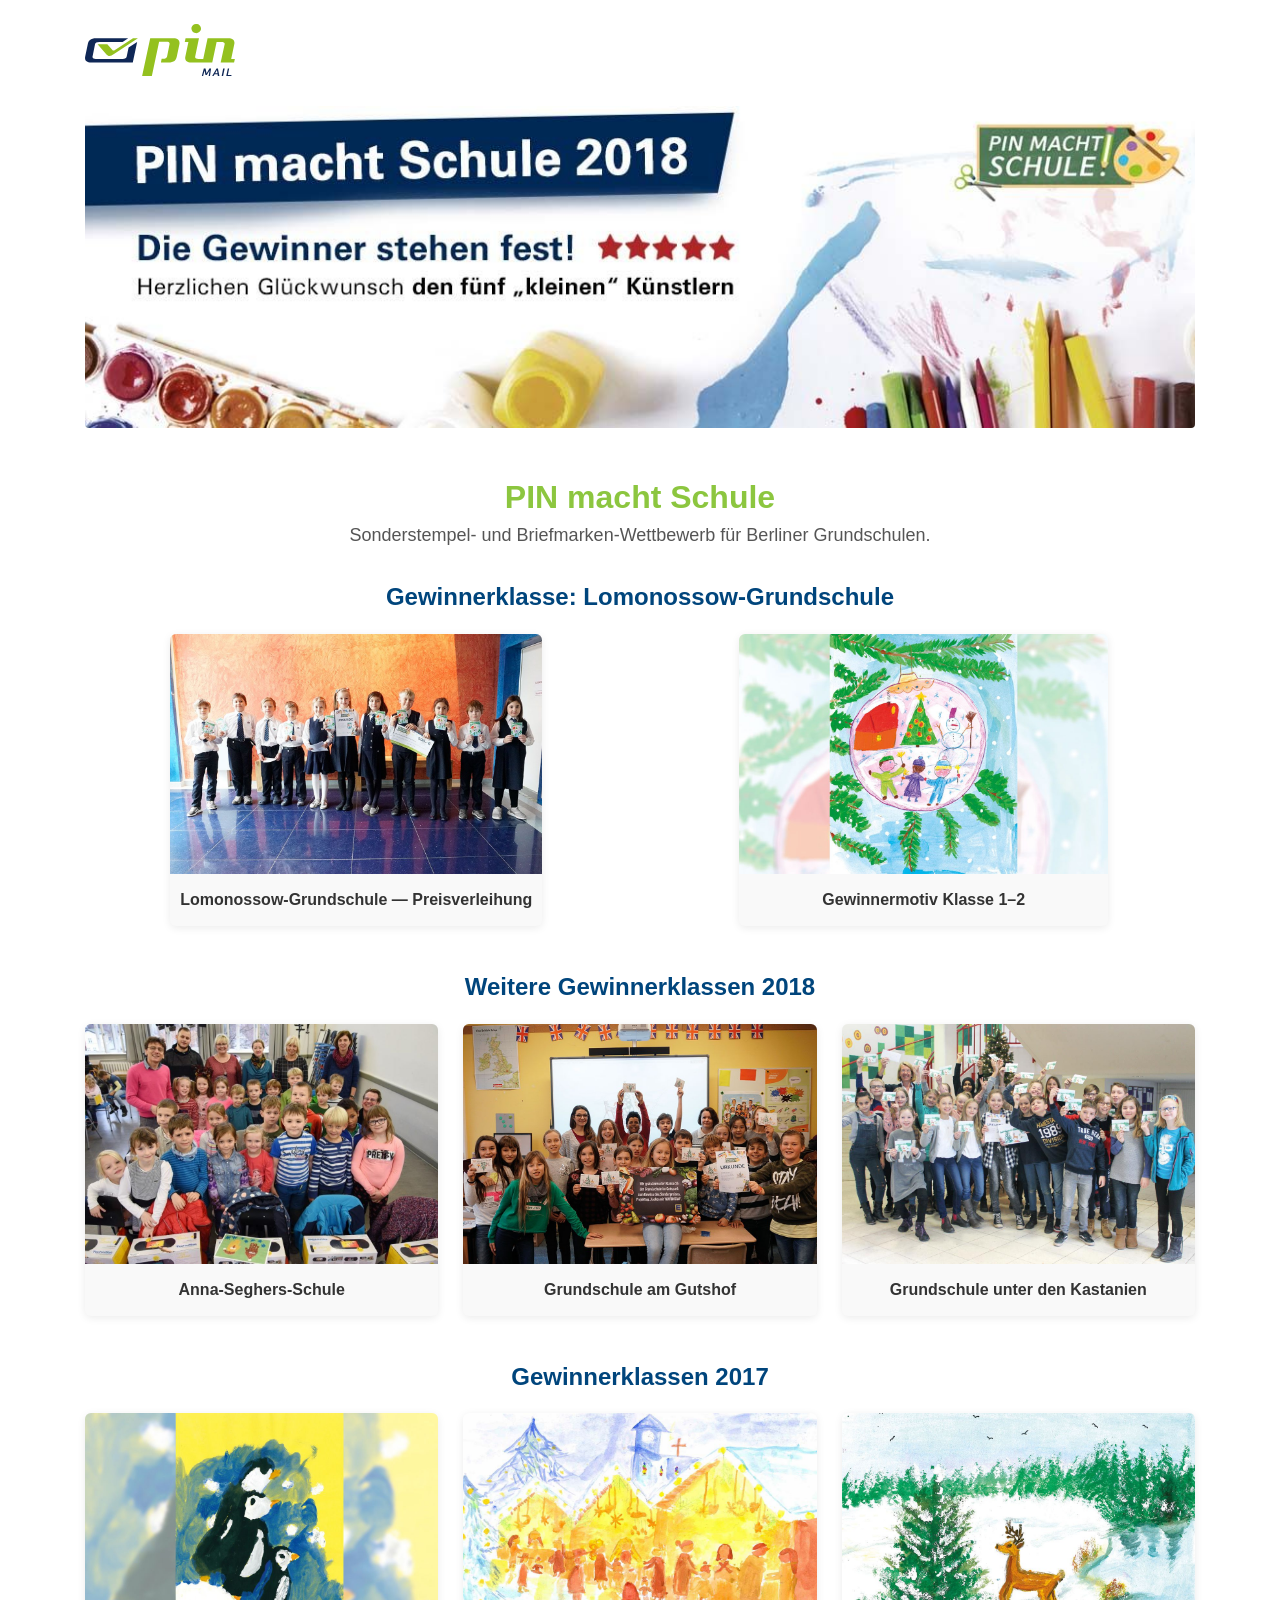
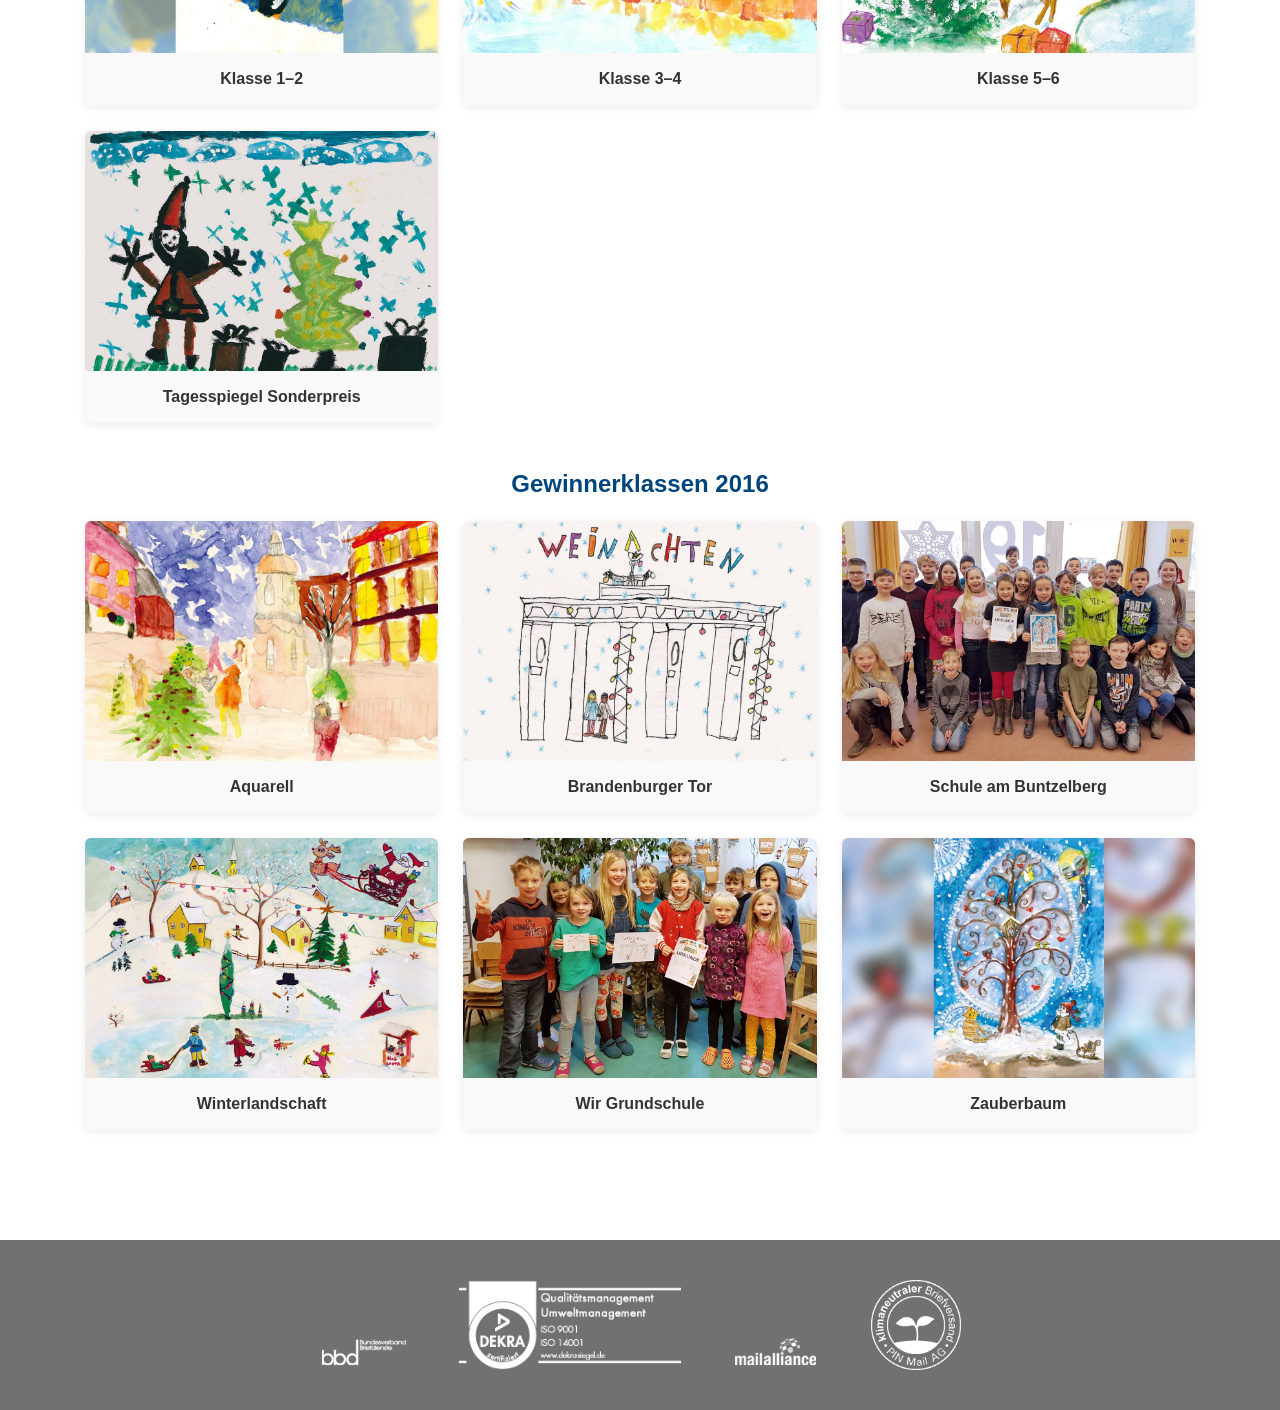
==== index.html @ e13f1462 "updates" ====
<!DOCTYPE html>
<html lang="de">
<head>
    <meta charset="UTF-8">
    <meta name="viewport" content="width=device-width, initial-scale=1.0">
    <title>PIN macht Schule — Gewinner</title>

    <!-- Open Graph Meta Tags -->
    <meta property="og:type" content="website">
    <meta property="og:url" content="https://pin-macht-schule-katja-win.vercel.app">
    <meta property="og:title" content="PIN macht Schule — Gewinner 2018">
    <meta property="og:description" content="Sonderstempel- und Briefmarken-Wettbewerb für Berliner Grundschulen. Gewinnerklasse Lomonossow-Grundschule.">
    <meta property="og:image" content="https://pin-macht-schule-katja-win.vercel.app/katja_ausweises_back_files/header_pin-macht-schule-2018_gewinner-stehen-fest.jpg">
    <meta property="og:image:width" content="1200">
    <meta property="og:image:height" content="630">

    <!-- Twitter Meta Tags -->
    <meta name="twitter:card" content="summary_large_image">
    <meta name="twitter:title" content="PIN macht Schule — Gewinner 2018">
    <meta name="twitter:description" content="Sonderstempel- und Briefmarken-Wettbewerb für Berliner Grundschulen.">
    <meta name="twitter:image" content="https://pin-macht-schule-katja-win.vercel.app/katja_ausweises_back_files/header_pin-macht-schule-2018_gewinner-stehen-fest.jpg">

    <!-- Исходные CSS из архива -->
    <link rel="stylesheet" href="katja_ausweises_back_files/css_xk9mMWFa_7xPuj9GRkROb4jde2uUqfm0CEAH4OjG288.css">
    <link rel="stylesheet" href="katja_ausweises_back_files/css_xE-rWrJf-fncB6ztZfd2huxqgxu4WO-qwma6Xer30m4.css">
    <link rel="stylesheet" href="katja_ausweises_back_files/css_Thp1QEB4qoB5nfa5xS7vRV6wtSxY0aHxZzTykwhQUDg.css">

    <style>
        /* Сброс конфликтующих отступов и высоты из старых CSS */
        html, body {
            margin: 0 !important;
            padding: 0 !important;
            height: auto !important;
            min-height: 100% !important;
        }

        /* Центрирование и максимальная ширина контента */
        .site-header, .main-content {
            max-width: 1140px;
            margin: 0 auto;
            padding: 20px 15px;
        }

        .site-header {
            padding-bottom: 0;
        }

        .main-logo {
            max-height: 60px;
            width: auto;
            margin-bottom: 20px;
        }

        .header-banner {
            width: 100%;
            height: auto;
            display: block;
            border-radius: 4px;
        }

        .intro {
            text-align: center;
            margin: 30px 0 40px;
        }

        .intro h1 {
            color: #8cc63f;
            font-size: 32px;
            margin-bottom: 8px;
        }

        .intro p {
            color: #555;
            font-size: 18px;
            margin: 0;
        }

        .featured-winner {
            margin-bottom: 50px;
        }

        .featured-winner h2 {
            text-align: center;
            color: #00457c;
            font-size: 24px;
            margin-bottom: 25px;
        }

        .card-grid {
            display: grid;
            grid-template-columns: repeat(auto-fit, minmax(300px, 1fr));
            gap: 25px;
        }

        .card {
            background: #f9f9f9;
            border-radius: 6px;
            overflow: hidden;
            box-shadow: 0 2px 8px rgba(0,0,0,0.08);
            text-align: center;
        }

        /* Hover-эффект для картинок */
        .card img {
            width: 100%;
            height: 240px;
            object-fit: cover;
            display: block;
            cursor: pointer;
            transition: transform 0.2s ease, box-shadow 0.2s ease;
        }

        .card img:hover {
            transform: scale(1.02);
            box-shadow: 0 4px 15px rgba(0,0,0,0.2);
        }

        .card h3 {
            font-size: 16px;
            color: #333;
            padding: 15px 10px;
            margin: 0;
        }

        /* Модальное окно просмотра во весь экран */
        .lightbox-modal {
            display: none;
            position: fixed;
            z-index: 9999;
            top: 0;
            left: 0;
            width: 100vw;
            height: 100vh;
            background-color: rgba(0, 0, 0, 0.88);
            justify-content: center;
            align-items: center;
            cursor: zoom-out;
        }

        .lightbox-modal img {
            max-width: 90vw;
            max-height: 90vh;
            object-fit: contain;
            border-radius: 6px;
            box-shadow: 0 5px 25px rgba(0,0,0,0.6);
        }

        /* Принудительная подтяжка подвала */
        footer.site-footer {
            background-color: #717171 !important;
            padding: 40px 20px !important;
            margin-top: 40px !important;
            height: auto !important;
            min-height: 0 !important;
            max-height: none !important;
            display: block !important;
            position: relative !important;
            clear: both !important;
        }

        .partner-logos {
            display: flex !important;
            justify-content: center !important;
            align-items: center !important;
            gap: 50px !important;
            flex-wrap: wrap !important;
            max-width: 1140px !important;
            margin: 0 auto !important;
        }

        .partner-logos img {
            height: 90px !important;
            min-height: 90px !important;
            max-height: 90px !important;
            width: auto !important;
            object-fit: contain !important;
            display: block !important;
        }
    </style>
</head>
<body>

<header class="site-header">
    <div class="logo-container">
        <img src="katja_ausweises_back_files/pin-logo.svg" alt="PIN AG Logo" class="main-logo">
    </div>
    <div class="banner">
        <img src="katja_ausweises_back_files/header_pin-macht-schule-2018_gewinner-stehen-fest.jpg" alt="PIN macht Schule 2018" class="header-banner">
    </div>
</header>

<main class="main-content">
    <section class="intro">
        <h1>PIN macht Schule</h1>
        <p>Sonderstempel- und Briefmarken-Wettbewerb für Berliner Grundschulen.</p>
    </section>

    <!-- Главный блок: Ломоносовская школа -->
    <section class="featured-winner">
        <h2>Gewinnerklasse: Lomonossow-Grundschule</h2>
        <div class="card-grid">
            <article class="card">
                <img src="photo/pin-macht-schule-2018_gewinnerklasse-lommonsssow-grundschule-2.jpg" alt="Lomonossow-Grundschule Preisverleihung">
                <h3>Lomonossow-Grundschule — Preisverleihung</h3>
            </article>
            <article class="card">
                <img src="photo/pin_macht_schule_2018_gewinnermotive_klasse-1-2.jpg" alt="Gewinnermotiv Klasse 1-2">
                <h3>Gewinnermotiv Klasse 1–2</h3>
            </article>
        </div>
    </section>

    <section class="featured-winner">
        <h2>Weitere Gewinnerklassen 2018</h2>
        <div class="card-grid">
            <article class="card">
                <img src="katja_ausweises_back_files/pin-macht-schule-2018_gewinnerklasse-anna-seghers-schule.jpg" alt="Anna-Seghers-Schule">
                <h3>Anna-Seghers-Schule</h3>
            </article>
            <article class="card">
                <img src="katja_ausweises_back_files/pin-macht-schule-2018_gewinnerklasse-grundschule-am-gutshof.jpg" alt="Grundschule am Gutshof">
                <h3>Grundschule am Gutshof</h3>
            </article>
            <article class="card">
                <img src="katja_ausweises_back_files/pin-macht-schule_gewinner-gsunterdenkastanien_small.jpg" alt="Grundschule unter den Kastanien">
                <h3>Grundschule unter den Kastanien</h3>
            </article>
        </div>
    </section>

    <section class="featured-winner">
        <h2>Gewinnerklassen 2017</h2>
        <div class="card-grid">
            <article class="card">
                <img src="katja_ausweises_back_files/pin_macht_schule_gewinner_2017_klasse_1-2.jpg" alt="Klasse 1-2">
                <h3>Klasse 1–2</h3>
            </article>
            <article class="card">
                <img src="katja_ausweises_back_files/pin_macht_schule_gewinner_2017_klasse_3-4.jpg" alt="Klasse 3-4">
                <h3>Klasse 3–4</h3>
            </article>
            <article class="card">
                <img src="katja_ausweises_back_files/pin_macht_schule_gewinner_2017_klasse_5-6.jpg" alt="Klasse 5-6">
                <h3>Klasse 5–6</h3>
            </article>
            <article class="card">
                <img src="katja_ausweises_back_files/pin_macht_schule_gewinner_2017_tagesspiegel.jpg" alt="Tagesspiegel Sonderpreis">
                <h3>Tagesspiegel Sonderpreis</h3>
            </article>
        </div>
    </section>

    <section class="featured-winner">
        <h2>Gewinnerklassen 2016</h2>
        <div class="card-grid">
            <article class="card"><img src="katja_ausweises_back_files/gewinnenklassen_aquarell-2016.jpg" alt="Aquarell 2016"><h3>Aquarell</h3></article>
            <article class="card"><img src="katja_ausweises_back_files/gewinnenklassen_brandenburgertor-2016.jpg" alt="Brandenburger Tor 2016"><h3>Brandenburger Tor</h3></article>
            <article class="card"><img src="katja_ausweises_back_files/gewinnenklassen_schule-am-buntzelberg-2016_0.jpg" alt="Schule am Buntzelberg 2016"><h3>Schule am Buntzelberg</h3></article>
            <article class="card"><img src="katja_ausweises_back_files/gewinnenklassen_winterlandschaft-2016.jpg" alt="Winterlandschaft 2016"><h3>Winterlandschaft</h3></article>
            <article class="card"><img src="katja_ausweises_back_files/gewinnenklassen_wir-grundschule-2016.jpg" alt="Wir Grundschule 2016"><h3>Wir Grundschule</h3></article>
            <article class="card"><img src="katja_ausweises_back_files/gewinnenklassen_zauberbaum-2016.jpg" alt="Zauberbaum 2016"><h3>Zauberbaum</h3></article>
        </div>
    </section>
</main>

<footer class="site-footer">
    <div class="partner-logos">
        <img src="katja_ausweises_back_files/bbd_logo.png" alt="BBD Logo">
        <img src="katja_ausweises_back_files/dekra_logo.png" alt="DEKRA Logo">
        <img src="katja_ausweises_back_files/mailalliance_logo.png" alt="Mail Alliance Logo">
        <img src="katja_ausweises_back_files/KlimaneutralerBriefversand_logo.png" alt="Klimaneutraler Briefversand Logo">
    </div>
</footer>

<!-- Полноэкранный просмотр изображений -->
<div id="lightbox" class="lightbox-modal">
    <img id="lightbox-img" src="" alt="Enlarged preview">
</div>

<script src="katja_ausweises_back_files/js_fIBJ_rzx6JGKi6zqBu9NK90vGZHnsfQ-2NYsbdBdmPw.js"></script>
<script src="katja_ausweises_back_files/js_EebRuRXFlkaf356V0T2K_8cnUVfCKesNTxdvvPSEhCM.js"></script>
<script src="katja_ausweises_back_files/js_zEwEc4eDBxYLPmT7AbZiF9X1_YHVX2Pq4hPMkfdRESA.js"></script>
<script src="katja_ausweises_back_files/util.js"></script>
<script src="katja_ausweises_back_files/ad_status.js"></script>
<script src="katja_ausweises_back_files/www-widgetapi.js"></script>
<script src="katja_ausweises_back_files/www-embed-player.js"></script>

<script>
    const lightbox = document.getElementById('lightbox');
    const lightboxImg = document.getElementById('lightbox-img');

    // Клик по любой картинке карточки открывает её во весь экран
    document.querySelectorAll('.card img').forEach(img => {
        img.addEventListener('click', () => {
            lightboxImg.src = img.src;
            lightbox.style.display = 'flex';
        });
    });

    // Клик по экрану закрывает полноэкранный режим
    lightbox.addEventListener('click', () => {
        lightbox.style.display = 'none';
    });
</script>
</body>
</html>
---- katja_ausweises_back_files/css_xk9mMWFa_7xPuj9GRkROb4jde2uUqfm0CEAH4OjG288.css ----
html,body,div,span,applet,object,iframe,h1,h2,h3,h4,h5,h6,p,blockquote,pre,a,abbr,acronym,address,big,cite,code,del,dfn,em,img,ins,kbd,q,s,samp,small,strike,strong,sub,sup,tt,var,b,u,i,center,dl,dt,dd,ol,ul,li,fieldset,form,label,legend,table,caption,tbody,tfoot,thead,tr,th,td,article,aside,canvas,details,embed,figure,figcaption,footer,header,hgroup,menu,nav,output,ruby,section,summary,time,mark,audio,video{margin:0;padding:0;border:0;font-size:100%;font:inherit;vertical-align:baseline;}article,aside,details,figcaption,figure,footer,header,hgroup,menu,nav,section{display:block;}body{line-height:1;}ol,ul{list-style:none;}blockquote,q{quotes:none;}blockquote:before,blockquote:after{content:'';content:none;}q:before,q:after{content:'';content:none;}table{border-collapse:collapse;border-spacing:0;}html{scroll-behavior:smooth;font-family:sans-serif;-ms-text-size-adjust:100%;-webkit-text-size-adjust:100%;}body{margin:0;}article,aside,details,figcaption,figure,footer,header,hgroup,main,menu,nav,section,summary{display:block;}audio,canvas,progress,video{display:inline-block;vertical-align:baseline;}audio:not([controls]){display:none;height:0;}[hidden],template{display:none;}a{background-color:transparent;}a:active,a:hover{outline:0;}abbr[title]{border-bottom:1px dotted;}b,strong{font-weight:bold;}dfn{font-style:italic;}h1{font-size:2em;margin:0.67em 0;}mark{background:#ff0;color:#000;}small{font-size:80%;}sub,sup{font-size:75%;line-height:0;position:relative;vertical-align:baseline;}sup{top:-0.5em;}sub{bottom:-0.25em;}img{border:0;}svg:not(:root){overflow:hidden;}figure{margin:1em 40px;}hr{-moz-box-sizing:content-box;box-sizing:content-box;height:0;}pre{overflow:auto;}code,kbd,pre,samp{font-family:monospace,monospace;font-size:1em;}button,input,optgroup,select,textarea{color:inherit;font:inherit;margin:0;}button{overflow:visible;}button,select{text-transform:none;}button,html input[type="button"],input[type="reset"],input[type="submit"]{-webkit-appearance:button;cursor:pointer;}button[disabled],html input[disabled]{cursor:default;}button::-moz-focus-inner,input::-moz-focus-inner{border:0;padding:0;}input{line-height:normal;}input[type="checkbox"],input[type="radio"]{box-sizing:border-box;padding:0;}input[type="number"]::-webkit-inner-spin-button,input[type="number"]::-webkit-outer-spin-button{height:auto;}input[type="search"]{-webkit-appearance:textfield;-moz-box-sizing:content-box;-webkit-box-sizing:content-box;box-sizing:content-box;}input[type="search"]::-webkit-search-cancel-button,input[type="search"]::-webkit-search-decoration{-webkit-appearance:none;}fieldset{border:1px solid #c0c0c0;margin:0 2px;padding:0.35em 0.625em 0.75em;}legend{border:0;padding:0;}textarea{overflow:auto;}optgroup{font-weight:bold;}table{border-collapse:collapse;border-spacing:0;}td,th{padding:0;}*{-webkit-box-sizing:border-box;-moz-box-sizing:border-box;box-sizing:border-box;}.gallery-slider .gallery-extra-content .teaser-text:before{content:'';display:block;position:absolute;}@font-face{font-family:"OpenSans";font-weight:normal;font-style:normal;src:url(/sites/all/themes/pinag/fonts/OpenSans-Regular.eot);src:url(/sites/all/themes/pinag/fonts/OpenSans-Regular.eot?#iefix) format("embedded-opentype"),url(/sites/all/themes/pinag/fonts/OpenSans-Regular.woff) format("woff"),url(/sites/all/themes/pinag/fonts/OpenSans-Regular.ttf) format("truetype");}@font-face{font-family:"OpenSans";font-weight:bold;font-style:normal;src:url(/sites/all/themes/pinag/fonts/OpenSans-Bold.eot);src:url(/sites/all/themes/pinag/fonts/OpenSans-Bold.eot?#iefix) format("embedded-opentype"),url(/sites/all/themes/pinag/fonts/OpenSans-Bold.woff) format("woff"),url(/sites/all/themes/pinag/fonts/OpenSans-Bold.ttf) format("truetype");}@font-face{font-family:"OpenSans";font-weight:normal;font-style:italic;src:url(/sites/all/themes/pinag/fonts/OpenSans-Italic.eot);src:url(/sites/all/themes/pinag/fonts/OpenSans-Italic.eot?#iefix) format("embedded-opentype"),url(/sites/all/themes/pinag/fonts/OpenSans-Italic.woff) format("woff"),url(/sites/all/themes/pinag/fonts/OpenSans-Italic.ttf) format("truetype");}@font-face{font-family:"OpenSans";font-weight:bold;font-style:italic;src:url(/sites/all/themes/pinag/fonts/OpenSans-BoldItalic.eot);src:url(/sites/all/themes/pinag/fonts/OpenSans-BoldItalic.eot?#iefix) format("embedded-opentype"),url(/sites/all/themes/pinag/fonts/OpenSans-BoldItalic.woff) format("woff"),url(/sites/all/themes/pinag/fonts/OpenSans-BoldItalic.ttf) format("truetype");}html{font-size:62.5%;position:relative;min-height:100%;}body{height:100%;margin:0 0 400px;font-family:'OpenSans',sans-serif;font-size:16px;color:#333333;line-height:140%;-webkit-backface-visibility:hidden;-webkit-font-smoothing:antialiased;-moz-osx-font-smoothing:grayscale;}@media screen and (max-width:865px){body{font-size:14px;}}@media screen and (max-width:523px){body{font-size:13.5px;}}@media screen and (max-width:330px){body{font-size:12px;}}body a{color:#003366;text-decoration:none;}body a:hover{text-decoration:underline;}body h1{font-size:2em;font-weight:bold;line-height:120%;color:#99cc00;margin:0.9em 0 0.3em 0;}@media screen and (max-width:523px){body h1{margin-top:0.1em;margin-bottom:0.1em;}}body h2{font-size:1.3em;font-weight:bold;color:#003366;}body h3{font-weight:bold;font-size:1.1em;color:#003366;}body.noscroll{overflow:hidden;position:fixed;top:0;bottom:0;left:0;right:0;}figure{margin:0;}#main{padding-left:0px;padding-right:0px;padding-top:160px;padding-bottom:80px;}@media screen and (max-width:1023px){#main{padding-top:150px;padding-left:0px;padding-right:0px;}}@media screen and (max-width:865px){#main{padding-top:50px;padding-left:0px;padding-right:0px;padding-bottom:30px;}}@media screen and (max-width:730px){#main{padding-left:0px;padding-right:0px;padding-bottom:30px;}}@media screen and (max-width:523px){#main{padding-left:0px;padding-right:0px;}}.back-to-top-button{display:none;position:fixed;bottom:2em;right:2em;border-radius:100%;width:50px;height:50px;background-color:#999999;text-align:center;line-height:40px;opacity:0.5;cursor:pointer;border:3px solid #fff;}.back-to-top-button::after{content:' ';display:inline-block;transform:scale(1,-1);width:34px;height:34px;vertical-align:middle;background-size:100%;background-position:center;}.back-to-top-button:hover{opacity:1;transform:opacity 0.5s ease;}.lt-ie9 #mainnav{}.lt-ie9 #mainnav li:hover .subnav{display:block;}.lt-ie9 #mainnav li .subnav{display:none;}.media-wrapper{z-index:1002;}fieldset{background-color:white;border:1px solid #efefef;margin:0 0 0.75em;padding:1.5em;}input,label,select{display:block;font-family:"Helvetica Neue",Helvetica,Roboto,Arial,sans-serif;font-size:1em;}button:focus{outline:0;}label{font-weight:600;margin-bottom:0.375em;}label.required::after{content:"*";}label abbr{display:none;}input[type="email"],input[type="number"],input[type="password"],input[type="search"],input[type="tel"],input[type="text"],input[type="url"],input[type="color"],input[type="date"],input[type="datetime"],input[type="datetime-local"],input[type="month"],input[type="time"],input[type="week"],select[multiple=multiple],textarea{background-color:#fff;border:1px solid #efefef;border-radius:3px;box-shadow:inset 0 1px 3px rgba(0,0,0,0.06);box-sizing:border-box;font-family:"Helvetica Neue",Helvetica,Roboto,Arial,sans-serif;font-size:1em;margin-bottom:0.75em;padding:0.5em;transition:border-color;width:100%;}input[type="email"]:hover,input[type="number"]:hover,input[type="password"]:hover,input[type="search"]:hover,input[type="tel"]:hover,input[type="text"]:hover,input[type="url"]:hover,input[type="color"]:hover,input[type="date"]:hover,input[type="datetime"]:hover,input[type="datetime-local"]:hover,input[type="month"]:hover,input[type="time"]:hover,input[type="week"]:hover,select[multiple=multiple]:hover,textarea:hover{border-color:#d6d6d6;}input[type="email"]:focus,input[type="number"]:focus,input[type="password"]:focus,input[type="search"]:focus,input[type="tel"]:focus,input[type="text"]:focus,input[type="url"]:focus,input[type="color"]:focus,input[type="date"]:focus,input[type="datetime"]:focus,input[type="datetime-local"]:focus,input[type="month"]:focus,input[type="time"]:focus,input[type="week"]:focus,select[multiple=multiple]:focus,textarea:focus{border-color:#003366;box-shadow:inset 0 1px 3px rgba(0,0,0,0.06),0 0 5px rgba(0,38,77,0.7);outline:none;}input[type="email"]:disabled,input[type="number"]:disabled,input[type="password"]:disabled,input[type="search"]:disabled,input[type="tel"]:disabled,input[type="text"]:disabled,input[type="url"]:disabled,input[type="color"]:disabled,input[type="date"]:disabled,input[type="datetime"]:disabled,input[type="datetime-local"]:disabled,input[type="month"]:disabled,input[type="time"]:disabled,input[type="week"]:disabled,select[multiple=multiple]:disabled,textarea:disabled{background-color:#f0f0f0;cursor:not-allowed;}input[type="email"]:disabled:hover,input[type="number"]:disabled:hover,input[type="password"]:disabled:hover,input[type="search"]:disabled:hover,input[type="tel"]:disabled:hover,input[type="text"]:disabled:hover,input[type="url"]:disabled:hover,input[type="color"]:disabled:hover,input[type="date"]:disabled:hover,input[type="datetime"]:disabled:hover,input[type="datetime-local"]:disabled:hover,input[type="month"]:disabled:hover,input[type="time"]:disabled:hover,input[type="week"]:disabled:hover,select[multiple=multiple]:disabled:hover,textarea:disabled:hover{border:1px solid #efefef;}textarea{resize:vertical;}input[type="search"]{-webkit-appearance:none;-moz-appearance:none;-ms-appearance:none;-o-appearance:none;appearance:none;}input[type="checkbox"],input[type="radio"]{display:inline;margin-right:0.375em;}input[type="file"]{padding-bottom:0.75em;width:100%;}select{margin-bottom:1.5em;max-width:100%;width:auto;}.headerfunctions .portoselect h2 .arrow,footer .footerlinklist li h3 .arrow,.linklist .linkdropdown li h2 .arrow{background-image:url("data:image/svg+xml;charset%3DUS-ASCII,%3C%3Fxml%20version%3D%221.0%22%20encoding%3D%22utf-8%22%3F%3E%3Csvg%20version%3D%221.1%22%20id%3D%22Ebene_1%22%20xmlns%3D%22http%3A%2F%2Fwww.w3.org%2F2000%2Fsvg%22%20xmlns%3Axlink%3D%22http%3A%2F%2Fwww.w3.org%2F1999%2Fxlink%22%20x%3D%220px%22%20y%3D%220px%22%20%20viewBox%3D%22579.5%20412.5%2032.4%2018.7%22%20enable-background%3D%22new%20579.5%20412.5%2032.4%2018.7%22%20xml%3Aspace%3D%22preserve%22%3E%3Cpolyline%20fill%3D%22none%22%20stroke%3D%22%23000000%22%20stroke-width%3D%223.4641%22%20points%3D%22610.7%2C413.7%20595.7%2C428.7%20580.7%2C413.7%20%22%2F%3E%3C%2Fsvg%3E");background-repeat:no-repeat;}.faq article h2 .arrow,.pinagpickup article h2 .arrow{background-image:url("data:image/svg+xml;charset%3DUS-ASCII,%3C%3Fxml%20version%3D%221.0%22%20encoding%3D%22utf-8%22%3F%3E%3Csvg%20version%3D%221.1%22%20id%3D%22Ebene_1%22%20xmlns%3D%22http%3A%2F%2Fwww.w3.org%2F2000%2Fsvg%22%20xmlns%3Axlink%3D%22http%3A%2F%2Fwww.w3.org%2F1999%2Fxlink%22%20x%3D%220px%22%20y%3D%220px%22%20%20viewBox%3D%22538.7%20248.5%2036.2%2076%22%20enable-background%3D%22new%20538.7%20248.5%2036.2%2076%22%20xml%3Aspace%3D%22preserve%22%3E%3Cpolyline%20fill%3D%22none%22%20stroke%3D%22%2399CC00%22%20stroke-width%3D%227%22%20points%3D%22541.4%2C250.7%20570.4%2C286.5%20541.4%2C322.4%20%22%2F%3E%3C%2Fsvg%3E");background-repeat:no-repeat;}.faq article h2 .arrow_down,.pinagpickup article h2 .arrow_down{background-image:url("data:image/svg+xml;charset%3DUS-ASCII,%3C%3Fxml%20version%3D%221.0%22%20encoding%3D%22utf-8%22%3F%3E%3Csvg%20version%3D%221.1%22%20id%3D%22Ebene_1%22%20xmlns%3D%22http%3A%2F%2Fwww.w3.org%2F2000%2Fsvg%22%20xmlns%3Axlink%3D%22http%3A%2F%2Fwww.w3.org%2F1999%2Fxlink%22%20x%3D%220px%22%20y%3D%220px%22%20%20viewBox%3D%22517.9%20269.4%2076%2036.2%22%20enable-background%3D%22new%20517.9%20269.4%2076%2036.2%22%20xml%3Aspace%3D%22preserve%22%3E%3Cpolyline%20fill%3D%22none%22%20stroke%3D%22%2399CC00%22%20stroke-width%3D%227%22%20points%3D%22591.7%2C272.1%20555.9%2C301%20520.1%2C272.1%20%22%2F%3E%3C%2Fsvg%3E");background-repeat:no-repeat;}.headerfunctions .places .widgetarrow,.headerfunctions .prices .widgetarrow,.tracking .widgetarrow{background-image:url("data:image/svg+xml;charset%3DUS-ASCII,%3Csvg%20xmlns%3D%22http%3A%2F%2Fwww.w3.org%2F2000%2Fsvg%22%20xmlns%3Axlink%3D%22http%3A%2F%2Fwww.w3.org%2F1999%2Fxlink%22%20version%3D%221.1%22%20id%3D%22Ebene_1%22%20x%3D%220%22%20y%3D%220%22%20viewBox%3D%220%200%2015%207.5%22%20width%3D%2215%22%20height%3D%228%22%20enable-background%3D%22new%200%200%2015%207.5%22%20xml%3Aspace%3D%22preserve%22%3E%20%20%3Cpolygon%20fill%3D%22%2399CC00%22%20points%3D%220%207.5%207.5%200%2015%207.5%20%22%2F%3E%3C%2Fsvg%3E");background-repeat:no-repeat;}.navigation li .navcontrol_top_mobile,.navigation li .subnav ul li .navcontrol{background-image:url("data:image/svg+xml;charset%3DUS-ASCII,%3C%3Fxml%20version%3D%221.0%22%20encoding%3D%22utf-8%22%3F%3E%3Csvg%20version%3D%221.1%22%20id%3D%22Ebene_1%22%20xmlns%3D%22http%3A%2F%2Fwww.w3.org%2F2000%2Fsvg%22%20xmlns%3Axlink%3D%22http%3A%2F%2Fwww.w3.org%2F1999%2Fxlink%22%20x%3D%220px%22%20y%3D%220px%22%20%20viewBox%3D%221115.3%20653.8%2018.7%2032.4%22%20enable-background%3D%22new%201115.3%20653.8%2018.7%2032.4%22%20xml%3Aspace%3D%22preserve%22%3E%3Cpolyline%20fill%3D%22none%22%20stroke%3D%22%236B6B6B%22%20stroke-width%3D%223.4641%22%20points%3D%221116.5%2C655%201131.5%2C670%201116.5%2C685%20%22%2F%3E%3C%2Fsvg%3E");background-repeat:no-repeat;}.navigation li .navcontrol_top_mobile_down,.navigation li .subnav ul li .navcontrol_down{background-image:url("data:image/svg+xml;charset%3DUS-ASCII,%3C%3Fxml%20version%3D%221.0%22%20encoding%3D%22utf-8%22%3F%3E%3Csvg%20version%3D%221.1%22%20id%3D%22Ebene_1%22%20xmlns%3D%22http%3A%2F%2Fwww.w3.org%2F2000%2Fsvg%22%20xmlns%3Axlink%3D%22http%3A%2F%2Fwww.w3.org%2F1999%2Fxlink%22%20x%3D%220px%22%20y%3D%220px%22%20%20viewBox%3D%22579.5%20412.5%2032.4%2018.7%22%20enable-background%3D%22new%20579.5%20412.5%2032.4%2018.7%22%20xml%3Aspace%3D%22preserve%22%3E%3Cpolyline%20fill%3D%22none%22%20stroke%3D%22%236B6B6B%22%20stroke-width%3D%223.4641%22%20points%3D%22610.7%2C413.7%20595.7%2C428.7%20580.7%2C413.7%20%22%2F%3E%3C%2Fsvg%3E");background-repeat:no-repeat;}.gallery-slider .gallery-pagination .next{background-image:url("data:image/svg+xml;charset%3DUS-ASCII,%3Csvg%20xmlns%3D%22http%3A%2F%2Fwww.w3.org%2F2000%2Fsvg%22%20xmlns%3Axlink%3D%22http%3A%2F%2Fwww.w3.org%2F1999%2Fxlink%22%20version%3D%221.1%22%20id%3D%22Ebene_1%22%20x%3D%220%22%20y%3D%220%22%20viewBox%3D%221115.3%20654.2%2010.1%2016.5%22%20width%3D%228%22%20height%3D%2215%22%20enable-background%3D%22new%201115.3%20654.2%2010.1%2016.5%22%20xml%3Aspace%3D%22preserve%22%3E%20%20%3Cpolyline%20fill%3D%22none%22%20stroke%3D%22%23FFFFFF%22%20stroke-width%3D%222%22%20points%3D%221116%20669.9%201124%20662.4%201116%20654.9%20%22%2F%3E%3C%2Fsvg%3E");background-repeat:no-repeat;}.back-to-top-button::after{background-image:url("data:image/svg+xml;charset%3DUS-ASCII,%3C%3Fxml%20version%3D%221.0%22%20encoding%3D%22utf-8%22%3F%3E%3Csvg%20version%3D%221.1%22%20id%3D%22Ebene_1%22%20xmlns%3D%22http%3A%2F%2Fwww.w3.org%2F2000%2Fsvg%22%20xmlns%3Axlink%3D%22http%3A%2F%2Fwww.w3.org%2F1999%2Fxlink%22%20x%3D%220px%22%20y%3D%220px%22%20%20viewBox%3D%22517.9%20269.4%2076%2036.2%22%20enable-background%3D%22new%20517.9%20269.4%2076%2036.2%22%20xml%3Aspace%3D%22preserve%22%3E%3Cpolyline%20fill%3D%22none%22%20stroke%3D%22%23FFFFFF%22%20stroke-width%3D%227%22%20points%3D%22591.7%2C272.1%20555.9%2C301%20520.1%2C272.1%20%22%2F%3E%3C%2Fsvg%3E");background-repeat:no-repeat;}.gallery-slider .gallery-pagination .prev{background-image:url("data:image/svg+xml;charset%3DUS-ASCII,%3Csvg%20xmlns%3D%22http%3A%2F%2Fwww.w3.org%2F2000%2Fsvg%22%20xmlns%3Axlink%3D%22http%3A%2F%2Fwww.w3.org%2F1999%2Fxlink%22%20version%3D%221.1%22%20id%3D%22Ebene_1%22%20x%3D%220%22%20y%3D%220%22%20viewBox%3D%221115%20654.2%2010.1%2016.5%22%20width%3D%228%22%20height%3D%2215%22%20enable-background%3D%22new%201115%20654.2%2010.1%2016.5%22%20xml%3Aspace%3D%22preserve%22%3E%20%20%3Cpolyline%20fill%3D%22none%22%20stroke%3D%22%23FFFFFF%22%20stroke-width%3D%222%22%20points%3D%221124.4%20654.9%201116.4%20662.4%201124.4%20669.9%20%22%2F%3E%3C%2Fsvg%3E");background-repeat:no-repeat;}.headerfunctions .topwidget .cta,.headerfunctions .tracking input[type=submit],.headerfunctions--mobile .tracking input[type=submit],.headerfunctions--mobile.headerfunctions--tracking .cta,article .cta,article .file_link a,.login input[type=submit],.tracking input[type="submit"],.tracking button{background-image:url("data:image/svg+xml;charset%3DUS-ASCII,%3Csvg%20xmlns%3D%22http%3A%2F%2Fwww.w3.org%2F2000%2Fsvg%22%20xmlns%3Axlink%3D%22http%3A%2F%2Fwww.w3.org%2F1999%2Fxlink%22%20version%3D%221.1%22%20id%3D%22Ebene_1%22%20x%3D%220%22%20y%3D%220%22%20viewBox%3D%221115.3%20654.2%2010.1%2016.5%22%20width%3D%228%22%20height%3D%2215%22%20enable-background%3D%22new%201115.3%20654.2%2010.1%2016.5%22%20xml%3Aspace%3D%22preserve%22%3E%20%20%3Cpolyline%20fill%3D%22none%22%20stroke%3D%22%23FFFFFF%22%20stroke-width%3D%222%22%20points%3D%221116%20669.9%201124%20662.4%201116%20654.9%20%22%2F%3E%3C%2Fsvg%3E");background-repeat:no-repeat;}.navigation li .subnav ul li a:before,.navigation li .subnav ul li a,.twocol article h2,.faq article h2,.pinagpickup article h2,.glossary article dt,.search article .searchresult-list ol li h2{background-image:url("data:image/svg+xml;charset%3DUS-ASCII,%3Csvg%20xmlns%3D%22http%3A%2F%2Fwww.w3.org%2F2000%2Fsvg%22%20xmlns%3Axlink%3D%22http%3A%2F%2Fwww.w3.org%2F1999%2Fxlink%22%20version%3D%221.1%22%20id%3D%22Ebene_1%22%20x%3D%220%22%20y%3D%220%22%20viewBox%3D%220%200%2015%2015%22%20width%3D%2215%22%20height%3D%2215%22%20enable-background%3D%22new%200%200%2015%2015%22%20xml%3Aspace%3D%22preserve%22%3E%20%20%3Crect%20x%3D%220%22%20y%3D%220%22%20fill%3D%22%2399CC00%22%20width%3D%2215%22%20height%3D%2215%22%2F%3E%3C%2Fsvg%3E");background-repeat:no-repeat;}.headerfunctions .topwidget .message .checkbox,article .delivery .checkbox{background-image:url("data:image/svg+xml;charset%3DUS-ASCII,%3Csvg%20xmlns%3D%22http%3A%2F%2Fwww.w3.org%2F2000%2Fsvg%22%20xmlns%3Axlink%3D%22http%3A%2F%2Fwww.w3.org%2F1999%2Fxlink%22%20version%3D%221.1%22%20id%3D%22Ebene_1%22%20x%3D%220px%22%20y%3D%220px%22%20width%3D%2240px%22%20height%3D%2240px%22%20viewBox%3D%220%200%2040%2040%22%20enable-background%3D%22new%200%200%2040%2040%22%20xml%3Aspace%3D%22preserve%22%3E%20%20%3Crect%20x%3D%221.5%22%20y%3D%226.5%22%20fill%3D%22none%22%20stroke%3D%22%23003366%22%20stroke-width%3D%223%22%20stroke-miterlimit%3D%2210%22%20width%3D%2230%22%20height%3D%2230%22%2F%3E%20%20%3Cg%3E%20%20%20%20%3Cpath%20fill%3D%22%2399CC00%22%20d%3D%22M15.077%2031.625c-0.11%200-0.222-0.007-0.333-0.021%20-1.193-0.147-2.147-1.062-2.345-2.247%20-0.008-0.043-1.809-5.251-6.28-8.453C4.9%2020.032%205.415%2018.1%206.288%2016.881c0.874-1.219%202.235-0.865%203.462-0.006%200.827%200.578%203.974%203.057%205.665%205.029C22.553%2010.341%2034.648%202.754%2035.25%202.25c1.15-0.962%202.699-1.648%203.659-0.5%200.962%201.15%200.313%202.343-0.837%203.305%20-0.16%200.135-15.135%2012.594-20.508%2024.939C17.129%2030.993%2016.146%2031.625%2015.077%2031.625z%22%2F%3E%20%20%3C%2Fg%3E%3C%2Fsvg%3E");background-repeat:no-repeat;}.navigation li .subnavclose{background-image:url("data:image/svg+xml;charset%3DUS-ASCII,%3Csvg%20xmlns%3D%22http%3A%2F%2Fwww.w3.org%2F2000%2Fsvg%22%20xmlns%3Axlink%3D%22http%3A%2F%2Fwww.w3.org%2F1999%2Fxlink%22%20version%3D%221.1%22%20id%3D%22Ebene_1%22%20x%3D%220%22%20y%3D%220%22%20viewBox%3D%22369.1%20210.7%2027.3%2027.3%22%20width%3D%2228%22%20height%3D%2228%22%20enable-background%3D%22new%20369.1%20210.7%2027.3%2027.3%22%20xml%3Aspace%3D%22preserve%22%3E%20%20%3Cellipse%20fill%3D%22none%22%20stroke%3D%22%236D6D6D%22%20stroke-width%3D%222.34%22%20stroke-miterlimit%3D%2210%22%20cx%3D%22382.8%22%20cy%3D%22224.3%22%20rx%3D%2212.5%22%20ry%3D%2212.5%22%2F%3E%20%20%3Cline%20fill%3D%22none%22%20stroke%3D%22%236D6D6D%22%20stroke-width%3D%222.34%22%20stroke-miterlimit%3D%2210%22%20x1%3D%22376.7%22%20y1%3D%22217.5%22%20x2%3D%22389%22%20y2%3D%22230.9%22%2F%3E%20%20%3Cline%20fill%3D%22none%22%20stroke%3D%22%236D6D6D%22%20stroke-width%3D%222.34%22%20stroke-miterlimit%3D%2210%22%20x1%3D%22389.1%22%20y1%3D%22217.5%22%20x2%3D%22376.7%22%20y2%3D%22230.9%22%2F%3E%3C%2Fsvg%3E");background-repeat:no-repeat;}.headerfunctions .topwidget .widgetclose{background-image:url("data:image/svg+xml;charset%3DUS-ASCII,%3Csvg%20xmlns%3D%22http%3A%2F%2Fwww.w3.org%2F2000%2Fsvg%22%20xmlns%3Axlink%3D%22http%3A%2F%2Fwww.w3.org%2F1999%2Fxlink%22%20version%3D%221.1%22%20id%3D%22Ebene_1%22%20x%3D%220%22%20y%3D%220%22%20viewBox%3D%22369.1%20210.7%2027.3%2027.3%22%20width%3D%2228%22%20height%3D%2228%22%20enable-background%3D%22new%20369.1%20210.7%2027.3%2027.3%22%20xml%3Aspace%3D%22preserve%22%3E%20%20%3Cellipse%20fill%3D%22none%22%20stroke%3D%22%23FFFFFF%22%20stroke-width%3D%222.34%22%20stroke-miterlimit%3D%2210%22%20cx%3D%22382.8%22%20cy%3D%22224.3%22%20rx%3D%2212.5%22%20ry%3D%2212.5%22%2F%3E%20%20%3Cline%20fill%3D%22none%22%20stroke%3D%22%23FFFFFF%22%20stroke-width%3D%222.34%22%20stroke-miterlimit%3D%2210%22%20x1%3D%22376.7%22%20y1%3D%22217.5%22%20x2%3D%22389%22%20y2%3D%22230.9%22%2F%3E%20%20%3Cline%20fill%3D%22none%22%20stroke%3D%22%23FFFFFF%22%20stroke-width%3D%222.34%22%20stroke-miterlimit%3D%2210%22%20x1%3D%22389.1%22%20y1%3D%22217.5%22%20x2%3D%22376.7%22%20y2%3D%22230.9%22%2F%3E%3C%2Fsvg%3E");background-repeat:no-repeat;}.tracking .excel{background-image:url("data:image/svg+xml;charset%3DUS-ASCII,%3C%3Fxml%20version%3D%221.0%22%20encoding%3D%22utf-8%22%3F%3E%3C!DOCTYPE%20svg%20PUBLIC%20%22-%2F%2FW3C%2F%2FDTD%20SVG%201.1%2F%2FEN%22%20%22http%3A%2F%2Fwww.w3.org%2FGraphics%2FSVG%2F1.1%2FDTD%2Fsvg11.dtd%22%3E%3Csvg%20version%3D%221.1%22%20id%3D%22Ebene_1%22%20xmlns%3D%22http%3A%2F%2Fwww.w3.org%2F2000%2Fsvg%22%20xmlns%3Axlink%3D%22http%3A%2F%2Fwww.w3.org%2F1999%2Fxlink%22%20x%3D%220px%22%20y%3D%220px%22%20%20width%3D%2228px%22%20height%3D%2235.191px%22%20viewBox%3D%220%200%2028%2035.191%22%20enable-background%3D%22new%200%200%2028%2035.191%22%20xml%3Aspace%3D%22preserve%22%3E%3Cg%3E%20%3Cpolygon%20fill%3D%22%23FFFFFF%22%20points%3D%220.362%2C0.306%2018.28%2C0.382%2027.639%2C10.121%2027.525%2C34.887%200.4%2C34.887%20%20%22%2F%3E%20%3Cpath%20fill%3D%22%239D9D9C%22%20d%3D%22M27.827%2C35.191H0.096L0.057%2C0L18.41%2C0.078l9.533%2C9.921L27.827%2C35.191z%20M0.704%2C34.582h26.519l0.11-24.339%20%20l-9.184-9.557L0.667%2C0.612L0.704%2C34.582z%22%2F%3E%3C%2Fg%3E%3Cg%3E%20%3Crect%20x%3D%222.72%22%20y%3D%222.17%22%20fill%3D%22%237CB928%22%20width%3D%2222.484%22%20height%3D%228.065%22%2F%3E%3C%2Fg%3E%3Cg%3E%20%3Cpath%20fill%3D%22%23FFFFFF%22%20d%3D%22M9.604%2C5.787L7.979%2C3.54H8.38h0.404l1.253%2C1.83l1.249-1.83h0.384h0.385L10.411%2C5.8l1.809%2C2.458h-0.411%20%20h-0.415l-1.408-2.01L8.61%2C8.258H8.216H7.822L9.604%2C5.787z%22%2F%3E%20%3Cpath%20fill%3D%22%23FFFFFF%22%20d%3D%22M13.072%2C8.258V3.54h0.32h0.324v4.183h2.227V7.99v0.268H13.072z%22%2F%3E%20%3Cpath%20fill%3D%22%23FFFFFF%22%20d%3D%22M19.398%2C4.72c-0.014-0.216-0.111-0.391-0.291-0.525c-0.181-0.134-0.412-0.201-0.692-0.201%20%20c-0.354%2C0-0.63%2C0.067-0.824%2C0.201c-0.195%2C0.134-0.292%2C0.322-0.292%2C0.565c0%2C0.161%2C0.057%2C0.293%2C0.171%2C0.398%20%20c0.11%2C0.104%2C0.282%2C0.185%2C0.511%2C0.24l0.95%2C0.228c0.442%2C0.107%2C0.76%2C0.257%2C0.957%2C0.451c0.192%2C0.194%2C0.289%2C0.457%2C0.289%2C0.789%20%20c0%2C0.463-0.158%2C0.827-0.477%2C1.09c-0.318%2C0.263-0.756%2C0.394-1.315%2C0.394c-0.551%2C0-0.976-0.122-1.276-0.366%20%20c-0.302-0.245-0.474-0.609-0.519-1.096h0.646c0.011%2C0.314%2C0.11%2C0.547%2C0.297%2C0.699c0.188%2C0.152%2C0.472%2C0.228%2C0.851%2C0.228%20%20c0.366%2C0%2C0.649-0.079%2C0.849-0.234c0.199-0.156%2C0.299-0.376%2C0.299-0.662c0-0.165-0.06-0.303-0.184-0.415%20%20c-0.12-0.112-0.307-0.197-0.559-0.257l-0.95-0.228c-0.423-0.101-0.728-0.246-0.915-0.438c-0.188-0.19-0.28-0.448-0.28-0.776%20%20c0-0.425%2C0.157-0.758%2C0.472-0.999c0.314-0.241%2C0.748-0.362%2C1.301-0.362c0.506%2C0%2C0.899%2C0.109%2C1.179%2C0.326%20%20c0.28%2C0.218%2C0.434%2C0.534%2C0.46%2C0.948H19.398z%22%2F%3E%3C%2Fg%3E%3Cg%3E%20%3Cg%3E%20%20%3Cg%3E%20%20%20%3Cpath%20fill-rule%3D%22evenodd%22%20clip-rule%3D%22evenodd%22%20fill%3D%22%237CB928%22%20d%3D%22M21.47%2C26.12c0.022%2C0.258-0.044%2C0.579-0.198%2C0.885%20%20%20%20c-0.42%2C0.834-1.461%2C0.943-2.049%2C0.216c-0.248-0.305-0.348-0.669-0.426-1.043c-0.072-0.358-0.211-0.683-0.445-0.969%20%20%20%20c-0.45-0.549-1.033-0.761-1.724-0.678c-1.03%2C0.125-2.059%2C0.266-3.087%2C0.397c-1.915%2C0.247-3.544-0.352-4.931-1.664%20%20%20%20c-0.87-0.823-1.44-1.836-1.754-2.978c-0.298-1.083-0.553-2.179-0.788-3.277c-0.064-0.302-0.036-0.644%2C0.03-0.949%20%20%20%20c0.146-0.674%2C0.652-0.979%2C1.289-1.084c1.233-0.205%2C2.278%2C0.216%2C3.208%2C0.998c0.865%2C0.727%2C1.305%2C1.679%2C1.507%2C2.766%20%20%20%20c0.135%2C0.732%2C0.264%2C1.469%2C0.447%2C2.188c0.2%2C0.788%2C0.647%2C1.415%2C1.48%2C1.602c0.445%2C0.1%2C0.927%2C0.089%2C1.386%2C0.055%20%20%20%20c0.768-0.056%2C1.53-0.216%2C2.299-0.248c1.351-0.056%2C2.359%2C0.596%2C3.106%2C1.68C21.237%2C24.619%2C21.479%2C25.291%2C21.47%2C26.12z%22%2F%3E%20%20%3C%2Fg%3E%20%20%3Cg%3E%20%20%20%3Cpath%20fill-rule%3D%22evenodd%22%20clip-rule%3D%22evenodd%22%20fill%3D%22%237CB928%22%20d%3D%22M13.628%2C27.786c0%2C1.16-0.892%2C2.094-2.185%2C2.17%20%20%20%20c-0.95%2C0.055-1.784-0.208-2.396-0.978c-0.561-0.705-0.662-1.763-0.246-2.461c0.332-0.556%2C0.85-0.846%2C1.462-0.994%20%20%20%20c0.835-0.202%2C1.631-0.108%2C2.363%2C0.349C13.289%2C26.287%2C13.65%2C26.884%2C13.628%2C27.786z%22%2F%3E%20%20%3C%2Fg%3E%20%20%3Cg%3E%20%20%20%3Cpath%20fill-rule%3D%22evenodd%22%20clip-rule%3D%22evenodd%22%20fill%3D%22%237CB928%22%20d%3D%22M20.587%2C19.866c0.015%2C0.396-0.056%2C0.765-0.24%2C1.106%20%20%20%20c-0.288%2C0.538-0.813%2C0.765-1.397%2C0.593c-0.688-0.202-1.135-0.699-1.49-1.286c-0.344-0.568-0.524-1.184-0.469-1.861%20%20%20%20c0.079-0.95%2C0.918-1.526%2C1.823-1.219c0.743%2C0.252%2C1.194%2C0.818%2C1.519%2C1.5C20.509%2C19.069%2C20.608%2C19.461%2C20.587%2C19.866z%22%2F%3E%20%20%3C%2Fg%3E%20%3C%2Fg%3E%3C%2Fg%3E%3C%2Fsvg%3E");background-repeat:no-repeat;}.tracking .popup-gallery{background-image:url("data:image/svg+xml;charset%3DUS-ASCII,%3C%3Fxml%20version%3D%221.0%22%20encoding%3D%22utf-8%22%3F%3E%3C!DOCTYPE%20svg%20PUBLIC%20%22-%2F%2FW3C%2F%2FDTD%20SVG%201.1%2F%2FEN%22%20%22http%3A%2F%2Fwww.w3.org%2FGraphics%2FSVG%2F1.1%2FDTD%2Fsvg11.dtd%22%3E%3Csvg%20version%3D%221.1%22%20id%3D%22Ebene_1%22%20xmlns%3D%22http%3A%2F%2Fwww.w3.org%2F2000%2Fsvg%22%20xmlns%3Axlink%3D%22http%3A%2F%2Fwww.w3.org%2F1999%2Fxlink%22%20x%3D%220px%22%20y%3D%220px%22%20%20width%3D%2295px%22%20height%3D%2243.667px%22%20viewBox%3D%220%200%2095%2043.667%22%20enable-background%3D%22new%200%200%2095%2043.667%22%20xml%3Aspace%3D%22preserve%22%3E%3Cg%3E%20%3Cg%3E%20%20%3Crect%20x%3D%221.843%22%20y%3D%221.713%22%20fill%3D%22%23FFFFFF%22%20width%3D%2291.4%22%20height%3D%2240.111%22%2F%3E%20%20%3Cpath%20fill%3D%22%23000207%22%20d%3D%22M92.782%2C2.174v39.189H2.304V2.174H92.782%20M93.704%2C1.253H1.382v41.032h92.322V1.253L93.704%2C1.253z%22%2F%3E%20%20%3Cpath%20fill%3D%22%23FFFFFF%22%20d%3D%22M93.704%2C1.253v41.032H1.382V1.253H93.704%20M95.086-0.129h-1.382H1.382H0v1.382v41.032v1.382h1.382h92.322%20%20%20h1.382v-1.382V1.253V-0.129L95.086-0.129z%22%2F%3E%20%3C%2Fg%3E%20%3Crect%20x%3D%2278.846%22%20y%3D%225.67%22%20fill%3D%22%23A3C31D%22%20width%3D%229.65%22%20height%3D%2211.761%22%2F%3E%20%3Crect%20x%3D%229.485%22%20y%3D%2225.921%22%20fill%3D%22%23A4A3A3%22%20width%3D%2236.248%22%20height%3D%221.323%22%2F%3E%20%3Crect%20x%3D%229.485%22%20y%3D%2229.571%22%20fill%3D%22%23A4A3A3%22%20width%3D%2236.248%22%20height%3D%221.322%22%2F%3E%20%3Crect%20x%3D%229.485%22%20y%3D%2233.22%22%20fill%3D%22%23A4A3A3%22%20width%3D%2236.248%22%20height%3D%221.322%22%2F%3E%3C%2Fg%3E%3C%2Fsvg%3E");background-repeat:no-repeat;}.headerfunctions .topwidget input[type=text],.headerfunctions--mobile.headerfunctions--tracking input[type="text"],.headerfunctions--places input[name="search"],article .delivery input[type=text]{background-image:url("data:image/svg+xml;charset%3DUS-ASCII,%3C%3Fxml%20version%3D%221.0%22%20encoding%3D%22utf-8%22%3F%3E%3Csvg%20version%3D%221.1%22%20id%3D%22Ebene_1%22%20xmlns%3D%22http%3A%2F%2Fwww.w3.org%2F2000%2Fsvg%22%20xmlns%3Axlink%3D%22http%3A%2F%2Fwww.w3.org%2F1999%2Fxlink%22%20x%3D%220px%22%20y%3D%220px%22%20%20viewBox%3D%22-585%20400.9%2040%2040%22%20width%3D%2240%22%20height%3D%2240%22%20enable-background%3D%22new%20-585%20400.9%2040%2040%22%20xml%3Aspace%3D%22preserve%22%3E%3Crect%20x%3D%22-585%22%20y%3D%22400.9%22%20fill%3D%22%231C3660%22%20width%3D%2240%22%20height%3D%2240%22%2F%3E%3Cpath%20fill%3D%22%23FFFFFF%22%20d%3D%22M-568.4%2C409.8c4.2%2C0%2C7.6%2C3.4%2C7.6%2C7.6c0%2C4.2-3.4%2C7.6-7.6%2C7.6s-7.6-3.4-7.6-7.6%20C-576%2C413.2-572.6%2C409.8-568.4%2C409.8%20M-568.4%2C407.6c-5.4%2C0-9.8%2C4.4-9.8%2C9.8c0%2C5.4%2C4.4%2C9.8%2C9.8%2C9.8s9.8-4.4%2C9.8-9.8%20C-558.6%2C412-563%2C407.6-568.4%2C407.6L-568.4%2C407.6z%22%2F%3E%3Cpath%20fill%3D%22%23FFFFFF%22%20d%3D%22M-553.3%2C435.3c-0.5%2C0-1-0.2-1.4-0.6l-8.5-8.5c-0.8-0.8-0.8-2.1%2C0-2.9c0.8-0.8%2C2.1-0.8%2C2.9%2C0l8.5%2C8.5%20c0.8%2C0.8%2C0.8%2C2.1%2C0%2C2.9C-552.3%2C435.1-552.8%2C435.3-553.3%2C435.3z%22%2F%3E%3C%2Fsvg%3E");background-repeat:no-repeat;}.navicon{background-image:url("data:image/svg+xml;charset%3DUS-ASCII,%3C%3Fxml%20version%3D%221.0%22%20encoding%3D%22utf-8%22%3F%3E%3Csvg%20version%3D%221.1%22%20id%3D%22Ebene_1%22%20xmlns%3D%22http%3A%2F%2Fwww.w3.org%2F2000%2Fsvg%22%20xmlns%3Axlink%3D%22http%3A%2F%2Fwww.w3.org%2F1999%2Fxlink%22%20x%3D%220px%22%20y%3D%220px%22%20%20viewBox%3D%22-273%20396.9%2048%2048%22%20enable-background%3D%22new%20-273%20396.9%2048%2048%22%20xml%3Aspace%3D%22preserve%22%3E%3Cpath%20fill%3D%22%23565656%22%20d%3D%22M-227%2C402.3v7.1c0%2C0.2-0.1%2C0.4-0.3%2C0.4h-43.3c-0.2%2C0-0.3-0.2-0.3-0.4v-7.1c0-0.2%2C0.2-0.4%2C0.3-0.4h43.3%20C-227.1%2C401.9-227%2C402.1-227%2C402.3z%20M-227%2C432.3v7.1c0%2C0.2-0.1%2C0.4-0.3%2C0.4h-43.3c-0.2%2C0-0.3-0.2-0.3-0.4v-7.1%20c0-0.2%2C0.2-0.4%2C0.3-0.4h43.3C-227.1%2C431.9-227%2C432.1-227%2C432.3z%20M-227%2C417.3v7.1c0%2C0.2-0.1%2C0.4-0.3%2C0.4h-43.3%20c-0.2%2C0-0.3-0.2-0.3-0.4v-7.1c0-0.2%2C0.2-0.4%2C0.3-0.4h43.3C-227.1%2C416.9-227%2C417.1-227%2C417.3z%22%2F%3E%3C%2Fsvg%3E");background-repeat:no-repeat;}.gallery-slider .next,.gallery-slider .slideshow-thumbs .next,.gallery-slider .slideshow-thumbs .next:hover,.gallery-slider .slideshow-thumbs .next:focus{background-image:url("data:image/svg+xml;charset%3DUS-ASCII,%3C%3Fxml%20version%3D%221.0%22%20standalone%3D%22no%22%3F%3E%3C!DOCTYPE%20svg%20PUBLIC%20%22-%2F%2FW3C%2F%2FDTD%20SVG%201.1%2F%2FEN%22%20%22http%3A%2F%2Fwww.w3.org%2FGraphics%2FSVG%2F1.1%2FDTD%2Fsvg11.dtd%22%3E%3Csvg%20id%3D%22%22%20viewBox%3D%220%200%2012%2018%22%20style%3D%22background-color%3A%23ffffff00%22%20version%3D%221.1%22%20xmlns%3D%22http%3A%2F%2Fwww.w3.org%2F2000%2Fsvg%22%20xmlns%3Axlink%3D%22http%3A%2F%2Fwww.w3.org%2F1999%2Fxlink%22%20xml%3Aspace%3D%22preserve%22%20x%3D%220px%22%20y%3D%220px%22%20width%3D%2212px%22%20height%3D%2218px%22%3E%20%3Cg%20id%3D%22Ebene%25201%22%3E%20%20%3Cpath%20d%3D%22M%205.8499%208.2467%20C%205.8343%208.2291%205.8176%208.2106%205.801%208.1941%20C%205.7833%208.1765%205.7667%208.161%205.7479%208.1445%20L%205.7458%208.1436%20L%201.9246%204.3544%20L%201.0975%203.532%20C%200.2819%202.724%200.2819%201.4146%201.0975%200.6066%20C%201.9006%20-0.192%203.2001%20-0.2024%204.0157%200.5778%20L%204.076%200.6376%20L%2011.6208%208.1207%20C%2011.6344%208.1343%2011.6489%208.1477%2011.6625%208.1621%20L%2011.6646%208.1631%20C%2011.8955%208.3932%2012.0079%208.6976%2011.9996%209%20C%2012.0079%209.3033%2011.8955%209.6068%2011.6646%209.8379%20L%2011.6625%209.8389%20C%2011.6489%209.8523%2011.6344%209.8657%2011.6208%209.8801%20L%204.076%2017.3634%20L%204.0157%2017.4222%20C%203.2001%2018.2023%201.9006%2018.192%201.0975%2017.3943%20C%200.2819%2016.5864%200.2819%2015.2759%201.0975%2014.4679%20L%201.9246%2013.6455%20L%205.7458%209.8564%20L%205.7479%209.8553%20C%205.7667%209.84%205.7833%209.8234%205.801%209.8069%20C%205.8176%209.7894%205.8343%209.7708%205.8499%209.7543%20L%205.851%209.7522%20C%206.0424%209.5376%206.1381%209.2683%206.1381%209%20C%206.1381%208.7317%206.0424%208.4634%205.851%208.2488%20L%205.8499%208.2467%20Z%22%20fill%3D%22%23ffffff%22%2F%3E%20%3C%2Fg%3E%3C%2Fsvg%3E");background-repeat:no-repeat;}article .file_pdf{background-image:url("data:image/svg+xml;charset%3DUS-ASCII,%3Csvg%20xmlns%3D%22http%3A%2F%2Fwww.w3.org%2F2000%2Fsvg%22%20xmlns%3Axlink%3D%22http%3A%2F%2Fwww.w3.org%2F1999%2Fxlink%22%20version%3D%221.1%22%20id%3D%22Ebene_1%22%20x%3D%220%22%20y%3D%220%22%20viewBox%3D%22-423.6%20382.3%2061.4%2081.4%22%20width%3D%2260%22%20height%3D%2280%22%20enable-background%3D%22new%20-423.6%20382.3%2061.4%2081.4%22%20xml%3Aspace%3D%22preserve%22%3E%20%20%3Cg%20id%3D%22Ebene_2%22%20display%3D%22none%22%3E%20%20%20%20%3Cimage%20display%3D%22inline%22%20overflow%3D%22visible%22%20enable-background%3D%22new%20%20%20%20%22%20width%3D%22202%22%20height%3D%22250%22%20xlink%3Ahref%3D%226%22%20transform%3D%22matrix%281%200%200%201%20-484%20287.89%29%22%2F%3E%20%20%3C%2Fg%3E%20%20%3Cg%20id%3D%22Ebene_1_1_%22%3E%20%20%20%20%3Cpolygon%20fill%3D%22%23FFFFFF%22%20stroke%3D%22%239D9D9C%22%20stroke-width%3D%221.37%22%20stroke-miterlimit%3D%2210%22%20points%3D%22-422.9%20383%20-383.5%20383.2%20-362.9%20405.7%20-363.1%20463%20-422.8%20463%20%22%2F%3E%20%20%20%20%3Crect%20x%3D%22-417.7%22%20y%3D%22387.3%22%20fill%3D%22%23C8191B%22%20width%3D%2249.5%22%20height%3D%2218.7%22%2F%3E%20%20%20%20%3Cpath%20fill%3D%22%23FFFFFF%22%20d%3D%22M-405.8%20389.8h0.8%203.3c1.2%200%202.1%200.3%202.7%200.9%200.7%200.6%201%201.4%201%202.4%200%201.1-0.3%201.9-1%202.5%20-0.7%200.6-1.6%200.9-2.7%200.9h-2.5v4.9h-0.8%20-0.8V389.8zM-404.3%20395.2h2.5c0.7%200%201.3-0.2%201.6-0.5%200.4-0.4%200.6-0.9%200.6-1.5%200-0.6-0.2-1.1-0.6-1.5%20-0.4-0.4-0.9-0.5-1.6-0.5h-2.5C-404.3%20391.1-404.3%20395.2-404.3%20395.2z%22%2F%3E%20%20%20%20%3Cpath%20fill%3D%22%23FFFFFF%22%20d%3D%22M-396.3%20389.8h0.8%202.8c1.9%200%203.2%200.5%204.2%201.5%200.9%201%201.4%202.5%201.4%204.5%200%201.9-0.4%203.3-1.3%204.2%20-0.9%200.9-2.2%201.4-4%201.4h-3.1%20-0.8L-396.3%20389.8%20-396.3%20389.8zM-394.8%20400.1h2.3c1.3%200%202.2-0.4%202.9-1.1%200.6-0.7%200.9-1.9%200.9-3.5%200-1.5-0.3-2.6-1-3.3%20-0.7-0.7-1.7-1.1-3.1-1.1h-2V400.1z%22%2F%3E%20%20%20%20%3Cpath%20fill%3D%22%23FFFFFF%22%20d%3D%22M-384.8%20401.4v-11.6h6.8v0.7%200.7h-5.3v3.7h5v0.7%200.7h-5v5.3h-0.8L-384.8%20401.4%20-384.8%20401.4z%22%2F%3E%20%20%20%20%3Cpath%20fill%3D%22%23C11C1C%22%20d%3D%22M-393.3%20415.3c0%200-0.2%208.4-3%2014.4%20-2.8%206-6.2%2012.4-7%2014.1s-5.6%209.9-7.4%2010.7c-1.8%200.8-3.3%201.6-4.9%200.5%20-1.6-1.2%201.8-6.9%207.3-9.7%200%200-4.6%204.9-4.9%206%20-0.3%201.1-1.5%203.2-0.8%203.2s4-3.5%207.3-8.8S-394.6%20422.6-393.3%20415.3z%22%2F%3E%20%20%20%20%3Cpath%20fill%3D%22%23C11C1C%22%20d%3D%22M-392.5%20412.2c0%200-0.4-5-3.5-5.2%20-3-0.1-2.6%205.5-2.5%206.9%200.1%201.4%200.1%2018.3%2015%2025.8%2011.7%206.1%2013.2%201.3%2013.2%201.3s-2.5%200.4-4.6-0.1c-2.1-0.5-11.4-2.3-17-12%20-5.6-9.6-4.5-18.8-4.2-20.2%200.2-1.4%201.5-1.5%203.1%203.4S-392.5%20412.2-392.5%20412.2z%22%2F%3E%20%20%20%20%3Cpath%20fill%3D%22%23C11C1C%22%20d%3D%22M-369.9%20439.8c0%200%200.3-2.7-2.3-3.1%20-2.7-0.4-13.9-1.8-30.9%205.7%20-0.4%200.1-1.5%202.6-1.5%202.6s13.3-8.6%2028.7-6.8c5.1%200.1%205%200.8%205.2%201.2C-370.5%20439.8-369.9%20439.8-369.9%20439.8z%22%2F%3E%20%20%3C%2Fg%3E%3C%2Fsvg%3E");background-repeat:no-repeat;}.logo{background-image:url("data:image/svg+xml;charset%3DUS-ASCII,%3Csvg%20xmlns%3D%22http%3A%2F%2Fwww.w3.org%2F2000%2Fsvg%22%20xmlns%3Axlink%3D%22http%3A%2F%2Fwww.w3.org%2F1999%2Fxlink%22%20version%3D%221%22%20id%3D%22Ebene_1%22%20x%3D%220%22%20y%3D%220%22%20viewBox%3D%220%20635.7%20595.3%20206.4%22%20width%3D%22150%22%20height%3D%2260%22%20enable-background%3D%22new%200%20635.7%20595.3%20206.4%22%20xml%3Aspace%3D%22preserve%22%3E%20%20%3Cdefs%3E%20%20%20%20%3Crect%20id%3D%22SVGID_1_%22%20y%3D%22635.8%22%20width%3D%22595.3%22%20height%3D%22206%22%2F%3E%20%20%3C%2Fdefs%3E%20%20%3CclipPath%20id%3D%22SVGID_2_%22%3E%20%20%20%20%3Cuse%20xlink%3Ahref%3D%22%23SVGID_1_%22%20overflow%3D%22visible%22%2F%3E%20%20%3C%2FclipPath%3E%20%20%3Cpath%20clip-path%3D%22url%28%23SVGID_2_%29%22%20fill%3D%22%230F2756%22%20d%3D%22M149.3%20706.7H56.7c-9.8%200-15.8%203.2-16.9%209.5L30%20764.7c-2%207.1%205.1%209.5%2012.2%209.5H149c9.8%200%2015.8-3.2%2016.5-9.5l7.5-35.5%2033.9-22.5%20-17.3%2081.9H24.8c-19.3%200-27.2-9.5-24-24L11%20716.2c2.8-14.6%209.8-24%2033.9-24h126.5%22%2F%3E%20%20%3Cdefs%3E%20%20%20%20%3Crect%20id%3D%22SVGID_3_%22%20y%3D%22635.8%22%20width%3D%22595.3%22%20height%3D%22206%22%2F%3E%20%20%3C%2Fdefs%3E%20%20%3CclipPath%20id%3D%22SVGID_4_%22%3E%20%20%20%20%3Cuse%20xlink%3Ahref%3D%22%23SVGID_3_%22%20overflow%3D%22visible%22%2F%3E%20%20%3C%2FclipPath%3E%20%20%3Cpath%20clip-path%3D%22url%28%23SVGID_4_%29%22%20fill%3D%22%2394C11F%22%20d%3D%22M258.8%20692.2h91.8c19.3%200%2026.8%209.5%2024%2024l-10.2%2048.5c-3.2%2014.6-9.8%2024-34.3%2024h-28.8l2.8-14.6h5.1c9.5%200%2015-3.2%2016.5-9.5l9.8-48.5c2-7.5-4.7-9.5-12.2-9.5h-29.2l-28.8%20135.5h-38.6M437.7%20671.7c-10.2-2-16.9-11.8-15-21.7%202.4-9.8%2012.2-16.2%2022.8-13.8%209.8%202%2016.5%2011.8%2014.6%2021.7C457.4%20668.1%20447.5%20674%20437.7%20671.7M115%20754.8c-12.6%208.7-21.3%2011.8-30.7%200.8L50%20715.8h38.6l19.3%2022.1c3.9%204.3%205.5%204.7%2012.6%200l70.1-46.1H210L115%20754.8zM421.9%20788.7c-19.3%200-26.8-9.5-23.6-24l12.2-57.9h-14.6l3.2-14.6h53.2l-15%2072.5c-1.6%207.1%205.1%209.5%2012.6%209.5h19.3l17.3-81.9h81.9c19.7%200%2027.2%209.5%2024%2024l-12.2%2057.9h14.6l-3.2%2014.6h-53.2l15.8-72.5c1.6-7.5-5.1-9.5-12.2-9.5h-19.7L505%20788.7H421.9L421.9%20788.7z%22%2F%3E%20%20%3Cpolyline%20fill%3D%22%230F2756%22%20points%3D%22496%20841.9%20490.9%20841.9%20494.4%20819.8%20483.4%20838.3%20478.3%20838.3%20474.3%20819.8%20468.8%20841.9%20463.7%20841.9%20471.6%20812.7%20478.3%20812.7%20482.6%20832%20493.6%20812.7%20500.3%20812.7%20%22%2F%3E%20%20%3Cpath%20fill%3D%22%230F2756%22%20d%3D%22M525.9%20831.2l-2.4-12.6%20-7.1%2012.6M533.4%20841.9h-6.3l-0.8-7.1h-11.8l-4.3%207.1h-5.5l17.3-29.2h5.5L533.4%20841.9z%22%2F%3E%20%20%3Cpolyline%20fill%3D%22%230F2756%22%20points%3D%22548%20841.9%20542.5%20841.9%20548.4%20812.7%20554.3%20812.7%20%22%2F%3E%20%20%3Cpolyline%20fill%3D%22%230F2756%22%20points%3D%22580.7%20841.9%20560.6%20841.9%20566.9%20812.7%20572%20812.7%20566.9%20837.9%20581.5%20837.9%20%22%2F%3E%3C%2Fsvg%3E");background-repeat:no-repeat;}.gallery-slider .prev,.gallery-slider .slideshow-thumbs .prev,.gallery-slider .slideshow-thumbs .prev:hover,.gallery-slider .slideshow-thumbs .prev:focus{background-image:url("data:image/svg+xml;charset%3DUS-ASCII,%3C%3Fxml%20version%3D%221.0%22%20standalone%3D%22no%22%3F%3E%3C!DOCTYPE%20svg%20PUBLIC%20%22-%2F%2FW3C%2F%2FDTD%20SVG%201.1%2F%2FEN%22%20%22http%3A%2F%2Fwww.w3.org%2FGraphics%2FSVG%2F1.1%2FDTD%2Fsvg11.dtd%22%3E%3Csvg%20id%3D%22%22%20viewBox%3D%220%200%2012%2018%22%20style%3D%22background-color%3A%23ffffff00%22%20version%3D%221.1%22%20xmlns%3D%22http%3A%2F%2Fwww.w3.org%2F2000%2Fsvg%22%20xmlns%3Axlink%3D%22http%3A%2F%2Fwww.w3.org%2F1999%2Fxlink%22%20xml%3Aspace%3D%22preserve%22%20x%3D%220px%22%20y%3D%220px%22%20width%3D%2212px%22%20height%3D%2218px%22%3E%20%3Cg%20id%3D%22Ebene%25201%22%3E%20%20%3Cpath%20d%3D%22M%206.636%208.2467%20C%206.6516%208.2291%206.6682%208.2106%206.6848%208.1941%20C%206.7025%208.1765%206.7191%208.161%206.7379%208.1445%20L%206.74%208.1436%20L%2010.5613%204.3544%20L%2011.3884%203.532%20C%2012.204%202.724%2012.204%201.4146%2011.3884%200.6066%20C%2010.5852%20-0.192%209.2858%20-0.2024%208.4701%200.5778%20L%208.4098%200.6376%20L%200.865%208.1207%20C%200.8514%208.1343%200.8369%208.1477%200.8234%208.1621%20L%200.8213%208.1631%20C%200.5903%208.3932%200.478%208.6976%200.4863%209%20C%200.478%209.3033%200.5903%209.6068%200.8213%209.8379%20L%200.8234%209.8389%20C%200.8369%209.8523%200.8514%209.8657%200.865%209.8801%20L%208.4098%2017.3634%20L%208.4701%2017.4222%20C%209.2858%2018.2023%2010.5852%2018.192%2011.3884%2017.3943%20C%2012.204%2016.5864%2012.204%2015.2759%2011.3884%2014.4679%20L%2010.5613%2013.6455%20L%206.74%209.8564%20L%206.7379%209.8553%20C%206.7191%209.84%206.7025%209.8234%206.6848%209.8069%20C%206.6682%209.7894%206.6516%209.7708%206.636%209.7543%20L%206.6349%209.7522%20C%206.4435%209.5376%206.3478%209.2683%206.3478%209%20C%206.3478%208.7317%206.4435%208.4634%206.6349%208.2488%20L%206.636%208.2467%20Z%22%20fill%3D%22%23ffffff%22%2F%3E%20%3C%2Fg%3E%3C%2Fsvg%3E");background-repeat:no-repeat;}.headerfunctions .tracking_printdiv,.headerfunctions--mobile .tracking_printdiv{background-image:url("data:image/svg+xml;charset%3DUS-ASCII,%3Csvg%20xmlns%3D%22http%3A%2F%2Fwww.w3.org%2F2000%2Fsvg%22%20xmlns%3Axlink%3D%22http%3A%2F%2Fwww.w3.org%2F1999%2Fxlink%22%20version%3D%221.1%22%20id%3D%22Ebene_1%22%20x%3D%220px%22%20y%3D%220px%22%20viewBox%3D%22397.3%20348.5%2032%2032%22%20height%3D%2220%22%20width%3D%2220%22%20enable-background%3D%22new%20397.3%20348.5%2032%2032%22%20xml%3Aspace%3D%22preserve%22%3E%20%20%3Cpath%20fill%3D%22%23B3B2B2%22%20d%3D%22M404.6%20377.9h17.2v-5.3h-17.2V377.9zM404.6%20364.5h17.2v-8h-3.1c-0.5%200-0.9-0.2-1.3-0.6%20-0.4-0.4-0.5-0.9-0.5-1.4v-3.3h-12.3V364.5L404.6%20364.5zM426.8%20365.9c0-0.4-0.1-0.7-0.4-0.9s-0.5-0.4-0.9-0.4c-0.3%200-0.6%200.1-0.9%200.4s-0.4%200.6-0.4%200.9%200.1%200.7%200.4%200.9%200.5%200.4%200.9%200.4c0.3%200%200.6-0.1%200.9-0.4S426.8%20366.2%20426.8%20365.9zM429.3%20365.9v8.7c0%200.2-0.1%200.3-0.2%200.5%20-0.1%200.1-0.3%200.2-0.4%200.2h-4.3v3.3c0%200.6-0.2%201-0.5%201.4s-0.8%200.6-1.3%200.6H404c-0.5%200-0.9-0.2-1.3-0.6s-0.5-0.9-0.5-1.4v-3.3h-4.3c-0.2%200-0.3-0.1-0.4-0.2s-0.2-0.3-0.2-0.5v-8.7c0-1.1%200.4-2%201.1-2.8%200.7-0.8%201.6-1.2%202.6-1.2h1.2v-11.3c0-0.6%200.2-1%200.5-1.4s0.8-0.6%201.3-0.6h12.9c0.5%200%201.1%200.1%201.7%200.4%200.6%200.3%201.1%200.6%201.5%201l2.9%203.2c0.4%200.4%200.7%200.9%200.9%201.6%200.3%200.7%200.4%201.3%200.4%201.8v5.3h1.2c1%200%201.9%200.4%202.6%201.2S429.3%20364.8%20429.3%20365.9L429.3%20365.9z%22%2F%3E%3C%2Fsvg%3E");background-repeat:no-repeat;}.cite{background-image:url("data:image/svg+xml;charset%3DUS-ASCII,%3C%3Fxml%20version%3D%221.0%22%20encoding%3D%22utf-8%22%3F%3E%3C!DOCTYPE%20svg%20PUBLIC%20%22-%2F%2FW3C%2F%2FDTD%20SVG%201.1%2F%2FEN%22%20%22http%3A%2F%2Fwww.w3.org%2FGraphics%2FSVG%2F1.1%2FDTD%2Fsvg11.dtd%22%3E%3Csvg%20version%3D%221.1%22%20id%3D%22Ebene_1%22%20xmlns%3D%22http%3A%2F%2Fwww.w3.org%2F2000%2Fsvg%22%20xmlns%3Axlink%3D%22http%3A%2F%2Fwww.w3.org%2F1999%2Fxlink%22%20x%3D%220px%22%20y%3D%220px%22%20%20width%3D%2239px%22%20height%3D%2222.917px%22%20viewBox%3D%220%200%2039%2022.917%22%20enable-background%3D%22new%200%200%2039%2022.917%22%20xml%3Aspace%3D%22preserve%22%3E%3Cpath%20fill%3D%22%231C3661%22%20d%3D%22M0.5%2C22.5L6.708%2C0.376h13.403L10.108%2C22.5H0.5z%20M18.682%2C22.5l6.208-22.124h13.402L28.29%2C22.5H18.682z%22%2F%3E%3C%2Fsvg%3E");background-repeat:no-repeat;}.searchicon{background-image:url("data:image/svg+xml;charset%3DUS-ASCII,%3C%3Fxml%20version%3D%221.0%22%20standalone%3D%22no%22%3F%3E%3C!DOCTYPE%20svg%20PUBLIC%20%22-%2F%2FW3C%2F%2FDTD%20SVG%201.1%2F%2FEN%22%20%22http%3A%2F%2Fwww.w3.org%2FGraphics%2FSVG%2F1.1%2FDTD%2Fsvg11.dtd%22%3E%3Csvg%20id%3D%22Untitled-Seite%25201%22%20viewBox%3D%220%200%2010%2010%22%20style%3D%22background-color%3A%23ffffff00%22%20version%3D%221.1%22%20xmlns%3D%22http%3A%2F%2Fwww.w3.org%2F2000%2Fsvg%22%20xmlns%3Axlink%3D%22http%3A%2F%2Fwww.w3.org%2F1999%2Fxlink%22%20xml%3Aspace%3D%22preserve%22%20x%3D%220px%22%20y%3D%220px%22%20width%3D%2210px%22%20height%3D%2210px%22%3E%20%3Cg%20id%3D%22Ebene%25201%22%3E%20%20%3Cg%3E%20%20%20%3Cg%3E%20%20%20%20%3Cg%3E%20%20%20%20%20%3Cpath%20d%3D%22M%209.7531%208.4565%20C%209.746%208.4494%209.739%208.4433%209.7319%208.4371%20C%208.6442%207.4905%207.8907%206.802%207.5144%206.4524%20C%207.4674%206.4198%207.4255%206.3802%207.389%206.3362%20C%207.2966%206.2243%207.2412%206.08%207.2412%205.9232%20C%207.2412%205.8951%207.2429%205.8677%207.2466%205.8405%20C%207.2531%205.7859%207.2667%205.733%207.287%205.6837%20C%207.3019%205.645%207.3208%205.608%207.3433%205.5737%20C%207.5923%205.0674%207.734%204.4977%207.738%203.8954%20C%207.7516%201.7575%206.0306%200.0132%203.8937%200%20C%203.8853%200%203.8765%200%203.8682%200%20C%201.7432%200%200.0137%201.717%200.0001%203.8461%20C%20-0.0135%205.984%201.7075%207.7274%203.844%207.7415%20C%203.8527%207.7415%203.8611%207.7415%203.8694%207.7415%20C%204.4839%207.7415%205.0656%207.5971%205.5812%207.3417%20C%205.5953%207.3338%205.6091%207.3268%205.6235%207.3206%20C%205.6975%207.2863%205.7793%207.2651%205.8656%207.2625%20C%205.8752%207.2616%205.8845%207.2616%205.8937%207.2616%20C%206.0496%207.2616%206.1921%207.3162%206.3038%207.4078%20C%206.3395%207.4359%206.3716%207.4685%206.3999%207.5037%20C%206.7594%207.8692%207.5088%208.6458%208.4597%209.7297%20C%208.4673%209.7376%208.4747%209.7464%208.483%209.7543%20C%208.8175%2010.1048%209.3975%2010.0687%209.7417%209.72%20C%2010.0857%209.3704%2010.0826%208.7673%209.7531%208.4565%20ZM%205.2742%204.2361%20L%205.2742%204.2361%20Z%22%20fill%3D%22%23565656%22%2F%3E%20%20%20%20%3C%2Fg%3E%20%20%20%20%3Cpath%20id%3D%22Ellipse%22%20d%3D%22M%202%204%20C%202%202.8954%202.8954%202%204%202%20C%205.1046%202%206%202.8954%206%204%20C%206%205.1046%205.1046%206%204%206%20C%202.8954%206%202%205.1046%202%204%20Z%22%20fill%3D%22%23ffffff%22%2F%3E%20%20%20%3C%2Fg%3E%20%20%3C%2Fg%3E%20%3C%2Fg%3E%3C%2Fsvg%3E");background-repeat:no-repeat;}.twocol .telephone{background-image:url("data:image/svg+xml;charset%3DUS-ASCII,%3Csvg%20xmlns%3D%22http%3A%2F%2Fwww.w3.org%2F2000%2Fsvg%22%20xmlns%3Axlink%3D%22http%3A%2F%2Fwww.w3.org%2F1999%2Fxlink%22%20version%3D%221.1%22%20id%3D%22Ebene_1%22%20x%3D%220px%22%20y%3D%220px%22%20viewBox%3D%22-325%20387.1%2060%2065%22%20enable-background%3D%22new%20-325%20387.1%2060%2065%22%20width%3D%2260%22%20height%3D%2260%22%20xml%3Aspace%3D%22preserve%22%3E%20%20%3Cpath%20fill%3D%22%230F3654%22%20d%3D%22M-267.4%20436.1c0%200-5-3.9-8.6-6.7%20-3.5-2.8-4.8-0.8-4.8-0.8s-0.3%200.8-3.9%203.8c-3.6%203-6.8%200.3-6.8%200.3l-15.6-17.1c0%200-2.4-3.4%200.5-7.3%202.9-3.8%203.6-4%203.6-4s1.9-1.3-0.6-5.1c-2.5-3.9-6-9.4-6-9.4s-2.7-5.3-6.3-0.7c-3.5%204.6-7.2%209.3-7.2%209.3s-4.6%208.2%200.2%2014.9c3.5%204.9%2010.6%2013.5%2014.3%2017.8l0%200c0%200%200%200%200.1%200.1%201.4%201.6%2014.2%2014.5%2018.7%2018.4%206.2%205.4%2014%200.7%2014%200.7s4.5-3.8%208.9-7.4C-262.4%20439.2-267.4%20436.1-267.4%20436.1z%22%2F%3E%20%20%3Cpath%20fill%3D%22%230F3654%22%20d%3D%22M-281.7%20417.8c-1.1%200-2-0.9-2-2.1%20-0.1-3.1-0.9-5.4-2.4-6.9%20-2.1-2-4.9-1.8-4.9-1.8%20-1.1%200.1-2.1-0.8-2.2-2%20-0.1-1.2%200.7-2.2%201.8-2.3%200.2%200%204.6-0.4%207.9%202.9%202.4%202.3%203.6%205.6%203.7%2010C-279.7%20416.8-280.5%20417.8-281.7%20417.8%20-281.7%20417.8-281.7%20417.8-281.7%20417.8z%22%2F%3E%20%20%3Cpath%20fill%3D%22%230F3654%22%20d%3D%22M-272.9%20417.5c-1.1%200-2-0.9-2-2.1%20-0.6-18-15.8-17.9-16.4-18%200%200%200%200%200%200%20-1.1%200-2-0.9-2-2.1%200-1.2%200.9-2.2%202-2.2%200.2-0.1%2019.9-0.2%2020.6%2022.1C-270.8%20416.5-271.7%20417.5-272.9%20417.5%20-272.8%20417.5-272.9%20417.5-272.9%20417.5z%22%2F%3E%3C%2Fsvg%3E");background-repeat:no-repeat;}#inner-meta-nav .telephone{background-image:url("data:image/svg+xml;charset%3DUS-ASCII,%3Csvg%20xmlns%3D%22http%3A%2F%2Fwww.w3.org%2F2000%2Fsvg%22%20xmlns%3Axlink%3D%22http%3A%2F%2Fwww.w3.org%2F1999%2Fxlink%22%20version%3D%221.1%22%20id%3D%22Ebene_1%22%20x%3D%220%22%20y%3D%220%22%20viewBox%3D%22-325%20387.1%2060%2065%22%20enable-background%3D%22new%20-325%20387.1%2060%2065%22%20width%3D%2215%22%20height%3D%2215%22%20xml%3Aspace%3D%22preserve%22%3E%20%20%3Cpath%20fill%3D%22%23FFFFFF%22%20d%3D%22M-267.4%20436.1c0%200-5-3.9-8.6-6.7-3.5-2.8-4.8-0.8-4.8-0.8s-0.3%200.8-3.9%203.8c-3.6%203-6.8%200.3-6.8%200.3l-15.6-17.1c0%200-2.4-3.4%200.5-7.3%202.9-3.8%203.6-4%203.6-4s1.9-1.3-0.6-5.1c-2.5-3.9-6-9.4-6-9.4s-2.7-5.3-6.3-0.7c-3.5%204.6-7.2%209.3-7.2%209.3s-4.6%208.2%200.2%2014.9c3.5%204.9%2010.6%2013.5%2014.3%2017.8l0%200c0%200%200%200%200.1%200.1%201.4%201.6%2014.2%2014.5%2018.7%2018.4%206.2%205.4%2014%200.7%2014%200.7s4.5-3.8%208.9-7.4C-262.4%20439.2-267.4%20436.1-267.4%20436.1z%22%2F%3E%20%20%3Cpath%20fill%3D%22%23FFFFFF%22%20d%3D%22M-281.7%20417.8c-1.1%200-2-0.9-2-2.1-0.1-3.1-0.9-5.4-2.4-6.9-2.1-2-4.9-1.8-4.9-1.8-1.1%200.1-2.1-0.8-2.2-2-0.1-1.2%200.7-2.2%201.8-2.3%200.2%200%204.6-0.4%207.9%202.9%202.4%202.3%203.6%205.6%203.7%2010C-279.7%20416.8-280.5%20417.8-281.7%20417.8-281.7%20417.8-281.7%20417.8-281.7%20417.8z%22%2F%3E%20%20%3Cpath%20fill%3D%22%23FFFFFF%22%20d%3D%22M-272.9%20417.5c-1.1%200-2-0.9-2-2.1-0.6-18-15.8-17.9-16.4-18%200%200%200%200%200%200-1.1%200-2-0.9-2-2.1%200-1.2%200.9-2.2%202-2.2%200.2-0.1%2019.9-0.2%2020.6%2022.1C-270.8%20416.5-271.7%20417.5-272.9%20417.5-272.8%20417.5-272.9%20417.5-272.9%20417.5z%22%2F%3E%3C%2Fsvg%3E");background-repeat:no-repeat;}.lt-ie9 .headerfunctions .portoselect h2 .arrow,.lt-ie9 footer .footerlinklist li h3 .arrow,.lt-ie9 .linklist .linkdropdown li h2 .arrow{background-image:url(/sites/all/themes/pinag/img/png_icons/arrow_black_down.png);background-repeat:no-repeat;}.lt-ie9 .faq article h2 .arrow,.lt-ie9 .pinagpickup article h2 .arrow{background-image:url(/sites/all/themes/pinag/img/png_icons/arrow_green.png);background-repeat:no-repeat;}.lt-ie9 .faq article h2 .arrow_down,.lt-ie9 .pinagpickup article h2 .arrow_down{background-image:url(/sites/all/themes/pinag/img/png_icons/arrow_green_down.png);background-repeat:no-repeat;}.lt-ie9 .headerfunctions .places .widgetarrow,.lt-ie9 .headerfunctions .prices .widgetarrow,.lt-ie9 .tracking .widgetarrow{background-image:url(/sites/all/themes/pinag/img/png_icons/arrow_green_top.png);background-repeat:no-repeat;}.lt-ie9 .navigation li .navcontrol_top_mobile,.lt-ie9 .navigation li .subnav ul li .navcontrol{background-image:url(/sites/all/themes/pinag/img/png_icons/arrow_grey.png);background-repeat:no-repeat;}.lt-ie9 .navigation li .navcontrol_top_mobile_down,.lt-ie9 .navigation li .subnav ul li .navcontrol_down{background-image:url(/sites/all/themes/pinag/img/png_icons/arrow_grey_down.png);background-repeat:no-repeat;}.lt-ie9 .gallery-slider .gallery-pagination .next{background-image:url(/sites/all/themes/pinag/img/png_icons/arrow_white.png);background-repeat:no-repeat;}.lt-ie9 .back-to-top-button::after{background-image:url(/sites/all/themes/pinag/img/png_icons/arrow_white_down.png);background-repeat:no-repeat;}.lt-ie9 .gallery-slider .gallery-pagination .prev{background-image:url(/sites/all/themes/pinag/img/png_icons/arrow_white_left.png);background-repeat:no-repeat;}.lt-ie9 .headerfunctions .topwidget .cta,.lt-ie9 .headerfunctions .tracking input[type=submit],.lt-ie9 .headerfunctions--mobile .tracking input[type=submit],.lt-ie9 .headerfunctions--mobile.headerfunctions--tracking .cta,.lt-ie9 article .cta,.lt-ie9 article .file_link a,.lt-ie9 .login input[type=submit],.lt-ie9 .tracking input[type="submit"],.lt-ie9 .tracking button{background-image:url(/sites/all/themes/pinag/img/png_icons/arrow_white_space.png);background-repeat:no-repeat;}.lt-ie9 .navigation li .subnav ul li a:before,.lt-ie9 .navigation li .subnav ul li a,.lt-ie9 .twocol article h2,.lt-ie9 .faq article h2,.lt-ie9 .pinagpickup article h2,.lt-ie9 .glossary article dt,.lt-ie9 .search article .searchresult-list ol li h2{background-image:url(/sites/all/themes/pinag/img/png_icons/block_green.png);background-repeat:no-repeat;}.lt-ie9 .headerfunctions .topwidget .message .checkbox,.lt-ie9 article .delivery .checkbox{background-image:url(/sites/all/themes/pinag/img/png_icons/checkbox.png);background-repeat:no-repeat;}.lt-ie9 .navigation li .subnavclose{background-image:url(/sites/all/themes/pinag/img/png_icons/close.png);background-repeat:no-repeat;}.lt-ie9 .headerfunctions .topwidget .widgetclose{background-image:url(/sites/all/themes/pinag/img/png_icons/close_white.png);background-repeat:no-repeat;}.lt-ie9 .tracking .excel{background-image:url(/sites/all/themes/pinag/img/png_icons/excel.png);background-repeat:no-repeat;}.lt-ie9 .tracking .popup-gallery{background-image:url(/sites/all/themes/pinag/img/png_icons/letter.png);background-repeat:no-repeat;}.lt-ie9 .headerfunctions .topwidget input[type=text],.lt-ie9 .headerfunctions--mobile.headerfunctions--tracking input[type="text"],.lt-ie9 .headerfunctions--places input[name="search"],.lt-ie9 article .delivery input[type=text]{background-image:url(/sites/all/themes/pinag/img/png_icons/magnifying_glass_blue.png);background-repeat:no-repeat;}.lt-ie9 .navicon{background-image:url(/sites/all/themes/pinag/img/png_icons/mobile_menu_button.png);background-repeat:no-repeat;}.lt-ie9 .gallery-slider .next,.lt-ie9 .gallery-slider .slideshow-thumbs .next,.lt-ie9 .gallery-slider .slideshow-thumbs .next:hover,.lt-ie9 .gallery-slider .slideshow-thumbs .next:focus{background-image:url(/sites/all/themes/pinag/img/png_icons/next.png);background-repeat:no-repeat;}.lt-ie9 article .file_pdf{background-image:url(/sites/all/themes/pinag/img/png_icons/pdf_icon.png);background-repeat:no-repeat;}.lt-ie9 .logo{background-image:url(/sites/all/themes/pinag/img/png_icons/pin-logo.png);background-repeat:no-repeat;}.lt-ie9 .gallery-slider .prev,.lt-ie9 .gallery-slider .slideshow-thumbs .prev,.lt-ie9 .gallery-slider .slideshow-thumbs .prev:hover,.lt-ie9 .gallery-slider .slideshow-thumbs .prev:focus{background-image:url(/sites/all/themes/pinag/img/png_icons/prev.png);background-repeat:no-repeat;}.lt-ie9 .headerfunctions .tracking_printdiv,.lt-ie9 .headerfunctions--mobile .tracking_printdiv{background-image:url(/sites/all/themes/pinag/img/png_icons/print.png);background-repeat:no-repeat;}.lt-ie9 .cite{background-image:url(/sites/all/themes/pinag/img/png_icons/quotation_mark.png);background-repeat:no-repeat;}.lt-ie9 .searchicon{background-image:url(/sites/all/themes/pinag/img/png_icons/searchicon.png);background-repeat:no-repeat;}.lt-ie9 .twocol .telephone{background-image:url(/sites/all/themes/pinag/img/png_icons/telephone_blue.png);background-repeat:no-repeat;}.lt-ie9 #inner-meta-nav .telephone{background-image:url(/sites/all/themes/pinag/img/png_icons/telephone_white.png);background-repeat:no-repeat;}.gallery-slider .gallery-extra-content .teaser-text:before{background-image:url("[data-uri]");background-repeat:no-repeat;}.searchinputform input,.search article .searchresult-form input{background-image:url("[data-uri]");background-repeat:no-repeat;}.gallery-slider .video-wrapper .icon:hover,.gallery-slider .video-wrapper .icon:focus{background-image:url("[data-uri]");background-repeat:no-repeat;}.gallery-slider .video-wrapper .icon{background-image:url("[data-uri]");background-repeat:no-repeat;}.gallery-slider .gallery-extra-content .teaser-text:before{background-image:url("data:image/svg+xml;charset=US-ASCII,%3C%3Fxml%20version%3D%221.0%22%20standalone%3D%22no%22%3F%3E%3C!DOCTYPE%20svg%20PUBLIC%20%22-%2F%2FW3C%2F%2FDTD%20SVG%201.1%2F%2FEN%22%20%22http%3A%2F%2Fwww.w3.org%2FGraphics%2FSVG%2F1.1%2FDTD%2Fsvg11.dtd%22%3E%3Csvg%20id%3D%22Untitled-Seite%25201%22%20viewBox%3D%220%200%2022%2011%22%20style%3D%22background-color%3A%23ffffff00%22%20version%3D%221.1%22%20xmlns%3D%22http%3A%2F%2Fwww.w3.org%2F2000%2Fsvg%22%20xmlns%3Axlink%3D%22http%3A%2F%2Fwww.w3.org%2F1999%2Fxlink%22%20xml%3Aspace%3D%22preserve%22%20x%3D%220px%22%20y%3D%220px%22%20width%3D%2222px%22%20height%3D%2211px%22%3E%20%3Cg%20id%3D%22Ebene%25201%22%3E%20%20%3Cpath%20d%3D%22M%200%2011%20L%2011%200%20L%2022%2011%20L%200%2011%20Z%22%20fill%3D%22%23ececed%22%2F%3E%20%3C%2Fg%3E%3C%2Fsvg%3E");background-repeat:no-repeat;}.searchinputform input,.search article .searchresult-form input{background-image:url("data:image/svg+xml;charset=US-ASCII,%3C%3Fxml%20version%3D%221.0%22%20standalone%3D%22no%22%3F%3E%3C!DOCTYPE%20svg%20PUBLIC%20%22-%2F%2FW3C%2F%2FDTD%20SVG%201.1%2F%2FEN%22%20%22http%3A%2F%2Fwww.w3.org%2FGraphics%2FSVG%2F1.1%2FDTD%2Fsvg11.dtd%22%3E%3Csvg%20id%3D%22Untitled-Seite%25201%22%20viewBox%3D%220%200%2010%2010%22%20style%3D%22background-color%3A%23ffffff00%22%20version%3D%221.1%22%20xmlns%3D%22http%3A%2F%2Fwww.w3.org%2F2000%2Fsvg%22%20xmlns%3Axlink%3D%22http%3A%2F%2Fwww.w3.org%2F1999%2Fxlink%22%20xml%3Aspace%3D%22preserve%22%20x%3D%220px%22%20y%3D%220px%22%20width%3D%2210px%22%20height%3D%2210px%22%3E%20%3Cg%20id%3D%22Ebene%25201%22%3E%20%20%3Cg%3E%20%20%20%3Cg%3E%20%20%20%20%3Cg%3E%20%20%20%20%20%3Cpath%20d%3D%22M%209.7531%208.4565%20C%209.746%208.4494%209.739%208.4433%209.7319%208.4371%20C%208.6442%207.4905%207.8907%206.802%207.5144%206.4524%20C%207.4674%206.4198%207.4255%206.3802%207.389%206.3362%20C%207.2966%206.2243%207.2412%206.08%207.2412%205.9232%20C%207.2412%205.8951%207.2429%205.8677%207.2466%205.8405%20C%207.2531%205.7859%207.2667%205.733%207.287%205.6837%20C%207.3019%205.645%207.3208%205.608%207.3433%205.5737%20C%207.5923%205.0674%207.734%204.4977%207.738%203.8954%20C%207.7516%201.7575%206.0306%200.0132%203.8937%200%20C%203.8853%200%203.8765%200%203.8682%200%20C%201.7432%200%200.0137%201.717%200.0001%203.8461%20C%20-0.0135%205.984%201.7075%207.7274%203.844%207.7415%20C%203.8527%207.7415%203.8611%207.7415%203.8694%207.7415%20C%204.4839%207.7415%205.0656%207.5971%205.5812%207.3417%20C%205.5953%207.3338%205.6091%207.3268%205.6235%207.3206%20C%205.6975%207.2863%205.7793%207.2651%205.8656%207.2625%20C%205.8752%207.2616%205.8845%207.2616%205.8937%207.2616%20C%206.0496%207.2616%206.1921%207.3162%206.3038%207.4078%20C%206.3395%207.4359%206.3716%207.4685%206.3999%207.5037%20C%206.7594%207.8692%207.5088%208.6458%208.4597%209.7297%20C%208.4673%209.7376%208.4747%209.7464%208.483%209.7543%20C%208.8175%2010.1048%209.3975%2010.0687%209.7417%209.72%20C%2010.0857%209.3704%2010.0826%208.7673%209.7531%208.4565%20ZM%205.2742%204.2361%20L%205.2742%204.2361%20Z%22%20fill%3D%22%23a9aaaf%22%2F%3E%20%20%20%20%3C%2Fg%3E%20%20%20%20%3Cpath%20id%3D%22Ellipse%22%20d%3D%22M%202%204%20C%202%202.8954%202.8954%202%204%202%20C%205.1046%202%206%202.8954%206%204%20C%206%205.1046%205.1046%206%204%206%20C%202.8954%206%202%205.1046%202%204%20Z%22%20fill%3D%22%23ffffff%22%2F%3E%20%20%20%3C%2Fg%3E%20%20%3C%2Fg%3E%20%3C%2Fg%3E%3C%2Fsvg%3E");background-repeat:no-repeat;}.gallery-slider .video-wrapper .icon:hover,.gallery-slider .video-wrapper .icon:focus{background-image:url("data:image/svg+xml;charset=US-ASCII,%3C%3Fxml%20version%3D%221.0%22%20standalone%3D%22no%22%3F%3E%3C!DOCTYPE%20svg%20PUBLIC%20%22-%2F%2FW3C%2F%2FDTD%20SVG%201.1%2F%2FEN%22%20%22http%3A%2F%2Fwww.w3.org%2FGraphics%2FSVG%2F1.1%2FDTD%2Fsvg11.dtd%22%3E%3Csvg%20id%3D%22%22%20viewBox%3D%220%200%2095%2096%22%20style%3D%22background-color%3A%23ffffff00%22%20version%3D%221.1%22%20xmlns%3D%22http%3A%2F%2Fwww.w3.org%2F2000%2Fsvg%22%20xmlns%3Axlink%3D%22http%3A%2F%2Fwww.w3.org%2F1999%2Fxlink%22%20xml%3Aspace%3D%22preserve%22%20x%3D%220px%22%20y%3D%220px%22%20width%3D%2295px%22%20height%3D%2296px%22%3E%20%3Cg%20id%3D%22Ebene%25201%22%3E%20%20%3Cg%20opacity%3D%220.8%22%3E%20%20%20%3Cg%3E%20%20%20%20%3Cg%3E%20%20%20%20%20%3Cpath%20d%3D%22M%2047.5%200%20C%2021.2682%200%200%2021.491%200%2048.0024%20C%200%2074.509%2021.2682%2096%2047.5%2096%20C%2073.7366%2096%2095%2074.509%2095%2048.0024%20C%2095%2021.491%2073.7366%200%2047.5%200%20ZM%2047.5%2085.8724%20C%2026.8051%2085.8724%2010.0226%2068.9189%2010.0226%2048.0024%20C%2010.0226%2027.0858%2026.8051%2010.1276%2047.5%2010.1276%20C%2068.2045%2010.1276%2084.9822%2027.0858%2084.9822%2048.0024%20C%2084.9822%2068.9189%2068.2045%2085.8724%2047.5%2085.8724%20Z%22%20fill%3D%22%237b7c7e%22%2F%3E%20%20%20%20%20%3Cpath%20d%3D%22M%2042.6368%2029.0795%20L%2042.1686%2028.6064%20C%2041.6336%2028.172%2040.96%2027.9113%2040.2195%2027.9113%20C%2038.5092%2027.9113%2037.1191%2029.3112%2037.1191%2031.0442%20L%2037.1191%2065.844%20C%2037.1191%2067.577%2038.5092%2068.9769%2040.2195%2068.9769%20C%2041.0746%2068.9769%2041.8533%2068.6245%2042.4123%2068.0597%20L%2042.4266%2068.0693%20L%2063.4225%2051.5988%20C%2064.2681%2050.8939%2064.7649%2050.1071%2064.7649%2048.4707%20C%2064.7649%2047.0225%2064.2681%2045.9943%2063.4368%2045.3523%20L%2042.6368%2029.0795%20Z%22%20fill%3D%22%237b7c7e%22%2F%3E%20%20%20%20%3C%2Fg%3E%20%20%20%3C%2Fg%3E%20%20%3C%2Fg%3E%20%3C%2Fg%3E%3C%2Fsvg%3E");background-repeat:no-repeat;}.gallery-slider .video-wrapper .icon{background-image:url("data:image/svg+xml;charset=US-ASCII,%3C%3Fxml%20version%3D%221.0%22%20standalone%3D%22no%22%3F%3E%3C!DOCTYPE%20svg%20PUBLIC%20%22-%2F%2FW3C%2F%2FDTD%20SVG%201.1%2F%2FEN%22%20%22http%3A%2F%2Fwww.w3.org%2FGraphics%2FSVG%2F1.1%2FDTD%2Fsvg11.dtd%22%3E%3Csvg%20id%3D%22%22%20viewBox%3D%220%200%2095%2096%22%20style%3D%22background-color%3A%23ffffff00%22%20version%3D%221.1%22%20xmlns%3D%22http%3A%2F%2Fwww.w3.org%2F2000%2Fsvg%22%20xmlns%3Axlink%3D%22http%3A%2F%2Fwww.w3.org%2F1999%2Fxlink%22%20xml%3Aspace%3D%22preserve%22%20x%3D%220px%22%20y%3D%220px%22%20width%3D%2295px%22%20height%3D%2296px%22%3E%20%3Cg%20id%3D%22Ebene%25201%22%3E%20%20%3Cg%20opacity%3D%220.8%22%3E%20%20%20%3Cg%3E%20%20%20%20%3Cg%3E%20%20%20%20%20%3Cpath%20d%3D%22M%2047.5%200%20C%2021.2682%200%200%2021.491%200%2048.0024%20C%200%2074.509%2021.2682%2096%2047.5%2096%20C%2073.7366%2096%2095%2074.509%2095%2048.0024%20C%2095%2021.491%2073.7366%200%2047.5%200%20ZM%2047.5%2085.8724%20C%2026.8051%2085.8724%2010.0226%2068.9189%2010.0226%2048.0024%20C%2010.0226%2027.0858%2026.8051%2010.1276%2047.5%2010.1276%20C%2068.2045%2010.1276%2084.9822%2027.0858%2084.9822%2048.0024%20C%2084.9822%2068.9189%2068.2045%2085.8724%2047.5%2085.8724%20Z%22%20fill%3D%22%23ffffff%22%2F%3E%20%20%20%20%20%3Cpath%20d%3D%22M%2042.6368%2029.0795%20L%2042.1686%2028.6064%20C%2041.6336%2028.172%2040.96%2027.9113%2040.2195%2027.9113%20C%2038.5092%2027.9113%2037.1191%2029.3112%2037.1191%2031.0442%20L%2037.1191%2065.844%20C%2037.1191%2067.577%2038.5092%2068.9769%2040.2195%2068.9769%20C%2041.0746%2068.9769%2041.8533%2068.6245%2042.4123%2068.0597%20L%2042.4266%2068.0693%20L%2063.4225%2051.5988%20C%2064.2681%2050.8939%2064.7649%2050.1071%2064.7649%2048.4707%20C%2064.7649%2047.0225%2064.2681%2045.9943%2063.4368%2045.3523%20L%2042.6368%2029.0795%20Z%22%20fill%3D%22%23ffffff%22%2F%3E%20%20%20%20%3C%2Fg%3E%20%20%20%3C%2Fg%3E%20%20%3C%2Fg%3E%20%3C%2Fg%3E%3C%2Fsvg%3E");background-repeat:no-repeat;}@media print{*{background:transparent !important;color:#000 !important;box-shadow:none !important;text-shadow:none !important;}a,a:visited{text-decoration:underline;}abbr[title]:after{content:" (" attr(title) ")";}.ir a:after,a[href^="javascript:"]:after,a[href^="#"]:after{content:"";}pre,blockquote{border:1px solid #999;page-break-inside:avoid;}thead{display:table-header-group;}tr,img{page-break-inside:avoid;}img{max-width:100% !important;}@page{margin:0.5cm;}p,h2,h3{orphans:3;widows:3;}h2,h3{page-break-after:avoid;}a,button{display:none;height:0;}#main{padding-top:80px;padding-bottom:0px;}#headerfunctions,#meta-nav,#navicon_div,.navigation,.footerlinklist,.header_callme,.homepage_link,.footer_logos,.cta,.arrow,.searchresult-pager{display:none !important;height:0 !important;}.logobackground{height:80px !important;margin-top:0 !important;position:relative;}.logobackground a{display:block;}#logo{display:block !important;}.logo img{display:block !important;}.header{border-bottom:0px !important;}.innerheader{border-bottom:0 !important;}.header{margin-top:5px !important;}body{font-size:100%;}.form-item-pickup-nochanged:before{clear:both;content:'---Helloo-----';}.remark:after{clear:both;content:' ';}.pinagpickup .form-checkbox{clear:both !important;}.remark{clear:both;}.answer{display:block !important;}.sf_list_item{background:inherit !important;}#sl_map_spinner{display:none !important;}.sf_details{display:block !important;}.psf-resultList-wrapper,.psf-gmap{width:100% !important;overflow:hidden !important;}.psf-resultList-wrapper{height:100% !important;}.psf-locationResList{overflow:hidden;}.psf-resultList-wrapper:after{clear:both;content:'';}.sf_list_item,.catfield{background-repeat:no-repeat !important;}.catfield{background-size:24px !important;}.sf_list_item_2,.catfield_2{background-image:url(/sites/all/themes/pinag/img/pinstation_finder/markers/PIN_Edeka.png) !important;}.sf_list_item_3,.catfield_3{background-image:url(/sites/all/themes/pinag/img/pinstation_finder/markers/PIN_Briefkasten.png) !important;}.sf_list_item_4,.catfield_4{background-image:url(/sites/all/themes/pinag/img/pinstation_finder/markers/PIN_Partnershop.png) !important;}.sf_list_item_5,.catfield_5{background-image:url(/sites/all/themes/pinag/img/pinstation_finder/markers/PIN_Depot.png) !important;}.print table td{padding:1em;padding-left:0;}}.vjs-default-skin{color:#cccccc;}@font-face{font-family:'VideoJS';src:url(/sites/all/themes/pinag/fonts/vjs.eot);src:url(/sites/all/themes/pinag/fonts/vjs.eot?#iefix) format("embedded-opentype"),url(/sites/all/themes/pinag/fonts/vjs.woff) format("woff"),url(/sites/all/themes/pinag/fonts/vjs.ttf) format("truetype");font-weight:normal;font-style:normal;}.vjs-default-skin .vjs-slider{outline:0;position:relative;cursor:pointer;padding:0;background-color:#333333;background-color:rgba(51,51,51,0.9);}.vjs-default-skin .vjs-slider:focus{-webkit-box-shadow:0 0 2em #ffffff;-moz-box-shadow:0 0 2em #ffffff;box-shadow:0 0 2em #ffffff;}.vjs-default-skin .vjs-slider-handle{position:absolute;left:0;top:0;}.vjs-default-skin .vjs-slider-handle:before{content:"\e009";font-family:VideoJS;font-size:1em;line-height:1;text-align:center;text-shadow:0em 0em 1em #fff;position:absolute;top:0;left:0;-webkit-transform:rotate(-45deg);-moz-transform:rotate(-45deg);-ms-transform:rotate(-45deg);-o-transform:rotate(-45deg);transform:rotate(-45deg);}.vjs-default-skin .vjs-control-bar{display:none;position:absolute;bottom:0;left:0;right:0;height:3.0em;background-color:#07141e;background-color:rgba(7,20,30,0.7);}.vjs-default-skin.vjs-has-started .vjs-control-bar{display:block;visibility:visible;opacity:1;-webkit-transition:visibility 0.1s,opacity 0.1s;-moz-transition:visibility 0.1s,opacity 0.1s;-o-transition:visibility 0.1s,opacity 0.1s;transition:visibility 0.1s,opacity 0.1s;}.vjs-default-skin.vjs-has-started.vjs-user-inactive.vjs-playing .vjs-control-bar{display:block;visibility:hidden;opacity:0;-webkit-transition:visibility 1s,opacity 1s;-moz-transition:visibility 1s,opacity 1s;-o-transition:visibility 1s,opacity 1s;transition:visibility 1s,opacity 1s;}.vjs-default-skin.vjs-controls-disabled .vjs-control-bar{display:none;}.vjs-default-skin.vjs-using-native-controls .vjs-control-bar{display:none;}@media \0screen{.vjs-default-skin.vjs-user-inactive.vjs-playing .vjs-control-bar :before{content:"";}}.vjs-default-skin .vjs-control{outline:none;position:relative;float:left;text-align:center;margin:0;padding:0;height:3.0em;width:4em;}.vjs-default-skin .vjs-control:before{font-family:VideoJS;font-size:1.5em;line-height:2;position:absolute;top:0;left:0;width:100%;height:100%;text-align:center;text-shadow:1px 1px 1px rgba(0,0,0,0.5);}.vjs-default-skin .vjs-control:focus:before,.vjs-default-skin .vjs-control:hover:before{text-shadow:0em 0em 1em #ffffff;}.vjs-default-skin .vjs-control:focus{}.vjs-default-skin .vjs-control-text{border:0;clip:rect(0 0 0 0);height:1px;margin:-1px;overflow:hidden;padding:0;position:absolute;width:1px;}.vjs-default-skin .vjs-play-control{width:5em;cursor:pointer;}.vjs-default-skin .vjs-play-control:before{content:"\e001";}.vjs-default-skin.vjs-playing .vjs-play-control:before{content:"\e002";}.vjs-default-skin .vjs-mute-control,.vjs-default-skin .vjs-volume-menu-button{cursor:pointer;float:right;}.vjs-default-skin .vjs-mute-control:before,.vjs-default-skin .vjs-volume-menu-button:before{content:"\e006";}.vjs-default-skin .vjs-mute-control.vjs-vol-0:before,.vjs-default-skin .vjs-volume-menu-button.vjs-vol-0:before{content:"\e003";}.vjs-default-skin .vjs-mute-control.vjs-vol-1:before,.vjs-default-skin .vjs-volume-menu-button.vjs-vol-1:before{content:"\e004";}.vjs-default-skin .vjs-mute-control.vjs-vol-2:before,.vjs-default-skin .vjs-volume-menu-button.vjs-vol-2:before{content:"\e005";}.vjs-default-skin .vjs-volume-control{width:5em;float:right;}.vjs-default-skin .vjs-volume-bar{width:5em;height:0.6em;margin:1.1em auto 0;}.vjs-default-skin .vjs-volume-menu-button .vjs-menu-content{height:2.9em;}.vjs-default-skin .vjs-volume-level{position:absolute;top:0;left:0;height:0.5em;background:#66a8cc url([data-uri]) -50% 0 repeat;}.vjs-default-skin .vjs-volume-bar .vjs-volume-handle{width:0.5em;height:0.5em;}.vjs-default-skin .vjs-volume-handle:before{font-size:0.9em;top:-0.2em;left:-0.2em;width:1em;height:1em;}.vjs-default-skin .vjs-volume-menu-button .vjs-menu .vjs-menu-content{width:6em;left:-4em;}.vjs-default-skin .vjs-progress-control{position:absolute;left:0;right:0;width:auto;font-size:0.3em;height:1em;top:-1em;-webkit-transition:all 0.4s;-moz-transition:all 0.4s;-o-transition:all 0.4s;transition:all 0.4s;}.vjs-default-skin:hover .vjs-progress-control{font-size:.9em;-webkit-transition:all 0.2s;-moz-transition:all 0.2s;-o-transition:all 0.2s;transition:all 0.2s;}.vjs-default-skin .vjs-progress-holder{height:100%;}.vjs-default-skin .vjs-progress-holder .vjs-play-progress,.vjs-default-skin .vjs-progress-holder .vjs-load-progress{position:absolute;display:block;height:100%;margin:0;padding:0;left:0;top:0;}.vjs-default-skin .vjs-play-progress{background:#66a8cc url([data-uri]) -50% 0 repeat;}.vjs-default-skin .vjs-load-progress{background:#646464;background:rgba(255,255,255,0.4);}.vjs-default-skin .vjs-seek-handle{width:1.5em;height:100%;}.vjs-default-skin .vjs-seek-handle:before{padding-top:0.1em;}.vjs-default-skin .vjs-time-controls{font-size:1em;line-height:3em;}.vjs-default-skin .vjs-current-time{float:left;}.vjs-default-skin .vjs-duration{float:left;}.vjs-default-skin .vjs-remaining-time{display:none;float:left;}.vjs-time-divider{float:left;line-height:3em;}.vjs-default-skin .vjs-fullscreen-control{width:3.8em;cursor:pointer;float:right;}.vjs-default-skin .vjs-fullscreen-control:before{content:"\e000";}.vjs-default-skin.vjs-fullscreen .vjs-fullscreen-control:before{content:"\e00b";}.vjs-default-skin .vjs-big-play-button{top:50%;left:50%;margin-top:-1.4em;margin-left:-1.9em;font-size:3em;display:none;z-index:2;position:absolute;width:4em;height:2.6em;text-align:center;vertical-align:middle;cursor:pointer;opacity:.7;background-color:#07141e;background-color:rgba(7,20,30,0.7);border:0.1em solid #3b4249;-webkit-border-radius:0.8em;-moz-border-radius:0.8em;border-radius:0.8em;-webkit-box-shadow:0px 0px 1em rgba(255,255,255,0.25);-moz-box-shadow:0px 0px 1em rgba(255,255,255,0.25);box-shadow:0px 0px 1em rgba(255,255,255,0.25);-webkit-transition:all 0.4s;-moz-transition:all 0.4s;-o-transition:all 0.4s;transition:all 0.4s;}.vjs-default-skin.vjs-big-play-centered .vjs-big-play-button{left:50%;margin-left:-2.1em;top:50%;margin-top:-1.4000000000000001em;}.vjs-default-skin.vjs-controls-disabled .vjs-big-play-button{display:none;}.vjs-default-skin.vjs-has-started .vjs-big-play-button{display:none;}.vjs-default-skin.vjs-using-native-controls .vjs-big-play-button{display:none;}.vjs-default-skin:hover .vjs-big-play-button,.vjs-default-skin .vjs-big-play-button:focus{outline:0;border-color:#fff;background-color:#505050;background-color:rgba(50,50,50,0.75);-webkit-box-shadow:0 0 3em #ffffff;-moz-box-shadow:0 0 3em #ffffff;box-shadow:0 0 3em #ffffff;-webkit-transition:all 0s;-moz-transition:all 0s;-o-transition:all 0s;transition:all 0s;}.vjs-default-skin .vjs-big-play-button:before{content:"\e001";font-family:VideoJS;line-height:2.6em;text-shadow:0.05em 0.05em 0.1em #000;text-align:center;position:absolute;left:0;width:100%;height:100%;}.vjs-loading-spinner{display:none;position:absolute;top:50%;left:50%;font-size:4em;line-height:1;width:1em;height:1em;margin-left:-0.5em;margin-top:-0.5em;opacity:0.75;-webkit-animation:spin 1.5s infinite linear;-moz-animation:spin 1.5s infinite linear;-o-animation:spin 1.5s infinite linear;animation:spin 1.5s infinite linear;}.vjs-default-skin .vjs-loading-spinner:before{content:"\e01e";font-family:VideoJS;position:absolute;top:0;left:0;width:1em;height:1em;text-align:center;text-shadow:0em 0em 0.1em #000;}@-moz-keyframes spin{0%{-moz-transform:rotate(0deg);}100%{-moz-transform:rotate(359deg);}}@-webkit-keyframes spin{0%{-webkit-transform:rotate(0deg);}100%{-webkit-transform:rotate(359deg);}}@-o-keyframes spin{0%{-o-transform:rotate(0deg);}100%{-o-transform:rotate(359deg);}}@keyframes spin{0%{transform:rotate(0deg);}100%{transform:rotate(359deg);}}.vjs-default-skin .vjs-menu-button{float:right;cursor:pointer;}.vjs-default-skin .vjs-menu{display:none;position:absolute;bottom:0;left:0em;width:0em;height:0em;margin-bottom:3em;border-left:2em solid transparent;border-right:2em solid transparent;border-top:1.55em solid #000000;border-top-color:rgba(7,40,50,0.5);}.vjs-default-skin .vjs-menu-button .vjs-menu .vjs-menu-content{display:block;padding:0;margin:0;position:absolute;width:10em;bottom:1.5em;max-height:15em;overflow:auto;left:-5em;background-color:#07141e;background-color:rgba(7,20,30,0.7);-webkit-box-shadow:-0.2em -0.2em 0.3em rgba(255,255,255,0.2);-moz-box-shadow:-0.2em -0.2em 0.3em rgba(255,255,255,0.2);box-shadow:-0.2em -0.2em 0.3em rgba(255,255,255,0.2);}.vjs-default-skin .vjs-menu-button:hover .vjs-menu{display:block;}.vjs-default-skin .vjs-menu-button ul li{list-style:none;margin:0;padding:0.3em 0 0.3em 0;line-height:1.4em;font-size:1.2em;text-align:center;text-transform:lowercase;}.vjs-default-skin .vjs-menu-button ul li.vjs-selected{background-color:#000;}.vjs-default-skin .vjs-menu-button ul li:focus,.vjs-default-skin .vjs-menu-button ul li:hover,.vjs-default-skin .vjs-menu-button ul li.vjs-selected:focus,.vjs-default-skin .vjs-menu-button ul li.vjs-selected:hover{outline:0;color:#111;background-color:#ffffff;background-color:rgba(255,255,255,0.75);-webkit-box-shadow:0 0 1em #ffffff;-moz-box-shadow:0 0 1em #ffffff;box-shadow:0 0 1em #ffffff;}.vjs-default-skin .vjs-menu-button ul li.vjs-menu-title{text-align:center;text-transform:uppercase;font-size:1em;line-height:2em;padding:0;margin:0 0 0.3em 0;font-weight:bold;cursor:default;}.vjs-default-skin .vjs-subtitles-button:before{content:"\e00c";}.vjs-default-skin .vjs-captions-button:before{content:"\e008";}.vjs-default-skin .vjs-captions-button:focus .vjs-control-content:before,.vjs-default-skin .vjs-captions-button:hover .vjs-control-content:before{-webkit-box-shadow:0 0 1em #ffffff;-moz-box-shadow:0 0 1em #ffffff;box-shadow:0 0 1em #ffffff;}.video-js{background-color:#000;position:relative;padding:56.25% 0 0 0;font-size:10px;vertical-align:middle;font-weight:normal;font-style:normal;font-family:Arial,sans-serif;-webkit-user-select:none;-moz-user-select:none;-ms-user-select:none;user-select:none;}.video-js .vjs-tech{position:absolute;top:0;left:0;width:100%;height:100%;}.video-js:-moz-full-screen{position:absolute;}body.vjs-full-window{padding:0;margin:0;height:100%;overflow-y:auto;}.video-js.vjs-fullscreen{position:fixed;overflow:hidden;z-index:1000;left:0;top:0;bottom:0;right:0;width:100% !important;height:100% !important;_position:absolute;}.video-js:-webkit-full-screen{width:100% !important;height:100% !important;}.video-js.vjs-fullscreen.vjs-user-inactive{cursor:none;}.vjs-poster{background-repeat:no-repeat;background-position:50% 50%;background-size:contain;cursor:pointer;height:100%;margin:0;padding:0;position:relative;width:100%;}.vjs-poster img{display:block;margin:0 auto;max-height:100%;padding:0;width:100%;}.video-js.vjs-using-native-controls .vjs-poster{display:none;}.video-js .vjs-text-track-display{text-align:center;position:absolute;bottom:4em;left:1em;right:1em;}.video-js .vjs-text-track{display:none;font-size:1.4em;text-align:center;margin-bottom:0.1em;background-color:#000000;background-color:rgba(0,0,0,0.5);}.video-js .vjs-subtitles{color:#ffffff;}.video-js .vjs-captions{color:#ffcc66;}.vjs-tt-cue{display:block;}.vjs-default-skin .vjs-hidden{display:none;}.vjs-lock-showing{display:block !important;opacity:1;visibility:visible;}.breadcrumbs{margin-top:0.3em;padding:0;display:block;background-color:#f0f0f0;}.breadcrumbs ol{max-width:71.25em;margin-left:auto;margin-right:auto;}.breadcrumbs ol:after{content:"";display:table;clear:both;}.breadcrumbs ol li{float:left;padding-right:0px;margin-left:6px;}.breadcrumbs ol a{font-size:0.7em;border:none;position:relative;text-decoration:none;margin:0 0.8em;}.breadcrumbs ol a span{color:#333333;margin-right:5px;}.breadcrumbs ol a:hover{text-decoration:underline;}.breadcrumbs ol li:first-child{margin-left:0;margin-right:0;padding-left:0;}.breadcrumbs ol li a:after{font-size:0.7em;content:">";text-decoration:none;position:absolute;margin-left:0.8em;margin-top:0.3em;}.breadcrumbs ol li:last-child a:after{content:'';}.breadcrumbs ol a:after:hover{text-decoration:none;}@media screen and (max-width:865px){.breadcrumbs{margin-top:0;}}.gallery-slider{position:relative;}@media screen and (max-width:523px){.gallery-slider{padding-bottom:3em;border-bottom:2px solid #efefef;}}.gallery-slider .teaser-text{display:block;width:100%;}.gallery-slider .inner-text{float:left;margin:-14em 2em 2em 5em;width:32em;height:14.2em;position:absolute;padding:0em 0.5em 1em 1em;-ms-filter:"progid:DXImageTransform.Microsoft.Alpha(Opacity=90)";background-color:#cccccc;background-color:rgba(255,255,255,0.8);}@media screen and (max-width:730px){.gallery-slider .inner-text span{display:none;}}.gallery-slider .inner-text p{margin:0px;}.gallery-slider .inner-text h1{color:#99cc00;margin-bottom:0.2em;}.gallery-slider .inner-text .cta{float:left;}@media screen and (max-width:730px){.gallery-slider .inner-text{margin:-14em 1em 2em 6em;width:30em;height:13.7em;position:absolute;padding:0em 0.5em 1em 1em;font-size:0.8em;}.gallery-slider .inner-text p{margin-top:0.1em;margin-bottom:0em;line-height:13px;}}@media screen and (max-width:600px){.gallery-slider .inner-text{float:none;margin:auto;width:auto;height:auto;position:relative;padding:0 1em 0.5em 1em;font-size:1em;}.gallery-slider .inner-text h1{margin-top:0.5em;margin-bottom:0.3em;}.gallery-slider .inner-text p{margin-top:0em;margin-bottom:0;font-size:1em;line-height:1.5;}.gallery-slider .inner-text .cta{float:none;margin-top:1em;margin-right:0.3em;display:block;}}.gallery-slider .clearfix{clear:both;}.gallery-slider .gallery-extra-content{overflow:hidden;}.gallery-slider .gallery-extra-content .teaser-text{background:#999;float:left;margin-top:20px;margin-bottom:20px;padding:12px 10px;position:relative;width:100%;}.gallery-slider .gallery-extra-content .teaser-text:before{height:11px;left:50%;margin-left:-11px;top:-10px;width:22px;}.gallery-slider .gallery-extra-content .teaser-text.active{display:block;}.gallery-slider .gallery-extra-content .teaser-text img{float:left;margin:0 15px 10px 0;max-width:115px;height:auto;}.gallery-slider .gallery-extra-content .teaser-text .inner-text p{margin-top:0;padding-top:0;z-index:1010;}.gallery-slider .gallery-extra-content .teaser-text .inner-text p:last-child{margin-bottom:0;}.gallery-slider .gallery-pagination{margin-top:1.2em;position:absolute;z-index:1;width:100%;}.gallery-slider .gallery-pagination .dot{height:12px;width:12px;}@media screen and (max-width:730px){.gallery-slider .gallery-pagination .dot{}}@media screen and (max-width:730px){.gallery-slider .gallery-pagination{margin-top:-20px;margin-bottom:25px;}}@media screen and (max-width:523px){.gallery-slider .gallery-pagination{bottom:0;margin-bottom:10px;}}.gallery-slider .gallery-pagination .next{display:block;width:70px;height:120px;margin-top:10em;padding:15px;background-position:center;background-size:50px;-ms-background-position-x:50%;opacity:0.5;}@media screen and (max-width:730px){.gallery-slider .gallery-pagination .next{display:none;}}.gallery-slider .gallery-pagination .prev{display:block;width:70px;height:120px;margin-top:10em;padding:15px;background-position:center;background-size:50px;-ms-background-position-x:50%;opacity:0.5;}@media screen and (max-width:730px){.gallery-slider .gallery-pagination .prev{display:none;}}.gallery-slider .gallery-pagination .cepinbs{margin-top:.8em !important;width:100px;height:180px;}.gallery-slider .video-wrapper{position:relative;}.gallery-slider .video-wrapper .icon{display:block;position:absolute;left:50%;top:50%;margin-top:-48px;margin-left:-48px;width:96px;height:96px;text-indent:-9999em;}.gallery-slider .video-wrapper iframe{display:none;width:100%;}.gallery-slider .video-wrapper.js-yt-init img,.gallery-slider .video-wrapper.js-yt-init .icon{display:none;}.gallery-slider .video-wrapper.js-yt-init iframe{display:block;}.gallery-slider .slides{overflow:hidden;position:relative;}.gallery-slider.article img{width:100%;}.gallery-slider .slide{-webkit-transform:translate3d(0,0,0);-moz-transform:translate3d(0,0,0);-ms-transform:translate3d(0,0,0);-o-transform:translate3d(0,0,0);transform:translate3d(0,0,0);left:0;position:absolute;top:0;}.gallery-slider .slide.animate{-webkit-transition:left 250ms ease-out;-moz-transition:left 250ms ease-out;transition:left 250ms ease-out;}.gallery-slider .slide.animate250{-webkit-transition:left 250ms ease-out;-moz-transition:left 250ms ease-out;transition:left 250ms ease-out;}.gallery-slider .slide.animate350{-webkit-transition:left 350ms ease-out;-moz-transition:left 350ms ease-out;transition:left 350ms ease-out;}.gallery-slider .slide.animate450{-webkit-transition:left 450ms ease-out;-moz-transition:left 450ms ease-out;transition:left 450ms ease-out;}.gallery-slider .slide.animate550{-webkit-transition:left 550ms ease-out;-moz-transition:left 550ms ease-out;transition:left 550ms ease-out;}.gallery-slider .slide img{width:100%;}.gallery-slider .caption{font-size:15px;font-size:1.5rem;line-height:20px;line-height:2rem;margin-top:6px;}.gallery-slider .next,.gallery-slider .prev{background-color:transparent;border:0;cursor:pointer;padding:0;position:absolute;top:50%;z-index:1;}.gallery-slider .next span,.gallery-slider .prev span{display:inline-block;position:absolute;text-indent:-9999em;}.gallery-slider .next:hover,.gallery-slider .next:focus,.gallery-slider .prev:hover,.gallery-slider .prev:focus{outline:0;}.gallery-slider .next{right:-6px;}.gallery-slider .prev{left:-6px;}.gallery-slider .slideshow-thumbs{margin-top:24px;overflow:hidden;}.gallery-slider .slideshow-thumbs .thumbs{height:80px;margin-left:75px;margin-right:65px;overflow:hidden;position:relative;}.gallery-slider .slideshow-thumbs .skid{-webkit-transform:translate3d(0,0,0);-moz-transform:translate3d(0,0,0);-ms-transform:translate3d(0,0,0);-o-transform:translate3d(0,0,0);transform:translate3d(0,0,0);-webkit-transition:left 250ms ease-out;-moz-transition:left 250ms ease-out;transition:left 250ms ease-out;font-size:0;left:0;line-height:0;position:absolute;white-space:nowrap;}.gallery-slider .slideshow-thumbs .thumb{-webkit-box-sizing:border-box;-moz-box-sizing:border-box;box-sizing:border-box;cursor:pointer;display:inline-block;padding-right:20px;}.gallery-slider .slideshow-thumbs .next,.gallery-slider .slideshow-thumbs .prev{background-color:transparent;border:0;cursor:pointer;height:80px;margin:0;padding:0;background-position:center;}.gallery-slider .slideshow-thumbs .next span,.gallery-slider .slideshow-thumbs .prev span{display:inline-block;position:absolute;text-indent:-9999em;}.gallery-slider .slideshow-thumbs .next:hover,.gallery-slider .slideshow-thumbs .next:focus,.gallery-slider .slideshow-thumbs .prev:hover,.gallery-slider .slideshow-thumbs .prev:focus{outline:0;}.gallery-slider .slideshow-thumbs .next{float:right;margin-right:24px;}.gallery-slider .slideshow-thumbs .next:hover,.gallery-slider .slideshow-thumbs .next:focus{}.gallery-slider .slideshow-thumbs .prev{float:left;margin-left:24px;}.gallery-slider .slideshow-thumbs .prev:hover,.gallery-slider .slideshow-thumbs .prev:focus{}.gallery-slider .slideshow-pager .dots-wrapper{text-align:right;margin-right:2em;}@media screen and (max-width:523px){.gallery-slider .slideshow-pager .dots-wrapper{text-align:center;margin-right:0;}}.gallery-slider .slideshow-pager .dots{display:inline-block;font-size:0;line-height:0;}.gallery-slider .slideshow-pager .dot{background-color:transparent;border:2px solid white;border-radius:15px;cursor:pointer;display:inline-block;height:15px;margin:0 4px;width:15px;}@media screen and (max-width:523px){.gallery-slider .slideshow-pager .dot{border-color:#efefef;border-width:1px;}}.gallery-slider .slideshow-pager .dot.active{background-color:#99cc00;}.lt-ie9 .gallery-slider .gallery-pagination .next,.lt-ie9 .gallery-slider .gallery-pagination .prev{background-size:100px;-ms-filter:"progid:DXImageTransform.Microsoft.Alpha(Opacity=40)";}.gallery-slider__image{height:475px;background-size:cover;background-position:top right;}@media screen and (min-width:1150px){.gallery-slider__image{height:475px;}}@media screen and (max-width:1023px){.gallery-slider__image{height:300px;}}@media screen and (max-width:600px){.gallery-slider__image{height:145px;}}@media screen and (max-width:523px){.gallery-slider__image{height:145px;}}.hljs{display:block;padding:0.5em;background:#F0F0F0;}.hljs,.hljs-subst,.hljs-tag .hljs-title,.lisp .hljs-title,.clojure .hljs-built_in,.nginx .hljs-title{color:black;}.hljs-string,.hljs-title,.hljs-constant,.hljs-parent,.hljs-tag .hljs-value,.hljs-rules .hljs-value,.hljs-rules .hljs-value .hljs-number,.hljs-preprocessor,.hljs-pragma,.haml .hljs-symbol,.ruby .hljs-symbol,.ruby .hljs-symbol .hljs-string,.hljs-aggregate,.hljs-template_tag,.django .hljs-variable,.smalltalk .hljs-class,.hljs-addition,.hljs-flow,.hljs-stream,.bash .hljs-variable,.apache .hljs-tag,.apache .hljs-cbracket,.tex .hljs-command,.tex .hljs-special,.erlang_repl .hljs-function_or_atom,.asciidoc .hljs-header,.markdown .hljs-header,.coffeescript .hljs-attribute{color:#800;}.smartquote,.hljs-comment,.hljs-annotation,.hljs-template_comment,.diff .hljs-header,.hljs-chunk,.asciidoc .hljs-blockquote,.markdown .hljs-blockquote{color:#888;}.hljs-number,.hljs-date,.hljs-regexp,.hljs-literal,.hljs-hexcolor,.smalltalk .hljs-symbol,.smalltalk .hljs-char,.go .hljs-constant,.hljs-change,.lasso .hljs-variable,.makefile .hljs-variable,.asciidoc .hljs-bullet,.markdown .hljs-bullet,.asciidoc .hljs-link_url,.markdown .hljs-link_url{color:#080;}.hljs-label,.hljs-javadoc,.ruby .hljs-string,.hljs-decorator,.hljs-filter .hljs-argument,.hljs-localvars,.hljs-array,.hljs-attr_selector,.hljs-important,.hljs-pseudo,.hljs-pi,.haml .hljs-bullet,.hljs-doctype,.hljs-deletion,.hljs-envvar,.hljs-shebang,.apache .hljs-sqbracket,.nginx .hljs-built_in,.tex .hljs-formula,.erlang_repl .hljs-reserved,.hljs-prompt,.asciidoc .hljs-link_label,.markdown .hljs-link_label,.vhdl .hljs-attribute,.clojure .hljs-attribute,.asciidoc .hljs-attribute,.lasso .hljs-attribute,.coffeescript .hljs-property,.hljs-phony{color:#8888ff;}.hljs-keyword,.hljs-id,.hljs-title,.hljs-built_in,.hljs-aggregate,.css .hljs-tag,.hljs-javadoctag,.hljs-phpdoc,.hljs-yardoctag,.smalltalk .hljs-class,.hljs-winutils,.bash .hljs-variable,.apache .hljs-tag,.go .hljs-typename,.tex .hljs-command,.asciidoc .hljs-strong,.markdown .hljs-strong,.hljs-request,.hljs-status{font-weight:bold;}.asciidoc .hljs-emphasis,.markdown .hljs-emphasis{font-style:italic;}.nginx .hljs-built_in{font-weight:normal;}.coffeescript .javascript,.javascript .xml,.lasso .markup,.tex .hljs-formula,.xml .javascript,.xml .vbscript,.xml .css,.xml .hljs-cdata{opacity:0.5;}.gallery-slider.logo-slider .slide{text-align:center;padding-bottom:2%;}.gallery-slider.logo-slider img{display:inline-block;width:31.111%;margin:0 2.333% 20px 0;float:left;border:1px solid #333;}.gallery-slider.logo-slider img:nth-child(3n){margin-right:0;}.hljs{display:block;padding:0.5em;background:#23241f;}.hljs,.hljs-tag,.css .hljs-rules,.css .hljs-value,.css .hljs-function .hljs-preprocessor,.hljs-pragma{color:#f8f8f2;}.hljs-strongemphasis,.hljs-strong,.hljs-emphasis{color:#a8a8a2;}.hljs-bullet,.hljs-blockquote,.hljs-horizontal_rule,.hljs-number,.hljs-regexp,.alias .hljs-keyword,.hljs-literal,.hljs-hexcolor{color:#ae81ff;}.hljs-tag .hljs-value,.hljs-code,.hljs-title,.css .hljs-class,.handlebars .hljs-expression,.hljs-class .hljs-title:last-child{color:#a6e22e;}.hljs-link_url{font-size:80%;}.hljs-strong,.hljs-strongemphasis{font-weight:bold;}.hljs-emphasis,.hljs-strongemphasis,.hljs-class .hljs-title:last-child{font-style:italic;}.hljs-keyword,.hljs-function,.hljs-change,.hljs-winutils,.hljs-flow,.lisp .hljs-title,.clojure .hljs-built_in,.nginx .hljs-title,.tex .hljs-special,.hljs-header,.hljs-attribute,.hljs-symbol,.hljs-symbol .hljs-string,.hljs-tag .hljs-title,.hljs-value,.alias .hljs-keyword:first-child,.css .hljs-tag,.css .unit,.css .hljs-important{color:#F92672;}.hljs-function .hljs-keyword,.hljs-class .hljs-keyword:first-child,.hljs-constant,.css .hljs-attribute{color:#66d9ef;}.hljs-variable,.hljs-params,.hljs-class .hljs-title{color:#f8f8f2;}.hljs-string,.css .hljs-id,.hljs-subst,.haskell .hljs-type,.ruby .hljs-class .hljs-parent,.hljs-built_in,.sql .hljs-aggregate,.django .hljs-template_tag,.django .hljs-variable,.smalltalk .hljs-class,.django .hljs-filter .hljs-argument,.smalltalk .hljs-localvars,.smalltalk .hljs-array,.hljs-attr_selector,.hljs-pseudo,.hljs-addition,.hljs-stream,.hljs-envvar,.apache .hljs-tag,.apache .hljs-cbracket,.tex .hljs-command,.hljs-prompt,.hljs-link_label,.hljs-link_url{color:#e6db74;}.hljs-comment,.hljs-javadoc,.java .hljs-annotation,.python .hljs-decorator,.hljs-template_comment,.hljs-pi,.hljs-doctype,.hljs-deletion,.hljs-shebang,.apache .hljs-sqbracket,.tex .hljs-formula{color:#75715e;}.coffeescript .javascript,.javascript .xml,.tex .hljs-formula,.xml .javascript,.xml .vbscript,.xml .css,.xml .hljs-cdata,.xml .php,.php .xml{opacity:0.5;}.mfp-bg{top:0;left:0;width:100%;height:100%;z-index:1042;overflow:hidden;position:fixed;background:#0b0b0b;opacity:0.8;filter:alpha(opacity=80);}.mfp-wrap{top:0;left:0;width:100%;height:100%;z-index:1043;position:fixed;outline:none !important;-webkit-backface-visibility:hidden;}.mfp-container{text-align:center;position:absolute;width:100%;height:100%;left:0;top:0;padding:0 8px;-webkit-box-sizing:border-box;-moz-box-sizing:border-box;box-sizing:border-box;}.mfp-container:before{content:'';display:inline-block;height:100%;vertical-align:middle;}.mfp-align-top .mfp-container:before{display:none;}.mfp-content{position:relative;display:inline-block;vertical-align:middle;margin:0 auto;text-align:left;z-index:1045;}.mfp-inline-holder .mfp-content,.mfp-ajax-holder .mfp-content{width:100%;cursor:auto;}.mfp-ajax-cur{cursor:progress;}.mfp-zoom-out-cur,.mfp-zoom-out-cur .mfp-image-holder .mfp-close{cursor:-moz-zoom-out;cursor:-webkit-zoom-out;cursor:zoom-out;}.mfp-zoom{cursor:pointer;cursor:-webkit-zoom-in;cursor:-moz-zoom-in;cursor:zoom-in;}.mfp-auto-cursor .mfp-content{cursor:auto;}.mfp-close,.mfp-arrow,.mfp-preloader,.mfp-counter{-webkit-user-select:none;-moz-user-select:none;user-select:none;padding-bottom:0.5em;}.mfp-loading.mfp-figure{display:none;}.mfp-hide{display:none !important;}.mfp-preloader{color:#CCC;position:absolute;top:50%;width:auto;text-align:center;margin-top:-0.8em;left:8px;right:8px;z-index:1044;}.mfp-preloader a{color:#CCC;}.mfp-preloader a:hover{color:#FFF;}.mfp-s-ready .mfp-preloader{display:none;}.mfp-s-error .mfp-content{display:none;}button.mfp-close,button.mfp-arrow{overflow:visible;cursor:pointer;background:transparent;border:0;-webkit-appearance:none;display:block;outline:none;padding:0;z-index:1046;-webkit-box-shadow:none;box-shadow:none;}button::-moz-focus-inner{padding:0;border:0;}.mfp-close{width:44px;height:44px;line-height:44px;position:absolute;right:0;top:0;text-decoration:none;text-align:center;opacity:0.65;filter:alpha(opacity=65);padding:0 0 18px 10px;color:#FFF;font-style:normal;font-size:28px;font-family:Arial,Baskerville,monospace;}.mfp-close:hover,.mfp-close:focus{opacity:1;filter:alpha(opacity=100);}.mfp-close:active{top:1px;}.mfp-close-btn-in .mfp-close{color:#333;}.mfp-image-holder .mfp-close,.mfp-iframe-holder .mfp-close{color:#FFF;right:-6px;text-align:right;padding-right:6px;width:100%;}.mfp-counter{position:absolute;top:0;right:0;color:#CCC;font-size:12px;line-height:18px;white-space:nowrap;}.mfp-arrow{position:absolute;opacity:0.65;filter:alpha(opacity=65);margin:0;top:50%;margin-top:-55px;padding:0;width:90px;height:110px;-webkit-tap-highlight-color:transparent;}.mfp-arrow:active{margin-top:-54px;}.mfp-arrow:hover,.mfp-arrow:focus{opacity:1;filter:alpha(opacity=100);}.mfp-arrow:before,.mfp-arrow:after,.mfp-arrow .mfp-b,.mfp-arrow .mfp-a{content:'';display:block;width:0;height:0;position:absolute;left:0;top:0;margin-top:35px;margin-left:35px;border:medium inset transparent;}.mfp-arrow:after,.mfp-arrow .mfp-a{border-top-width:13px;border-bottom-width:13px;top:8px;}.mfp-arrow:before,.mfp-arrow .mfp-b{border-top-width:21px;border-bottom-width:21px;opacity:0.7;}.mfp-arrow-left{left:0;}.mfp-arrow-left:after,.mfp-arrow-left .mfp-a{border-right:17px solid #FFF;margin-left:31px;}.mfp-arrow-left:before,.mfp-arrow-left .mfp-b{margin-left:25px;border-right:27px solid #3F3F3F;}.mfp-arrow-right{right:0;}.mfp-arrow-right:after,.mfp-arrow-right .mfp-a{border-left:17px solid #FFF;margin-left:39px;}.mfp-arrow-right:before,.mfp-arrow-right .mfp-b{border-left:27px solid #3F3F3F;}.mfp-iframe-holder{padding-top:40px;padding-bottom:40px;}.mfp-iframe-holder .mfp-content{line-height:0;width:100%;max-width:900px;}.mfp-iframe-holder .mfp-close{top:-40px;}.mfp-iframe-scaler{width:100%;height:0;overflow:hidden;padding-top:56.25%;}.mfp-iframe-scaler iframe{position:absolute;display:block;top:0;left:0;width:100%;height:100%;box-shadow:0 0 8px rgba(0,0,0,0.6);background:#000;}img.mfp-img{width:auto;max-width:100%;height:auto;display:block;line-height:0;-webkit-box-sizing:border-box;-moz-box-sizing:border-box;box-sizing:border-box;padding:40px 0 40px;margin:0 auto;}.mfp-figure{line-height:0;}.mfp-figure:after{content:'';position:absolute;left:0;top:40px;bottom:40px;display:block;right:0;width:auto;height:auto;z-index:-1;box-shadow:0 0 8px rgba(0,0,0,0.6);background:#444;}.mfp-figure small{color:#BDBDBD;display:block;font-size:12px;line-height:14px;}.mfp-figure figure{margin:0;}.mfp-bottom-bar{margin-top:-36px;position:absolute;top:100%;left:0;width:100%;cursor:auto;}.mfp-title{text-align:left;line-height:18px;color:#F3F3F3;word-wrap:break-word;padding-right:36px;}.mfp-image-holder .mfp-content{max-width:100%;}.mfp-gallery .mfp-image-holder .mfp-figure{cursor:pointer;}@media screen and (max-width:800px) and (orientation:landscape),screen and (max-height:300px){.mfp-img-mobile .mfp-image-holder{padding-left:0;padding-right:0;}.mfp-img-mobile img.mfp-img{padding:0;}.mfp-img-mobile .mfp-figure:after{top:0;bottom:0;}.mfp-img-mobile .mfp-figure small{display:inline;margin-left:5px;}.mfp-img-mobile .mfp-bottom-bar{background:rgba(0,0,0,0.6);bottom:0;margin:0;top:auto;padding:3px 5px;position:fixed;-webkit-box-sizing:border-box;-moz-box-sizing:border-box;box-sizing:border-box;}.mfp-img-mobile .mfp-bottom-bar:empty{padding:0;}.mfp-img-mobile .mfp-counter{right:5px;top:3px;}.mfp-img-mobile .mfp-close{top:0;right:0;width:35px;height:35px;line-height:35px;background:rgba(0,0,0,0.6);position:fixed;text-align:center;padding:0;}}@media all and (max-width:900px){.mfp-arrow{-webkit-transform:scale(0.75);transform:scale(0.75);}.mfp-arrow-left{-webkit-transform-origin:0;transform-origin:0;}.mfp-arrow-right{-webkit-transform-origin:100%;transform-origin:100%;}.mfp-container{padding-left:6px;padding-right:6px;}}.mfp-ie7 .mfp-img{padding:0;}.mfp-ie7 .mfp-bottom-bar{width:600px;left:50%;margin-left:-300px;margin-top:5px;padding-bottom:5px;}.mfp-ie7 .mfp-container{padding:0;}.mfp-ie7 .mfp-content{padding-top:44px;}.mfp-ie7 .mfp-close{top:0;right:0;padding-top:0;}.mfp-close button,.mfp-arrow button,.mfp-preloader button,.mfp-counter button{color:#000000;}.metanav{width:100%;position:absolute;}.noshift{width:99%;position:fixed;}.absolute{position:absolute;}.relative{position:relative;}.fixedheader{width:100%;position:fixed;}.element-invisible{position:absolute !important;clip:rect(1px 1px 1px 1px);clip:rect(1px,1px,1px,1px);overflow:hidden;height:1px;}.logobackground{float:left;margin-top:10px;background-image:none;background-color:transparent;height:50px;margin:0;}@media screen and (min-width:1024px){.logobackground{width:170px;height:70px;margin-top:10px;padding:8px 8px 8px 0px;}}@media screen and (max-width:1023px){.logobackground{width:160px;height:40px;margin-top:10px;margin-bottom:-20px;float:right;padding:0px 0px 0px 0px;}}@media screen and (max-width:865px){.logobackground{width:110px;height:30px;margin-top:-3px;margin-bottom:-15px;float:right;}}.logobackground span{display:none;}.logo{margin-top:8px;margin-left:3px;width:120px;height:38px;float:left;background-size:contain;}.logo img{display:none;}@media screen and (min-width:1024px){.logo{width:150px;height:60px;}}.searchinputform{padding-top:0px;}.searchinputform input{z-index:2001;background-color:white;background-size:20px 20px;background-position:98% 50%;margin-top:-12px;padding-right:38px;float:left;display:block;margin-right:2.35765%;width:40.29137%;}.searchinputform input:last-child{margin-right:0;}@media screen and (max-width:1023px){.searchinputform input{margin-top:-1.6em;margin-left:58.85565%;float:left;display:block;margin-right:2.35765%;width:40.29137%;}.searchinputform input:last-child{margin-right:0;}}@media screen and (max-width:865px){.searchinputform input{float:none;margin-top:0;margin-bottom:0;}}@media screen and (min-width:1024px){.searchinputform input{margin-top:2.1em;width:100%;}}#searchbutton{right:0px;top:34px;background-image:none;}@media screen and (max-width:1023px){#searchbutton{right:10px;top:-4px;}}@media screen and (max-width:865px){#searchbutton{right:10px;top:15px;}}#mobile-navicons{display:none;visibility:hidden;}@media screen and (max-width:865px){#mobile-navicons{display:block;visibility:visible;}}.navicon{width:28px;height:28px;visibility:hidden;opacity:0;transition:visibility 0s linear 0.3s,opacity 0.3s linear;cursor:pointer;display:block;visibility:visible;opacity:1;transition-delay:0s;-webkit-user-select:none;-webkit-touch-callout:none;z-index:2020;}#navicon_div{float:left;padding:10px;}#navicon_div.active{background-color:#efefef;}.searchicon{background-size:24px 24px;background-position:0% 50%;width:28px;height:28px;visibility:hidden;opacity:0;transition:visibility 0s linear 0.3s,opacity 0.3s linear;cursor:pointer;display:block;visibility:visible;opacity:1;transition-delay:0s;-webkit-user-select:none;-webkit-touch-callout:none;z-index:2020;}#searchicon_div{float:left;padding:10px;}#searchicon_div.active{background-color:#efefef;}#mobilesearch{padding-left:8px;padding-right:8px;}.header{text-align:center;margin-top:40px;width:100%;position:absolute;text-align:center;right:0;left:0;margin-right:auto;margin-left:auto;z-index:499;height:140px;background-color:white;border-bottom:2px solid #dddddd;}@media screen and (min-width:1024px){.header{height:125px;}}@media screen and (max-width:1023px){.header{height:110px;}}@media screen and (max-width:865px){.header{height:50px;margin-top:0;}}.innerheader{width:100%;position:absolute;max-width:71.25em;margin-left:auto;margin-right:auto;text-align:center;right:0;left:0;margin-right:auto;margin-left:auto;z-index:500;height:140px;background-color:white;border-bottom:2px solid #dddddd;}.innerheader:after{content:"";display:table;clear:both;}@media screen and (min-width:1024px){.innerheader{height:125px;}}@media screen and (max-width:1023px){.innerheader{height:110px;}}@media screen and (max-width:865px){.innerheader{height:50px;}}@media screen and (max-width:523px){.stickyheader{}}#meta-nav{box-sizing:border-box;background-color:#003366;text-align:center;height:35px;z-index:499;}@media screen and (max-width:865px){#meta-nav{background-color:white;}}@media screen and (max-width:523px){#meta-nav{height:0px;}}#inner-meta-nav{background-color:#003366;color:white;z-index:500;margin-top:5px;max-width:71.25em;margin-left:auto;margin-right:auto;right:0;left:0;}#inner-meta-nav:after{content:"";display:table;clear:both;}#inner-meta-nav ul{float:right;}#inner-meta-nav li{float:left;padding:1px 10px 1px 10px;font-size:smaller;border-left:1px solid white;}#inner-meta-nav a{color:white;}@media screen and (max-width:865px){#inner-meta-nav{background-color:white;color:#333333;}#inner-meta-nav a{color:#003366;}#inner-meta-nav li{border-left:1px solid #003366;}}#inner-meta-nav .telephone{border-left:0px;padding-left:1.5em;background-size:14px;background-position:left center;-webkit-background-size:14px;-webkit-background-position:left center;}@media screen and (max-width:523px){#inner-meta-nav{display:none;}}.lt-ie9 #inner-meta-nav .telephone{background-size:15px;}.row{width:100%;}.row_50{width:50%}.headerfunctions{float:left;float:left;display:block;margin-right:2.35765%;width:100%;position:relative;margin-top:10px;width:100%;}.headerfunctions:last-child{margin-right:0;}@media screen and (min-width:1024px){.headerfunctions{margin-top:-90px;position:relative;float:right;width:455px;}}@media screen and (max-width:865px){.headerfunctions{display:none;position:fixed;top:50px;left:0;right:0;}.headerfunctions.active{display:block;}}.headerfunctions .cta-buttons{margin-top:0px;height:20px;cursor:pointer;float:left;display:block;margin-right:2.35765%;width:48.82117%;white-space:nowrap;}@media screen and (min-width:1024px){.headerfunctions .cta-buttons{position:absolute;margin-top:78px;width:102%;margin-left:-4px;}}.headerfunctions .cta-buttons:last-child{margin-right:0;}@media screen and (max-width:1023px){.headerfunctions .cta-buttons{float:left;display:block;margin-right:2.35765%;width:49.67415%;}.headerfunctions .cta-buttons:last-child{margin-right:0;}}@media screen and (max-width:865px){.headerfunctions .cta-buttons{float:left;display:block;margin-right:2.35765%;width:100%;margin-top:2.7em;}.headerfunctions .cta-buttons:last-child{margin-right:0;}}@media screen and (max-width:523px){.headerfunctions .cta-buttons{text-align:center;margin-top:-0.12em;}}.headerfunctions .cta-buttons li{float:left;background-color:#99cc00;font-weight:bold;padding:2px 7px 2px 7px;margin-left:4px;}@media screen and (min-width:1024px){.headerfunctions .cta-buttons li{font-size:15px;padding:4px 4px 7px 6px;}}@media screen and (max-width:1023px){.headerfunctions .cta-buttons li{font-size:14px;padding:4px 5px 6px 5px;}}@media screen and (max-width:865px){.headerfunctions .cta-buttons li{font-size:14px;width:32.2%;padding:4px 4px 4px 6px;}}@media screen and (max-width:523px){.headerfunctions .cta-buttons li{font-size:77%;padding:2px 5px 2px 4px;}}@media screen and (max-width:330px){.headerfunctions .cta-buttons li{font-size:86%;width:auto;padding:2px 5px 2px 5px;}}.headerfunctions .cta-buttons li a{color:white;}.headerfunctions .places{position:absolute;display:none;}.headerfunctions .places .widgetarrow{width:40px;height:12px;margin-top:-0.76em;margin-left:11%;}@media screen and (max-width:865px){.headerfunctions .places .widgetarrow{margin-left:15%;}}@media screen and (max-width:523px){.headerfunctions .places .widgetarrow{margin-left:15%;}}.headerfunctions .prices{position:absolute;display:none;}.headerfunctions .prices .widgetarrow{width:40px;height:12px;margin-top:-0.76em;margin-left:43%;}@media screen and (max-width:865px){.headerfunctions .prices .widgetarrow{margin-left:50%;}}@media screen and (max-width:523px){.headerfunctions .prices .widgetarrow{margin-left:48%;}}.headerfunctions .display{display:block;}.headerfunctions--mobile{display:none;}@media screen and (min-width:1023px){.headerfunctions .cta-buttons li:nth-child(3){width:35%;}}.headerfunctions .topwidget{padding:5px;background-color:#99cc00;margin-top:120px;width:455px;text-align:left;}@media screen and (max-width:1000px){.headerfunctions .topwidget{margin-top:37px;}}@media screen and (max-width:1023px){.headerfunctions .topwidget{margin-top:38px;width:426px;}}@media screen and (max-width:865px){.headerfunctions .topwidget{margin-top:70px;width:99%;}}@media screen and (max-width:523px){.headerfunctions .topwidget{margin-top:25px;width:99%;}}.headerfunctions .topwidget select{width:32%;float:left;}.headerfunctions .topwidget input{margin:2px;margin-bottom:10px;}.headerfunctions .topwidget input[type=text]{width:88%;float:left;padding-right:80px;background-position:right center;background-position-x:100%;background-position-y:50%;border:1px solid #003366;}@media screen and (max-width:523px){.headerfunctions .topwidget input[type=text]{width:86%;}}.headerfunctions .topwidget input:-webkit-autofill{-webkit-box-shadow:0 0 0 50px white inset;-webkit-text-fill-color:#333;}.headerfunctions .topwidget input:-webkit-autofill:focus{-webkit-box-shadow:0 0 0 50px white inset;-webkit-text-fill-color:#333;}.headerfunctions .topwidget .cta{font-style:italic;font-weight:bold;background-color:#003366;color:#ffffff;float:right;padding:0.4em 1.8em 0.4em 1em;margin:1em 0em 0em 0em;border:1px solid white;background-position:95% 50%;-webkit-background-size:15px;-webkit-background-position:right center;}@media screen and (max-width:523px){.headerfunctions .topwidget .cta{background-position:98% 50%;-webkit-background-size:12px;width:100%;padding-top:7px;padding-bottom:7px;margin-left:auto;margin-right:auto;text-align:center;}}.headerfunctions .topwidget input[type=checkbox]{margin-right:2px;margin-bottom:10px;}.headerfunctions .topwidget .widgetclose{position:absolute;color:transparent;background-color:#99cc00;background-position:center;background-repeat:no-repeat;top:8px;right:0%;z-index:999;width:48px;height:30px;cursor:pointer;float:right;}.headerfunctions .topwidget .message{background-color:#efefef;clear:both;padding:0.5em;padding-bottom:1em;}.headerfunctions .topwidget .message h2{font-size:1em;margin-bottom:0.5em;}.geoloc_trigger{bottom:-9px;position:relative;border:0;right:78px;color:white;padding:4px;padding-right:24px;cursor:pointer;background-image:url("/sites/all/themes/pinag/img/png_icons/my_location.png");background-repeat:no-repeat;background-size:cover;}.searchbutton{width:35px;height:35px;cursor:pointer;position:absolute;background-color:transparent;border:0;}#searchbutton_places{right:60px;top:7px;}@media screen and (max-width:865px){#searchbutton_places{right:12%;width:42px;}}@media screen and (max-width:523px){#searchbutton_places{width:42px;right:18%;}}#searchbutton_prices{right:60px;top:7px;}#searchbutton_tracking{right:60px;top:7px;background-image:none;}.headerfunctions .topwidget .message .checkbox{background-position:center;background-position-y:50%;height:35px;width:35px;float:left;background-size:cover;margin-right:0.5em;}.headerfunctions .topwidget .message .map{background-image:url(/sites/all/themes/pinag/img/map.png);background-repeat:no-repeat;height:180px;width:35%;float:left;margin-right:0.5em;}.headerfunctions .topwidget .trackingwidget{height:185px;}.headerfunctions .topwidget .trackingwidget b{display:block;}.legend{margin-top:6em;}@media screen and (max-width:865px){.legend{margin-top:12em;}}@media screen and (max-width:523px){.legend{margin-top:8em;}}.legend .legend1{font-size:0.8em;line-height:auto;width:49%;}.legend .legend1 .legend1color{width:20px;height:15px;background-color:#99cc00;background-size:cover;float:left;margin-top:10px;margin-bottom:20px;margin-right:10px;}@media screen and (max-width:865px){.legend .legend1 .legend1color{margin-top:0px;}}@media screen and (max-width:523px){.legend .legend1 .legend1color{margin-top:10px;}}.legend .legend2{width:48%;margin-top:-3.45em;font-size:0.8em;line-height:auto;float:right;}.legend .legend2 .legend2color{width:20px;height:15px;background-color:#d0e09b;float:left;margin-top:10px;margin-bottom:20px;margin-right:10px;}@media screen and (max-width:865px){.legend .legend2 .legend2color{margin-top:0px;}}@media screen and (max-width:523px){.legend .legend2 .legend2color{margin-top:10px;}}@media screen and (max-width:865px){.legend .legend2{margin-top:-1.6em;}}@media screen and (max-width:523px){.legend .legend2{margin-top:-3.45em;}}.headerfunctions .portoselect{width:33.33%;cursor:pointer;float:left;font-size:0.94em;background-image:-webkit-linear-gradient(top,#efefef,white);background-image:linear-gradient(to bottom,#efefef,white);background-color:white;}@media screen and (max-width:523px){.headerfunctions .portoselect{font-size:0.80em;}}.headerfunctions .portoselect ul{margin-top:0px;margin-bottom:0px;padding-left:0px;list-style-type:none;width:15.5%;box-sizing:border-box;margin-left:2px;margin-top:-30px;display:none;border-style:solid;border-width:1px;border-color:#efefef;border-bottom-width:0px;position:absolute;background-image:-webkit-linear-gradient(bottom,#efefef,white);background-image:linear-gradient(to top,#efefef,white);background-color:white;}@media screen and (max-width:730px){.headerfunctions .portoselect ul{width:32.2%;}}.headerfunctions .portoselect ul li{width:100%;padding:10px 10px;text-decoration:none;color:#333333;border-bottom-style:solid;border-bottom-width:1px;border-bottom-color:#efefef;}@media screen and (max-width:865px){.headerfunctions .portoselect ul li{padding:10px 4px;}}.headerfunctions .portoselect ul li a{text-decoration:none;color:#333333;}.headerfunctions .portoselect ul li:hover{background-color:#99cc00;}.headerfunctions .portoselect ul li:hover a{color:white;}.headerfunctions .portoselect ul h3{padding:5px;font-size:1em;display:none;}.headerfunctions .portoselect h2{color:#4f4c4b;background:none;background-repeat:repeat-y;padding:20px 4px;text-align:center;font-size:1em;border-style:solid;border-width:1px;border-color:#efefef;margin-top:2px;margin-left:2px;margin-right:0px;margin-bottom:0px;}@media screen and (max-width:865px){.headerfunctions .portoselect h2{padding:15px 2px;}}.headerfunctions .portoselect h2 p{padding:10px 10px;margin-left:0em;font-weight:normal;text-align:left;}@media screen and (max-width:865px){.headerfunctions .portoselect h2 p{padding:10px 3px;}}.headerfunctions .portoselect h2 .arrow{background-position:50%;-webkit-background-position:50%;height:9px;color:transparent;}.headerfunctions .portoresult{margin-top:150px;border-bottom:1px solid #efefef;}.headerfunctions .portoresult p{margin-left:-1.9em;}.headerfunctions .portoresult .portoresultprice{float:right;font-weight:bold;}.headerfunctions .portoswitch{border-bottom:1px solid #efefef;height:2.5em;}.headerfunctions .portoswitch .portoswitchlabel{margin-right:1em;}.headerfunctions .portoswitch p{margin-left:-1.9em;float:right;}.headerfunctions .portodeliverymessage{margin-top:0.2em;margin-bottom:0.2em;}.headerfunctions .tracking,.headerfunctions--mobile .tracking{position:absolute;display:none;}.headerfunctions .tracking input[type=submit],.headerfunctions--mobile .tracking input[type=submit]{clear:none;font-style:italic;font-weight:bold;background-color:#99cc00;color:#ffffff;margin-top:1px;border:1px solid white;padding:0.4em 1.8em 0.4em 1em;background-position:95% 50%;-webkit-background-size:15px;-webkit-background-position:right center;}.headerfunctions .tracking span,.headerfunctions--mobile .tracking span{margin-top:10px;}.headerfunctions .tracking form,.headerfunctions--mobile .tracking form{margin-bottom:0;}.headerfunctions .tracking ul li,.headerfunctions--mobile .tracking ul li{font-size:0.95em;list-style:none;}.headerfunctions .tracking ul li:before,.headerfunctions--mobile .tracking ul li:before{white-space:nowrap;overflow:auto;color:#99cc00;content:"\25A0";font-size:1.5em;padding-right:.25em;position:relative;top:.1em;}.headerfunctions .tracking_printdiv,.headerfunctions--mobile .tracking_printdiv{float:right;cursor:pointer;height:20px;width:20px;}.headerfunctions .tracking_picturediv,.headerfunctions--mobile .tracking_picturediv{position:relative;background-image:url(/sites/all/themes/pinag/img/tracking.png);background-repeat:no-repeat;height:119px;width:180px;float:right;margin-right:0.2em;}.headerfunctions--mobile.headerfunctions--tracking .subnav{padding-left:8px;padding-right:8px;padding-bottom:0.8em;position:relative;background-color:#99cc00;}.headerfunctions--mobile.headerfunctions--tracking .widgetclose,.headerfunctions--mobile.headerfunctions--tracking .widgetarrow{display:none;}.headerfunctions--mobile.headerfunctions--tracking form{margin-bottom:0;}.headerfunctions--mobile.headerfunctions--tracking .tracking{position:relative;}.headerfunctions--mobile.headerfunctions--tracking input[type="text"]{background-position:right center;background-position-x:100%;background-position-y:50%;}.headerfunctions--mobile.headerfunctions--tracking #searchbutton_tracking{right:0;top:0;}.headerfunctions--mobile.headerfunctions--tracking .message{margin-top:0.8em;padding:0.8em;background-color:#efefef;line-height:1.5;}.headerfunctions--mobile.headerfunctions--tracking .message:after{display:block;content:' ';clear:both;}.headerfunctions--mobile.headerfunctions--tracking .message b{margin-right:0.5em;}.headerfunctions--mobile.headerfunctions--tracking .tracking_picturediv{max-width:40%;}.headerfunctions--mobile.headerfunctions--tracking .cta{display:inline-block;text-align:center;color:#fff;padding:0.4em;background-color:#003366;margin-top:0.8em;clear:both;background-position:95% 50%;-webkit-background-size:15px;-webkit-background-position:right center;}.navoverlay_none{-ms-filter:"progid:DXImageTransform.Microsoft.Alpha(Opacity=0)";background-color:white;background-color:transparent;background-color:#000;transition-delay:0s;-webkit-user-select:none;-webkit-touch-callout:none;position:absolute;z-index:0;width:0%;height:0%;margin-top:160px;}@media screen and (max-width:865px){.navoverlay_none{display:none;}}.navoverlay{-ms-filter:"progid:DXImageTransform.Microsoft.Alpha(Opacity=60)";background-color:gray;background-color:rgba(0,0,0,0.5);transition-delay:0s;-webkit-user-select:none;-webkit-touch-callout:none;position:absolute;z-index:498;width:100%;height:100%;margin-top:160px;}@media screen and (max-width:865px){.navoverlay{display:none;}}.lt-ie9 .navigation ul li a:before{background-image:none;}.lt-ie9 .navigation ul li .subnav ul li{float:left;}.lt-ie9 .navigation ul li .subnav ul li a:before{padding-left:1.5em;content:'';color:transparent;background-image:none;}.lt-ie9 .navigation ul li .subnav ul li a{background-size:20px;background-position-y:60%;border-bottom:0;}.lt-ie9 .navigation ul li .subnav ul li .navcontrol{display:none;}.lt-ie9 .navigation ul li .subnav ul li ul li{clear:both;}.lt-ie9 .navigation ul li .subnav ul li ul li a:before{padding-left:1.5em;background-image:none;}.lt-ie9 .navigation ul li .subnav ul li ul li a{background-image:none;}.mobilenoshift{position:relative;margin-right:0px;margin-left:0px;}.mobileshift{position:absolute;margin-right:222px;margin-left:-222px;}.mobilehide{position:absolute;display:none;width:0px;min-height:100%;background-color:#003366;}.mobileshow{position:fixed;top:48px;bottom:0;overflow-y:scroll;overflow-x:hidden;left:0;right:0;display:block;width:100%;padding:0em;height:auto;background-color:#efefef;margin-top:0;width:100%;z-index:1999;}.mobileshow.not-fullscreen{bottom:auto;}.mobileshow.not-fullscreen ul{padding-bottom:0;}.mobileshow ul{margin-bottom:0;padding-left:0px;margin-left:0em;min-height:100%;padding-bottom:140px;position:relative;}.mobileshow ul li{width:100%;float:none;padding-left:0em;padding-top:1em;padding-bottom:1em;border-bottom:1px solid #999999;margin-left:0;}.mobileshow ul li .subnav{margin-top:1em;margin-bottom:0em;box-shadow:none;margin-left:0em;}.mobileshow ul li .subnav ul{margin-top:0em;}.mobileshow ul li .subnav ul li{border-top:0px solid #efefef;border-bottom:1px solid #999999;padding-top:1em;padding-bottom:1em;}.mobileshow ul li a{color:#003366;width:100%;border-bottom:0px solid #efefef;}.mobileshow ul li a:hover{border-bottom:0px solid #efefef;}.mobileshow ul li a:visited{border-bottom:0px solid #efefef;}.mobileshow ul li a:active{border-bottom:0px solid #efefef;}.mobileshow ul li input{margin-left:0px;padding-right:0;z-index:2001;width:100%;height:3em;margin-top:0em;margin-bottom:0em;padding-bottom:0em;}.mobileshow ul li ul{padding-top:0em;padding-bottom:0;}.mobileshow ul li ul li{padding-top:2em;padding-bottom:2em;}.mobileshow ul li ul li ul{border-top:none;}.mobileshow ul li ul li ul li{padding-top:2em;padding-bottom:2em;}.mobileshow ul li.metanav-mobile{border-bottom:0;padding-bottom:0;position:absolute;bottom:0;left:0;right:0;}.mobileshow .n-secondlevel{background-color:#d9d9d9;}.mobileshow .thirdlevel{background-color:#c5c3c4;}.mobileshow .metanavli{background-color:#565656;border-bottom:2px solid white;}.mobileshow .metanavli a{color:#fff;}.mobileshow li.headerfunctions--mobile{border-top:2px solid white;border-bottom:0;}.mobileshow li.headerfunctions--mobile a,.mobileshow li.headerfunctions--mobile a:active,.mobileshow li.headerfunctions--mobile a:focus,.mobileshow li.headerfunctions--mobile a:hover{color:#fff;}.mobileshow li.headerfunctions--places{border-top:1px solid white;}.mobileshow .headerfunctions--mobile{display:block;}.headerfunctions--mobile{margin-top:0;background-color:#99cc00;}.headerfunctions--mobile a{color:#fff;}.headerfunctions--mobile .navcontrol_top_mobile,.headerfunctions--mobile .navcontrol_top_mobile_down{filter:hue-rotate(40deg) saturate(0.5) brightness(390%) saturate(4);}.headerfunctions--mobile .subnav{margin:0;}.headerfunctions--places{margin-top:0;width:100%;}.headerfunctions--places input[name="search"]{width:100%;margin-left:0;margin-top:0;background-position:right center;background-position-x:100%;background-position-y:50%;border:1px solid #003366;}.headerfunctions--places button{right:14px;top:0px;}.headerfunctions--places .places{background-color:#99cc00;padding-left:8px;padding-right:8px;padding-bottom:12px;}.headerfunctions--places .geoloc_trigger{bottom:16px;right:55px;padding-bottom:9px;position:absolute;}.navigation{width:100%;clear:both;}.navigation .toplink{text-transform:uppercase;}.navigation .ebrief{text-transform:none;}@media screen and (max-width:865px){.navigation{margin-top:0px;}}.navigation ul{padding-top:12px;}@media screen and (max-width:865px){.navigation ul{padding-top:0px;margin-top:0px;}}@media screen and (min-width:1024px){.navigation li:first-child{padding-left:0;}}.navigation li:hover .subnav{visibility:visible;opacity:0.98;transition-delay:0s;-webkit-user-select:none;-webkit-touch-callout:none;}@media screen and (max-width:865px){.navigation{}.navigation li:hover .subnav{visibility:auto;opacity:none;transition-delay:none;-webkit-user-select:auto;-webkit-touch-callout:auto;}.navigation li:hover .navoverlay{opacity:auto;}}.navigation li:hover a{text-decoration:none;-webkit-user-select:none;-webkit-touch-callout:none;}@media screen and (min-width:1024px){.navigation li:hover a{border-bottom:7px solid #99cc00;}}@media screen and (min-width:1024px){.navigation li:first-child a{padding-left:0px;}}.navigation li{height:20px;float:left;text-align:left;margin-left:1px;margin-right:1px;}.navigation li .navcontrol_top_mobile{display:none;width:18px;height:18px;float:right;padding-right:20px;cursor:pointer;}.navigation li .navcontrol_top_mobile_down{display:none;width:11px;height:11px;float:right;padding-right:25px;margin-top:3px;cursor:pointer;}@media screen and (min-width:1024px){.navigation li .active{border-bottom:7px solid #99cc00;}}.navigation li a{color:#111111;font-weight:bold;padding-left:8px;padding-right:8px;font-size:0.9em;padding-top:9px;padding-bottom:9px;}.navigation li a:hover{color:#99cc00;text-decoration:none;-webkit-user-select:none;-webkit-touch-callout:none;}@media screen and (min-width:1024px){.navigation li a:hover{border-bottom:7px solid #99cc00;}}@media screen and (max-width:865px){.navigation li{clear:both;height:auto;}.navigation li a:hover{color:#003366;text-decoration:none;border-bottom:none;}.navigation li .navcontrol_top_mobile{display:block;}.navigation li .navcontrol_top_mobile_down{display:block;}}@media screen and (max-width:865px){.navigation li{border-left:none;}}@media screen and (min-width:1024px){.navigation li a{font-size:1em;padding-left:10px;padding-right:10px;padding-top:11px;padding-bottom:4px;}}.navigation li .subnavclose{position:absolute;color:transparent;background-color:#efefef;background-position:center;background-repeat:no-repeat;border-top:2px solid #efefef;border-left:10px solid #efefef;border-right:10px solid #efefef;top:20px;left:94%;z-index:1030;width:48px;height:30px;cursor:pointer;}@media screen and (max-width:865px){.navigation li .subnavclose{width:50px;height:40px;top:0px;left:93%;}}@media screen and (max-width:865px){.navigation li .subnavclose{display:none;}}.navigation li .subnav{float:left;display:block;margin-right:2.35765%;width:100%;visibility:hidden;opacity:0;transition:visibility 0s linear 0.3s,opacity 0.3s linear;padding-left:0px;left:0px;position:absolute;height:310px;margin-top:11px;background-color:#efefef;z-index:1030;box-shadow:5px 5px 3px #888888;}.navigation li .subnav:last-child{margin-right:0;}@media screen and (max-width:1149px){.navigation li .subnav{margin-top:3px;height:auto;}}@media screen and (max-width:865px){.navigation li .subnav{margin-top:4px;}}@media screen and (max-width:865px){.navigation li .subnav{position:relative;display:none;}}.navigation li .subnav .mobilesearch input{width:100%;margin:0;}.navigation li .subnav ul{}.navigation li .subnav ul li .navcontrol{}.navigation li .subnav ul li .navcontrol_down{}.navigation li .subnav ul li a:before{}@media screen and (max-width:1149px){.navigation li .subnav ul{position:relative;margin-top:-8px;}}@media screen and (max-width:1149px) and (max-width:865px){.navigation li .subnav ul{margin-top:2px;}}@media screen and (max-width:1149px){.navigation li .subnav ul li{padding-top:1.5em;padding-bottom:1.5em;padding-left:0em;border-bottom:1px solid #B1B1B1;clear:both;width:100%;margin-left:0;height:auto;}.navigation li .subnav ul li .navcontrol{float:right;width:18px;height:18px;padding-right:20px;cursor:pointer;}.navigation li .subnav ul li .navcontrol_down{float:right;width:11px;height:11px;padding-right:25px;margin-top:3px;cursor:pointer;}.navigation li .subnav ul li a:before{padding-left:2.2em;content:'';color:transparent;background-position-x:-50px;background-position-y:50%;background-size:13px;background-repeat:no-repeat;}.navigation li .subnav ul li a{padding-left:0.2em;background:none;color:#003366;font-weight:bold;padding-left:1em;padding-top:9px;padding-bottom:9px;border-bottom:0px;clear:both;text-decoration:none;vertical-align:middle;}}@media screen and (max-width:1149px) and (max-width:865px){.navigation li .subnav ul li a::before{content:' ';display:inline-block;width:0.9em;height:0.9em;background-color:#99cc00;margin-right:0.5em;padding:0;}}@media screen and (max-width:1149px){.navigation li .subnav ul li a:hover{color:#99cc00;text-decoration:underline;}.navigation li .subnav ul li ul{padding-top:0em;display:none;position:relative;margin-top:1em;margin-bottom:-1em;margin-left:0;width:100%;}.navigation li .subnav ul li ul li{border-top:1px solid #B1B1B1;padding-top:1em;padding-bottom:1em;padding-left:1.4em;height:auto;float:none;width:102%;border-bottom:none;}}@media screen and (max-width:1149px) and (max-width:865px){.navigation li .subnav ul li ul li{padding-top:1em;padding-bottom:1em;}}@media screen and (max-width:1149px){.navigation li .subnav ul li ul li a:before{padding-left:0em;background:none;}}@media screen and (max-width:1149px) and (max-width:865px){.navigation li .subnav ul li ul li a::before{content:' ';display:inline-block;width:0.9em;height:0.9em;background-color:#565656;margin-right:0.5em;padding:0;}}@media screen and (max-width:1149px){.navigation li .subnav ul li ul li a{padding-left:1em;background-image:none;background-image:none;font-weight:bold;}}.navigation li .subnav ul li a{}@media screen and (min-width:1150px){.navigation li .subnav ul{position:relative;margin-top:2px;}}@media screen and (min-width:1150px) and (max-width:865px){.navigation li .subnav ul{margin-top:13px;}}@media screen and (min-width:1150px){.navigation li .subnav ul li{height:1.2em;float:left;margin-left:1em;}.navigation li .subnav ul li .navcontrol{display:none;}.navigation li .subnav ul li .navcontrol_down{display:none;}.navigation li .subnav ul li a{padding-left:2.2em;background-size:15px;background-position:3px;-webkit-background-size:15px;-webkit-background-position:3px;padding-top:5px;padding-bottom:5px;color:#003366;font-weight:bold;font-size:0.95em;border-bottom:0px;}.navigation li .subnav ul li a:hover{color:#99cc00;text-decoration:underline;}.navigation li .subnav ul li ul{padding-top:0px;display:block;position:relative;margin-top:0.6em;z-index:1030;width:100%;}}@media screen and (min-width:1150px) and (max-width:865px){.navigation li .subnav ul li ul{margin-top:12px;}}@media screen and (min-width:1150px){.navigation li .subnav ul li ul li{margin-left:2em;font-weight:normal;height:2em;float:none;}.navigation li .subnav ul li ul li a:before{padding-left:0;background:none;}.navigation li .subnav ul li ul li a{padding-left:0em;background-image:none;background-image:none;font-weight:normal;}}.subnav_show{visibility:visible;opacity:1.00;transition-delay:0s;-webkit-user-select:none;-webkit-touch-callout:none;}.navoverlay_show{opacity:0.5;}footer{margin-top:4em;position:absolute;background-color:#999999;left:0;bottom:0;height:458px;width:100%;overflow:hidden;list-style-type:none;padding-left:10px;padding-right:10px;}@media screen and (max-width:865px){footer{height:400px;}}@media screen and (max-width:730px){footer{height:400px;}}@media screen and (max-width:523px){footer{height:400px;}}@media screen and (min-width:1024px){footer{padding-left:0px;padding-right:0px;}}footer ul.footer_logos{display:none;width:100%;padding:0;list-style-type:none;text-align:center;}#pinKlimaLogo{width:105px;height:105px;}footer .footer_logos a.footer_link_zwo{padding:0 !important;text-decoration:none;vertical-align:baseline;}footer .footer_logos a.fll_intern{padding:0 !important;}footer .footer_logos li{display:table-cell;width:auto;padding:.6em;text-align:center;}footer .footer_logos li:first-child{text-align:left;}footer .footer_logos li:last-child{text-align:right;}footer .footer_logos a{vertical-align:top;padding:0.6em;text-decoration:none;}@media screen and (max-width:1149px){footer .footer_logos li,footer .footer_logos a{padding:0.333em;}}@media screen and (min-width:1098px){footer ul.footer_logos{display:table;}}footer .footerlinklist{padding-left:0px;list-style-type:none;text-align:left;color:white;margin-top:10px;margin-bottom:5px;}footer .footerlinklist .active{display:block;}footer .footerlinklist li h3{cursor:default;color:#ffffff;font-weight:bold;font-size:1em;text-align:left;text-transform:uppercase;padding:10px;margin-bottom:10px;}footer .footerlinklist li h3 .arrow{display:none;}@media screen and (max-width:730px){footer .footerlinklist li h3{cursor:pointer;border-color:#efefef;color:black;background-image:-webkit-linear-gradient(bottom,#d6d6d6,#efefef);background-image:linear-gradient(to top,#d6d6d6,#efefef);}footer .footerlinklist li h3 .arrow{display:block;height:10px;color:transparent;text-align:right;margin-left:82%;margin-top:6px;width:25px;background-size:15px;background-position-y:30%;-webkit-background-position-y:30%;-webkit-background-size:15px;box-sizing:border-box;position:absolute;}}@media screen and (max-width:730px) and (max-width:523px){footer .footerlinklist li h3 .arrow{margin-left:78%;}}footer .footerlinklist ul{margin-top:0px;margin-bottom:0px;list-style-type:none;padding-left:26px;}footer .footerlinklist ul li{list-style-type:disc;padding:0px 0px 8px 0px;}footer .footerlinklist ul li a{font-weight:normal;width:100%;color:white;}footer .footerlinklist ul li a:hover{text-decoration:none;}@media screen and (max-width:730px){footer .footerlinklist ul{padding-left:0px;margin-top:-11px;display:none;border-style:solid;border-width:1px;border-color:#efefef;border-bottom-width:1px;background-image:-webkit-linear-gradient(bottom,#efefef,white);background-image:linear-gradient(to top,#efefef,white);background-color:white;}footer .footerlinklist ul li{cursor:pointer;list-style:none;width:100%;padding:10px 10px;text-decoration:none;color:#333333;border-bottom-style:solid;border-bottom-width:1px;border-bottom-color:#efefef;background-image:none;}footer .footerlinklist ul li a{text-decoration:none;width:auto;color:#333333;}footer .footerlinklist ul li:hover{background-color:#999999;}}article{text-align:left;}@media screen and (max-width:730px){article{padding-bottom:1.5em;}article:last-child{padding-bottom:.5em;}}article .image img{width:100%;height:auto;}article .image figcaption{text-align:left;font-size:smaller;font-style:italic;text-align:right;}article .inline{width:50%;float:right;margin-left:1em;}@media screen and (max-width:730px){article .inline{width:100%;margin-bottom:1em;}}article h2{margin-top:10px;margin-bottom:10px;}article h3{margin-top:0.5em;margin-bottom:0.5em;}article ul{list-style-type:disc;margin-top:0.5em;margin-bottom:0.5em;padding-left:1.3em;}article p{line-height:150%;}article .cta{font-style:italic;font-weight:bold;background-color:#99cc00;color:#ffffff;float:right;padding:0.4em 1.8em 0.4em 1em;margin:1em 0em 0em 0em;background-position:97% 50%;-webkit-background-size:15px;-webkit-background-position:right center;}@media screen and (max-width:865px){article .cta{background-position:97% 50%;-webkit-background-size:12px;margin-left:0;}}@media screen and (max-width:600px){article .cta{background-position:98% 50%;-webkit-background-size:12px;width:100%;padding-top:7px;padding-bottom:7px;margin-left:auto !important;margin-right:auto;margin-top:20px;text-align:center;display:block;font-size:14px;}}article .cta--pinblue{background-color:#003366;}article .cta--pingray{background-color:#c5c3c4;}article .media-element-container{margin:0;padding:0;}article .downloadlist{list-style:none;padding:0;}article .downloadlist li{padding-bottom:1em;}article .file_zip{display:block;height:80px;width:60px;background-size:cover;-webkit-background-size:cover;position:relative;margin-top:0.4em;border:0;}article .file_pdf{display:block;height:80px;width:60px;background-size:cover;-webkit-background-size:cover;position:relative;margin-top:0.4em;border:0;}article .file_link{margin-top:-0.9em;margin-left:2.3em;}@media screen and (max-width:865px){article .file_link{margin-left:2.8em;}}@media screen and (max-width:523px){article .file_link{margin-left:3.2em;}}article .file_link a{font-style:italic;font-weight:bold;background-color:#003366;color:#ffffff;padding:0.4em 1.9em 0.4em 1.8em;background-position:95% 50%;-webkit-background-size:15px;-webkit-background-position:right center;}article dl dt{font-weight:bold;}@media screen and (min-width:523px){article dl dt{width:30%;float:left;}}@media screen and (max-width:730px){article dl dt{width:40%;}}@media screen and (max-width:523px){article dl dt{clear:both;margin-bottom:0.3em;}}article dl dd{margin-left:30%;width:70%;margin-bottom:0.5em;}@media screen and (max-width:730px){article dl dd{margin-left:40%;width:60%;}}@media screen and (max-width:523px){article dl dd{margin-left:0;width:100%;}}@media screen and (max-width:523px){.video{margin-top:20px;margin-bottom:10px;}}.lt-ie9 article .cta{background-position-x:97%;background-position-y:50%;background-size:18px;}.lt-ie9 .vjs-poster{display:none;}section{max-width:71.25em;margin-left:auto;margin-right:auto;text-align:center;margin-top:1em;margin-bottom:1em;}section:after{content:"";display:table;clear:both;}@media screen and (max-width:1149px){section{margin-left:10px;margin-right:10px;}}article{max-width:71.25em;margin-left:auto;margin-right:auto;}article:after{content:"";display:table;clear:both;}.stage{margin-top:0em;padding-bottom:1.6em;}.stage article{max-width:100%;margin-bottom:-3.4em;}@media screen and (max-width:1149px){.stage{margin-left:0px;margin-right:0px;}}.stageframe{height:475px;margin-bottom:1.4em;}@media screen and (min-width:1150px){.stageframe{background-color:#efefef;height:475px;}}@media screen and (max-width:1023px){.stageframe{height:auto;margin-bottom:2.2em;}}@media screen and (max-width:523px){.stageframe{margin-bottom:2.2em;}}.pin-bild-slider{height:239px;margin-bottom:2.5em;}@media screen and (min-width:1150px){.pin-bild-slider{background-color:#f0f0f0;height:239px;}}@media screen and (max-width:1023px){.pin-bild-slider{height:auto;margin-bottom:2.2em;}}@media screen and (max-width:523px){.pin-bild-slider{margin-bottom:2.2em;}}.onecol article figure{margin-bottom:2em;}.twocol{}.twocol h1{text-align:left;margin-bottom:15px;}.twocol article{float:left;display:block;margin-right:2.35765%;width:48.82117%;}.twocol article h2{padding-left:1.5em;background-size:15px;background-position:0px 10px;-webkit-background-size:15px;-webkit-background-position:left;padding-top:5px;padding-bottom:5px;}.twocol article p{padding-left:2em;}.twocol article ul{padding-left:3.3em;}.twocol article h3{padding-left:1.8em;}.twocol article:last-child{margin-right:0;}@media screen and (max-width:730px){.twocol article{width:100%;}}.twocol .twocol_p_noleftpadding{padding-bottom:1em;}.twocol .twocol_p_noleftpadding p{padding-left:0;display:inline;}.twocol article .ctaFloatLeft{margin-left:30px;float:left;}@media screen and (max-width:865px){.twocol article .ctaFloatLeft{margin-left:0;}}.lt-ie9 .twocol article h2{background-size:20px;}.fourcol h1{text-align:left;margin-bottom:15px;}.fourcol article{float:left;display:block;margin-right:2.35765%;width:47.627%;}.fourcol article h2{padding-top:5px;padding-bottom:5px;}.fourcol article:last-child{margin-right:0;}@media screen and (min-width:1024px){.fourcol article{float:left;display:block;margin-right:2.35765%;width:23.23176%;}.fourcol article:last-child{margin-right:0;}}@media screen and (max-width:730px){.fourcol article{box-sizing:border-box;float:left;display:block;margin-right:2.35765%;width:100%;}.fourcol article:last-child{margin-right:0;}}.grayframe .fourcol article{background-color:white;border:1px solid #999999;}.grayframe .fourcol article p,.grayframe .fourcol article h2,.grayframe .fourcol article figcaption,.grayframe .fourcol article .cta{padding:1px 15px;}.grayframe .fourcol article .cta{margin-bottom:10px;}@media screen and (min-width:1024px){.grayframe .fourcol article .cta{padding-right:30px;font-size:90%;}}@media screen and (max-width:1015px){.grayframe .fourcol article .cta{padding-right:30px;}}.linklist{padding-left:0;}.linklist .linkdropdown{margin-top:0px;margin-bottom:0px;padding-left:0px;list-style-type:none;border-bottom-width:0px;margin-bottom:20px;}@media screen and (max-width:730px){.linklist .linkdropdown{border-color:#efefef;}}.linklist .linkdropdown li h2{padding-left:1.5em;}.linklist .linkdropdown li h2 .arrow{display:none;}@media screen and (max-width:730px){.linklist .linkdropdown li h2{margin-top:2em;margin-bottom:0;cursor:pointer;border-color:#efefef;color:black;background-color:#efefef;background-image:none;padding:10px;padding-left:1em;font-weight:bold;font-size:1.2em;color:#003366;}.linklist .linkdropdown li h2 .arrow{display:block;height:10px;color:transparent;text-align:right;margin-left:82%;margin-top:6px;width:25px;background-size:15px;background-position-y:30%;-webkit-background-position-y:30%;-webkit-background-size:15px;background-repeat:no-repeat;box-sizing:border-box;position:absolute;}}@media screen and (max-width:730px) and (max-width:523px){.linklist .linkdropdown li h2 .arrow{margin-left:78%;}}.linklist .linkdropdown .active{display:block;}.linklist .linkdropdown ul{margin-top:0px;margin-bottom:0px;padding-left:0px;list-style-type:none;}.linklist .linkdropdown ul li{background-image:none;clear:both;}@media screen and (max-width:730px){.linklist .linkdropdown ul li{border-bottom-color:#efefef;}}.linklist .linkdropdown ul li a{display:block;float:left;width:100%;padding-left:30%;}.linklist .linkdropdown ul li:hover{background-image:none;background-color:#efefef;}.linklist .linkdropdown ul li:hover a{text-decoration:none;}@media screen and (max-width:730px){.linklist .linkdropdown ul{display:none;border-style:solid;border-width:1px;border-color:#efefef;border-bottom-width:1px;background-color:white;font-size:1.1em;}.linklist .linkdropdown ul li{padding-top:0.5em;height:2.3em;text-decoration:none;color:#333333;border-bottom-style:solid;border-bottom-width:1px;border-bottom-color:#efefef;}.linklist .linkdropdown ul li a{text-decoration:none;color:#333333;padding-left:1em;}}.faq ul{list-style-type:none;}.faq h1{text-align:left;margin-bottom:15px;}.faq article h2{padding-left:1.5em;background-size:15px;background-position:0px 10px;-webkit-background-size:15px;-webkit-background-position:left;padding-top:8px;padding-bottom:5px;cursor:pointer;width:100%;float:left;clear:left;}.faq article h2 .arrow{display:block;height:25px;float:right;color:transparent;width:25px;-webkit-background-size:90%;-webkit-background-position-y:-3px;box-sizing:border-box;position:relative;margin-left:10px;}.faq article h2 .arrow_down{display:block;height:25px;float:right;color:transparent;width:25px;margin-top:8px;margin-bottom:-8px;background-position-y:0px;-webkit-background-size:90%;-webkit-background-position-y:-5px;box-sizing:border-box;position:relative;}.faq article p{padding-left:2em;}.faq .answer{clear:left;width:100%;}.faq .answer ul{margin-left:1.5em;}.pinagpickup{position:relative;}.pinagpickup ul{list-style-type:none;}.pinagpickup h1{text-align:left;margin-bottom:15px;}.pinagpickup article h2{padding-left:1.5em;background-size:15px;background-position:left;-webkit-background-size:15px;-webkit-background-position:left;padding-top:5px;padding-bottom:5px;cursor:pointer;width:auto;float:left;clear:left;}.pinagpickup article h2 .arrow{display:block;height:25px;float:right;color:transparent;width:25px;background-size:15px;background-position-y:-3px;-webkit-background-size:15px;-webkit-background-position-y:-3px;box-sizing:border-box;position:relative;margin-left:10px;}.pinagpickup article h2 .arrow_down{display:block;height:25px;float:right;color:transparent;width:30px;margin-top:8px;margin-bottom:-8px;background-size:30px;background-position-y:0;-webkit-background-size:30px;-webkit-background-position-y:0;box-sizing:border-box;position:relative;}.pinagpickup article label{clear:left;}.pinagpickup article input[type="submit"]{clear:left;float:left;border:none;display:block;margin-bottom:2em;}@media screen and (min-width:1024px){.pinagpickup article input[type="submit"]{float:left;display:block;margin-right:2.35765%;width:23.23176%;}.pinagpickup article input[type="submit"]:last-child{margin-right:0;}}.pinagpickup .answer{clear:left;width:100%;}.pinagpickup .option{padding-left:1.5em;margin-top:-1.15em;float:left;}.pinagpickup .form-checkbox{margin-top:0.5em;float:left;}.pinagpickup .holidays{padding-top:1em;}.pinagpickup .container-inline-date{float:left;}.pinagpickup .form-item-pickup-changed{clear:both;margin-bottom:2em;padding-top:1em;}.pinagpickup .form-item-pickup-changed label{font-weight:normal;}.pinagpickup .form-item-pickup-start-time1,.pinagpickup .form-item-pickup-end-time1{padding-top:1em;}.pinagpickup .form-item-pickup-start-time1,.pinagpickup .form-item-pickup-start-time2,.pinagpickup .form-item-pickup-start-time3,.pinagpickup .form-item-pickup-start-time4,.pinagpickup .form-item-pickup-start-time5,.pinagpickup .form-item-pickup-start-time6{clear:left;}.pinagpickup .form-item-pickup-end-time1,.pinagpickup .form-item-pickup-end-time2,.pinagpickup .form-item-pickup-end-time3,.pinagpickup .form-item-pickup-end-time4,.pinagpickup .form-item-pickup-end-time5,.pinagpickup .form-item-pickup-end-time6{float:left;}.pinagpickup .form-item-pickup-end-time1 label,.pinagpickup .form-item-pickup-end-time2 label,.pinagpickup .form-item-pickup-end-time3 label,.pinagpickup .form-item-pickup-end-time4 label,.pinagpickup .form-item-pickup-end-time5 label,.pinagpickup .form-item-pickup-end-time6 label{margin-left:1em;}@media screen and (min-width:1024px){.pinagpickup .form-disabled{float:left;display:block;margin-right:2.35765%;width:48.82117%;}.pinagpickup .form-disabled:last-child{margin-right:0;}}@media screen and (min-width:1024px){.pinagpickup .form-item-pickup-remark,.pinagpickup .remark{clear:both;float:left;display:block;margin-right:2.35765%;width:48.82117%;margin-top:1.7em;}.pinagpickup .form-item-pickup-remark:last-child,.pinagpickup .remark:last-child{margin-right:0;}}@media screen and (max-width:730px){.pinagpickup .form-item-pickup-remark,.pinagpickup .remark{clear:both;float:left;display:block;margin-right:2.35765%;width:100%;}.pinagpickup .form-item-pickup-remark:last-child,.pinagpickup .remark:last-child{margin-right:0;}}.pinagpickup .pickup_time{clear:both;width:100%;}.pinagpickup .date-hour{clear:both;margin:0;}.pinagpickup .element-invisible{display:none;}.pinagpickup .date-spacer{display:none;float:left;}.pinagpickup .form-type-date-select,.pinagpickup .form-type-select{float:left;margin-right:0;}.pinagpickup .container-inline-date{float:left;}.pinagpickup #edit-pickup-start-time1 .form-type-select{float:left;}.glossary h1{text-align:left;text-transform:uppercase;margin-bottom:15px;}.glossary article dt{padding-left:1.5em;background-position:left;background-size:15px;margin-bottom:10px;font-size:1.3em;font-weight:bold;}.glossary article dd{padding-left:2em;}.glossary article p{min-height:40px;}.glossary .glossary-links{margin-top:1.2em;margin-bottom:1.6em;font-size:1.3em;letter-spacing:0.1em;text-transform:uppercase;}.glossary-term{cursor:help;color:#333333;}.lexicon-admin-links{margin-top:0;}.search article .searchresult-info{margin-top:1em;margin-bottom:1.5em;font-size:1.2em;font-weight:bold;color:#999999;}.search article .searchresult-form{margin-bottom:4em;}.search article .searchresult-form input{background-size:20px 20px;background-position:98% 50%;margin-top:-12px;float:left;display:block;margin-right:2.35765%;width:48.82117%;float:left;}.search article .searchresult-form input:last-child{margin-right:0;}.search article h1{color:#999999;}.search article .searchresult-list{clear:both;margin-top:0.8em;border-top:1px solid #999999;}.search article .searchresult-list ol li{padding:1em 0em;border-bottom:1px solid #999999;}.search article .searchresult-list ol li h2{padding-left:1.5em;background-size:15px;background-position:left;-webkit-background-size:15px;-webkit-background-position:left;padding-top:5px;padding-bottom:5px;}.search article .searchresult-list ol li h2 a{color:#111111;}.search article .searchresult-list ol li h2 a:hover{color:#111111;}.search article .searchresult-list ol li h2 a:visited{color:#111111;}.search article .searchresult-list ol li p{padding-left:2em;color:#111111;}.search article .searchresult-list ol li p strong{color:#99cc00;font-weight:normal;}.search article .searchresult-list ol li ul{padding-left:0;padding-bottom:1em;list-style-type:none;font-size:1em;}.search article .searchresult-list ol li ul li{padding:0;border-bottom:none;float:left;padding-right:0px;margin-left:5px;}.search article .searchresult-list ol li ul a{border:none;color:#999999;margin-right:5px;font-size:90%;}.search article .searchresult-list ol li ul li:first-child{margin-left:0;margin-right:0;padding-left:0;}.search article .searchresult-list ol li ul li:after{content:">";}.search article .searchresult-list ol li ul li:last-child:after{content:'';}.search article .searchresult-list ol li div{clear:both;}.search article .searchresult-pager{padding:2em 0em;}.search article .searchresult-pager .pager{padding-left:0;list-style-type:none;}.search article .searchresult-pager .pager li{float:left;padding:0em 1em;}.search article .searchresult-pager .pager li a{color:#333333;}#searchnav{position:relative;border-bottom:10px solid #efefef;}.product table{width:65%;}@media screen and (max-width:1023px){.product table{width:100%;}}.product table td{padding:5px;}.product table tr{border-bottom:1px solid #999999;}.product figure{float:left;width:170px;text-align:center;margin-right:1em;}.product figure img{height:auto;width:auto;}.product p{padding-top:2em;}.fourcol .product table{width:100%;}.fourcol h2{}.fourcol figure{}.news-list h1{text-align:left;}.news-list article{padding-bottom:2em;cursor:pointer;}.news-list figure{float:left;float:left;display:block;margin-right:2.35765%;width:23.23176%;}.news-list figure:last-child{margin-right:0;}@media screen and (max-width:865px){.news-list figure{float:left;display:block;margin-right:2.35765%;width:48.82117%;}.news-list figure:last-child{margin-right:0;}}@media screen and (max-width:523px){.news-list figure{float:left;display:block;margin-right:2.35765%;width:100%;}.news-list figure:last-child{margin-right:0;}}.news-list .publishDate{color:#4f4c4b;}.news-list p{padding-bottom:0.5em;}@media screen and (max-width:865px){.news-list .morelink{float:right;}}.news-list-pager{padding:2em 0em;}.news-list-pager .pager{padding-left:0;list-style-type:none;}.news-list-pager .pager li{float:left;padding:0em 1em;}.news-list-pager .pager li a{color:#333333;}.news-single h1{text-align:left;}.news-single article{padding-bottom:2em;}.news-single .image{float:right;}.news-single figure{float:right;margin-left:10px;float:left;display:block;margin-right:2.35765%;width:31.76157%;}.news-single figure:last-child{margin-right:0;}@media screen and (max-width:865px){.news-single figure{float:left;display:block;margin-right:2.35765%;width:48.82117%;}.news-single figure:last-child{margin-right:0;}}@media screen and (max-width:523px){.news-single figure{float:left;display:block;margin-right:2.35765%;width:100%;float:left;margin:0;}.news-single figure:last-child{margin-right:0;}}.news-single .publishDate{color:#4f4c4b;}.news-single p{padding-bottom:0.5em;}@media screen and (max-width:523px){.news-single p{float:left;}}.form-required{color:#000000;}.contactform label{font-weight:bold;margin-bottom:0px;}.contactform input[type=submit]{font-style:italic;font-weight:bold;background-color:#99cc00;color:#ffffff;padding:8px 1.8em 8px 1em;margin:-0.6em 0em 0em 0em;background-position:95% 50%;-webkit-background-size:15px;-webkit-background-position:right center;border:0;width:100%;margin-top:20px;font-size:14px;}.contactform select{width:100%;clear:both;border:1px solid #efefef;border-radius:3px;height:32px;color:#999999;box-shadow:inset 0 1px 3px rgba(0,0,0,0.06);}.contactform select:first-child{color:gray;}.contactform select:focus{border-color:black;}.contactform #edit-submitted-subject option{border-right:1px solid black;}.contactform option:hover{color:black;}.contactform .webform-component--firma{margin-top:-3.6em;}.contactform .webform-component--name,.contactform .webform-component--city{margin-top:-3em;}#edit-submitted-nachricht{height:16em;resize:none;}.webform-component--salutation{width:23%;}#edit-submitted-salutation{clear:both;}.webform-component--firma{float:right;margin-top:-3.2em;width:76%;margin-bottom:1px;}.webform-component--givenname{width:48%;}.webform-component--name{float:right;width:48%;margin-top:-3.21em;margin-bottom:1px;}.webform-component--plz{width:48%;}.webform-component--city{float:right;width:48%;margin-top:-3.4em;margin-bottom:1px;}.webform-component--agb{margin-bottom:1px;}.webform-component--agb label{margin-right:5.5em;font-weight:normal;float:right;}.edit-submitted-agb{margin-top:-4.4em;}.captcha{padding-left:0;background-color:transparent;width:60%;margin-top:0em;}.captcha img{width:200px;margin-top:5px;margin-bottom:5px;}.captcha label{display:none;}.captcha .description{display:none;}.captcha legend{display:none;}#edit-captcha-response{width:200px;font-size:95%;}.twocol .telephone{float:left;margin-right:1em;width:60px;height:130px;background-size:60px;-webkit-background-size:60px;}.twocol .telephone_number{font-size:2em;color:#4f4c4b;font-weight:bold;line-height:130%;}.twocol .telephone_text{font-size:1.4em;color:#99cc00;font-weight:bold;line-height:130%;margin-bottom:0.4em;}.login{margin-bottom:5em;}.login input[type=text],.login input[type=password]{clear:both;}.login input[type=submit]{font-style:italic;font-weight:bold;background-color:#99cc00;color:#ffffff;padding:0.4em 1.8em 0.4em 1em;background-position:95% 50%;-webkit-background-size:15px;-webkit-background-position:right center;border:0;}@media screen and (max-width:865px){.login input[type=submit]{width:100%;}}.referenceItem{border-bottom:1px solid #999999;display:block;width:100%;padding-bottom:16px;}.reftext .intro{margin-bottom:12px;}.reftext{float:left;width:70%;}.refimage{width:29%;float:right;}.refimage{display:block;margin-right:2.3576515979%;width:23.2317613015%;}.referenceItem .logoImg{width:auto;max-width:160px;}.referenceItem .personImg{width:auto;max-width:160px;height:auto;padding-top:6px;}@media screen and (max-width:523px){.referenceItem .personImg{display:none;}}.cite{padding-left:48px;background-position-y:6px;}.referenceItem .citesource{padding-top:6px;font-style:italic;color:#999999;}.tracking .widgetarrow{width:40px;height:12px;margin-top:-0.76em;margin-left:44%;}@media screen and (max-width:865px){.tracking .widgetarrow{margin-left:82%;}}@media screen and (max-width:523px){.tracking .widgetarrow{margin-left:82%;}}.tracking input[type=text],.tracking input[type=password]{clear:both;}.tracking input[type="submit"],.tracking button{font-style:italic;font-weight:bold;color:#ffffff;padding:0.4em 1.8em 0.4em 1em;background-position:95% 50%;-webkit-background-size:15px;-webkit-background-position:right center;border:0;float:right;height:40px;margin-right:0.6em;}@media screen and (max-width:730px){.tracking input[type="submit"],.tracking button{float:left;margin-left:0;margin-right:0.6em;}}.tracking input[type="submit"]{background-color:#99cc00;float:left;margin-left:0;}.tracking .excel{background-position:center;background-size:auto;background-color:#003366;padding-left:2em;margin-right:-1em;}@media screen and (max-width:730px){.tracking .excel{float:left;margin-left:-10em;}}.tracking .buttonblue{margin-left:0;background-color:#003366;}@media screen and (max-width:730px){.tracking .buttonblue{float:left;margin-left:3.5em;}}.tracking .buttongreen{background-color:#99cc00;}.tracking table{padding:0;margin:0;clear:both;width:100%;margin-bottom:2em;}.tracking table td,.tracking table th{padding:1em;padding-left:0;border-bottom:1px solid #efefef;}.tracking table th{font-weight:bold;border-bottom:3px solid #efefef;border-top:3px solid #efefef;}.tracking .popup-gallery{}.tracking .popup-gallery div{width:100%;height:80px;color:transparent;}.tracking .popup-gallery a{text-decoration:none;}.tracking .mobile{padding:0;display:none;}@media screen and (max-width:730px){.tracking .mobile{display:block;}}.tracking .mobile table{width:100%;margin-top:1em;}.tracking .mobile table tr{border-bottom:1px solid #efefef;}@media screen and (max-width:730px){.tracking .desktop{display:none;}}.tracking .small{font-weight:normal;font-size:0.8em;line-height:auto;}.tracking .form-item-street{width:72%;float:left;}.tracking .form-item-number{width:22%;margin-left:5%;float:left;}.tracking .form-item-zip{width:22%;float:left;}.tracking .form-item-city{width:72%;float:left;margin-left:5%;}.tracking .count{float:left;font-size:1.6em;}.tracking .bodytext{float:left;width:90%;padding-left:0.8em;margin-top:0.2em;margin-bottom:1.5em;}@media screen and (max-width:730px){.tracking .count{display:none;}.tracking .bodytext{display:none;}}.tracking form{margin-bottom:6em;}.container-inline-date{float:left;width:50%;}.container-inline-date #edit-date-until{width:94%;margin-left:1em;}#trackinglist_button{clear:both;float:right;width:50%;margin-top:-3.8em;height:2em;}#trackinglist_button div{white-space:nowrap;}@media screen and (max-width:730px){#trackinglist_button{margin-top:0;float:left;width:100%;margin-bottom:1em;}}.tracking_grayframe{padding-top:0.5em;padding-bottom:0.5em;background-color:#efefef;}.tracking_grayframe .count{display:none;}.tracking_grayframe .bodytext{display:none;}@media screen and (max-width:730px){.tracking_grayframe{background-color:transparent;}.tracking_grayframe .count{display:block;}.tracking_grayframe .bodytext{display:block;}}.tracking_singlestatus{float:left;margin-right:1em;margin-left:-3.2em;padding-top:1.7em;}@media screen and (min-width:1150px){.tracking_singlestatus{margin-right:0.6em;width:60%;}}.tracking_single{width:100px;height:150px;margin-top:0.5em;}.tracking_singlediv{padding:0.8em;height:100%;}.tracking_statusdiv,.tracking_picturediv{float:left;}.tracking_singletop{border-bottom:2px solid #dddddd;width:100%;}@media screen and (max-width:865px){.tracking_singletop{margin-top:5em;margin-bottom:1em;}}@media screen and (max-width:730px){.tracking_singledata{border-top:2px solid #dddddd;}}.tracking_trafficlight_red{display:none;width:50px;height:90px;margin-right:1em;margin-top:0.5em;background-image:url(/sites/all/themes/pinag/img/png_icons/trafficlight_red.png);}.tracking_trafficlight_yellow{display:none;width:50px;height:90px;margin-right:1em;margin-top:0.5em;background-image:url(/sites/all/themes/pinag/img/png_icons/trafficlight_yellow.png);}.tracking_trafficlight_green{display:none;width:50px;height:90px;margin-right:1em;margin-top:0.5em;background-image:url(/sites/all/themes/pinag/img/png_icons/trafficlight_green.png);}.pinagtracking input[type=submit]{margin-top:2em;}article .delivery .left{padding-right:2%;height:600px;float:left;display:block;margin-right:2.35765%;width:54.79204%;float:left;}@media screen and (max-width:1149px){article .delivery .left{padding-right:0;}}article .delivery .left:last-child{margin-right:0;}@media screen and (max-width:865px){article .delivery .left{height:auto;width:100%;}}article .delivery .map{padding-left:5%;float:left;display:block;margin-right:2.35765%;width:40.29137%;}article .delivery .map:last-child{margin-right:0;}@media screen and (max-width:1149px){article .delivery .map{padding-left:0;}}@media screen and (max-width:865px){article .delivery .map{width:60%;}}article .delivery .legend{margin-top:1em;float:left;display:block;margin-right:2.35765%;width:40.29137%;}article .delivery .legend:last-child{margin-right:0;}@media screen and (max-width:865px){article .delivery .legend{width:100%;}}article .delivery .legend .legend1{float:left;width:100%;}article .delivery .legend .legend1 .legend1color{margin-bottom:6em;}article .delivery .legend .legend2{float:left;margin-top:1em;width:100%;}article .delivery .legend .legend2 .legend2color{margin-bottom:6em;}article .delivery input[type=text]{width:350px;background-position:right center;background-position-x:100%;background-position-y:50%;border:1px solid #003366;}@media screen and (max-width:523px){article .delivery input[type=text]{width:82%;}}article .delivery .searchbutton_area_plugin{position:absolute;background-color:transparent;margin-top:-45px;margin-left:312px;width:36px;border:0;}article .delivery .checkbox{background-position:center;background-position-y:50%;height:35px;width:35px;float:left;background-size:cover;margin-right:0.5em;}article .delivery .message{margin-top:2em;}article .delivery .cta{float:left;margin-top:1em;}input.form-autocomplete,input.form-text,input.form-file,textarea.form-textarea,select.form-select{display:block;clear:both;}.stationfinder{}.stationfinder #sl_search_container{border:10px solid #99cc00;padding:12px;padding-bottom:2px;}.stationfinder #sl_map_spinner{display:none;padding-left:3px;vertical-align:middle;}.stationfinder #sl_search_container .catfields{float:left;padding-bottom:20px;}.stationfinder .catfields{float:left;width:100%;position:relative;}.stationfinder .gm-style{line-height:18px;}.stationfinder .gm-style hr{border:none;height:1px;color:#333;background-color:#333;}.stationfinder .catfield{height:70px;width:25%;float:left;padding-top:40px;background-repeat:no-repeat;background-size:24px;}.stationfinder .catfield_2{background-image:url("/sites/all/themes/pinag/img/pinstation_finder/markers/PIN_Edeka.png");background-size:24px;}.stationfinder .catfield_3{background-image:url("/sites/all/themes/pinag/img/pinstation_finder/markers/PIN_Briefkasten.png");}.stationfinder .catfield_4{background-image:url("/sites/all/themes/pinag/img/pinstation_finder/markers/PIN_Partnershop.png");}.stationfinder .catfield_5{background-image:url("/sites/all/themes/pinag/img/pinstation_finder/markers/PIN_Depot.png");}.stationfinder .catfield input,.stationfinder .catfield label{float:left;bottom:0;}.stationfinder .catfield label{padding-left:4px;}@media screen and (max-width:730px){.stationfinder .catfield label{font-size:75%;clear:both;}}.stationfinder .catid_2,.stationfinder .catid_3,.stationfinder .catid_4,.stationfinder .catid_5{font-weight:normal;}.stationfinder .catfield input[type=checkbox]{margin-top:3px;margin-right:6px;margin-left:6px;}.stationfinder .myPosition{height:12px;line-height:12px;font-size:75%;padding-left:5px;padding-bottom:40px;}.stationfinder #userLocationCB{float:left;}.stationfinder .psf-resultList-wrapper{width:40%;height:500px;float:left;overflow-y:scroll;}.stationfinder .psf-resultList{height:100%;}.stationfinder .psf-gmap{width:59%;height:500px;float:right;position:relative;overflow:hidden;transform:translateZ(0px);background-color:#e5e3df;}@media screen and (max-width:730px){.stationfinder .psf-result{display:-webkit-box;display:-moz-box;display:-ms-flexbox;display:-webkit-flex;display:flex;-webkit-box-orient:vertical;-moz-box-orient:vertical;-webkit-flex-direction:column;-ms-flex-direction:column;flex-direction:column;-webkit-box-align:start;-moz-box-align:start;-ms-flex-align:start;-webkit-align-items:flex-start;align-items:flex-start;}.stationfinder .psf-gmap{width:100%;max-height:300px;-webkit-box-ordinal-group:1;-moz-box-ordinal-group:1;-ms-flex-order:1;-webkit-order:1;order:1;}.stationfinder .psf-resultList-wrapper{width:100%;-webkit-box-ordinal-group:2;-moz-box-ordinal-group:2;-ms-flex-order:2;-webkit-order:2;order:2;margin-top:10px;margin-bottom:10px;}}.stationfinder .psf-result{padding-bottom:40px;}.stationfinder .marker_name{font-weight:bold;font-size:14px;}.stationfinder #sl_sidebar{list-style:none;display:none;overflow:visible !important;height:100%;}.stationfinder .sf_list_item{cursor:pointer;padding-left:80px;border-bottom:1px dotted #999999;padding-bottom:8px;padding-top:8px;background-repeat:no-repeat;background-position:15px 10px;min-height:80px;font-size:0.90em;background-size:30px;line-height:18px;}@media screen and (max-width:523px){.stationfinder .sf_list_item{font-weight:bold;font-size:0.95em;}}.stationfinder .sf_list_item:before{font-size:10px;font-weight:bold;left:-52px;top:40px;position:relative;}.stationfinder .sf_list_item_1:before{content:'unused Category';}.stationfinder .sf_list_item_2{background-image:url(/sites/all/themes/pinag/img/pinstation_finder/markers/PIN_Edeka.png);}.stationfinder .sf_list_item_3{background-image:url(/sites/all/themes/pinag/img/pinstation_finder/markers/PIN_Briefkasten.png);}.stationfinder .sf_list_item_4{background-image:url(/sites/all/themes/pinag/img/pinstation_finder/markers/PIN_Partnershop.png);}.stationfinder .sf_list_item_5{background-image:url(/sites/all/themes/pinag/img/pinstation_finder/markers/PIN_Depot.png);}.stationfinder .sf_moreLink{font-weight:bold;font-style:italic;}.stationfinder .sf_moreLink:after{content:' >';}.stationfinder .sf_list_details{font-size:85%;padding-top:6px;}.stationfinder .toggleAddFilter{font-size:85%;}.stationfinder .toggleAddFilter:after{content:' <';}.stationfinder .AdditionalFilterSelection{display:none;margin-top:6px;}.stationfinder .AdditionalFilterSelection input,.stationfinder label{float:left;}.stationfinder .AdditionalFilterSelection input[type=checkbox]{margin-top:3px;margin-left:6px;}.stationfinder .AdditionalFilterSelection label{padding-left:5px;font-size:85%;font-weight:normal;padding-right:12px;}.lt-ie9 .catfield_2{background-image:url(/sites/all/themes/pinag/img/pinstation_finder/markers/PIN_Edeka.png);}.lt-ie9 .catfield_3{background-image:url(/sites/all/themes/pinag/img/pinstation_finder/markers/PIN_Briefkasten_ie.png);}.lt-ie9 .catfield_4{background-image:url(/sites/all/themes/pinag/img/pinstation_finder/markers/PIN_Partnershop_ie.png);}.lt-ie9 .catfield_5{background-image:url(/sites/all/themes/pinag/img/pinstation_finder/markers/PIN_Depot_ie.png);}.grayframe{padding-top:0.5em;padding-bottom:0.5em;background-color:#efefef;border-top:1px solid #dddddd;border-bottom:1px solid #dddddd;}#zstgpr_stoerer{box-sizing:border-box;display:none;position:absolute;top:75px;width:100%;height:87px;}#zstgpr_stoerer *{box-sizing:border-box;}#zstgpr_stoerer div.zstgpr_cell{display:table-cell;height:87px;}#zstgpr_stoerer div.zstgpr_outer{min-width:228px;padding:0 10px 1px 10px;}#zstgpr_stoerer div.zstgpr_inner{width:1140px;padding-bottom:1px;}#zstgpr_stoerer_box{position:relative;z-index:500;display:table;width:218px;height:87px;line-height:115%;font-size:12px;text-align:center;color:#003366;background:#ffffff url("/sites/all/themes/pinag/img/zstgpr_arraow.png") no-repeat 3px 45px;}#zstgpr_stoerer_box p.zstgpr_p{padding-bottom:15px;}#zstgpr_stoerer_box a.zstgpr_a{display:block;width:100%;height:100%;text-decoration:none;}@-moz-document url-prefix(){#zstgpr_stoerer{top:0;}}@media screen and (min-width:1615px){#zstgpr_stoerer{display:table;}}article.ceakkordeon .akkordeon_header{font-size:2em;font-weight:bold;line-height:120%;color:#99cc00;margin:.9em 0 .94em 0;text-align:left;}article.ceakkordeon ul.cea-main-ul{list-style-type:none;padding-left:0;border-top:1px solid #f0f0f0;}article.ceakkordeon ul.cea-main-ul li.cea-element{border-bottom:1px solid #f0f0f0;display:table;width:100%;}article.ceakkordeon ul.cea-main-ul li.cea-element .answer p,article.ceakkordeon ul.cea-main-ul li.cea-element .answer ul{margin-bottom:1em;line-height:150%;}article.ceakkordeon ul.cea-main-ul .question{display:table;width:100%;height:60px;cursor:pointer;}article.ceakkordeon ul.cea-main-ul .akkordeon_question{display:table-cell;padding:18px 0 18px 0;width:90%;line-height:150%;vertical-align:middle;}article.ceakkordeon ul.qbox .akkordeon_question{padding-left:1.5em;background:url("data:image/svg+xml;charset=US-ASCII,%3Csvg%20xmlns%3D%22http%3A%2F%2Fwww.w3.org%2F2000%2Fsvg%22%20xmlns%3Axlink%3D%22http%3A%2F%2Fwww.w3.org%2F1999%2Fxlink%22%20version%3D%221.1%22%20id%3D%22Ebene_1%22%20x%3D%220%22%20y%3D%220%22%20viewBox%3D%220%200%2015%2015%22%20width%3D%2215%22%20height%3D%2215%22%20enable-background%3D%22new%200%200%2015%2015%22%20xml%3Aspace%3D%22preserve%22%3E%20%20%3Crect%20x%3D%220%22%20y%3D%220%22%20fill%3D%22%2399CC00%22%20width%3D%2215%22%20height%3D%2215%22%2F%3E%3C%2Fsvg%3E");background-repeat:no-repeat;}article.ceakkordeon ul.qbox .cea-answer-wrapper,article.ceakkordeon ul.none .cea-answer-wrapper{padding-left:2em;}article.ceakkordeon ul.qbox .cea-answer-wrapper-100,article.ceakkordeon ul.none .cea-answer-wrapper-100{width:100%;padding-left:2em;}article.ceakkordeon ul.qbox .cea-answer-wrapper-100-32,article.ceakkordeon ul.none .cea-answer-wrapper-100-32{width:100%;padding-left:2em;padding-bottom:2em !important;}article.ceakkordeon ul li.slh2 .akkordeon_question{-webkit-background-size:15px;-moz-background-size:15px;-o-background-size:15px;background-size:15px;-webkit-background-position:0 15px;-moz-background-position:0 15px;-o-background-position:0 15px;background-position:0 25px;}article.ceakkordeon ul.cea-main-ul li.plain .akkordeon_question,article.ceakkordeon ul.cea-main-ul li.plain_bold .akkordeon_question,article.ceakkordeon ul.cea-main-ul li.plain_italic .akkordeon_question,article.ceakkordeon ul.cea-main-ul li.plain_bold_italic .akkordeon_question{-webkit-background-size:13px;-moz-background-size:13px;-o-background-size:13px;background-size:13px;-webkit-background-position:0 13px;-moz-background-position:0 13px;-o-background-position:0 13px;background-position:0 22px;}article.ceakkordeon p.slh2{font-size:1.3em;font-weight:bold;color:#003366;}article.ceakkordeon p.plain_bold{font-weight:bold;}article.ceakkordeon p.plain_italic{font-style:italic;}article.ceakkordeon p.plain_bold_italic{font-weight:bold;font-style:italic;}article.ceakkordeon .arrow-wrapper{display:table-cell;vertical-align:top;width:10%;color:transparent;padding-top:17px;}article.ceakkordeon .arrow{display:block;height:25px;width:25px;float:right;color:transparent;box-sizing:border-box;position:relative;margin-left:10px;background:url(data:image/svg+xml;charset=US-ASCII,%3C%3Fxml%20version%3D%221.0%22%20encoding%3D%22utf-8%22%3F%3E%3Csvg%20version%3D%221.1%22%20id%3D%22Ebene_1%22%20xmlns%3D%22http%3A%2F%2Fwww.w3.org%2F2000%2Fsvg%22%20xmlns%3Axlink%3D%22http%3A%2F%2Fwww.w3.org%2F1999%2Fxlink%22%20x%3D%220px%22%20y%3D%220px%22%20%20viewBox%3D%22538.7%20248.5%2036.2%2076%22%20enable-background%3D%22new%20538.7%20248.5%2036.2%2076%22%20xml%3Aspace%3D%22preserve%22%3E%3Cpolyline%20fill%3D%22none%22%20stroke%3D%22%2399CC00%22%20stroke-width%3D%227%22%20points%3D%22541.4%2C250.7%20570.4%2C286.5%20541.4%2C322.4%20%22%2F%3E%3C%2Fsvg%3E);-webkit-background-size:40%;-moz-background-size:40%;-o-background-size:40%;background-size:40%;-webkit-background-position-y:5px;-moz-background-position-y:5px;-o-background-position-y:5px;background-position-y:5px;-webkit-background-position-x:4px;-moz-background-position-x:4px;-o-background-position-x:4px;background-position-x:4px;background-repeat:no-repeat;}article.ceakkordeon .arrow_down{display:block;height:25px;width:25px;float:right;color:transparent;margin-top:4px;box-sizing:border-box;position:relative;background:url("data:image/svg+xml;charset=US-ASCII,%3C%3Fxml%20version%3D%221.0%22%20encoding%3D%22utf-8%22%3F%3E%3Csvg%20version%3D%221.1%22%20id%3D%22Ebene_1%22%20xmlns%3D%22http%3A%2F%2Fwww.w3.org%2F2000%2Fsvg%22%20xmlns%3Axlink%3D%22http%3A%2F%2Fwww.w3.org%2F1999%2Fxlink%22%20x%3D%220px%22%20y%3D%220px%22%20%20viewBox%3D%22517.9%20269.4%2076%2036.2%22%20enable-background%3D%22new%20517.9%20269.4%2076%2036.2%22%20xml%3Aspace%3D%22preserve%22%3E%3Cpolyline%20fill%3D%22none%22%20stroke%3D%22%2399CC00%22%20stroke-width%3D%227%22%20points%3D%22591.7%2C272.1%20555.9%2C301%20520.1%2C272.1%20%22%2F%3E%3C%2Fsvg%3E");-webkit-background-size:90%;-moz-background-size:90%;-o-background-size:90%;background-size:90%;-webkit-background-position-y:5px;-moz-background-position-y:5px;-o-background-position-y:5px;background-position-y:5px;-webkit-background-position-x:0;-moz-background-position-x:0;-o-background-position-x:0;background-position-x:0;background-repeat:no-repeat;}article.ceakkordeon p.plain .arrow_down,article.ceakkordeon p.plain_bold .arrow_down,article.ceakkordeon p.plain_italic .arrow_down,article.ceakkordeon p.plain_bold_italic .arrow_down{top:-2px;}.lt-ie9 article.ceakkordeon .arrow{background-image:url(/sites/all/themes/pinag/img/png_icons/arrow_green.png);background-repeat:no-repeat;}.lt-ie9 article.ceakkordeon .arrow_down{background-image:url(/sites/all/themes/pinag/img/png_icons/arrow_green_down.png);background-repeat:no-repeat;}article.ceakkordeon div.answer{display:none;width:100%;padding-top:15px;padding-right:10%;}article.ceakkordeon div.cea-answer-wrapper{display:table;padding-bottom:35px;}article.ceakkordeon div.answer_img{width:100%;padding:5px 0 20px 0;}.section.twocol article.ceakkordeon div.answer_img{width:100% !important;padding:0 0 20px 0 !important;}article.ceakkordeon ul.cea-main-ul li.cea-element a.cta{float:left;width:100%;text-align:center;}article.ceakkordeon ul.cea-main-ul li.cea-element a.m2b32{margin-bottom:2em;}article.ceakkordeon ul.cea-main-ul li.cea-element li{list-style-type:none;}article.ceakkordeon ul.cea-main-ul li.cea-element ul{padding-left:0;}article.ceakkordeon ul.cea-main-ul li.tick_99cc00 ul li,.ceakkordeon ul.cea-main-ul li.tick_333333 ul li{padding-left:30px;list-style-type:none;box-sizing:border-box;position:relative;-webkit-background-size:16px;-moz-background-size:16px;-o-background-size:16px;background-size:16px;-webkit-background-position-x:0;-moz-background-position-x:0;-o-background-position-x:0;background-position-x:0;-webkit-background-position-y:4px;-moz-background-position-y:4px;-o-background-position-y:4px;background-position-y:4px;background-repeat:no-repeat;}article.ceakkordeon ul.cea-main-ul li.tick_99cc00 ul li{background-image:url(/sites/all/themes/pinag/img/tick_99cc00.svg);}article.ceakkordeon ul.cea-main-ul li.tick_333333 ul li{background-image:url(/sites/all/themes/pinag/img/tick_333333.svg);}article.ceakkordeon ul.cea-main-ul li.square_99cc00 ul li,.ceakkordeon ul.cea-main-ul li.square_333333 ul li{padding-left:30px;list-style-type:none;box-sizing:border-box;position:relative;-webkit-background-size:10px;-moz-background-size:10px;-o-background-size:10px;background-size:10px;-webkit-background-position-x:2px;-moz-background-position-x:2px;-o-background-position-x:2px;background-position-x:2px;-webkit-background-position-y:6px;-moz-background-position-y:6px;-o-background-position-y:6px;background-position-y:6px;background-repeat:no-repeat;}article.ceakkordeon ul.cea-main-ul li.square_99cc00 ul li{background-image:url("data:image/svg+xml;charset=US-ASCII,%3Csvg%20xmlns%3D%22http%3A%2F%2Fwww.w3.org%2F2000%2Fsvg%22%20xmlns%3Axlink%3D%22http%3A%2F%2Fwww.w3.org%2F1999%2Fxlink%22%20version%3D%221.1%22%20id%3D%22Ebene_1%22%20x%3D%220%22%20y%3D%220%22%20viewBox%3D%220%200%2015%2015%22%20width%3D%2215%22%20height%3D%2215%22%20enable-background%3D%22new%200%200%2015%2015%22%20xml%3Aspace%3D%22preserve%22%3E%20%20%3Crect%20x%3D%220%22%20y%3D%220%22%20fill%3D%22%2399CC00%22%20width%3D%2215%22%20height%3D%2215%22%2F%3E%3C%2Fsvg%3E");}article.ceakkordeon ul.cea-main-ul li.square_333333 ul li{background-image:url("data:image/svg+xml;charset=US-ASCII,%3Csvg%20xmlns%3D%22http%3A%2F%2Fwww.w3.org%2F2000%2Fsvg%22%20xmlns%3Axlink%3D%22http%3A%2F%2Fwww.w3.org%2F1999%2Fxlink%22%20version%3D%221.1%22%20id%3D%22Ebene_1%22%20x%3D%220%22%20y%3D%220%22%20viewBox%3D%220%200%2015%2015%22%20width%3D%2215%22%20height%3D%2215%22%20enable-background%3D%22new%200%200%2015%2015%22%20xml%3Aspace%3D%22preserve%22%3E%20%20%3Crect%20x%3D%220%22%20y%3D%220%22%20fill%3D%22%23333333%22%20width%3D%2215%22%20height%3D%2215%22%2F%3E%3C%2Fsvg%3E");}section.twocol article.ceakkordeon p{padding-left:0;}article.ceakkordeon .keyfactsPanel{display:table;border-collapse:collapse;background-color:#e5e5e5;border:6px solid #e5e5e5;margin-bottom:24px;}article.ceakkordeon .keyfactsPanel .factRow{display:table-row;width:100%;border-bottom:1px solid white;}article.ceakkordeon .keyfactsPanel .factRow div{display:table-cell;vertical-align:top;font-size:95%;padding:2px 12px;}article.ceakkordeon .keyfactsPanel .factRow:last-child{border-bottom:none;}article.ceakkordeon .keyfactsPanel .factsLabel{width:90px;font-weight:bold;}article.ceakkordeon p.job_list_info{padding:.5em 0 1em 0;}@media screen and (min-width:376px){article.ceakkordeon div.answer_img{float:right;width:33.3333%;padding:0 0 10px 25px;}article.ceakkordeon ul.cea-main-ul li.cea-element a.cta{width:auto;text-align:left;}section.twocol article.ceakkordeon ul.cea-main-ul li.cea-element a.cta{width:100%;text-align:center;}}@media screen and (min-width:523px){article.ceakkordeon div.answer_img{padding:0 0 15px 35px;}section.twocol article.ceakkordeon ul.cea-main-ul li.cea-element a.cta{width:auto;text-align:left;}section.twocol article.ceakkordeon div.answer_img{float:right !important;width:33.3333% !important;padding:0 0 10px 25px !important;}section.twocol article.ceakkordeon ul.cea-main-ul li.cea-element a.cta{width:100%;text-align:center;}article.ceakkordeon .keyfactsPanel .factsLabel{width:130px;}}@media screen and (min-width:730px){section.twocol article.ceakkordeon div.answer_img{width:100% !important;padding:5px 0 20px 0 !important;}section.twocol article.ceakkordeon ul.cea-main-ul li.cea-element a.cta{width:auto;text-align:left;}}@media screen and (min-width:865px){article.ceakkordeon div.answer_img{padding:0 0 25px 50px;}}.inner-subnav{display:table;width:100%;height:100%;}.inner-subnav div.menu_subnav{display:table-cell;width:100%;text-align:left;vertical-align:top;}.inner-subnav div.menu_subnav ul.n-secondlevel{width:100%;}.inner-subnav div.menu_subnav ul.n-secondlevel li.n-secondlevel-li{display:inline-block;}.inner-subnav div.menu_promo{display:none;text-align:center;vertical-align:middle;height:294px;}.inner-subnav div.menu_left_promo{padding:12px 0 12px 20px;}.inner-subnav div.menu_right_promo{padding:12px 20px 12px 0;}.inner-subnav div.menu_left_promo img,.inner-subnav div.menu_right_promo img{display:block;margin:0 auto;max-width:100%;max-height:270px;}.inner-subnav div.menu_left_promo a,.inner-subnav div.menu_right_promo a{border-bottom:none;padding:0;}@media screen and (min-width:1149px){.inner-subnav div.menu_subnav ul.n-secondlevel{display:inline-block;width:auto;}}.ui-state-active,.ui-widget-content .ui-state-active,.ui-widget-header .ui-state-active,a.ui-button:active,.ui-button:active,.ui-button.ui-state-active:hover{border:1px solid #c5c5c5;}
.headerfunctions .portoselect h2 .arrow,.linklist .linkdropdown li h2 .arrow,footer .footerlinklist li h3 .arrow{background-image:url('data:image/svg+xml;charset=US-ASCII,%3C%3Fxml%20version%3D%221.0%22%20encoding%3D%22utf-8%22%3F%3E%3Csvg%20version%3D%221.1%22%20id%3D%22Ebene_1%22%20xmlns%3D%22http%3A%2F%2Fwww.w3.org%2F2000%2Fsvg%22%20xmlns%3Axlink%3D%22http%3A%2F%2Fwww.w3.org%2F1999%2Fxlink%22%20x%3D%220px%22%20y%3D%220px%22%20%20viewBox%3D%22579.5%20412.5%2032.4%2018.7%22%20enable-background%3D%22new%20579.5%20412.5%2032.4%2018.7%22%20xml%3Aspace%3D%22preserve%22%3E%3Cpolyline%20fill%3D%22none%22%20stroke%3D%22%23000000%22%20stroke-width%3D%223.4641%22%20points%3D%22610.7%2C413.7%20595.7%2C428.7%20580.7%2C413.7%20%22%2F%3E%3C%2Fsvg%3E');background-repeat:no-repeat}.faq article h2 .arrow,.pinagpickup article h2 .arrow{background-image:url('data:image/svg+xml;charset=US-ASCII,%3C%3Fxml%20version%3D%221.0%22%20encoding%3D%22utf-8%22%3F%3E%3Csvg%20version%3D%221.1%22%20id%3D%22Ebene_1%22%20xmlns%3D%22http%3A%2F%2Fwww.w3.org%2F2000%2Fsvg%22%20xmlns%3Axlink%3D%22http%3A%2F%2Fwww.w3.org%2F1999%2Fxlink%22%20x%3D%220px%22%20y%3D%220px%22%20%20viewBox%3D%22538.7%20248.5%2036.2%2076%22%20enable-background%3D%22new%20538.7%20248.5%2036.2%2076%22%20xml%3Aspace%3D%22preserve%22%3E%3Cpolyline%20fill%3D%22none%22%20stroke%3D%22%2399CC00%22%20stroke-width%3D%227%22%20points%3D%22541.4%2C250.7%20570.4%2C286.5%20541.4%2C322.4%20%22%2F%3E%3C%2Fsvg%3E');background-repeat:no-repeat}.faq article h2 .arrow_down,.pinagpickup article h2 .arrow_down{background-image:url('data:image/svg+xml;charset=US-ASCII,%3C%3Fxml%20version%3D%221.0%22%20encoding%3D%22utf-8%22%3F%3E%3Csvg%20version%3D%221.1%22%20id%3D%22Ebene_1%22%20xmlns%3D%22http%3A%2F%2Fwww.w3.org%2F2000%2Fsvg%22%20xmlns%3Axlink%3D%22http%3A%2F%2Fwww.w3.org%2F1999%2Fxlink%22%20x%3D%220px%22%20y%3D%220px%22%20%20viewBox%3D%22517.9%20269.4%2076%2036.2%22%20enable-background%3D%22new%20517.9%20269.4%2076%2036.2%22%20xml%3Aspace%3D%22preserve%22%3E%3Cpolyline%20fill%3D%22none%22%20stroke%3D%22%2399CC00%22%20stroke-width%3D%227%22%20points%3D%22591.7%2C272.1%20555.9%2C301%20520.1%2C272.1%20%22%2F%3E%3C%2Fsvg%3E');background-repeat:no-repeat}.headerfunctions .places .widgetarrow,.headerfunctions .prices .widgetarrow,.tracking .widgetarrow{background-image:url('data:image/svg+xml;charset=US-ASCII,%3Csvg%20xmlns%3D%22http%3A%2F%2Fwww.w3.org%2F2000%2Fsvg%22%20xmlns%3Axlink%3D%22http%3A%2F%2Fwww.w3.org%2F1999%2Fxlink%22%20version%3D%221.1%22%20id%3D%22Ebene_1%22%20x%3D%220%22%20y%3D%220%22%20viewBox%3D%220%200%2015%207.5%22%20width%3D%2215%22%20height%3D%228%22%20enable-background%3D%22new%200%200%2015%207.5%22%20xml%3Aspace%3D%22preserve%22%3E%20%20%3Cpolygon%20fill%3D%22%2399CC00%22%20points%3D%220%207.5%207.5%200%2015%207.5%20%22%2F%3E%3C%2Fsvg%3E');background-repeat:no-repeat}.navigation li .navcontrol_top_mobile,.navigation li .subnav ul li .navcontrol{background-image:url('data:image/svg+xml;charset=US-ASCII,%3C%3Fxml%20version%3D%221.0%22%20encoding%3D%22utf-8%22%3F%3E%3Csvg%20version%3D%221.1%22%20id%3D%22Ebene_1%22%20xmlns%3D%22http%3A%2F%2Fwww.w3.org%2F2000%2Fsvg%22%20xmlns%3Axlink%3D%22http%3A%2F%2Fwww.w3.org%2F1999%2Fxlink%22%20x%3D%220px%22%20y%3D%220px%22%20%20viewBox%3D%221115.3%20653.8%2018.7%2032.4%22%20enable-background%3D%22new%201115.3%20653.8%2018.7%2032.4%22%20xml%3Aspace%3D%22preserve%22%3E%3Cpolyline%20fill%3D%22none%22%20stroke%3D%22%236B6B6B%22%20stroke-width%3D%223.4641%22%20points%3D%221116.5%2C655%201131.5%2C670%201116.5%2C685%20%22%2F%3E%3C%2Fsvg%3E');background-repeat:no-repeat}.navigation li .navcontrol_top_mobile_down,.navigation li .subnav ul li .navcontrol_down{background-image:url('data:image/svg+xml;charset=US-ASCII,%3C%3Fxml%20version%3D%221.0%22%20encoding%3D%22utf-8%22%3F%3E%3Csvg%20version%3D%221.1%22%20id%3D%22Ebene_1%22%20xmlns%3D%22http%3A%2F%2Fwww.w3.org%2F2000%2Fsvg%22%20xmlns%3Axlink%3D%22http%3A%2F%2Fwww.w3.org%2F1999%2Fxlink%22%20x%3D%220px%22%20y%3D%220px%22%20%20viewBox%3D%22579.5%20412.5%2032.4%2018.7%22%20enable-background%3D%22new%20579.5%20412.5%2032.4%2018.7%22%20xml%3Aspace%3D%22preserve%22%3E%3Cpolyline%20fill%3D%22none%22%20stroke%3D%22%236B6B6B%22%20stroke-width%3D%223.4641%22%20points%3D%22610.7%2C413.7%20595.7%2C428.7%20580.7%2C413.7%20%22%2F%3E%3C%2Fsvg%3E');background-repeat:no-repeat}.gallery-slider .gallery-pagination .next{background-image:url('data:image/svg+xml;charset=US-ASCII,%3Csvg%20xmlns%3D%22http%3A%2F%2Fwww.w3.org%2F2000%2Fsvg%22%20xmlns%3Axlink%3D%22http%3A%2F%2Fwww.w3.org%2F1999%2Fxlink%22%20version%3D%221.1%22%20id%3D%22Ebene_1%22%20x%3D%220%22%20y%3D%220%22%20viewBox%3D%221115.3%20654.2%2010.1%2016.5%22%20width%3D%228%22%20height%3D%2215%22%20enable-background%3D%22new%201115.3%20654.2%2010.1%2016.5%22%20xml%3Aspace%3D%22preserve%22%3E%20%20%3Cpolyline%20fill%3D%22none%22%20stroke%3D%22%23FFFFFF%22%20stroke-width%3D%222%22%20points%3D%221116%20669.9%201124%20662.4%201116%20654.9%20%22%2F%3E%3C%2Fsvg%3E');background-repeat:no-repeat}.gallery-slider .gallery-pagination .prev{background-image:url('data:image/svg+xml;charset=US-ASCII,%3Csvg%20xmlns%3D%22http%3A%2F%2Fwww.w3.org%2F2000%2Fsvg%22%20xmlns%3Axlink%3D%22http%3A%2F%2Fwww.w3.org%2F1999%2Fxlink%22%20version%3D%221.1%22%20id%3D%22Ebene_1%22%20x%3D%220%22%20y%3D%220%22%20viewBox%3D%221115%20654.2%2010.1%2016.5%22%20width%3D%228%22%20height%3D%2215%22%20enable-background%3D%22new%201115%20654.2%2010.1%2016.5%22%20xml%3Aspace%3D%22preserve%22%3E%20%20%3Cpolyline%20fill%3D%22none%22%20stroke%3D%22%23FFFFFF%22%20stroke-width%3D%222%22%20points%3D%221124.4%20654.9%201116.4%20662.4%201124.4%20669.9%20%22%2F%3E%3C%2Fsvg%3E');background-repeat:no-repeat}.headerfunctions .topwidget .cta,.headerfunctions .tracking input[type=submit],.login input[type=submit],.tracking button,.tracking input[type=submit],article .cta,article .file_link a{background-image:url('data:image/svg+xml;charset=US-ASCII,%3Csvg%20xmlns%3D%22http%3A%2F%2Fwww.w3.org%2F2000%2Fsvg%22%20xmlns%3Axlink%3D%22http%3A%2F%2Fwww.w3.org%2F1999%2Fxlink%22%20version%3D%221.1%22%20id%3D%22Ebene_1%22%20x%3D%220%22%20y%3D%220%22%20viewBox%3D%221115.3%20654.2%2010.1%2016.5%22%20width%3D%228%22%20height%3D%2215%22%20enable-background%3D%22new%201115.3%20654.2%2010.1%2016.5%22%20xml%3Aspace%3D%22preserve%22%3E%20%20%3Cpolyline%20fill%3D%22none%22%20stroke%3D%22%23FFFFFF%22%20stroke-width%3D%222%22%20points%3D%221116%20669.9%201124%20662.4%201116%20654.9%20%22%2F%3E%3C%2Fsvg%3E');background-repeat:no-repeat}.faq article h2,.glossary article dt,.pinagpickup article h2,.search article .searchresult-list ol li h2,.twocol article h2{background-image:url('data:image/svg+xml;charset=US-ASCII,%3Csvg%20xmlns%3D%22http%3A%2F%2Fwww.w3.org%2F2000%2Fsvg%22%20xmlns%3Axlink%3D%22http%3A%2F%2Fwww.w3.org%2F1999%2Fxlink%22%20version%3D%221.1%22%20id%3D%22Ebene_1%22%20x%3D%220%22%20y%3D%220%22%20viewBox%3D%220%200%2015%2015%22%20width%3D%2215%22%20height%3D%2215%22%20enable-background%3D%22new%200%200%2015%2015%22%20xml%3Aspace%3D%22preserve%22%3E%20%20%3Crect%20x%3D%220%22%20y%3D%220%22%20fill%3D%22%2399CC00%22%20width%3D%2215%22%20height%3D%2215%22%2F%3E%3C%2Fsvg%3E');background-repeat:no-repeat}.headerfunctions .topwidget .message .checkbox,article .delivery .checkbox{background-image:url('data:image/svg+xml;charset=US-ASCII,%3Csvg%20xmlns%3D%22http%3A%2F%2Fwww.w3.org%2F2000%2Fsvg%22%20xmlns%3Axlink%3D%22http%3A%2F%2Fwww.w3.org%2F1999%2Fxlink%22%20version%3D%221.1%22%20id%3D%22Ebene_1%22%20x%3D%220px%22%20y%3D%220px%22%20width%3D%2240px%22%20height%3D%2240px%22%20viewBox%3D%220%200%2040%2040%22%20enable-background%3D%22new%200%200%2040%2040%22%20xml%3Aspace%3D%22preserve%22%3E%20%20%3Crect%20x%3D%221.5%22%20y%3D%226.5%22%20fill%3D%22none%22%20stroke%3D%22%23003366%22%20stroke-width%3D%223%22%20stroke-miterlimit%3D%2210%22%20width%3D%2230%22%20height%3D%2230%22%2F%3E%20%20%3Cg%3E%20%20%20%20%3Cpath%20fill%3D%22%2399CC00%22%20d%3D%22M15.077%2031.625c-0.11%200-0.222-0.007-0.333-0.021%20-1.193-0.147-2.147-1.062-2.345-2.247%20-0.008-0.043-1.809-5.251-6.28-8.453C4.9%2020.032%205.415%2018.1%206.288%2016.881c0.874-1.219%202.235-0.865%203.462-0.006%200.827%200.578%203.974%203.057%205.665%205.029C22.553%2010.341%2034.648%202.754%2035.25%202.25c1.15-0.962%202.699-1.648%203.659-0.5%200.962%201.15%200.313%202.343-0.837%203.305%20-0.16%200.135-15.135%2012.594-20.508%2024.939C17.129%2030.993%2016.146%2031.625%2015.077%2031.625z%22%2F%3E%20%20%3C%2Fg%3E%3C%2Fsvg%3E');background-repeat:no-repeat}.navigation li .subnavclose{background-image:url('data:image/svg+xml;charset=US-ASCII,%3Csvg%20xmlns%3D%22http%3A%2F%2Fwww.w3.org%2F2000%2Fsvg%22%20xmlns%3Axlink%3D%22http%3A%2F%2Fwww.w3.org%2F1999%2Fxlink%22%20version%3D%221.1%22%20id%3D%22Ebene_1%22%20x%3D%220%22%20y%3D%220%22%20viewBox%3D%22369.1%20210.7%2027.3%2027.3%22%20width%3D%2228%22%20height%3D%2228%22%20enable-background%3D%22new%20369.1%20210.7%2027.3%2027.3%22%20xml%3Aspace%3D%22preserve%22%3E%20%20%3Cellipse%20fill%3D%22none%22%20stroke%3D%22%236D6D6D%22%20stroke-width%3D%222.34%22%20stroke-miterlimit%3D%2210%22%20cx%3D%22382.8%22%20cy%3D%22224.3%22%20rx%3D%2212.5%22%20ry%3D%2212.5%22%2F%3E%20%20%3Cline%20fill%3D%22none%22%20stroke%3D%22%236D6D6D%22%20stroke-width%3D%222.34%22%20stroke-miterlimit%3D%2210%22%20x1%3D%22376.7%22%20y1%3D%22217.5%22%20x2%3D%22389%22%20y2%3D%22230.9%22%2F%3E%20%20%3Cline%20fill%3D%22none%22%20stroke%3D%22%236D6D6D%22%20stroke-width%3D%222.34%22%20stroke-miterlimit%3D%2210%22%20x1%3D%22389.1%22%20y1%3D%22217.5%22%20x2%3D%22376.7%22%20y2%3D%22230.9%22%2F%3E%3C%2Fsvg%3E');background-repeat:no-repeat}.headerfunctions .topwidget .widgetclose{background-image:url('data:image/svg+xml;charset=US-ASCII,%3Csvg%20xmlns%3D%22http%3A%2F%2Fwww.w3.org%2F2000%2Fsvg%22%20xmlns%3Axlink%3D%22http%3A%2F%2Fwww.w3.org%2F1999%2Fxlink%22%20version%3D%221.1%22%20id%3D%22Ebene_1%22%20x%3D%220%22%20y%3D%220%22%20viewBox%3D%22369.1%20210.7%2027.3%2027.3%22%20width%3D%2228%22%20height%3D%2228%22%20enable-background%3D%22new%20369.1%20210.7%2027.3%2027.3%22%20xml%3Aspace%3D%22preserve%22%3E%20%20%3Cellipse%20fill%3D%22none%22%20stroke%3D%22%23FFFFFF%22%20stroke-width%3D%222.34%22%20stroke-miterlimit%3D%2210%22%20cx%3D%22382.8%22%20cy%3D%22224.3%22%20rx%3D%2212.5%22%20ry%3D%2212.5%22%2F%3E%20%20%3Cline%20fill%3D%22none%22%20stroke%3D%22%23FFFFFF%22%20stroke-width%3D%222.34%22%20stroke-miterlimit%3D%2210%22%20x1%3D%22376.7%22%20y1%3D%22217.5%22%20x2%3D%22389%22%20y2%3D%22230.9%22%2F%3E%20%20%3Cline%20fill%3D%22none%22%20stroke%3D%22%23FFFFFF%22%20stroke-width%3D%222.34%22%20stroke-miterlimit%3D%2210%22%20x1%3D%22389.1%22%20y1%3D%22217.5%22%20x2%3D%22376.7%22%20y2%3D%22230.9%22%2F%3E%3C%2Fsvg%3E');background-repeat:no-repeat}.geoloc_trigger{background-image:url('data:image/svg+xml;charset=US-ASCII,%3Csvg%20xmlns%3D%22http%3A%2F%2Fwww.w3.org%2F2000%2Fsvg%22%20xmlns%3Axlink%3D%22http%3A%2F%2Fwww.w3.org%2F1999%2Fxlink%22%20version%3D%221.1%22%20id%3D%22Ebene_1%22%20x%3D%220%22%20y%3D%220%22%20width%3D%2230.5%22%20height%3D%2230.63%22%20viewBox%3D%220%200%2030.5%2030.63%22%20enable-background%3D%22new%200%200%2030.5%2030.625%22%20xml%3Aspace%3D%22preserve%22%3E%20%20%3Cpath%20d%3D%22M15.39%202.97c6.45%200%2011.7%205.25%2011.7%2011.7s-5.25%2011.7-11.7%2011.7S3.69%2021.13%203.69%2014.67%208.94%202.97%2015.39%202.97M15.39%202.22c-6.88%200-12.45%205.58-12.45%2012.45%200%206.88%205.58%2012.45%2012.45%2012.45%206.88%200%2012.45-5.57%2012.45-12.45C27.84%207.79%2022.27%202.22%2015.39%202.22L15.39%202.22z%22%2F%3E%20%20%3Crect%20x%3D%2214.94%22%20y%3D%220.63%22%20width%3D%221%22%20height%3D%2210%22%2F%3E%20%20%3Crect%20x%3D%2214.94%22%20y%3D%2219.63%22%20width%3D%221%22%20height%3D%2210%22%2F%3E%20%20%3Crect%20x%3D%220.94%22%20y%3D%2214.17%22%20width%3D%2210%22%20height%3D%220.91%22%2F%3E%20%20%3Crect%20x%3D%2219.94%22%20y%3D%2214.12%22%20width%3D%2210%22%20height%3D%220.91%22%2F%3E%3C%2Fsvg%3E');background-repeat:no-repeat}.tracking .excel{background-image:url('data:image/svg+xml;charset=US-ASCII,%3C%3Fxml%20version%3D%221.0%22%20encoding%3D%22utf-8%22%3F%3E%3C!DOCTYPE%20svg%20PUBLIC%20%22-%2F%2FW3C%2F%2FDTD%20SVG%201.1%2F%2FEN%22%20%22http%3A%2F%2Fwww.w3.org%2FGraphics%2FSVG%2F1.1%2FDTD%2Fsvg11.dtd%22%3E%3Csvg%20version%3D%221.1%22%20id%3D%22Ebene_1%22%20xmlns%3D%22http%3A%2F%2Fwww.w3.org%2F2000%2Fsvg%22%20xmlns%3Axlink%3D%22http%3A%2F%2Fwww.w3.org%2F1999%2Fxlink%22%20x%3D%220px%22%20y%3D%220px%22%20%20width%3D%2228px%22%20height%3D%2235.191px%22%20viewBox%3D%220%200%2028%2035.191%22%20enable-background%3D%22new%200%200%2028%2035.191%22%20xml%3Aspace%3D%22preserve%22%3E%3Cg%3E%20%3Cpolygon%20fill%3D%22%23FFFFFF%22%20points%3D%220.362%2C0.306%2018.28%2C0.382%2027.639%2C10.121%2027.525%2C34.887%200.4%2C34.887%20%20%22%2F%3E%20%3Cpath%20fill%3D%22%239D9D9C%22%20d%3D%22M27.827%2C35.191H0.096L0.057%2C0L18.41%2C0.078l9.533%2C9.921L27.827%2C35.191z%20M0.704%2C34.582h26.519l0.11-24.339%20%20l-9.184-9.557L0.667%2C0.612L0.704%2C34.582z%22%2F%3E%3C%2Fg%3E%3Cg%3E%20%3Crect%20x%3D%222.72%22%20y%3D%222.17%22%20fill%3D%22%237CB928%22%20width%3D%2222.484%22%20height%3D%228.065%22%2F%3E%3C%2Fg%3E%3Cg%3E%20%3Cpath%20fill%3D%22%23FFFFFF%22%20d%3D%22M9.604%2C5.787L7.979%2C3.54H8.38h0.404l1.253%2C1.83l1.249-1.83h0.384h0.385L10.411%2C5.8l1.809%2C2.458h-0.411%20%20h-0.415l-1.408-2.01L8.61%2C8.258H8.216H7.822L9.604%2C5.787z%22%2F%3E%20%3Cpath%20fill%3D%22%23FFFFFF%22%20d%3D%22M13.072%2C8.258V3.54h0.32h0.324v4.183h2.227V7.99v0.268H13.072z%22%2F%3E%20%3Cpath%20fill%3D%22%23FFFFFF%22%20d%3D%22M19.398%2C4.72c-0.014-0.216-0.111-0.391-0.291-0.525c-0.181-0.134-0.412-0.201-0.692-0.201%20%20c-0.354%2C0-0.63%2C0.067-0.824%2C0.201c-0.195%2C0.134-0.292%2C0.322-0.292%2C0.565c0%2C0.161%2C0.057%2C0.293%2C0.171%2C0.398%20%20c0.11%2C0.104%2C0.282%2C0.185%2C0.511%2C0.24l0.95%2C0.228c0.442%2C0.107%2C0.76%2C0.257%2C0.957%2C0.451c0.192%2C0.194%2C0.289%2C0.457%2C0.289%2C0.789%20%20c0%2C0.463-0.158%2C0.827-0.477%2C1.09c-0.318%2C0.263-0.756%2C0.394-1.315%2C0.394c-0.551%2C0-0.976-0.122-1.276-0.366%20%20c-0.302-0.245-0.474-0.609-0.519-1.096h0.646c0.011%2C0.314%2C0.11%2C0.547%2C0.297%2C0.699c0.188%2C0.152%2C0.472%2C0.228%2C0.851%2C0.228%20%20c0.366%2C0%2C0.649-0.079%2C0.849-0.234c0.199-0.156%2C0.299-0.376%2C0.299-0.662c0-0.165-0.06-0.303-0.184-0.415%20%20c-0.12-0.112-0.307-0.197-0.559-0.257l-0.95-0.228c-0.423-0.101-0.728-0.246-0.915-0.438c-0.188-0.19-0.28-0.448-0.28-0.776%20%20c0-0.425%2C0.157-0.758%2C0.472-0.999c0.314-0.241%2C0.748-0.362%2C1.301-0.362c0.506%2C0%2C0.899%2C0.109%2C1.179%2C0.326%20%20c0.28%2C0.218%2C0.434%2C0.534%2C0.46%2C0.948H19.398z%22%2F%3E%3C%2Fg%3E%3Cg%3E%20%3Cg%3E%20%20%3Cg%3E%20%20%20%3Cpath%20fill-rule%3D%22evenodd%22%20clip-rule%3D%22evenodd%22%20fill%3D%22%237CB928%22%20d%3D%22M21.47%2C26.12c0.022%2C0.258-0.044%2C0.579-0.198%2C0.885%20%20%20%20c-0.42%2C0.834-1.461%2C0.943-2.049%2C0.216c-0.248-0.305-0.348-0.669-0.426-1.043c-0.072-0.358-0.211-0.683-0.445-0.969%20%20%20%20c-0.45-0.549-1.033-0.761-1.724-0.678c-1.03%2C0.125-2.059%2C0.266-3.087%2C0.397c-1.915%2C0.247-3.544-0.352-4.931-1.664%20%20%20%20c-0.87-0.823-1.44-1.836-1.754-2.978c-0.298-1.083-0.553-2.179-0.788-3.277c-0.064-0.302-0.036-0.644%2C0.03-0.949%20%20%20%20c0.146-0.674%2C0.652-0.979%2C1.289-1.084c1.233-0.205%2C2.278%2C0.216%2C3.208%2C0.998c0.865%2C0.727%2C1.305%2C1.679%2C1.507%2C2.766%20%20%20%20c0.135%2C0.732%2C0.264%2C1.469%2C0.447%2C2.188c0.2%2C0.788%2C0.647%2C1.415%2C1.48%2C1.602c0.445%2C0.1%2C0.927%2C0.089%2C1.386%2C0.055%20%20%20%20c0.768-0.056%2C1.53-0.216%2C2.299-0.248c1.351-0.056%2C2.359%2C0.596%2C3.106%2C1.68C21.237%2C24.619%2C21.479%2C25.291%2C21.47%2C26.12z%22%2F%3E%20%20%3C%2Fg%3E%20%20%3Cg%3E%20%20%20%3Cpath%20fill-rule%3D%22evenodd%22%20clip-rule%3D%22evenodd%22%20fill%3D%22%237CB928%22%20d%3D%22M13.628%2C27.786c0%2C1.16-0.892%2C2.094-2.185%2C2.17%20%20%20%20c-0.95%2C0.055-1.784-0.208-2.396-0.978c-0.561-0.705-0.662-1.763-0.246-2.461c0.332-0.556%2C0.85-0.846%2C1.462-0.994%20%20%20%20c0.835-0.202%2C1.631-0.108%2C2.363%2C0.349C13.289%2C26.287%2C13.65%2C26.884%2C13.628%2C27.786z%22%2F%3E%20%20%3C%2Fg%3E%20%20%3Cg%3E%20%20%20%3Cpath%20fill-rule%3D%22evenodd%22%20clip-rule%3D%22evenodd%22%20fill%3D%22%237CB928%22%20d%3D%22M20.587%2C19.866c0.015%2C0.396-0.056%2C0.765-0.24%2C1.106%20%20%20%20c-0.288%2C0.538-0.813%2C0.765-1.397%2C0.593c-0.688-0.202-1.135-0.699-1.49-1.286c-0.344-0.568-0.524-1.184-0.469-1.861%20%20%20%20c0.079-0.95%2C0.918-1.526%2C1.823-1.219c0.743%2C0.252%2C1.194%2C0.818%2C1.519%2C1.5C20.509%2C19.069%2C20.608%2C19.461%2C20.587%2C19.866z%22%2F%3E%20%20%3C%2Fg%3E%20%3C%2Fg%3E%3C%2Fg%3E%3C%2Fsvg%3E');background-repeat:no-repeat}.tracking .popup-gallery{background-image:url('data:image/svg+xml;charset=US-ASCII,%3C%3Fxml%20version%3D%221.0%22%20encoding%3D%22utf-8%22%3F%3E%3C!DOCTYPE%20svg%20PUBLIC%20%22-%2F%2FW3C%2F%2FDTD%20SVG%201.1%2F%2FEN%22%20%22http%3A%2F%2Fwww.w3.org%2FGraphics%2FSVG%2F1.1%2FDTD%2Fsvg11.dtd%22%3E%3Csvg%20version%3D%221.1%22%20id%3D%22Ebene_1%22%20xmlns%3D%22http%3A%2F%2Fwww.w3.org%2F2000%2Fsvg%22%20xmlns%3Axlink%3D%22http%3A%2F%2Fwww.w3.org%2F1999%2Fxlink%22%20x%3D%220px%22%20y%3D%220px%22%20%20width%3D%2295px%22%20height%3D%2243.667px%22%20viewBox%3D%220%200%2095%2043.667%22%20enable-background%3D%22new%200%200%2095%2043.667%22%20xml%3Aspace%3D%22preserve%22%3E%3Cg%3E%20%3Cg%3E%20%20%3Crect%20x%3D%221.843%22%20y%3D%221.713%22%20fill%3D%22%23FFFFFF%22%20width%3D%2291.4%22%20height%3D%2240.111%22%2F%3E%20%20%3Cpath%20fill%3D%22%23000207%22%20d%3D%22M92.782%2C2.174v39.189H2.304V2.174H92.782%20M93.704%2C1.253H1.382v41.032h92.322V1.253L93.704%2C1.253z%22%2F%3E%20%20%3Cpath%20fill%3D%22%23FFFFFF%22%20d%3D%22M93.704%2C1.253v41.032H1.382V1.253H93.704%20M95.086-0.129h-1.382H1.382H0v1.382v41.032v1.382h1.382h92.322%20%20%20h1.382v-1.382V1.253V-0.129L95.086-0.129z%22%2F%3E%20%3C%2Fg%3E%20%3Crect%20x%3D%2278.846%22%20y%3D%225.67%22%20fill%3D%22%23A3C31D%22%20width%3D%229.65%22%20height%3D%2211.761%22%2F%3E%20%3Crect%20x%3D%229.485%22%20y%3D%2225.921%22%20fill%3D%22%23A4A3A3%22%20width%3D%2236.248%22%20height%3D%221.323%22%2F%3E%20%3Crect%20x%3D%229.485%22%20y%3D%2229.571%22%20fill%3D%22%23A4A3A3%22%20width%3D%2236.248%22%20height%3D%221.322%22%2F%3E%20%3Crect%20x%3D%229.485%22%20y%3D%2233.22%22%20fill%3D%22%23A4A3A3%22%20width%3D%2236.248%22%20height%3D%221.322%22%2F%3E%3C%2Fg%3E%3C%2Fsvg%3E');background-repeat:no-repeat}.headerfunctions .topwidget input[type=text],article .delivery input[type=text]{background-image:url('data:image/svg+xml;charset=US-ASCII,%3C%3Fxml%20version%3D%221.0%22%20encoding%3D%22utf-8%22%3F%3E%3Csvg%20version%3D%221.1%22%20id%3D%22Ebene_1%22%20xmlns%3D%22http%3A%2F%2Fwww.w3.org%2F2000%2Fsvg%22%20xmlns%3Axlink%3D%22http%3A%2F%2Fwww.w3.org%2F1999%2Fxlink%22%20x%3D%220px%22%20y%3D%220px%22%20%20viewBox%3D%22-585%20400.9%2040%2040%22%20width%3D%2240%22%20height%3D%2240%22%20enable-background%3D%22new%20-585%20400.9%2040%2040%22%20xml%3Aspace%3D%22preserve%22%3E%3Crect%20x%3D%22-585%22%20y%3D%22400.9%22%20fill%3D%22%231C3660%22%20width%3D%2240%22%20height%3D%2240%22%2F%3E%3Cpath%20fill%3D%22%23FFFFFF%22%20d%3D%22M-568.4%2C409.8c4.2%2C0%2C7.6%2C3.4%2C7.6%2C7.6c0%2C4.2-3.4%2C7.6-7.6%2C7.6s-7.6-3.4-7.6-7.6%20C-576%2C413.2-572.6%2C409.8-568.4%2C409.8%20M-568.4%2C407.6c-5.4%2C0-9.8%2C4.4-9.8%2C9.8c0%2C5.4%2C4.4%2C9.8%2C9.8%2C9.8s9.8-4.4%2C9.8-9.8%20C-558.6%2C412-563%2C407.6-568.4%2C407.6L-568.4%2C407.6z%22%2F%3E%3Cpath%20fill%3D%22%23FFFFFF%22%20d%3D%22M-553.3%2C435.3c-0.5%2C0-1-0.2-1.4-0.6l-8.5-8.5c-0.8-0.8-0.8-2.1%2C0-2.9c0.8-0.8%2C2.1-0.8%2C2.9%2C0l8.5%2C8.5%20c0.8%2C0.8%2C0.8%2C2.1%2C0%2C2.9C-552.3%2C435.1-552.8%2C435.3-553.3%2C435.3z%22%2F%3E%3C%2Fsvg%3E');background-repeat:no-repeat}.navicon{background-image:url('data:image/svg+xml;charset=US-ASCII,%3C%3Fxml%20version%3D%221.0%22%20encoding%3D%22utf-8%22%3F%3E%3Csvg%20version%3D%221.1%22%20id%3D%22Ebene_1%22%20xmlns%3D%22http%3A%2F%2Fwww.w3.org%2F2000%2Fsvg%22%20xmlns%3Axlink%3D%22http%3A%2F%2Fwww.w3.org%2F1999%2Fxlink%22%20x%3D%220px%22%20y%3D%220px%22%20%20viewBox%3D%22-273%20396.9%2048%2048%22%20enable-background%3D%22new%20-273%20396.9%2048%2048%22%20xml%3Aspace%3D%22preserve%22%3E%3Cpath%20fill%3D%22%23565656%22%20d%3D%22M-227%2C402.3v7.1c0%2C0.2-0.1%2C0.4-0.3%2C0.4h-43.3c-0.2%2C0-0.3-0.2-0.3-0.4v-7.1c0-0.2%2C0.2-0.4%2C0.3-0.4h43.3%20C-227.1%2C401.9-227%2C402.1-227%2C402.3z%20M-227%2C432.3v7.1c0%2C0.2-0.1%2C0.4-0.3%2C0.4h-43.3c-0.2%2C0-0.3-0.2-0.3-0.4v-7.1%20c0-0.2%2C0.2-0.4%2C0.3-0.4h43.3C-227.1%2C431.9-227%2C432.1-227%2C432.3z%20M-227%2C417.3v7.1c0%2C0.2-0.1%2C0.4-0.3%2C0.4h-43.3%20c-0.2%2C0-0.3-0.2-0.3-0.4v-7.1c0-0.2%2C0.2-0.4%2C0.3-0.4h43.3C-227.1%2C416.9-227%2C417.1-227%2C417.3z%22%2F%3E%3C%2Fsvg%3E');background-repeat:no-repeat}.gallery-slider .next,.gallery-slider .slideshow-thumbs .next,.gallery-slider .slideshow-thumbs .next:focus,.gallery-slider .slideshow-thumbs .next:hover{background-image:url('data:image/svg+xml;charset=US-ASCII,%3C%3Fxml%20version%3D%221.0%22%20standalone%3D%22no%22%3F%3E%3C!DOCTYPE%20svg%20PUBLIC%20%22-%2F%2FW3C%2F%2FDTD%20SVG%201.1%2F%2FEN%22%20%22http%3A%2F%2Fwww.w3.org%2FGraphics%2FSVG%2F1.1%2FDTD%2Fsvg11.dtd%22%3E%3Csvg%20id%3D%22%22%20viewBox%3D%220%200%2012%2018%22%20style%3D%22background-color%3A%23ffffff00%22%20version%3D%221.1%22%20xmlns%3D%22http%3A%2F%2Fwww.w3.org%2F2000%2Fsvg%22%20xmlns%3Axlink%3D%22http%3A%2F%2Fwww.w3.org%2F1999%2Fxlink%22%20xml%3Aspace%3D%22preserve%22%20x%3D%220px%22%20y%3D%220px%22%20width%3D%2212px%22%20height%3D%2218px%22%3E%20%3Cg%20id%3D%22Ebene%25201%22%3E%20%20%3Cpath%20d%3D%22M%205.8499%208.2467%20C%205.8343%208.2291%205.8176%208.2106%205.801%208.1941%20C%205.7833%208.1765%205.7667%208.161%205.7479%208.1445%20L%205.7458%208.1436%20L%201.9246%204.3544%20L%201.0975%203.532%20C%200.2819%202.724%200.2819%201.4146%201.0975%200.6066%20C%201.9006%20-0.192%203.2001%20-0.2024%204.0157%200.5778%20L%204.076%200.6376%20L%2011.6208%208.1207%20C%2011.6344%208.1343%2011.6489%208.1477%2011.6625%208.1621%20L%2011.6646%208.1631%20C%2011.8955%208.3932%2012.0079%208.6976%2011.9996%209%20C%2012.0079%209.3033%2011.8955%209.6068%2011.6646%209.8379%20L%2011.6625%209.8389%20C%2011.6489%209.8523%2011.6344%209.8657%2011.6208%209.8801%20L%204.076%2017.3634%20L%204.0157%2017.4222%20C%203.2001%2018.2023%201.9006%2018.192%201.0975%2017.3943%20C%200.2819%2016.5864%200.2819%2015.2759%201.0975%2014.4679%20L%201.9246%2013.6455%20L%205.7458%209.8564%20L%205.7479%209.8553%20C%205.7667%209.84%205.7833%209.8234%205.801%209.8069%20C%205.8176%209.7894%205.8343%209.7708%205.8499%209.7543%20L%205.851%209.7522%20C%206.0424%209.5376%206.1381%209.2683%206.1381%209%20C%206.1381%208.7317%206.0424%208.4634%205.851%208.2488%20L%205.8499%208.2467%20Z%22%20fill%3D%22%23ffffff%22%2F%3E%20%3C%2Fg%3E%3C%2Fsvg%3E');background-repeat:no-repeat}article .file_pdf{background-image:url('data:image/svg+xml;charset=US-ASCII,%3Csvg%20xmlns%3D%22http%3A%2F%2Fwww.w3.org%2F2000%2Fsvg%22%20xmlns%3Axlink%3D%22http%3A%2F%2Fwww.w3.org%2F1999%2Fxlink%22%20version%3D%221.1%22%20id%3D%22Ebene_1%22%20x%3D%220%22%20y%3D%220%22%20viewBox%3D%22-423.6%20382.3%2061.4%2081.4%22%20width%3D%2260%22%20height%3D%2280%22%20enable-background%3D%22new%20-423.6%20382.3%2061.4%2081.4%22%20xml%3Aspace%3D%22preserve%22%3E%20%20%3Cg%20id%3D%22Ebene_2%22%20display%3D%22none%22%3E%20%20%20%20%3Cimage%20display%3D%22inline%22%20overflow%3D%22visible%22%20enable-background%3D%22new%20%20%20%20%22%20width%3D%22202%22%20height%3D%22250%22%20xlink%3Ahref%3D%226%22%20transform%3D%22matrix(1%200%200%201%20-484%20287.89)%22%2F%3E%20%20%3C%2Fg%3E%20%20%3Cg%20id%3D%22Ebene_1_1_%22%3E%20%20%20%20%3Cpolygon%20fill%3D%22%23FFFFFF%22%20stroke%3D%22%239D9D9C%22%20stroke-width%3D%221.37%22%20stroke-miterlimit%3D%2210%22%20points%3D%22-422.9%20383%20-383.5%20383.2%20-362.9%20405.7%20-363.1%20463%20-422.8%20463%20%22%2F%3E%20%20%20%20%3Crect%20x%3D%22-417.7%22%20y%3D%22387.3%22%20fill%3D%22%23C8191B%22%20width%3D%2249.5%22%20height%3D%2218.7%22%2F%3E%20%20%20%20%3Cpath%20fill%3D%22%23FFFFFF%22%20d%3D%22M-405.8%20389.8h0.8%203.3c1.2%200%202.1%200.3%202.7%200.9%200.7%200.6%201%201.4%201%202.4%200%201.1-0.3%201.9-1%202.5%20-0.7%200.6-1.6%200.9-2.7%200.9h-2.5v4.9h-0.8%20-0.8V389.8zM-404.3%20395.2h2.5c0.7%200%201.3-0.2%201.6-0.5%200.4-0.4%200.6-0.9%200.6-1.5%200-0.6-0.2-1.1-0.6-1.5%20-0.4-0.4-0.9-0.5-1.6-0.5h-2.5C-404.3%20391.1-404.3%20395.2-404.3%20395.2z%22%2F%3E%20%20%20%20%3Cpath%20fill%3D%22%23FFFFFF%22%20d%3D%22M-396.3%20389.8h0.8%202.8c1.9%200%203.2%200.5%204.2%201.5%200.9%201%201.4%202.5%201.4%204.5%200%201.9-0.4%203.3-1.3%204.2%20-0.9%200.9-2.2%201.4-4%201.4h-3.1%20-0.8L-396.3%20389.8%20-396.3%20389.8zM-394.8%20400.1h2.3c1.3%200%202.2-0.4%202.9-1.1%200.6-0.7%200.9-1.9%200.9-3.5%200-1.5-0.3-2.6-1-3.3%20-0.7-0.7-1.7-1.1-3.1-1.1h-2V400.1z%22%2F%3E%20%20%20%20%3Cpath%20fill%3D%22%23FFFFFF%22%20d%3D%22M-384.8%20401.4v-11.6h6.8v0.7%200.7h-5.3v3.7h5v0.7%200.7h-5v5.3h-0.8L-384.8%20401.4%20-384.8%20401.4z%22%2F%3E%20%20%20%20%3Cpath%20fill%3D%22%23C11C1C%22%20d%3D%22M-393.3%20415.3c0%200-0.2%208.4-3%2014.4%20-2.8%206-6.2%2012.4-7%2014.1s-5.6%209.9-7.4%2010.7c-1.8%200.8-3.3%201.6-4.9%200.5%20-1.6-1.2%201.8-6.9%207.3-9.7%200%200-4.6%204.9-4.9%206%20-0.3%201.1-1.5%203.2-0.8%203.2s4-3.5%207.3-8.8S-394.6%20422.6-393.3%20415.3z%22%2F%3E%20%20%20%20%3Cpath%20fill%3D%22%23C11C1C%22%20d%3D%22M-392.5%20412.2c0%200-0.4-5-3.5-5.2%20-3-0.1-2.6%205.5-2.5%206.9%200.1%201.4%200.1%2018.3%2015%2025.8%2011.7%206.1%2013.2%201.3%2013.2%201.3s-2.5%200.4-4.6-0.1c-2.1-0.5-11.4-2.3-17-12%20-5.6-9.6-4.5-18.8-4.2-20.2%200.2-1.4%201.5-1.5%203.1%203.4S-392.5%20412.2-392.5%20412.2z%22%2F%3E%20%20%20%20%3Cpath%20fill%3D%22%23C11C1C%22%20d%3D%22M-369.9%20439.8c0%200%200.3-2.7-2.3-3.1%20-2.7-0.4-13.9-1.8-30.9%205.7%20-0.4%200.1-1.5%202.6-1.5%202.6s13.3-8.6%2028.7-6.8c5.1%200.1%205%200.8%205.2%201.2C-370.5%20439.8-369.9%20439.8-369.9%20439.8z%22%2F%3E%20%20%3C%2Fg%3E%3C%2Fsvg%3E');background-repeat:no-repeat}.logo{background-image:url('data:image/svg+xml;charset=US-ASCII,%3Csvg%20xmlns%3D%22http%3A%2F%2Fwww.w3.org%2F2000%2Fsvg%22%20xmlns%3Axlink%3D%22http%3A%2F%2Fwww.w3.org%2F1999%2Fxlink%22%20version%3D%221%22%20id%3D%22Ebene_1%22%20x%3D%220%22%20y%3D%220%22%20viewBox%3D%220%20635.7%20595.3%20206.4%22%20width%3D%22150%22%20height%3D%2260%22%20enable-background%3D%22new%200%20635.7%20595.3%20206.4%22%20xml%3Aspace%3D%22preserve%22%3E%20%20%3Cdefs%3E%20%20%20%20%3Crect%20id%3D%22SVGID_1_%22%20y%3D%22635.8%22%20width%3D%22595.3%22%20height%3D%22206%22%2F%3E%20%20%3C%2Fdefs%3E%20%20%3CclipPath%20id%3D%22SVGID_2_%22%3E%20%20%20%20%3Cuse%20xlink%3Ahref%3D%22%23SVGID_1_%22%20overflow%3D%22visible%22%2F%3E%20%20%3C%2FclipPath%3E%20%20%3Cpath%20clip-path%3D%22url(/sites/all/themes/pinag/css/%23SVGID_2_)%22%20fill%3D%22%230F2756%22%20d%3D%22M149.3%20706.7H56.7c-9.8%200-15.8%203.2-16.9%209.5L30%20764.7c-2%207.1%205.1%209.5%2012.2%209.5H149c9.8%200%2015.8-3.2%2016.5-9.5l7.5-35.5%2033.9-22.5%20-17.3%2081.9H24.8c-19.3%200-27.2-9.5-24-24L11%20716.2c2.8-14.6%209.8-24%2033.9-24h126.5%22%2F%3E%20%20%3Cdefs%3E%20%20%20%20%3Crect%20id%3D%22SVGID_3_%22%20y%3D%22635.8%22%20width%3D%22595.3%22%20height%3D%22206%22%2F%3E%20%20%3C%2Fdefs%3E%20%20%3CclipPath%20id%3D%22SVGID_4_%22%3E%20%20%20%20%3Cuse%20xlink%3Ahref%3D%22%23SVGID_3_%22%20overflow%3D%22visible%22%2F%3E%20%20%3C%2FclipPath%3E%20%20%3Cpath%20clip-path%3D%22url(/sites/all/themes/pinag/css/%23SVGID_4_)%22%20fill%3D%22%2394C11F%22%20d%3D%22M258.8%20692.2h91.8c19.3%200%2026.8%209.5%2024%2024l-10.2%2048.5c-3.2%2014.6-9.8%2024-34.3%2024h-28.8l2.8-14.6h5.1c9.5%200%2015-3.2%2016.5-9.5l9.8-48.5c2-7.5-4.7-9.5-12.2-9.5h-29.2l-28.8%20135.5h-38.6M437.7%20671.7c-10.2-2-16.9-11.8-15-21.7%202.4-9.8%2012.2-16.2%2022.8-13.8%209.8%202%2016.5%2011.8%2014.6%2021.7C457.4%20668.1%20447.5%20674%20437.7%20671.7M115%20754.8c-12.6%208.7-21.3%2011.8-30.7%200.8L50%20715.8h38.6l19.3%2022.1c3.9%204.3%205.5%204.7%2012.6%200l70.1-46.1H210L115%20754.8zM421.9%20788.7c-19.3%200-26.8-9.5-23.6-24l12.2-57.9h-14.6l3.2-14.6h53.2l-15%2072.5c-1.6%207.1%205.1%209.5%2012.6%209.5h19.3l17.3-81.9h81.9c19.7%200%2027.2%209.5%2024%2024l-12.2%2057.9h14.6l-3.2%2014.6h-53.2l15.8-72.5c1.6-7.5-5.1-9.5-12.2-9.5h-19.7L505%20788.7H421.9L421.9%20788.7z%22%2F%3E%20%20%3Cpolyline%20fill%3D%22%230F2756%22%20points%3D%22496%20841.9%20490.9%20841.9%20494.4%20819.8%20483.4%20838.3%20478.3%20838.3%20474.3%20819.8%20468.8%20841.9%20463.7%20841.9%20471.6%20812.7%20478.3%20812.7%20482.6%20832%20493.6%20812.7%20500.3%20812.7%20%22%2F%3E%20%20%3Cpath%20fill%3D%22%230F2756%22%20d%3D%22M525.9%20831.2l-2.4-12.6%20-7.1%2012.6M533.4%20841.9h-6.3l-0.8-7.1h-11.8l-4.3%207.1h-5.5l17.3-29.2h5.5L533.4%20841.9z%22%2F%3E%20%20%3Cpolyline%20fill%3D%22%230F2756%22%20points%3D%22548%20841.9%20542.5%20841.9%20548.4%20812.7%20554.3%20812.7%20%22%2F%3E%20%20%3Cpolyline%20fill%3D%22%230F2756%22%20points%3D%22580.7%20841.9%20560.6%20841.9%20566.9%20812.7%20572%20812.7%20566.9%20837.9%20581.5%20837.9%20%22%2F%3E%3C%2Fsvg%3E');background-repeat:no-repeat}.gallery-slider .prev,.gallery-slider .slideshow-thumbs .prev,.gallery-slider .slideshow-thumbs .prev:focus,.gallery-slider .slideshow-thumbs .prev:hover{background-image:url('data:image/svg+xml;charset=US-ASCII,%3C%3Fxml%20version%3D%221.0%22%20standalone%3D%22no%22%3F%3E%3C!DOCTYPE%20svg%20PUBLIC%20%22-%2F%2FW3C%2F%2FDTD%20SVG%201.1%2F%2FEN%22%20%22http%3A%2F%2Fwww.w3.org%2FGraphics%2FSVG%2F1.1%2FDTD%2Fsvg11.dtd%22%3E%3Csvg%20id%3D%22%22%20viewBox%3D%220%200%2012%2018%22%20style%3D%22background-color%3A%23ffffff00%22%20version%3D%221.1%22%20xmlns%3D%22http%3A%2F%2Fwww.w3.org%2F2000%2Fsvg%22%20xmlns%3Axlink%3D%22http%3A%2F%2Fwww.w3.org%2F1999%2Fxlink%22%20xml%3Aspace%3D%22preserve%22%20x%3D%220px%22%20y%3D%220px%22%20width%3D%2212px%22%20height%3D%2218px%22%3E%20%3Cg%20id%3D%22Ebene%25201%22%3E%20%20%3Cpath%20d%3D%22M%206.636%208.2467%20C%206.6516%208.2291%206.6682%208.2106%206.6848%208.1941%20C%206.7025%208.1765%206.7191%208.161%206.7379%208.1445%20L%206.74%208.1436%20L%2010.5613%204.3544%20L%2011.3884%203.532%20C%2012.204%202.724%2012.204%201.4146%2011.3884%200.6066%20C%2010.5852%20-0.192%209.2858%20-0.2024%208.4701%200.5778%20L%208.4098%200.6376%20L%200.865%208.1207%20C%200.8514%208.1343%200.8369%208.1477%200.8234%208.1621%20L%200.8213%208.1631%20C%200.5903%208.3932%200.478%208.6976%200.4863%209%20C%200.478%209.3033%200.5903%209.6068%200.8213%209.8379%20L%200.8234%209.8389%20C%200.8369%209.8523%200.8514%209.8657%200.865%209.8801%20L%208.4098%2017.3634%20L%208.4701%2017.4222%20C%209.2858%2018.2023%2010.5852%2018.192%2011.3884%2017.3943%20C%2012.204%2016.5864%2012.204%2015.2759%2011.3884%2014.4679%20L%2010.5613%2013.6455%20L%206.74%209.8564%20L%206.7379%209.8553%20C%206.7191%209.84%206.7025%209.8234%206.6848%209.8069%20C%206.6682%209.7894%206.6516%209.7708%206.636%209.7543%20L%206.6349%209.7522%20C%206.4435%209.5376%206.3478%209.2683%206.3478%209%20C%206.3478%208.7317%206.4435%208.4634%206.6349%208.2488%20L%206.636%208.2467%20Z%22%20fill%3D%22%23ffffff%22%2F%3E%20%3C%2Fg%3E%3C%2Fsvg%3E');background-repeat:no-repeat}.headerfunctions .tracking_printdiv{background-image:url('data:image/svg+xml;charset=US-ASCII,%3Csvg%20xmlns%3D%22http%3A%2F%2Fwww.w3.org%2F2000%2Fsvg%22%20xmlns%3Axlink%3D%22http%3A%2F%2Fwww.w3.org%2F1999%2Fxlink%22%20version%3D%221.1%22%20id%3D%22Ebene_1%22%20x%3D%220px%22%20y%3D%220px%22%20viewBox%3D%22397.3%20348.5%2032%2032%22%20height%3D%2220%22%20width%3D%2220%22%20enable-background%3D%22new%20397.3%20348.5%2032%2032%22%20xml%3Aspace%3D%22preserve%22%3E%20%20%3Cpath%20fill%3D%22%23B3B2B2%22%20d%3D%22M404.6%20377.9h17.2v-5.3h-17.2V377.9zM404.6%20364.5h17.2v-8h-3.1c-0.5%200-0.9-0.2-1.3-0.6%20-0.4-0.4-0.5-0.9-0.5-1.4v-3.3h-12.3V364.5L404.6%20364.5zM426.8%20365.9c0-0.4-0.1-0.7-0.4-0.9s-0.5-0.4-0.9-0.4c-0.3%200-0.6%200.1-0.9%200.4s-0.4%200.6-0.4%200.9%200.1%200.7%200.4%200.9%200.5%200.4%200.9%200.4c0.3%200%200.6-0.1%200.9-0.4S426.8%20366.2%20426.8%20365.9zM429.3%20365.9v8.7c0%200.2-0.1%200.3-0.2%200.5%20-0.1%200.1-0.3%200.2-0.4%200.2h-4.3v3.3c0%200.6-0.2%201-0.5%201.4s-0.8%200.6-1.3%200.6H404c-0.5%200-0.9-0.2-1.3-0.6s-0.5-0.9-0.5-1.4v-3.3h-4.3c-0.2%200-0.3-0.1-0.4-0.2s-0.2-0.3-0.2-0.5v-8.7c0-1.1%200.4-2%201.1-2.8%200.7-0.8%201.6-1.2%202.6-1.2h1.2v-11.3c0-0.6%200.2-1%200.5-1.4s0.8-0.6%201.3-0.6h12.9c0.5%200%201.1%200.1%201.7%200.4%200.6%200.3%201.1%200.6%201.5%201l2.9%203.2c0.4%200.4%200.7%200.9%200.9%201.6%200.3%200.7%200.4%201.3%200.4%201.8v5.3h1.2c1%200%201.9%200.4%202.6%201.2S429.3%20364.8%20429.3%20365.9L429.3%20365.9z%22%2F%3E%3C%2Fsvg%3E');background-repeat:no-repeat}.cite{background-image:url('data:image/svg+xml;charset=US-ASCII,%3C%3Fxml%20version%3D%221.0%22%20encoding%3D%22utf-8%22%3F%3E%3C!DOCTYPE%20svg%20PUBLIC%20%22-%2F%2FW3C%2F%2FDTD%20SVG%201.1%2F%2FEN%22%20%22http%3A%2F%2Fwww.w3.org%2FGraphics%2FSVG%2F1.1%2FDTD%2Fsvg11.dtd%22%3E%3Csvg%20version%3D%221.1%22%20id%3D%22Ebene_1%22%20xmlns%3D%22http%3A%2F%2Fwww.w3.org%2F2000%2Fsvg%22%20xmlns%3Axlink%3D%22http%3A%2F%2Fwww.w3.org%2F1999%2Fxlink%22%20x%3D%220px%22%20y%3D%220px%22%20%20width%3D%2239px%22%20height%3D%2222.917px%22%20viewBox%3D%220%200%2039%2022.917%22%20enable-background%3D%22new%200%200%2039%2022.917%22%20xml%3Aspace%3D%22preserve%22%3E%3Cpath%20fill%3D%22%231C3661%22%20d%3D%22M0.5%2C22.5L6.708%2C0.376h13.403L10.108%2C22.5H0.5z%20M18.682%2C22.5l6.208-22.124h13.402L28.29%2C22.5H18.682z%22%2F%3E%3C%2Fsvg%3E');background-repeat:no-repeat}#inner-meta-nav .telephone,.twocol .telephone{background-image:url('data:image/svg+xml;charset=US-ASCII,%3Csvg%20xmlns%3D%22http%3A%2F%2Fwww.w3.org%2F2000%2Fsvg%22%20xmlns%3Axlink%3D%22http%3A%2F%2Fwww.w3.org%2F1999%2Fxlink%22%20version%3D%221.1%22%20id%3D%22Ebene_1%22%20x%3D%220px%22%20y%3D%220px%22%20viewBox%3D%22-325%20387.1%2060%2065%22%20enable-background%3D%22new%20-325%20387.1%2060%2065%22%20width%3D%2260%22%20height%3D%2260%22%20xml%3Aspace%3D%22preserve%22%3E%20%20%3Cpath%20fill%3D%22%230F3654%22%20d%3D%22M-267.4%20436.1c0%200-5-3.9-8.6-6.7%20-3.5-2.8-4.8-0.8-4.8-0.8s-0.3%200.8-3.9%203.8c-3.6%203-6.8%200.3-6.8%200.3l-15.6-17.1c0%200-2.4-3.4%200.5-7.3%202.9-3.8%203.6-4%203.6-4s1.9-1.3-0.6-5.1c-2.5-3.9-6-9.4-6-9.4s-2.7-5.3-6.3-0.7c-3.5%204.6-7.2%209.3-7.2%209.3s-4.6%208.2%200.2%2014.9c3.5%204.9%2010.6%2013.5%2014.3%2017.8l0%200c0%200%200%200%200.1%200.1%201.4%201.6%2014.2%2014.5%2018.7%2018.4%206.2%205.4%2014%200.7%2014%200.7s4.5-3.8%208.9-7.4C-262.4%20439.2-267.4%20436.1-267.4%20436.1z%22%2F%3E%20%20%3Cpath%20fill%3D%22%230F3654%22%20d%3D%22M-281.7%20417.8c-1.1%200-2-0.9-2-2.1%20-0.1-3.1-0.9-5.4-2.4-6.9%20-2.1-2-4.9-1.8-4.9-1.8%20-1.1%200.1-2.1-0.8-2.2-2%20-0.1-1.2%200.7-2.2%201.8-2.3%200.2%200%204.6-0.4%207.9%202.9%202.4%202.3%203.6%205.6%203.7%2010C-279.7%20416.8-280.5%20417.8-281.7%20417.8%20-281.7%20417.8-281.7%20417.8-281.7%20417.8z%22%2F%3E%20%20%3Cpath%20fill%3D%22%230F3654%22%20d%3D%22M-272.9%20417.5c-1.1%200-2-0.9-2-2.1%20-0.6-18-15.8-17.9-16.4-18%200%200%200%200%200%200%20-1.1%200-2-0.9-2-2.1%200-1.2%200.9-2.2%202-2.2%200.2-0.1%2019.9-0.2%2020.6%2022.1C-270.8%20416.5-271.7%20417.5-272.9%20417.5%20-272.8%20417.5-272.9%20417.5-272.9%20417.5z%22%2F%3E%3C%2Fsvg%3E');background-repeat:no-repeat}#inner-meta-nav .telephone{background-image:url('data:image/svg+xml;charset=US-ASCII,%3Csvg%20xmlns%3D%22http%3A%2F%2Fwww.w3.org%2F2000%2Fsvg%22%20xmlns%3Axlink%3D%22http%3A%2F%2Fwww.w3.org%2F1999%2Fxlink%22%20version%3D%221.1%22%20id%3D%22Ebene_1%22%20x%3D%220%22%20y%3D%220%22%20viewBox%3D%22-325%20387.1%2060%2065%22%20enable-background%3D%22new%20-325%20387.1%2060%2065%22%20width%3D%2215%22%20height%3D%2215%22%20xml%3Aspace%3D%22preserve%22%3E%20%20%3Cpath%20fill%3D%22%23FFFFFF%22%20d%3D%22M-267.4%20436.1c0%200-5-3.9-8.6-6.7-3.5-2.8-4.8-0.8-4.8-0.8s-0.3%200.8-3.9%203.8c-3.6%203-6.8%200.3-6.8%200.3l-15.6-17.1c0%200-2.4-3.4%200.5-7.3%202.9-3.8%203.6-4%203.6-4s1.9-1.3-0.6-5.1c-2.5-3.9-6-9.4-6-9.4s-2.7-5.3-6.3-0.7c-3.5%204.6-7.2%209.3-7.2%209.3s-4.6%208.2%200.2%2014.9c3.5%204.9%2010.6%2013.5%2014.3%2017.8l0%200c0%200%200%200%200.1%200.1%201.4%201.6%2014.2%2014.5%2018.7%2018.4%206.2%205.4%2014%200.7%2014%200.7s4.5-3.8%208.9-7.4C-262.4%20439.2-267.4%20436.1-267.4%20436.1z%22%2F%3E%20%20%3Cpath%20fill%3D%22%23FFFFFF%22%20d%3D%22M-281.7%20417.8c-1.1%200-2-0.9-2-2.1-0.1-3.1-0.9-5.4-2.4-6.9-2.1-2-4.9-1.8-4.9-1.8-1.1%200.1-2.1-0.8-2.2-2-0.1-1.2%200.7-2.2%201.8-2.3%200.2%200%204.6-0.4%207.9%202.9%202.4%202.3%203.6%205.6%203.7%2010C-279.7%20416.8-280.5%20417.8-281.7%20417.8-281.7%20417.8-281.7%20417.8-281.7%20417.8z%22%2F%3E%20%20%3Cpath%20fill%3D%22%23FFFFFF%22%20d%3D%22M-272.9%20417.5c-1.1%200-2-0.9-2-2.1-0.6-18-15.8-17.9-16.4-18%200%200%200%200%200%200-1.1%200-2-0.9-2-2.1%200-1.2%200.9-2.2%202-2.2%200.2-0.1%2019.9-0.2%2020.6%2022.1C-270.8%20416.5-271.7%20417.5-272.9%20417.5-272.8%20417.5-272.9%20417.5-272.9%20417.5z%22%2F%3E%3C%2Fsvg%3E');background-repeat:no-repeat}.gallery-slider .gallery-extra-content .teaser-text:before{background-image:url("data:image/svg+xml;charset=US-ASCII,%3C%3Fxml%20version%3D%221.0%22%20standalone%3D%22no%22%3F%3E%3C!DOCTYPE%20svg%20PUBLIC%20%22-%2F%2FW3C%2F%2FDTD%20SVG%201.1%2F%2FEN%22%20%22http%3A%2F%2Fwww.w3.org%2FGraphics%2FSVG%2F1.1%2FDTD%2Fsvg11.dtd%22%3E%3Csvg%20id%3D%22Untitled-Seite%25201%22%20viewBox%3D%220%200%2022%2011%22%20style%3D%22background-color%3A%23ffffff00%22%20version%3D%221.1%22%20xmlns%3D%22http%3A%2F%2Fwww.w3.org%2F2000%2Fsvg%22%20xmlns%3Axlink%3D%22http%3A%2F%2Fwww.w3.org%2F1999%2Fxlink%22%20xml%3Aspace%3D%22preserve%22%20x%3D%220px%22%20y%3D%220px%22%20width%3D%2222px%22%20height%3D%2211px%22%3E%20%3Cg%20id%3D%22Ebene%25201%22%3E%20%20%3Cpath%20d%3D%22M%200%2011%20L%2011%200%20L%2022%2011%20L%200%2011%20Z%22%20fill%3D%22%23ececed%22%2F%3E%20%3C%2Fg%3E%3C%2Fsvg%3E");background-repeat:no-repeat}.search article .searchresult-form input,.searchinputform input{background-image:url("data:image/svg+xml;charset=US-ASCII,%3C%3Fxml%20version%3D%221.0%22%20standalone%3D%22no%22%3F%3E%3C!DOCTYPE%20svg%20PUBLIC%20%22-%2F%2FW3C%2F%2FDTD%20SVG%201.1%2F%2FEN%22%20%22http%3A%2F%2Fwww.w3.org%2FGraphics%2FSVG%2F1.1%2FDTD%2Fsvg11.dtd%22%3E%3Csvg%20id%3D%22Untitled-Seite%25201%22%20viewBox%3D%220%200%2010%2010%22%20style%3D%22background-color%3A%23ffffff00%22%20version%3D%221.1%22%20xmlns%3D%22http%3A%2F%2Fwww.w3.org%2F2000%2Fsvg%22%20xmlns%3Axlink%3D%22http%3A%2F%2Fwww.w3.org%2F1999%2Fxlink%22%20xml%3Aspace%3D%22preserve%22%20x%3D%220px%22%20y%3D%220px%22%20width%3D%2210px%22%20height%3D%2210px%22%3E%20%3Cg%20id%3D%22Ebene%25201%22%3E%20%20%3Cg%3E%20%20%20%3Cg%3E%20%20%20%20%3Cg%3E%20%20%20%20%20%3Cpath%20d%3D%22M%209.7531%208.4565%20C%209.746%208.4494%209.739%208.4433%209.7319%208.4371%20C%208.6442%207.4905%207.8907%206.802%207.5144%206.4524%20C%207.4674%206.4198%207.4255%206.3802%207.389%206.3362%20C%207.2966%206.2243%207.2412%206.08%207.2412%205.9232%20C%207.2412%205.8951%207.2429%205.8677%207.2466%205.8405%20C%207.2531%205.7859%207.2667%205.733%207.287%205.6837%20C%207.3019%205.645%207.3208%205.608%207.3433%205.5737%20C%207.5923%205.0674%207.734%204.4977%207.738%203.8954%20C%207.7516%201.7575%206.0306%200.0132%203.8937%200%20C%203.8853%200%203.8765%200%203.8682%200%20C%201.7432%200%200.0137%201.717%200.0001%203.8461%20C%20-0.0135%205.984%201.7075%207.7274%203.844%207.7415%20C%203.8527%207.7415%203.8611%207.7415%203.8694%207.7415%20C%204.4839%207.7415%205.0656%207.5971%205.5812%207.3417%20C%205.5953%207.3338%205.6091%207.3268%205.6235%207.3206%20C%205.6975%207.2863%205.7793%207.2651%205.8656%207.2625%20C%205.8752%207.2616%205.8845%207.2616%205.8937%207.2616%20C%206.0496%207.2616%206.1921%207.3162%206.3038%207.4078%20C%206.3395%207.4359%206.3716%207.4685%206.3999%207.5037%20C%206.7594%207.8692%207.5088%208.6458%208.4597%209.7297%20C%208.4673%209.7376%208.4747%209.7464%208.483%209.7543%20C%208.8175%2010.1048%209.3975%2010.0687%209.7417%209.72%20C%2010.0857%209.3704%2010.0826%208.7673%209.7531%208.4565%20ZM%205.2742%204.2361%20L%205.2742%204.2361%20Z%22%20fill%3D%22%23a9aaaf%22%2F%3E%20%20%20%20%3C%2Fg%3E%20%20%20%20%3Cpath%20id%3D%22Ellipse%22%20d%3D%22M%202%204%20C%202%202.8954%202.8954%202%204%202%20C%205.1046%202%206%202.8954%206%204%20C%206%205.1046%205.1046%206%204%206%20C%202.8954%206%202%205.1046%202%204%20Z%22%20fill%3D%22%23ffffff%22%2F%3E%20%20%20%3C%2Fg%3E%20%20%3C%2Fg%3E%20%3C%2Fg%3E%3C%2Fsvg%3E");background-repeat:no-repeat}.gallery-slider .video-wrapper .icon:focus,.gallery-slider .video-wrapper .icon:hover{background-image:url("data:image/svg+xml;charset=US-ASCII,%3C%3Fxml%20version%3D%221.0%22%20standalone%3D%22no%22%3F%3E%3C!DOCTYPE%20svg%20PUBLIC%20%22-%2F%2FW3C%2F%2FDTD%20SVG%201.1%2F%2FEN%22%20%22http%3A%2F%2Fwww.w3.org%2FGraphics%2FSVG%2F1.1%2FDTD%2Fsvg11.dtd%22%3E%3Csvg%20id%3D%22%22%20viewBox%3D%220%200%2095%2096%22%20style%3D%22background-color%3A%23ffffff00%22%20version%3D%221.1%22%20xmlns%3D%22http%3A%2F%2Fwww.w3.org%2F2000%2Fsvg%22%20xmlns%3Axlink%3D%22http%3A%2F%2Fwww.w3.org%2F1999%2Fxlink%22%20xml%3Aspace%3D%22preserve%22%20x%3D%220px%22%20y%3D%220px%22%20width%3D%2295px%22%20height%3D%2296px%22%3E%20%3Cg%20id%3D%22Ebene%25201%22%3E%20%20%3Cg%20opacity%3D%220.8%22%3E%20%20%20%3Cg%3E%20%20%20%20%3Cg%3E%20%20%20%20%20%3Cpath%20d%3D%22M%2047.5%200%20C%2021.2682%200%200%2021.491%200%2048.0024%20C%200%2074.509%2021.2682%2096%2047.5%2096%20C%2073.7366%2096%2095%2074.509%2095%2048.0024%20C%2095%2021.491%2073.7366%200%2047.5%200%20ZM%2047.5%2085.8724%20C%2026.8051%2085.8724%2010.0226%2068.9189%2010.0226%2048.0024%20C%2010.0226%2027.0858%2026.8051%2010.1276%2047.5%2010.1276%20C%2068.2045%2010.1276%2084.9822%2027.0858%2084.9822%2048.0024%20C%2084.9822%2068.9189%2068.2045%2085.8724%2047.5%2085.8724%20Z%22%20fill%3D%22%237b7c7e%22%2F%3E%20%20%20%20%20%3Cpath%20d%3D%22M%2042.6368%2029.0795%20L%2042.1686%2028.6064%20C%2041.6336%2028.172%2040.96%2027.9113%2040.2195%2027.9113%20C%2038.5092%2027.9113%2037.1191%2029.3112%2037.1191%2031.0442%20L%2037.1191%2065.844%20C%2037.1191%2067.577%2038.5092%2068.9769%2040.2195%2068.9769%20C%2041.0746%2068.9769%2041.8533%2068.6245%2042.4123%2068.0597%20L%2042.4266%2068.0693%20L%2063.4225%2051.5988%20C%2064.2681%2050.8939%2064.7649%2050.1071%2064.7649%2048.4707%20C%2064.7649%2047.0225%2064.2681%2045.9943%2063.4368%2045.3523%20L%2042.6368%2029.0795%20Z%22%20fill%3D%22%237b7c7e%22%2F%3E%20%20%20%20%3C%2Fg%3E%20%20%20%3C%2Fg%3E%20%20%3C%2Fg%3E%20%3C%2Fg%3E%3C%2Fsvg%3E");background-repeat:no-repeat}.gallery-slider .video-wrapper .icon{background-image:url("data:image/svg+xml;charset=US-ASCII,%3C%3Fxml%20version%3D%221.0%22%20standalone%3D%22no%22%3F%3E%3C!DOCTYPE%20svg%20PUBLIC%20%22-%2F%2FW3C%2F%2FDTD%20SVG%201.1%2F%2FEN%22%20%22http%3A%2F%2Fwww.w3.org%2FGraphics%2FSVG%2F1.1%2FDTD%2Fsvg11.dtd%22%3E%3Csvg%20id%3D%22%22%20viewBox%3D%220%200%2095%2096%22%20style%3D%22background-color%3A%23ffffff00%22%20version%3D%221.1%22%20xmlns%3D%22http%3A%2F%2Fwww.w3.org%2F2000%2Fsvg%22%20xmlns%3Axlink%3D%22http%3A%2F%2Fwww.w3.org%2F1999%2Fxlink%22%20xml%3Aspace%3D%22preserve%22%20x%3D%220px%22%20y%3D%220px%22%20width%3D%2295px%22%20height%3D%2296px%22%3E%20%3Cg%20id%3D%22Ebene%25201%22%3E%20%20%3Cg%20opacity%3D%220.8%22%3E%20%20%20%3Cg%3E%20%20%20%20%3Cg%3E%20%20%20%20%20%3Cpath%20d%3D%22M%2047.5%200%20C%2021.2682%200%200%2021.491%200%2048.0024%20C%200%2074.509%2021.2682%2096%2047.5%2096%20C%2073.7366%2096%2095%2074.509%2095%2048.0024%20C%2095%2021.491%2073.7366%200%2047.5%200%20ZM%2047.5%2085.8724%20C%2026.8051%2085.8724%2010.0226%2068.9189%2010.0226%2048.0024%20C%2010.0226%2027.0858%2026.8051%2010.1276%2047.5%2010.1276%20C%2068.2045%2010.1276%2084.9822%2027.0858%2084.9822%2048.0024%20C%2084.9822%2068.9189%2068.2045%2085.8724%2047.5%2085.8724%20Z%22%20fill%3D%22%23ffffff%22%2F%3E%20%20%20%20%20%3Cpath%20d%3D%22M%2042.6368%2029.0795%20L%2042.1686%2028.6064%20C%2041.6336%2028.172%2040.96%2027.9113%2040.2195%2027.9113%20C%2038.5092%2027.9113%2037.1191%2029.3112%2037.1191%2031.0442%20L%2037.1191%2065.844%20C%2037.1191%2067.577%2038.5092%2068.9769%2040.2195%2068.9769%20C%2041.0746%2068.9769%2041.8533%2068.6245%2042.4123%2068.0597%20L%2042.4266%2068.0693%20L%2063.4225%2051.5988%20C%2064.2681%2050.8939%2064.7649%2050.1071%2064.7649%2048.4707%20C%2064.7649%2047.0225%2064.2681%2045.9943%2063.4368%2045.3523%20L%2042.6368%2029.0795%20Z%22%20fill%3D%22%23ffffff%22%2F%3E%20%20%20%20%3C%2Fg%3E%20%20%20%3C%2Fg%3E%20%20%3C%2Fg%3E%20%3C%2Fg%3E%3C%2Fsvg%3E");background-repeat:no-repeat}.vjs-default-skin .vjs-volume-level{position:absolute;top:0;left:0;height:.5em;background:url([data-uri]) -50% 0 #66a8cc}.vjs-default-skin .vjs-play-progress{background:url([data-uri]) -50% 0 #66a8cc}@media screen and (min-width:1149px){.navigation li .subnav ul li a,.navigation li .subnav ul li a:before{background-image:url('data:image/svg+xml;charset=US-ASCII,%3Csvg%20xmlns%3D%22http%3A%2F%2Fwww.w3.org%2F2000%2Fsvg%22%20xmlns%3Axlink%3D%22http%3A%2F%2Fwww.w3.org%2F1999%2Fxlink%22%20version%3D%221.1%22%20id%3D%22Ebene_1%22%20x%3D%220%22%20y%3D%220%22%20viewBox%3D%220%200%2015%2015%22%20width%3D%2215%22%20height%3D%2215%22%20enable-background%3D%22new%200%200%2015%2015%22%20xml%3Aspace%3D%22preserve%22%3E%20%20%3Crect%20x%3D%220%22%20y%3D%220%22%20fill%3D%22%2399CC00%22%20width%3D%2215%22%20height%3D%2215%22%2F%3E%3C%2Fsvg%3E');}}
---- katja_ausweises_back_files/css_xE-rWrJf-fncB6ztZfd2huxqgxu4WO-qwma6Xer30m4.css ----
#autocomplete{border:1px solid;overflow:hidden;position:absolute;z-index:100;}#autocomplete ul{list-style:none;list-style-image:none;margin:0;padding:0;}#autocomplete li{background:#fff;color:#000;cursor:default;white-space:pre;zoom:1;}html.js input.form-autocomplete{background-image:url(/misc/throbber-inactive.png);background-position:100% center;background-repeat:no-repeat;}html.js input.throbbing{background-image:url(/misc/throbber-active.gif);background-position:100% center;}html.js fieldset.collapsed{border-bottom-width:0;border-left-width:0;border-right-width:0;height:1em;}html.js fieldset.collapsed .fieldset-wrapper{display:none;}fieldset.collapsible{position:relative;}fieldset.collapsible .fieldset-legend{display:block;}.form-textarea-wrapper textarea{display:block;margin:0;width:100%;-moz-box-sizing:border-box;-webkit-box-sizing:border-box;box-sizing:border-box;}.resizable-textarea .grippie{background:#eee url(/misc/grippie.png) no-repeat center 2px;border:1px solid #ddd;border-top-width:0;cursor:s-resize;height:9px;overflow:hidden;}body.drag{cursor:move;}.draggable a.tabledrag-handle{cursor:move;float:left;height:1.7em;margin-left:-1em;overflow:hidden;text-decoration:none;}a.tabledrag-handle:hover{text-decoration:none;}a.tabledrag-handle .handle{background:url(/misc/draggable.png) no-repeat 6px 9px;height:13px;margin:-0.4em 0.5em;padding:0.42em 0.5em;width:13px;}a.tabledrag-handle-hover .handle{background-position:6px -11px;}div.indentation{float:left;height:1.7em;margin:-0.4em 0.2em -0.4em -0.4em;padding:0.42em 0 0.42em 0.6em;width:20px;}div.tree-child{background:url(/misc/tree.png) no-repeat 11px center;}div.tree-child-last{background:url(/misc/tree-bottom.png) no-repeat 11px center;}div.tree-child-horizontal{background:url(/misc/tree.png) no-repeat -11px center;}.tabledrag-toggle-weight-wrapper{text-align:right;}table.sticky-header{background-color:#fff;margin-top:0;}.progress .bar{background-color:#fff;border:1px solid;}.progress .filled{background-color:#000;height:1.5em;width:5px;}.progress .percentage{float:right;}.ajax-progress{display:inline-block;}.ajax-progress .throbber{background:transparent url(/misc/throbber-active.gif) no-repeat 0px center;float:left;height:15px;margin:2px;width:15px;}.ajax-progress .message{padding-left:20px;}tr .ajax-progress .throbber{margin:0 2px;}.ajax-progress-bar{width:16em;}.container-inline div,.container-inline label{display:inline;}.container-inline .fieldset-wrapper{display:block;}.nowrap{white-space:nowrap;}html.js .js-hide{display:none;}.element-hidden{display:none;}.element-invisible{position:absolute !important;clip:rect(1px 1px 1px 1px);clip:rect(1px,1px,1px,1px);overflow:hidden;height:1px;}.element-invisible.element-focusable:active,.element-invisible.element-focusable:focus{position:static !important;clip:auto;overflow:visible;height:auto;}.clearfix:after{content:".";display:block;height:0;clear:both;visibility:hidden;}* html .clearfix{height:1%;}*:first-child + html .clearfix{min-height:1%;}
ul.menu{border:none;list-style:none;text-align:left;}ul.menu li{margin:0 0 0 0.5em;}ul li.expanded{list-style-image:url(/misc/menu-expanded.png);list-style-type:circle;}ul li.collapsed{list-style-image:url(/misc/menu-collapsed.png);list-style-type:disc;}ul li.leaf{list-style-image:url(/misc/menu-leaf.png);list-style-type:square;}li.expanded,li.collapsed,li.leaf{padding:0.2em 0.5em 0 0;margin:0;}li a.active{color:#000;}td.menu-disabled{background:#ccc;}ul.inline,ul.links.inline{display:inline;padding-left:0;}ul.inline li{display:inline;list-style-type:none;padding:0 0.5em;}.breadcrumb{padding-bottom:0.5em;}ul.primary{border-bottom:1px solid #bbb;border-collapse:collapse;height:auto;line-height:normal;list-style:none;margin:5px;padding:0 0 0 1em;white-space:nowrap;}ul.primary li{display:inline;}ul.primary li a{background-color:#ddd;border-color:#bbb;border-style:solid solid none solid;border-width:1px;height:auto;margin-right:0.5em;padding:0 1em;text-decoration:none;}ul.primary li.active a{background-color:#fff;border:1px solid #bbb;border-bottom:1px solid #fff;}ul.primary li a:hover{background-color:#eee;border-color:#ccc;border-bottom-color:#eee;}ul.secondary{border-bottom:1px solid #bbb;padding:0.5em 1em;margin:5px;}ul.secondary li{border-right:1px solid #ccc;display:inline;padding:0 1em;}ul.secondary a{padding:0;text-decoration:none;}ul.secondary a.active{border-bottom:4px solid #999;}
div.messages{background-position:8px 8px;background-repeat:no-repeat;border:1px solid;margin:6px 0;padding:10px 10px 10px 50px;}div.status{background-image:url(/misc/message-24-ok.png);border-color:#be7;}div.status,.ok{color:#234600;}div.status,table tr.ok{background-color:#f8fff0;}div.warning{background-image:url(/misc/message-24-warning.png);border-color:#ed5;}div.warning,.warning{color:#840;}div.warning,table tr.warning{background-color:#fffce5;}div.error{background-image:url(/misc/message-24-error.png);border-color:#ed541d;}div.error,.error{color:#8c2e0b;}div.error,table tr.error{background-color:#fef5f1;}div.error p.error{color:#333;}div.messages ul{margin:0 0 0 1em;padding:0;}div.messages ul li{list-style-image:none;}
fieldset{margin-bottom:1em;padding:0.5em;}form{margin:0;padding:0;}hr{border:1px solid gray;height:1px;}img{border:0;}table{border-collapse:collapse;}th{border-bottom:3px solid #ccc;padding-right:1em;text-align:left;}tbody{border-top:1px solid #ccc;}tr.even,tr.odd{background-color:#eee;border-bottom:1px solid #ccc;padding:0.1em 0.6em;}th.active img{display:inline;}td.active{background-color:#ddd;}.item-list .title{font-weight:bold;}.item-list ul{margin:0 0 0.75em 0;padding:0;}.item-list ul li{margin:0 0 0.25em 1.5em;padding:0;}.form-item,.form-actions{margin-top:1em;margin-bottom:1em;}tr.odd .form-item,tr.even .form-item{margin-top:0;margin-bottom:0;white-space:nowrap;}.form-item .description{font-size:0.85em;}label{display:block;font-weight:bold;}label.option{display:inline;font-weight:normal;}.form-checkboxes .form-item,.form-radios .form-item{margin-top:0.4em;margin-bottom:0.4em;}.form-type-radio .description,.form-type-checkbox .description{margin-left:2.4em;}input.form-checkbox,input.form-radio{vertical-align:middle;}.marker,.form-required{color:#f00;}.form-item input.error,.form-item textarea.error,.form-item select.error{border:2px solid red;}.container-inline .form-actions,.container-inline.form-actions{margin-top:0;margin-bottom:0;}.more-link{text-align:right;}.more-help-link{text-align:right;}.more-help-link a{background:url(/misc/help.png) 0 50% no-repeat;padding:1px 0 1px 20px;}.item-list .pager{clear:both;text-align:center;}.item-list .pager li{background-image:none;display:inline;list-style-type:none;padding:0.5em;}.pager-current{font-weight:bold;}#autocomplete li.selected{background:#0072b9;color:#fff;}html.js fieldset.collapsible .fieldset-legend{background:url(/misc/menu-expanded.png) 5px 65% no-repeat;padding-left:15px;}html.js fieldset.collapsed .fieldset-legend{background-image:url(/misc/menu-collapsed.png);background-position:5px 50%;}.fieldset-legend span.summary{color:#999;font-size:0.9em;margin-left:0.5em;}tr.drag{background-color:#fffff0;}tr.drag-previous{background-color:#ffd;}.tabledrag-toggle-weight{font-size:0.9em;}body div.tabledrag-changed-warning{margin-bottom:0.5em;}tr.selected td{background:#ffc;}td.checkbox,th.checkbox{text-align:center;}.progress{font-weight:bold;}.progress .bar{background:#ccc;border-color:#666;margin:0 0.2em;-moz-border-radius:3px;-webkit-border-radius:3px;border-radius:3px;}.progress .filled{background:#0072b9 url(/misc/progress.gif);}
---- katja_ausweises_back_files/css_Thp1QEB4qoB5nfa5xS7vRV6wtSxY0aHxZzTykwhQUDg.css ----
#comments{margin-top:15px;}.indented{margin-left:25px;}.comment-unpublished{background-color:#fff4f4;}.comment-preview{background-color:#ffffea;}
#ui-datepicker-div{font-size:100%;font-family:Verdana,sans-serif;background:#eee;border-right:2px #666 solid;border-bottom:2px #666 solid;z-index:9999;}.ui-datepicker{width:17em;padding:.2em .2em 0;}.ui-datepicker .ui-datepicker-header{position:relative;padding:.2em 0;}.ui-datepicker .ui-datepicker-prev,.ui-datepicker .ui-datepicker-next{position:absolute;top:2px;width:1.8em;height:1.8em;}.ui-datepicker .ui-datepicker-prev-hover,.ui-datepicker .ui-datepicker-next-hover{top:1px;}.ui-datepicker .ui-datepicker-prev{left:2px;}.ui-datepicker .ui-datepicker-next{right:2px;}.ui-datepicker .ui-datepicker-prev-hover{left:1px;}.ui-datepicker .ui-datepicker-next-hover{right:1px;}.ui-datepicker .ui-datepicker-prev span,.ui-datepicker .ui-datepicker-next span{display:block;position:absolute;left:50%;margin-left:-8px;top:50%;margin-top:-8px;}.ui-datepicker .ui-datepicker-title{margin:0 2.3em;line-height:1.8em;text-align:center;}.ui-datepicker .ui-datepicker-title select{float:left;font-size:1em;margin:1px 0;}.ui-datepicker select.ui-datepicker-month-year{width:100%;}.ui-datepicker select.ui-datepicker-month,.ui-datepicker select.ui-datepicker-year{width:49%;}.ui-datepicker .ui-datepicker-title select.ui-datepicker-year{float:right;}.ui-datepicker table{width:100%;font-size:.9em;border-collapse:collapse;margin:0 0 .4em;}.ui-datepicker th{padding:.7em .3em;text-align:center;font-weight:bold;border:0;}.ui-datepicker td{border:0;padding:1px;}.ui-datepicker td span,.ui-datepicker td a{display:block;padding:.2em;text-align:right;text-decoration:none;}.ui-datepicker .ui-datepicker-buttonpane{background-image:none;margin:.7em 0 0 0;padding:0 .2em;border-left:0;border-right:0;border-bottom:0;}.ui-datepicker .ui-datepicker-buttonpane button{float:right;margin:.5em .2em .4em;cursor:pointer;padding:.2em .6em .3em .6em;width:auto;overflow:visible;}.ui-datepicker .ui-datepicker-buttonpane button.ui-datepicker-current{float:left;}.ui-datepicker.ui-datepicker-multi{width:auto;}.ui-datepicker-multi .ui-datepicker-group{float:left;}.ui-datepicker-multi .ui-datepicker-group table{width:95%;margin:0 auto .4em;}.ui-datepicker-multi-2 .ui-datepicker-group{width:50%;}.ui-datepicker-multi-3 .ui-datepicker-group{width:33.3%;}.ui-datepicker-multi-4 .ui-datepicker-group{width:25%;}.ui-datepicker-multi .ui-datepicker-group-last .ui-datepicker-header{border-left-width:0;}.ui-datepicker-multi .ui-datepicker-group-middle .ui-datepicker-header{border-left-width:0;}.ui-datepicker-multi .ui-datepicker-buttonpane{clear:left;}.ui-datepicker-row-break{clear:both;width:100%;}.ui-datepicker-rtl{direction:rtl;}.ui-datepicker-rtl .ui-datepicker-prev{right:2px;left:auto;}.ui-datepicker-rtl .ui-datepicker-next{left:2px;right:auto;}.ui-datepicker-rtl .ui-datepicker-prev:hover{right:1px;left:auto;}.ui-datepicker-rtl .ui-datepicker-next:hover{left:1px;right:auto;}.ui-datepicker-rtl .ui-datepicker-buttonpane{clear:right;}.ui-datepicker-rtl .ui-datepicker-buttonpane button{float:left;}.ui-datepicker-rtl .ui-datepicker-buttonpane button.ui-datepicker-current{float:right;}.ui-datepicker-rtl .ui-datepicker-group{float:right;}.ui-datepicker-rtl .ui-datepicker-group-last .ui-datepicker-header{border-right-width:0;border-left-width:1px;}.ui-datepicker-rtl .ui-datepicker-group-middle .ui-datepicker-header{border-right-width:0;border-left-width:1px;}
.field .field-label{font-weight:bold;}.field-label-inline .field-label,.field-label-inline .field-items{float:left;}form .field-multiple-table{margin:0;}form .field-multiple-table th.field-label{padding-left:0;}form .field-multiple-table td.field-multiple-drag{width:30px;padding-right:0;}form .field-multiple-table td.field-multiple-drag a.tabledrag-handle{padding-right:.5em;}form .field-add-more-submit{margin:.5em 0 0;}
.node-unpublished{background-color:#fff4f4;}.preview .node{background-color:#ffffea;}td.revision-current{background:#ffc;}
#sl_search_container{border:10px solid #99cc00;padding:20px;padding-bottom:2px;}#sl_map_spinner{display:none;padding-left:3px;vertical-align:middle;}#sl_search_container .catfields{float:left;}.catfields{float:left;width:100%;position:relative;}.catfield{height:70px;width:25%;float:left;padding-top:40px;background-repeat:no-repeat;background-size:24px;}.catfield_2{background-image:url("/sites/all/themes/pinag/img/pinstation_finder/markers/PIN_Kaisers.png");background-size:24px;}.catfield_3{background-image:url("/sites/all/themes/pinag/img/pinstation_finder/markers/PIN_Briefkasten.png");}.catfield_4{background-image:url("/sites/all/themes/pinag/img/pinstation_finder/markers/PIN_Partnershop.png");}.catfield_5{background-image:url("/sites/all/themes/pinag/img/pinstation_finder/markers/PIN_Depot.png");}.catfield input,.catfield label{float:left;bottom:0;}.catid_2,.catid_3,.catid_4,.catid_5{font-weight:normal;}.catfield input[type=checkbox]{margin-top:3px;margin-right:6px;margin-left:6px;}.psf-resultList-wrapper{width:40%;height:500px;float:left;}.psf-locationResList{}.psf-resultList{height:100%;}.psf-gmap{width:59%;height:500px;float:right;position:relative;overflow:hidden;transform:translateZ(0px);background-color:rgb(229,227,223);}@media screen and (max-width:730px){.psf-result{display:-webkit-box;display:-moz-box;display:-ms-flexbox;display:-webkit-flex;display:flex;-webkit-box-orient:vertical;-moz-box-orient:vertical;-webkit-flex-direction:column;-ms-flex-direction:column;flex-direction:column;-webkit-box-align:start;-moz-box-align:start;-ms-flex-align:start;-webkit-align-items:flex-start;align-items:flex-start;}.psf-gmap{width:100%;max-height:300px;-webkit-box-ordinal-group:1;-moz-box-ordinal-group:1;-ms-flex-order:1;-webkit-order:1;order:1;}.psf-resultList-wrapper{width:100%;-webkit-box-ordinal-group:2;-moz-box-ordinal-group:2;-ms-flex-order:2;-webkit-order:2;order:2;margin-top:10px;margin-bottom:10px;}}.marker_name{font-weight:bold;}#sl_sidebar{list-style:none;display:none;overflow:auto;}.sf_list_item{padding-left:80px;border-bottom:1px dotted grey;padding-bottom:8px;padding-top:8px;background-repeat:no-repeat;background-position:15px 10px;min-height:100px;}.sf_list_item:before{font-size:10px;font-weight:bold;left:-52px;top:40px;position:relative;}.sf_list_item_1{}.sf_list_item_1:before{content:'unused Category'}.sf_list_item_2{background-image:url(/sites/all/themes/pinag/img/pinstation_finder/markers/PIN_Kaisers.png);}.sf_list_item_3{background-image:url(/sites/all/themes/pinag/img/pinstation_finder/markers/PIN_Briefkasten.png);}.sf_list_item_4{background-image:url(/sites/all/themes/pinag/img/pinstation_finder/markers/PIN_Partnershop.png);}.sf_list_item_5{background-image:url(/sites/all/themes/pinag/img/pinstation_finder/markers/PIN_Depot.png);}.sf_moreLink{font-weight:bold;font-style:italic;}.sf_moreLink:after{content:' >';}.sf_list_details{font-size:85%;}.toggleAddFilter{font-size:85%;}.toggleAddFilter:after{content :' <';}.AdditionalFilterSelection{display:none;margin-top:6px;}.AdditionalFilterSelection input,.AdditionalFilterSelection label{float:left;}.AdditionalFilterSelection input[type=checkbox]{margin-top:3px;margin-left:6px;}.AdditionalFilterSelection label{padding-left:5px;font-size:85%;font-weight:normal;padding-right:12px;}
.search-form{margin-bottom:1em;}.search-form input{margin-top:0;margin-bottom:0;}.search-results{list-style:none;}.search-results p{margin-top:0;}.search-results .title{font-size:1.2em;}.search-results li{margin-bottom:1em;}.search-results .search-snippet-info{padding-left:1em;}.search-results .search-info{font-size:0.85em;}.search-advanced .criterion{float:left;margin-right:2em;}.search-advanced .action{float:left;clear:left;}
#permissions td.module{font-weight:bold;}#permissions td.permission{padding-left:1.5em;}#permissions tr.odd .form-item,#permissions tr.even .form-item{white-space:normal;}#user-admin-settings fieldset .fieldset-description{font-size:0.85em;padding-bottom:.5em;}#user-admin-roles td.edit-name{clear:both;}#user-admin-roles .form-item-name{float:left;margin-right:1em;}.password-strength{width:17em;float:right;margin-top:1.4em;}.password-strength-title{display:inline;}.password-strength-text{float:right;font-weight:bold;}.password-indicator{background-color:#C4C4C4;height:0.3em;width:100%;}.password-indicator div{height:100%;width:0%;background-color:#47C965;}input.password-confirm,input.password-field{width:16em;margin-bottom:0.4em;}div.password-confirm{float:right;margin-top:1.5em;visibility:hidden;width:17em;}div.form-item div.password-suggestions{padding:0.2em 0.5em;margin:0.7em 0;width:38.5em;border:1px solid #B4B4B4;}div.password-suggestions ul{margin-bottom:0;}.confirm-parent,.password-parent{clear:left;margin:0;width:36.3em;}.profile{clear:both;margin:1em 0;}.profile .user-picture{float:right;margin:0 1em 1em 0;}.profile h3{border-bottom:1px solid #ccc;}.profile dl{margin:0 0 1.5em 0;}.profile dt{margin:0 0 0.2em 0;font-weight:bold;}.profile dd{margin:0 0 1em 0;}
.views-exposed-form .views-exposed-widget{float:left;padding:.5em 1em 0 0;}.views-exposed-form .views-exposed-widget .form-submit{margin-top:1.6em;}.views-exposed-form .form-item,.views-exposed-form .form-submit{margin-top:0;margin-bottom:0;}.views-exposed-form label{font-weight:bold;}.views-exposed-widgets{margin-bottom:.5em;}.views-align-left{text-align:left;}.views-align-right{text-align:right;}.views-align-center{text-align:center;}.views-view-grid tbody{border-top:none;}.view .progress-disabled{float:none;}
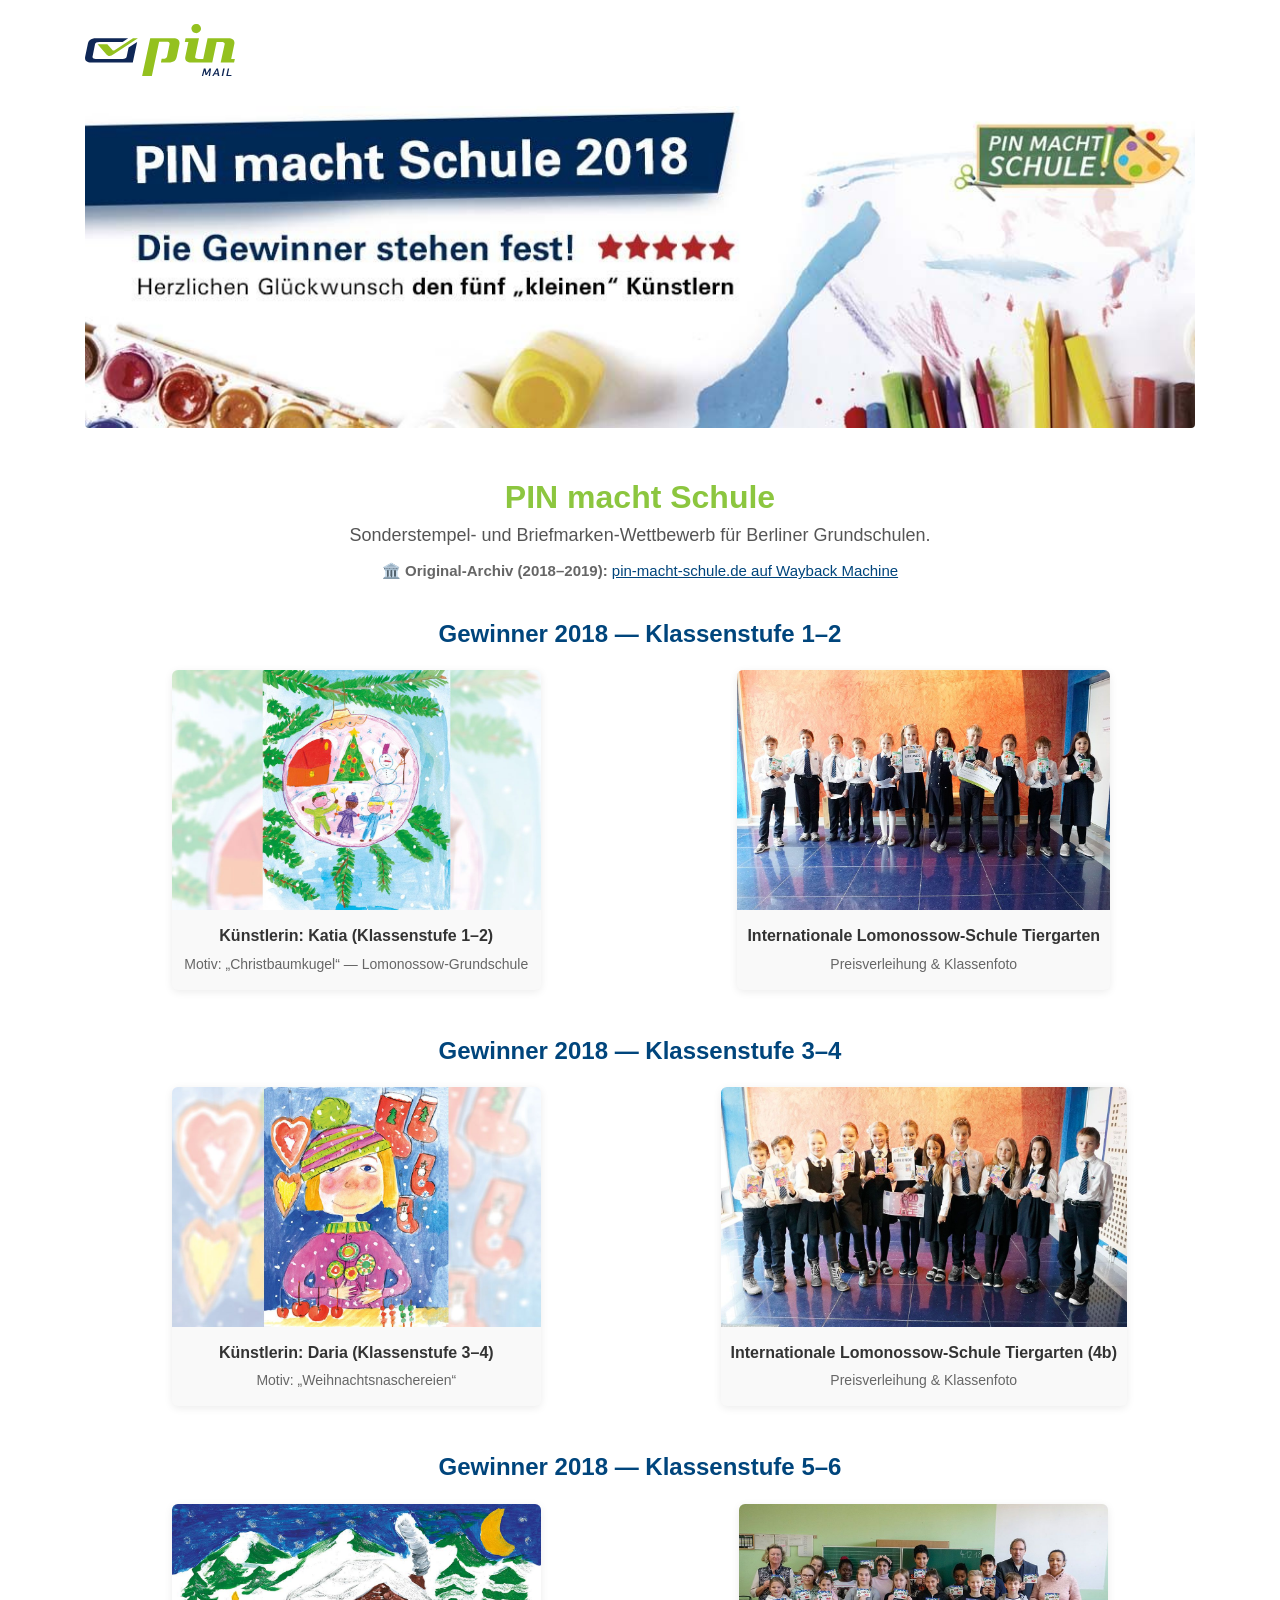
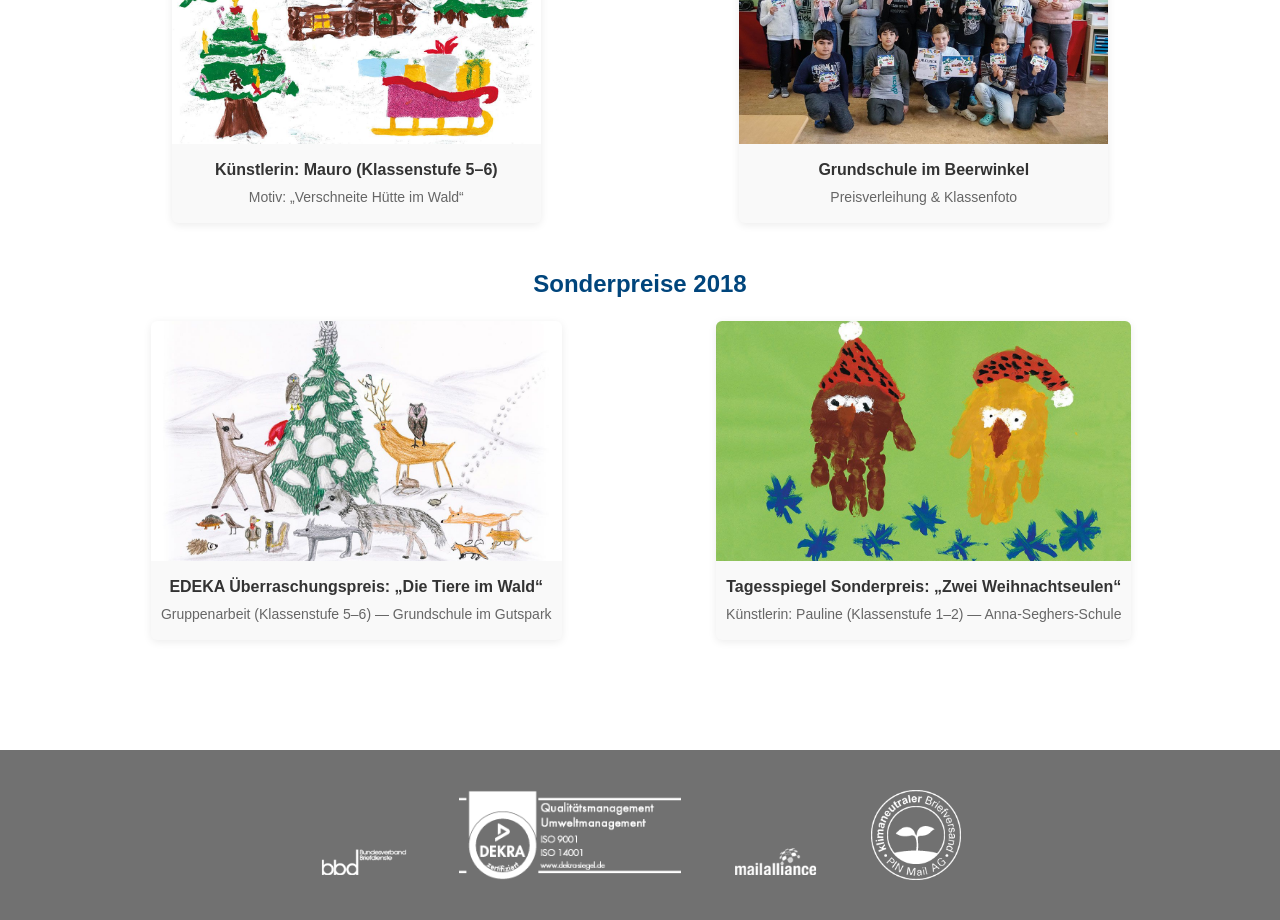
==== commit cd454287: "update index.html and README.md for 2018 winners and archive link" ====
--- a/index.html
+++ b/index.html
@@ -3,30 +3,30 @@
 <head>
     <meta charset="UTF-8">
     <meta name="viewport" content="width=device-width, initial-scale=1.0">
-    <title>PIN macht Schule — Gewinner</title>
-
-    <!-- Open Graph Meta Tags -->
+    <title>PIN macht Schule — Gewinner 2018</title>
+
+    <!-- Vercel Web Analytics -->
+    <script defer src="/_vercel/insights/script.js"></script>
+
+    <!-- Open Graph / Meta Tags -->
     <meta property="og:type" content="website">
-    <meta property="og:url" content="https://pin-macht-schule-katja-win.vercel.app">
+    <meta property="og:url" content="https://pin-macht-schule-katja-win.vercel.app/">
     <meta property="og:title" content="PIN macht Schule — Gewinner 2018">
     <meta property="og:description" content="Sonderstempel- und Briefmarken-Wettbewerb für Berliner Grundschulen. Gewinnerklasse Lomonossow-Grundschule.">
-    <meta property="og:image" content="https://pin-macht-schule-katja-win.vercel.app/katja_ausweises_back_files/header_pin-macht-schule-2018_gewinner-stehen-fest.jpg">
-    <meta property="og:image:width" content="1200">
-    <meta property="og:image:height" content="630">
-
-    <!-- Twitter Meta Tags -->
+    <meta property="og:image" content="https://pin-macht-schule-katja-win.vercel.app/photo/pin_macht_schule_2018_gewinnermotive_klasse-1-2.jpg">
+
+    <!-- Twitter Card -->
     <meta name="twitter:card" content="summary_large_image">
     <meta name="twitter:title" content="PIN macht Schule — Gewinner 2018">
-    <meta name="twitter:description" content="Sonderstempel- und Briefmarken-Wettbewerb für Berliner Grundschulen.">
-    <meta name="twitter:image" content="https://pin-macht-schule-katja-win.vercel.app/katja_ausweises_back_files/header_pin-macht-schule-2018_gewinner-stehen-fest.jpg">
-
-    <!-- Исходные CSS из архива -->
+    <meta name="twitter:description" content="Sonderstempel- und Briefmarken-Wettbewerb für Berliner Grundschulen. Gewinnerklasse Lomonossow-Grundschule.">
+    <meta name="twitter:image" content="https://pin-macht-schule-katja-win.vercel.app/photo/pin_macht_schule_2018_gewinnermotive_klasse-1-2.jpg">
+
+    <!-- CSS Files -->
     <link rel="stylesheet" href="katja_ausweises_back_files/css_xk9mMWFa_7xPuj9GRkROb4jde2uUqfm0CEAH4OjG288.css">
     <link rel="stylesheet" href="katja_ausweises_back_files/css_xE-rWrJf-fncB6ztZfd2huxqgxu4WO-qwma6Xer30m4.css">
     <link rel="stylesheet" href="katja_ausweises_back_files/css_Thp1QEB4qoB5nfa5xS7vRV6wtSxY0aHxZzTykwhQUDg.css">
 
     <style>
-        /* Сброс конфликтующих отступов и высоты из старых CSS */
         html, body {
             margin: 0 !important;
             padding: 0 !important;
@@ -34,7 +34,6 @@
             min-height: 100% !important;
         }
 
-        /* Центрирование и максимальная ширина контента */
         .site-header, .main-content {
             max-width: 1140px;
             margin: 0 auto;
@@ -73,6 +72,22 @@
             color: #555;
             font-size: 18px;
             margin: 0;
+        }
+
+        .intro .archive-link {
+            margin-top: 14px;
+            font-size: 15px;
+            color: #666;
+        }
+
+        .intro .archive-link a {
+            color: #00457c;
+            text-decoration: underline;
+            font-weight: 500;
+        }
+
+        .intro .archive-link a:hover {
+            color: #8cc63f;
         }
 
         .featured-winner {
@@ -100,7 +115,6 @@
             text-align: center;
         }
 
-        /* Hover-эффект для картинок */
         .card img {
             width: 100%;
             height: 240px;
@@ -115,14 +129,22 @@
             box-shadow: 0 4px 15px rgba(0,0,0,0.2);
         }
 
+        .card-details {
+            padding: 15px 10px;
+        }
+
         .card h3 {
             font-size: 16px;
             color: #333;
-            padding: 15px 10px;
+            margin: 0 0 6px 0;
+        }
+
+        .card p {
+            font-size: 14px;
+            color: #666;
             margin: 0;
         }
 
-        /* Модальное окно просмотра во весь экран */
         .lightbox-modal {
             display: none;
             position: fixed;
@@ -145,7 +167,6 @@
             box-shadow: 0 5px 25px rgba(0,0,0,0.6);
         }
 
-        /* Принудительная подтяжка подвала */
         footer.site-footer {
             background-color: #717171 !important;
             padding: 40px 20px !important;
@@ -193,72 +214,95 @@
     <section class="intro">
         <h1>PIN macht Schule</h1>
         <p>Sonderstempel- und Briefmarken-Wettbewerb für Berliner Grundschulen.</p>
-    </section>
-
-    <!-- Главный блок: Ломоносовская школа -->
+        <p class="archive-link">
+            🏛️ <strong>Original-Archiv (2018–2019):</strong>
+            <a href="https://web.archive.org/web/20191111202148/https://pin-macht-schule.de/" target="_blank" rel="noopener">
+                pin-macht-schule.de auf Wayback Machine
+            </a>
+        </p>
+    </section>
+
+    <!-- 2018 Winner 1: Katja (Lomonossow Tiergarten) -->
     <section class="featured-winner">
-        <h2>Gewinnerklasse: Lomonossow-Grundschule</h2>
+        <h2>Gewinner 2018 — Klassenstufe 1–2</h2>
         <div class="card-grid">
             <article class="card">
+                <img src="photo/pin_macht_schule_2018_gewinnermotive_klasse-1-2.jpg" alt="Gewinnermotiv Christbaumkugel">
+                <div class="card-details">
+                    <h3>Künstlerin: Katia (Klassenstufe 1–2)</h3>
+                    <p>Motiv: „Christbaumkugel“ — Lomonossow-Grundschule</p>
+                </div>
+            </article>
+            <article class="card">
                 <img src="photo/pin-macht-schule-2018_gewinnerklasse-lommonsssow-grundschule-2.jpg" alt="Lomonossow-Grundschule Preisverleihung">
-                <h3>Lomonossow-Grundschule — Preisverleihung</h3>
-            </article>
-            <article class="card">
-                <img src="photo/pin_macht_schule_2018_gewinnermotive_klasse-1-2.jpg" alt="Gewinnermotiv Klasse 1-2">
-                <h3>Gewinnermotiv Klasse 1–2</h3>
+                <div class="card-details">
+                    <h3>Internationale Lomonossow-Schule Tiergarten</h3>
+                    <p>Preisverleihung & Klassenfoto</p>
+                </div>
             </article>
         </div>
     </section>
 
+    <!-- 2018 Winner 2: Daria (Lomonossow 4b) -->
     <section class="featured-winner">
-        <h2>Weitere Gewinnerklassen 2018</h2>
+        <h2>Gewinner 2018 — Klassenstufe 3–4</h2>
         <div class="card-grid">
             <article class="card">
-                <img src="katja_ausweises_back_files/pin-macht-schule-2018_gewinnerklasse-anna-seghers-schule.jpg" alt="Anna-Seghers-Schule">
-                <h3>Anna-Seghers-Schule</h3>
-            </article>
-            <article class="card">
-                <img src="katja_ausweises_back_files/pin-macht-schule-2018_gewinnerklasse-grundschule-am-gutshof.jpg" alt="Grundschule am Gutshof">
-                <h3>Grundschule am Gutshof</h3>
-            </article>
-            <article class="card">
-                <img src="katja_ausweises_back_files/pin-macht-schule_gewinner-gsunterdenkastanien_small.jpg" alt="Grundschule unter den Kastanien">
-                <h3>Grundschule unter den Kastanien</h3>
+                <img src="katja_ausweises_back_files/pin_macht_schule_2018_gewinnermotive_klasse-3-4.jpg" alt="Gewinnermotiv Weihnachtsnaschereien">
+                <div class="card-details">
+                    <h3>Künstlerin: Daria (Klassenstufe 3–4)</h3>
+                    <p>Motiv: „Weihnachtsnaschereien“</p>
+                </div>
+            </article>
+            <article class="card">
+                <img src="katja_ausweises_back_files/pin-macht-schule-2018_gewinnerklasse-lommonsssow-grundschule-1.jpg" alt="Lomonossow-Schule 4b">
+                <div class="card-details">
+                    <h3>Internationale Lomonossow-Schule Tiergarten (4b)</h3>
+                    <p>Preisverleihung & Klassenfoto</p>
+                </div>
             </article>
         </div>
     </section>
 
+    <!-- 2018 Winner 3: Mauro (Beerwinkel) -->
     <section class="featured-winner">
-        <h2>Gewinnerklassen 2017</h2>
+        <h2>Gewinner 2018 — Klassenstufe 5–6</h2>
         <div class="card-grid">
             <article class="card">
-                <img src="katja_ausweises_back_files/pin_macht_schule_gewinner_2017_klasse_1-2.jpg" alt="Klasse 1-2">
-                <h3>Klasse 1–2</h3>
-            </article>
-            <article class="card">
-                <img src="katja_ausweises_back_files/pin_macht_schule_gewinner_2017_klasse_3-4.jpg" alt="Klasse 3-4">
-                <h3>Klasse 3–4</h3>
-            </article>
-            <article class="card">
-                <img src="katja_ausweises_back_files/pin_macht_schule_gewinner_2017_klasse_5-6.jpg" alt="Klasse 5-6">
-                <h3>Klasse 5–6</h3>
-            </article>
-            <article class="card">
-                <img src="katja_ausweises_back_files/pin_macht_schule_gewinner_2017_tagesspiegel.jpg" alt="Tagesspiegel Sonderpreis">
-                <h3>Tagesspiegel Sonderpreis</h3>
+                <img src="katja_ausweises_back_files/pin_macht_schule_2018_gewinnermotive_klasse-5-6.jpg" alt="Gewinnermotiv Verschneite Hütte im Wald">
+                <div class="card-details">
+                    <h3>Künstlerin: Mauro (Klassenstufe 5–6)</h3>
+                    <p>Motiv: „Verschneite Hütte im Wald“</p>
+                </div>
+            </article>
+            <article class="card">
+                <img src="katja_ausweises_back_files/pin-macht-schule-2018_gewinnerklasse-grundschule-im-beerwinkel.jpg" alt="Grundschule im Beerwinkel">
+                <div class="card-details">
+                    <h3>Grundschule im Beerwinkel</h3>
+                    <p>Preisverleihung & Klassenfoto</p>
+                </div>
             </article>
         </div>
     </section>
 
+    <!-- 2018 Special Prizes: EDEKA & Tagesspiegel -->
     <section class="featured-winner">
-        <h2>Gewinnerklassen 2016</h2>
+        <h2>Sonderpreise 2018</h2>
         <div class="card-grid">
-            <article class="card"><img src="katja_ausweises_back_files/gewinnenklassen_aquarell-2016.jpg" alt="Aquarell 2016"><h3>Aquarell</h3></article>
-            <article class="card"><img src="katja_ausweises_back_files/gewinnenklassen_brandenburgertor-2016.jpg" alt="Brandenburger Tor 2016"><h3>Brandenburger Tor</h3></article>
-            <article class="card"><img src="katja_ausweises_back_files/gewinnenklassen_schule-am-buntzelberg-2016_0.jpg" alt="Schule am Buntzelberg 2016"><h3>Schule am Buntzelberg</h3></article>
-            <article class="card"><img src="katja_ausweises_back_files/gewinnenklassen_winterlandschaft-2016.jpg" alt="Winterlandschaft 2016"><h3>Winterlandschaft</h3></article>
-            <article class="card"><img src="katja_ausweises_back_files/gewinnenklassen_wir-grundschule-2016.jpg" alt="Wir Grundschule 2016"><h3>Wir Grundschule</h3></article>
-            <article class="card"><img src="katja_ausweises_back_files/gewinnenklassen_zauberbaum-2016.jpg" alt="Zauberbaum 2016"><h3>Zauberbaum</h3></article>
+            <article class="card">
+                <img src="katja_ausweises_back_files/pin_macht_schule_2018_gewinnermotive_edeka.jpg" alt="EDEKA Überraschungspreis">
+                <div class="card-details">
+                    <h3>EDEKA Überraschungspreis: „Die Tiere im Wald“</h3>
+                    <p>Gruppenarbeit (Klassenstufe 5–6) — Grundschule im Gutspark</p>
+                </div>
+            </article>
+            <article class="card">
+                <img src="katja_ausweises_back_files/pin_macht_schule_2018_gewinnermotive_tagesspiegel.jpg" alt="Tagesspiegel Sonderpreis">
+                <div class="card-details">
+                    <h3>Tagesspiegel Sonderpreis: „Zwei Weihnachtseulen“</h3>
+                    <p>Künstlerin: Pauline (Klassenstufe 1–2) — Anna-Seghers-Schule</p>
+                </div>
+            </article>
         </div>
     </section>
 </main>
@@ -272,24 +316,14 @@
     </div>
 </footer>
 
-<!-- Полноэкранный просмотр изображений -->
 <div id="lightbox" class="lightbox-modal">
     <img id="lightbox-img" src="" alt="Enlarged preview">
 </div>
 
-<script src="katja_ausweises_back_files/js_fIBJ_rzx6JGKi6zqBu9NK90vGZHnsfQ-2NYsbdBdmPw.js"></script>
-<script src="katja_ausweises_back_files/js_EebRuRXFlkaf356V0T2K_8cnUVfCKesNTxdvvPSEhCM.js"></script>
-<script src="katja_ausweises_back_files/js_zEwEc4eDBxYLPmT7AbZiF9X1_YHVX2Pq4hPMkfdRESA.js"></script>
-<script src="katja_ausweises_back_files/util.js"></script>
-<script src="katja_ausweises_back_files/ad_status.js"></script>
-<script src="katja_ausweises_back_files/www-widgetapi.js"></script>
-<script src="katja_ausweises_back_files/www-embed-player.js"></script>
-
 <script>
     const lightbox = document.getElementById('lightbox');
     const lightboxImg = document.getElementById('lightbox-img');
 
-    // Клик по любой картинке карточки открывает её во весь экран
     document.querySelectorAll('.card img').forEach(img => {
         img.addEventListener('click', () => {
             lightboxImg.src = img.src;
@@ -297,7 +331,6 @@
         });
     });
 
-    // Клик по экрану закрывает полноэкранный режим
     lightbox.addEventListener('click', () => {
         lightbox.style.display = 'none';
     });
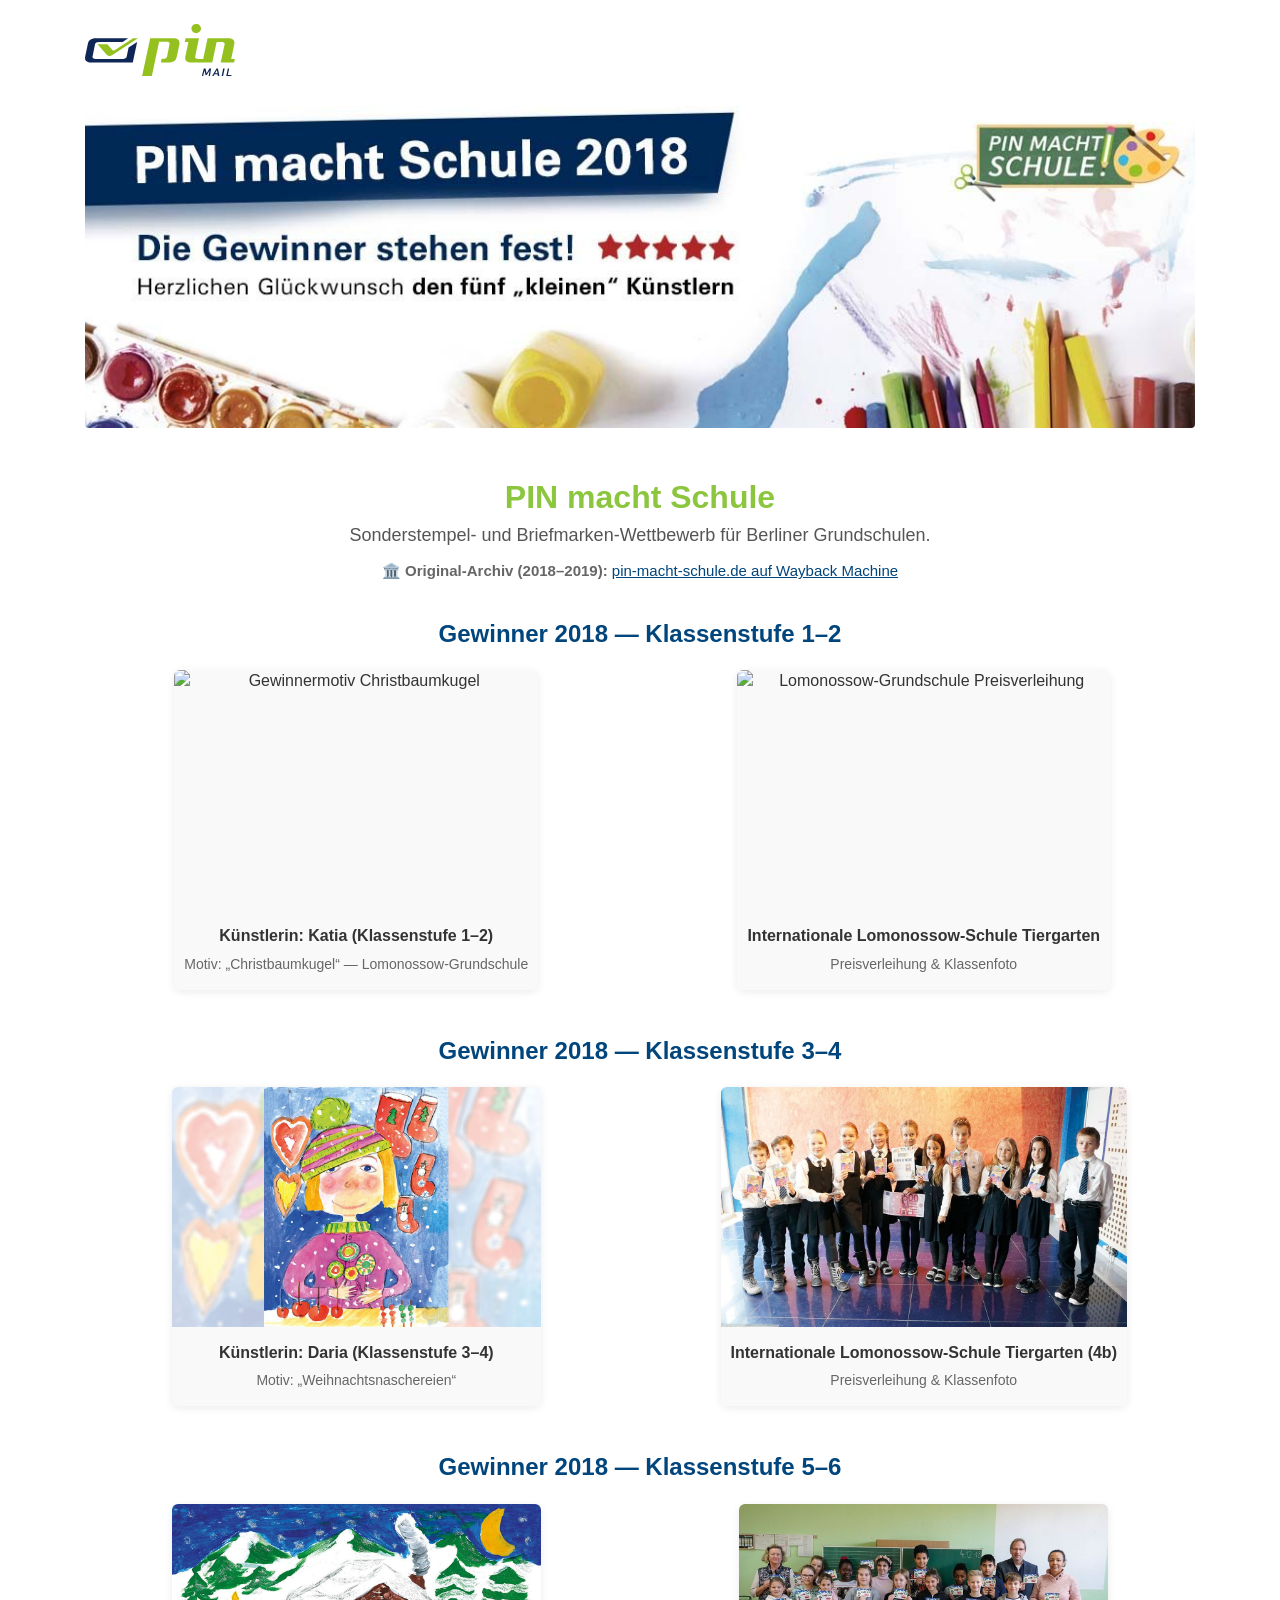
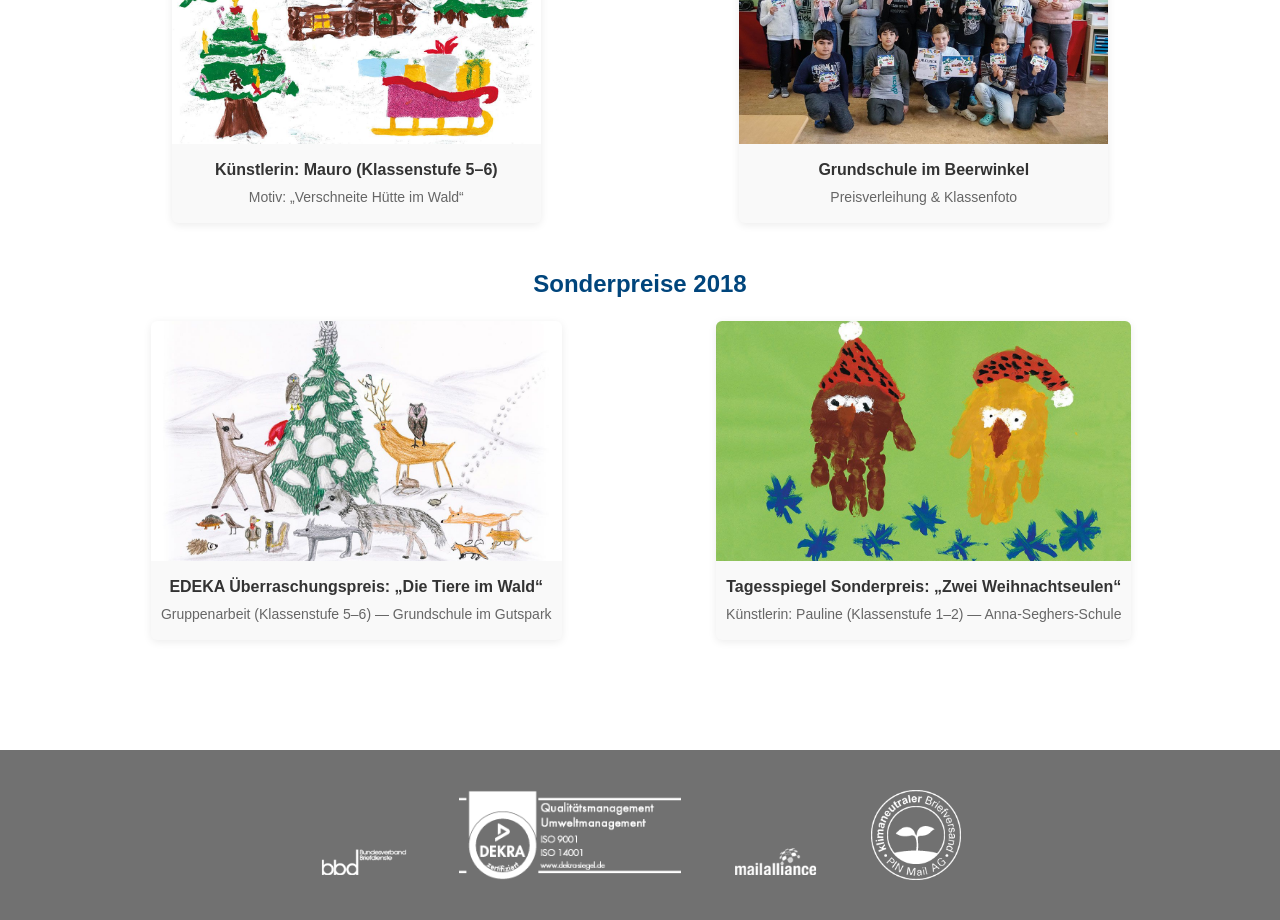
==== commit 53525d04: "refactor: reorganize file structure and update asset paths in index.html and README.md" ====
--- a/index.html
+++ b/index.html
@@ -8,23 +8,22 @@
     <!-- Vercel Web Analytics -->
     <script defer src="/_vercel/insights/script.js"></script>
 
-    <!-- Open Graph / Meta Tags -->
+    <!-- Open Graph / Social Media Meta Tags -->
     <meta property="og:type" content="website">
     <meta property="og:url" content="https://pin-macht-schule-katja-win.vercel.app/">
-    <meta property="og:title" content="PIN macht Schule — Gewinner 2018">
-    <meta property="og:description" content="Sonderstempel- und Briefmarken-Wettbewerb für Berliner Grundschulen. Gewinnerklasse Lomonossow-Grundschule.">
+    <meta property="og:title" content="PIN macht Schule 2018 — Gewinner Katia (Lomonossow-Grundschule)">
+    <meta property="og:description" content="Gewinnermotiv Klasse 1–2 (Christbaumkugel) von Katia (Ekaterina Bazhanova) — Lomonossow-Grundschule Berlin.">
     <meta property="og:image" content="https://pin-macht-schule-katja-win.vercel.app/photo/pin_macht_schule_2018_gewinnermotive_klasse-1-2.jpg">
 
     <!-- Twitter Card -->
     <meta name="twitter:card" content="summary_large_image">
-    <meta name="twitter:title" content="PIN macht Schule — Gewinner 2018">
-    <meta name="twitter:description" content="Sonderstempel- und Briefmarken-Wettbewerb für Berliner Grundschulen. Gewinnerklasse Lomonossow-Grundschule.">
+    <meta name="twitter:title" content="PIN macht Schule 2018 — Gewinner Katia">
+    <meta name="twitter:description" content="Gewinnermotiv Klasse 1–2 von Katia (Ekaterina Bazhanova) — Lomonossow-Grundschule Berlin.">
     <meta name="twitter:image" content="https://pin-macht-schule-katja-win.vercel.app/photo/pin_macht_schule_2018_gewinnermotive_klasse-1-2.jpg">
-
     <!-- CSS Files -->
-    <link rel="stylesheet" href="katja_ausweises_back_files/css_xk9mMWFa_7xPuj9GRkROb4jde2uUqfm0CEAH4OjG288.css">
-    <link rel="stylesheet" href="katja_ausweises_back_files/css_xE-rWrJf-fncB6ztZfd2huxqgxu4WO-qwma6Xer30m4.css">
-    <link rel="stylesheet" href="katja_ausweises_back_files/css_Thp1QEB4qoB5nfa5xS7vRV6wtSxY0aHxZzTykwhQUDg.css">
+    <link rel="stylesheet" href="assets/css_xk9mMWFa_7xPuj9GRkROb4jde2uUqfm0CEAH4OjG288.css">
+    <link rel="stylesheet" href="assets/css_xE-rWrJf-fncB6ztZfd2huxqgxu4WO-qwma6Xer30m4.css">
+    <link rel="stylesheet" href="assets/css_Thp1QEB4qoB5nfa5xS7vRV6wtSxY0aHxZzTykwhQUDg.css">
 
     <style>
         html, body {
@@ -203,10 +202,10 @@
 
 <header class="site-header">
     <div class="logo-container">
-        <img src="katja_ausweises_back_files/pin-logo.svg" alt="PIN AG Logo" class="main-logo">
+        <img src="assets/pin-logo.svg" alt="PIN AG Logo" class="main-logo">
     </div>
     <div class="banner">
-        <img src="katja_ausweises_back_files/header_pin-macht-schule-2018_gewinner-stehen-fest.jpg" alt="PIN macht Schule 2018" class="header-banner">
+        <img src="assets/header_pin-macht-schule-2018_gewinner-stehen-fest.jpg" alt="PIN macht Schule 2018" class="header-banner">
     </div>
 </header>
 
@@ -248,14 +247,14 @@
         <h2>Gewinner 2018 — Klassenstufe 3–4</h2>
         <div class="card-grid">
             <article class="card">
-                <img src="katja_ausweises_back_files/pin_macht_schule_2018_gewinnermotive_klasse-3-4.jpg" alt="Gewinnermotiv Weihnachtsnaschereien">
+                <img src="assets/pin_macht_schule_2018_gewinnermotive_klasse-3-4.jpg" alt="Gewinnermotiv Weihnachtsnaschereien">
                 <div class="card-details">
                     <h3>Künstlerin: Daria (Klassenstufe 3–4)</h3>
                     <p>Motiv: „Weihnachtsnaschereien“</p>
                 </div>
             </article>
             <article class="card">
-                <img src="katja_ausweises_back_files/pin-macht-schule-2018_gewinnerklasse-lommonsssow-grundschule-1.jpg" alt="Lomonossow-Schule 4b">
+                <img src="assets/pin-macht-schule-2018_gewinnerklasse-lommonsssow-grundschule-1.jpg" alt="Lomonossow-Schule 4b">
                 <div class="card-details">
                     <h3>Internationale Lomonossow-Schule Tiergarten (4b)</h3>
                     <p>Preisverleihung & Klassenfoto</p>
@@ -269,14 +268,14 @@
         <h2>Gewinner 2018 — Klassenstufe 5–6</h2>
         <div class="card-grid">
             <article class="card">
-                <img src="katja_ausweises_back_files/pin_macht_schule_2018_gewinnermotive_klasse-5-6.jpg" alt="Gewinnermotiv Verschneite Hütte im Wald">
+                <img src="assets/pin_macht_schule_2018_gewinnermotive_klasse-5-6.jpg" alt="Gewinnermotiv Verschneite Hütte im Wald">
                 <div class="card-details">
                     <h3>Künstlerin: Mauro (Klassenstufe 5–6)</h3>
                     <p>Motiv: „Verschneite Hütte im Wald“</p>
                 </div>
             </article>
             <article class="card">
-                <img src="katja_ausweises_back_files/pin-macht-schule-2018_gewinnerklasse-grundschule-im-beerwinkel.jpg" alt="Grundschule im Beerwinkel">
+                <img src="assets/pin-macht-schule-2018_gewinnerklasse-grundschule-im-beerwinkel.jpg" alt="Grundschule im Beerwinkel">
                 <div class="card-details">
                     <h3>Grundschule im Beerwinkel</h3>
                     <p>Preisverleihung & Klassenfoto</p>
@@ -290,14 +289,14 @@
         <h2>Sonderpreise 2018</h2>
         <div class="card-grid">
             <article class="card">
-                <img src="katja_ausweises_back_files/pin_macht_schule_2018_gewinnermotive_edeka.jpg" alt="EDEKA Überraschungspreis">
+                <img src="assets/pin_macht_schule_2018_gewinnermotive_edeka.jpg" alt="EDEKA Überraschungspreis">
                 <div class="card-details">
                     <h3>EDEKA Überraschungspreis: „Die Tiere im Wald“</h3>
                     <p>Gruppenarbeit (Klassenstufe 5–6) — Grundschule im Gutspark</p>
                 </div>
             </article>
             <article class="card">
-                <img src="katja_ausweises_back_files/pin_macht_schule_2018_gewinnermotive_tagesspiegel.jpg" alt="Tagesspiegel Sonderpreis">
+                <img src="assets/pin_macht_schule_2018_gewinnermotive_tagesspiegel.jpg" alt="Tagesspiegel Sonderpreis">
                 <div class="card-details">
                     <h3>Tagesspiegel Sonderpreis: „Zwei Weihnachtseulen“</h3>
                     <p>Künstlerin: Pauline (Klassenstufe 1–2) — Anna-Seghers-Schule</p>
@@ -309,10 +308,10 @@
 
 <footer class="site-footer">
     <div class="partner-logos">
-        <img src="katja_ausweises_back_files/bbd_logo.png" alt="BBD Logo">
-        <img src="katja_ausweises_back_files/dekra_logo.png" alt="DEKRA Logo">
-        <img src="katja_ausweises_back_files/mailalliance_logo.png" alt="Mail Alliance Logo">
-        <img src="katja_ausweises_back_files/KlimaneutralerBriefversand_logo.png" alt="Klimaneutraler Briefversand Logo">
+        <img src="assets/bbd_logo.png" alt="BBD Logo">
+        <img src="assets/dekra_logo.png" alt="DEKRA Logo">
+        <img src="assets/mailalliance_logo.png" alt="Mail Alliance Logo">
+        <img src="assets/KlimaneutralerBriefversand_logo.png" alt="Klimaneutraler Briefversand Logo">
     </div>
 </footer>
 
--- a/assets/css_xk9mMWFa_7xPuj9GRkROb4jde2uUqfm0CEAH4OjG288.css
+++ b/assets/css_xk9mMWFa_7xPuj9GRkROb4jde2uUqfm0CEAH4OjG288.css
@@ -0,0 +1,2 @@
+html,body,div,span,applet,object,iframe,h1,h2,h3,h4,h5,h6,p,blockquote,pre,a,abbr,acronym,address,big,cite,code,del,dfn,em,img,ins,kbd,q,s,samp,small,strike,strong,sub,sup,tt,var,b,u,i,center,dl,dt,dd,ol,ul,li,fieldset,form,label,legend,table,caption,tbody,tfoot,thead,tr,th,td,article,aside,canvas,details,embed,figure,figcaption,footer,header,hgroup,menu,nav,output,ruby,section,summary,time,mark,audio,video{margin:0;padding:0;border:0;font-size:100%;font:inherit;vertical-align:baseline;}article,aside,details,figcaption,figure,footer,header,hgroup,menu,nav,section{display:block;}body{line-height:1;}ol,ul{list-style:none;}blockquote,q{quotes:none;}blockquote:before,blockquote:after{content:'';content:none;}q:before,q:after{content:'';content:none;}table{border-collapse:collapse;border-spacing:0;}html{scroll-behavior:smooth;font-family:sans-serif;-ms-text-size-adjust:100%;-webkit-text-size-adjust:100%;}body{margin:0;}article,aside,details,figcaption,figure,footer,header,hgroup,main,menu,nav,section,summary{display:block;}audio,canvas,progress,video{display:inline-block;vertical-align:baseline;}audio:not([controls]){display:none;height:0;}[hidden],template{display:none;}a{background-color:transparent;}a:active,a:hover{outline:0;}abbr[title]{border-bottom:1px dotted;}b,strong{font-weight:bold;}dfn{font-style:italic;}h1{font-size:2em;margin:0.67em 0;}mark{background:#ff0;color:#000;}small{font-size:80%;}sub,sup{font-size:75%;line-height:0;position:relative;vertical-align:baseline;}sup{top:-0.5em;}sub{bottom:-0.25em;}img{border:0;}svg:not(:root){overflow:hidden;}figure{margin:1em 40px;}hr{-moz-box-sizing:content-box;box-sizing:content-box;height:0;}pre{overflow:auto;}code,kbd,pre,samp{font-family:monospace,monospace;font-size:1em;}button,input,optgroup,select,textarea{color:inherit;font:inherit;margin:0;}button{overflow:visible;}button,select{text-transform:none;}button,html input[type="button"],input[type="reset"],input[type="submit"]{-webkit-appearance:button;cursor:pointer;}button[disabled],html input[disabled]{cursor:default;}button::-moz-focus-inner,input::-moz-focus-inner{border:0;padding:0;}input{line-height:normal;}input[type="checkbox"],input[type="radio"]{box-sizing:border-box;padding:0;}input[type="number"]::-webkit-inner-spin-button,input[type="number"]::-webkit-outer-spin-button{height:auto;}input[type="search"]{-webkit-appearance:textfield;-moz-box-sizing:content-box;-webkit-box-sizing:content-box;box-sizing:content-box;}input[type="search"]::-webkit-search-cancel-button,input[type="search"]::-webkit-search-decoration{-webkit-appearance:none;}fieldset{border:1px solid #c0c0c0;margin:0 2px;padding:0.35em 0.625em 0.75em;}legend{border:0;padding:0;}textarea{overflow:auto;}optgroup{font-weight:bold;}table{border-collapse:collapse;border-spacing:0;}td,th{padding:0;}*{-webkit-box-sizing:border-box;-moz-box-sizing:border-box;box-sizing:border-box;}.gallery-slider .gallery-extra-content .teaser-text:before{content:'';display:block;position:absolute;}@font-face{font-family:"OpenSans";font-weight:normal;font-style:normal;src:url(/sites/all/themes/pinag/fonts/OpenSans-Regular.eot);src:url(/sites/all/themes/pinag/fonts/OpenSans-Regular.eot?#iefix) format("embedded-opentype"),url(/sites/all/themes/pinag/fonts/OpenSans-Regular.woff) format("woff"),url(/sites/all/themes/pinag/fonts/OpenSans-Regular.ttf) format("truetype");}@font-face{font-family:"OpenSans";font-weight:bold;font-style:normal;src:url(/sites/all/themes/pinag/fonts/OpenSans-Bold.eot);src:url(/sites/all/themes/pinag/fonts/OpenSans-Bold.eot?#iefix) format("embedded-opentype"),url(/sites/all/themes/pinag/fonts/OpenSans-Bold.woff) format("woff"),url(/sites/all/themes/pinag/fonts/OpenSans-Bold.ttf) format("truetype");}@font-face{font-family:"OpenSans";font-weight:normal;font-style:italic;src:url(/sites/all/themes/pinag/fonts/OpenSans-Italic.eot);src:url(/sites/all/themes/pinag/fonts/OpenSans-Italic.eot?#iefix) format("embedded-opentype"),url(/sites/all/themes/pinag/fonts/OpenSans-Italic.woff) format("woff"),url(/sites/all/themes/pinag/fonts/OpenSans-Italic.ttf) format("truetype");}@font-face{font-family:"OpenSans";font-weight:bold;font-style:italic;src:url(/sites/all/themes/pinag/fonts/OpenSans-BoldItalic.eot);src:url(/sites/all/themes/pinag/fonts/OpenSans-BoldItalic.eot?#iefix) format("embedded-opentype"),url(/sites/all/themes/pinag/fonts/OpenSans-BoldItalic.woff) format("woff"),url(/sites/all/themes/pinag/fonts/OpenSans-BoldItalic.ttf) format("truetype");}html{font-size:62.5%;position:relative;min-height:100%;}body{height:100%;margin:0 0 400px;font-family:'OpenSans',sans-serif;font-size:16px;color:#333333;line-height:140%;-webkit-backface-visibility:hidden;-webkit-font-smoothing:antialiased;-moz-osx-font-smoothing:grayscale;}@media screen and (max-width:865px){body{font-size:14px;}}@media screen and (max-width:523px){body{font-size:13.5px;}}@media screen and (max-width:330px){body{font-size:12px;}}body a{color:#003366;text-decoration:none;}body a:hover{text-decoration:underline;}body h1{font-size:2em;font-weight:bold;line-height:120%;color:#99cc00;margin:0.9em 0 0.3em 0;}@media screen and (max-width:523px){body h1{margin-top:0.1em;margin-bottom:0.1em;}}body h2{font-size:1.3em;font-weight:bold;color:#003366;}body h3{font-weight:bold;font-size:1.1em;color:#003366;}body.noscroll{overflow:hidden;position:fixed;top:0;bottom:0;left:0;right:0;}figure{margin:0;}#main{padding-left:0px;padding-right:0px;padding-top:160px;padding-bottom:80px;}@media screen and (max-width:1023px){#main{padding-top:150px;padding-left:0px;padding-right:0px;}}@media screen and (max-width:865px){#main{padding-top:50px;padding-left:0px;padding-right:0px;padding-bottom:30px;}}@media screen and (max-width:730px){#main{padding-left:0px;padding-right:0px;padding-bottom:30px;}}@media screen and (max-width:523px){#main{padding-left:0px;padding-right:0px;}}.back-to-top-button{display:none;position:fixed;bottom:2em;right:2em;border-radius:100%;width:50px;height:50px;background-color:#999999;text-align:center;line-height:40px;opacity:0.5;cursor:pointer;border:3px solid #fff;}.back-to-top-button::after{content:' ';display:inline-block;transform:scale(1,-1);width:34px;height:34px;vertical-align:middle;background-size:100%;background-position:center;}.back-to-top-button:hover{opacity:1;transform:opacity 0.5s ease;}.lt-ie9 #mainnav{}.lt-ie9 #mainnav li:hover .subnav{display:block;}.lt-ie9 #mainnav li .subnav{display:none;}.media-wrapper{z-index:1002;}fieldset{background-color:white;border:1px solid #efefef;margin:0 0 0.75em;padding:1.5em;}input,label,select{display:block;font-family:"Helvetica Neue",Helvetica,Roboto,Arial,sans-serif;font-size:1em;}button:focus{outline:0;}label{font-weight:600;margin-bottom:0.375em;}label.required::after{content:"*";}label abbr{display:none;}input[type="email"],input[type="number"],input[type="password"],input[type="search"],input[type="tel"],input[type="text"],input[type="url"],input[type="color"],input[type="date"],input[type="datetime"],input[type="datetime-local"],input[type="month"],input[type="time"],input[type="week"],select[multiple=multiple],textarea{background-color:#fff;border:1px solid #efefef;border-radius:3px;box-shadow:inset 0 1px 3px rgba(0,0,0,0.06);box-sizing:border-box;font-family:"Helvetica Neue",Helvetica,Roboto,Arial,sans-serif;font-size:1em;margin-bottom:0.75em;padding:0.5em;transition:border-color;width:100%;}input[type="email"]:hover,input[type="number"]:hover,input[type="password"]:hover,input[type="search"]:hover,input[type="tel"]:hover,input[type="text"]:hover,input[type="url"]:hover,input[type="color"]:hover,input[type="date"]:hover,input[type="datetime"]:hover,input[type="datetime-local"]:hover,input[type="month"]:hover,input[type="time"]:hover,input[type="week"]:hover,select[multiple=multiple]:hover,textarea:hover{border-color:#d6d6d6;}input[type="email"]:focus,input[type="number"]:focus,input[type="password"]:focus,input[type="search"]:focus,input[type="tel"]:focus,input[type="text"]:focus,input[type="url"]:focus,input[type="color"]:focus,input[type="date"]:focus,input[type="datetime"]:focus,input[type="datetime-local"]:focus,input[type="month"]:focus,input[type="time"]:focus,input[type="week"]:focus,select[multiple=multiple]:focus,textarea:focus{border-color:#003366;box-shadow:inset 0 1px 3px rgba(0,0,0,0.06),0 0 5px rgba(0,38,77,0.7);outline:none;}input[type="email"]:disabled,input[type="number"]:disabled,input[type="password"]:disabled,input[type="search"]:disabled,input[type="tel"]:disabled,input[type="text"]:disabled,input[type="url"]:disabled,input[type="color"]:disabled,input[type="date"]:disabled,input[type="datetime"]:disabled,input[type="datetime-local"]:disabled,input[type="month"]:disabled,input[type="time"]:disabled,input[type="week"]:disabled,select[multiple=multiple]:disabled,textarea:disabled{background-color:#f0f0f0;cursor:not-allowed;}input[type="email"]:disabled:hover,input[type="number"]:disabled:hover,input[type="password"]:disabled:hover,input[type="search"]:disabled:hover,input[type="tel"]:disabled:hover,input[type="text"]:disabled:hover,input[type="url"]:disabled:hover,input[type="color"]:disabled:hover,input[type="date"]:disabled:hover,input[type="datetime"]:disabled:hover,input[type="datetime-local"]:disabled:hover,input[type="month"]:disabled:hover,input[type="time"]:disabled:hover,input[type="week"]:disabled:hover,select[multiple=multiple]:disabled:hover,textarea:disabled:hover{border:1px solid #efefef;}textarea{resize:vertical;}input[type="search"]{-webkit-appearance:none;-moz-appearance:none;-ms-appearance:none;-o-appearance:none;appearance:none;}input[type="checkbox"],input[type="radio"]{display:inline;margin-right:0.375em;}input[type="file"]{padding-bottom:0.75em;width:100%;}select{margin-bottom:1.5em;max-width:100%;width:auto;}.headerfunctions .portoselect h2 .arrow,footer .footerlinklist li h3 .arrow,.linklist .linkdropdown li h2 .arrow{background-image:url("data:image/svg+xml;charset%3DUS-ASCII,%3C%3Fxml%20version%3D%221.0%22%20encoding%3D%22utf-8%22%3F%3E%3Csvg%20version%3D%221.1%22%20id%3D%22Ebene_1%22%20xmlns%3D%22http%3A%2F%2Fwww.w3.org%2F2000%2Fsvg%22%20xmlns%3Axlink%3D%22http%3A%2F%2Fwww.w3.org%2F1999%2Fxlink%22%20x%3D%220px%22%20y%3D%220px%22%20%20viewBox%3D%22579.5%20412.5%2032.4%2018.7%22%20enable-background%3D%22new%20579.5%20412.5%2032.4%2018.7%22%20xml%3Aspace%3D%22preserve%22%3E%3Cpolyline%20fill%3D%22none%22%20stroke%3D%22%23000000%22%20stroke-width%3D%223.4641%22%20points%3D%22610.7%2C413.7%20595.7%2C428.7%20580.7%2C413.7%20%22%2F%3E%3C%2Fsvg%3E");background-repeat:no-repeat;}.faq article h2 .arrow,.pinagpickup article h2 .arrow{background-image:url("data:image/svg+xml;charset%3DUS-ASCII,%3C%3Fxml%20version%3D%221.0%22%20encoding%3D%22utf-8%22%3F%3E%3Csvg%20version%3D%221.1%22%20id%3D%22Ebene_1%22%20xmlns%3D%22http%3A%2F%2Fwww.w3.org%2F2000%2Fsvg%22%20xmlns%3Axlink%3D%22http%3A%2F%2Fwww.w3.org%2F1999%2Fxlink%22%20x%3D%220px%22%20y%3D%220px%22%20%20viewBox%3D%22538.7%20248.5%2036.2%2076%22%20enable-background%3D%22new%20538.7%20248.5%2036.2%2076%22%20xml%3Aspace%3D%22preserve%22%3E%3Cpolyline%20fill%3D%22none%22%20stroke%3D%22%2399CC00%22%20stroke-width%3D%227%22%20points%3D%22541.4%2C250.7%20570.4%2C286.5%20541.4%2C322.4%20%22%2F%3E%3C%2Fsvg%3E");background-repeat:no-repeat;}.faq article h2 .arrow_down,.pinagpickup article h2 .arrow_down{background-image:url("data:image/svg+xml;charset%3DUS-ASCII,%3C%3Fxml%20version%3D%221.0%22%20encoding%3D%22utf-8%22%3F%3E%3Csvg%20version%3D%221.1%22%20id%3D%22Ebene_1%22%20xmlns%3D%22http%3A%2F%2Fwww.w3.org%2F2000%2Fsvg%22%20xmlns%3Axlink%3D%22http%3A%2F%2Fwww.w3.org%2F1999%2Fxlink%22%20x%3D%220px%22%20y%3D%220px%22%20%20viewBox%3D%22517.9%20269.4%2076%2036.2%22%20enable-background%3D%22new%20517.9%20269.4%2076%2036.2%22%20xml%3Aspace%3D%22preserve%22%3E%3Cpolyline%20fill%3D%22none%22%20stroke%3D%22%2399CC00%22%20stroke-width%3D%227%22%20points%3D%22591.7%2C272.1%20555.9%2C301%20520.1%2C272.1%20%22%2F%3E%3C%2Fsvg%3E");background-repeat:no-repeat;}.headerfunctions .places .widgetarrow,.headerfunctions .prices .widgetarrow,.tracking .widgetarrow{background-image:url("data:image/svg+xml;charset%3DUS-ASCII,%3Csvg%20xmlns%3D%22http%3A%2F%2Fwww.w3.org%2F2000%2Fsvg%22%20xmlns%3Axlink%3D%22http%3A%2F%2Fwww.w3.org%2F1999%2Fxlink%22%20version%3D%221.1%22%20id%3D%22Ebene_1%22%20x%3D%220%22%20y%3D%220%22%20viewBox%3D%220%200%2015%207.5%22%20width%3D%2215%22%20height%3D%228%22%20enable-background%3D%22new%200%200%2015%207.5%22%20xml%3Aspace%3D%22preserve%22%3E%20%20%3Cpolygon%20fill%3D%22%2399CC00%22%20points%3D%220%207.5%207.5%200%2015%207.5%20%22%2F%3E%3C%2Fsvg%3E");background-repeat:no-repeat;}.navigation li .navcontrol_top_mobile,.navigation li .subnav ul li .navcontrol{background-image:url("data:image/svg+xml;charset%3DUS-ASCII,%3C%3Fxml%20version%3D%221.0%22%20encoding%3D%22utf-8%22%3F%3E%3Csvg%20version%3D%221.1%22%20id%3D%22Ebene_1%22%20xmlns%3D%22http%3A%2F%2Fwww.w3.org%2F2000%2Fsvg%22%20xmlns%3Axlink%3D%22http%3A%2F%2Fwww.w3.org%2F1999%2Fxlink%22%20x%3D%220px%22%20y%3D%220px%22%20%20viewBox%3D%221115.3%20653.8%2018.7%2032.4%22%20enable-background%3D%22new%201115.3%20653.8%2018.7%2032.4%22%20xml%3Aspace%3D%22preserve%22%3E%3Cpolyline%20fill%3D%22none%22%20stroke%3D%22%236B6B6B%22%20stroke-width%3D%223.4641%22%20points%3D%221116.5%2C655%201131.5%2C670%201116.5%2C685%20%22%2F%3E%3C%2Fsvg%3E");background-repeat:no-repeat;}.navigation li .navcontrol_top_mobile_down,.navigation li .subnav ul li .navcontrol_down{background-image:url("data:image/svg+xml;charset%3DUS-ASCII,%3C%3Fxml%20version%3D%221.0%22%20encoding%3D%22utf-8%22%3F%3E%3Csvg%20version%3D%221.1%22%20id%3D%22Ebene_1%22%20xmlns%3D%22http%3A%2F%2Fwww.w3.org%2F2000%2Fsvg%22%20xmlns%3Axlink%3D%22http%3A%2F%2Fwww.w3.org%2F1999%2Fxlink%22%20x%3D%220px%22%20y%3D%220px%22%20%20viewBox%3D%22579.5%20412.5%2032.4%2018.7%22%20enable-background%3D%22new%20579.5%20412.5%2032.4%2018.7%22%20xml%3Aspace%3D%22preserve%22%3E%3Cpolyline%20fill%3D%22none%22%20stroke%3D%22%236B6B6B%22%20stroke-width%3D%223.4641%22%20points%3D%22610.7%2C413.7%20595.7%2C428.7%20580.7%2C413.7%20%22%2F%3E%3C%2Fsvg%3E");background-repeat:no-repeat;}.gallery-slider .gallery-pagination .next{background-image:url("data:image/svg+xml;charset%3DUS-ASCII,%3Csvg%20xmlns%3D%22http%3A%2F%2Fwww.w3.org%2F2000%2Fsvg%22%20xmlns%3Axlink%3D%22http%3A%2F%2Fwww.w3.org%2F1999%2Fxlink%22%20version%3D%221.1%22%20id%3D%22Ebene_1%22%20x%3D%220%22%20y%3D%220%22%20viewBox%3D%221115.3%20654.2%2010.1%2016.5%22%20width%3D%228%22%20height%3D%2215%22%20enable-background%3D%22new%201115.3%20654.2%2010.1%2016.5%22%20xml%3Aspace%3D%22preserve%22%3E%20%20%3Cpolyline%20fill%3D%22none%22%20stroke%3D%22%23FFFFFF%22%20stroke-width%3D%222%22%20points%3D%221116%20669.9%201124%20662.4%201116%20654.9%20%22%2F%3E%3C%2Fsvg%3E");background-repeat:no-repeat;}.back-to-top-button::after{background-image:url("data:image/svg+xml;charset%3DUS-ASCII,%3C%3Fxml%20version%3D%221.0%22%20encoding%3D%22utf-8%22%3F%3E%3Csvg%20version%3D%221.1%22%20id%3D%22Ebene_1%22%20xmlns%3D%22http%3A%2F%2Fwww.w3.org%2F2000%2Fsvg%22%20xmlns%3Axlink%3D%22http%3A%2F%2Fwww.w3.org%2F1999%2Fxlink%22%20x%3D%220px%22%20y%3D%220px%22%20%20viewBox%3D%22517.9%20269.4%2076%2036.2%22%20enable-background%3D%22new%20517.9%20269.4%2076%2036.2%22%20xml%3Aspace%3D%22preserve%22%3E%3Cpolyline%20fill%3D%22none%22%20stroke%3D%22%23FFFFFF%22%20stroke-width%3D%227%22%20points%3D%22591.7%2C272.1%20555.9%2C301%20520.1%2C272.1%20%22%2F%3E%3C%2Fsvg%3E");background-repeat:no-repeat;}.gallery-slider .gallery-pagination .prev{background-image:url("data:image/svg+xml;charset%3DUS-ASCII,%3Csvg%20xmlns%3D%22http%3A%2F%2Fwww.w3.org%2F2000%2Fsvg%22%20xmlns%3Axlink%3D%22http%3A%2F%2Fwww.w3.org%2F1999%2Fxlink%22%20version%3D%221.1%22%20id%3D%22Ebene_1%22%20x%3D%220%22%20y%3D%220%22%20viewBox%3D%221115%20654.2%2010.1%2016.5%22%20width%3D%228%22%20height%3D%2215%22%20enable-background%3D%22new%201115%20654.2%2010.1%2016.5%22%20xml%3Aspace%3D%22preserve%22%3E%20%20%3Cpolyline%20fill%3D%22none%22%20stroke%3D%22%23FFFFFF%22%20stroke-width%3D%222%22%20points%3D%221124.4%20654.9%201116.4%20662.4%201124.4%20669.9%20%22%2F%3E%3C%2Fsvg%3E");background-repeat:no-repeat;}.headerfunctions .topwidget .cta,.headerfunctions .tracking input[type=submit],.headerfunctions--mobile .tracking input[type=submit],.headerfunctions--mobile.headerfunctions--tracking .cta,article .cta,article .file_link a,.login input[type=submit],.tracking input[type="submit"],.tracking button{background-image:url("data:image/svg+xml;charset%3DUS-ASCII,%3Csvg%20xmlns%3D%22http%3A%2F%2Fwww.w3.org%2F2000%2Fsvg%22%20xmlns%3Axlink%3D%22http%3A%2F%2Fwww.w3.org%2F1999%2Fxlink%22%20version%3D%221.1%22%20id%3D%22Ebene_1%22%20x%3D%220%22%20y%3D%220%22%20viewBox%3D%221115.3%20654.2%2010.1%2016.5%22%20width%3D%228%22%20height%3D%2215%22%20enable-background%3D%22new%201115.3%20654.2%2010.1%2016.5%22%20xml%3Aspace%3D%22preserve%22%3E%20%20%3Cpolyline%20fill%3D%22none%22%20stroke%3D%22%23FFFFFF%22%20stroke-width%3D%222%22%20points%3D%221116%20669.9%201124%20662.4%201116%20654.9%20%22%2F%3E%3C%2Fsvg%3E");background-repeat:no-repeat;}.navigation li .subnav ul li a:before,.navigation li .subnav ul li a,.twocol article h2,.faq article h2,.pinagpickup article h2,.glossary article dt,.search article .searchresult-list ol li h2{background-image:url("data:image/svg+xml;charset%3DUS-ASCII,%3Csvg%20xmlns%3D%22http%3A%2F%2Fwww.w3.org%2F2000%2Fsvg%22%20xmlns%3Axlink%3D%22http%3A%2F%2Fwww.w3.org%2F1999%2Fxlink%22%20version%3D%221.1%22%20id%3D%22Ebene_1%22%20x%3D%220%22%20y%3D%220%22%20viewBox%3D%220%200%2015%2015%22%20width%3D%2215%22%20height%3D%2215%22%20enable-background%3D%22new%200%200%2015%2015%22%20xml%3Aspace%3D%22preserve%22%3E%20%20%3Crect%20x%3D%220%22%20y%3D%220%22%20fill%3D%22%2399CC00%22%20width%3D%2215%22%20height%3D%2215%22%2F%3E%3C%2Fsvg%3E");background-repeat:no-repeat;}.headerfunctions .topwidget .message .checkbox,article .delivery .checkbox{background-image:url("data:image/svg+xml;charset%3DUS-ASCII,%3Csvg%20xmlns%3D%22http%3A%2F%2Fwww.w3.org%2F2000%2Fsvg%22%20xmlns%3Axlink%3D%22http%3A%2F%2Fwww.w3.org%2F1999%2Fxlink%22%20version%3D%221.1%22%20id%3D%22Ebene_1%22%20x%3D%220px%22%20y%3D%220px%22%20width%3D%2240px%22%20height%3D%2240px%22%20viewBox%3D%220%200%2040%2040%22%20enable-background%3D%22new%200%200%2040%2040%22%20xml%3Aspace%3D%22preserve%22%3E%20%20%3Crect%20x%3D%221.5%22%20y%3D%226.5%22%20fill%3D%22none%22%20stroke%3D%22%23003366%22%20stroke-width%3D%223%22%20stroke-miterlimit%3D%2210%22%20width%3D%2230%22%20height%3D%2230%22%2F%3E%20%20%3Cg%3E%20%20%20%20%3Cpath%20fill%3D%22%2399CC00%22%20d%3D%22M15.077%2031.625c-0.11%200-0.222-0.007-0.333-0.021%20-1.193-0.147-2.147-1.062-2.345-2.247%20-0.008-0.043-1.809-5.251-6.28-8.453C4.9%2020.032%205.415%2018.1%206.288%2016.881c0.874-1.219%202.235-0.865%203.462-0.006%200.827%200.578%203.974%203.057%205.665%205.029C22.553%2010.341%2034.648%202.754%2035.25%202.25c1.15-0.962%202.699-1.648%203.659-0.5%200.962%201.15%200.313%202.343-0.837%203.305%20-0.16%200.135-15.135%2012.594-20.508%2024.939C17.129%2030.993%2016.146%2031.625%2015.077%2031.625z%22%2F%3E%20%20%3C%2Fg%3E%3C%2Fsvg%3E");background-repeat:no-repeat;}.navigation li .subnavclose{background-image:url("data:image/svg+xml;charset%3DUS-ASCII,%3Csvg%20xmlns%3D%22http%3A%2F%2Fwww.w3.org%2F2000%2Fsvg%22%20xmlns%3Axlink%3D%22http%3A%2F%2Fwww.w3.org%2F1999%2Fxlink%22%20version%3D%221.1%22%20id%3D%22Ebene_1%22%20x%3D%220%22%20y%3D%220%22%20viewBox%3D%22369.1%20210.7%2027.3%2027.3%22%20width%3D%2228%22%20height%3D%2228%22%20enable-background%3D%22new%20369.1%20210.7%2027.3%2027.3%22%20xml%3Aspace%3D%22preserve%22%3E%20%20%3Cellipse%20fill%3D%22none%22%20stroke%3D%22%236D6D6D%22%20stroke-width%3D%222.34%22%20stroke-miterlimit%3D%2210%22%20cx%3D%22382.8%22%20cy%3D%22224.3%22%20rx%3D%2212.5%22%20ry%3D%2212.5%22%2F%3E%20%20%3Cline%20fill%3D%22none%22%20stroke%3D%22%236D6D6D%22%20stroke-width%3D%222.34%22%20stroke-miterlimit%3D%2210%22%20x1%3D%22376.7%22%20y1%3D%22217.5%22%20x2%3D%22389%22%20y2%3D%22230.9%22%2F%3E%20%20%3Cline%20fill%3D%22none%22%20stroke%3D%22%236D6D6D%22%20stroke-width%3D%222.34%22%20stroke-miterlimit%3D%2210%22%20x1%3D%22389.1%22%20y1%3D%22217.5%22%20x2%3D%22376.7%22%20y2%3D%22230.9%22%2F%3E%3C%2Fsvg%3E");background-repeat:no-repeat;}.headerfunctions .topwidget .widgetclose{background-image:url("data:image/svg+xml;charset%3DUS-ASCII,%3Csvg%20xmlns%3D%22http%3A%2F%2Fwww.w3.org%2F2000%2Fsvg%22%20xmlns%3Axlink%3D%22http%3A%2F%2Fwww.w3.org%2F1999%2Fxlink%22%20version%3D%221.1%22%20id%3D%22Ebene_1%22%20x%3D%220%22%20y%3D%220%22%20viewBox%3D%22369.1%20210.7%2027.3%2027.3%22%20width%3D%2228%22%20height%3D%2228%22%20enable-background%3D%22new%20369.1%20210.7%2027.3%2027.3%22%20xml%3Aspace%3D%22preserve%22%3E%20%20%3Cellipse%20fill%3D%22none%22%20stroke%3D%22%23FFFFFF%22%20stroke-width%3D%222.34%22%20stroke-miterlimit%3D%2210%22%20cx%3D%22382.8%22%20cy%3D%22224.3%22%20rx%3D%2212.5%22%20ry%3D%2212.5%22%2F%3E%20%20%3Cline%20fill%3D%22none%22%20stroke%3D%22%23FFFFFF%22%20stroke-width%3D%222.34%22%20stroke-miterlimit%3D%2210%22%20x1%3D%22376.7%22%20y1%3D%22217.5%22%20x2%3D%22389%22%20y2%3D%22230.9%22%2F%3E%20%20%3Cline%20fill%3D%22none%22%20stroke%3D%22%23FFFFFF%22%20stroke-width%3D%222.34%22%20stroke-miterlimit%3D%2210%22%20x1%3D%22389.1%22%20y1%3D%22217.5%22%20x2%3D%22376.7%22%20y2%3D%22230.9%22%2F%3E%3C%2Fsvg%3E");background-repeat:no-repeat;}.tracking .excel{background-image:url("data:image/svg+xml;charset%3DUS-ASCII,%3C%3Fxml%20version%3D%221.0%22%20encoding%3D%22utf-8%22%3F%3E%3C!DOCTYPE%20svg%20PUBLIC%20%22-%2F%2FW3C%2F%2FDTD%20SVG%201.1%2F%2FEN%22%20%22http%3A%2F%2Fwww.w3.org%2FGraphics%2FSVG%2F1.1%2FDTD%2Fsvg11.dtd%22%3E%3Csvg%20version%3D%221.1%22%20id%3D%22Ebene_1%22%20xmlns%3D%22http%3A%2F%2Fwww.w3.org%2F2000%2Fsvg%22%20xmlns%3Axlink%3D%22http%3A%2F%2Fwww.w3.org%2F1999%2Fxlink%22%20x%3D%220px%22%20y%3D%220px%22%20%20width%3D%2228px%22%20height%3D%2235.191px%22%20viewBox%3D%220%200%2028%2035.191%22%20enable-background%3D%22new%200%200%2028%2035.191%22%20xml%3Aspace%3D%22preserve%22%3E%3Cg%3E%20%3Cpolygon%20fill%3D%22%23FFFFFF%22%20points%3D%220.362%2C0.306%2018.28%2C0.382%2027.639%2C10.121%2027.525%2C34.887%200.4%2C34.887%20%20%22%2F%3E%20%3Cpath%20fill%3D%22%239D9D9C%22%20d%3D%22M27.827%2C35.191H0.096L0.057%2C0L18.41%2C0.078l9.533%2C9.921L27.827%2C35.191z%20M0.704%2C34.582h26.519l0.11-24.339%20%20l-9.184-9.557L0.667%2C0.612L0.704%2C34.582z%22%2F%3E%3C%2Fg%3E%3Cg%3E%20%3Crect%20x%3D%222.72%22%20y%3D%222.17%22%20fill%3D%22%237CB928%22%20width%3D%2222.484%22%20height%3D%228.065%22%2F%3E%3C%2Fg%3E%3Cg%3E%20%3Cpath%20fill%3D%22%23FFFFFF%22%20d%3D%22M9.604%2C5.787L7.979%2C3.54H8.38h0.404l1.253%2C1.83l1.249-1.83h0.384h0.385L10.411%2C5.8l1.809%2C2.458h-0.411%20%20h-0.415l-1.408-2.01L8.61%2C8.258H8.216H7.822L9.604%2C5.787z%22%2F%3E%20%3Cpath%20fill%3D%22%23FFFFFF%22%20d%3D%22M13.072%2C8.258V3.54h0.32h0.324v4.183h2.227V7.99v0.268H13.072z%22%2F%3E%20%3Cpath%20fill%3D%22%23FFFFFF%22%20d%3D%22M19.398%2C4.72c-0.014-0.216-0.111-0.391-0.291-0.525c-0.181-0.134-0.412-0.201-0.692-0.201%20%20c-0.354%2C0-0.63%2C0.067-0.824%2C0.201c-0.195%2C0.134-0.292%2C0.322-0.292%2C0.565c0%2C0.161%2C0.057%2C0.293%2C0.171%2C0.398%20%20c0.11%2C0.104%2C0.282%2C0.185%2C0.511%2C0.24l0.95%2C0.228c0.442%2C0.107%2C0.76%2C0.257%2C0.957%2C0.451c0.192%2C0.194%2C0.289%2C0.457%2C0.289%2C0.789%20%20c0%2C0.463-0.158%2C0.827-0.477%2C1.09c-0.318%2C0.263-0.756%2C0.394-1.315%2C0.394c-0.551%2C0-0.976-0.122-1.276-0.366%20%20c-0.302-0.245-0.474-0.609-0.519-1.096h0.646c0.011%2C0.314%2C0.11%2C0.547%2C0.297%2C0.699c0.188%2C0.152%2C0.472%2C0.228%2C0.851%2C0.228%20%20c0.366%2C0%2C0.649-0.079%2C0.849-0.234c0.199-0.156%2C0.299-0.376%2C0.299-0.662c0-0.165-0.06-0.303-0.184-0.415%20%20c-0.12-0.112-0.307-0.197-0.559-0.257l-0.95-0.228c-0.423-0.101-0.728-0.246-0.915-0.438c-0.188-0.19-0.28-0.448-0.28-0.776%20%20c0-0.425%2C0.157-0.758%2C0.472-0.999c0.314-0.241%2C0.748-0.362%2C1.301-0.362c0.506%2C0%2C0.899%2C0.109%2C1.179%2C0.326%20%20c0.28%2C0.218%2C0.434%2C0.534%2C0.46%2C0.948H19.398z%22%2F%3E%3C%2Fg%3E%3Cg%3E%20%3Cg%3E%20%20%3Cg%3E%20%20%20%3Cpath%20fill-rule%3D%22evenodd%22%20clip-rule%3D%22evenodd%22%20fill%3D%22%237CB928%22%20d%3D%22M21.47%2C26.12c0.022%2C0.258-0.044%2C0.579-0.198%2C0.885%20%20%20%20c-0.42%2C0.834-1.461%2C0.943-2.049%2C0.216c-0.248-0.305-0.348-0.669-0.426-1.043c-0.072-0.358-0.211-0.683-0.445-0.969%20%20%20%20c-0.45-0.549-1.033-0.761-1.724-0.678c-1.03%2C0.125-2.059%2C0.266-3.087%2C0.397c-1.915%2C0.247-3.544-0.352-4.931-1.664%20%20%20%20c-0.87-0.823-1.44-1.836-1.754-2.978c-0.298-1.083-0.553-2.179-0.788-3.277c-0.064-0.302-0.036-0.644%2C0.03-0.949%20%20%20%20c0.146-0.674%2C0.652-0.979%2C1.289-1.084c1.233-0.205%2C2.278%2C0.216%2C3.208%2C0.998c0.865%2C0.727%2C1.305%2C1.679%2C1.507%2C2.766%20%20%20%20c0.135%2C0.732%2C0.264%2C1.469%2C0.447%2C2.188c0.2%2C0.788%2C0.647%2C1.415%2C1.48%2C1.602c0.445%2C0.1%2C0.927%2C0.089%2C1.386%2C0.055%20%20%20%20c0.768-0.056%2C1.53-0.216%2C2.299-0.248c1.351-0.056%2C2.359%2C0.596%2C3.106%2C1.68C21.237%2C24.619%2C21.479%2C25.291%2C21.47%2C26.12z%22%2F%3E%20%20%3C%2Fg%3E%20%20%3Cg%3E%20%20%20%3Cpath%20fill-rule%3D%22evenodd%22%20clip-rule%3D%22evenodd%22%20fill%3D%22%237CB928%22%20d%3D%22M13.628%2C27.786c0%2C1.16-0.892%2C2.094-2.185%2C2.17%20%20%20%20c-0.95%2C0.055-1.784-0.208-2.396-0.978c-0.561-0.705-0.662-1.763-0.246-2.461c0.332-0.556%2C0.85-0.846%2C1.462-0.994%20%20%20%20c0.835-0.202%2C1.631-0.108%2C2.363%2C0.349C13.289%2C26.287%2C13.65%2C26.884%2C13.628%2C27.786z%22%2F%3E%20%20%3C%2Fg%3E%20%20%3Cg%3E%20%20%20%3Cpath%20fill-rule%3D%22evenodd%22%20clip-rule%3D%22evenodd%22%20fill%3D%22%237CB928%22%20d%3D%22M20.587%2C19.866c0.015%2C0.396-0.056%2C0.765-0.24%2C1.106%20%20%20%20c-0.288%2C0.538-0.813%2C0.765-1.397%2C0.593c-0.688-0.202-1.135-0.699-1.49-1.286c-0.344-0.568-0.524-1.184-0.469-1.861%20%20%20%20c0.079-0.95%2C0.918-1.526%2C1.823-1.219c0.743%2C0.252%2C1.194%2C0.818%2C1.519%2C1.5C20.509%2C19.069%2C20.608%2C19.461%2C20.587%2C19.866z%22%2F%3E%20%20%3C%2Fg%3E%20%3C%2Fg%3E%3C%2Fg%3E%3C%2Fsvg%3E");background-repeat:no-repeat;}.tracking .popup-gallery{background-image:url("data:image/svg+xml;charset%3DUS-ASCII,%3C%3Fxml%20version%3D%221.0%22%20encoding%3D%22utf-8%22%3F%3E%3C!DOCTYPE%20svg%20PUBLIC%20%22-%2F%2FW3C%2F%2FDTD%20SVG%201.1%2F%2FEN%22%20%22http%3A%2F%2Fwww.w3.org%2FGraphics%2FSVG%2F1.1%2FDTD%2Fsvg11.dtd%22%3E%3Csvg%20version%3D%221.1%22%20id%3D%22Ebene_1%22%20xmlns%3D%22http%3A%2F%2Fwww.w3.org%2F2000%2Fsvg%22%20xmlns%3Axlink%3D%22http%3A%2F%2Fwww.w3.org%2F1999%2Fxlink%22%20x%3D%220px%22%20y%3D%220px%22%20%20width%3D%2295px%22%20height%3D%2243.667px%22%20viewBox%3D%220%200%2095%2043.667%22%20enable-background%3D%22new%200%200%2095%2043.667%22%20xml%3Aspace%3D%22preserve%22%3E%3Cg%3E%20%3Cg%3E%20%20%3Crect%20x%3D%221.843%22%20y%3D%221.713%22%20fill%3D%22%23FFFFFF%22%20width%3D%2291.4%22%20height%3D%2240.111%22%2F%3E%20%20%3Cpath%20fill%3D%22%23000207%22%20d%3D%22M92.782%2C2.174v39.189H2.304V2.174H92.782%20M93.704%2C1.253H1.382v41.032h92.322V1.253L93.704%2C1.253z%22%2F%3E%20%20%3Cpath%20fill%3D%22%23FFFFFF%22%20d%3D%22M93.704%2C1.253v41.032H1.382V1.253H93.704%20M95.086-0.129h-1.382H1.382H0v1.382v41.032v1.382h1.382h92.322%20%20%20h1.382v-1.382V1.253V-0.129L95.086-0.129z%22%2F%3E%20%3C%2Fg%3E%20%3Crect%20x%3D%2278.846%22%20y%3D%225.67%22%20fill%3D%22%23A3C31D%22%20width%3D%229.65%22%20height%3D%2211.761%22%2F%3E%20%3Crect%20x%3D%229.485%22%20y%3D%2225.921%22%20fill%3D%22%23A4A3A3%22%20width%3D%2236.248%22%20height%3D%221.323%22%2F%3E%20%3Crect%20x%3D%229.485%22%20y%3D%2229.571%22%20fill%3D%22%23A4A3A3%22%20width%3D%2236.248%22%20height%3D%221.322%22%2F%3E%20%3Crect%20x%3D%229.485%22%20y%3D%2233.22%22%20fill%3D%22%23A4A3A3%22%20width%3D%2236.248%22%20height%3D%221.322%22%2F%3E%3C%2Fg%3E%3C%2Fsvg%3E");background-repeat:no-repeat;}.headerfunctions .topwidget input[type=text],.headerfunctions--mobile.headerfunctions--tracking input[type="text"],.headerfunctions--places input[name="search"],article .delivery input[type=text]{background-image:url("data:image/svg+xml;charset%3DUS-ASCII,%3C%3Fxml%20version%3D%221.0%22%20encoding%3D%22utf-8%22%3F%3E%3Csvg%20version%3D%221.1%22%20id%3D%22Ebene_1%22%20xmlns%3D%22http%3A%2F%2Fwww.w3.org%2F2000%2Fsvg%22%20xmlns%3Axlink%3D%22http%3A%2F%2Fwww.w3.org%2F1999%2Fxlink%22%20x%3D%220px%22%20y%3D%220px%22%20%20viewBox%3D%22-585%20400.9%2040%2040%22%20width%3D%2240%22%20height%3D%2240%22%20enable-background%3D%22new%20-585%20400.9%2040%2040%22%20xml%3Aspace%3D%22preserve%22%3E%3Crect%20x%3D%22-585%22%20y%3D%22400.9%22%20fill%3D%22%231C3660%22%20width%3D%2240%22%20height%3D%2240%22%2F%3E%3Cpath%20fill%3D%22%23FFFFFF%22%20d%3D%22M-568.4%2C409.8c4.2%2C0%2C7.6%2C3.4%2C7.6%2C7.6c0%2C4.2-3.4%2C7.6-7.6%2C7.6s-7.6-3.4-7.6-7.6%20C-576%2C413.2-572.6%2C409.8-568.4%2C409.8%20M-568.4%2C407.6c-5.4%2C0-9.8%2C4.4-9.8%2C9.8c0%2C5.4%2C4.4%2C9.8%2C9.8%2C9.8s9.8-4.4%2C9.8-9.8%20C-558.6%2C412-563%2C407.6-568.4%2C407.6L-568.4%2C407.6z%22%2F%3E%3Cpath%20fill%3D%22%23FFFFFF%22%20d%3D%22M-553.3%2C435.3c-0.5%2C0-1-0.2-1.4-0.6l-8.5-8.5c-0.8-0.8-0.8-2.1%2C0-2.9c0.8-0.8%2C2.1-0.8%2C2.9%2C0l8.5%2C8.5%20c0.8%2C0.8%2C0.8%2C2.1%2C0%2C2.9C-552.3%2C435.1-552.8%2C435.3-553.3%2C435.3z%22%2F%3E%3C%2Fsvg%3E");background-repeat:no-repeat;}.navicon{background-image:url("data:image/svg+xml;charset%3DUS-ASCII,%3C%3Fxml%20version%3D%221.0%22%20encoding%3D%22utf-8%22%3F%3E%3Csvg%20version%3D%221.1%22%20id%3D%22Ebene_1%22%20xmlns%3D%22http%3A%2F%2Fwww.w3.org%2F2000%2Fsvg%22%20xmlns%3Axlink%3D%22http%3A%2F%2Fwww.w3.org%2F1999%2Fxlink%22%20x%3D%220px%22%20y%3D%220px%22%20%20viewBox%3D%22-273%20396.9%2048%2048%22%20enable-background%3D%22new%20-273%20396.9%2048%2048%22%20xml%3Aspace%3D%22preserve%22%3E%3Cpath%20fill%3D%22%23565656%22%20d%3D%22M-227%2C402.3v7.1c0%2C0.2-0.1%2C0.4-0.3%2C0.4h-43.3c-0.2%2C0-0.3-0.2-0.3-0.4v-7.1c0-0.2%2C0.2-0.4%2C0.3-0.4h43.3%20C-227.1%2C401.9-227%2C402.1-227%2C402.3z%20M-227%2C432.3v7.1c0%2C0.2-0.1%2C0.4-0.3%2C0.4h-43.3c-0.2%2C0-0.3-0.2-0.3-0.4v-7.1%20c0-0.2%2C0.2-0.4%2C0.3-0.4h43.3C-227.1%2C431.9-227%2C432.1-227%2C432.3z%20M-227%2C417.3v7.1c0%2C0.2-0.1%2C0.4-0.3%2C0.4h-43.3%20c-0.2%2C0-0.3-0.2-0.3-0.4v-7.1c0-0.2%2C0.2-0.4%2C0.3-0.4h43.3C-227.1%2C416.9-227%2C417.1-227%2C417.3z%22%2F%3E%3C%2Fsvg%3E");background-repeat:no-repeat;}.gallery-slider .next,.gallery-slider .slideshow-thumbs .next,.gallery-slider .slideshow-thumbs .next:hover,.gallery-slider .slideshow-thumbs .next:focus{background-image:url("data:image/svg+xml;charset%3DUS-ASCII,%3C%3Fxml%20version%3D%221.0%22%20standalone%3D%22no%22%3F%3E%3C!DOCTYPE%20svg%20PUBLIC%20%22-%2F%2FW3C%2F%2FDTD%20SVG%201.1%2F%2FEN%22%20%22http%3A%2F%2Fwww.w3.org%2FGraphics%2FSVG%2F1.1%2FDTD%2Fsvg11.dtd%22%3E%3Csvg%20id%3D%22%22%20viewBox%3D%220%200%2012%2018%22%20style%3D%22background-color%3A%23ffffff00%22%20version%3D%221.1%22%20xmlns%3D%22http%3A%2F%2Fwww.w3.org%2F2000%2Fsvg%22%20xmlns%3Axlink%3D%22http%3A%2F%2Fwww.w3.org%2F1999%2Fxlink%22%20xml%3Aspace%3D%22preserve%22%20x%3D%220px%22%20y%3D%220px%22%20width%3D%2212px%22%20height%3D%2218px%22%3E%20%3Cg%20id%3D%22Ebene%25201%22%3E%20%20%3Cpath%20d%3D%22M%205.8499%208.2467%20C%205.8343%208.2291%205.8176%208.2106%205.801%208.1941%20C%205.7833%208.1765%205.7667%208.161%205.7479%208.1445%20L%205.7458%208.1436%20L%201.9246%204.3544%20L%201.0975%203.532%20C%200.2819%202.724%200.2819%201.4146%201.0975%200.6066%20C%201.9006%20-0.192%203.2001%20-0.2024%204.0157%200.5778%20L%204.076%200.6376%20L%2011.6208%208.1207%20C%2011.6344%208.1343%2011.6489%208.1477%2011.6625%208.1621%20L%2011.6646%208.1631%20C%2011.8955%208.3932%2012.0079%208.6976%2011.9996%209%20C%2012.0079%209.3033%2011.8955%209.6068%2011.6646%209.8379%20L%2011.6625%209.8389%20C%2011.6489%209.8523%2011.6344%209.8657%2011.6208%209.8801%20L%204.076%2017.3634%20L%204.0157%2017.4222%20C%203.2001%2018.2023%201.9006%2018.192%201.0975%2017.3943%20C%200.2819%2016.5864%200.2819%2015.2759%201.0975%2014.4679%20L%201.9246%2013.6455%20L%205.7458%209.8564%20L%205.7479%209.8553%20C%205.7667%209.84%205.7833%209.8234%205.801%209.8069%20C%205.8176%209.7894%205.8343%209.7708%205.8499%209.7543%20L%205.851%209.7522%20C%206.0424%209.5376%206.1381%209.2683%206.1381%209%20C%206.1381%208.7317%206.0424%208.4634%205.851%208.2488%20L%205.8499%208.2467%20Z%22%20fill%3D%22%23ffffff%22%2F%3E%20%3C%2Fg%3E%3C%2Fsvg%3E");background-repeat:no-repeat;}article .file_pdf{background-image:url("data:image/svg+xml;charset%3DUS-ASCII,%3Csvg%20xmlns%3D%22http%3A%2F%2Fwww.w3.org%2F2000%2Fsvg%22%20xmlns%3Axlink%3D%22http%3A%2F%2Fwww.w3.org%2F1999%2Fxlink%22%20version%3D%221.1%22%20id%3D%22Ebene_1%22%20x%3D%220%22%20y%3D%220%22%20viewBox%3D%22-423.6%20382.3%2061.4%2081.4%22%20width%3D%2260%22%20height%3D%2280%22%20enable-background%3D%22new%20-423.6%20382.3%2061.4%2081.4%22%20xml%3Aspace%3D%22preserve%22%3E%20%20%3Cg%20id%3D%22Ebene_2%22%20display%3D%22none%22%3E%20%20%20%20%3Cimage%20display%3D%22inline%22%20overflow%3D%22visible%22%20enable-background%3D%22new%20%20%20%20%22%20width%3D%22202%22%20height%3D%22250%22%20xlink%3Ahref%3D%226%22%20transform%3D%22matrix%281%200%200%201%20-484%20287.89%29%22%2F%3E%20%20%3C%2Fg%3E%20%20%3Cg%20id%3D%22Ebene_1_1_%22%3E%20%20%20%20%3Cpolygon%20fill%3D%22%23FFFFFF%22%20stroke%3D%22%239D9D9C%22%20stroke-width%3D%221.37%22%20stroke-miterlimit%3D%2210%22%20points%3D%22-422.9%20383%20-383.5%20383.2%20-362.9%20405.7%20-363.1%20463%20-422.8%20463%20%22%2F%3E%20%20%20%20%3Crect%20x%3D%22-417.7%22%20y%3D%22387.3%22%20fill%3D%22%23C8191B%22%20width%3D%2249.5%22%20height%3D%2218.7%22%2F%3E%20%20%20%20%3Cpath%20fill%3D%22%23FFFFFF%22%20d%3D%22M-405.8%20389.8h0.8%203.3c1.2%200%202.1%200.3%202.7%200.9%200.7%200.6%201%201.4%201%202.4%200%201.1-0.3%201.9-1%202.5%20-0.7%200.6-1.6%200.9-2.7%200.9h-2.5v4.9h-0.8%20-0.8V389.8zM-404.3%20395.2h2.5c0.7%200%201.3-0.2%201.6-0.5%200.4-0.4%200.6-0.9%200.6-1.5%200-0.6-0.2-1.1-0.6-1.5%20-0.4-0.4-0.9-0.5-1.6-0.5h-2.5C-404.3%20391.1-404.3%20395.2-404.3%20395.2z%22%2F%3E%20%20%20%20%3Cpath%20fill%3D%22%23FFFFFF%22%20d%3D%22M-396.3%20389.8h0.8%202.8c1.9%200%203.2%200.5%204.2%201.5%200.9%201%201.4%202.5%201.4%204.5%200%201.9-0.4%203.3-1.3%204.2%20-0.9%200.9-2.2%201.4-4%201.4h-3.1%20-0.8L-396.3%20389.8%20-396.3%20389.8zM-394.8%20400.1h2.3c1.3%200%202.2-0.4%202.9-1.1%200.6-0.7%200.9-1.9%200.9-3.5%200-1.5-0.3-2.6-1-3.3%20-0.7-0.7-1.7-1.1-3.1-1.1h-2V400.1z%22%2F%3E%20%20%20%20%3Cpath%20fill%3D%22%23FFFFFF%22%20d%3D%22M-384.8%20401.4v-11.6h6.8v0.7%200.7h-5.3v3.7h5v0.7%200.7h-5v5.3h-0.8L-384.8%20401.4%20-384.8%20401.4z%22%2F%3E%20%20%20%20%3Cpath%20fill%3D%22%23C11C1C%22%20d%3D%22M-393.3%20415.3c0%200-0.2%208.4-3%2014.4%20-2.8%206-6.2%2012.4-7%2014.1s-5.6%209.9-7.4%2010.7c-1.8%200.8-3.3%201.6-4.9%200.5%20-1.6-1.2%201.8-6.9%207.3-9.7%200%200-4.6%204.9-4.9%206%20-0.3%201.1-1.5%203.2-0.8%203.2s4-3.5%207.3-8.8S-394.6%20422.6-393.3%20415.3z%22%2F%3E%20%20%20%20%3Cpath%20fill%3D%22%23C11C1C%22%20d%3D%22M-392.5%20412.2c0%200-0.4-5-3.5-5.2%20-3-0.1-2.6%205.5-2.5%206.9%200.1%201.4%200.1%2018.3%2015%2025.8%2011.7%206.1%2013.2%201.3%2013.2%201.3s-2.5%200.4-4.6-0.1c-2.1-0.5-11.4-2.3-17-12%20-5.6-9.6-4.5-18.8-4.2-20.2%200.2-1.4%201.5-1.5%203.1%203.4S-392.5%20412.2-392.5%20412.2z%22%2F%3E%20%20%20%20%3Cpath%20fill%3D%22%23C11C1C%22%20d%3D%22M-369.9%20439.8c0%200%200.3-2.7-2.3-3.1%20-2.7-0.4-13.9-1.8-30.9%205.7%20-0.4%200.1-1.5%202.6-1.5%202.6s13.3-8.6%2028.7-6.8c5.1%200.1%205%200.8%205.2%201.2C-370.5%20439.8-369.9%20439.8-369.9%20439.8z%22%2F%3E%20%20%3C%2Fg%3E%3C%2Fsvg%3E");background-repeat:no-repeat;}.logo{background-image:url("data:image/svg+xml;charset%3DUS-ASCII,%3Csvg%20xmlns%3D%22http%3A%2F%2Fwww.w3.org%2F2000%2Fsvg%22%20xmlns%3Axlink%3D%22http%3A%2F%2Fwww.w3.org%2F1999%2Fxlink%22%20version%3D%221%22%20id%3D%22Ebene_1%22%20x%3D%220%22%20y%3D%220%22%20viewBox%3D%220%20635.7%20595.3%20206.4%22%20width%3D%22150%22%20height%3D%2260%22%20enable-background%3D%22new%200%20635.7%20595.3%20206.4%22%20xml%3Aspace%3D%22preserve%22%3E%20%20%3Cdefs%3E%20%20%20%20%3Crect%20id%3D%22SVGID_1_%22%20y%3D%22635.8%22%20width%3D%22595.3%22%20height%3D%22206%22%2F%3E%20%20%3C%2Fdefs%3E%20%20%3CclipPath%20id%3D%22SVGID_2_%22%3E%20%20%20%20%3Cuse%20xlink%3Ahref%3D%22%23SVGID_1_%22%20overflow%3D%22visible%22%2F%3E%20%20%3C%2FclipPath%3E%20%20%3Cpath%20clip-path%3D%22url%28%23SVGID_2_%29%22%20fill%3D%22%230F2756%22%20d%3D%22M149.3%20706.7H56.7c-9.8%200-15.8%203.2-16.9%209.5L30%20764.7c-2%207.1%205.1%209.5%2012.2%209.5H149c9.8%200%2015.8-3.2%2016.5-9.5l7.5-35.5%2033.9-22.5%20-17.3%2081.9H24.8c-19.3%200-27.2-9.5-24-24L11%20716.2c2.8-14.6%209.8-24%2033.9-24h126.5%22%2F%3E%20%20%3Cdefs%3E%20%20%20%20%3Crect%20id%3D%22SVGID_3_%22%20y%3D%22635.8%22%20width%3D%22595.3%22%20height%3D%22206%22%2F%3E%20%20%3C%2Fdefs%3E%20%20%3CclipPath%20id%3D%22SVGID_4_%22%3E%20%20%20%20%3Cuse%20xlink%3Ahref%3D%22%23SVGID_3_%22%20overflow%3D%22visible%22%2F%3E%20%20%3C%2FclipPath%3E%20%20%3Cpath%20clip-path%3D%22url%28%23SVGID_4_%29%22%20fill%3D%22%2394C11F%22%20d%3D%22M258.8%20692.2h91.8c19.3%200%2026.8%209.5%2024%2024l-10.2%2048.5c-3.2%2014.6-9.8%2024-34.3%2024h-28.8l2.8-14.6h5.1c9.5%200%2015-3.2%2016.5-9.5l9.8-48.5c2-7.5-4.7-9.5-12.2-9.5h-29.2l-28.8%20135.5h-38.6M437.7%20671.7c-10.2-2-16.9-11.8-15-21.7%202.4-9.8%2012.2-16.2%2022.8-13.8%209.8%202%2016.5%2011.8%2014.6%2021.7C457.4%20668.1%20447.5%20674%20437.7%20671.7M115%20754.8c-12.6%208.7-21.3%2011.8-30.7%200.8L50%20715.8h38.6l19.3%2022.1c3.9%204.3%205.5%204.7%2012.6%200l70.1-46.1H210L115%20754.8zM421.9%20788.7c-19.3%200-26.8-9.5-23.6-24l12.2-57.9h-14.6l3.2-14.6h53.2l-15%2072.5c-1.6%207.1%205.1%209.5%2012.6%209.5h19.3l17.3-81.9h81.9c19.7%200%2027.2%209.5%2024%2024l-12.2%2057.9h14.6l-3.2%2014.6h-53.2l15.8-72.5c1.6-7.5-5.1-9.5-12.2-9.5h-19.7L505%20788.7H421.9L421.9%20788.7z%22%2F%3E%20%20%3Cpolyline%20fill%3D%22%230F2756%22%20points%3D%22496%20841.9%20490.9%20841.9%20494.4%20819.8%20483.4%20838.3%20478.3%20838.3%20474.3%20819.8%20468.8%20841.9%20463.7%20841.9%20471.6%20812.7%20478.3%20812.7%20482.6%20832%20493.6%20812.7%20500.3%20812.7%20%22%2F%3E%20%20%3Cpath%20fill%3D%22%230F2756%22%20d%3D%22M525.9%20831.2l-2.4-12.6%20-7.1%2012.6M533.4%20841.9h-6.3l-0.8-7.1h-11.8l-4.3%207.1h-5.5l17.3-29.2h5.5L533.4%20841.9z%22%2F%3E%20%20%3Cpolyline%20fill%3D%22%230F2756%22%20points%3D%22548%20841.9%20542.5%20841.9%20548.4%20812.7%20554.3%20812.7%20%22%2F%3E%20%20%3Cpolyline%20fill%3D%22%230F2756%22%20points%3D%22580.7%20841.9%20560.6%20841.9%20566.9%20812.7%20572%20812.7%20566.9%20837.9%20581.5%20837.9%20%22%2F%3E%3C%2Fsvg%3E");background-repeat:no-repeat;}.gallery-slider .prev,.gallery-slider .slideshow-thumbs .prev,.gallery-slider .slideshow-thumbs .prev:hover,.gallery-slider .slideshow-thumbs .prev:focus{background-image:url("data:image/svg+xml;charset%3DUS-ASCII,%3C%3Fxml%20version%3D%221.0%22%20standalone%3D%22no%22%3F%3E%3C!DOCTYPE%20svg%20PUBLIC%20%22-%2F%2FW3C%2F%2FDTD%20SVG%201.1%2F%2FEN%22%20%22http%3A%2F%2Fwww.w3.org%2FGraphics%2FSVG%2F1.1%2FDTD%2Fsvg11.dtd%22%3E%3Csvg%20id%3D%22%22%20viewBox%3D%220%200%2012%2018%22%20style%3D%22background-color%3A%23ffffff00%22%20version%3D%221.1%22%20xmlns%3D%22http%3A%2F%2Fwww.w3.org%2F2000%2Fsvg%22%20xmlns%3Axlink%3D%22http%3A%2F%2Fwww.w3.org%2F1999%2Fxlink%22%20xml%3Aspace%3D%22preserve%22%20x%3D%220px%22%20y%3D%220px%22%20width%3D%2212px%22%20height%3D%2218px%22%3E%20%3Cg%20id%3D%22Ebene%25201%22%3E%20%20%3Cpath%20d%3D%22M%206.636%208.2467%20C%206.6516%208.2291%206.6682%208.2106%206.6848%208.1941%20C%206.7025%208.1765%206.7191%208.161%206.7379%208.1445%20L%206.74%208.1436%20L%2010.5613%204.3544%20L%2011.3884%203.532%20C%2012.204%202.724%2012.204%201.4146%2011.3884%200.6066%20C%2010.5852%20-0.192%209.2858%20-0.2024%208.4701%200.5778%20L%208.4098%200.6376%20L%200.865%208.1207%20C%200.8514%208.1343%200.8369%208.1477%200.8234%208.1621%20L%200.8213%208.1631%20C%200.5903%208.3932%200.478%208.6976%200.4863%209%20C%200.478%209.3033%200.5903%209.6068%200.8213%209.8379%20L%200.8234%209.8389%20C%200.8369%209.8523%200.8514%209.8657%200.865%209.8801%20L%208.4098%2017.3634%20L%208.4701%2017.4222%20C%209.2858%2018.2023%2010.5852%2018.192%2011.3884%2017.3943%20C%2012.204%2016.5864%2012.204%2015.2759%2011.3884%2014.4679%20L%2010.5613%2013.6455%20L%206.74%209.8564%20L%206.7379%209.8553%20C%206.7191%209.84%206.7025%209.8234%206.6848%209.8069%20C%206.6682%209.7894%206.6516%209.7708%206.636%209.7543%20L%206.6349%209.7522%20C%206.4435%209.5376%206.3478%209.2683%206.3478%209%20C%206.3478%208.7317%206.4435%208.4634%206.6349%208.2488%20L%206.636%208.2467%20Z%22%20fill%3D%22%23ffffff%22%2F%3E%20%3C%2Fg%3E%3C%2Fsvg%3E");background-repeat:no-repeat;}.headerfunctions .tracking_printdiv,.headerfunctions--mobile .tracking_printdiv{background-image:url("data:image/svg+xml;charset%3DUS-ASCII,%3Csvg%20xmlns%3D%22http%3A%2F%2Fwww.w3.org%2F2000%2Fsvg%22%20xmlns%3Axlink%3D%22http%3A%2F%2Fwww.w3.org%2F1999%2Fxlink%22%20version%3D%221.1%22%20id%3D%22Ebene_1%22%20x%3D%220px%22%20y%3D%220px%22%20viewBox%3D%22397.3%20348.5%2032%2032%22%20height%3D%2220%22%20width%3D%2220%22%20enable-background%3D%22new%20397.3%20348.5%2032%2032%22%20xml%3Aspace%3D%22preserve%22%3E%20%20%3Cpath%20fill%3D%22%23B3B2B2%22%20d%3D%22M404.6%20377.9h17.2v-5.3h-17.2V377.9zM404.6%20364.5h17.2v-8h-3.1c-0.5%200-0.9-0.2-1.3-0.6%20-0.4-0.4-0.5-0.9-0.5-1.4v-3.3h-12.3V364.5L404.6%20364.5zM426.8%20365.9c0-0.4-0.1-0.7-0.4-0.9s-0.5-0.4-0.9-0.4c-0.3%200-0.6%200.1-0.9%200.4s-0.4%200.6-0.4%200.9%200.1%200.7%200.4%200.9%200.5%200.4%200.9%200.4c0.3%200%200.6-0.1%200.9-0.4S426.8%20366.2%20426.8%20365.9zM429.3%20365.9v8.7c0%200.2-0.1%200.3-0.2%200.5%20-0.1%200.1-0.3%200.2-0.4%200.2h-4.3v3.3c0%200.6-0.2%201-0.5%201.4s-0.8%200.6-1.3%200.6H404c-0.5%200-0.9-0.2-1.3-0.6s-0.5-0.9-0.5-1.4v-3.3h-4.3c-0.2%200-0.3-0.1-0.4-0.2s-0.2-0.3-0.2-0.5v-8.7c0-1.1%200.4-2%201.1-2.8%200.7-0.8%201.6-1.2%202.6-1.2h1.2v-11.3c0-0.6%200.2-1%200.5-1.4s0.8-0.6%201.3-0.6h12.9c0.5%200%201.1%200.1%201.7%200.4%200.6%200.3%201.1%200.6%201.5%201l2.9%203.2c0.4%200.4%200.7%200.9%200.9%201.6%200.3%200.7%200.4%201.3%200.4%201.8v5.3h1.2c1%200%201.9%200.4%202.6%201.2S429.3%20364.8%20429.3%20365.9L429.3%20365.9z%22%2F%3E%3C%2Fsvg%3E");background-repeat:no-repeat;}.cite{background-image:url("data:image/svg+xml;charset%3DUS-ASCII,%3C%3Fxml%20version%3D%221.0%22%20encoding%3D%22utf-8%22%3F%3E%3C!DOCTYPE%20svg%20PUBLIC%20%22-%2F%2FW3C%2F%2FDTD%20SVG%201.1%2F%2FEN%22%20%22http%3A%2F%2Fwww.w3.org%2FGraphics%2FSVG%2F1.1%2FDTD%2Fsvg11.dtd%22%3E%3Csvg%20version%3D%221.1%22%20id%3D%22Ebene_1%22%20xmlns%3D%22http%3A%2F%2Fwww.w3.org%2F2000%2Fsvg%22%20xmlns%3Axlink%3D%22http%3A%2F%2Fwww.w3.org%2F1999%2Fxlink%22%20x%3D%220px%22%20y%3D%220px%22%20%20width%3D%2239px%22%20height%3D%2222.917px%22%20viewBox%3D%220%200%2039%2022.917%22%20enable-background%3D%22new%200%200%2039%2022.917%22%20xml%3Aspace%3D%22preserve%22%3E%3Cpath%20fill%3D%22%231C3661%22%20d%3D%22M0.5%2C22.5L6.708%2C0.376h13.403L10.108%2C22.5H0.5z%20M18.682%2C22.5l6.208-22.124h13.402L28.29%2C22.5H18.682z%22%2F%3E%3C%2Fsvg%3E");background-repeat:no-repeat;}.searchicon{background-image:url("data:image/svg+xml;charset%3DUS-ASCII,%3C%3Fxml%20version%3D%221.0%22%20standalone%3D%22no%22%3F%3E%3C!DOCTYPE%20svg%20PUBLIC%20%22-%2F%2FW3C%2F%2FDTD%20SVG%201.1%2F%2FEN%22%20%22http%3A%2F%2Fwww.w3.org%2FGraphics%2FSVG%2F1.1%2FDTD%2Fsvg11.dtd%22%3E%3Csvg%20id%3D%22Untitled-Seite%25201%22%20viewBox%3D%220%200%2010%2010%22%20style%3D%22background-color%3A%23ffffff00%22%20version%3D%221.1%22%20xmlns%3D%22http%3A%2F%2Fwww.w3.org%2F2000%2Fsvg%22%20xmlns%3Axlink%3D%22http%3A%2F%2Fwww.w3.org%2F1999%2Fxlink%22%20xml%3Aspace%3D%22preserve%22%20x%3D%220px%22%20y%3D%220px%22%20width%3D%2210px%22%20height%3D%2210px%22%3E%20%3Cg%20id%3D%22Ebene%25201%22%3E%20%20%3Cg%3E%20%20%20%3Cg%3E%20%20%20%20%3Cg%3E%20%20%20%20%20%3Cpath%20d%3D%22M%209.7531%208.4565%20C%209.746%208.4494%209.739%208.4433%209.7319%208.4371%20C%208.6442%207.4905%207.8907%206.802%207.5144%206.4524%20C%207.4674%206.4198%207.4255%206.3802%207.389%206.3362%20C%207.2966%206.2243%207.2412%206.08%207.2412%205.9232%20C%207.2412%205.8951%207.2429%205.8677%207.2466%205.8405%20C%207.2531%205.7859%207.2667%205.733%207.287%205.6837%20C%207.3019%205.645%207.3208%205.608%207.3433%205.5737%20C%207.5923%205.0674%207.734%204.4977%207.738%203.8954%20C%207.7516%201.7575%206.0306%200.0132%203.8937%200%20C%203.8853%200%203.8765%200%203.8682%200%20C%201.7432%200%200.0137%201.717%200.0001%203.8461%20C%20-0.0135%205.984%201.7075%207.7274%203.844%207.7415%20C%203.8527%207.7415%203.8611%207.7415%203.8694%207.7415%20C%204.4839%207.7415%205.0656%207.5971%205.5812%207.3417%20C%205.5953%207.3338%205.6091%207.3268%205.6235%207.3206%20C%205.6975%207.2863%205.7793%207.2651%205.8656%207.2625%20C%205.8752%207.2616%205.8845%207.2616%205.8937%207.2616%20C%206.0496%207.2616%206.1921%207.3162%206.3038%207.4078%20C%206.3395%207.4359%206.3716%207.4685%206.3999%207.5037%20C%206.7594%207.8692%207.5088%208.6458%208.4597%209.7297%20C%208.4673%209.7376%208.4747%209.7464%208.483%209.7543%20C%208.8175%2010.1048%209.3975%2010.0687%209.7417%209.72%20C%2010.0857%209.3704%2010.0826%208.7673%209.7531%208.4565%20ZM%205.2742%204.2361%20L%205.2742%204.2361%20Z%22%20fill%3D%22%23565656%22%2F%3E%20%20%20%20%3C%2Fg%3E%20%20%20%20%3Cpath%20id%3D%22Ellipse%22%20d%3D%22M%202%204%20C%202%202.8954%202.8954%202%204%202%20C%205.1046%202%206%202.8954%206%204%20C%206%205.1046%205.1046%206%204%206%20C%202.8954%206%202%205.1046%202%204%20Z%22%20fill%3D%22%23ffffff%22%2F%3E%20%20%20%3C%2Fg%3E%20%20%3C%2Fg%3E%20%3C%2Fg%3E%3C%2Fsvg%3E");background-repeat:no-repeat;}.twocol .telephone{background-image:url("data:image/svg+xml;charset%3DUS-ASCII,%3Csvg%20xmlns%3D%22http%3A%2F%2Fwww.w3.org%2F2000%2Fsvg%22%20xmlns%3Axlink%3D%22http%3A%2F%2Fwww.w3.org%2F1999%2Fxlink%22%20version%3D%221.1%22%20id%3D%22Ebene_1%22%20x%3D%220px%22%20y%3D%220px%22%20viewBox%3D%22-325%20387.1%2060%2065%22%20enable-background%3D%22new%20-325%20387.1%2060%2065%22%20width%3D%2260%22%20height%3D%2260%22%20xml%3Aspace%3D%22preserve%22%3E%20%20%3Cpath%20fill%3D%22%230F3654%22%20d%3D%22M-267.4%20436.1c0%200-5-3.9-8.6-6.7%20-3.5-2.8-4.8-0.8-4.8-0.8s-0.3%200.8-3.9%203.8c-3.6%203-6.8%200.3-6.8%200.3l-15.6-17.1c0%200-2.4-3.4%200.5-7.3%202.9-3.8%203.6-4%203.6-4s1.9-1.3-0.6-5.1c-2.5-3.9-6-9.4-6-9.4s-2.7-5.3-6.3-0.7c-3.5%204.6-7.2%209.3-7.2%209.3s-4.6%208.2%200.2%2014.9c3.5%204.9%2010.6%2013.5%2014.3%2017.8l0%200c0%200%200%200%200.1%200.1%201.4%201.6%2014.2%2014.5%2018.7%2018.4%206.2%205.4%2014%200.7%2014%200.7s4.5-3.8%208.9-7.4C-262.4%20439.2-267.4%20436.1-267.4%20436.1z%22%2F%3E%20%20%3Cpath%20fill%3D%22%230F3654%22%20d%3D%22M-281.7%20417.8c-1.1%200-2-0.9-2-2.1%20-0.1-3.1-0.9-5.4-2.4-6.9%20-2.1-2-4.9-1.8-4.9-1.8%20-1.1%200.1-2.1-0.8-2.2-2%20-0.1-1.2%200.7-2.2%201.8-2.3%200.2%200%204.6-0.4%207.9%202.9%202.4%202.3%203.6%205.6%203.7%2010C-279.7%20416.8-280.5%20417.8-281.7%20417.8%20-281.7%20417.8-281.7%20417.8-281.7%20417.8z%22%2F%3E%20%20%3Cpath%20fill%3D%22%230F3654%22%20d%3D%22M-272.9%20417.5c-1.1%200-2-0.9-2-2.1%20-0.6-18-15.8-17.9-16.4-18%200%200%200%200%200%200%20-1.1%200-2-0.9-2-2.1%200-1.2%200.9-2.2%202-2.2%200.2-0.1%2019.9-0.2%2020.6%2022.1C-270.8%20416.5-271.7%20417.5-272.9%20417.5%20-272.8%20417.5-272.9%20417.5-272.9%20417.5z%22%2F%3E%3C%2Fsvg%3E");background-repeat:no-repeat;}#inner-meta-nav .telephone{background-image:url("data:image/svg+xml;charset%3DUS-ASCII,%3Csvg%20xmlns%3D%22http%3A%2F%2Fwww.w3.org%2F2000%2Fsvg%22%20xmlns%3Axlink%3D%22http%3A%2F%2Fwww.w3.org%2F1999%2Fxlink%22%20version%3D%221.1%22%20id%3D%22Ebene_1%22%20x%3D%220%22%20y%3D%220%22%20viewBox%3D%22-325%20387.1%2060%2065%22%20enable-background%3D%22new%20-325%20387.1%2060%2065%22%20width%3D%2215%22%20height%3D%2215%22%20xml%3Aspace%3D%22preserve%22%3E%20%20%3Cpath%20fill%3D%22%23FFFFFF%22%20d%3D%22M-267.4%20436.1c0%200-5-3.9-8.6-6.7-3.5-2.8-4.8-0.8-4.8-0.8s-0.3%200.8-3.9%203.8c-3.6%203-6.8%200.3-6.8%200.3l-15.6-17.1c0%200-2.4-3.4%200.5-7.3%202.9-3.8%203.6-4%203.6-4s1.9-1.3-0.6-5.1c-2.5-3.9-6-9.4-6-9.4s-2.7-5.3-6.3-0.7c-3.5%204.6-7.2%209.3-7.2%209.3s-4.6%208.2%200.2%2014.9c3.5%204.9%2010.6%2013.5%2014.3%2017.8l0%200c0%200%200%200%200.1%200.1%201.4%201.6%2014.2%2014.5%2018.7%2018.4%206.2%205.4%2014%200.7%2014%200.7s4.5-3.8%208.9-7.4C-262.4%20439.2-267.4%20436.1-267.4%20436.1z%22%2F%3E%20%20%3Cpath%20fill%3D%22%23FFFFFF%22%20d%3D%22M-281.7%20417.8c-1.1%200-2-0.9-2-2.1-0.1-3.1-0.9-5.4-2.4-6.9-2.1-2-4.9-1.8-4.9-1.8-1.1%200.1-2.1-0.8-2.2-2-0.1-1.2%200.7-2.2%201.8-2.3%200.2%200%204.6-0.4%207.9%202.9%202.4%202.3%203.6%205.6%203.7%2010C-279.7%20416.8-280.5%20417.8-281.7%20417.8-281.7%20417.8-281.7%20417.8-281.7%20417.8z%22%2F%3E%20%20%3Cpath%20fill%3D%22%23FFFFFF%22%20d%3D%22M-272.9%20417.5c-1.1%200-2-0.9-2-2.1-0.6-18-15.8-17.9-16.4-18%200%200%200%200%200%200-1.1%200-2-0.9-2-2.1%200-1.2%200.9-2.2%202-2.2%200.2-0.1%2019.9-0.2%2020.6%2022.1C-270.8%20416.5-271.7%20417.5-272.9%20417.5-272.8%20417.5-272.9%20417.5-272.9%20417.5z%22%2F%3E%3C%2Fsvg%3E");background-repeat:no-repeat;}.lt-ie9 .headerfunctions .portoselect h2 .arrow,.lt-ie9 footer .footerlinklist li h3 .arrow,.lt-ie9 .linklist .linkdropdown li h2 .arrow{background-image:url(/sites/all/themes/pinag/img/png_icons/arrow_black_down.png);background-repeat:no-repeat;}.lt-ie9 .faq article h2 .arrow,.lt-ie9 .pinagpickup article h2 .arrow{background-image:url(/sites/all/themes/pinag/img/png_icons/arrow_green.png);background-repeat:no-repeat;}.lt-ie9 .faq article h2 .arrow_down,.lt-ie9 .pinagpickup article h2 .arrow_down{background-image:url(/sites/all/themes/pinag/img/png_icons/arrow_green_down.png);background-repeat:no-repeat;}.lt-ie9 .headerfunctions .places .widgetarrow,.lt-ie9 .headerfunctions .prices .widgetarrow,.lt-ie9 .tracking .widgetarrow{background-image:url(/sites/all/themes/pinag/img/png_icons/arrow_green_top.png);background-repeat:no-repeat;}.lt-ie9 .navigation li .navcontrol_top_mobile,.lt-ie9 .navigation li .subnav ul li .navcontrol{background-image:url(/sites/all/themes/pinag/img/png_icons/arrow_grey.png);background-repeat:no-repeat;}.lt-ie9 .navigation li .navcontrol_top_mobile_down,.lt-ie9 .navigation li .subnav ul li .navcontrol_down{background-image:url(/sites/all/themes/pinag/img/png_icons/arrow_grey_down.png);background-repeat:no-repeat;}.lt-ie9 .gallery-slider .gallery-pagination .next{background-image:url(/sites/all/themes/pinag/img/png_icons/arrow_white.png);background-repeat:no-repeat;}.lt-ie9 .back-to-top-button::after{background-image:url(/sites/all/themes/pinag/img/png_icons/arrow_white_down.png);background-repeat:no-repeat;}.lt-ie9 .gallery-slider .gallery-pagination .prev{background-image:url(/sites/all/themes/pinag/img/png_icons/arrow_white_left.png);background-repeat:no-repeat;}.lt-ie9 .headerfunctions .topwidget .cta,.lt-ie9 .headerfunctions .tracking input[type=submit],.lt-ie9 .headerfunctions--mobile .tracking input[type=submit],.lt-ie9 .headerfunctions--mobile.headerfunctions--tracking .cta,.lt-ie9 article .cta,.lt-ie9 article .file_link a,.lt-ie9 .login input[type=submit],.lt-ie9 .tracking input[type="submit"],.lt-ie9 .tracking button{background-image:url(/sites/all/themes/pinag/img/png_icons/arrow_white_space.png);background-repeat:no-repeat;}.lt-ie9 .navigation li .subnav ul li a:before,.lt-ie9 .navigation li .subnav ul li a,.lt-ie9 .twocol article h2,.lt-ie9 .faq article h2,.lt-ie9 .pinagpickup article h2,.lt-ie9 .glossary article dt,.lt-ie9 .search article .searchresult-list ol li h2{background-image:url(/sites/all/themes/pinag/img/png_icons/block_green.png);background-repeat:no-repeat;}.lt-ie9 .headerfunctions .topwidget .message .checkbox,.lt-ie9 article .delivery .checkbox{background-image:url(/sites/all/themes/pinag/img/png_icons/checkbox.png);background-repeat:no-repeat;}.lt-ie9 .navigation li .subnavclose{background-image:url(/sites/all/themes/pinag/img/png_icons/close.png);background-repeat:no-repeat;}.lt-ie9 .headerfunctions .topwidget .widgetclose{background-image:url(/sites/all/themes/pinag/img/png_icons/close_white.png);background-repeat:no-repeat;}.lt-ie9 .tracking .excel{background-image:url(/sites/all/themes/pinag/img/png_icons/excel.png);background-repeat:no-repeat;}.lt-ie9 .tracking .popup-gallery{background-image:url(/sites/all/themes/pinag/img/png_icons/letter.png);background-repeat:no-repeat;}.lt-ie9 .headerfunctions .topwidget input[type=text],.lt-ie9 .headerfunctions--mobile.headerfunctions--tracking input[type="text"],.lt-ie9 .headerfunctions--places input[name="search"],.lt-ie9 article .delivery input[type=text]{background-image:url(/sites/all/themes/pinag/img/png_icons/magnifying_glass_blue.png);background-repeat:no-repeat;}.lt-ie9 .navicon{background-image:url(/sites/all/themes/pinag/img/png_icons/mobile_menu_button.png);background-repeat:no-repeat;}.lt-ie9 .gallery-slider .next,.lt-ie9 .gallery-slider .slideshow-thumbs .next,.lt-ie9 .gallery-slider .slideshow-thumbs .next:hover,.lt-ie9 .gallery-slider .slideshow-thumbs .next:focus{background-image:url(/sites/all/themes/pinag/img/png_icons/next.png);background-repeat:no-repeat;}.lt-ie9 article .file_pdf{background-image:url(/sites/all/themes/pinag/img/png_icons/pdf_icon.png);background-repeat:no-repeat;}.lt-ie9 .logo{background-image:url(/sites/all/themes/pinag/img/png_icons/pin-logo.png);background-repeat:no-repeat;}.lt-ie9 .gallery-slider .prev,.lt-ie9 .gallery-slider .slideshow-thumbs .prev,.lt-ie9 .gallery-slider .slideshow-thumbs .prev:hover,.lt-ie9 .gallery-slider .slideshow-thumbs .prev:focus{background-image:url(/sites/all/themes/pinag/img/png_icons/prev.png);background-repeat:no-repeat;}.lt-ie9 .headerfunctions .tracking_printdiv,.lt-ie9 .headerfunctions--mobile .tracking_printdiv{background-image:url(/sites/all/themes/pinag/img/png_icons/print.png);background-repeat:no-repeat;}.lt-ie9 .cite{background-image:url(/sites/all/themes/pinag/img/png_icons/quotation_mark.png);background-repeat:no-repeat;}.lt-ie9 .searchicon{background-image:url(/sites/all/themes/pinag/img/png_icons/searchicon.png);background-repeat:no-repeat;}.lt-ie9 .twocol .telephone{background-image:url(/sites/all/themes/pinag/img/png_icons/telephone_blue.png);background-repeat:no-repeat;}.lt-ie9 #inner-meta-nav .telephone{background-image:url(/sites/all/themes/pinag/img/png_icons/telephone_white.png);background-repeat:no-repeat;}.gallery-slider .gallery-extra-content .teaser-text:before{background-image:url("[data-uri]");background-repeat:no-repeat;}.searchinputform input,.search article .searchresult-form input{background-image:url("[data-uri]");background-repeat:no-repeat;}.gallery-slider .video-wrapper .icon:hover,.gallery-slider .video-wrapper .icon:focus{background-image:url("[data-uri]");background-repeat:no-repeat;}.gallery-slider .video-wrapper .icon{background-image:url("[data-uri]");background-repeat:no-repeat;}.gallery-slider .gallery-extra-content .teaser-text:before{background-image:url("data:image/svg+xml;charset=US-ASCII,%3C%3Fxml%20version%3D%221.0%22%20standalone%3D%22no%22%3F%3E%3C!DOCTYPE%20svg%20PUBLIC%20%22-%2F%2FW3C%2F%2FDTD%20SVG%201.1%2F%2FEN%22%20%22http%3A%2F%2Fwww.w3.org%2FGraphics%2FSVG%2F1.1%2FDTD%2Fsvg11.dtd%22%3E%3Csvg%20id%3D%22Untitled-Seite%25201%22%20viewBox%3D%220%200%2022%2011%22%20style%3D%22background-color%3A%23ffffff00%22%20version%3D%221.1%22%20xmlns%3D%22http%3A%2F%2Fwww.w3.org%2F2000%2Fsvg%22%20xmlns%3Axlink%3D%22http%3A%2F%2Fwww.w3.org%2F1999%2Fxlink%22%20xml%3Aspace%3D%22preserve%22%20x%3D%220px%22%20y%3D%220px%22%20width%3D%2222px%22%20height%3D%2211px%22%3E%20%3Cg%20id%3D%22Ebene%25201%22%3E%20%20%3Cpath%20d%3D%22M%200%2011%20L%2011%200%20L%2022%2011%20L%200%2011%20Z%22%20fill%3D%22%23ececed%22%2F%3E%20%3C%2Fg%3E%3C%2Fsvg%3E");background-repeat:no-repeat;}.searchinputform input,.search article .searchresult-form input{background-image:url("data:image/svg+xml;charset=US-ASCII,%3C%3Fxml%20version%3D%221.0%22%20standalone%3D%22no%22%3F%3E%3C!DOCTYPE%20svg%20PUBLIC%20%22-%2F%2FW3C%2F%2FDTD%20SVG%201.1%2F%2FEN%22%20%22http%3A%2F%2Fwww.w3.org%2FGraphics%2FSVG%2F1.1%2FDTD%2Fsvg11.dtd%22%3E%3Csvg%20id%3D%22Untitled-Seite%25201%22%20viewBox%3D%220%200%2010%2010%22%20style%3D%22background-color%3A%23ffffff00%22%20version%3D%221.1%22%20xmlns%3D%22http%3A%2F%2Fwww.w3.org%2F2000%2Fsvg%22%20xmlns%3Axlink%3D%22http%3A%2F%2Fwww.w3.org%2F1999%2Fxlink%22%20xml%3Aspace%3D%22preserve%22%20x%3D%220px%22%20y%3D%220px%22%20width%3D%2210px%22%20height%3D%2210px%22%3E%20%3Cg%20id%3D%22Ebene%25201%22%3E%20%20%3Cg%3E%20%20%20%3Cg%3E%20%20%20%20%3Cg%3E%20%20%20%20%20%3Cpath%20d%3D%22M%209.7531%208.4565%20C%209.746%208.4494%209.739%208.4433%209.7319%208.4371%20C%208.6442%207.4905%207.8907%206.802%207.5144%206.4524%20C%207.4674%206.4198%207.4255%206.3802%207.389%206.3362%20C%207.2966%206.2243%207.2412%206.08%207.2412%205.9232%20C%207.2412%205.8951%207.2429%205.8677%207.2466%205.8405%20C%207.2531%205.7859%207.2667%205.733%207.287%205.6837%20C%207.3019%205.645%207.3208%205.608%207.3433%205.5737%20C%207.5923%205.0674%207.734%204.4977%207.738%203.8954%20C%207.7516%201.7575%206.0306%200.0132%203.8937%200%20C%203.8853%200%203.8765%200%203.8682%200%20C%201.7432%200%200.0137%201.717%200.0001%203.8461%20C%20-0.0135%205.984%201.7075%207.7274%203.844%207.7415%20C%203.8527%207.7415%203.8611%207.7415%203.8694%207.7415%20C%204.4839%207.7415%205.0656%207.5971%205.5812%207.3417%20C%205.5953%207.3338%205.6091%207.3268%205.6235%207.3206%20C%205.6975%207.2863%205.7793%207.2651%205.8656%207.2625%20C%205.8752%207.2616%205.8845%207.2616%205.8937%207.2616%20C%206.0496%207.2616%206.1921%207.3162%206.3038%207.4078%20C%206.3395%207.4359%206.3716%207.4685%206.3999%207.5037%20C%206.7594%207.8692%207.5088%208.6458%208.4597%209.7297%20C%208.4673%209.7376%208.4747%209.7464%208.483%209.7543%20C%208.8175%2010.1048%209.3975%2010.0687%209.7417%209.72%20C%2010.0857%209.3704%2010.0826%208.7673%209.7531%208.4565%20ZM%205.2742%204.2361%20L%205.2742%204.2361%20Z%22%20fill%3D%22%23a9aaaf%22%2F%3E%20%20%20%20%3C%2Fg%3E%20%20%20%20%3Cpath%20id%3D%22Ellipse%22%20d%3D%22M%202%204%20C%202%202.8954%202.8954%202%204%202%20C%205.1046%202%206%202.8954%206%204%20C%206%205.1046%205.1046%206%204%206%20C%202.8954%206%202%205.1046%202%204%20Z%22%20fill%3D%22%23ffffff%22%2F%3E%20%20%20%3C%2Fg%3E%20%20%3C%2Fg%3E%20%3C%2Fg%3E%3C%2Fsvg%3E");background-repeat:no-repeat;}.gallery-slider .video-wrapper .icon:hover,.gallery-slider .video-wrapper .icon:focus{background-image:url("data:image/svg+xml;charset=US-ASCII,%3C%3Fxml%20version%3D%221.0%22%20standalone%3D%22no%22%3F%3E%3C!DOCTYPE%20svg%20PUBLIC%20%22-%2F%2FW3C%2F%2FDTD%20SVG%201.1%2F%2FEN%22%20%22http%3A%2F%2Fwww.w3.org%2FGraphics%2FSVG%2F1.1%2FDTD%2Fsvg11.dtd%22%3E%3Csvg%20id%3D%22%22%20viewBox%3D%220%200%2095%2096%22%20style%3D%22background-color%3A%23ffffff00%22%20version%3D%221.1%22%20xmlns%3D%22http%3A%2F%2Fwww.w3.org%2F2000%2Fsvg%22%20xmlns%3Axlink%3D%22http%3A%2F%2Fwww.w3.org%2F1999%2Fxlink%22%20xml%3Aspace%3D%22preserve%22%20x%3D%220px%22%20y%3D%220px%22%20width%3D%2295px%22%20height%3D%2296px%22%3E%20%3Cg%20id%3D%22Ebene%25201%22%3E%20%20%3Cg%20opacity%3D%220.8%22%3E%20%20%20%3Cg%3E%20%20%20%20%3Cg%3E%20%20%20%20%20%3Cpath%20d%3D%22M%2047.5%200%20C%2021.2682%200%200%2021.491%200%2048.0024%20C%200%2074.509%2021.2682%2096%2047.5%2096%20C%2073.7366%2096%2095%2074.509%2095%2048.0024%20C%2095%2021.491%2073.7366%200%2047.5%200%20ZM%2047.5%2085.8724%20C%2026.8051%2085.8724%2010.0226%2068.9189%2010.0226%2048.0024%20C%2010.0226%2027.0858%2026.8051%2010.1276%2047.5%2010.1276%20C%2068.2045%2010.1276%2084.9822%2027.0858%2084.9822%2048.0024%20C%2084.9822%2068.9189%2068.2045%2085.8724%2047.5%2085.8724%20Z%22%20fill%3D%22%237b7c7e%22%2F%3E%20%20%20%20%20%3Cpath%20d%3D%22M%2042.6368%2029.0795%20L%2042.1686%2028.6064%20C%2041.6336%2028.172%2040.96%2027.9113%2040.2195%2027.9113%20C%2038.5092%2027.9113%2037.1191%2029.3112%2037.1191%2031.0442%20L%2037.1191%2065.844%20C%2037.1191%2067.577%2038.5092%2068.9769%2040.2195%2068.9769%20C%2041.0746%2068.9769%2041.8533%2068.6245%2042.4123%2068.0597%20L%2042.4266%2068.0693%20L%2063.4225%2051.5988%20C%2064.2681%2050.8939%2064.7649%2050.1071%2064.7649%2048.4707%20C%2064.7649%2047.0225%2064.2681%2045.9943%2063.4368%2045.3523%20L%2042.6368%2029.0795%20Z%22%20fill%3D%22%237b7c7e%22%2F%3E%20%20%20%20%3C%2Fg%3E%20%20%20%3C%2Fg%3E%20%20%3C%2Fg%3E%20%3C%2Fg%3E%3C%2Fsvg%3E");background-repeat:no-repeat;}.gallery-slider .video-wrapper .icon{background-image:url("data:image/svg+xml;charset=US-ASCII,%3C%3Fxml%20version%3D%221.0%22%20standalone%3D%22no%22%3F%3E%3C!DOCTYPE%20svg%20PUBLIC%20%22-%2F%2FW3C%2F%2FDTD%20SVG%201.1%2F%2FEN%22%20%22http%3A%2F%2Fwww.w3.org%2FGraphics%2FSVG%2F1.1%2FDTD%2Fsvg11.dtd%22%3E%3Csvg%20id%3D%22%22%20viewBox%3D%220%200%2095%2096%22%20style%3D%22background-color%3A%23ffffff00%22%20version%3D%221.1%22%20xmlns%3D%22http%3A%2F%2Fwww.w3.org%2F2000%2Fsvg%22%20xmlns%3Axlink%3D%22http%3A%2F%2Fwww.w3.org%2F1999%2Fxlink%22%20xml%3Aspace%3D%22preserve%22%20x%3D%220px%22%20y%3D%220px%22%20width%3D%2295px%22%20height%3D%2296px%22%3E%20%3Cg%20id%3D%22Ebene%25201%22%3E%20%20%3Cg%20opacity%3D%220.8%22%3E%20%20%20%3Cg%3E%20%20%20%20%3Cg%3E%20%20%20%20%20%3Cpath%20d%3D%22M%2047.5%200%20C%2021.2682%200%200%2021.491%200%2048.0024%20C%200%2074.509%2021.2682%2096%2047.5%2096%20C%2073.7366%2096%2095%2074.509%2095%2048.0024%20C%2095%2021.491%2073.7366%200%2047.5%200%20ZM%2047.5%2085.8724%20C%2026.8051%2085.8724%2010.0226%2068.9189%2010.0226%2048.0024%20C%2010.0226%2027.0858%2026.8051%2010.1276%2047.5%2010.1276%20C%2068.2045%2010.1276%2084.9822%2027.0858%2084.9822%2048.0024%20C%2084.9822%2068.9189%2068.2045%2085.8724%2047.5%2085.8724%20Z%22%20fill%3D%22%23ffffff%22%2F%3E%20%20%20%20%20%3Cpath%20d%3D%22M%2042.6368%2029.0795%20L%2042.1686%2028.6064%20C%2041.6336%2028.172%2040.96%2027.9113%2040.2195%2027.9113%20C%2038.5092%2027.9113%2037.1191%2029.3112%2037.1191%2031.0442%20L%2037.1191%2065.844%20C%2037.1191%2067.577%2038.5092%2068.9769%2040.2195%2068.9769%20C%2041.0746%2068.9769%2041.8533%2068.6245%2042.4123%2068.0597%20L%2042.4266%2068.0693%20L%2063.4225%2051.5988%20C%2064.2681%2050.8939%2064.7649%2050.1071%2064.7649%2048.4707%20C%2064.7649%2047.0225%2064.2681%2045.9943%2063.4368%2045.3523%20L%2042.6368%2029.0795%20Z%22%20fill%3D%22%23ffffff%22%2F%3E%20%20%20%20%3C%2Fg%3E%20%20%20%3C%2Fg%3E%20%20%3C%2Fg%3E%20%3C%2Fg%3E%3C%2Fsvg%3E");background-repeat:no-repeat;}@media print{*{background:transparent !important;color:#000 !important;box-shadow:none !important;text-shadow:none !important;}a,a:visited{text-decoration:underline;}abbr[title]:after{content:" (" attr(title) ")";}.ir a:after,a[href^="javascript:"]:after,a[href^="#"]:after{content:"";}pre,blockquote{border:1px solid #999;page-break-inside:avoid;}thead{display:table-header-group;}tr,img{page-break-inside:avoid;}img{max-width:100% !important;}@page{margin:0.5cm;}p,h2,h3{orphans:3;widows:3;}h2,h3{page-break-after:avoid;}a,button{display:none;height:0;}#main{padding-top:80px;padding-bottom:0px;}#headerfunctions,#meta-nav,#navicon_div,.navigation,.footerlinklist,.header_callme,.homepage_link,.footer_logos,.cta,.arrow,.searchresult-pager{display:none !important;height:0 !important;}.logobackground{height:80px !important;margin-top:0 !important;position:relative;}.logobackground a{display:block;}#logo{display:block !important;}.logo img{display:block !important;}.header{border-bottom:0px !important;}.innerheader{border-bottom:0 !important;}.header{margin-top:5px !important;}body{font-size:100%;}.form-item-pickup-nochanged:before{clear:both;content:'---Helloo-----';}.remark:after{clear:both;content:' ';}.pinagpickup .form-checkbox{clear:both !important;}.remark{clear:both;}.answer{display:block !important;}.sf_list_item{background:inherit !important;}#sl_map_spinner{display:none !important;}.sf_details{display:block !important;}.psf-resultList-wrapper,.psf-gmap{width:100% !important;overflow:hidden !important;}.psf-resultList-wrapper{height:100% !important;}.psf-locationResList{overflow:hidden;}.psf-resultList-wrapper:after{clear:both;content:'';}.sf_list_item,.catfield{background-repeat:no-repeat !important;}.catfield{background-size:24px !important;}.sf_list_item_2,.catfield_2{background-image:url(/sites/all/themes/pinag/img/pinstation_finder/markers/PIN_Edeka.png) !important;}.sf_list_item_3,.catfield_3{background-image:url(/sites/all/themes/pinag/img/pinstation_finder/markers/PIN_Briefkasten.png) !important;}.sf_list_item_4,.catfield_4{background-image:url(/sites/all/themes/pinag/img/pinstation_finder/markers/PIN_Partnershop.png) !important;}.sf_list_item_5,.catfield_5{background-image:url(/sites/all/themes/pinag/img/pinstation_finder/markers/PIN_Depot.png) !important;}.print table td{padding:1em;padding-left:0;}}.vjs-default-skin{color:#cccccc;}@font-face{font-family:'VideoJS';src:url(/sites/all/themes/pinag/fonts/vjs.eot);src:url(/sites/all/themes/pinag/fonts/vjs.eot?#iefix) format("embedded-opentype"),url(/sites/all/themes/pinag/fonts/vjs.woff) format("woff"),url(/sites/all/themes/pinag/fonts/vjs.ttf) format("truetype");font-weight:normal;font-style:normal;}.vjs-default-skin .vjs-slider{outline:0;position:relative;cursor:pointer;padding:0;background-color:#333333;background-color:rgba(51,51,51,0.9);}.vjs-default-skin .vjs-slider:focus{-webkit-box-shadow:0 0 2em #ffffff;-moz-box-shadow:0 0 2em #ffffff;box-shadow:0 0 2em #ffffff;}.vjs-default-skin .vjs-slider-handle{position:absolute;left:0;top:0;}.vjs-default-skin .vjs-slider-handle:before{content:"\e009";font-family:VideoJS;font-size:1em;line-height:1;text-align:center;text-shadow:0em 0em 1em #fff;position:absolute;top:0;left:0;-webkit-transform:rotate(-45deg);-moz-transform:rotate(-45deg);-ms-transform:rotate(-45deg);-o-transform:rotate(-45deg);transform:rotate(-45deg);}.vjs-default-skin .vjs-control-bar{display:none;position:absolute;bottom:0;left:0;right:0;height:3.0em;background-color:#07141e;background-color:rgba(7,20,30,0.7);}.vjs-default-skin.vjs-has-started .vjs-control-bar{display:block;visibility:visible;opacity:1;-webkit-transition:visibility 0.1s,opacity 0.1s;-moz-transition:visibility 0.1s,opacity 0.1s;-o-transition:visibility 0.1s,opacity 0.1s;transition:visibility 0.1s,opacity 0.1s;}.vjs-default-skin.vjs-has-started.vjs-user-inactive.vjs-playing .vjs-control-bar{display:block;visibility:hidden;opacity:0;-webkit-transition:visibility 1s,opacity 1s;-moz-transition:visibility 1s,opacity 1s;-o-transition:visibility 1s,opacity 1s;transition:visibility 1s,opacity 1s;}.vjs-default-skin.vjs-controls-disabled .vjs-control-bar{display:none;}.vjs-default-skin.vjs-using-native-controls .vjs-control-bar{display:none;}@media \0screen{.vjs-default-skin.vjs-user-inactive.vjs-playing .vjs-control-bar :before{content:"";}}.vjs-default-skin .vjs-control{outline:none;position:relative;float:left;text-align:center;margin:0;padding:0;height:3.0em;width:4em;}.vjs-default-skin .vjs-control:before{font-family:VideoJS;font-size:1.5em;line-height:2;position:absolute;top:0;left:0;width:100%;height:100%;text-align:center;text-shadow:1px 1px 1px rgba(0,0,0,0.5);}.vjs-default-skin .vjs-control:focus:before,.vjs-default-skin .vjs-control:hover:before{text-shadow:0em 0em 1em #ffffff;}.vjs-default-skin .vjs-control:focus{}.vjs-default-skin .vjs-control-text{border:0;clip:rect(0 0 0 0);height:1px;margin:-1px;overflow:hidden;padding:0;position:absolute;width:1px;}.vjs-default-skin .vjs-play-control{width:5em;cursor:pointer;}.vjs-default-skin .vjs-play-control:before{content:"\e001";}.vjs-default-skin.vjs-playing .vjs-play-control:before{content:"\e002";}.vjs-default-skin .vjs-mute-control,.vjs-default-skin .vjs-volume-menu-button{cursor:pointer;float:right;}.vjs-default-skin .vjs-mute-control:before,.vjs-default-skin .vjs-volume-menu-button:before{content:"\e006";}.vjs-default-skin .vjs-mute-control.vjs-vol-0:before,.vjs-default-skin .vjs-volume-menu-button.vjs-vol-0:before{content:"\e003";}.vjs-default-skin .vjs-mute-control.vjs-vol-1:before,.vjs-default-skin .vjs-volume-menu-button.vjs-vol-1:before{content:"\e004";}.vjs-default-skin .vjs-mute-control.vjs-vol-2:before,.vjs-default-skin .vjs-volume-menu-button.vjs-vol-2:before{content:"\e005";}.vjs-default-skin .vjs-volume-control{width:5em;float:right;}.vjs-default-skin .vjs-volume-bar{width:5em;height:0.6em;margin:1.1em auto 0;}.vjs-default-skin .vjs-volume-menu-button .vjs-menu-content{height:2.9em;}.vjs-default-skin .vjs-volume-level{position:absolute;top:0;left:0;height:0.5em;background:#66a8cc url([data-uri]) -50% 0 repeat;}.vjs-default-skin .vjs-volume-bar .vjs-volume-handle{width:0.5em;height:0.5em;}.vjs-default-skin .vjs-volume-handle:before{font-size:0.9em;top:-0.2em;left:-0.2em;width:1em;height:1em;}.vjs-default-skin .vjs-volume-menu-button .vjs-menu .vjs-menu-content{width:6em;left:-4em;}.vjs-default-skin .vjs-progress-control{position:absolute;left:0;right:0;width:auto;font-size:0.3em;height:1em;top:-1em;-webkit-transition:all 0.4s;-moz-transition:all 0.4s;-o-transition:all 0.4s;transition:all 0.4s;}.vjs-default-skin:hover .vjs-progress-control{font-size:.9em;-webkit-transition:all 0.2s;-moz-transition:all 0.2s;-o-transition:all 0.2s;transition:all 0.2s;}.vjs-default-skin .vjs-progress-holder{height:100%;}.vjs-default-skin .vjs-progress-holder .vjs-play-progress,.vjs-default-skin .vjs-progress-holder .vjs-load-progress{position:absolute;display:block;height:100%;margin:0;padding:0;left:0;top:0;}.vjs-default-skin .vjs-play-progress{background:#66a8cc url([data-uri]) -50% 0 repeat;}.vjs-default-skin .vjs-load-progress{background:#646464;background:rgba(255,255,255,0.4);}.vjs-default-skin .vjs-seek-handle{width:1.5em;height:100%;}.vjs-default-skin .vjs-seek-handle:before{padding-top:0.1em;}.vjs-default-skin .vjs-time-controls{font-size:1em;line-height:3em;}.vjs-default-skin .vjs-current-time{float:left;}.vjs-default-skin .vjs-duration{float:left;}.vjs-default-skin .vjs-remaining-time{display:none;float:left;}.vjs-time-divider{float:left;line-height:3em;}.vjs-default-skin .vjs-fullscreen-control{width:3.8em;cursor:pointer;float:right;}.vjs-default-skin .vjs-fullscreen-control:before{content:"\e000";}.vjs-default-skin.vjs-fullscreen .vjs-fullscreen-control:before{content:"\e00b";}.vjs-default-skin .vjs-big-play-button{top:50%;left:50%;margin-top:-1.4em;margin-left:-1.9em;font-size:3em;display:none;z-index:2;position:absolute;width:4em;height:2.6em;text-align:center;vertical-align:middle;cursor:pointer;opacity:.7;background-color:#07141e;background-color:rgba(7,20,30,0.7);border:0.1em solid #3b4249;-webkit-border-radius:0.8em;-moz-border-radius:0.8em;border-radius:0.8em;-webkit-box-shadow:0px 0px 1em rgba(255,255,255,0.25);-moz-box-shadow:0px 0px 1em rgba(255,255,255,0.25);box-shadow:0px 0px 1em rgba(255,255,255,0.25);-webkit-transition:all 0.4s;-moz-transition:all 0.4s;-o-transition:all 0.4s;transition:all 0.4s;}.vjs-default-skin.vjs-big-play-centered .vjs-big-play-button{left:50%;margin-left:-2.1em;top:50%;margin-top:-1.4000000000000001em;}.vjs-default-skin.vjs-controls-disabled .vjs-big-play-button{display:none;}.vjs-default-skin.vjs-has-started .vjs-big-play-button{display:none;}.vjs-default-skin.vjs-using-native-controls .vjs-big-play-button{display:none;}.vjs-default-skin:hover .vjs-big-play-button,.vjs-default-skin .vjs-big-play-button:focus{outline:0;border-color:#fff;background-color:#505050;background-color:rgba(50,50,50,0.75);-webkit-box-shadow:0 0 3em #ffffff;-moz-box-shadow:0 0 3em #ffffff;box-shadow:0 0 3em #ffffff;-webkit-transition:all 0s;-moz-transition:all 0s;-o-transition:all 0s;transition:all 0s;}.vjs-default-skin .vjs-big-play-button:before{content:"\e001";font-family:VideoJS;line-height:2.6em;text-shadow:0.05em 0.05em 0.1em #000;text-align:center;position:absolute;left:0;width:100%;height:100%;}.vjs-loading-spinner{display:none;position:absolute;top:50%;left:50%;font-size:4em;line-height:1;width:1em;height:1em;margin-left:-0.5em;margin-top:-0.5em;opacity:0.75;-webkit-animation:spin 1.5s infinite linear;-moz-animation:spin 1.5s infinite linear;-o-animation:spin 1.5s infinite linear;animation:spin 1.5s infinite linear;}.vjs-default-skin .vjs-loading-spinner:before{content:"\e01e";font-family:VideoJS;position:absolute;top:0;left:0;width:1em;height:1em;text-align:center;text-shadow:0em 0em 0.1em #000;}@-moz-keyframes spin{0%{-moz-transform:rotate(0deg);}100%{-moz-transform:rotate(359deg);}}@-webkit-keyframes spin{0%{-webkit-transform:rotate(0deg);}100%{-webkit-transform:rotate(359deg);}}@-o-keyframes spin{0%{-o-transform:rotate(0deg);}100%{-o-transform:rotate(359deg);}}@keyframes spin{0%{transform:rotate(0deg);}100%{transform:rotate(359deg);}}.vjs-default-skin .vjs-menu-button{float:right;cursor:pointer;}.vjs-default-skin .vjs-menu{display:none;position:absolute;bottom:0;left:0em;width:0em;height:0em;margin-bottom:3em;border-left:2em solid transparent;border-right:2em solid transparent;border-top:1.55em solid #000000;border-top-color:rgba(7,40,50,0.5);}.vjs-default-skin .vjs-menu-button .vjs-menu .vjs-menu-content{display:block;padding:0;margin:0;position:absolute;width:10em;bottom:1.5em;max-height:15em;overflow:auto;left:-5em;background-color:#07141e;background-color:rgba(7,20,30,0.7);-webkit-box-shadow:-0.2em -0.2em 0.3em rgba(255,255,255,0.2);-moz-box-shadow:-0.2em -0.2em 0.3em rgba(255,255,255,0.2);box-shadow:-0.2em -0.2em 0.3em rgba(255,255,255,0.2);}.vjs-default-skin .vjs-menu-button:hover .vjs-menu{display:block;}.vjs-default-skin .vjs-menu-button ul li{list-style:none;margin:0;padding:0.3em 0 0.3em 0;line-height:1.4em;font-size:1.2em;text-align:center;text-transform:lowercase;}.vjs-default-skin .vjs-menu-button ul li.vjs-selected{background-color:#000;}.vjs-default-skin .vjs-menu-button ul li:focus,.vjs-default-skin .vjs-menu-button ul li:hover,.vjs-default-skin .vjs-menu-button ul li.vjs-selected:focus,.vjs-default-skin .vjs-menu-button ul li.vjs-selected:hover{outline:0;color:#111;background-color:#ffffff;background-color:rgba(255,255,255,0.75);-webkit-box-shadow:0 0 1em #ffffff;-moz-box-shadow:0 0 1em #ffffff;box-shadow:0 0 1em #ffffff;}.vjs-default-skin .vjs-menu-button ul li.vjs-menu-title{text-align:center;text-transform:uppercase;font-size:1em;line-height:2em;padding:0;margin:0 0 0.3em 0;font-weight:bold;cursor:default;}.vjs-default-skin .vjs-subtitles-button:before{content:"\e00c";}.vjs-default-skin .vjs-captions-button:before{content:"\e008";}.vjs-default-skin .vjs-captions-button:focus .vjs-control-content:before,.vjs-default-skin .vjs-captions-button:hover .vjs-control-content:before{-webkit-box-shadow:0 0 1em #ffffff;-moz-box-shadow:0 0 1em #ffffff;box-shadow:0 0 1em #ffffff;}.video-js{background-color:#000;position:relative;padding:56.25% 0 0 0;font-size:10px;vertical-align:middle;font-weight:normal;font-style:normal;font-family:Arial,sans-serif;-webkit-user-select:none;-moz-user-select:none;-ms-user-select:none;user-select:none;}.video-js .vjs-tech{position:absolute;top:0;left:0;width:100%;height:100%;}.video-js:-moz-full-screen{position:absolute;}body.vjs-full-window{padding:0;margin:0;height:100%;overflow-y:auto;}.video-js.vjs-fullscreen{position:fixed;overflow:hidden;z-index:1000;left:0;top:0;bottom:0;right:0;width:100% !important;height:100% !important;_position:absolute;}.video-js:-webkit-full-screen{width:100% !important;height:100% !important;}.video-js.vjs-fullscreen.vjs-user-inactive{cursor:none;}.vjs-poster{background-repeat:no-repeat;background-position:50% 50%;background-size:contain;cursor:pointer;height:100%;margin:0;padding:0;position:relative;width:100%;}.vjs-poster img{display:block;margin:0 auto;max-height:100%;padding:0;width:100%;}.video-js.vjs-using-native-controls .vjs-poster{display:none;}.video-js .vjs-text-track-display{text-align:center;position:absolute;bottom:4em;left:1em;right:1em;}.video-js .vjs-text-track{display:none;font-size:1.4em;text-align:center;margin-bottom:0.1em;background-color:#000000;background-color:rgba(0,0,0,0.5);}.video-js .vjs-subtitles{color:#ffffff;}.video-js .vjs-captions{color:#ffcc66;}.vjs-tt-cue{display:block;}.vjs-default-skin .vjs-hidden{display:none;}.vjs-lock-showing{display:block !important;opacity:1;visibility:visible;}.breadcrumbs{margin-top:0.3em;padding:0;display:block;background-color:#f0f0f0;}.breadcrumbs ol{max-width:71.25em;margin-left:auto;margin-right:auto;}.breadcrumbs ol:after{content:"";display:table;clear:both;}.breadcrumbs ol li{float:left;padding-right:0px;margin-left:6px;}.breadcrumbs ol a{font-size:0.7em;border:none;position:relative;text-decoration:none;margin:0 0.8em;}.breadcrumbs ol a span{color:#333333;margin-right:5px;}.breadcrumbs ol a:hover{text-decoration:underline;}.breadcrumbs ol li:first-child{margin-left:0;margin-right:0;padding-left:0;}.breadcrumbs ol li a:after{font-size:0.7em;content:">";text-decoration:none;position:absolute;margin-left:0.8em;margin-top:0.3em;}.breadcrumbs ol li:last-child a:after{content:'';}.breadcrumbs ol a:after:hover{text-decoration:none;}@media screen and (max-width:865px){.breadcrumbs{margin-top:0;}}.gallery-slider{position:relative;}@media screen and (max-width:523px){.gallery-slider{padding-bottom:3em;border-bottom:2px solid #efefef;}}.gallery-slider .teaser-text{display:block;width:100%;}.gallery-slider .inner-text{float:left;margin:-14em 2em 2em 5em;width:32em;height:14.2em;position:absolute;padding:0em 0.5em 1em 1em;-ms-filter:"progid:DXImageTransform.Microsoft.Alpha(Opacity=90)";background-color:#cccccc;background-color:rgba(255,255,255,0.8);}@media screen and (max-width:730px){.gallery-slider .inner-text span{display:none;}}.gallery-slider .inner-text p{margin:0px;}.gallery-slider .inner-text h1{color:#99cc00;margin-bottom:0.2em;}.gallery-slider .inner-text .cta{float:left;}@media screen and (max-width:730px){.gallery-slider .inner-text{margin:-14em 1em 2em 6em;width:30em;height:13.7em;position:absolute;padding:0em 0.5em 1em 1em;font-size:0.8em;}.gallery-slider .inner-text p{margin-top:0.1em;margin-bottom:0em;line-height:13px;}}@media screen and (max-width:600px){.gallery-slider .inner-text{float:none;margin:auto;width:auto;height:auto;position:relative;padding:0 1em 0.5em 1em;font-size:1em;}.gallery-slider .inner-text h1{margin-top:0.5em;margin-bottom:0.3em;}.gallery-slider .inner-text p{margin-top:0em;margin-bottom:0;font-size:1em;line-height:1.5;}.gallery-slider .inner-text .cta{float:none;margin-top:1em;margin-right:0.3em;display:block;}}.gallery-slider .clearfix{clear:both;}.gallery-slider .gallery-extra-content{overflow:hidden;}.gallery-slider .gallery-extra-content .teaser-text{background:#999;float:left;margin-top:20px;margin-bottom:20px;padding:12px 10px;position:relative;width:100%;}.gallery-slider .gallery-extra-content .teaser-text:before{height:11px;left:50%;margin-left:-11px;top:-10px;width:22px;}.gallery-slider .gallery-extra-content .teaser-text.active{display:block;}.gallery-slider .gallery-extra-content .teaser-text img{float:left;margin:0 15px 10px 0;max-width:115px;height:auto;}.gallery-slider .gallery-extra-content .teaser-text .inner-text p{margin-top:0;padding-top:0;z-index:1010;}.gallery-slider .gallery-extra-content .teaser-text .inner-text p:last-child{margin-bottom:0;}.gallery-slider .gallery-pagination{margin-top:1.2em;position:absolute;z-index:1;width:100%;}.gallery-slider .gallery-pagination .dot{height:12px;width:12px;}@media screen and (max-width:730px){.gallery-slider .gallery-pagination .dot{}}@media screen and (max-width:730px){.gallery-slider .gallery-pagination{margin-top:-20px;margin-bottom:25px;}}@media screen and (max-width:523px){.gallery-slider .gallery-pagination{bottom:0;margin-bottom:10px;}}.gallery-slider .gallery-pagination .next{display:block;width:70px;height:120px;margin-top:10em;padding:15px;background-position:center;background-size:50px;-ms-background-position-x:50%;opacity:0.5;}@media screen and (max-width:730px){.gallery-slider .gallery-pagination .next{display:none;}}.gallery-slider .gallery-pagination .prev{display:block;width:70px;height:120px;margin-top:10em;padding:15px;background-position:center;background-size:50px;-ms-background-position-x:50%;opacity:0.5;}@media screen and (max-width:730px){.gallery-slider .gallery-pagination .prev{display:none;}}.gallery-slider .gallery-pagination .cepinbs{margin-top:.8em !important;width:100px;height:180px;}.gallery-slider .video-wrapper{position:relative;}.gallery-slider .video-wrapper .icon{display:block;position:absolute;left:50%;top:50%;margin-top:-48px;margin-left:-48px;width:96px;height:96px;text-indent:-9999em;}.gallery-slider .video-wrapper iframe{display:none;width:100%;}.gallery-slider .video-wrapper.js-yt-init img,.gallery-slider .video-wrapper.js-yt-init .icon{display:none;}.gallery-slider .video-wrapper.js-yt-init iframe{display:block;}.gallery-slider .slides{overflow:hidden;position:relative;}.gallery-slider.article img{width:100%;}.gallery-slider .slide{-webkit-transform:translate3d(0,0,0);-moz-transform:translate3d(0,0,0);-ms-transform:translate3d(0,0,0);-o-transform:translate3d(0,0,0);transform:translate3d(0,0,0);left:0;position:absolute;top:0;}.gallery-slider .slide.animate{-webkit-transition:left 250ms ease-out;-moz-transition:left 250ms ease-out;transition:left 250ms ease-out;}.gallery-slider .slide.animate250{-webkit-transition:left 250ms ease-out;-moz-transition:left 250ms ease-out;transition:left 250ms ease-out;}.gallery-slider .slide.animate350{-webkit-transition:left 350ms ease-out;-moz-transition:left 350ms ease-out;transition:left 350ms ease-out;}.gallery-slider .slide.animate450{-webkit-transition:left 450ms ease-out;-moz-transition:left 450ms ease-out;transition:left 450ms ease-out;}.gallery-slider .slide.animate550{-webkit-transition:left 550ms ease-out;-moz-transition:left 550ms ease-out;transition:left 550ms ease-out;}.gallery-slider .slide img{width:100%;}.gallery-slider .caption{font-size:15px;font-size:1.5rem;line-height:20px;line-height:2rem;margin-top:6px;}.gallery-slider .next,.gallery-slider .prev{background-color:transparent;border:0;cursor:pointer;padding:0;position:absolute;top:50%;z-index:1;}.gallery-slider .next span,.gallery-slider .prev span{display:inline-block;position:absolute;text-indent:-9999em;}.gallery-slider .next:hover,.gallery-slider .next:focus,.gallery-slider .prev:hover,.gallery-slider .prev:focus{outline:0;}.gallery-slider .next{right:-6px;}.gallery-slider .prev{left:-6px;}.gallery-slider .slideshow-thumbs{margin-top:24px;overflow:hidden;}.gallery-slider .slideshow-thumbs .thumbs{height:80px;margin-left:75px;margin-right:65px;overflow:hidden;position:relative;}.gallery-slider .slideshow-thumbs .skid{-webkit-transform:translate3d(0,0,0);-moz-transform:translate3d(0,0,0);-ms-transform:translate3d(0,0,0);-o-transform:translate3d(0,0,0);transform:translate3d(0,0,0);-webkit-transition:left 250ms ease-out;-moz-transition:left 250ms ease-out;transition:left 250ms ease-out;font-size:0;left:0;line-height:0;position:absolute;white-space:nowrap;}.gallery-slider .slideshow-thumbs .thumb{-webkit-box-sizing:border-box;-moz-box-sizing:border-box;box-sizing:border-box;cursor:pointer;display:inline-block;padding-right:20px;}.gallery-slider .slideshow-thumbs .next,.gallery-slider .slideshow-thumbs .prev{background-color:transparent;border:0;cursor:pointer;height:80px;margin:0;padding:0;background-position:center;}.gallery-slider .slideshow-thumbs .next span,.gallery-slider .slideshow-thumbs .prev span{display:inline-block;position:absolute;text-indent:-9999em;}.gallery-slider .slideshow-thumbs .next:hover,.gallery-slider .slideshow-thumbs .next:focus,.gallery-slider .slideshow-thumbs .prev:hover,.gallery-slider .slideshow-thumbs .prev:focus{outline:0;}.gallery-slider .slideshow-thumbs .next{float:right;margin-right:24px;}.gallery-slider .slideshow-thumbs .next:hover,.gallery-slider .slideshow-thumbs .next:focus{}.gallery-slider .slideshow-thumbs .prev{float:left;margin-left:24px;}.gallery-slider .slideshow-thumbs .prev:hover,.gallery-slider .slideshow-thumbs .prev:focus{}.gallery-slider .slideshow-pager .dots-wrapper{text-align:right;margin-right:2em;}@media screen and (max-width:523px){.gallery-slider .slideshow-pager .dots-wrapper{text-align:center;margin-right:0;}}.gallery-slider .slideshow-pager .dots{display:inline-block;font-size:0;line-height:0;}.gallery-slider .slideshow-pager .dot{background-color:transparent;border:2px solid white;border-radius:15px;cursor:pointer;display:inline-block;height:15px;margin:0 4px;width:15px;}@media screen and (max-width:523px){.gallery-slider .slideshow-pager .dot{border-color:#efefef;border-width:1px;}}.gallery-slider .slideshow-pager .dot.active{background-color:#99cc00;}.lt-ie9 .gallery-slider .gallery-pagination .next,.lt-ie9 .gallery-slider .gallery-pagination .prev{background-size:100px;-ms-filter:"progid:DXImageTransform.Microsoft.Alpha(Opacity=40)";}.gallery-slider__image{height:475px;background-size:cover;background-position:top right;}@media screen and (min-width:1150px){.gallery-slider__image{height:475px;}}@media screen and (max-width:1023px){.gallery-slider__image{height:300px;}}@media screen and (max-width:600px){.gallery-slider__image{height:145px;}}@media screen and (max-width:523px){.gallery-slider__image{height:145px;}}.hljs{display:block;padding:0.5em;background:#F0F0F0;}.hljs,.hljs-subst,.hljs-tag .hljs-title,.lisp .hljs-title,.clojure .hljs-built_in,.nginx .hljs-title{color:black;}.hljs-string,.hljs-title,.hljs-constant,.hljs-parent,.hljs-tag .hljs-value,.hljs-rules .hljs-value,.hljs-rules .hljs-value .hljs-number,.hljs-preprocessor,.hljs-pragma,.haml .hljs-symbol,.ruby .hljs-symbol,.ruby .hljs-symbol .hljs-string,.hljs-aggregate,.hljs-template_tag,.django .hljs-variable,.smalltalk .hljs-class,.hljs-addition,.hljs-flow,.hljs-stream,.bash .hljs-variable,.apache .hljs-tag,.apache .hljs-cbracket,.tex .hljs-command,.tex .hljs-special,.erlang_repl .hljs-function_or_atom,.asciidoc .hljs-header,.markdown .hljs-header,.coffeescript .hljs-attribute{color:#800;}.smartquote,.hljs-comment,.hljs-annotation,.hljs-template_comment,.diff .hljs-header,.hljs-chunk,.asciidoc .hljs-blockquote,.markdown .hljs-blockquote{color:#888;}.hljs-number,.hljs-date,.hljs-regexp,.hljs-literal,.hljs-hexcolor,.smalltalk .hljs-symbol,.smalltalk .hljs-char,.go .hljs-constant,.hljs-change,.lasso .hljs-variable,.makefile .hljs-variable,.asciidoc .hljs-bullet,.markdown .hljs-bullet,.asciidoc .hljs-link_url,.markdown .hljs-link_url{color:#080;}.hljs-label,.hljs-javadoc,.ruby .hljs-string,.hljs-decorator,.hljs-filter .hljs-argument,.hljs-localvars,.hljs-array,.hljs-attr_selector,.hljs-important,.hljs-pseudo,.hljs-pi,.haml .hljs-bullet,.hljs-doctype,.hljs-deletion,.hljs-envvar,.hljs-shebang,.apache .hljs-sqbracket,.nginx .hljs-built_in,.tex .hljs-formula,.erlang_repl .hljs-reserved,.hljs-prompt,.asciidoc .hljs-link_label,.markdown .hljs-link_label,.vhdl .hljs-attribute,.clojure .hljs-attribute,.asciidoc .hljs-attribute,.lasso .hljs-attribute,.coffeescript .hljs-property,.hljs-phony{color:#8888ff;}.hljs-keyword,.hljs-id,.hljs-title,.hljs-built_in,.hljs-aggregate,.css .hljs-tag,.hljs-javadoctag,.hljs-phpdoc,.hljs-yardoctag,.smalltalk .hljs-class,.hljs-winutils,.bash .hljs-variable,.apache .hljs-tag,.go .hljs-typename,.tex .hljs-command,.asciidoc .hljs-strong,.markdown .hljs-strong,.hljs-request,.hljs-status{font-weight:bold;}.asciidoc .hljs-emphasis,.markdown .hljs-emphasis{font-style:italic;}.nginx .hljs-built_in{font-weight:normal;}.coffeescript .javascript,.javascript .xml,.lasso .markup,.tex .hljs-formula,.xml .javascript,.xml .vbscript,.xml .css,.xml .hljs-cdata{opacity:0.5;}.gallery-slider.logo-slider .slide{text-align:center;padding-bottom:2%;}.gallery-slider.logo-slider img{display:inline-block;width:31.111%;margin:0 2.333% 20px 0;float:left;border:1px solid #333;}.gallery-slider.logo-slider img:nth-child(3n){margin-right:0;}.hljs{display:block;padding:0.5em;background:#23241f;}.hljs,.hljs-tag,.css .hljs-rules,.css .hljs-value,.css .hljs-function .hljs-preprocessor,.hljs-pragma{color:#f8f8f2;}.hljs-strongemphasis,.hljs-strong,.hljs-emphasis{color:#a8a8a2;}.hljs-bullet,.hljs-blockquote,.hljs-horizontal_rule,.hljs-number,.hljs-regexp,.alias .hljs-keyword,.hljs-literal,.hljs-hexcolor{color:#ae81ff;}.hljs-tag .hljs-value,.hljs-code,.hljs-title,.css .hljs-class,.handlebars .hljs-expression,.hljs-class .hljs-title:last-child{color:#a6e22e;}.hljs-link_url{font-size:80%;}.hljs-strong,.hljs-strongemphasis{font-weight:bold;}.hljs-emphasis,.hljs-strongemphasis,.hljs-class .hljs-title:last-child{font-style:italic;}.hljs-keyword,.hljs-function,.hljs-change,.hljs-winutils,.hljs-flow,.lisp .hljs-title,.clojure .hljs-built_in,.nginx .hljs-title,.tex .hljs-special,.hljs-header,.hljs-attribute,.hljs-symbol,.hljs-symbol .hljs-string,.hljs-tag .hljs-title,.hljs-value,.alias .hljs-keyword:first-child,.css .hljs-tag,.css .unit,.css .hljs-important{color:#F92672;}.hljs-function .hljs-keyword,.hljs-class .hljs-keyword:first-child,.hljs-constant,.css .hljs-attribute{color:#66d9ef;}.hljs-variable,.hljs-params,.hljs-class .hljs-title{color:#f8f8f2;}.hljs-string,.css .hljs-id,.hljs-subst,.haskell .hljs-type,.ruby .hljs-class .hljs-parent,.hljs-built_in,.sql .hljs-aggregate,.django .hljs-template_tag,.django .hljs-variable,.smalltalk .hljs-class,.django .hljs-filter .hljs-argument,.smalltalk .hljs-localvars,.smalltalk .hljs-array,.hljs-attr_selector,.hljs-pseudo,.hljs-addition,.hljs-stream,.hljs-envvar,.apache .hljs-tag,.apache .hljs-cbracket,.tex .hljs-command,.hljs-prompt,.hljs-link_label,.hljs-link_url{color:#e6db74;}.hljs-comment,.hljs-javadoc,.java .hljs-annotation,.python .hljs-decorator,.hljs-template_comment,.hljs-pi,.hljs-doctype,.hljs-deletion,.hljs-shebang,.apache .hljs-sqbracket,.tex .hljs-formula{color:#75715e;}.coffeescript .javascript,.javascript .xml,.tex .hljs-formula,.xml .javascript,.xml .vbscript,.xml .css,.xml .hljs-cdata,.xml .php,.php .xml{opacity:0.5;}.mfp-bg{top:0;left:0;width:100%;height:100%;z-index:1042;overflow:hidden;position:fixed;background:#0b0b0b;opacity:0.8;filter:alpha(opacity=80);}.mfp-wrap{top:0;left:0;width:100%;height:100%;z-index:1043;position:fixed;outline:none !important;-webkit-backface-visibility:hidden;}.mfp-container{text-align:center;position:absolute;width:100%;height:100%;left:0;top:0;padding:0 8px;-webkit-box-sizing:border-box;-moz-box-sizing:border-box;box-sizing:border-box;}.mfp-container:before{content:'';display:inline-block;height:100%;vertical-align:middle;}.mfp-align-top .mfp-container:before{display:none;}.mfp-content{position:relative;display:inline-block;vertical-align:middle;margin:0 auto;text-align:left;z-index:1045;}.mfp-inline-holder .mfp-content,.mfp-ajax-holder .mfp-content{width:100%;cursor:auto;}.mfp-ajax-cur{cursor:progress;}.mfp-zoom-out-cur,.mfp-zoom-out-cur .mfp-image-holder .mfp-close{cursor:-moz-zoom-out;cursor:-webkit-zoom-out;cursor:zoom-out;}.mfp-zoom{cursor:pointer;cursor:-webkit-zoom-in;cursor:-moz-zoom-in;cursor:zoom-in;}.mfp-auto-cursor .mfp-content{cursor:auto;}.mfp-close,.mfp-arrow,.mfp-preloader,.mfp-counter{-webkit-user-select:none;-moz-user-select:none;user-select:none;padding-bottom:0.5em;}.mfp-loading.mfp-figure{display:none;}.mfp-hide{display:none !important;}.mfp-preloader{color:#CCC;position:absolute;top:50%;width:auto;text-align:center;margin-top:-0.8em;left:8px;right:8px;z-index:1044;}.mfp-preloader a{color:#CCC;}.mfp-preloader a:hover{color:#FFF;}.mfp-s-ready .mfp-preloader{display:none;}.mfp-s-error .mfp-content{display:none;}button.mfp-close,button.mfp-arrow{overflow:visible;cursor:pointer;background:transparent;border:0;-webkit-appearance:none;display:block;outline:none;padding:0;z-index:1046;-webkit-box-shadow:none;box-shadow:none;}button::-moz-focus-inner{padding:0;border:0;}.mfp-close{width:44px;height:44px;line-height:44px;position:absolute;right:0;top:0;text-decoration:none;text-align:center;opacity:0.65;filter:alpha(opacity=65);padding:0 0 18px 10px;color:#FFF;font-style:normal;font-size:28px;font-family:Arial,Baskerville,monospace;}.mfp-close:hover,.mfp-close:focus{opacity:1;filter:alpha(opacity=100);}.mfp-close:active{top:1px;}.mfp-close-btn-in .mfp-close{color:#333;}.mfp-image-holder .mfp-close,.mfp-iframe-holder .mfp-close{color:#FFF;right:-6px;text-align:right;padding-right:6px;width:100%;}.mfp-counter{position:absolute;top:0;right:0;color:#CCC;font-size:12px;line-height:18px;white-space:nowrap;}.mfp-arrow{position:absolute;opacity:0.65;filter:alpha(opacity=65);margin:0;top:50%;margin-top:-55px;padding:0;width:90px;height:110px;-webkit-tap-highlight-color:transparent;}.mfp-arrow:active{margin-top:-54px;}.mfp-arrow:hover,.mfp-arrow:focus{opacity:1;filter:alpha(opacity=100);}.mfp-arrow:before,.mfp-arrow:after,.mfp-arrow .mfp-b,.mfp-arrow .mfp-a{content:'';display:block;width:0;height:0;position:absolute;left:0;top:0;margin-top:35px;margin-left:35px;border:medium inset transparent;}.mfp-arrow:after,.mfp-arrow .mfp-a{border-top-width:13px;border-bottom-width:13px;top:8px;}.mfp-arrow:before,.mfp-arrow .mfp-b{border-top-width:21px;border-bottom-width:21px;opacity:0.7;}.mfp-arrow-left{left:0;}.mfp-arrow-left:after,.mfp-arrow-left .mfp-a{border-right:17px solid #FFF;margin-left:31px;}.mfp-arrow-left:before,.mfp-arrow-left .mfp-b{margin-left:25px;border-right:27px solid #3F3F3F;}.mfp-arrow-right{right:0;}.mfp-arrow-right:after,.mfp-arrow-right .mfp-a{border-left:17px solid #FFF;margin-left:39px;}.mfp-arrow-right:before,.mfp-arrow-right .mfp-b{border-left:27px solid #3F3F3F;}.mfp-iframe-holder{padding-top:40px;padding-bottom:40px;}.mfp-iframe-holder .mfp-content{line-height:0;width:100%;max-width:900px;}.mfp-iframe-holder .mfp-close{top:-40px;}.mfp-iframe-scaler{width:100%;height:0;overflow:hidden;padding-top:56.25%;}.mfp-iframe-scaler iframe{position:absolute;display:block;top:0;left:0;width:100%;height:100%;box-shadow:0 0 8px rgba(0,0,0,0.6);background:#000;}img.mfp-img{width:auto;max-width:100%;height:auto;display:block;line-height:0;-webkit-box-sizing:border-box;-moz-box-sizing:border-box;box-sizing:border-box;padding:40px 0 40px;margin:0 auto;}.mfp-figure{line-height:0;}.mfp-figure:after{content:'';position:absolute;left:0;top:40px;bottom:40px;display:block;right:0;width:auto;height:auto;z-index:-1;box-shadow:0 0 8px rgba(0,0,0,0.6);background:#444;}.mfp-figure small{color:#BDBDBD;display:block;font-size:12px;line-height:14px;}.mfp-figure figure{margin:0;}.mfp-bottom-bar{margin-top:-36px;position:absolute;top:100%;left:0;width:100%;cursor:auto;}.mfp-title{text-align:left;line-height:18px;color:#F3F3F3;word-wrap:break-word;padding-right:36px;}.mfp-image-holder .mfp-content{max-width:100%;}.mfp-gallery .mfp-image-holder .mfp-figure{cursor:pointer;}@media screen and (max-width:800px) and (orientation:landscape),screen and (max-height:300px){.mfp-img-mobile .mfp-image-holder{padding-left:0;padding-right:0;}.mfp-img-mobile img.mfp-img{padding:0;}.mfp-img-mobile .mfp-figure:after{top:0;bottom:0;}.mfp-img-mobile .mfp-figure small{display:inline;margin-left:5px;}.mfp-img-mobile .mfp-bottom-bar{background:rgba(0,0,0,0.6);bottom:0;margin:0;top:auto;padding:3px 5px;position:fixed;-webkit-box-sizing:border-box;-moz-box-sizing:border-box;box-sizing:border-box;}.mfp-img-mobile .mfp-bottom-bar:empty{padding:0;}.mfp-img-mobile .mfp-counter{right:5px;top:3px;}.mfp-img-mobile .mfp-close{top:0;right:0;width:35px;height:35px;line-height:35px;background:rgba(0,0,0,0.6);position:fixed;text-align:center;padding:0;}}@media all and (max-width:900px){.mfp-arrow{-webkit-transform:scale(0.75);transform:scale(0.75);}.mfp-arrow-left{-webkit-transform-origin:0;transform-origin:0;}.mfp-arrow-right{-webkit-transform-origin:100%;transform-origin:100%;}.mfp-container{padding-left:6px;padding-right:6px;}}.mfp-ie7 .mfp-img{padding:0;}.mfp-ie7 .mfp-bottom-bar{width:600px;left:50%;margin-left:-300px;margin-top:5px;padding-bottom:5px;}.mfp-ie7 .mfp-container{padding:0;}.mfp-ie7 .mfp-content{padding-top:44px;}.mfp-ie7 .mfp-close{top:0;right:0;padding-top:0;}.mfp-close button,.mfp-arrow button,.mfp-preloader button,.mfp-counter button{color:#000000;}.metanav{width:100%;position:absolute;}.noshift{width:99%;position:fixed;}.absolute{position:absolute;}.relative{position:relative;}.fixedheader{width:100%;position:fixed;}.element-invisible{position:absolute !important;clip:rect(1px 1px 1px 1px);clip:rect(1px,1px,1px,1px);overflow:hidden;height:1px;}.logobackground{float:left;margin-top:10px;background-image:none;background-color:transparent;height:50px;margin:0;}@media screen and (min-width:1024px){.logobackground{width:170px;height:70px;margin-top:10px;padding:8px 8px 8px 0px;}}@media screen and (max-width:1023px){.logobackground{width:160px;height:40px;margin-top:10px;margin-bottom:-20px;float:right;padding:0px 0px 0px 0px;}}@media screen and (max-width:865px){.logobackground{width:110px;height:30px;margin-top:-3px;margin-bottom:-15px;float:right;}}.logobackground span{display:none;}.logo{margin-top:8px;margin-left:3px;width:120px;height:38px;float:left;background-size:contain;}.logo img{display:none;}@media screen and (min-width:1024px){.logo{width:150px;height:60px;}}.searchinputform{padding-top:0px;}.searchinputform input{z-index:2001;background-color:white;background-size:20px 20px;background-position:98% 50%;margin-top:-12px;padding-right:38px;float:left;display:block;margin-right:2.35765%;width:40.29137%;}.searchinputform input:last-child{margin-right:0;}@media screen and (max-width:1023px){.searchinputform input{margin-top:-1.6em;margin-left:58.85565%;float:left;display:block;margin-right:2.35765%;width:40.29137%;}.searchinputform input:last-child{margin-right:0;}}@media screen and (max-width:865px){.searchinputform input{float:none;margin-top:0;margin-bottom:0;}}@media screen and (min-width:1024px){.searchinputform input{margin-top:2.1em;width:100%;}}#searchbutton{right:0px;top:34px;background-image:none;}@media screen and (max-width:1023px){#searchbutton{right:10px;top:-4px;}}@media screen and (max-width:865px){#searchbutton{right:10px;top:15px;}}#mobile-navicons{display:none;visibility:hidden;}@media screen and (max-width:865px){#mobile-navicons{display:block;visibility:visible;}}.navicon{width:28px;height:28px;visibility:hidden;opacity:0;transition:visibility 0s linear 0.3s,opacity 0.3s linear;cursor:pointer;display:block;visibility:visible;opacity:1;transition-delay:0s;-webkit-user-select:none;-webkit-touch-callout:none;z-index:2020;}#navicon_div{float:left;padding:10px;}#navicon_div.active{background-color:#efefef;}.searchicon{background-size:24px 24px;background-position:0% 50%;width:28px;height:28px;visibility:hidden;opacity:0;transition:visibility 0s linear 0.3s,opacity 0.3s linear;cursor:pointer;display:block;visibility:visible;opacity:1;transition-delay:0s;-webkit-user-select:none;-webkit-touch-callout:none;z-index:2020;}#searchicon_div{float:left;padding:10px;}#searchicon_div.active{background-color:#efefef;}#mobilesearch{padding-left:8px;padding-right:8px;}.header{text-align:center;margin-top:40px;width:100%;position:absolute;text-align:center;right:0;left:0;margin-right:auto;margin-left:auto;z-index:499;height:140px;background-color:white;border-bottom:2px solid #dddddd;}@media screen and (min-width:1024px){.header{height:125px;}}@media screen and (max-width:1023px){.header{height:110px;}}@media screen and (max-width:865px){.header{height:50px;margin-top:0;}}.innerheader{width:100%;position:absolute;max-width:71.25em;margin-left:auto;margin-right:auto;text-align:center;right:0;left:0;margin-right:auto;margin-left:auto;z-index:500;height:140px;background-color:white;border-bottom:2px solid #dddddd;}.innerheader:after{content:"";display:table;clear:both;}@media screen and (min-width:1024px){.innerheader{height:125px;}}@media screen and (max-width:1023px){.innerheader{height:110px;}}@media screen and (max-width:865px){.innerheader{height:50px;}}@media screen and (max-width:523px){.stickyheader{}}#meta-nav{box-sizing:border-box;background-color:#003366;text-align:center;height:35px;z-index:499;}@media screen and (max-width:865px){#meta-nav{background-color:white;}}@media screen and (max-width:523px){#meta-nav{height:0px;}}#inner-meta-nav{background-color:#003366;color:white;z-index:500;margin-top:5px;max-width:71.25em;margin-left:auto;margin-right:auto;right:0;left:0;}#inner-meta-nav:after{content:"";display:table;clear:both;}#inner-meta-nav ul{float:right;}#inner-meta-nav li{float:left;padding:1px 10px 1px 10px;font-size:smaller;border-left:1px solid white;}#inner-meta-nav a{color:white;}@media screen and (max-width:865px){#inner-meta-nav{background-color:white;color:#333333;}#inner-meta-nav a{color:#003366;}#inner-meta-nav li{border-left:1px solid #003366;}}#inner-meta-nav .telephone{border-left:0px;padding-left:1.5em;background-size:14px;background-position:left center;-webkit-background-size:14px;-webkit-background-position:left center;}@media screen and (max-width:523px){#inner-meta-nav{display:none;}}.lt-ie9 #inner-meta-nav .telephone{background-size:15px;}.row{width:100%;}.row_50{width:50%}.headerfunctions{float:left;float:left;display:block;margin-right:2.35765%;width:100%;position:relative;margin-top:10px;width:100%;}.headerfunctions:last-child{margin-right:0;}@media screen and (min-width:1024px){.headerfunctions{margin-top:-90px;position:relative;float:right;width:455px;}}@media screen and (max-width:865px){.headerfunctions{display:none;position:fixed;top:50px;left:0;right:0;}.headerfunctions.active{display:block;}}.headerfunctions .cta-buttons{margin-top:0px;height:20px;cursor:pointer;float:left;display:block;margin-right:2.35765%;width:48.82117%;white-space:nowrap;}@media screen and (min-width:1024px){.headerfunctions .cta-buttons{position:absolute;margin-top:78px;width:102%;margin-left:-4px;}}.headerfunctions .cta-buttons:last-child{margin-right:0;}@media screen and (max-width:1023px){.headerfunctions .cta-buttons{float:left;display:block;margin-right:2.35765%;width:49.67415%;}.headerfunctions .cta-buttons:last-child{margin-right:0;}}@media screen and (max-width:865px){.headerfunctions .cta-buttons{float:left;display:block;margin-right:2.35765%;width:100%;margin-top:2.7em;}.headerfunctions .cta-buttons:last-child{margin-right:0;}}@media screen and (max-width:523px){.headerfunctions .cta-buttons{text-align:center;margin-top:-0.12em;}}.headerfunctions .cta-buttons li{float:left;background-color:#99cc00;font-weight:bold;padding:2px 7px 2px 7px;margin-left:4px;}@media screen and (min-width:1024px){.headerfunctions .cta-buttons li{font-size:15px;padding:4px 4px 7px 6px;}}@media screen and (max-width:1023px){.headerfunctions .cta-buttons li{font-size:14px;padding:4px 5px 6px 5px;}}@media screen and (max-width:865px){.headerfunctions .cta-buttons li{font-size:14px;width:32.2%;padding:4px 4px 4px 6px;}}@media screen and (max-width:523px){.headerfunctions .cta-buttons li{font-size:77%;padding:2px 5px 2px 4px;}}@media screen and (max-width:330px){.headerfunctions .cta-buttons li{font-size:86%;width:auto;padding:2px 5px 2px 5px;}}.headerfunctions .cta-buttons li a{color:white;}.headerfunctions .places{position:absolute;display:none;}.headerfunctions .places .widgetarrow{width:40px;height:12px;margin-top:-0.76em;margin-left:11%;}@media screen and (max-width:865px){.headerfunctions .places .widgetarrow{margin-left:15%;}}@media screen and (max-width:523px){.headerfunctions .places .widgetarrow{margin-left:15%;}}.headerfunctions .prices{position:absolute;display:none;}.headerfunctions .prices .widgetarrow{width:40px;height:12px;margin-top:-0.76em;margin-left:43%;}@media screen and (max-width:865px){.headerfunctions .prices .widgetarrow{margin-left:50%;}}@media screen and (max-width:523px){.headerfunctions .prices .widgetarrow{margin-left:48%;}}.headerfunctions .display{display:block;}.headerfunctions--mobile{display:none;}@media screen and (min-width:1023px){.headerfunctions .cta-buttons li:nth-child(3){width:35%;}}.headerfunctions .topwidget{padding:5px;background-color:#99cc00;margin-top:120px;width:455px;text-align:left;}@media screen and (max-width:1000px){.headerfunctions .topwidget{margin-top:37px;}}@media screen and (max-width:1023px){.headerfunctions .topwidget{margin-top:38px;width:426px;}}@media screen and (max-width:865px){.headerfunctions .topwidget{margin-top:70px;width:99%;}}@media screen and (max-width:523px){.headerfunctions .topwidget{margin-top:25px;width:99%;}}.headerfunctions .topwidget select{width:32%;float:left;}.headerfunctions .topwidget input{margin:2px;margin-bottom:10px;}.headerfunctions .topwidget input[type=text]{width:88%;float:left;padding-right:80px;background-position:right center;background-position-x:100%;background-position-y:50%;border:1px solid #003366;}@media screen and (max-width:523px){.headerfunctions .topwidget input[type=text]{width:86%;}}.headerfunctions .topwidget input:-webkit-autofill{-webkit-box-shadow:0 0 0 50px white inset;-webkit-text-fill-color:#333;}.headerfunctions .topwidget input:-webkit-autofill:focus{-webkit-box-shadow:0 0 0 50px white inset;-webkit-text-fill-color:#333;}.headerfunctions .topwidget .cta{font-style:italic;font-weight:bold;background-color:#003366;color:#ffffff;float:right;padding:0.4em 1.8em 0.4em 1em;margin:1em 0em 0em 0em;border:1px solid white;background-position:95% 50%;-webkit-background-size:15px;-webkit-background-position:right center;}@media screen and (max-width:523px){.headerfunctions .topwidget .cta{background-position:98% 50%;-webkit-background-size:12px;width:100%;padding-top:7px;padding-bottom:7px;margin-left:auto;margin-right:auto;text-align:center;}}.headerfunctions .topwidget input[type=checkbox]{margin-right:2px;margin-bottom:10px;}.headerfunctions .topwidget .widgetclose{position:absolute;color:transparent;background-color:#99cc00;background-position:center;background-repeat:no-repeat;top:8px;right:0%;z-index:999;width:48px;height:30px;cursor:pointer;float:right;}.headerfunctions .topwidget .message{background-color:#efefef;clear:both;padding:0.5em;padding-bottom:1em;}.headerfunctions .topwidget .message h2{font-size:1em;margin-bottom:0.5em;}.geoloc_trigger{bottom:-9px;position:relative;border:0;right:78px;color:white;padding:4px;padding-right:24px;cursor:pointer;background-image:url("/sites/all/themes/pinag/img/png_icons/my_location.png");background-repeat:no-repeat;background-size:cover;}.searchbutton{width:35px;height:35px;cursor:pointer;position:absolute;background-color:transparent;border:0;}#searchbutton_places{right:60px;top:7px;}@media screen and (max-width:865px){#searchbutton_places{right:12%;width:42px;}}@media screen and (max-width:523px){#searchbutton_places{width:42px;right:18%;}}#searchbutton_prices{right:60px;top:7px;}#searchbutton_tracking{right:60px;top:7px;background-image:none;}.headerfunctions .topwidget .message .checkbox{background-position:center;background-position-y:50%;height:35px;width:35px;float:left;background-size:cover;margin-right:0.5em;}.headerfunctions .topwidget .message .map{background-image:url(/sites/all/themes/pinag/img/map.png);background-repeat:no-repeat;height:180px;width:35%;float:left;margin-right:0.5em;}.headerfunctions .topwidget .trackingwidget{height:185px;}.headerfunctions .topwidget .trackingwidget b{display:block;}.legend{margin-top:6em;}@media screen and (max-width:865px){.legend{margin-top:12em;}}@media screen and (max-width:523px){.legend{margin-top:8em;}}.legend .legend1{font-size:0.8em;line-height:auto;width:49%;}.legend .legend1 .legend1color{width:20px;height:15px;background-color:#99cc00;background-size:cover;float:left;margin-top:10px;margin-bottom:20px;margin-right:10px;}@media screen and (max-width:865px){.legend .legend1 .legend1color{margin-top:0px;}}@media screen and (max-width:523px){.legend .legend1 .legend1color{margin-top:10px;}}.legend .legend2{width:48%;margin-top:-3.45em;font-size:0.8em;line-height:auto;float:right;}.legend .legend2 .legend2color{width:20px;height:15px;background-color:#d0e09b;float:left;margin-top:10px;margin-bottom:20px;margin-right:10px;}@media screen and (max-width:865px){.legend .legend2 .legend2color{margin-top:0px;}}@media screen and (max-width:523px){.legend .legend2 .legend2color{margin-top:10px;}}@media screen and (max-width:865px){.legend .legend2{margin-top:-1.6em;}}@media screen and (max-width:523px){.legend .legend2{margin-top:-3.45em;}}.headerfunctions .portoselect{width:33.33%;cursor:pointer;float:left;font-size:0.94em;background-image:-webkit-linear-gradient(top,#efefef,white);background-image:linear-gradient(to bottom,#efefef,white);background-color:white;}@media screen and (max-width:523px){.headerfunctions .portoselect{font-size:0.80em;}}.headerfunctions .portoselect ul{margin-top:0px;margin-bottom:0px;padding-left:0px;list-style-type:none;width:15.5%;box-sizing:border-box;margin-left:2px;margin-top:-30px;display:none;border-style:solid;border-width:1px;border-color:#efefef;border-bottom-width:0px;position:absolute;background-image:-webkit-linear-gradient(bottom,#efefef,white);background-image:linear-gradient(to top,#efefef,white);background-color:white;}@media screen and (max-width:730px){.headerfunctions .portoselect ul{width:32.2%;}}.headerfunctions .portoselect ul li{width:100%;padding:10px 10px;text-decoration:none;color:#333333;border-bottom-style:solid;border-bottom-width:1px;border-bottom-color:#efefef;}@media screen and (max-width:865px){.headerfunctions .portoselect ul li{padding:10px 4px;}}.headerfunctions .portoselect ul li a{text-decoration:none;color:#333333;}.headerfunctions .portoselect ul li:hover{background-color:#99cc00;}.headerfunctions .portoselect ul li:hover a{color:white;}.headerfunctions .portoselect ul h3{padding:5px;font-size:1em;display:none;}.headerfunctions .portoselect h2{color:#4f4c4b;background:none;background-repeat:repeat-y;padding:20px 4px;text-align:center;font-size:1em;border-style:solid;border-width:1px;border-color:#efefef;margin-top:2px;margin-left:2px;margin-right:0px;margin-bottom:0px;}@media screen and (max-width:865px){.headerfunctions .portoselect h2{padding:15px 2px;}}.headerfunctions .portoselect h2 p{padding:10px 10px;margin-left:0em;font-weight:normal;text-align:left;}@media screen and (max-width:865px){.headerfunctions .portoselect h2 p{padding:10px 3px;}}.headerfunctions .portoselect h2 .arrow{background-position:50%;-webkit-background-position:50%;height:9px;color:transparent;}.headerfunctions .portoresult{margin-top:150px;border-bottom:1px solid #efefef;}.headerfunctions .portoresult p{margin-left:-1.9em;}.headerfunctions .portoresult .portoresultprice{float:right;font-weight:bold;}.headerfunctions .portoswitch{border-bottom:1px solid #efefef;height:2.5em;}.headerfunctions .portoswitch .portoswitchlabel{margin-right:1em;}.headerfunctions .portoswitch p{margin-left:-1.9em;float:right;}.headerfunctions .portodeliverymessage{margin-top:0.2em;margin-bottom:0.2em;}.headerfunctions .tracking,.headerfunctions--mobile .tracking{position:absolute;display:none;}.headerfunctions .tracking input[type=submit],.headerfunctions--mobile .tracking input[type=submit]{clear:none;font-style:italic;font-weight:bold;background-color:#99cc00;color:#ffffff;margin-top:1px;border:1px solid white;padding:0.4em 1.8em 0.4em 1em;background-position:95% 50%;-webkit-background-size:15px;-webkit-background-position:right center;}.headerfunctions .tracking span,.headerfunctions--mobile .tracking span{margin-top:10px;}.headerfunctions .tracking form,.headerfunctions--mobile .tracking form{margin-bottom:0;}.headerfunctions .tracking ul li,.headerfunctions--mobile .tracking ul li{font-size:0.95em;list-style:none;}.headerfunctions .tracking ul li:before,.headerfunctions--mobile .tracking ul li:before{white-space:nowrap;overflow:auto;color:#99cc00;content:"\25A0";font-size:1.5em;padding-right:.25em;position:relative;top:.1em;}.headerfunctions .tracking_printdiv,.headerfunctions--mobile .tracking_printdiv{float:right;cursor:pointer;height:20px;width:20px;}.headerfunctions .tracking_picturediv,.headerfunctions--mobile .tracking_picturediv{position:relative;background-image:url(/sites/all/themes/pinag/img/tracking.png);background-repeat:no-repeat;height:119px;width:180px;float:right;margin-right:0.2em;}.headerfunctions--mobile.headerfunctions--tracking .subnav{padding-left:8px;padding-right:8px;padding-bottom:0.8em;position:relative;background-color:#99cc00;}.headerfunctions--mobile.headerfunctions--tracking .widgetclose,.headerfunctions--mobile.headerfunctions--tracking .widgetarrow{display:none;}.headerfunctions--mobile.headerfunctions--tracking form{margin-bottom:0;}.headerfunctions--mobile.headerfunctions--tracking .tracking{position:relative;}.headerfunctions--mobile.headerfunctions--tracking input[type="text"]{background-position:right center;background-position-x:100%;background-position-y:50%;}.headerfunctions--mobile.headerfunctions--tracking #searchbutton_tracking{right:0;top:0;}.headerfunctions--mobile.headerfunctions--tracking .message{margin-top:0.8em;padding:0.8em;background-color:#efefef;line-height:1.5;}.headerfunctions--mobile.headerfunctions--tracking .message:after{display:block;content:' ';clear:both;}.headerfunctions--mobile.headerfunctions--tracking .message b{margin-right:0.5em;}.headerfunctions--mobile.headerfunctions--tracking .tracking_picturediv{max-width:40%;}.headerfunctions--mobile.headerfunctions--tracking .cta{display:inline-block;text-align:center;color:#fff;padding:0.4em;background-color:#003366;margin-top:0.8em;clear:both;background-position:95% 50%;-webkit-background-size:15px;-webkit-background-position:right center;}.navoverlay_none{-ms-filter:"progid:DXImageTransform.Microsoft.Alpha(Opacity=0)";background-color:white;background-color:transparent;background-color:#000;transition-delay:0s;-webkit-user-select:none;-webkit-touch-callout:none;position:absolute;z-index:0;width:0%;height:0%;margin-top:160px;}@media screen and (max-width:865px){.navoverlay_none{display:none;}}.navoverlay{-ms-filter:"progid:DXImageTransform.Microsoft.Alpha(Opacity=60)";background-color:gray;background-color:rgba(0,0,0,0.5);transition-delay:0s;-webkit-user-select:none;-webkit-touch-callout:none;position:absolute;z-index:498;width:100%;height:100%;margin-top:160px;}@media screen and (max-width:865px){.navoverlay{display:none;}}.lt-ie9 .navigation ul li a:before{background-image:none;}.lt-ie9 .navigation ul li .subnav ul li{float:left;}.lt-ie9 .navigation ul li .subnav ul li a:before{padding-left:1.5em;content:'';color:transparent;background-image:none;}.lt-ie9 .navigation ul li .subnav ul li a{background-size:20px;background-position-y:60%;border-bottom:0;}.lt-ie9 .navigation ul li .subnav ul li .navcontrol{display:none;}.lt-ie9 .navigation ul li .subnav ul li ul li{clear:both;}.lt-ie9 .navigation ul li .subnav ul li ul li a:before{padding-left:1.5em;background-image:none;}.lt-ie9 .navigation ul li .subnav ul li ul li a{background-image:none;}.mobilenoshift{position:relative;margin-right:0px;margin-left:0px;}.mobileshift{position:absolute;margin-right:222px;margin-left:-222px;}.mobilehide{position:absolute;display:none;width:0px;min-height:100%;background-color:#003366;}.mobileshow{position:fixed;top:48px;bottom:0;overflow-y:scroll;overflow-x:hidden;left:0;right:0;display:block;width:100%;padding:0em;height:auto;background-color:#efefef;margin-top:0;width:100%;z-index:1999;}.mobileshow.not-fullscreen{bottom:auto;}.mobileshow.not-fullscreen ul{padding-bottom:0;}.mobileshow ul{margin-bottom:0;padding-left:0px;margin-left:0em;min-height:100%;padding-bottom:140px;position:relative;}.mobileshow ul li{width:100%;float:none;padding-left:0em;padding-top:1em;padding-bottom:1em;border-bottom:1px solid #999999;margin-left:0;}.mobileshow ul li .subnav{margin-top:1em;margin-bottom:0em;box-shadow:none;margin-left:0em;}.mobileshow ul li .subnav ul{margin-top:0em;}.mobileshow ul li .subnav ul li{border-top:0px solid #efefef;border-bottom:1px solid #999999;padding-top:1em;padding-bottom:1em;}.mobileshow ul li a{color:#003366;width:100%;border-bottom:0px solid #efefef;}.mobileshow ul li a:hover{border-bottom:0px solid #efefef;}.mobileshow ul li a:visited{border-bottom:0px solid #efefef;}.mobileshow ul li a:active{border-bottom:0px solid #efefef;}.mobileshow ul li input{margin-left:0px;padding-right:0;z-index:2001;width:100%;height:3em;margin-top:0em;margin-bottom:0em;padding-bottom:0em;}.mobileshow ul li ul{padding-top:0em;padding-bottom:0;}.mobileshow ul li ul li{padding-top:2em;padding-bottom:2em;}.mobileshow ul li ul li ul{border-top:none;}.mobileshow ul li ul li ul li{padding-top:2em;padding-bottom:2em;}.mobileshow ul li.metanav-mobile{border-bottom:0;padding-bottom:0;position:absolute;bottom:0;left:0;right:0;}.mobileshow .n-secondlevel{background-color:#d9d9d9;}.mobileshow .thirdlevel{background-color:#c5c3c4;}.mobileshow .metanavli{background-color:#565656;border-bottom:2px solid white;}.mobileshow .metanavli a{color:#fff;}.mobileshow li.headerfunctions--mobile{border-top:2px solid white;border-bottom:0;}.mobileshow li.headerfunctions--mobile a,.mobileshow li.headerfunctions--mobile a:active,.mobileshow li.headerfunctions--mobile a:focus,.mobileshow li.headerfunctions--mobile a:hover{color:#fff;}.mobileshow li.headerfunctions--places{border-top:1px solid white;}.mobileshow .headerfunctions--mobile{display:block;}.headerfunctions--mobile{margin-top:0;background-color:#99cc00;}.headerfunctions--mobile a{color:#fff;}.headerfunctions--mobile .navcontrol_top_mobile,.headerfunctions--mobile .navcontrol_top_mobile_down{filter:hue-rotate(40deg) saturate(0.5) brightness(390%) saturate(4);}.headerfunctions--mobile .subnav{margin:0;}.headerfunctions--places{margin-top:0;width:100%;}.headerfunctions--places input[name="search"]{width:100%;margin-left:0;margin-top:0;background-position:right center;background-position-x:100%;background-position-y:50%;border:1px solid #003366;}.headerfunctions--places button{right:14px;top:0px;}.headerfunctions--places .places{background-color:#99cc00;padding-left:8px;padding-right:8px;padding-bottom:12px;}.headerfunctions--places .geoloc_trigger{bottom:16px;right:55px;padding-bottom:9px;position:absolute;}.navigation{width:100%;clear:both;}.navigation .toplink{text-transform:uppercase;}.navigation .ebrief{text-transform:none;}@media screen and (max-width:865px){.navigation{margin-top:0px;}}.navigation ul{padding-top:12px;}@media screen and (max-width:865px){.navigation ul{padding-top:0px;margin-top:0px;}}@media screen and (min-width:1024px){.navigation li:first-child{padding-left:0;}}.navigation li:hover .subnav{visibility:visible;opacity:0.98;transition-delay:0s;-webkit-user-select:none;-webkit-touch-callout:none;}@media screen and (max-width:865px){.navigation{}.navigation li:hover .subnav{visibility:auto;opacity:none;transition-delay:none;-webkit-user-select:auto;-webkit-touch-callout:auto;}.navigation li:hover .navoverlay{opacity:auto;}}.navigation li:hover a{text-decoration:none;-webkit-user-select:none;-webkit-touch-callout:none;}@media screen and (min-width:1024px){.navigation li:hover a{border-bottom:7px solid #99cc00;}}@media screen and (min-width:1024px){.navigation li:first-child a{padding-left:0px;}}.navigation li{height:20px;float:left;text-align:left;margin-left:1px;margin-right:1px;}.navigation li .navcontrol_top_mobile{display:none;width:18px;height:18px;float:right;padding-right:20px;cursor:pointer;}.navigation li .navcontrol_top_mobile_down{display:none;width:11px;height:11px;float:right;padding-right:25px;margin-top:3px;cursor:pointer;}@media screen and (min-width:1024px){.navigation li .active{border-bottom:7px solid #99cc00;}}.navigation li a{color:#111111;font-weight:bold;padding-left:8px;padding-right:8px;font-size:0.9em;padding-top:9px;padding-bottom:9px;}.navigation li a:hover{color:#99cc00;text-decoration:none;-webkit-user-select:none;-webkit-touch-callout:none;}@media screen and (min-width:1024px){.navigation li a:hover{border-bottom:7px solid #99cc00;}}@media screen and (max-width:865px){.navigation li{clear:both;height:auto;}.navigation li a:hover{color:#003366;text-decoration:none;border-bottom:none;}.navigation li .navcontrol_top_mobile{display:block;}.navigation li .navcontrol_top_mobile_down{display:block;}}@media screen and (max-width:865px){.navigation li{border-left:none;}}@media screen and (min-width:1024px){.navigation li a{font-size:1em;padding-left:10px;padding-right:10px;padding-top:11px;padding-bottom:4px;}}.navigation li .subnavclose{position:absolute;color:transparent;background-color:#efefef;background-position:center;background-repeat:no-repeat;border-top:2px solid #efefef;border-left:10px solid #efefef;border-right:10px solid #efefef;top:20px;left:94%;z-index:1030;width:48px;height:30px;cursor:pointer;}@media screen and (max-width:865px){.navigation li .subnavclose{width:50px;height:40px;top:0px;left:93%;}}@media screen and (max-width:865px){.navigation li .subnavclose{display:none;}}.navigation li .subnav{float:left;display:block;margin-right:2.35765%;width:100%;visibility:hidden;opacity:0;transition:visibility 0s linear 0.3s,opacity 0.3s linear;padding-left:0px;left:0px;position:absolute;height:310px;margin-top:11px;background-color:#efefef;z-index:1030;box-shadow:5px 5px 3px #888888;}.navigation li .subnav:last-child{margin-right:0;}@media screen and (max-width:1149px){.navigation li .subnav{margin-top:3px;height:auto;}}@media screen and (max-width:865px){.navigation li .subnav{margin-top:4px;}}@media screen and (max-width:865px){.navigation li .subnav{position:relative;display:none;}}.navigation li .subnav .mobilesearch input{width:100%;margin:0;}.navigation li .subnav ul{}.navigation li .subnav ul li .navcontrol{}.navigation li .subnav ul li .navcontrol_down{}.navigation li .subnav ul li a:before{}@media screen and (max-width:1149px){.navigation li .subnav ul{position:relative;margin-top:-8px;}}@media screen and (max-width:1149px) and (max-width:865px){.navigation li .subnav ul{margin-top:2px;}}@media screen and (max-width:1149px){.navigation li .subnav ul li{padding-top:1.5em;padding-bottom:1.5em;padding-left:0em;border-bottom:1px solid #B1B1B1;clear:both;width:100%;margin-left:0;height:auto;}.navigation li .subnav ul li .navcontrol{float:right;width:18px;height:18px;padding-right:20px;cursor:pointer;}.navigation li .subnav ul li .navcontrol_down{float:right;width:11px;height:11px;padding-right:25px;margin-top:3px;cursor:pointer;}.navigation li .subnav ul li a:before{padding-left:2.2em;content:'';color:transparent;background-position-x:-50px;background-position-y:50%;background-size:13px;background-repeat:no-repeat;}.navigation li .subnav ul li a{padding-left:0.2em;background:none;color:#003366;font-weight:bold;padding-left:1em;padding-top:9px;padding-bottom:9px;border-bottom:0px;clear:both;text-decoration:none;vertical-align:middle;}}@media screen and (max-width:1149px) and (max-width:865px){.navigation li .subnav ul li a::before{content:' ';display:inline-block;width:0.9em;height:0.9em;background-color:#99cc00;margin-right:0.5em;padding:0;}}@media screen and (max-width:1149px){.navigation li .subnav ul li a:hover{color:#99cc00;text-decoration:underline;}.navigation li .subnav ul li ul{padding-top:0em;display:none;position:relative;margin-top:1em;margin-bottom:-1em;margin-left:0;width:100%;}.navigation li .subnav ul li ul li{border-top:1px solid #B1B1B1;padding-top:1em;padding-bottom:1em;padding-left:1.4em;height:auto;float:none;width:102%;border-bottom:none;}}@media screen and (max-width:1149px) and (max-width:865px){.navigation li .subnav ul li ul li{padding-top:1em;padding-bottom:1em;}}@media screen and (max-width:1149px){.navigation li .subnav ul li ul li a:before{padding-left:0em;background:none;}}@media screen and (max-width:1149px) and (max-width:865px){.navigation li .subnav ul li ul li a::before{content:' ';display:inline-block;width:0.9em;height:0.9em;background-color:#565656;margin-right:0.5em;padding:0;}}@media screen and (max-width:1149px){.navigation li .subnav ul li ul li a{padding-left:1em;background-image:none;background-image:none;font-weight:bold;}}.navigation li .subnav ul li a{}@media screen and (min-width:1150px){.navigation li .subnav ul{position:relative;margin-top:2px;}}@media screen and (min-width:1150px) and (max-width:865px){.navigation li .subnav ul{margin-top:13px;}}@media screen and (min-width:1150px){.navigation li .subnav ul li{height:1.2em;float:left;margin-left:1em;}.navigation li .subnav ul li .navcontrol{display:none;}.navigation li .subnav ul li .navcontrol_down{display:none;}.navigation li .subnav ul li a{padding-left:2.2em;background-size:15px;background-position:3px;-webkit-background-size:15px;-webkit-background-position:3px;padding-top:5px;padding-bottom:5px;color:#003366;font-weight:bold;font-size:0.95em;border-bottom:0px;}.navigation li .subnav ul li a:hover{color:#99cc00;text-decoration:underline;}.navigation li .subnav ul li ul{padding-top:0px;display:block;position:relative;margin-top:0.6em;z-index:1030;width:100%;}}@media screen and (min-width:1150px) and (max-width:865px){.navigation li .subnav ul li ul{margin-top:12px;}}@media screen and (min-width:1150px){.navigation li .subnav ul li ul li{margin-left:2em;font-weight:normal;height:2em;float:none;}.navigation li .subnav ul li ul li a:before{padding-left:0;background:none;}.navigation li .subnav ul li ul li a{padding-left:0em;background-image:none;background-image:none;font-weight:normal;}}.subnav_show{visibility:visible;opacity:1.00;transition-delay:0s;-webkit-user-select:none;-webkit-touch-callout:none;}.navoverlay_show{opacity:0.5;}footer{margin-top:4em;position:absolute;background-color:#999999;left:0;bottom:0;height:458px;width:100%;overflow:hidden;list-style-type:none;padding-left:10px;padding-right:10px;}@media screen and (max-width:865px){footer{height:400px;}}@media screen and (max-width:730px){footer{height:400px;}}@media screen and (max-width:523px){footer{height:400px;}}@media screen and (min-width:1024px){footer{padding-left:0px;padding-right:0px;}}footer ul.footer_logos{display:none;width:100%;padding:0;list-style-type:none;text-align:center;}#pinKlimaLogo{width:105px;height:105px;}footer .footer_logos a.footer_link_zwo{padding:0 !important;text-decoration:none;vertical-align:baseline;}footer .footer_logos a.fll_intern{padding:0 !important;}footer .footer_logos li{display:table-cell;width:auto;padding:.6em;text-align:center;}footer .footer_logos li:first-child{text-align:left;}footer .footer_logos li:last-child{text-align:right;}footer .footer_logos a{vertical-align:top;padding:0.6em;text-decoration:none;}@media screen and (max-width:1149px){footer .footer_logos li,footer .footer_logos a{padding:0.333em;}}@media screen and (min-width:1098px){footer ul.footer_logos{display:table;}}footer .footerlinklist{padding-left:0px;list-style-type:none;text-align:left;color:white;margin-top:10px;margin-bottom:5px;}footer .footerlinklist .active{display:block;}footer .footerlinklist li h3{cursor:default;color:#ffffff;font-weight:bold;font-size:1em;text-align:left;text-transform:uppercase;padding:10px;margin-bottom:10px;}footer .footerlinklist li h3 .arrow{display:none;}@media screen and (max-width:730px){footer .footerlinklist li h3{cursor:pointer;border-color:#efefef;color:black;background-image:-webkit-linear-gradient(bottom,#d6d6d6,#efefef);background-image:linear-gradient(to top,#d6d6d6,#efefef);}footer .footerlinklist li h3 .arrow{display:block;height:10px;color:transparent;text-align:right;margin-left:82%;margin-top:6px;width:25px;background-size:15px;background-position-y:30%;-webkit-background-position-y:30%;-webkit-background-size:15px;box-sizing:border-box;position:absolute;}}@media screen and (max-width:730px) and (max-width:523px){footer .footerlinklist li h3 .arrow{margin-left:78%;}}footer .footerlinklist ul{margin-top:0px;margin-bottom:0px;list-style-type:none;padding-left:26px;}footer .footerlinklist ul li{list-style-type:disc;padding:0px 0px 8px 0px;}footer .footerlinklist ul li a{font-weight:normal;width:100%;color:white;}footer .footerlinklist ul li a:hover{text-decoration:none;}@media screen and (max-width:730px){footer .footerlinklist ul{padding-left:0px;margin-top:-11px;display:none;border-style:solid;border-width:1px;border-color:#efefef;border-bottom-width:1px;background-image:-webkit-linear-gradient(bottom,#efefef,white);background-image:linear-gradient(to top,#efefef,white);background-color:white;}footer .footerlinklist ul li{cursor:pointer;list-style:none;width:100%;padding:10px 10px;text-decoration:none;color:#333333;border-bottom-style:solid;border-bottom-width:1px;border-bottom-color:#efefef;background-image:none;}footer .footerlinklist ul li a{text-decoration:none;width:auto;color:#333333;}footer .footerlinklist ul li:hover{background-color:#999999;}}article{text-align:left;}@media screen and (max-width:730px){article{padding-bottom:1.5em;}article:last-child{padding-bottom:.5em;}}article .image img{width:100%;height:auto;}article .image figcaption{text-align:left;font-size:smaller;font-style:italic;text-align:right;}article .inline{width:50%;float:right;margin-left:1em;}@media screen and (max-width:730px){article .inline{width:100%;margin-bottom:1em;}}article h2{margin-top:10px;margin-bottom:10px;}article h3{margin-top:0.5em;margin-bottom:0.5em;}article ul{list-style-type:disc;margin-top:0.5em;margin-bottom:0.5em;padding-left:1.3em;}article p{line-height:150%;}article .cta{font-style:italic;font-weight:bold;background-color:#99cc00;color:#ffffff;float:right;padding:0.4em 1.8em 0.4em 1em;margin:1em 0em 0em 0em;background-position:97% 50%;-webkit-background-size:15px;-webkit-background-position:right center;}@media screen and (max-width:865px){article .cta{background-position:97% 50%;-webkit-background-size:12px;margin-left:0;}}@media screen and (max-width:600px){article .cta{background-position:98% 50%;-webkit-background-size:12px;width:100%;padding-top:7px;padding-bottom:7px;margin-left:auto !important;margin-right:auto;margin-top:20px;text-align:center;display:block;font-size:14px;}}article .cta--pinblue{background-color:#003366;}article .cta--pingray{background-color:#c5c3c4;}article .media-element-container{margin:0;padding:0;}article .downloadlist{list-style:none;padding:0;}article .downloadlist li{padding-bottom:1em;}article .file_zip{display:block;height:80px;width:60px;background-size:cover;-webkit-background-size:cover;position:relative;margin-top:0.4em;border:0;}article .file_pdf{display:block;height:80px;width:60px;background-size:cover;-webkit-background-size:cover;position:relative;margin-top:0.4em;border:0;}article .file_link{margin-top:-0.9em;margin-left:2.3em;}@media screen and (max-width:865px){article .file_link{margin-left:2.8em;}}@media screen and (max-width:523px){article .file_link{margin-left:3.2em;}}article .file_link a{font-style:italic;font-weight:bold;background-color:#003366;color:#ffffff;padding:0.4em 1.9em 0.4em 1.8em;background-position:95% 50%;-webkit-background-size:15px;-webkit-background-position:right center;}article dl dt{font-weight:bold;}@media screen and (min-width:523px){article dl dt{width:30%;float:left;}}@media screen and (max-width:730px){article dl dt{width:40%;}}@media screen and (max-width:523px){article dl dt{clear:both;margin-bottom:0.3em;}}article dl dd{margin-left:30%;width:70%;margin-bottom:0.5em;}@media screen and (max-width:730px){article dl dd{margin-left:40%;width:60%;}}@media screen and (max-width:523px){article dl dd{margin-left:0;width:100%;}}@media screen and (max-width:523px){.video{margin-top:20px;margin-bottom:10px;}}.lt-ie9 article .cta{background-position-x:97%;background-position-y:50%;background-size:18px;}.lt-ie9 .vjs-poster{display:none;}section{max-width:71.25em;margin-left:auto;margin-right:auto;text-align:center;margin-top:1em;margin-bottom:1em;}section:after{content:"";display:table;clear:both;}@media screen and (max-width:1149px){section{margin-left:10px;margin-right:10px;}}article{max-width:71.25em;margin-left:auto;margin-right:auto;}article:after{content:"";display:table;clear:both;}.stage{margin-top:0em;padding-bottom:1.6em;}.stage article{max-width:100%;margin-bottom:-3.4em;}@media screen and (max-width:1149px){.stage{margin-left:0px;margin-right:0px;}}.stageframe{height:475px;margin-bottom:1.4em;}@media screen and (min-width:1150px){.stageframe{background-color:#efefef;height:475px;}}@media screen and (max-width:1023px){.stageframe{height:auto;margin-bottom:2.2em;}}@media screen and (max-width:523px){.stageframe{margin-bottom:2.2em;}}.pin-bild-slider{height:239px;margin-bottom:2.5em;}@media screen and (min-width:1150px){.pin-bild-slider{background-color:#f0f0f0;height:239px;}}@media screen and (max-width:1023px){.pin-bild-slider{height:auto;margin-bottom:2.2em;}}@media screen and (max-width:523px){.pin-bild-slider{margin-bottom:2.2em;}}.onecol article figure{margin-bottom:2em;}.twocol{}.twocol h1{text-align:left;margin-bottom:15px;}.twocol article{float:left;display:block;margin-right:2.35765%;width:48.82117%;}.twocol article h2{padding-left:1.5em;background-size:15px;background-position:0px 10px;-webkit-background-size:15px;-webkit-background-position:left;padding-top:5px;padding-bottom:5px;}.twocol article p{padding-left:2em;}.twocol article ul{padding-left:3.3em;}.twocol article h3{padding-left:1.8em;}.twocol article:last-child{margin-right:0;}@media screen and (max-width:730px){.twocol article{width:100%;}}.twocol .twocol_p_noleftpadding{padding-bottom:1em;}.twocol .twocol_p_noleftpadding p{padding-left:0;display:inline;}.twocol article .ctaFloatLeft{margin-left:30px;float:left;}@media screen and (max-width:865px){.twocol article .ctaFloatLeft{margin-left:0;}}.lt-ie9 .twocol article h2{background-size:20px;}.fourcol h1{text-align:left;margin-bottom:15px;}.fourcol article{float:left;display:block;margin-right:2.35765%;width:47.627%;}.fourcol article h2{padding-top:5px;padding-bottom:5px;}.fourcol article:last-child{margin-right:0;}@media screen and (min-width:1024px){.fourcol article{float:left;display:block;margin-right:2.35765%;width:23.23176%;}.fourcol article:last-child{margin-right:0;}}@media screen and (max-width:730px){.fourcol article{box-sizing:border-box;float:left;display:block;margin-right:2.35765%;width:100%;}.fourcol article:last-child{margin-right:0;}}.grayframe .fourcol article{background-color:white;border:1px solid #999999;}.grayframe .fourcol article p,.grayframe .fourcol article h2,.grayframe .fourcol article figcaption,.grayframe .fourcol article .cta{padding:1px 15px;}.grayframe .fourcol article .cta{margin-bottom:10px;}@media screen and (min-width:1024px){.grayframe .fourcol article .cta{padding-right:30px;font-size:90%;}}@media screen and (max-width:1015px){.grayframe .fourcol article .cta{padding-right:30px;}}.linklist{padding-left:0;}.linklist .linkdropdown{margin-top:0px;margin-bottom:0px;padding-left:0px;list-style-type:none;border-bottom-width:0px;margin-bottom:20px;}@media screen and (max-width:730px){.linklist .linkdropdown{border-color:#efefef;}}.linklist .linkdropdown li h2{padding-left:1.5em;}.linklist .linkdropdown li h2 .arrow{display:none;}@media screen and (max-width:730px){.linklist .linkdropdown li h2{margin-top:2em;margin-bottom:0;cursor:pointer;border-color:#efefef;color:black;background-color:#efefef;background-image:none;padding:10px;padding-left:1em;font-weight:bold;font-size:1.2em;color:#003366;}.linklist .linkdropdown li h2 .arrow{display:block;height:10px;color:transparent;text-align:right;margin-left:82%;margin-top:6px;width:25px;background-size:15px;background-position-y:30%;-webkit-background-position-y:30%;-webkit-background-size:15px;background-repeat:no-repeat;box-sizing:border-box;position:absolute;}}@media screen and (max-width:730px) and (max-width:523px){.linklist .linkdropdown li h2 .arrow{margin-left:78%;}}.linklist .linkdropdown .active{display:block;}.linklist .linkdropdown ul{margin-top:0px;margin-bottom:0px;padding-left:0px;list-style-type:none;}.linklist .linkdropdown ul li{background-image:none;clear:both;}@media screen and (max-width:730px){.linklist .linkdropdown ul li{border-bottom-color:#efefef;}}.linklist .linkdropdown ul li a{display:block;float:left;width:100%;padding-left:30%;}.linklist .linkdropdown ul li:hover{background-image:none;background-color:#efefef;}.linklist .linkdropdown ul li:hover a{text-decoration:none;}@media screen and (max-width:730px){.linklist .linkdropdown ul{display:none;border-style:solid;border-width:1px;border-color:#efefef;border-bottom-width:1px;background-color:white;font-size:1.1em;}.linklist .linkdropdown ul li{padding-top:0.5em;height:2.3em;text-decoration:none;color:#333333;border-bottom-style:solid;border-bottom-width:1px;border-bottom-color:#efefef;}.linklist .linkdropdown ul li a{text-decoration:none;color:#333333;padding-left:1em;}}.faq ul{list-style-type:none;}.faq h1{text-align:left;margin-bottom:15px;}.faq article h2{padding-left:1.5em;background-size:15px;background-position:0px 10px;-webkit-background-size:15px;-webkit-background-position:left;padding-top:8px;padding-bottom:5px;cursor:pointer;width:100%;float:left;clear:left;}.faq article h2 .arrow{display:block;height:25px;float:right;color:transparent;width:25px;-webkit-background-size:90%;-webkit-background-position-y:-3px;box-sizing:border-box;position:relative;margin-left:10px;}.faq article h2 .arrow_down{display:block;height:25px;float:right;color:transparent;width:25px;margin-top:8px;margin-bottom:-8px;background-position-y:0px;-webkit-background-size:90%;-webkit-background-position-y:-5px;box-sizing:border-box;position:relative;}.faq article p{padding-left:2em;}.faq .answer{clear:left;width:100%;}.faq .answer ul{margin-left:1.5em;}.pinagpickup{position:relative;}.pinagpickup ul{list-style-type:none;}.pinagpickup h1{text-align:left;margin-bottom:15px;}.pinagpickup article h2{padding-left:1.5em;background-size:15px;background-position:left;-webkit-background-size:15px;-webkit-background-position:left;padding-top:5px;padding-bottom:5px;cursor:pointer;width:auto;float:left;clear:left;}.pinagpickup article h2 .arrow{display:block;height:25px;float:right;color:transparent;width:25px;background-size:15px;background-position-y:-3px;-webkit-background-size:15px;-webkit-background-position-y:-3px;box-sizing:border-box;position:relative;margin-left:10px;}.pinagpickup article h2 .arrow_down{display:block;height:25px;float:right;color:transparent;width:30px;margin-top:8px;margin-bottom:-8px;background-size:30px;background-position-y:0;-webkit-background-size:30px;-webkit-background-position-y:0;box-sizing:border-box;position:relative;}.pinagpickup article label{clear:left;}.pinagpickup article input[type="submit"]{clear:left;float:left;border:none;display:block;margin-bottom:2em;}@media screen and (min-width:1024px){.pinagpickup article input[type="submit"]{float:left;display:block;margin-right:2.35765%;width:23.23176%;}.pinagpickup article input[type="submit"]:last-child{margin-right:0;}}.pinagpickup .answer{clear:left;width:100%;}.pinagpickup .option{padding-left:1.5em;margin-top:-1.15em;float:left;}.pinagpickup .form-checkbox{margin-top:0.5em;float:left;}.pinagpickup .holidays{padding-top:1em;}.pinagpickup .container-inline-date{float:left;}.pinagpickup .form-item-pickup-changed{clear:both;margin-bottom:2em;padding-top:1em;}.pinagpickup .form-item-pickup-changed label{font-weight:normal;}.pinagpickup .form-item-pickup-start-time1,.pinagpickup .form-item-pickup-end-time1{padding-top:1em;}.pinagpickup .form-item-pickup-start-time1,.pinagpickup .form-item-pickup-start-time2,.pinagpickup .form-item-pickup-start-time3,.pinagpickup .form-item-pickup-start-time4,.pinagpickup .form-item-pickup-start-time5,.pinagpickup .form-item-pickup-start-time6{clear:left;}.pinagpickup .form-item-pickup-end-time1,.pinagpickup .form-item-pickup-end-time2,.pinagpickup .form-item-pickup-end-time3,.pinagpickup .form-item-pickup-end-time4,.pinagpickup .form-item-pickup-end-time5,.pinagpickup .form-item-pickup-end-time6{float:left;}.pinagpickup .form-item-pickup-end-time1 label,.pinagpickup .form-item-pickup-end-time2 label,.pinagpickup .form-item-pickup-end-time3 label,.pinagpickup .form-item-pickup-end-time4 label,.pinagpickup .form-item-pickup-end-time5 label,.pinagpickup .form-item-pickup-end-time6 label{margin-left:1em;}@media screen and (min-width:1024px){.pinagpickup .form-disabled{float:left;display:block;margin-right:2.35765%;width:48.82117%;}.pinagpickup .form-disabled:last-child{margin-right:0;}}@media screen and (min-width:1024px){.pinagpickup .form-item-pickup-remark,.pinagpickup .remark{clear:both;float:left;display:block;margin-right:2.35765%;width:48.82117%;margin-top:1.7em;}.pinagpickup .form-item-pickup-remark:last-child,.pinagpickup .remark:last-child{margin-right:0;}}@media screen and (max-width:730px){.pinagpickup .form-item-pickup-remark,.pinagpickup .remark{clear:both;float:left;display:block;margin-right:2.35765%;width:100%;}.pinagpickup .form-item-pickup-remark:last-child,.pinagpickup .remark:last-child{margin-right:0;}}.pinagpickup .pickup_time{clear:both;width:100%;}.pinagpickup .date-hour{clear:both;margin:0;}.pinagpickup .element-invisible{display:none;}.pinagpickup .date-spacer{display:none;float:left;}.pinagpickup .form-type-date-select,.pinagpickup .form-type-select{float:left;margin-right:0;}.pinagpickup .container-inline-date{float:left;}.pinagpickup #edit-pickup-start-time1 .form-type-select{float:left;}.glossary h1{text-align:left;text-transform:uppercase;margin-bottom:15px;}.glossary article dt{padding-left:1.5em;background-position:left;background-size:15px;margin-bottom:10px;font-size:1.3em;font-weight:bold;}.glossary article dd{padding-left:2em;}.glossary article p{min-height:40px;}.glossary .glossary-links{margin-top:1.2em;margin-bottom:1.6em;font-size:1.3em;letter-spacing:0.1em;text-transform:uppercase;}.glossary-term{cursor:help;color:#333333;}.lexicon-admin-links{margin-top:0;}.search article .searchresult-info{margin-top:1em;margin-bottom:1.5em;font-size:1.2em;font-weight:bold;color:#999999;}.search article .searchresult-form{margin-bottom:4em;}.search article .searchresult-form input{background-size:20px 20px;background-position:98% 50%;margin-top:-12px;float:left;display:block;margin-right:2.35765%;width:48.82117%;float:left;}.search article .searchresult-form input:last-child{margin-right:0;}.search article h1{color:#999999;}.search article .searchresult-list{clear:both;margin-top:0.8em;border-top:1px solid #999999;}.search article .searchresult-list ol li{padding:1em 0em;border-bottom:1px solid #999999;}.search article .searchresult-list ol li h2{padding-left:1.5em;background-size:15px;background-position:left;-webkit-background-size:15px;-webkit-background-position:left;padding-top:5px;padding-bottom:5px;}.search article .searchresult-list ol li h2 a{color:#111111;}.search article .searchresult-list ol li h2 a:hover{color:#111111;}.search article .searchresult-list ol li h2 a:visited{color:#111111;}.search article .searchresult-list ol li p{padding-left:2em;color:#111111;}.search article .searchresult-list ol li p strong{color:#99cc00;font-weight:normal;}.search article .searchresult-list ol li ul{padding-left:0;padding-bottom:1em;list-style-type:none;font-size:1em;}.search article .searchresult-list ol li ul li{padding:0;border-bottom:none;float:left;padding-right:0px;margin-left:5px;}.search article .searchresult-list ol li ul a{border:none;color:#999999;margin-right:5px;font-size:90%;}.search article .searchresult-list ol li ul li:first-child{margin-left:0;margin-right:0;padding-left:0;}.search article .searchresult-list ol li ul li:after{content:">";}.search article .searchresult-list ol li ul li:last-child:after{content:'';}.search article .searchresult-list ol li div{clear:both;}.search article .searchresult-pager{padding:2em 0em;}.search article .searchresult-pager .pager{padding-left:0;list-style-type:none;}.search article .searchresult-pager .pager li{float:left;padding:0em 1em;}.search article .searchresult-pager .pager li a{color:#333333;}#searchnav{position:relative;border-bottom:10px solid #efefef;}.product table{width:65%;}@media screen and (max-width:1023px){.product table{width:100%;}}.product table td{padding:5px;}.product table tr{border-bottom:1px solid #999999;}.product figure{float:left;width:170px;text-align:center;margin-right:1em;}.product figure img{height:auto;width:auto;}.product p{padding-top:2em;}.fourcol .product table{width:100%;}.fourcol h2{}.fourcol figure{}.news-list h1{text-align:left;}.news-list article{padding-bottom:2em;cursor:pointer;}.news-list figure{float:left;float:left;display:block;margin-right:2.35765%;width:23.23176%;}.news-list figure:last-child{margin-right:0;}@media screen and (max-width:865px){.news-list figure{float:left;display:block;margin-right:2.35765%;width:48.82117%;}.news-list figure:last-child{margin-right:0;}}@media screen and (max-width:523px){.news-list figure{float:left;display:block;margin-right:2.35765%;width:100%;}.news-list figure:last-child{margin-right:0;}}.news-list .publishDate{color:#4f4c4b;}.news-list p{padding-bottom:0.5em;}@media screen and (max-width:865px){.news-list .morelink{float:right;}}.news-list-pager{padding:2em 0em;}.news-list-pager .pager{padding-left:0;list-style-type:none;}.news-list-pager .pager li{float:left;padding:0em 1em;}.news-list-pager .pager li a{color:#333333;}.news-single h1{text-align:left;}.news-single article{padding-bottom:2em;}.news-single .image{float:right;}.news-single figure{float:right;margin-left:10px;float:left;display:block;margin-right:2.35765%;width:31.76157%;}.news-single figure:last-child{margin-right:0;}@media screen and (max-width:865px){.news-single figure{float:left;display:block;margin-right:2.35765%;width:48.82117%;}.news-single figure:last-child{margin-right:0;}}@media screen and (max-width:523px){.news-single figure{float:left;display:block;margin-right:2.35765%;width:100%;float:left;margin:0;}.news-single figure:last-child{margin-right:0;}}.news-single .publishDate{color:#4f4c4b;}.news-single p{padding-bottom:0.5em;}@media screen and (max-width:523px){.news-single p{float:left;}}.form-required{color:#000000;}.contactform label{font-weight:bold;margin-bottom:0px;}.contactform input[type=submit]{font-style:italic;font-weight:bold;background-color:#99cc00;color:#ffffff;padding:8px 1.8em 8px 1em;margin:-0.6em 0em 0em 0em;background-position:95% 50%;-webkit-background-size:15px;-webkit-background-position:right center;border:0;width:100%;margin-top:20px;font-size:14px;}.contactform select{width:100%;clear:both;border:1px solid #efefef;border-radius:3px;height:32px;color:#999999;box-shadow:inset 0 1px 3px rgba(0,0,0,0.06);}.contactform select:first-child{color:gray;}.contactform select:focus{border-color:black;}.contactform #edit-submitted-subject option{border-right:1px solid black;}.contactform option:hover{color:black;}.contactform .webform-component--firma{margin-top:-3.6em;}.contactform .webform-component--name,.contactform .webform-component--city{margin-top:-3em;}#edit-submitted-nachricht{height:16em;resize:none;}.webform-component--salutation{width:23%;}#edit-submitted-salutation{clear:both;}.webform-component--firma{float:right;margin-top:-3.2em;width:76%;margin-bottom:1px;}.webform-component--givenname{width:48%;}.webform-component--name{float:right;width:48%;margin-top:-3.21em;margin-bottom:1px;}.webform-component--plz{width:48%;}.webform-component--city{float:right;width:48%;margin-top:-3.4em;margin-bottom:1px;}.webform-component--agb{margin-bottom:1px;}.webform-component--agb label{margin-right:5.5em;font-weight:normal;float:right;}.edit-submitted-agb{margin-top:-4.4em;}.captcha{padding-left:0;background-color:transparent;width:60%;margin-top:0em;}.captcha img{width:200px;margin-top:5px;margin-bottom:5px;}.captcha label{display:none;}.captcha .description{display:none;}.captcha legend{display:none;}#edit-captcha-response{width:200px;font-size:95%;}.twocol .telephone{float:left;margin-right:1em;width:60px;height:130px;background-size:60px;-webkit-background-size:60px;}.twocol .telephone_number{font-size:2em;color:#4f4c4b;font-weight:bold;line-height:130%;}.twocol .telephone_text{font-size:1.4em;color:#99cc00;font-weight:bold;line-height:130%;margin-bottom:0.4em;}.login{margin-bottom:5em;}.login input[type=text],.login input[type=password]{clear:both;}.login input[type=submit]{font-style:italic;font-weight:bold;background-color:#99cc00;color:#ffffff;padding:0.4em 1.8em 0.4em 1em;background-position:95% 50%;-webkit-background-size:15px;-webkit-background-position:right center;border:0;}@media screen and (max-width:865px){.login input[type=submit]{width:100%;}}.referenceItem{border-bottom:1px solid #999999;display:block;width:100%;padding-bottom:16px;}.reftext .intro{margin-bottom:12px;}.reftext{float:left;width:70%;}.refimage{width:29%;float:right;}.refimage{display:block;margin-right:2.3576515979%;width:23.2317613015%;}.referenceItem .logoImg{width:auto;max-width:160px;}.referenceItem .personImg{width:auto;max-width:160px;height:auto;padding-top:6px;}@media screen and (max-width:523px){.referenceItem .personImg{display:none;}}.cite{padding-left:48px;background-position-y:6px;}.referenceItem .citesource{padding-top:6px;font-style:italic;color:#999999;}.tracking .widgetarrow{width:40px;height:12px;margin-top:-0.76em;margin-left:44%;}@media screen and (max-width:865px){.tracking .widgetarrow{margin-left:82%;}}@media screen and (max-width:523px){.tracking .widgetarrow{margin-left:82%;}}.tracking input[type=text],.tracking input[type=password]{clear:both;}.tracking input[type="submit"],.tracking button{font-style:italic;font-weight:bold;color:#ffffff;padding:0.4em 1.8em 0.4em 1em;background-position:95% 50%;-webkit-background-size:15px;-webkit-background-position:right center;border:0;float:right;height:40px;margin-right:0.6em;}@media screen and (max-width:730px){.tracking input[type="submit"],.tracking button{float:left;margin-left:0;margin-right:0.6em;}}.tracking input[type="submit"]{background-color:#99cc00;float:left;margin-left:0;}.tracking .excel{background-position:center;background-size:auto;background-color:#003366;padding-left:2em;margin-right:-1em;}@media screen and (max-width:730px){.tracking .excel{float:left;margin-left:-10em;}}.tracking .buttonblue{margin-left:0;background-color:#003366;}@media screen and (max-width:730px){.tracking .buttonblue{float:left;margin-left:3.5em;}}.tracking .buttongreen{background-color:#99cc00;}.tracking table{padding:0;margin:0;clear:both;width:100%;margin-bottom:2em;}.tracking table td,.tracking table th{padding:1em;padding-left:0;border-bottom:1px solid #efefef;}.tracking table th{font-weight:bold;border-bottom:3px solid #efefef;border-top:3px solid #efefef;}.tracking .popup-gallery{}.tracking .popup-gallery div{width:100%;height:80px;color:transparent;}.tracking .popup-gallery a{text-decoration:none;}.tracking .mobile{padding:0;display:none;}@media screen and (max-width:730px){.tracking .mobile{display:block;}}.tracking .mobile table{width:100%;margin-top:1em;}.tracking .mobile table tr{border-bottom:1px solid #efefef;}@media screen and (max-width:730px){.tracking .desktop{display:none;}}.tracking .small{font-weight:normal;font-size:0.8em;line-height:auto;}.tracking .form-item-street{width:72%;float:left;}.tracking .form-item-number{width:22%;margin-left:5%;float:left;}.tracking .form-item-zip{width:22%;float:left;}.tracking .form-item-city{width:72%;float:left;margin-left:5%;}.tracking .count{float:left;font-size:1.6em;}.tracking .bodytext{float:left;width:90%;padding-left:0.8em;margin-top:0.2em;margin-bottom:1.5em;}@media screen and (max-width:730px){.tracking .count{display:none;}.tracking .bodytext{display:none;}}.tracking form{margin-bottom:6em;}.container-inline-date{float:left;width:50%;}.container-inline-date #edit-date-until{width:94%;margin-left:1em;}#trackinglist_button{clear:both;float:right;width:50%;margin-top:-3.8em;height:2em;}#trackinglist_button div{white-space:nowrap;}@media screen and (max-width:730px){#trackinglist_button{margin-top:0;float:left;width:100%;margin-bottom:1em;}}.tracking_grayframe{padding-top:0.5em;padding-bottom:0.5em;background-color:#efefef;}.tracking_grayframe .count{display:none;}.tracking_grayframe .bodytext{display:none;}@media screen and (max-width:730px){.tracking_grayframe{background-color:transparent;}.tracking_grayframe .count{display:block;}.tracking_grayframe .bodytext{display:block;}}.tracking_singlestatus{float:left;margin-right:1em;margin-left:-3.2em;padding-top:1.7em;}@media screen and (min-width:1150px){.tracking_singlestatus{margin-right:0.6em;width:60%;}}.tracking_single{width:100px;height:150px;margin-top:0.5em;}.tracking_singlediv{padding:0.8em;height:100%;}.tracking_statusdiv,.tracking_picturediv{float:left;}.tracking_singletop{border-bottom:2px solid #dddddd;width:100%;}@media screen and (max-width:865px){.tracking_singletop{margin-top:5em;margin-bottom:1em;}}@media screen and (max-width:730px){.tracking_singledata{border-top:2px solid #dddddd;}}.tracking_trafficlight_red{display:none;width:50px;height:90px;margin-right:1em;margin-top:0.5em;background-image:url(/sites/all/themes/pinag/img/png_icons/trafficlight_red.png);}.tracking_trafficlight_yellow{display:none;width:50px;height:90px;margin-right:1em;margin-top:0.5em;background-image:url(/sites/all/themes/pinag/img/png_icons/trafficlight_yellow.png);}.tracking_trafficlight_green{display:none;width:50px;height:90px;margin-right:1em;margin-top:0.5em;background-image:url(/sites/all/themes/pinag/img/png_icons/trafficlight_green.png);}.pinagtracking input[type=submit]{margin-top:2em;}article .delivery .left{padding-right:2%;height:600px;float:left;display:block;margin-right:2.35765%;width:54.79204%;float:left;}@media screen and (max-width:1149px){article .delivery .left{padding-right:0;}}article .delivery .left:last-child{margin-right:0;}@media screen and (max-width:865px){article .delivery .left{height:auto;width:100%;}}article .delivery .map{padding-left:5%;float:left;display:block;margin-right:2.35765%;width:40.29137%;}article .delivery .map:last-child{margin-right:0;}@media screen and (max-width:1149px){article .delivery .map{padding-left:0;}}@media screen and (max-width:865px){article .delivery .map{width:60%;}}article .delivery .legend{margin-top:1em;float:left;display:block;margin-right:2.35765%;width:40.29137%;}article .delivery .legend:last-child{margin-right:0;}@media screen and (max-width:865px){article .delivery .legend{width:100%;}}article .delivery .legend .legend1{float:left;width:100%;}article .delivery .legend .legend1 .legend1color{margin-bottom:6em;}article .delivery .legend .legend2{float:left;margin-top:1em;width:100%;}article .delivery .legend .legend2 .legend2color{margin-bottom:6em;}article .delivery input[type=text]{width:350px;background-position:right center;background-position-x:100%;background-position-y:50%;border:1px solid #003366;}@media screen and (max-width:523px){article .delivery input[type=text]{width:82%;}}article .delivery .searchbutton_area_plugin{position:absolute;background-color:transparent;margin-top:-45px;margin-left:312px;width:36px;border:0;}article .delivery .checkbox{background-position:center;background-position-y:50%;height:35px;width:35px;float:left;background-size:cover;margin-right:0.5em;}article .delivery .message{margin-top:2em;}article .delivery .cta{float:left;margin-top:1em;}input.form-autocomplete,input.form-text,input.form-file,textarea.form-textarea,select.form-select{display:block;clear:both;}.stationfinder{}.stationfinder #sl_search_container{border:10px solid #99cc00;padding:12px;padding-bottom:2px;}.stationfinder #sl_map_spinner{display:none;padding-left:3px;vertical-align:middle;}.stationfinder #sl_search_container .catfields{float:left;padding-bottom:20px;}.stationfinder .catfields{float:left;width:100%;position:relative;}.stationfinder .gm-style{line-height:18px;}.stationfinder .gm-style hr{border:none;height:1px;color:#333;background-color:#333;}.stationfinder .catfield{height:70px;width:25%;float:left;padding-top:40px;background-repeat:no-repeat;background-size:24px;}.stationfinder .catfield_2{background-image:url("/sites/all/themes/pinag/img/pinstation_finder/markers/PIN_Edeka.png");background-size:24px;}.stationfinder .catfield_3{background-image:url("/sites/all/themes/pinag/img/pinstation_finder/markers/PIN_Briefkasten.png");}.stationfinder .catfield_4{background-image:url("/sites/all/themes/pinag/img/pinstation_finder/markers/PIN_Partnershop.png");}.stationfinder .catfield_5{background-image:url("/sites/all/themes/pinag/img/pinstation_finder/markers/PIN_Depot.png");}.stationfinder .catfield input,.stationfinder .catfield label{float:left;bottom:0;}.stationfinder .catfield label{padding-left:4px;}@media screen and (max-width:730px){.stationfinder .catfield label{font-size:75%;clear:both;}}.stationfinder .catid_2,.stationfinder .catid_3,.stationfinder .catid_4,.stationfinder .catid_5{font-weight:normal;}.stationfinder .catfield input[type=checkbox]{margin-top:3px;margin-right:6px;margin-left:6px;}.stationfinder .myPosition{height:12px;line-height:12px;font-size:75%;padding-left:5px;padding-bottom:40px;}.stationfinder #userLocationCB{float:left;}.stationfinder .psf-resultList-wrapper{width:40%;height:500px;float:left;overflow-y:scroll;}.stationfinder .psf-resultList{height:100%;}.stationfinder .psf-gmap{width:59%;height:500px;float:right;position:relative;overflow:hidden;transform:translateZ(0px);background-color:#e5e3df;}@media screen and (max-width:730px){.stationfinder .psf-result{display:-webkit-box;display:-moz-box;display:-ms-flexbox;display:-webkit-flex;display:flex;-webkit-box-orient:vertical;-moz-box-orient:vertical;-webkit-flex-direction:column;-ms-flex-direction:column;flex-direction:column;-webkit-box-align:start;-moz-box-align:start;-ms-flex-align:start;-webkit-align-items:flex-start;align-items:flex-start;}.stationfinder .psf-gmap{width:100%;max-height:300px;-webkit-box-ordinal-group:1;-moz-box-ordinal-group:1;-ms-flex-order:1;-webkit-order:1;order:1;}.stationfinder .psf-resultList-wrapper{width:100%;-webkit-box-ordinal-group:2;-moz-box-ordinal-group:2;-ms-flex-order:2;-webkit-order:2;order:2;margin-top:10px;margin-bottom:10px;}}.stationfinder .psf-result{padding-bottom:40px;}.stationfinder .marker_name{font-weight:bold;font-size:14px;}.stationfinder #sl_sidebar{list-style:none;display:none;overflow:visible !important;height:100%;}.stationfinder .sf_list_item{cursor:pointer;padding-left:80px;border-bottom:1px dotted #999999;padding-bottom:8px;padding-top:8px;background-repeat:no-repeat;background-position:15px 10px;min-height:80px;font-size:0.90em;background-size:30px;line-height:18px;}@media screen and (max-width:523px){.stationfinder .sf_list_item{font-weight:bold;font-size:0.95em;}}.stationfinder .sf_list_item:before{font-size:10px;font-weight:bold;left:-52px;top:40px;position:relative;}.stationfinder .sf_list_item_1:before{content:'unused Category';}.stationfinder .sf_list_item_2{background-image:url(/sites/all/themes/pinag/img/pinstation_finder/markers/PIN_Edeka.png);}.stationfinder .sf_list_item_3{background-image:url(/sites/all/themes/pinag/img/pinstation_finder/markers/PIN_Briefkasten.png);}.stationfinder .sf_list_item_4{background-image:url(/sites/all/themes/pinag/img/pinstation_finder/markers/PIN_Partnershop.png);}.stationfinder .sf_list_item_5{background-image:url(/sites/all/themes/pinag/img/pinstation_finder/markers/PIN_Depot.png);}.stationfinder .sf_moreLink{font-weight:bold;font-style:italic;}.stationfinder .sf_moreLink:after{content:' >';}.stationfinder .sf_list_details{font-size:85%;padding-top:6px;}.stationfinder .toggleAddFilter{font-size:85%;}.stationfinder .toggleAddFilter:after{content:' <';}.stationfinder .AdditionalFilterSelection{display:none;margin-top:6px;}.stationfinder .AdditionalFilterSelection input,.stationfinder label{float:left;}.stationfinder .AdditionalFilterSelection input[type=checkbox]{margin-top:3px;margin-left:6px;}.stationfinder .AdditionalFilterSelection label{padding-left:5px;font-size:85%;font-weight:normal;padding-right:12px;}.lt-ie9 .catfield_2{background-image:url(/sites/all/themes/pinag/img/pinstation_finder/markers/PIN_Edeka.png);}.lt-ie9 .catfield_3{background-image:url(/sites/all/themes/pinag/img/pinstation_finder/markers/PIN_Briefkasten_ie.png);}.lt-ie9 .catfield_4{background-image:url(/sites/all/themes/pinag/img/pinstation_finder/markers/PIN_Partnershop_ie.png);}.lt-ie9 .catfield_5{background-image:url(/sites/all/themes/pinag/img/pinstation_finder/markers/PIN_Depot_ie.png);}.grayframe{padding-top:0.5em;padding-bottom:0.5em;background-color:#efefef;border-top:1px solid #dddddd;border-bottom:1px solid #dddddd;}#zstgpr_stoerer{box-sizing:border-box;display:none;position:absolute;top:75px;width:100%;height:87px;}#zstgpr_stoerer *{box-sizing:border-box;}#zstgpr_stoerer div.zstgpr_cell{display:table-cell;height:87px;}#zstgpr_stoerer div.zstgpr_outer{min-width:228px;padding:0 10px 1px 10px;}#zstgpr_stoerer div.zstgpr_inner{width:1140px;padding-bottom:1px;}#zstgpr_stoerer_box{position:relative;z-index:500;display:table;width:218px;height:87px;line-height:115%;font-size:12px;text-align:center;color:#003366;background:#ffffff url("/sites/all/themes/pinag/img/zstgpr_arraow.png") no-repeat 3px 45px;}#zstgpr_stoerer_box p.zstgpr_p{padding-bottom:15px;}#zstgpr_stoerer_box a.zstgpr_a{display:block;width:100%;height:100%;text-decoration:none;}@-moz-document url-prefix(){#zstgpr_stoerer{top:0;}}@media screen and (min-width:1615px){#zstgpr_stoerer{display:table;}}article.ceakkordeon .akkordeon_header{font-size:2em;font-weight:bold;line-height:120%;color:#99cc00;margin:.9em 0 .94em 0;text-align:left;}article.ceakkordeon ul.cea-main-ul{list-style-type:none;padding-left:0;border-top:1px solid #f0f0f0;}article.ceakkordeon ul.cea-main-ul li.cea-element{border-bottom:1px solid #f0f0f0;display:table;width:100%;}article.ceakkordeon ul.cea-main-ul li.cea-element .answer p,article.ceakkordeon ul.cea-main-ul li.cea-element .answer ul{margin-bottom:1em;line-height:150%;}article.ceakkordeon ul.cea-main-ul .question{display:table;width:100%;height:60px;cursor:pointer;}article.ceakkordeon ul.cea-main-ul .akkordeon_question{display:table-cell;padding:18px 0 18px 0;width:90%;line-height:150%;vertical-align:middle;}article.ceakkordeon ul.qbox .akkordeon_question{padding-left:1.5em;background:url("data:image/svg+xml;charset=US-ASCII,%3Csvg%20xmlns%3D%22http%3A%2F%2Fwww.w3.org%2F2000%2Fsvg%22%20xmlns%3Axlink%3D%22http%3A%2F%2Fwww.w3.org%2F1999%2Fxlink%22%20version%3D%221.1%22%20id%3D%22Ebene_1%22%20x%3D%220%22%20y%3D%220%22%20viewBox%3D%220%200%2015%2015%22%20width%3D%2215%22%20height%3D%2215%22%20enable-background%3D%22new%200%200%2015%2015%22%20xml%3Aspace%3D%22preserve%22%3E%20%20%3Crect%20x%3D%220%22%20y%3D%220%22%20fill%3D%22%2399CC00%22%20width%3D%2215%22%20height%3D%2215%22%2F%3E%3C%2Fsvg%3E");background-repeat:no-repeat;}article.ceakkordeon ul.qbox .cea-answer-wrapper,article.ceakkordeon ul.none .cea-answer-wrapper{padding-left:2em;}article.ceakkordeon ul.qbox .cea-answer-wrapper-100,article.ceakkordeon ul.none .cea-answer-wrapper-100{width:100%;padding-left:2em;}article.ceakkordeon ul.qbox .cea-answer-wrapper-100-32,article.ceakkordeon ul.none .cea-answer-wrapper-100-32{width:100%;padding-left:2em;padding-bottom:2em !important;}article.ceakkordeon ul li.slh2 .akkordeon_question{-webkit-background-size:15px;-moz-background-size:15px;-o-background-size:15px;background-size:15px;-webkit-background-position:0 15px;-moz-background-position:0 15px;-o-background-position:0 15px;background-position:0 25px;}article.ceakkordeon ul.cea-main-ul li.plain .akkordeon_question,article.ceakkordeon ul.cea-main-ul li.plain_bold .akkordeon_question,article.ceakkordeon ul.cea-main-ul li.plain_italic .akkordeon_question,article.ceakkordeon ul.cea-main-ul li.plain_bold_italic .akkordeon_question{-webkit-background-size:13px;-moz-background-size:13px;-o-background-size:13px;background-size:13px;-webkit-background-position:0 13px;-moz-background-position:0 13px;-o-background-position:0 13px;background-position:0 22px;}article.ceakkordeon p.slh2{font-size:1.3em;font-weight:bold;color:#003366;}article.ceakkordeon p.plain_bold{font-weight:bold;}article.ceakkordeon p.plain_italic{font-style:italic;}article.ceakkordeon p.plain_bold_italic{font-weight:bold;font-style:italic;}article.ceakkordeon .arrow-wrapper{display:table-cell;vertical-align:top;width:10%;color:transparent;padding-top:17px;}article.ceakkordeon .arrow{display:block;height:25px;width:25px;float:right;color:transparent;box-sizing:border-box;position:relative;margin-left:10px;background:url(data:image/svg+xml;charset=US-ASCII,%3C%3Fxml%20version%3D%221.0%22%20encoding%3D%22utf-8%22%3F%3E%3Csvg%20version%3D%221.1%22%20id%3D%22Ebene_1%22%20xmlns%3D%22http%3A%2F%2Fwww.w3.org%2F2000%2Fsvg%22%20xmlns%3Axlink%3D%22http%3A%2F%2Fwww.w3.org%2F1999%2Fxlink%22%20x%3D%220px%22%20y%3D%220px%22%20%20viewBox%3D%22538.7%20248.5%2036.2%2076%22%20enable-background%3D%22new%20538.7%20248.5%2036.2%2076%22%20xml%3Aspace%3D%22preserve%22%3E%3Cpolyline%20fill%3D%22none%22%20stroke%3D%22%2399CC00%22%20stroke-width%3D%227%22%20points%3D%22541.4%2C250.7%20570.4%2C286.5%20541.4%2C322.4%20%22%2F%3E%3C%2Fsvg%3E);-webkit-background-size:40%;-moz-background-size:40%;-o-background-size:40%;background-size:40%;-webkit-background-position-y:5px;-moz-background-position-y:5px;-o-background-position-y:5px;background-position-y:5px;-webkit-background-position-x:4px;-moz-background-position-x:4px;-o-background-position-x:4px;background-position-x:4px;background-repeat:no-repeat;}article.ceakkordeon .arrow_down{display:block;height:25px;width:25px;float:right;color:transparent;margin-top:4px;box-sizing:border-box;position:relative;background:url("data:image/svg+xml;charset=US-ASCII,%3C%3Fxml%20version%3D%221.0%22%20encoding%3D%22utf-8%22%3F%3E%3Csvg%20version%3D%221.1%22%20id%3D%22Ebene_1%22%20xmlns%3D%22http%3A%2F%2Fwww.w3.org%2F2000%2Fsvg%22%20xmlns%3Axlink%3D%22http%3A%2F%2Fwww.w3.org%2F1999%2Fxlink%22%20x%3D%220px%22%20y%3D%220px%22%20%20viewBox%3D%22517.9%20269.4%2076%2036.2%22%20enable-background%3D%22new%20517.9%20269.4%2076%2036.2%22%20xml%3Aspace%3D%22preserve%22%3E%3Cpolyline%20fill%3D%22none%22%20stroke%3D%22%2399CC00%22%20stroke-width%3D%227%22%20points%3D%22591.7%2C272.1%20555.9%2C301%20520.1%2C272.1%20%22%2F%3E%3C%2Fsvg%3E");-webkit-background-size:90%;-moz-background-size:90%;-o-background-size:90%;background-size:90%;-webkit-background-position-y:5px;-moz-background-position-y:5px;-o-background-position-y:5px;background-position-y:5px;-webkit-background-position-x:0;-moz-background-position-x:0;-o-background-position-x:0;background-position-x:0;background-repeat:no-repeat;}article.ceakkordeon p.plain .arrow_down,article.ceakkordeon p.plain_bold .arrow_down,article.ceakkordeon p.plain_italic .arrow_down,article.ceakkordeon p.plain_bold_italic .arrow_down{top:-2px;}.lt-ie9 article.ceakkordeon .arrow{background-image:url(/sites/all/themes/pinag/img/png_icons/arrow_green.png);background-repeat:no-repeat;}.lt-ie9 article.ceakkordeon .arrow_down{background-image:url(/sites/all/themes/pinag/img/png_icons/arrow_green_down.png);background-repeat:no-repeat;}article.ceakkordeon div.answer{display:none;width:100%;padding-top:15px;padding-right:10%;}article.ceakkordeon div.cea-answer-wrapper{display:table;padding-bottom:35px;}article.ceakkordeon div.answer_img{width:100%;padding:5px 0 20px 0;}.section.twocol article.ceakkordeon div.answer_img{width:100% !important;padding:0 0 20px 0 !important;}article.ceakkordeon ul.cea-main-ul li.cea-element a.cta{float:left;width:100%;text-align:center;}article.ceakkordeon ul.cea-main-ul li.cea-element a.m2b32{margin-bottom:2em;}article.ceakkordeon ul.cea-main-ul li.cea-element li{list-style-type:none;}article.ceakkordeon ul.cea-main-ul li.cea-element ul{padding-left:0;}article.ceakkordeon ul.cea-main-ul li.tick_99cc00 ul li,.ceakkordeon ul.cea-main-ul li.tick_333333 ul li{padding-left:30px;list-style-type:none;box-sizing:border-box;position:relative;-webkit-background-size:16px;-moz-background-size:16px;-o-background-size:16px;background-size:16px;-webkit-background-position-x:0;-moz-background-position-x:0;-o-background-position-x:0;background-position-x:0;-webkit-background-position-y:4px;-moz-background-position-y:4px;-o-background-position-y:4px;background-position-y:4px;background-repeat:no-repeat;}article.ceakkordeon ul.cea-main-ul li.tick_99cc00 ul li{background-image:url(/sites/all/themes/pinag/img/tick_99cc00.svg);}article.ceakkordeon ul.cea-main-ul li.tick_333333 ul li{background-image:url(/sites/all/themes/pinag/img/tick_333333.svg);}article.ceakkordeon ul.cea-main-ul li.square_99cc00 ul li,.ceakkordeon ul.cea-main-ul li.square_333333 ul li{padding-left:30px;list-style-type:none;box-sizing:border-box;position:relative;-webkit-background-size:10px;-moz-background-size:10px;-o-background-size:10px;background-size:10px;-webkit-background-position-x:2px;-moz-background-position-x:2px;-o-background-position-x:2px;background-position-x:2px;-webkit-background-position-y:6px;-moz-background-position-y:6px;-o-background-position-y:6px;background-position-y:6px;background-repeat:no-repeat;}article.ceakkordeon ul.cea-main-ul li.square_99cc00 ul li{background-image:url("data:image/svg+xml;charset=US-ASCII,%3Csvg%20xmlns%3D%22http%3A%2F%2Fwww.w3.org%2F2000%2Fsvg%22%20xmlns%3Axlink%3D%22http%3A%2F%2Fwww.w3.org%2F1999%2Fxlink%22%20version%3D%221.1%22%20id%3D%22Ebene_1%22%20x%3D%220%22%20y%3D%220%22%20viewBox%3D%220%200%2015%2015%22%20width%3D%2215%22%20height%3D%2215%22%20enable-background%3D%22new%200%200%2015%2015%22%20xml%3Aspace%3D%22preserve%22%3E%20%20%3Crect%20x%3D%220%22%20y%3D%220%22%20fill%3D%22%2399CC00%22%20width%3D%2215%22%20height%3D%2215%22%2F%3E%3C%2Fsvg%3E");}article.ceakkordeon ul.cea-main-ul li.square_333333 ul li{background-image:url("data:image/svg+xml;charset=US-ASCII,%3Csvg%20xmlns%3D%22http%3A%2F%2Fwww.w3.org%2F2000%2Fsvg%22%20xmlns%3Axlink%3D%22http%3A%2F%2Fwww.w3.org%2F1999%2Fxlink%22%20version%3D%221.1%22%20id%3D%22Ebene_1%22%20x%3D%220%22%20y%3D%220%22%20viewBox%3D%220%200%2015%2015%22%20width%3D%2215%22%20height%3D%2215%22%20enable-background%3D%22new%200%200%2015%2015%22%20xml%3Aspace%3D%22preserve%22%3E%20%20%3Crect%20x%3D%220%22%20y%3D%220%22%20fill%3D%22%23333333%22%20width%3D%2215%22%20height%3D%2215%22%2F%3E%3C%2Fsvg%3E");}section.twocol article.ceakkordeon p{padding-left:0;}article.ceakkordeon .keyfactsPanel{display:table;border-collapse:collapse;background-color:#e5e5e5;border:6px solid #e5e5e5;margin-bottom:24px;}article.ceakkordeon .keyfactsPanel .factRow{display:table-row;width:100%;border-bottom:1px solid white;}article.ceakkordeon .keyfactsPanel .factRow div{display:table-cell;vertical-align:top;font-size:95%;padding:2px 12px;}article.ceakkordeon .keyfactsPanel .factRow:last-child{border-bottom:none;}article.ceakkordeon .keyfactsPanel .factsLabel{width:90px;font-weight:bold;}article.ceakkordeon p.job_list_info{padding:.5em 0 1em 0;}@media screen and (min-width:376px){article.ceakkordeon div.answer_img{float:right;width:33.3333%;padding:0 0 10px 25px;}article.ceakkordeon ul.cea-main-ul li.cea-element a.cta{width:auto;text-align:left;}section.twocol article.ceakkordeon ul.cea-main-ul li.cea-element a.cta{width:100%;text-align:center;}}@media screen and (min-width:523px){article.ceakkordeon div.answer_img{padding:0 0 15px 35px;}section.twocol article.ceakkordeon ul.cea-main-ul li.cea-element a.cta{width:auto;text-align:left;}section.twocol article.ceakkordeon div.answer_img{float:right !important;width:33.3333% !important;padding:0 0 10px 25px !important;}section.twocol article.ceakkordeon ul.cea-main-ul li.cea-element a.cta{width:100%;text-align:center;}article.ceakkordeon .keyfactsPanel .factsLabel{width:130px;}}@media screen and (min-width:730px){section.twocol article.ceakkordeon div.answer_img{width:100% !important;padding:5px 0 20px 0 !important;}section.twocol article.ceakkordeon ul.cea-main-ul li.cea-element a.cta{width:auto;text-align:left;}}@media screen and (min-width:865px){article.ceakkordeon div.answer_img{padding:0 0 25px 50px;}}.inner-subnav{display:table;width:100%;height:100%;}.inner-subnav div.menu_subnav{display:table-cell;width:100%;text-align:left;vertical-align:top;}.inner-subnav div.menu_subnav ul.n-secondlevel{width:100%;}.inner-subnav div.menu_subnav ul.n-secondlevel li.n-secondlevel-li{display:inline-block;}.inner-subnav div.menu_promo{display:none;text-align:center;vertical-align:middle;height:294px;}.inner-subnav div.menu_left_promo{padding:12px 0 12px 20px;}.inner-subnav div.menu_right_promo{padding:12px 20px 12px 0;}.inner-subnav div.menu_left_promo img,.inner-subnav div.menu_right_promo img{display:block;margin:0 auto;max-width:100%;max-height:270px;}.inner-subnav div.menu_left_promo a,.inner-subnav div.menu_right_promo a{border-bottom:none;padding:0;}@media screen and (min-width:1149px){.inner-subnav div.menu_subnav ul.n-secondlevel{display:inline-block;width:auto;}}.ui-state-active,.ui-widget-content .ui-state-active,.ui-widget-header .ui-state-active,a.ui-button:active,.ui-button:active,.ui-button.ui-state-active:hover{border:1px solid #c5c5c5;}
+.headerfunctions .portoselect h2 .arrow,.linklist .linkdropdown li h2 .arrow,footer .footerlinklist li h3 .arrow{background-image:url('data:image/svg+xml;charset=US-ASCII,%3C%3Fxml%20version%3D%221.0%22%20encoding%3D%22utf-8%22%3F%3E%3Csvg%20version%3D%221.1%22%20id%3D%22Ebene_1%22%20xmlns%3D%22http%3A%2F%2Fwww.w3.org%2F2000%2Fsvg%22%20xmlns%3Axlink%3D%22http%3A%2F%2Fwww.w3.org%2F1999%2Fxlink%22%20x%3D%220px%22%20y%3D%220px%22%20%20viewBox%3D%22579.5%20412.5%2032.4%2018.7%22%20enable-background%3D%22new%20579.5%20412.5%2032.4%2018.7%22%20xml%3Aspace%3D%22preserve%22%3E%3Cpolyline%20fill%3D%22none%22%20stroke%3D%22%23000000%22%20stroke-width%3D%223.4641%22%20points%3D%22610.7%2C413.7%20595.7%2C428.7%20580.7%2C413.7%20%22%2F%3E%3C%2Fsvg%3E');background-repeat:no-repeat}.faq article h2 .arrow,.pinagpickup article h2 .arrow{background-image:url('data:image/svg+xml;charset=US-ASCII,%3C%3Fxml%20version%3D%221.0%22%20encoding%3D%22utf-8%22%3F%3E%3Csvg%20version%3D%221.1%22%20id%3D%22Ebene_1%22%20xmlns%3D%22http%3A%2F%2Fwww.w3.org%2F2000%2Fsvg%22%20xmlns%3Axlink%3D%22http%3A%2F%2Fwww.w3.org%2F1999%2Fxlink%22%20x%3D%220px%22%20y%3D%220px%22%20%20viewBox%3D%22538.7%20248.5%2036.2%2076%22%20enable-background%3D%22new%20538.7%20248.5%2036.2%2076%22%20xml%3Aspace%3D%22preserve%22%3E%3Cpolyline%20fill%3D%22none%22%20stroke%3D%22%2399CC00%22%20stroke-width%3D%227%22%20points%3D%22541.4%2C250.7%20570.4%2C286.5%20541.4%2C322.4%20%22%2F%3E%3C%2Fsvg%3E');background-repeat:no-repeat}.faq article h2 .arrow_down,.pinagpickup article h2 .arrow_down{background-image:url('data:image/svg+xml;charset=US-ASCII,%3C%3Fxml%20version%3D%221.0%22%20encoding%3D%22utf-8%22%3F%3E%3Csvg%20version%3D%221.1%22%20id%3D%22Ebene_1%22%20xmlns%3D%22http%3A%2F%2Fwww.w3.org%2F2000%2Fsvg%22%20xmlns%3Axlink%3D%22http%3A%2F%2Fwww.w3.org%2F1999%2Fxlink%22%20x%3D%220px%22%20y%3D%220px%22%20%20viewBox%3D%22517.9%20269.4%2076%2036.2%22%20enable-background%3D%22new%20517.9%20269.4%2076%2036.2%22%20xml%3Aspace%3D%22preserve%22%3E%3Cpolyline%20fill%3D%22none%22%20stroke%3D%22%2399CC00%22%20stroke-width%3D%227%22%20points%3D%22591.7%2C272.1%20555.9%2C301%20520.1%2C272.1%20%22%2F%3E%3C%2Fsvg%3E');background-repeat:no-repeat}.headerfunctions .places .widgetarrow,.headerfunctions .prices .widgetarrow,.tracking .widgetarrow{background-image:url('data:image/svg+xml;charset=US-ASCII,%3Csvg%20xmlns%3D%22http%3A%2F%2Fwww.w3.org%2F2000%2Fsvg%22%20xmlns%3Axlink%3D%22http%3A%2F%2Fwww.w3.org%2F1999%2Fxlink%22%20version%3D%221.1%22%20id%3D%22Ebene_1%22%20x%3D%220%22%20y%3D%220%22%20viewBox%3D%220%200%2015%207.5%22%20width%3D%2215%22%20height%3D%228%22%20enable-background%3D%22new%200%200%2015%207.5%22%20xml%3Aspace%3D%22preserve%22%3E%20%20%3Cpolygon%20fill%3D%22%2399CC00%22%20points%3D%220%207.5%207.5%200%2015%207.5%20%22%2F%3E%3C%2Fsvg%3E');background-repeat:no-repeat}.navigation li .navcontrol_top_mobile,.navigation li .subnav ul li .navcontrol{background-image:url('data:image/svg+xml;charset=US-ASCII,%3C%3Fxml%20version%3D%221.0%22%20encoding%3D%22utf-8%22%3F%3E%3Csvg%20version%3D%221.1%22%20id%3D%22Ebene_1%22%20xmlns%3D%22http%3A%2F%2Fwww.w3.org%2F2000%2Fsvg%22%20xmlns%3Axlink%3D%22http%3A%2F%2Fwww.w3.org%2F1999%2Fxlink%22%20x%3D%220px%22%20y%3D%220px%22%20%20viewBox%3D%221115.3%20653.8%2018.7%2032.4%22%20enable-background%3D%22new%201115.3%20653.8%2018.7%2032.4%22%20xml%3Aspace%3D%22preserve%22%3E%3Cpolyline%20fill%3D%22none%22%20stroke%3D%22%236B6B6B%22%20stroke-width%3D%223.4641%22%20points%3D%221116.5%2C655%201131.5%2C670%201116.5%2C685%20%22%2F%3E%3C%2Fsvg%3E');background-repeat:no-repeat}.navigation li .navcontrol_top_mobile_down,.navigation li .subnav ul li .navcontrol_down{background-image:url('data:image/svg+xml;charset=US-ASCII,%3C%3Fxml%20version%3D%221.0%22%20encoding%3D%22utf-8%22%3F%3E%3Csvg%20version%3D%221.1%22%20id%3D%22Ebene_1%22%20xmlns%3D%22http%3A%2F%2Fwww.w3.org%2F2000%2Fsvg%22%20xmlns%3Axlink%3D%22http%3A%2F%2Fwww.w3.org%2F1999%2Fxlink%22%20x%3D%220px%22%20y%3D%220px%22%20%20viewBox%3D%22579.5%20412.5%2032.4%2018.7%22%20enable-background%3D%22new%20579.5%20412.5%2032.4%2018.7%22%20xml%3Aspace%3D%22preserve%22%3E%3Cpolyline%20fill%3D%22none%22%20stroke%3D%22%236B6B6B%22%20stroke-width%3D%223.4641%22%20points%3D%22610.7%2C413.7%20595.7%2C428.7%20580.7%2C413.7%20%22%2F%3E%3C%2Fsvg%3E');background-repeat:no-repeat}.gallery-slider .gallery-pagination .next{background-image:url('data:image/svg+xml;charset=US-ASCII,%3Csvg%20xmlns%3D%22http%3A%2F%2Fwww.w3.org%2F2000%2Fsvg%22%20xmlns%3Axlink%3D%22http%3A%2F%2Fwww.w3.org%2F1999%2Fxlink%22%20version%3D%221.1%22%20id%3D%22Ebene_1%22%20x%3D%220%22%20y%3D%220%22%20viewBox%3D%221115.3%20654.2%2010.1%2016.5%22%20width%3D%228%22%20height%3D%2215%22%20enable-background%3D%22new%201115.3%20654.2%2010.1%2016.5%22%20xml%3Aspace%3D%22preserve%22%3E%20%20%3Cpolyline%20fill%3D%22none%22%20stroke%3D%22%23FFFFFF%22%20stroke-width%3D%222%22%20points%3D%221116%20669.9%201124%20662.4%201116%20654.9%20%22%2F%3E%3C%2Fsvg%3E');background-repeat:no-repeat}.gallery-slider .gallery-pagination .prev{background-image:url('data:image/svg+xml;charset=US-ASCII,%3Csvg%20xmlns%3D%22http%3A%2F%2Fwww.w3.org%2F2000%2Fsvg%22%20xmlns%3Axlink%3D%22http%3A%2F%2Fwww.w3.org%2F1999%2Fxlink%22%20version%3D%221.1%22%20id%3D%22Ebene_1%22%20x%3D%220%22%20y%3D%220%22%20viewBox%3D%221115%20654.2%2010.1%2016.5%22%20width%3D%228%22%20height%3D%2215%22%20enable-background%3D%22new%201115%20654.2%2010.1%2016.5%22%20xml%3Aspace%3D%22preserve%22%3E%20%20%3Cpolyline%20fill%3D%22none%22%20stroke%3D%22%23FFFFFF%22%20stroke-width%3D%222%22%20points%3D%221124.4%20654.9%201116.4%20662.4%201124.4%20669.9%20%22%2F%3E%3C%2Fsvg%3E');background-repeat:no-repeat}.headerfunctions .topwidget .cta,.headerfunctions .tracking input[type=submit],.login input[type=submit],.tracking button,.tracking input[type=submit],article .cta,article .file_link a{background-image:url('data:image/svg+xml;charset=US-ASCII,%3Csvg%20xmlns%3D%22http%3A%2F%2Fwww.w3.org%2F2000%2Fsvg%22%20xmlns%3Axlink%3D%22http%3A%2F%2Fwww.w3.org%2F1999%2Fxlink%22%20version%3D%221.1%22%20id%3D%22Ebene_1%22%20x%3D%220%22%20y%3D%220%22%20viewBox%3D%221115.3%20654.2%2010.1%2016.5%22%20width%3D%228%22%20height%3D%2215%22%20enable-background%3D%22new%201115.3%20654.2%2010.1%2016.5%22%20xml%3Aspace%3D%22preserve%22%3E%20%20%3Cpolyline%20fill%3D%22none%22%20stroke%3D%22%23FFFFFF%22%20stroke-width%3D%222%22%20points%3D%221116%20669.9%201124%20662.4%201116%20654.9%20%22%2F%3E%3C%2Fsvg%3E');background-repeat:no-repeat}.faq article h2,.glossary article dt,.pinagpickup article h2,.search article .searchresult-list ol li h2,.twocol article h2{background-image:url('data:image/svg+xml;charset=US-ASCII,%3Csvg%20xmlns%3D%22http%3A%2F%2Fwww.w3.org%2F2000%2Fsvg%22%20xmlns%3Axlink%3D%22http%3A%2F%2Fwww.w3.org%2F1999%2Fxlink%22%20version%3D%221.1%22%20id%3D%22Ebene_1%22%20x%3D%220%22%20y%3D%220%22%20viewBox%3D%220%200%2015%2015%22%20width%3D%2215%22%20height%3D%2215%22%20enable-background%3D%22new%200%200%2015%2015%22%20xml%3Aspace%3D%22preserve%22%3E%20%20%3Crect%20x%3D%220%22%20y%3D%220%22%20fill%3D%22%2399CC00%22%20width%3D%2215%22%20height%3D%2215%22%2F%3E%3C%2Fsvg%3E');background-repeat:no-repeat}.headerfunctions .topwidget .message .checkbox,article .delivery .checkbox{background-image:url('data:image/svg+xml;charset=US-ASCII,%3Csvg%20xmlns%3D%22http%3A%2F%2Fwww.w3.org%2F2000%2Fsvg%22%20xmlns%3Axlink%3D%22http%3A%2F%2Fwww.w3.org%2F1999%2Fxlink%22%20version%3D%221.1%22%20id%3D%22Ebene_1%22%20x%3D%220px%22%20y%3D%220px%22%20width%3D%2240px%22%20height%3D%2240px%22%20viewBox%3D%220%200%2040%2040%22%20enable-background%3D%22new%200%200%2040%2040%22%20xml%3Aspace%3D%22preserve%22%3E%20%20%3Crect%20x%3D%221.5%22%20y%3D%226.5%22%20fill%3D%22none%22%20stroke%3D%22%23003366%22%20stroke-width%3D%223%22%20stroke-miterlimit%3D%2210%22%20width%3D%2230%22%20height%3D%2230%22%2F%3E%20%20%3Cg%3E%20%20%20%20%3Cpath%20fill%3D%22%2399CC00%22%20d%3D%22M15.077%2031.625c-0.11%200-0.222-0.007-0.333-0.021%20-1.193-0.147-2.147-1.062-2.345-2.247%20-0.008-0.043-1.809-5.251-6.28-8.453C4.9%2020.032%205.415%2018.1%206.288%2016.881c0.874-1.219%202.235-0.865%203.462-0.006%200.827%200.578%203.974%203.057%205.665%205.029C22.553%2010.341%2034.648%202.754%2035.25%202.25c1.15-0.962%202.699-1.648%203.659-0.5%200.962%201.15%200.313%202.343-0.837%203.305%20-0.16%200.135-15.135%2012.594-20.508%2024.939C17.129%2030.993%2016.146%2031.625%2015.077%2031.625z%22%2F%3E%20%20%3C%2Fg%3E%3C%2Fsvg%3E');background-repeat:no-repeat}.navigation li .subnavclose{background-image:url('data:image/svg+xml;charset=US-ASCII,%3Csvg%20xmlns%3D%22http%3A%2F%2Fwww.w3.org%2F2000%2Fsvg%22%20xmlns%3Axlink%3D%22http%3A%2F%2Fwww.w3.org%2F1999%2Fxlink%22%20version%3D%221.1%22%20id%3D%22Ebene_1%22%20x%3D%220%22%20y%3D%220%22%20viewBox%3D%22369.1%20210.7%2027.3%2027.3%22%20width%3D%2228%22%20height%3D%2228%22%20enable-background%3D%22new%20369.1%20210.7%2027.3%2027.3%22%20xml%3Aspace%3D%22preserve%22%3E%20%20%3Cellipse%20fill%3D%22none%22%20stroke%3D%22%236D6D6D%22%20stroke-width%3D%222.34%22%20stroke-miterlimit%3D%2210%22%20cx%3D%22382.8%22%20cy%3D%22224.3%22%20rx%3D%2212.5%22%20ry%3D%2212.5%22%2F%3E%20%20%3Cline%20fill%3D%22none%22%20stroke%3D%22%236D6D6D%22%20stroke-width%3D%222.34%22%20stroke-miterlimit%3D%2210%22%20x1%3D%22376.7%22%20y1%3D%22217.5%22%20x2%3D%22389%22%20y2%3D%22230.9%22%2F%3E%20%20%3Cline%20fill%3D%22none%22%20stroke%3D%22%236D6D6D%22%20stroke-width%3D%222.34%22%20stroke-miterlimit%3D%2210%22%20x1%3D%22389.1%22%20y1%3D%22217.5%22%20x2%3D%22376.7%22%20y2%3D%22230.9%22%2F%3E%3C%2Fsvg%3E');background-repeat:no-repeat}.headerfunctions .topwidget .widgetclose{background-image:url('data:image/svg+xml;charset=US-ASCII,%3Csvg%20xmlns%3D%22http%3A%2F%2Fwww.w3.org%2F2000%2Fsvg%22%20xmlns%3Axlink%3D%22http%3A%2F%2Fwww.w3.org%2F1999%2Fxlink%22%20version%3D%221.1%22%20id%3D%22Ebene_1%22%20x%3D%220%22%20y%3D%220%22%20viewBox%3D%22369.1%20210.7%2027.3%2027.3%22%20width%3D%2228%22%20height%3D%2228%22%20enable-background%3D%22new%20369.1%20210.7%2027.3%2027.3%22%20xml%3Aspace%3D%22preserve%22%3E%20%20%3Cellipse%20fill%3D%22none%22%20stroke%3D%22%23FFFFFF%22%20stroke-width%3D%222.34%22%20stroke-miterlimit%3D%2210%22%20cx%3D%22382.8%22%20cy%3D%22224.3%22%20rx%3D%2212.5%22%20ry%3D%2212.5%22%2F%3E%20%20%3Cline%20fill%3D%22none%22%20stroke%3D%22%23FFFFFF%22%20stroke-width%3D%222.34%22%20stroke-miterlimit%3D%2210%22%20x1%3D%22376.7%22%20y1%3D%22217.5%22%20x2%3D%22389%22%20y2%3D%22230.9%22%2F%3E%20%20%3Cline%20fill%3D%22none%22%20stroke%3D%22%23FFFFFF%22%20stroke-width%3D%222.34%22%20stroke-miterlimit%3D%2210%22%20x1%3D%22389.1%22%20y1%3D%22217.5%22%20x2%3D%22376.7%22%20y2%3D%22230.9%22%2F%3E%3C%2Fsvg%3E');background-repeat:no-repeat}.geoloc_trigger{background-image:url('data:image/svg+xml;charset=US-ASCII,%3Csvg%20xmlns%3D%22http%3A%2F%2Fwww.w3.org%2F2000%2Fsvg%22%20xmlns%3Axlink%3D%22http%3A%2F%2Fwww.w3.org%2F1999%2Fxlink%22%20version%3D%221.1%22%20id%3D%22Ebene_1%22%20x%3D%220%22%20y%3D%220%22%20width%3D%2230.5%22%20height%3D%2230.63%22%20viewBox%3D%220%200%2030.5%2030.63%22%20enable-background%3D%22new%200%200%2030.5%2030.625%22%20xml%3Aspace%3D%22preserve%22%3E%20%20%3Cpath%20d%3D%22M15.39%202.97c6.45%200%2011.7%205.25%2011.7%2011.7s-5.25%2011.7-11.7%2011.7S3.69%2021.13%203.69%2014.67%208.94%202.97%2015.39%202.97M15.39%202.22c-6.88%200-12.45%205.58-12.45%2012.45%200%206.88%205.58%2012.45%2012.45%2012.45%206.88%200%2012.45-5.57%2012.45-12.45C27.84%207.79%2022.27%202.22%2015.39%202.22L15.39%202.22z%22%2F%3E%20%20%3Crect%20x%3D%2214.94%22%20y%3D%220.63%22%20width%3D%221%22%20height%3D%2210%22%2F%3E%20%20%3Crect%20x%3D%2214.94%22%20y%3D%2219.63%22%20width%3D%221%22%20height%3D%2210%22%2F%3E%20%20%3Crect%20x%3D%220.94%22%20y%3D%2214.17%22%20width%3D%2210%22%20height%3D%220.91%22%2F%3E%20%20%3Crect%20x%3D%2219.94%22%20y%3D%2214.12%22%20width%3D%2210%22%20height%3D%220.91%22%2F%3E%3C%2Fsvg%3E');background-repeat:no-repeat}.tracking .excel{background-image:url('data:image/svg+xml;charset=US-ASCII,%3C%3Fxml%20version%3D%221.0%22%20encoding%3D%22utf-8%22%3F%3E%3C!DOCTYPE%20svg%20PUBLIC%20%22-%2F%2FW3C%2F%2FDTD%20SVG%201.1%2F%2FEN%22%20%22http%3A%2F%2Fwww.w3.org%2FGraphics%2FSVG%2F1.1%2FDTD%2Fsvg11.dtd%22%3E%3Csvg%20version%3D%221.1%22%20id%3D%22Ebene_1%22%20xmlns%3D%22http%3A%2F%2Fwww.w3.org%2F2000%2Fsvg%22%20xmlns%3Axlink%3D%22http%3A%2F%2Fwww.w3.org%2F1999%2Fxlink%22%20x%3D%220px%22%20y%3D%220px%22%20%20width%3D%2228px%22%20height%3D%2235.191px%22%20viewBox%3D%220%200%2028%2035.191%22%20enable-background%3D%22new%200%200%2028%2035.191%22%20xml%3Aspace%3D%22preserve%22%3E%3Cg%3E%20%3Cpolygon%20fill%3D%22%23FFFFFF%22%20points%3D%220.362%2C0.306%2018.28%2C0.382%2027.639%2C10.121%2027.525%2C34.887%200.4%2C34.887%20%20%22%2F%3E%20%3Cpath%20fill%3D%22%239D9D9C%22%20d%3D%22M27.827%2C35.191H0.096L0.057%2C0L18.41%2C0.078l9.533%2C9.921L27.827%2C35.191z%20M0.704%2C34.582h26.519l0.11-24.339%20%20l-9.184-9.557L0.667%2C0.612L0.704%2C34.582z%22%2F%3E%3C%2Fg%3E%3Cg%3E%20%3Crect%20x%3D%222.72%22%20y%3D%222.17%22%20fill%3D%22%237CB928%22%20width%3D%2222.484%22%20height%3D%228.065%22%2F%3E%3C%2Fg%3E%3Cg%3E%20%3Cpath%20fill%3D%22%23FFFFFF%22%20d%3D%22M9.604%2C5.787L7.979%2C3.54H8.38h0.404l1.253%2C1.83l1.249-1.83h0.384h0.385L10.411%2C5.8l1.809%2C2.458h-0.411%20%20h-0.415l-1.408-2.01L8.61%2C8.258H8.216H7.822L9.604%2C5.787z%22%2F%3E%20%3Cpath%20fill%3D%22%23FFFFFF%22%20d%3D%22M13.072%2C8.258V3.54h0.32h0.324v4.183h2.227V7.99v0.268H13.072z%22%2F%3E%20%3Cpath%20fill%3D%22%23FFFFFF%22%20d%3D%22M19.398%2C4.72c-0.014-0.216-0.111-0.391-0.291-0.525c-0.181-0.134-0.412-0.201-0.692-0.201%20%20c-0.354%2C0-0.63%2C0.067-0.824%2C0.201c-0.195%2C0.134-0.292%2C0.322-0.292%2C0.565c0%2C0.161%2C0.057%2C0.293%2C0.171%2C0.398%20%20c0.11%2C0.104%2C0.282%2C0.185%2C0.511%2C0.24l0.95%2C0.228c0.442%2C0.107%2C0.76%2C0.257%2C0.957%2C0.451c0.192%2C0.194%2C0.289%2C0.457%2C0.289%2C0.789%20%20c0%2C0.463-0.158%2C0.827-0.477%2C1.09c-0.318%2C0.263-0.756%2C0.394-1.315%2C0.394c-0.551%2C0-0.976-0.122-1.276-0.366%20%20c-0.302-0.245-0.474-0.609-0.519-1.096h0.646c0.011%2C0.314%2C0.11%2C0.547%2C0.297%2C0.699c0.188%2C0.152%2C0.472%2C0.228%2C0.851%2C0.228%20%20c0.366%2C0%2C0.649-0.079%2C0.849-0.234c0.199-0.156%2C0.299-0.376%2C0.299-0.662c0-0.165-0.06-0.303-0.184-0.415%20%20c-0.12-0.112-0.307-0.197-0.559-0.257l-0.95-0.228c-0.423-0.101-0.728-0.246-0.915-0.438c-0.188-0.19-0.28-0.448-0.28-0.776%20%20c0-0.425%2C0.157-0.758%2C0.472-0.999c0.314-0.241%2C0.748-0.362%2C1.301-0.362c0.506%2C0%2C0.899%2C0.109%2C1.179%2C0.326%20%20c0.28%2C0.218%2C0.434%2C0.534%2C0.46%2C0.948H19.398z%22%2F%3E%3C%2Fg%3E%3Cg%3E%20%3Cg%3E%20%20%3Cg%3E%20%20%20%3Cpath%20fill-rule%3D%22evenodd%22%20clip-rule%3D%22evenodd%22%20fill%3D%22%237CB928%22%20d%3D%22M21.47%2C26.12c0.022%2C0.258-0.044%2C0.579-0.198%2C0.885%20%20%20%20c-0.42%2C0.834-1.461%2C0.943-2.049%2C0.216c-0.248-0.305-0.348-0.669-0.426-1.043c-0.072-0.358-0.211-0.683-0.445-0.969%20%20%20%20c-0.45-0.549-1.033-0.761-1.724-0.678c-1.03%2C0.125-2.059%2C0.266-3.087%2C0.397c-1.915%2C0.247-3.544-0.352-4.931-1.664%20%20%20%20c-0.87-0.823-1.44-1.836-1.754-2.978c-0.298-1.083-0.553-2.179-0.788-3.277c-0.064-0.302-0.036-0.644%2C0.03-0.949%20%20%20%20c0.146-0.674%2C0.652-0.979%2C1.289-1.084c1.233-0.205%2C2.278%2C0.216%2C3.208%2C0.998c0.865%2C0.727%2C1.305%2C1.679%2C1.507%2C2.766%20%20%20%20c0.135%2C0.732%2C0.264%2C1.469%2C0.447%2C2.188c0.2%2C0.788%2C0.647%2C1.415%2C1.48%2C1.602c0.445%2C0.1%2C0.927%2C0.089%2C1.386%2C0.055%20%20%20%20c0.768-0.056%2C1.53-0.216%2C2.299-0.248c1.351-0.056%2C2.359%2C0.596%2C3.106%2C1.68C21.237%2C24.619%2C21.479%2C25.291%2C21.47%2C26.12z%22%2F%3E%20%20%3C%2Fg%3E%20%20%3Cg%3E%20%20%20%3Cpath%20fill-rule%3D%22evenodd%22%20clip-rule%3D%22evenodd%22%20fill%3D%22%237CB928%22%20d%3D%22M13.628%2C27.786c0%2C1.16-0.892%2C2.094-2.185%2C2.17%20%20%20%20c-0.95%2C0.055-1.784-0.208-2.396-0.978c-0.561-0.705-0.662-1.763-0.246-2.461c0.332-0.556%2C0.85-0.846%2C1.462-0.994%20%20%20%20c0.835-0.202%2C1.631-0.108%2C2.363%2C0.349C13.289%2C26.287%2C13.65%2C26.884%2C13.628%2C27.786z%22%2F%3E%20%20%3C%2Fg%3E%20%20%3Cg%3E%20%20%20%3Cpath%20fill-rule%3D%22evenodd%22%20clip-rule%3D%22evenodd%22%20fill%3D%22%237CB928%22%20d%3D%22M20.587%2C19.866c0.015%2C0.396-0.056%2C0.765-0.24%2C1.106%20%20%20%20c-0.288%2C0.538-0.813%2C0.765-1.397%2C0.593c-0.688-0.202-1.135-0.699-1.49-1.286c-0.344-0.568-0.524-1.184-0.469-1.861%20%20%20%20c0.079-0.95%2C0.918-1.526%2C1.823-1.219c0.743%2C0.252%2C1.194%2C0.818%2C1.519%2C1.5C20.509%2C19.069%2C20.608%2C19.461%2C20.587%2C19.866z%22%2F%3E%20%20%3C%2Fg%3E%20%3C%2Fg%3E%3C%2Fg%3E%3C%2Fsvg%3E');background-repeat:no-repeat}.tracking .popup-gallery{background-image:url('data:image/svg+xml;charset=US-ASCII,%3C%3Fxml%20version%3D%221.0%22%20encoding%3D%22utf-8%22%3F%3E%3C!DOCTYPE%20svg%20PUBLIC%20%22-%2F%2FW3C%2F%2FDTD%20SVG%201.1%2F%2FEN%22%20%22http%3A%2F%2Fwww.w3.org%2FGraphics%2FSVG%2F1.1%2FDTD%2Fsvg11.dtd%22%3E%3Csvg%20version%3D%221.1%22%20id%3D%22Ebene_1%22%20xmlns%3D%22http%3A%2F%2Fwww.w3.org%2F2000%2Fsvg%22%20xmlns%3Axlink%3D%22http%3A%2F%2Fwww.w3.org%2F1999%2Fxlink%22%20x%3D%220px%22%20y%3D%220px%22%20%20width%3D%2295px%22%20height%3D%2243.667px%22%20viewBox%3D%220%200%2095%2043.667%22%20enable-background%3D%22new%200%200%2095%2043.667%22%20xml%3Aspace%3D%22preserve%22%3E%3Cg%3E%20%3Cg%3E%20%20%3Crect%20x%3D%221.843%22%20y%3D%221.713%22%20fill%3D%22%23FFFFFF%22%20width%3D%2291.4%22%20height%3D%2240.111%22%2F%3E%20%20%3Cpath%20fill%3D%22%23000207%22%20d%3D%22M92.782%2C2.174v39.189H2.304V2.174H92.782%20M93.704%2C1.253H1.382v41.032h92.322V1.253L93.704%2C1.253z%22%2F%3E%20%20%3Cpath%20fill%3D%22%23FFFFFF%22%20d%3D%22M93.704%2C1.253v41.032H1.382V1.253H93.704%20M95.086-0.129h-1.382H1.382H0v1.382v41.032v1.382h1.382h92.322%20%20%20h1.382v-1.382V1.253V-0.129L95.086-0.129z%22%2F%3E%20%3C%2Fg%3E%20%3Crect%20x%3D%2278.846%22%20y%3D%225.67%22%20fill%3D%22%23A3C31D%22%20width%3D%229.65%22%20height%3D%2211.761%22%2F%3E%20%3Crect%20x%3D%229.485%22%20y%3D%2225.921%22%20fill%3D%22%23A4A3A3%22%20width%3D%2236.248%22%20height%3D%221.323%22%2F%3E%20%3Crect%20x%3D%229.485%22%20y%3D%2229.571%22%20fill%3D%22%23A4A3A3%22%20width%3D%2236.248%22%20height%3D%221.322%22%2F%3E%20%3Crect%20x%3D%229.485%22%20y%3D%2233.22%22%20fill%3D%22%23A4A3A3%22%20width%3D%2236.248%22%20height%3D%221.322%22%2F%3E%3C%2Fg%3E%3C%2Fsvg%3E');background-repeat:no-repeat}.headerfunctions .topwidget input[type=text],article .delivery input[type=text]{background-image:url('data:image/svg+xml;charset=US-ASCII,%3C%3Fxml%20version%3D%221.0%22%20encoding%3D%22utf-8%22%3F%3E%3Csvg%20version%3D%221.1%22%20id%3D%22Ebene_1%22%20xmlns%3D%22http%3A%2F%2Fwww.w3.org%2F2000%2Fsvg%22%20xmlns%3Axlink%3D%22http%3A%2F%2Fwww.w3.org%2F1999%2Fxlink%22%20x%3D%220px%22%20y%3D%220px%22%20%20viewBox%3D%22-585%20400.9%2040%2040%22%20width%3D%2240%22%20height%3D%2240%22%20enable-background%3D%22new%20-585%20400.9%2040%2040%22%20xml%3Aspace%3D%22preserve%22%3E%3Crect%20x%3D%22-585%22%20y%3D%22400.9%22%20fill%3D%22%231C3660%22%20width%3D%2240%22%20height%3D%2240%22%2F%3E%3Cpath%20fill%3D%22%23FFFFFF%22%20d%3D%22M-568.4%2C409.8c4.2%2C0%2C7.6%2C3.4%2C7.6%2C7.6c0%2C4.2-3.4%2C7.6-7.6%2C7.6s-7.6-3.4-7.6-7.6%20C-576%2C413.2-572.6%2C409.8-568.4%2C409.8%20M-568.4%2C407.6c-5.4%2C0-9.8%2C4.4-9.8%2C9.8c0%2C5.4%2C4.4%2C9.8%2C9.8%2C9.8s9.8-4.4%2C9.8-9.8%20C-558.6%2C412-563%2C407.6-568.4%2C407.6L-568.4%2C407.6z%22%2F%3E%3Cpath%20fill%3D%22%23FFFFFF%22%20d%3D%22M-553.3%2C435.3c-0.5%2C0-1-0.2-1.4-0.6l-8.5-8.5c-0.8-0.8-0.8-2.1%2C0-2.9c0.8-0.8%2C2.1-0.8%2C2.9%2C0l8.5%2C8.5%20c0.8%2C0.8%2C0.8%2C2.1%2C0%2C2.9C-552.3%2C435.1-552.8%2C435.3-553.3%2C435.3z%22%2F%3E%3C%2Fsvg%3E');background-repeat:no-repeat}.navicon{background-image:url('data:image/svg+xml;charset=US-ASCII,%3C%3Fxml%20version%3D%221.0%22%20encoding%3D%22utf-8%22%3F%3E%3Csvg%20version%3D%221.1%22%20id%3D%22Ebene_1%22%20xmlns%3D%22http%3A%2F%2Fwww.w3.org%2F2000%2Fsvg%22%20xmlns%3Axlink%3D%22http%3A%2F%2Fwww.w3.org%2F1999%2Fxlink%22%20x%3D%220px%22%20y%3D%220px%22%20%20viewBox%3D%22-273%20396.9%2048%2048%22%20enable-background%3D%22new%20-273%20396.9%2048%2048%22%20xml%3Aspace%3D%22preserve%22%3E%3Cpath%20fill%3D%22%23565656%22%20d%3D%22M-227%2C402.3v7.1c0%2C0.2-0.1%2C0.4-0.3%2C0.4h-43.3c-0.2%2C0-0.3-0.2-0.3-0.4v-7.1c0-0.2%2C0.2-0.4%2C0.3-0.4h43.3%20C-227.1%2C401.9-227%2C402.1-227%2C402.3z%20M-227%2C432.3v7.1c0%2C0.2-0.1%2C0.4-0.3%2C0.4h-43.3c-0.2%2C0-0.3-0.2-0.3-0.4v-7.1%20c0-0.2%2C0.2-0.4%2C0.3-0.4h43.3C-227.1%2C431.9-227%2C432.1-227%2C432.3z%20M-227%2C417.3v7.1c0%2C0.2-0.1%2C0.4-0.3%2C0.4h-43.3%20c-0.2%2C0-0.3-0.2-0.3-0.4v-7.1c0-0.2%2C0.2-0.4%2C0.3-0.4h43.3C-227.1%2C416.9-227%2C417.1-227%2C417.3z%22%2F%3E%3C%2Fsvg%3E');background-repeat:no-repeat}.gallery-slider .next,.gallery-slider .slideshow-thumbs .next,.gallery-slider .slideshow-thumbs .next:focus,.gallery-slider .slideshow-thumbs .next:hover{background-image:url('data:image/svg+xml;charset=US-ASCII,%3C%3Fxml%20version%3D%221.0%22%20standalone%3D%22no%22%3F%3E%3C!DOCTYPE%20svg%20PUBLIC%20%22-%2F%2FW3C%2F%2FDTD%20SVG%201.1%2F%2FEN%22%20%22http%3A%2F%2Fwww.w3.org%2FGraphics%2FSVG%2F1.1%2FDTD%2Fsvg11.dtd%22%3E%3Csvg%20id%3D%22%22%20viewBox%3D%220%200%2012%2018%22%20style%3D%22background-color%3A%23ffffff00%22%20version%3D%221.1%22%20xmlns%3D%22http%3A%2F%2Fwww.w3.org%2F2000%2Fsvg%22%20xmlns%3Axlink%3D%22http%3A%2F%2Fwww.w3.org%2F1999%2Fxlink%22%20xml%3Aspace%3D%22preserve%22%20x%3D%220px%22%20y%3D%220px%22%20width%3D%2212px%22%20height%3D%2218px%22%3E%20%3Cg%20id%3D%22Ebene%25201%22%3E%20%20%3Cpath%20d%3D%22M%205.8499%208.2467%20C%205.8343%208.2291%205.8176%208.2106%205.801%208.1941%20C%205.7833%208.1765%205.7667%208.161%205.7479%208.1445%20L%205.7458%208.1436%20L%201.9246%204.3544%20L%201.0975%203.532%20C%200.2819%202.724%200.2819%201.4146%201.0975%200.6066%20C%201.9006%20-0.192%203.2001%20-0.2024%204.0157%200.5778%20L%204.076%200.6376%20L%2011.6208%208.1207%20C%2011.6344%208.1343%2011.6489%208.1477%2011.6625%208.1621%20L%2011.6646%208.1631%20C%2011.8955%208.3932%2012.0079%208.6976%2011.9996%209%20C%2012.0079%209.3033%2011.8955%209.6068%2011.6646%209.8379%20L%2011.6625%209.8389%20C%2011.6489%209.8523%2011.6344%209.8657%2011.6208%209.8801%20L%204.076%2017.3634%20L%204.0157%2017.4222%20C%203.2001%2018.2023%201.9006%2018.192%201.0975%2017.3943%20C%200.2819%2016.5864%200.2819%2015.2759%201.0975%2014.4679%20L%201.9246%2013.6455%20L%205.7458%209.8564%20L%205.7479%209.8553%20C%205.7667%209.84%205.7833%209.8234%205.801%209.8069%20C%205.8176%209.7894%205.8343%209.7708%205.8499%209.7543%20L%205.851%209.7522%20C%206.0424%209.5376%206.1381%209.2683%206.1381%209%20C%206.1381%208.7317%206.0424%208.4634%205.851%208.2488%20L%205.8499%208.2467%20Z%22%20fill%3D%22%23ffffff%22%2F%3E%20%3C%2Fg%3E%3C%2Fsvg%3E');background-repeat:no-repeat}article .file_pdf{background-image:url('data:image/svg+xml;charset=US-ASCII,%3Csvg%20xmlns%3D%22http%3A%2F%2Fwww.w3.org%2F2000%2Fsvg%22%20xmlns%3Axlink%3D%22http%3A%2F%2Fwww.w3.org%2F1999%2Fxlink%22%20version%3D%221.1%22%20id%3D%22Ebene_1%22%20x%3D%220%22%20y%3D%220%22%20viewBox%3D%22-423.6%20382.3%2061.4%2081.4%22%20width%3D%2260%22%20height%3D%2280%22%20enable-background%3D%22new%20-423.6%20382.3%2061.4%2081.4%22%20xml%3Aspace%3D%22preserve%22%3E%20%20%3Cg%20id%3D%22Ebene_2%22%20display%3D%22none%22%3E%20%20%20%20%3Cimage%20display%3D%22inline%22%20overflow%3D%22visible%22%20enable-background%3D%22new%20%20%20%20%22%20width%3D%22202%22%20height%3D%22250%22%20xlink%3Ahref%3D%226%22%20transform%3D%22matrix(1%200%200%201%20-484%20287.89)%22%2F%3E%20%20%3C%2Fg%3E%20%20%3Cg%20id%3D%22Ebene_1_1_%22%3E%20%20%20%20%3Cpolygon%20fill%3D%22%23FFFFFF%22%20stroke%3D%22%239D9D9C%22%20stroke-width%3D%221.37%22%20stroke-miterlimit%3D%2210%22%20points%3D%22-422.9%20383%20-383.5%20383.2%20-362.9%20405.7%20-363.1%20463%20-422.8%20463%20%22%2F%3E%20%20%20%20%3Crect%20x%3D%22-417.7%22%20y%3D%22387.3%22%20fill%3D%22%23C8191B%22%20width%3D%2249.5%22%20height%3D%2218.7%22%2F%3E%20%20%20%20%3Cpath%20fill%3D%22%23FFFFFF%22%20d%3D%22M-405.8%20389.8h0.8%203.3c1.2%200%202.1%200.3%202.7%200.9%200.7%200.6%201%201.4%201%202.4%200%201.1-0.3%201.9-1%202.5%20-0.7%200.6-1.6%200.9-2.7%200.9h-2.5v4.9h-0.8%20-0.8V389.8zM-404.3%20395.2h2.5c0.7%200%201.3-0.2%201.6-0.5%200.4-0.4%200.6-0.9%200.6-1.5%200-0.6-0.2-1.1-0.6-1.5%20-0.4-0.4-0.9-0.5-1.6-0.5h-2.5C-404.3%20391.1-404.3%20395.2-404.3%20395.2z%22%2F%3E%20%20%20%20%3Cpath%20fill%3D%22%23FFFFFF%22%20d%3D%22M-396.3%20389.8h0.8%202.8c1.9%200%203.2%200.5%204.2%201.5%200.9%201%201.4%202.5%201.4%204.5%200%201.9-0.4%203.3-1.3%204.2%20-0.9%200.9-2.2%201.4-4%201.4h-3.1%20-0.8L-396.3%20389.8%20-396.3%20389.8zM-394.8%20400.1h2.3c1.3%200%202.2-0.4%202.9-1.1%200.6-0.7%200.9-1.9%200.9-3.5%200-1.5-0.3-2.6-1-3.3%20-0.7-0.7-1.7-1.1-3.1-1.1h-2V400.1z%22%2F%3E%20%20%20%20%3Cpath%20fill%3D%22%23FFFFFF%22%20d%3D%22M-384.8%20401.4v-11.6h6.8v0.7%200.7h-5.3v3.7h5v0.7%200.7h-5v5.3h-0.8L-384.8%20401.4%20-384.8%20401.4z%22%2F%3E%20%20%20%20%3Cpath%20fill%3D%22%23C11C1C%22%20d%3D%22M-393.3%20415.3c0%200-0.2%208.4-3%2014.4%20-2.8%206-6.2%2012.4-7%2014.1s-5.6%209.9-7.4%2010.7c-1.8%200.8-3.3%201.6-4.9%200.5%20-1.6-1.2%201.8-6.9%207.3-9.7%200%200-4.6%204.9-4.9%206%20-0.3%201.1-1.5%203.2-0.8%203.2s4-3.5%207.3-8.8S-394.6%20422.6-393.3%20415.3z%22%2F%3E%20%20%20%20%3Cpath%20fill%3D%22%23C11C1C%22%20d%3D%22M-392.5%20412.2c0%200-0.4-5-3.5-5.2%20-3-0.1-2.6%205.5-2.5%206.9%200.1%201.4%200.1%2018.3%2015%2025.8%2011.7%206.1%2013.2%201.3%2013.2%201.3s-2.5%200.4-4.6-0.1c-2.1-0.5-11.4-2.3-17-12%20-5.6-9.6-4.5-18.8-4.2-20.2%200.2-1.4%201.5-1.5%203.1%203.4S-392.5%20412.2-392.5%20412.2z%22%2F%3E%20%20%20%20%3Cpath%20fill%3D%22%23C11C1C%22%20d%3D%22M-369.9%20439.8c0%200%200.3-2.7-2.3-3.1%20-2.7-0.4-13.9-1.8-30.9%205.7%20-0.4%200.1-1.5%202.6-1.5%202.6s13.3-8.6%2028.7-6.8c5.1%200.1%205%200.8%205.2%201.2C-370.5%20439.8-369.9%20439.8-369.9%20439.8z%22%2F%3E%20%20%3C%2Fg%3E%3C%2Fsvg%3E');background-repeat:no-repeat}.logo{background-image:url('data:image/svg+xml;charset=US-ASCII,%3Csvg%20xmlns%3D%22http%3A%2F%2Fwww.w3.org%2F2000%2Fsvg%22%20xmlns%3Axlink%3D%22http%3A%2F%2Fwww.w3.org%2F1999%2Fxlink%22%20version%3D%221%22%20id%3D%22Ebene_1%22%20x%3D%220%22%20y%3D%220%22%20viewBox%3D%220%20635.7%20595.3%20206.4%22%20width%3D%22150%22%20height%3D%2260%22%20enable-background%3D%22new%200%20635.7%20595.3%20206.4%22%20xml%3Aspace%3D%22preserve%22%3E%20%20%3Cdefs%3E%20%20%20%20%3Crect%20id%3D%22SVGID_1_%22%20y%3D%22635.8%22%20width%3D%22595.3%22%20height%3D%22206%22%2F%3E%20%20%3C%2Fdefs%3E%20%20%3CclipPath%20id%3D%22SVGID_2_%22%3E%20%20%20%20%3Cuse%20xlink%3Ahref%3D%22%23SVGID_1_%22%20overflow%3D%22visible%22%2F%3E%20%20%3C%2FclipPath%3E%20%20%3Cpath%20clip-path%3D%22url(/sites/all/themes/pinag/css/%23SVGID_2_)%22%20fill%3D%22%230F2756%22%20d%3D%22M149.3%20706.7H56.7c-9.8%200-15.8%203.2-16.9%209.5L30%20764.7c-2%207.1%205.1%209.5%2012.2%209.5H149c9.8%200%2015.8-3.2%2016.5-9.5l7.5-35.5%2033.9-22.5%20-17.3%2081.9H24.8c-19.3%200-27.2-9.5-24-24L11%20716.2c2.8-14.6%209.8-24%2033.9-24h126.5%22%2F%3E%20%20%3Cdefs%3E%20%20%20%20%3Crect%20id%3D%22SVGID_3_%22%20y%3D%22635.8%22%20width%3D%22595.3%22%20height%3D%22206%22%2F%3E%20%20%3C%2Fdefs%3E%20%20%3CclipPath%20id%3D%22SVGID_4_%22%3E%20%20%20%20%3Cuse%20xlink%3Ahref%3D%22%23SVGID_3_%22%20overflow%3D%22visible%22%2F%3E%20%20%3C%2FclipPath%3E%20%20%3Cpath%20clip-path%3D%22url(/sites/all/themes/pinag/css/%23SVGID_4_)%22%20fill%3D%22%2394C11F%22%20d%3D%22M258.8%20692.2h91.8c19.3%200%2026.8%209.5%2024%2024l-10.2%2048.5c-3.2%2014.6-9.8%2024-34.3%2024h-28.8l2.8-14.6h5.1c9.5%200%2015-3.2%2016.5-9.5l9.8-48.5c2-7.5-4.7-9.5-12.2-9.5h-29.2l-28.8%20135.5h-38.6M437.7%20671.7c-10.2-2-16.9-11.8-15-21.7%202.4-9.8%2012.2-16.2%2022.8-13.8%209.8%202%2016.5%2011.8%2014.6%2021.7C457.4%20668.1%20447.5%20674%20437.7%20671.7M115%20754.8c-12.6%208.7-21.3%2011.8-30.7%200.8L50%20715.8h38.6l19.3%2022.1c3.9%204.3%205.5%204.7%2012.6%200l70.1-46.1H210L115%20754.8zM421.9%20788.7c-19.3%200-26.8-9.5-23.6-24l12.2-57.9h-14.6l3.2-14.6h53.2l-15%2072.5c-1.6%207.1%205.1%209.5%2012.6%209.5h19.3l17.3-81.9h81.9c19.7%200%2027.2%209.5%2024%2024l-12.2%2057.9h14.6l-3.2%2014.6h-53.2l15.8-72.5c1.6-7.5-5.1-9.5-12.2-9.5h-19.7L505%20788.7H421.9L421.9%20788.7z%22%2F%3E%20%20%3Cpolyline%20fill%3D%22%230F2756%22%20points%3D%22496%20841.9%20490.9%20841.9%20494.4%20819.8%20483.4%20838.3%20478.3%20838.3%20474.3%20819.8%20468.8%20841.9%20463.7%20841.9%20471.6%20812.7%20478.3%20812.7%20482.6%20832%20493.6%20812.7%20500.3%20812.7%20%22%2F%3E%20%20%3Cpath%20fill%3D%22%230F2756%22%20d%3D%22M525.9%20831.2l-2.4-12.6%20-7.1%2012.6M533.4%20841.9h-6.3l-0.8-7.1h-11.8l-4.3%207.1h-5.5l17.3-29.2h5.5L533.4%20841.9z%22%2F%3E%20%20%3Cpolyline%20fill%3D%22%230F2756%22%20points%3D%22548%20841.9%20542.5%20841.9%20548.4%20812.7%20554.3%20812.7%20%22%2F%3E%20%20%3Cpolyline%20fill%3D%22%230F2756%22%20points%3D%22580.7%20841.9%20560.6%20841.9%20566.9%20812.7%20572%20812.7%20566.9%20837.9%20581.5%20837.9%20%22%2F%3E%3C%2Fsvg%3E');background-repeat:no-repeat}.gallery-slider .prev,.gallery-slider .slideshow-thumbs .prev,.gallery-slider .slideshow-thumbs .prev:focus,.gallery-slider .slideshow-thumbs .prev:hover{background-image:url('data:image/svg+xml;charset=US-ASCII,%3C%3Fxml%20version%3D%221.0%22%20standalone%3D%22no%22%3F%3E%3C!DOCTYPE%20svg%20PUBLIC%20%22-%2F%2FW3C%2F%2FDTD%20SVG%201.1%2F%2FEN%22%20%22http%3A%2F%2Fwww.w3.org%2FGraphics%2FSVG%2F1.1%2FDTD%2Fsvg11.dtd%22%3E%3Csvg%20id%3D%22%22%20viewBox%3D%220%200%2012%2018%22%20style%3D%22background-color%3A%23ffffff00%22%20version%3D%221.1%22%20xmlns%3D%22http%3A%2F%2Fwww.w3.org%2F2000%2Fsvg%22%20xmlns%3Axlink%3D%22http%3A%2F%2Fwww.w3.org%2F1999%2Fxlink%22%20xml%3Aspace%3D%22preserve%22%20x%3D%220px%22%20y%3D%220px%22%20width%3D%2212px%22%20height%3D%2218px%22%3E%20%3Cg%20id%3D%22Ebene%25201%22%3E%20%20%3Cpath%20d%3D%22M%206.636%208.2467%20C%206.6516%208.2291%206.6682%208.2106%206.6848%208.1941%20C%206.7025%208.1765%206.7191%208.161%206.7379%208.1445%20L%206.74%208.1436%20L%2010.5613%204.3544%20L%2011.3884%203.532%20C%2012.204%202.724%2012.204%201.4146%2011.3884%200.6066%20C%2010.5852%20-0.192%209.2858%20-0.2024%208.4701%200.5778%20L%208.4098%200.6376%20L%200.865%208.1207%20C%200.8514%208.1343%200.8369%208.1477%200.8234%208.1621%20L%200.8213%208.1631%20C%200.5903%208.3932%200.478%208.6976%200.4863%209%20C%200.478%209.3033%200.5903%209.6068%200.8213%209.8379%20L%200.8234%209.8389%20C%200.8369%209.8523%200.8514%209.8657%200.865%209.8801%20L%208.4098%2017.3634%20L%208.4701%2017.4222%20C%209.2858%2018.2023%2010.5852%2018.192%2011.3884%2017.3943%20C%2012.204%2016.5864%2012.204%2015.2759%2011.3884%2014.4679%20L%2010.5613%2013.6455%20L%206.74%209.8564%20L%206.7379%209.8553%20C%206.7191%209.84%206.7025%209.8234%206.6848%209.8069%20C%206.6682%209.7894%206.6516%209.7708%206.636%209.7543%20L%206.6349%209.7522%20C%206.4435%209.5376%206.3478%209.2683%206.3478%209%20C%206.3478%208.7317%206.4435%208.4634%206.6349%208.2488%20L%206.636%208.2467%20Z%22%20fill%3D%22%23ffffff%22%2F%3E%20%3C%2Fg%3E%3C%2Fsvg%3E');background-repeat:no-repeat}.headerfunctions .tracking_printdiv{background-image:url('data:image/svg+xml;charset=US-ASCII,%3Csvg%20xmlns%3D%22http%3A%2F%2Fwww.w3.org%2F2000%2Fsvg%22%20xmlns%3Axlink%3D%22http%3A%2F%2Fwww.w3.org%2F1999%2Fxlink%22%20version%3D%221.1%22%20id%3D%22Ebene_1%22%20x%3D%220px%22%20y%3D%220px%22%20viewBox%3D%22397.3%20348.5%2032%2032%22%20height%3D%2220%22%20width%3D%2220%22%20enable-background%3D%22new%20397.3%20348.5%2032%2032%22%20xml%3Aspace%3D%22preserve%22%3E%20%20%3Cpath%20fill%3D%22%23B3B2B2%22%20d%3D%22M404.6%20377.9h17.2v-5.3h-17.2V377.9zM404.6%20364.5h17.2v-8h-3.1c-0.5%200-0.9-0.2-1.3-0.6%20-0.4-0.4-0.5-0.9-0.5-1.4v-3.3h-12.3V364.5L404.6%20364.5zM426.8%20365.9c0-0.4-0.1-0.7-0.4-0.9s-0.5-0.4-0.9-0.4c-0.3%200-0.6%200.1-0.9%200.4s-0.4%200.6-0.4%200.9%200.1%200.7%200.4%200.9%200.5%200.4%200.9%200.4c0.3%200%200.6-0.1%200.9-0.4S426.8%20366.2%20426.8%20365.9zM429.3%20365.9v8.7c0%200.2-0.1%200.3-0.2%200.5%20-0.1%200.1-0.3%200.2-0.4%200.2h-4.3v3.3c0%200.6-0.2%201-0.5%201.4s-0.8%200.6-1.3%200.6H404c-0.5%200-0.9-0.2-1.3-0.6s-0.5-0.9-0.5-1.4v-3.3h-4.3c-0.2%200-0.3-0.1-0.4-0.2s-0.2-0.3-0.2-0.5v-8.7c0-1.1%200.4-2%201.1-2.8%200.7-0.8%201.6-1.2%202.6-1.2h1.2v-11.3c0-0.6%200.2-1%200.5-1.4s0.8-0.6%201.3-0.6h12.9c0.5%200%201.1%200.1%201.7%200.4%200.6%200.3%201.1%200.6%201.5%201l2.9%203.2c0.4%200.4%200.7%200.9%200.9%201.6%200.3%200.7%200.4%201.3%200.4%201.8v5.3h1.2c1%200%201.9%200.4%202.6%201.2S429.3%20364.8%20429.3%20365.9L429.3%20365.9z%22%2F%3E%3C%2Fsvg%3E');background-repeat:no-repeat}.cite{background-image:url('data:image/svg+xml;charset=US-ASCII,%3C%3Fxml%20version%3D%221.0%22%20encoding%3D%22utf-8%22%3F%3E%3C!DOCTYPE%20svg%20PUBLIC%20%22-%2F%2FW3C%2F%2FDTD%20SVG%201.1%2F%2FEN%22%20%22http%3A%2F%2Fwww.w3.org%2FGraphics%2FSVG%2F1.1%2FDTD%2Fsvg11.dtd%22%3E%3Csvg%20version%3D%221.1%22%20id%3D%22Ebene_1%22%20xmlns%3D%22http%3A%2F%2Fwww.w3.org%2F2000%2Fsvg%22%20xmlns%3Axlink%3D%22http%3A%2F%2Fwww.w3.org%2F1999%2Fxlink%22%20x%3D%220px%22%20y%3D%220px%22%20%20width%3D%2239px%22%20height%3D%2222.917px%22%20viewBox%3D%220%200%2039%2022.917%22%20enable-background%3D%22new%200%200%2039%2022.917%22%20xml%3Aspace%3D%22preserve%22%3E%3Cpath%20fill%3D%22%231C3661%22%20d%3D%22M0.5%2C22.5L6.708%2C0.376h13.403L10.108%2C22.5H0.5z%20M18.682%2C22.5l6.208-22.124h13.402L28.29%2C22.5H18.682z%22%2F%3E%3C%2Fsvg%3E');background-repeat:no-repeat}#inner-meta-nav .telephone,.twocol .telephone{background-image:url('data:image/svg+xml;charset=US-ASCII,%3Csvg%20xmlns%3D%22http%3A%2F%2Fwww.w3.org%2F2000%2Fsvg%22%20xmlns%3Axlink%3D%22http%3A%2F%2Fwww.w3.org%2F1999%2Fxlink%22%20version%3D%221.1%22%20id%3D%22Ebene_1%22%20x%3D%220px%22%20y%3D%220px%22%20viewBox%3D%22-325%20387.1%2060%2065%22%20enable-background%3D%22new%20-325%20387.1%2060%2065%22%20width%3D%2260%22%20height%3D%2260%22%20xml%3Aspace%3D%22preserve%22%3E%20%20%3Cpath%20fill%3D%22%230F3654%22%20d%3D%22M-267.4%20436.1c0%200-5-3.9-8.6-6.7%20-3.5-2.8-4.8-0.8-4.8-0.8s-0.3%200.8-3.9%203.8c-3.6%203-6.8%200.3-6.8%200.3l-15.6-17.1c0%200-2.4-3.4%200.5-7.3%202.9-3.8%203.6-4%203.6-4s1.9-1.3-0.6-5.1c-2.5-3.9-6-9.4-6-9.4s-2.7-5.3-6.3-0.7c-3.5%204.6-7.2%209.3-7.2%209.3s-4.6%208.2%200.2%2014.9c3.5%204.9%2010.6%2013.5%2014.3%2017.8l0%200c0%200%200%200%200.1%200.1%201.4%201.6%2014.2%2014.5%2018.7%2018.4%206.2%205.4%2014%200.7%2014%200.7s4.5-3.8%208.9-7.4C-262.4%20439.2-267.4%20436.1-267.4%20436.1z%22%2F%3E%20%20%3Cpath%20fill%3D%22%230F3654%22%20d%3D%22M-281.7%20417.8c-1.1%200-2-0.9-2-2.1%20-0.1-3.1-0.9-5.4-2.4-6.9%20-2.1-2-4.9-1.8-4.9-1.8%20-1.1%200.1-2.1-0.8-2.2-2%20-0.1-1.2%200.7-2.2%201.8-2.3%200.2%200%204.6-0.4%207.9%202.9%202.4%202.3%203.6%205.6%203.7%2010C-279.7%20416.8-280.5%20417.8-281.7%20417.8%20-281.7%20417.8-281.7%20417.8-281.7%20417.8z%22%2F%3E%20%20%3Cpath%20fill%3D%22%230F3654%22%20d%3D%22M-272.9%20417.5c-1.1%200-2-0.9-2-2.1%20-0.6-18-15.8-17.9-16.4-18%200%200%200%200%200%200%20-1.1%200-2-0.9-2-2.1%200-1.2%200.9-2.2%202-2.2%200.2-0.1%2019.9-0.2%2020.6%2022.1C-270.8%20416.5-271.7%20417.5-272.9%20417.5%20-272.8%20417.5-272.9%20417.5-272.9%20417.5z%22%2F%3E%3C%2Fsvg%3E');background-repeat:no-repeat}#inner-meta-nav .telephone{background-image:url('data:image/svg+xml;charset=US-ASCII,%3Csvg%20xmlns%3D%22http%3A%2F%2Fwww.w3.org%2F2000%2Fsvg%22%20xmlns%3Axlink%3D%22http%3A%2F%2Fwww.w3.org%2F1999%2Fxlink%22%20version%3D%221.1%22%20id%3D%22Ebene_1%22%20x%3D%220%22%20y%3D%220%22%20viewBox%3D%22-325%20387.1%2060%2065%22%20enable-background%3D%22new%20-325%20387.1%2060%2065%22%20width%3D%2215%22%20height%3D%2215%22%20xml%3Aspace%3D%22preserve%22%3E%20%20%3Cpath%20fill%3D%22%23FFFFFF%22%20d%3D%22M-267.4%20436.1c0%200-5-3.9-8.6-6.7-3.5-2.8-4.8-0.8-4.8-0.8s-0.3%200.8-3.9%203.8c-3.6%203-6.8%200.3-6.8%200.3l-15.6-17.1c0%200-2.4-3.4%200.5-7.3%202.9-3.8%203.6-4%203.6-4s1.9-1.3-0.6-5.1c-2.5-3.9-6-9.4-6-9.4s-2.7-5.3-6.3-0.7c-3.5%204.6-7.2%209.3-7.2%209.3s-4.6%208.2%200.2%2014.9c3.5%204.9%2010.6%2013.5%2014.3%2017.8l0%200c0%200%200%200%200.1%200.1%201.4%201.6%2014.2%2014.5%2018.7%2018.4%206.2%205.4%2014%200.7%2014%200.7s4.5-3.8%208.9-7.4C-262.4%20439.2-267.4%20436.1-267.4%20436.1z%22%2F%3E%20%20%3Cpath%20fill%3D%22%23FFFFFF%22%20d%3D%22M-281.7%20417.8c-1.1%200-2-0.9-2-2.1-0.1-3.1-0.9-5.4-2.4-6.9-2.1-2-4.9-1.8-4.9-1.8-1.1%200.1-2.1-0.8-2.2-2-0.1-1.2%200.7-2.2%201.8-2.3%200.2%200%204.6-0.4%207.9%202.9%202.4%202.3%203.6%205.6%203.7%2010C-279.7%20416.8-280.5%20417.8-281.7%20417.8-281.7%20417.8-281.7%20417.8-281.7%20417.8z%22%2F%3E%20%20%3Cpath%20fill%3D%22%23FFFFFF%22%20d%3D%22M-272.9%20417.5c-1.1%200-2-0.9-2-2.1-0.6-18-15.8-17.9-16.4-18%200%200%200%200%200%200-1.1%200-2-0.9-2-2.1%200-1.2%200.9-2.2%202-2.2%200.2-0.1%2019.9-0.2%2020.6%2022.1C-270.8%20416.5-271.7%20417.5-272.9%20417.5-272.8%20417.5-272.9%20417.5-272.9%20417.5z%22%2F%3E%3C%2Fsvg%3E');background-repeat:no-repeat}.gallery-slider .gallery-extra-content .teaser-text:before{background-image:url("data:image/svg+xml;charset=US-ASCII,%3C%3Fxml%20version%3D%221.0%22%20standalone%3D%22no%22%3F%3E%3C!DOCTYPE%20svg%20PUBLIC%20%22-%2F%2FW3C%2F%2FDTD%20SVG%201.1%2F%2FEN%22%20%22http%3A%2F%2Fwww.w3.org%2FGraphics%2FSVG%2F1.1%2FDTD%2Fsvg11.dtd%22%3E%3Csvg%20id%3D%22Untitled-Seite%25201%22%20viewBox%3D%220%200%2022%2011%22%20style%3D%22background-color%3A%23ffffff00%22%20version%3D%221.1%22%20xmlns%3D%22http%3A%2F%2Fwww.w3.org%2F2000%2Fsvg%22%20xmlns%3Axlink%3D%22http%3A%2F%2Fwww.w3.org%2F1999%2Fxlink%22%20xml%3Aspace%3D%22preserve%22%20x%3D%220px%22%20y%3D%220px%22%20width%3D%2222px%22%20height%3D%2211px%22%3E%20%3Cg%20id%3D%22Ebene%25201%22%3E%20%20%3Cpath%20d%3D%22M%200%2011%20L%2011%200%20L%2022%2011%20L%200%2011%20Z%22%20fill%3D%22%23ececed%22%2F%3E%20%3C%2Fg%3E%3C%2Fsvg%3E");background-repeat:no-repeat}.search article .searchresult-form input,.searchinputform input{background-image:url("data:image/svg+xml;charset=US-ASCII,%3C%3Fxml%20version%3D%221.0%22%20standalone%3D%22no%22%3F%3E%3C!DOCTYPE%20svg%20PUBLIC%20%22-%2F%2FW3C%2F%2FDTD%20SVG%201.1%2F%2FEN%22%20%22http%3A%2F%2Fwww.w3.org%2FGraphics%2FSVG%2F1.1%2FDTD%2Fsvg11.dtd%22%3E%3Csvg%20id%3D%22Untitled-Seite%25201%22%20viewBox%3D%220%200%2010%2010%22%20style%3D%22background-color%3A%23ffffff00%22%20version%3D%221.1%22%20xmlns%3D%22http%3A%2F%2Fwww.w3.org%2F2000%2Fsvg%22%20xmlns%3Axlink%3D%22http%3A%2F%2Fwww.w3.org%2F1999%2Fxlink%22%20xml%3Aspace%3D%22preserve%22%20x%3D%220px%22%20y%3D%220px%22%20width%3D%2210px%22%20height%3D%2210px%22%3E%20%3Cg%20id%3D%22Ebene%25201%22%3E%20%20%3Cg%3E%20%20%20%3Cg%3E%20%20%20%20%3Cg%3E%20%20%20%20%20%3Cpath%20d%3D%22M%209.7531%208.4565%20C%209.746%208.4494%209.739%208.4433%209.7319%208.4371%20C%208.6442%207.4905%207.8907%206.802%207.5144%206.4524%20C%207.4674%206.4198%207.4255%206.3802%207.389%206.3362%20C%207.2966%206.2243%207.2412%206.08%207.2412%205.9232%20C%207.2412%205.8951%207.2429%205.8677%207.2466%205.8405%20C%207.2531%205.7859%207.2667%205.733%207.287%205.6837%20C%207.3019%205.645%207.3208%205.608%207.3433%205.5737%20C%207.5923%205.0674%207.734%204.4977%207.738%203.8954%20C%207.7516%201.7575%206.0306%200.0132%203.8937%200%20C%203.8853%200%203.8765%200%203.8682%200%20C%201.7432%200%200.0137%201.717%200.0001%203.8461%20C%20-0.0135%205.984%201.7075%207.7274%203.844%207.7415%20C%203.8527%207.7415%203.8611%207.7415%203.8694%207.7415%20C%204.4839%207.7415%205.0656%207.5971%205.5812%207.3417%20C%205.5953%207.3338%205.6091%207.3268%205.6235%207.3206%20C%205.6975%207.2863%205.7793%207.2651%205.8656%207.2625%20C%205.8752%207.2616%205.8845%207.2616%205.8937%207.2616%20C%206.0496%207.2616%206.1921%207.3162%206.3038%207.4078%20C%206.3395%207.4359%206.3716%207.4685%206.3999%207.5037%20C%206.7594%207.8692%207.5088%208.6458%208.4597%209.7297%20C%208.4673%209.7376%208.4747%209.7464%208.483%209.7543%20C%208.8175%2010.1048%209.3975%2010.0687%209.7417%209.72%20C%2010.0857%209.3704%2010.0826%208.7673%209.7531%208.4565%20ZM%205.2742%204.2361%20L%205.2742%204.2361%20Z%22%20fill%3D%22%23a9aaaf%22%2F%3E%20%20%20%20%3C%2Fg%3E%20%20%20%20%3Cpath%20id%3D%22Ellipse%22%20d%3D%22M%202%204%20C%202%202.8954%202.8954%202%204%202%20C%205.1046%202%206%202.8954%206%204%20C%206%205.1046%205.1046%206%204%206%20C%202.8954%206%202%205.1046%202%204%20Z%22%20fill%3D%22%23ffffff%22%2F%3E%20%20%20%3C%2Fg%3E%20%20%3C%2Fg%3E%20%3C%2Fg%3E%3C%2Fsvg%3E");background-repeat:no-repeat}.gallery-slider .video-wrapper .icon:focus,.gallery-slider .video-wrapper .icon:hover{background-image:url("data:image/svg+xml;charset=US-ASCII,%3C%3Fxml%20version%3D%221.0%22%20standalone%3D%22no%22%3F%3E%3C!DOCTYPE%20svg%20PUBLIC%20%22-%2F%2FW3C%2F%2FDTD%20SVG%201.1%2F%2FEN%22%20%22http%3A%2F%2Fwww.w3.org%2FGraphics%2FSVG%2F1.1%2FDTD%2Fsvg11.dtd%22%3E%3Csvg%20id%3D%22%22%20viewBox%3D%220%200%2095%2096%22%20style%3D%22background-color%3A%23ffffff00%22%20version%3D%221.1%22%20xmlns%3D%22http%3A%2F%2Fwww.w3.org%2F2000%2Fsvg%22%20xmlns%3Axlink%3D%22http%3A%2F%2Fwww.w3.org%2F1999%2Fxlink%22%20xml%3Aspace%3D%22preserve%22%20x%3D%220px%22%20y%3D%220px%22%20width%3D%2295px%22%20height%3D%2296px%22%3E%20%3Cg%20id%3D%22Ebene%25201%22%3E%20%20%3Cg%20opacity%3D%220.8%22%3E%20%20%20%3Cg%3E%20%20%20%20%3Cg%3E%20%20%20%20%20%3Cpath%20d%3D%22M%2047.5%200%20C%2021.2682%200%200%2021.491%200%2048.0024%20C%200%2074.509%2021.2682%2096%2047.5%2096%20C%2073.7366%2096%2095%2074.509%2095%2048.0024%20C%2095%2021.491%2073.7366%200%2047.5%200%20ZM%2047.5%2085.8724%20C%2026.8051%2085.8724%2010.0226%2068.9189%2010.0226%2048.0024%20C%2010.0226%2027.0858%2026.8051%2010.1276%2047.5%2010.1276%20C%2068.2045%2010.1276%2084.9822%2027.0858%2084.9822%2048.0024%20C%2084.9822%2068.9189%2068.2045%2085.8724%2047.5%2085.8724%20Z%22%20fill%3D%22%237b7c7e%22%2F%3E%20%20%20%20%20%3Cpath%20d%3D%22M%2042.6368%2029.0795%20L%2042.1686%2028.6064%20C%2041.6336%2028.172%2040.96%2027.9113%2040.2195%2027.9113%20C%2038.5092%2027.9113%2037.1191%2029.3112%2037.1191%2031.0442%20L%2037.1191%2065.844%20C%2037.1191%2067.577%2038.5092%2068.9769%2040.2195%2068.9769%20C%2041.0746%2068.9769%2041.8533%2068.6245%2042.4123%2068.0597%20L%2042.4266%2068.0693%20L%2063.4225%2051.5988%20C%2064.2681%2050.8939%2064.7649%2050.1071%2064.7649%2048.4707%20C%2064.7649%2047.0225%2064.2681%2045.9943%2063.4368%2045.3523%20L%2042.6368%2029.0795%20Z%22%20fill%3D%22%237b7c7e%22%2F%3E%20%20%20%20%3C%2Fg%3E%20%20%20%3C%2Fg%3E%20%20%3C%2Fg%3E%20%3C%2Fg%3E%3C%2Fsvg%3E");background-repeat:no-repeat}.gallery-slider .video-wrapper .icon{background-image:url("data:image/svg+xml;charset=US-ASCII,%3C%3Fxml%20version%3D%221.0%22%20standalone%3D%22no%22%3F%3E%3C!DOCTYPE%20svg%20PUBLIC%20%22-%2F%2FW3C%2F%2FDTD%20SVG%201.1%2F%2FEN%22%20%22http%3A%2F%2Fwww.w3.org%2FGraphics%2FSVG%2F1.1%2FDTD%2Fsvg11.dtd%22%3E%3Csvg%20id%3D%22%22%20viewBox%3D%220%200%2095%2096%22%20style%3D%22background-color%3A%23ffffff00%22%20version%3D%221.1%22%20xmlns%3D%22http%3A%2F%2Fwww.w3.org%2F2000%2Fsvg%22%20xmlns%3Axlink%3D%22http%3A%2F%2Fwww.w3.org%2F1999%2Fxlink%22%20xml%3Aspace%3D%22preserve%22%20x%3D%220px%22%20y%3D%220px%22%20width%3D%2295px%22%20height%3D%2296px%22%3E%20%3Cg%20id%3D%22Ebene%25201%22%3E%20%20%3Cg%20opacity%3D%220.8%22%3E%20%20%20%3Cg%3E%20%20%20%20%3Cg%3E%20%20%20%20%20%3Cpath%20d%3D%22M%2047.5%200%20C%2021.2682%200%200%2021.491%200%2048.0024%20C%200%2074.509%2021.2682%2096%2047.5%2096%20C%2073.7366%2096%2095%2074.509%2095%2048.0024%20C%2095%2021.491%2073.7366%200%2047.5%200%20ZM%2047.5%2085.8724%20C%2026.8051%2085.8724%2010.0226%2068.9189%2010.0226%2048.0024%20C%2010.0226%2027.0858%2026.8051%2010.1276%2047.5%2010.1276%20C%2068.2045%2010.1276%2084.9822%2027.0858%2084.9822%2048.0024%20C%2084.9822%2068.9189%2068.2045%2085.8724%2047.5%2085.8724%20Z%22%20fill%3D%22%23ffffff%22%2F%3E%20%20%20%20%20%3Cpath%20d%3D%22M%2042.6368%2029.0795%20L%2042.1686%2028.6064%20C%2041.6336%2028.172%2040.96%2027.9113%2040.2195%2027.9113%20C%2038.5092%2027.9113%2037.1191%2029.3112%2037.1191%2031.0442%20L%2037.1191%2065.844%20C%2037.1191%2067.577%2038.5092%2068.9769%2040.2195%2068.9769%20C%2041.0746%2068.9769%2041.8533%2068.6245%2042.4123%2068.0597%20L%2042.4266%2068.0693%20L%2063.4225%2051.5988%20C%2064.2681%2050.8939%2064.7649%2050.1071%2064.7649%2048.4707%20C%2064.7649%2047.0225%2064.2681%2045.9943%2063.4368%2045.3523%20L%2042.6368%2029.0795%20Z%22%20fill%3D%22%23ffffff%22%2F%3E%20%20%20%20%3C%2Fg%3E%20%20%20%3C%2Fg%3E%20%20%3C%2Fg%3E%20%3C%2Fg%3E%3C%2Fsvg%3E");background-repeat:no-repeat}.vjs-default-skin .vjs-volume-level{position:absolute;top:0;left:0;height:.5em;background:url([data-uri]) -50% 0 #66a8cc}.vjs-default-skin .vjs-play-progress{background:url([data-uri]) -50% 0 #66a8cc}@media screen and (min-width:1149px){.navigation li .subnav ul li a,.navigation li .subnav ul li a:before{background-image:url('data:image/svg+xml;charset=US-ASCII,%3Csvg%20xmlns%3D%22http%3A%2F%2Fwww.w3.org%2F2000%2Fsvg%22%20xmlns%3Axlink%3D%22http%3A%2F%2Fwww.w3.org%2F1999%2Fxlink%22%20version%3D%221.1%22%20id%3D%22Ebene_1%22%20x%3D%220%22%20y%3D%220%22%20viewBox%3D%220%200%2015%2015%22%20width%3D%2215%22%20height%3D%2215%22%20enable-background%3D%22new%200%200%2015%2015%22%20xml%3Aspace%3D%22preserve%22%3E%20%20%3Crect%20x%3D%220%22%20y%3D%220%22%20fill%3D%22%2399CC00%22%20width%3D%2215%22%20height%3D%2215%22%2F%3E%3C%2Fsvg%3E');}}
--- a/assets/css_xE-rWrJf-fncB6ztZfd2huxqgxu4WO-qwma6Xer30m4.css
+++ b/assets/css_xE-rWrJf-fncB6ztZfd2huxqgxu4WO-qwma6Xer30m4.css
@@ -0,0 +1,4 @@
+#autocomplete{border:1px solid;overflow:hidden;position:absolute;z-index:100;}#autocomplete ul{list-style:none;list-style-image:none;margin:0;padding:0;}#autocomplete li{background:#fff;color:#000;cursor:default;white-space:pre;zoom:1;}html.js input.form-autocomplete{background-image:url(/misc/throbber-inactive.png);background-position:100% center;background-repeat:no-repeat;}html.js input.throbbing{background-image:url(/misc/throbber-active.gif);background-position:100% center;}html.js fieldset.collapsed{border-bottom-width:0;border-left-width:0;border-right-width:0;height:1em;}html.js fieldset.collapsed .fieldset-wrapper{display:none;}fieldset.collapsible{position:relative;}fieldset.collapsible .fieldset-legend{display:block;}.form-textarea-wrapper textarea{display:block;margin:0;width:100%;-moz-box-sizing:border-box;-webkit-box-sizing:border-box;box-sizing:border-box;}.resizable-textarea .grippie{background:#eee url(/misc/grippie.png) no-repeat center 2px;border:1px solid #ddd;border-top-width:0;cursor:s-resize;height:9px;overflow:hidden;}body.drag{cursor:move;}.draggable a.tabledrag-handle{cursor:move;float:left;height:1.7em;margin-left:-1em;overflow:hidden;text-decoration:none;}a.tabledrag-handle:hover{text-decoration:none;}a.tabledrag-handle .handle{background:url(/misc/draggable.png) no-repeat 6px 9px;height:13px;margin:-0.4em 0.5em;padding:0.42em 0.5em;width:13px;}a.tabledrag-handle-hover .handle{background-position:6px -11px;}div.indentation{float:left;height:1.7em;margin:-0.4em 0.2em -0.4em -0.4em;padding:0.42em 0 0.42em 0.6em;width:20px;}div.tree-child{background:url(/misc/tree.png) no-repeat 11px center;}div.tree-child-last{background:url(/misc/tree-bottom.png) no-repeat 11px center;}div.tree-child-horizontal{background:url(/misc/tree.png) no-repeat -11px center;}.tabledrag-toggle-weight-wrapper{text-align:right;}table.sticky-header{background-color:#fff;margin-top:0;}.progress .bar{background-color:#fff;border:1px solid;}.progress .filled{background-color:#000;height:1.5em;width:5px;}.progress .percentage{float:right;}.ajax-progress{display:inline-block;}.ajax-progress .throbber{background:transparent url(/misc/throbber-active.gif) no-repeat 0px center;float:left;height:15px;margin:2px;width:15px;}.ajax-progress .message{padding-left:20px;}tr .ajax-progress .throbber{margin:0 2px;}.ajax-progress-bar{width:16em;}.container-inline div,.container-inline label{display:inline;}.container-inline .fieldset-wrapper{display:block;}.nowrap{white-space:nowrap;}html.js .js-hide{display:none;}.element-hidden{display:none;}.element-invisible{position:absolute !important;clip:rect(1px 1px 1px 1px);clip:rect(1px,1px,1px,1px);overflow:hidden;height:1px;}.element-invisible.element-focusable:active,.element-invisible.element-focusable:focus{position:static !important;clip:auto;overflow:visible;height:auto;}.clearfix:after{content:".";display:block;height:0;clear:both;visibility:hidden;}* html .clearfix{height:1%;}*:first-child + html .clearfix{min-height:1%;}
+ul.menu{border:none;list-style:none;text-align:left;}ul.menu li{margin:0 0 0 0.5em;}ul li.expanded{list-style-image:url(/misc/menu-expanded.png);list-style-type:circle;}ul li.collapsed{list-style-image:url(/misc/menu-collapsed.png);list-style-type:disc;}ul li.leaf{list-style-image:url(/misc/menu-leaf.png);list-style-type:square;}li.expanded,li.collapsed,li.leaf{padding:0.2em 0.5em 0 0;margin:0;}li a.active{color:#000;}td.menu-disabled{background:#ccc;}ul.inline,ul.links.inline{display:inline;padding-left:0;}ul.inline li{display:inline;list-style-type:none;padding:0 0.5em;}.breadcrumb{padding-bottom:0.5em;}ul.primary{border-bottom:1px solid #bbb;border-collapse:collapse;height:auto;line-height:normal;list-style:none;margin:5px;padding:0 0 0 1em;white-space:nowrap;}ul.primary li{display:inline;}ul.primary li a{background-color:#ddd;border-color:#bbb;border-style:solid solid none solid;border-width:1px;height:auto;margin-right:0.5em;padding:0 1em;text-decoration:none;}ul.primary li.active a{background-color:#fff;border:1px solid #bbb;border-bottom:1px solid #fff;}ul.primary li a:hover{background-color:#eee;border-color:#ccc;border-bottom-color:#eee;}ul.secondary{border-bottom:1px solid #bbb;padding:0.5em 1em;margin:5px;}ul.secondary li{border-right:1px solid #ccc;display:inline;padding:0 1em;}ul.secondary a{padding:0;text-decoration:none;}ul.secondary a.active{border-bottom:4px solid #999;}
+div.messages{background-position:8px 8px;background-repeat:no-repeat;border:1px solid;margin:6px 0;padding:10px 10px 10px 50px;}div.status{background-image:url(/misc/message-24-ok.png);border-color:#be7;}div.status,.ok{color:#234600;}div.status,table tr.ok{background-color:#f8fff0;}div.warning{background-image:url(/misc/message-24-warning.png);border-color:#ed5;}div.warning,.warning{color:#840;}div.warning,table tr.warning{background-color:#fffce5;}div.error{background-image:url(/misc/message-24-error.png);border-color:#ed541d;}div.error,.error{color:#8c2e0b;}div.error,table tr.error{background-color:#fef5f1;}div.error p.error{color:#333;}div.messages ul{margin:0 0 0 1em;padding:0;}div.messages ul li{list-style-image:none;}
+fieldset{margin-bottom:1em;padding:0.5em;}form{margin:0;padding:0;}hr{border:1px solid gray;height:1px;}img{border:0;}table{border-collapse:collapse;}th{border-bottom:3px solid #ccc;padding-right:1em;text-align:left;}tbody{border-top:1px solid #ccc;}tr.even,tr.odd{background-color:#eee;border-bottom:1px solid #ccc;padding:0.1em 0.6em;}th.active img{display:inline;}td.active{background-color:#ddd;}.item-list .title{font-weight:bold;}.item-list ul{margin:0 0 0.75em 0;padding:0;}.item-list ul li{margin:0 0 0.25em 1.5em;padding:0;}.form-item,.form-actions{margin-top:1em;margin-bottom:1em;}tr.odd .form-item,tr.even .form-item{margin-top:0;margin-bottom:0;white-space:nowrap;}.form-item .description{font-size:0.85em;}label{display:block;font-weight:bold;}label.option{display:inline;font-weight:normal;}.form-checkboxes .form-item,.form-radios .form-item{margin-top:0.4em;margin-bottom:0.4em;}.form-type-radio .description,.form-type-checkbox .description{margin-left:2.4em;}input.form-checkbox,input.form-radio{vertical-align:middle;}.marker,.form-required{color:#f00;}.form-item input.error,.form-item textarea.error,.form-item select.error{border:2px solid red;}.container-inline .form-actions,.container-inline.form-actions{margin-top:0;margin-bottom:0;}.more-link{text-align:right;}.more-help-link{text-align:right;}.more-help-link a{background:url(/misc/help.png) 0 50% no-repeat;padding:1px 0 1px 20px;}.item-list .pager{clear:both;text-align:center;}.item-list .pager li{background-image:none;display:inline;list-style-type:none;padding:0.5em;}.pager-current{font-weight:bold;}#autocomplete li.selected{background:#0072b9;color:#fff;}html.js fieldset.collapsible .fieldset-legend{background:url(/misc/menu-expanded.png) 5px 65% no-repeat;padding-left:15px;}html.js fieldset.collapsed .fieldset-legend{background-image:url(/misc/menu-collapsed.png);background-position:5px 50%;}.fieldset-legend span.summary{color:#999;font-size:0.9em;margin-left:0.5em;}tr.drag{background-color:#fffff0;}tr.drag-previous{background-color:#ffd;}.tabledrag-toggle-weight{font-size:0.9em;}body div.tabledrag-changed-warning{margin-bottom:0.5em;}tr.selected td{background:#ffc;}td.checkbox,th.checkbox{text-align:center;}.progress{font-weight:bold;}.progress .bar{background:#ccc;border-color:#666;margin:0 0.2em;-moz-border-radius:3px;-webkit-border-radius:3px;border-radius:3px;}.progress .filled{background:#0072b9 url(/misc/progress.gif);}
--- a/assets/css_Thp1QEB4qoB5nfa5xS7vRV6wtSxY0aHxZzTykwhQUDg.css
+++ b/assets/css_Thp1QEB4qoB5nfa5xS7vRV6wtSxY0aHxZzTykwhQUDg.css
@@ -0,0 +1,8 @@
+#comments{margin-top:15px;}.indented{margin-left:25px;}.comment-unpublished{background-color:#fff4f4;}.comment-preview{background-color:#ffffea;}
+#ui-datepicker-div{font-size:100%;font-family:Verdana,sans-serif;background:#eee;border-right:2px #666 solid;border-bottom:2px #666 solid;z-index:9999;}.ui-datepicker{width:17em;padding:.2em .2em 0;}.ui-datepicker .ui-datepicker-header{position:relative;padding:.2em 0;}.ui-datepicker .ui-datepicker-prev,.ui-datepicker .ui-datepicker-next{position:absolute;top:2px;width:1.8em;height:1.8em;}.ui-datepicker .ui-datepicker-prev-hover,.ui-datepicker .ui-datepicker-next-hover{top:1px;}.ui-datepicker .ui-datepicker-prev{left:2px;}.ui-datepicker .ui-datepicker-next{right:2px;}.ui-datepicker .ui-datepicker-prev-hover{left:1px;}.ui-datepicker .ui-datepicker-next-hover{right:1px;}.ui-datepicker .ui-datepicker-prev span,.ui-datepicker .ui-datepicker-next span{display:block;position:absolute;left:50%;margin-left:-8px;top:50%;margin-top:-8px;}.ui-datepicker .ui-datepicker-title{margin:0 2.3em;line-height:1.8em;text-align:center;}.ui-datepicker .ui-datepicker-title select{float:left;font-size:1em;margin:1px 0;}.ui-datepicker select.ui-datepicker-month-year{width:100%;}.ui-datepicker select.ui-datepicker-month,.ui-datepicker select.ui-datepicker-year{width:49%;}.ui-datepicker .ui-datepicker-title select.ui-datepicker-year{float:right;}.ui-datepicker table{width:100%;font-size:.9em;border-collapse:collapse;margin:0 0 .4em;}.ui-datepicker th{padding:.7em .3em;text-align:center;font-weight:bold;border:0;}.ui-datepicker td{border:0;padding:1px;}.ui-datepicker td span,.ui-datepicker td a{display:block;padding:.2em;text-align:right;text-decoration:none;}.ui-datepicker .ui-datepicker-buttonpane{background-image:none;margin:.7em 0 0 0;padding:0 .2em;border-left:0;border-right:0;border-bottom:0;}.ui-datepicker .ui-datepicker-buttonpane button{float:right;margin:.5em .2em .4em;cursor:pointer;padding:.2em .6em .3em .6em;width:auto;overflow:visible;}.ui-datepicker .ui-datepicker-buttonpane button.ui-datepicker-current{float:left;}.ui-datepicker.ui-datepicker-multi{width:auto;}.ui-datepicker-multi .ui-datepicker-group{float:left;}.ui-datepicker-multi .ui-datepicker-group table{width:95%;margin:0 auto .4em;}.ui-datepicker-multi-2 .ui-datepicker-group{width:50%;}.ui-datepicker-multi-3 .ui-datepicker-group{width:33.3%;}.ui-datepicker-multi-4 .ui-datepicker-group{width:25%;}.ui-datepicker-multi .ui-datepicker-group-last .ui-datepicker-header{border-left-width:0;}.ui-datepicker-multi .ui-datepicker-group-middle .ui-datepicker-header{border-left-width:0;}.ui-datepicker-multi .ui-datepicker-buttonpane{clear:left;}.ui-datepicker-row-break{clear:both;width:100%;}.ui-datepicker-rtl{direction:rtl;}.ui-datepicker-rtl .ui-datepicker-prev{right:2px;left:auto;}.ui-datepicker-rtl .ui-datepicker-next{left:2px;right:auto;}.ui-datepicker-rtl .ui-datepicker-prev:hover{right:1px;left:auto;}.ui-datepicker-rtl .ui-datepicker-next:hover{left:1px;right:auto;}.ui-datepicker-rtl .ui-datepicker-buttonpane{clear:right;}.ui-datepicker-rtl .ui-datepicker-buttonpane button{float:left;}.ui-datepicker-rtl .ui-datepicker-buttonpane button.ui-datepicker-current{float:right;}.ui-datepicker-rtl .ui-datepicker-group{float:right;}.ui-datepicker-rtl .ui-datepicker-group-last .ui-datepicker-header{border-right-width:0;border-left-width:1px;}.ui-datepicker-rtl .ui-datepicker-group-middle .ui-datepicker-header{border-right-width:0;border-left-width:1px;}
+.field .field-label{font-weight:bold;}.field-label-inline .field-label,.field-label-inline .field-items{float:left;}form .field-multiple-table{margin:0;}form .field-multiple-table th.field-label{padding-left:0;}form .field-multiple-table td.field-multiple-drag{width:30px;padding-right:0;}form .field-multiple-table td.field-multiple-drag a.tabledrag-handle{padding-right:.5em;}form .field-add-more-submit{margin:.5em 0 0;}
+.node-unpublished{background-color:#fff4f4;}.preview .node{background-color:#ffffea;}td.revision-current{background:#ffc;}
+#sl_search_container{border:10px solid #99cc00;padding:20px;padding-bottom:2px;}#sl_map_spinner{display:none;padding-left:3px;vertical-align:middle;}#sl_search_container .catfields{float:left;}.catfields{float:left;width:100%;position:relative;}.catfield{height:70px;width:25%;float:left;padding-top:40px;background-repeat:no-repeat;background-size:24px;}.catfield_2{background-image:url("/sites/all/themes/pinag/img/pinstation_finder/markers/PIN_Kaisers.png");background-size:24px;}.catfield_3{background-image:url("/sites/all/themes/pinag/img/pinstation_finder/markers/PIN_Briefkasten.png");}.catfield_4{background-image:url("/sites/all/themes/pinag/img/pinstation_finder/markers/PIN_Partnershop.png");}.catfield_5{background-image:url("/sites/all/themes/pinag/img/pinstation_finder/markers/PIN_Depot.png");}.catfield input,.catfield label{float:left;bottom:0;}.catid_2,.catid_3,.catid_4,.catid_5{font-weight:normal;}.catfield input[type=checkbox]{margin-top:3px;margin-right:6px;margin-left:6px;}.psf-resultList-wrapper{width:40%;height:500px;float:left;}.psf-locationResList{}.psf-resultList{height:100%;}.psf-gmap{width:59%;height:500px;float:right;position:relative;overflow:hidden;transform:translateZ(0px);background-color:rgb(229,227,223);}@media screen and (max-width:730px){.psf-result{display:-webkit-box;display:-moz-box;display:-ms-flexbox;display:-webkit-flex;display:flex;-webkit-box-orient:vertical;-moz-box-orient:vertical;-webkit-flex-direction:column;-ms-flex-direction:column;flex-direction:column;-webkit-box-align:start;-moz-box-align:start;-ms-flex-align:start;-webkit-align-items:flex-start;align-items:flex-start;}.psf-gmap{width:100%;max-height:300px;-webkit-box-ordinal-group:1;-moz-box-ordinal-group:1;-ms-flex-order:1;-webkit-order:1;order:1;}.psf-resultList-wrapper{width:100%;-webkit-box-ordinal-group:2;-moz-box-ordinal-group:2;-ms-flex-order:2;-webkit-order:2;order:2;margin-top:10px;margin-bottom:10px;}}.marker_name{font-weight:bold;}#sl_sidebar{list-style:none;display:none;overflow:auto;}.sf_list_item{padding-left:80px;border-bottom:1px dotted grey;padding-bottom:8px;padding-top:8px;background-repeat:no-repeat;background-position:15px 10px;min-height:100px;}.sf_list_item:before{font-size:10px;font-weight:bold;left:-52px;top:40px;position:relative;}.sf_list_item_1{}.sf_list_item_1:before{content:'unused Category'}.sf_list_item_2{background-image:url(/sites/all/themes/pinag/img/pinstation_finder/markers/PIN_Kaisers.png);}.sf_list_item_3{background-image:url(/sites/all/themes/pinag/img/pinstation_finder/markers/PIN_Briefkasten.png);}.sf_list_item_4{background-image:url(/sites/all/themes/pinag/img/pinstation_finder/markers/PIN_Partnershop.png);}.sf_list_item_5{background-image:url(/sites/all/themes/pinag/img/pinstation_finder/markers/PIN_Depot.png);}.sf_moreLink{font-weight:bold;font-style:italic;}.sf_moreLink:after{content:' >';}.sf_list_details{font-size:85%;}.toggleAddFilter{font-size:85%;}.toggleAddFilter:after{content :' <';}.AdditionalFilterSelection{display:none;margin-top:6px;}.AdditionalFilterSelection input,.AdditionalFilterSelection label{float:left;}.AdditionalFilterSelection input[type=checkbox]{margin-top:3px;margin-left:6px;}.AdditionalFilterSelection label{padding-left:5px;font-size:85%;font-weight:normal;padding-right:12px;}
+.search-form{margin-bottom:1em;}.search-form input{margin-top:0;margin-bottom:0;}.search-results{list-style:none;}.search-results p{margin-top:0;}.search-results .title{font-size:1.2em;}.search-results li{margin-bottom:1em;}.search-results .search-snippet-info{padding-left:1em;}.search-results .search-info{font-size:0.85em;}.search-advanced .criterion{float:left;margin-right:2em;}.search-advanced .action{float:left;clear:left;}
+#permissions td.module{font-weight:bold;}#permissions td.permission{padding-left:1.5em;}#permissions tr.odd .form-item,#permissions tr.even .form-item{white-space:normal;}#user-admin-settings fieldset .fieldset-description{font-size:0.85em;padding-bottom:.5em;}#user-admin-roles td.edit-name{clear:both;}#user-admin-roles .form-item-name{float:left;margin-right:1em;}.password-strength{width:17em;float:right;margin-top:1.4em;}.password-strength-title{display:inline;}.password-strength-text{float:right;font-weight:bold;}.password-indicator{background-color:#C4C4C4;height:0.3em;width:100%;}.password-indicator div{height:100%;width:0%;background-color:#47C965;}input.password-confirm,input.password-field{width:16em;margin-bottom:0.4em;}div.password-confirm{float:right;margin-top:1.5em;visibility:hidden;width:17em;}div.form-item div.password-suggestions{padding:0.2em 0.5em;margin:0.7em 0;width:38.5em;border:1px solid #B4B4B4;}div.password-suggestions ul{margin-bottom:0;}.confirm-parent,.password-parent{clear:left;margin:0;width:36.3em;}.profile{clear:both;margin:1em 0;}.profile .user-picture{float:right;margin:0 1em 1em 0;}.profile h3{border-bottom:1px solid #ccc;}.profile dl{margin:0 0 1.5em 0;}.profile dt{margin:0 0 0.2em 0;font-weight:bold;}.profile dd{margin:0 0 1em 0;}
+.views-exposed-form .views-exposed-widget{float:left;padding:.5em 1em 0 0;}.views-exposed-form .views-exposed-widget .form-submit{margin-top:1.6em;}.views-exposed-form .form-item,.views-exposed-form .form-submit{margin-top:0;margin-bottom:0;}.views-exposed-form label{font-weight:bold;}.views-exposed-widgets{margin-bottom:.5em;}.views-align-left{text-align:left;}.views-align-right{text-align:right;}.views-align-center{text-align:center;}.views-view-grid tbody{border-top:none;}.view .progress-disabled{float:none;}
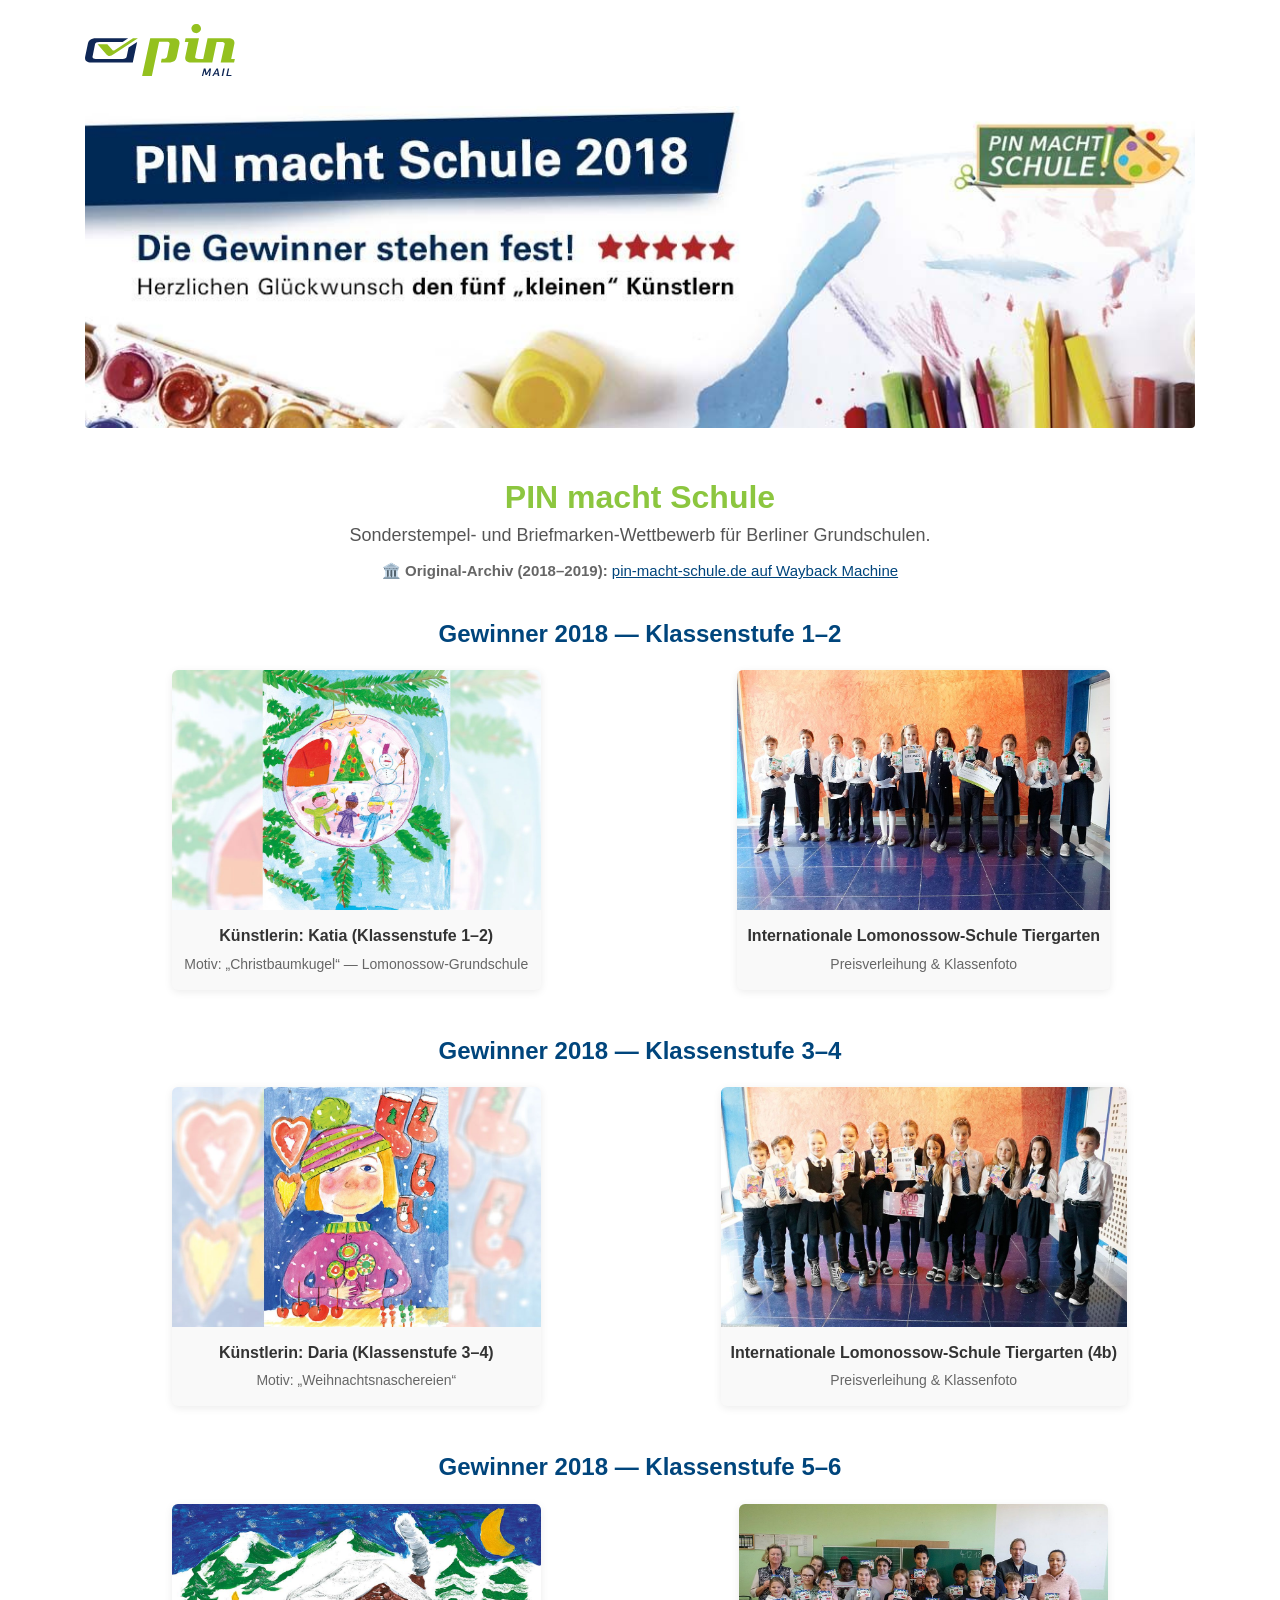
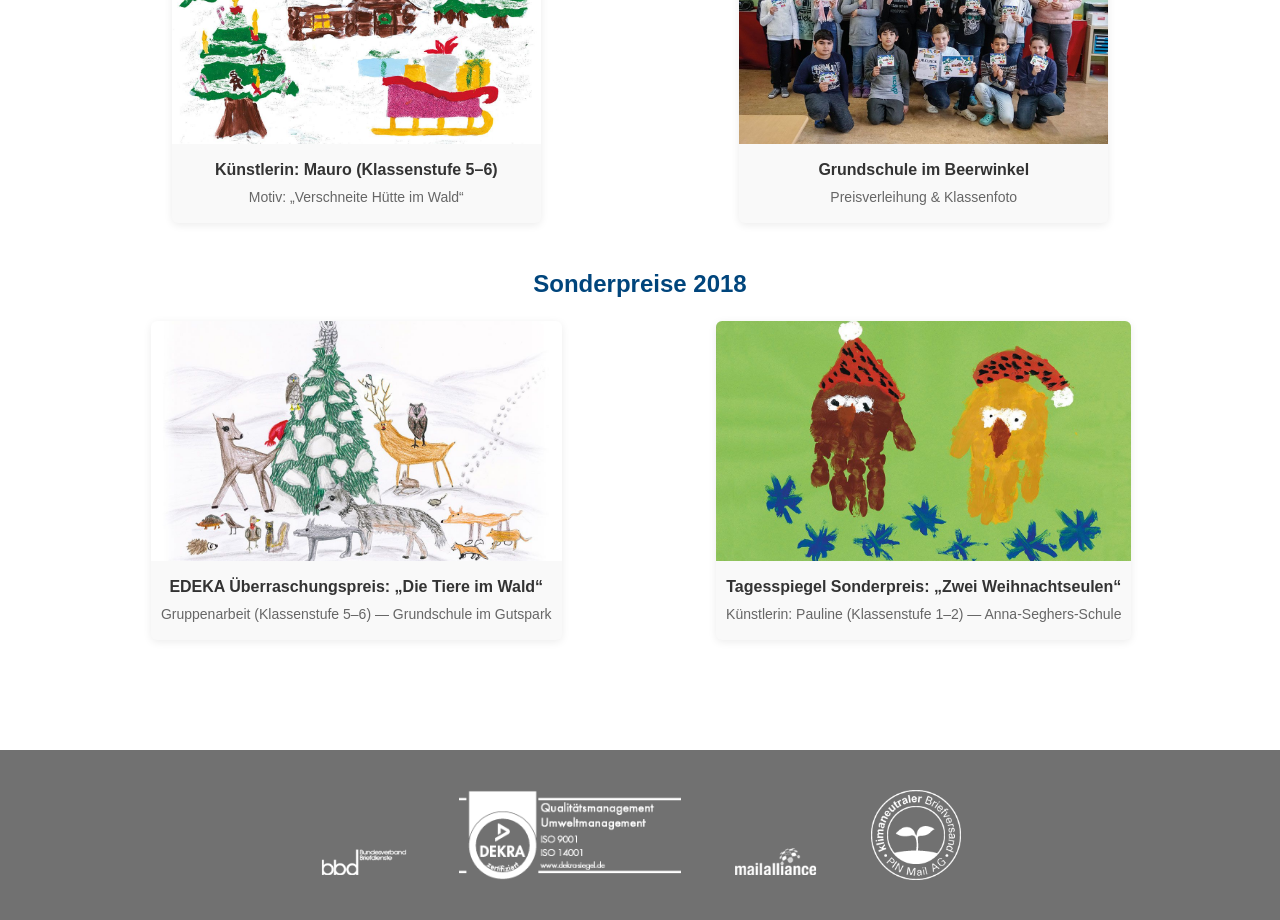
==== commit bd4590d6: "update index.html and README.md for 2018 winners with corrected asset paths and enhanced meta tags" ====
--- a/index.html
+++ b/index.html
@@ -8,18 +8,19 @@
     <!-- Vercel Web Analytics -->
     <script defer src="/_vercel/insights/script.js"></script>
 
-    <!-- Open Graph / Social Media Meta Tags -->
+    <!-- Open Graph / Meta Tags -->
     <meta property="og:type" content="website">
     <meta property="og:url" content="https://pin-macht-schule-katja-win.vercel.app/">
     <meta property="og:title" content="PIN macht Schule 2018 — Gewinner Katia (Lomonossow-Grundschule)">
     <meta property="og:description" content="Gewinnermotiv Klasse 1–2 (Christbaumkugel) von Katia (Ekaterina Bazhanova) — Lomonossow-Grundschule Berlin.">
-    <meta property="og:image" content="https://pin-macht-schule-katja-win.vercel.app/photo/pin_macht_schule_2018_gewinnermotive_klasse-1-2.jpg">
+    <meta property="og:image" content="https://pin-macht-schule-katja-win.vercel.app/assets/photo/pin_macht_schule_2018_gewinnermotive_klasse-1-2.jpg">
 
     <!-- Twitter Card -->
     <meta name="twitter:card" content="summary_large_image">
     <meta name="twitter:title" content="PIN macht Schule 2018 — Gewinner Katia">
     <meta name="twitter:description" content="Gewinnermotiv Klasse 1–2 von Katia (Ekaterina Bazhanova) — Lomonossow-Grundschule Berlin.">
-    <meta name="twitter:image" content="https://pin-macht-schule-katja-win.vercel.app/photo/pin_macht_schule_2018_gewinnermotive_klasse-1-2.jpg">
+    <meta name="twitter:image" content="https://pin-macht-schule-katja-win.vercel.app/assets/photo/pin_macht_schule_2018_gewinnermotive_klasse-1-2.jpg">
+
     <!-- CSS Files -->
     <link rel="stylesheet" href="assets/css_xk9mMWFa_7xPuj9GRkROb4jde2uUqfm0CEAH4OjG288.css">
     <link rel="stylesheet" href="assets/css_xE-rWrJf-fncB6ztZfd2huxqgxu4WO-qwma6Xer30m4.css">
@@ -226,14 +227,14 @@
         <h2>Gewinner 2018 — Klassenstufe 1–2</h2>
         <div class="card-grid">
             <article class="card">
-                <img src="photo/pin_macht_schule_2018_gewinnermotive_klasse-1-2.jpg" alt="Gewinnermotiv Christbaumkugel">
+                <img src="assets/photo/pin_macht_schule_2018_gewinnermotive_klasse-1-2.jpg" alt="Gewinnermotiv Christbaumkugel">
                 <div class="card-details">
                     <h3>Künstlerin: Katia (Klassenstufe 1–2)</h3>
                     <p>Motiv: „Christbaumkugel“ — Lomonossow-Grundschule</p>
                 </div>
             </article>
             <article class="card">
-                <img src="photo/pin-macht-schule-2018_gewinnerklasse-lommonsssow-grundschule-2.jpg" alt="Lomonossow-Grundschule Preisverleihung">
+                <img src="assets/photo/pin-macht-schule-2018_gewinnerklasse-lommonsssow-grundschule-2.jpg" alt="Lomonossow-Grundschule Preisverleihung">
                 <div class="card-details">
                     <h3>Internationale Lomonossow-Schule Tiergarten</h3>
                     <p>Preisverleihung & Klassenfoto</p>
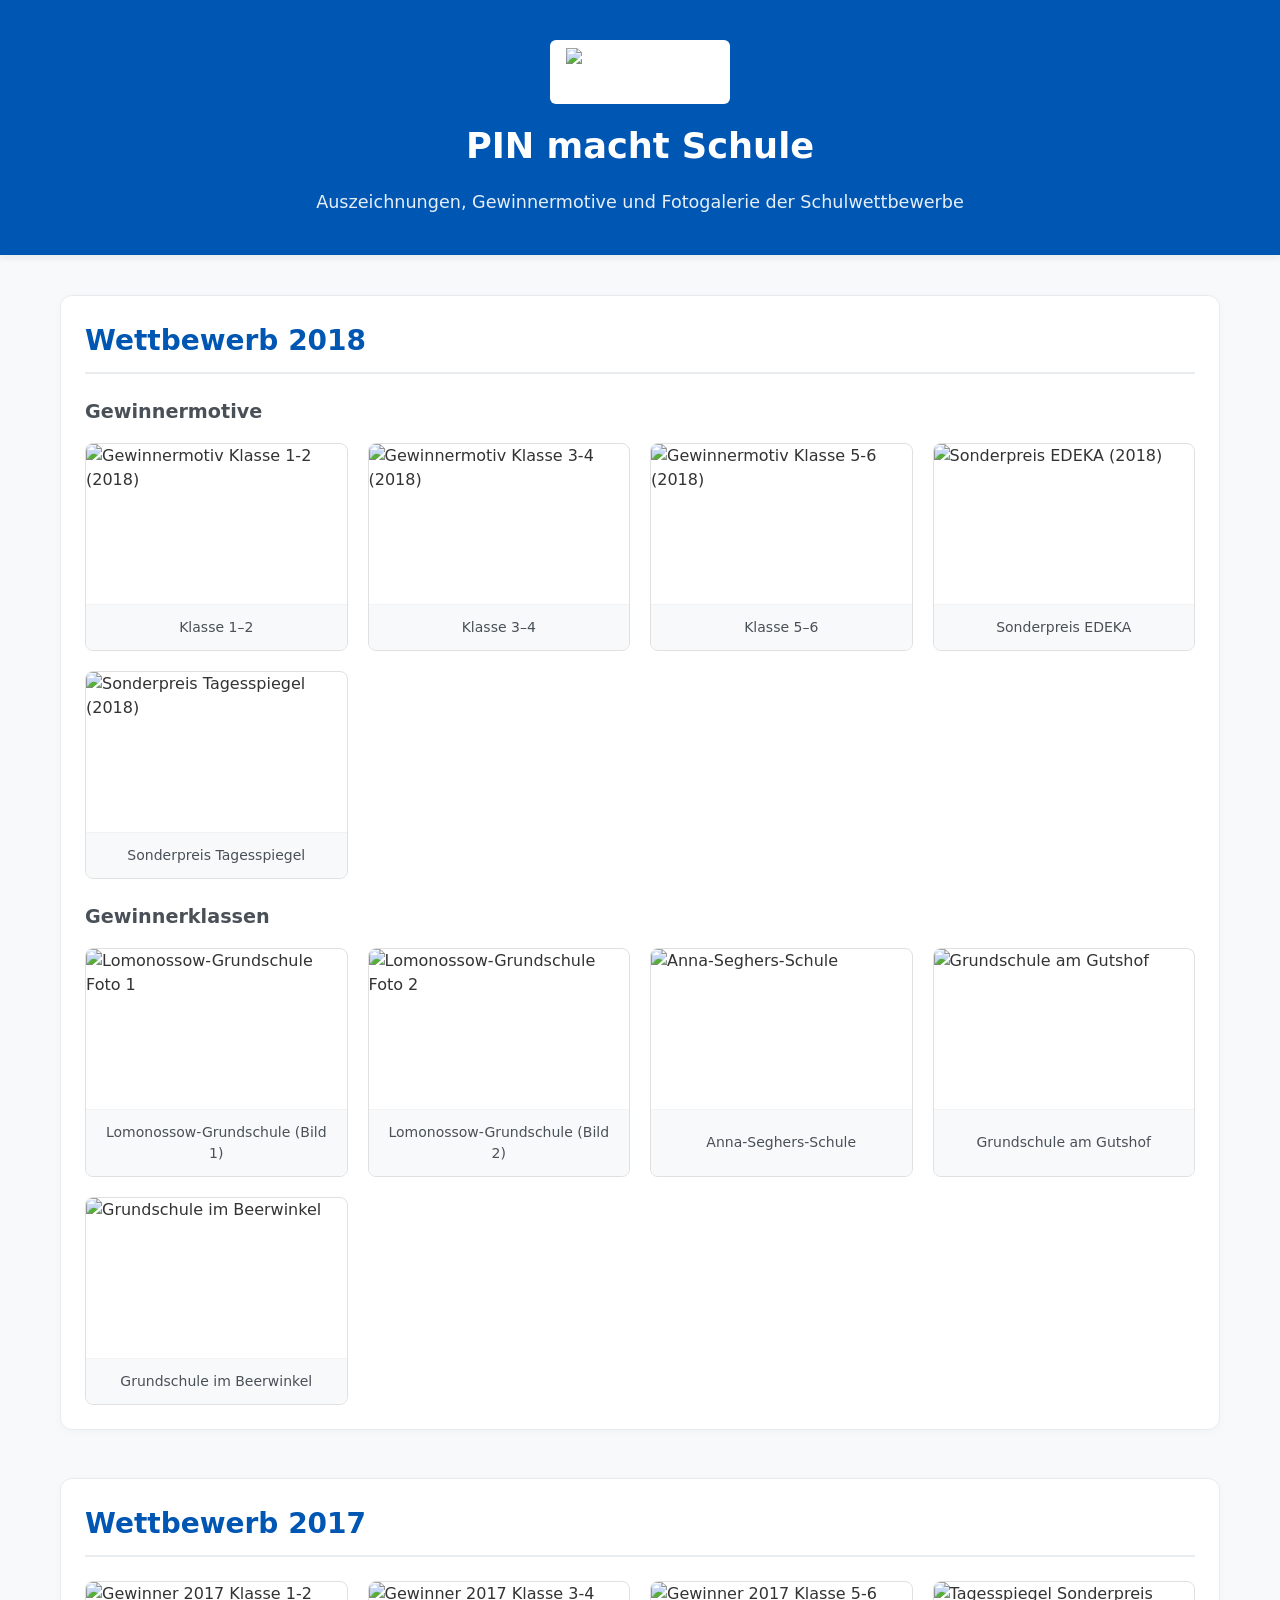
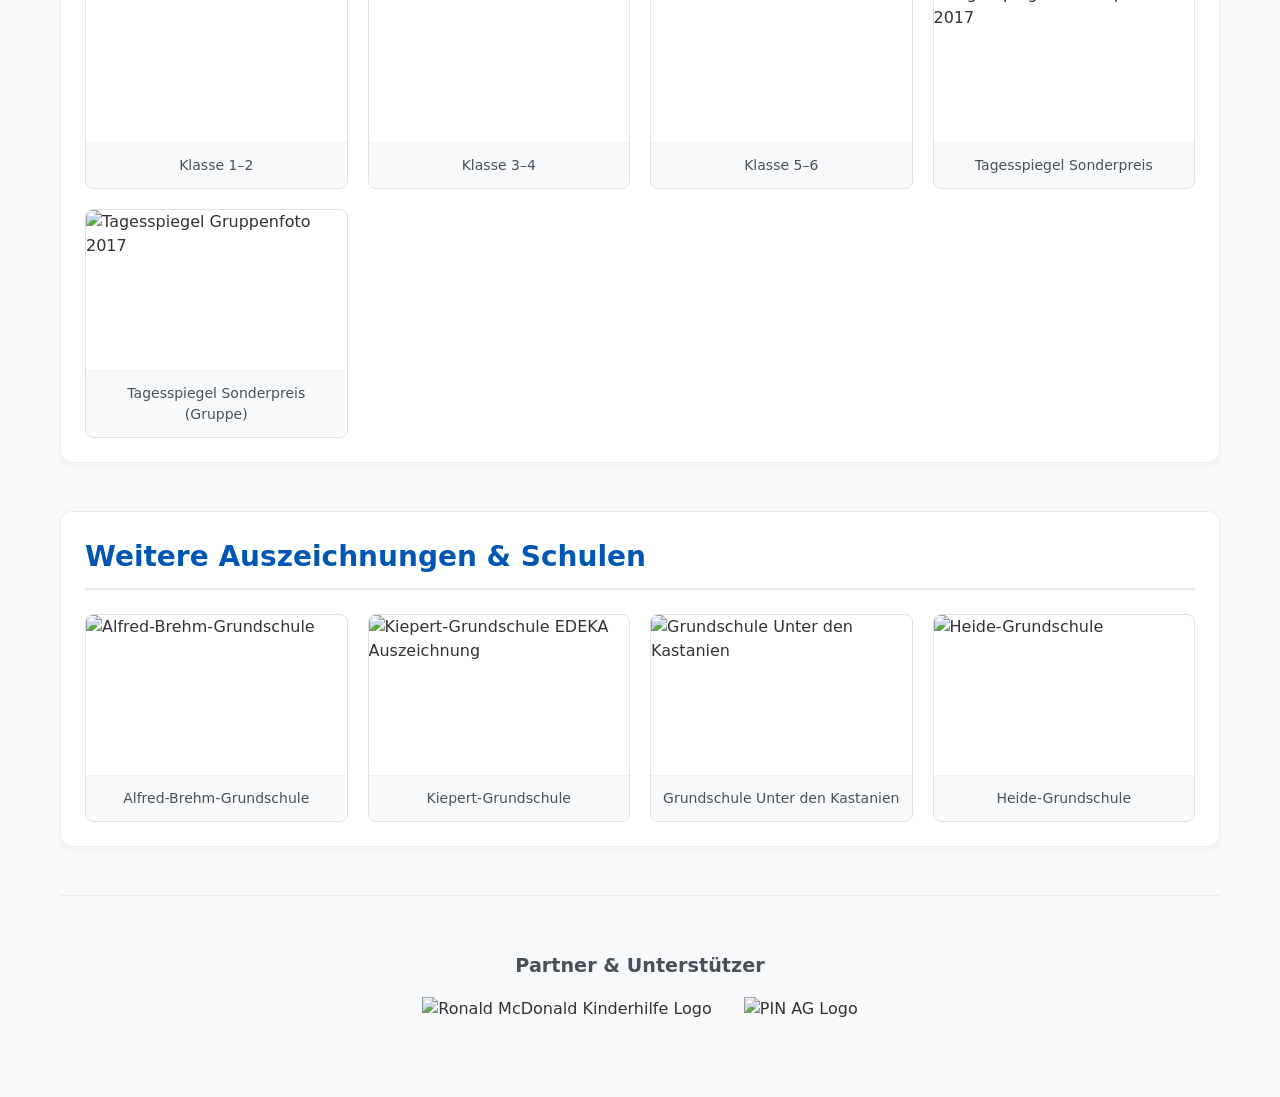
==== commit ef559bd4: "update index.html to enhance layout and styling for the 2018 winners gallery" ====
--- a/index.html
+++ b/index.html
@@ -3,337 +3,294 @@
 <head>
     <meta charset="UTF-8">
     <meta name="viewport" content="width=device-width, initial-scale=1.0">
-    <title>PIN macht Schule — Gewinner 2018</title>
-
-    <!-- Vercel Web Analytics -->
-    <script defer src="/_vercel/insights/script.js"></script>
-
-    <!-- Open Graph / Meta Tags -->
-    <meta property="og:type" content="website">
-    <meta property="og:url" content="https://pin-macht-schule-katja-win.vercel.app/">
-    <meta property="og:title" content="PIN macht Schule 2018 — Gewinner Katia (Lomonossow-Grundschule)">
-    <meta property="og:description" content="Gewinnermotiv Klasse 1–2 (Christbaumkugel) von Katia (Ekaterina Bazhanova) — Lomonossow-Grundschule Berlin.">
-    <meta property="og:image" content="https://pin-macht-schule-katja-win.vercel.app/assets/photo/pin_macht_schule_2018_gewinnermotive_klasse-1-2.jpg">
-
-    <!-- Twitter Card -->
-    <meta name="twitter:card" content="summary_large_image">
-    <meta name="twitter:title" content="PIN macht Schule 2018 — Gewinner Katia">
-    <meta name="twitter:description" content="Gewinnermotiv Klasse 1–2 von Katia (Ekaterina Bazhanova) — Lomonossow-Grundschule Berlin.">
-    <meta name="twitter:image" content="https://pin-macht-schule-katja-win.vercel.app/assets/photo/pin_macht_schule_2018_gewinnermotive_klasse-1-2.jpg">
-
-    <!-- CSS Files -->
-    <link rel="stylesheet" href="assets/css_xk9mMWFa_7xPuj9GRkROb4jde2uUqfm0CEAH4OjG288.css">
-    <link rel="stylesheet" href="assets/css_xE-rWrJf-fncB6ztZfd2huxqgxu4WO-qwma6Xer30m4.css">
-    <link rel="stylesheet" href="assets/css_Thp1QEB4qoB5nfa5xS7vRV6wtSxY0aHxZzTykwhQUDg.css">
-
+    <title>PIN macht Schule – Fotogalerie</title>
     <style>
-        html, body {
-            margin: 0 !important;
-            padding: 0 !important;
-            height: auto !important;
-            min-height: 100% !important;
-        }
-
-        .site-header, .main-content {
-            max-width: 1140px;
+        /* Global Reset & Base Styles */
+        *, *::before, *::after {
+            box-sizing: border-box;
+            margin: 0;
+            padding: 0;
+        }
+
+        body {
+            font-family: system-ui, -apple-system, BlinkMacSystemFont, "Segoe UI", Roboto, sans-serif;
+            line-height: 1.5;
+            color: #333333;
+            background-color: #f8f9fa;
+            padding-bottom: 60px;
+        }
+
+        /* Header Section */
+        .header {
+            background-color: #0056b3;
+            color: #ffffff;
+            padding: 40px 20px;
+            text-align: center;
+            margin-bottom: 40px;
+            box-shadow: 0 4px 6px rgba(0, 0, 0, 0.05);
+        }
+
+        .header-content {
+            max-width: 1200px;
             margin: 0 auto;
-            padding: 20px 15px;
-        }
-
-        .site-header {
-            padding-bottom: 0;
+            display: flex;
+            flex-direction: column;
+            align-items: center;
+            gap: 16px;
         }
 
         .main-logo {
-            max-height: 60px;
-            width: auto;
-            margin-bottom: 20px;
-        }
-
-        .header-banner {
+            max-width: 180px;
+            height: auto;
+            background: #ffffff;
+            padding: 8px 16px;
+            border-radius: 6px;
+        }
+
+        .header h1 {
+            font-size: 2.2rem;
+            font-weight: 700;
+        }
+
+        .header p {
+            font-size: 1.1rem;
+            opacity: 0.9;
+        }
+
+        /* Main Container */
+        .container {
+            max-width: 1200px;
+            margin: 0 auto;
+            padding: 0 20px;
+        }
+
+        .gallery-section {
+            margin-bottom: 48px;
+            background: #ffffff;
+            padding: 24px;
+            border-radius: 12px;
+            border: 1px solid #e9ecef;
+            box-shadow: 0 2px 8px rgba(0, 0, 0, 0.03);
+        }
+
+        .section-title {
+            font-size: 1.75rem;
+            color: #0056b3;
+            border-bottom: 2px solid #e9ecef;
+            padding-bottom: 10px;
+            margin-bottom: 24px;
+        }
+
+        .subsection-title {
+            font-size: 1.2rem;
+            color: #495057;
+            margin: 24px 0 16px 0;
+        }
+
+        /* Responsive Photo Grid */
+        .photo-grid {
+            display: grid;
+            grid-template-columns: repeat(auto-fill, minmax(220px, 1fr));
+            gap: 20px;
+        }
+
+        /* Photo Cards */
+        .photo-card {
+            background-color: #ffffff;
+            border: 1px solid #e0e0e0;
+            border-radius: 8px;
+            overflow: hidden;
+            display: flex;
+            flex-direction: column;
+            transition: transform 0.2s ease, box-shadow 0.2s ease;
+        }
+
+        .photo-card:hover {
+            transform: translateY(-4px);
+            box-shadow: 0 6px 16px rgba(0, 0, 0, 0.1);
+        }
+
+        .photo-card img {
             width: 100%;
-            height: auto;
-            display: block;
-            border-radius: 4px;
-        }
-
-        .intro {
-            text-align: center;
-            margin: 30px 0 40px;
-        }
-
-        .intro h1 {
-            color: #8cc63f;
-            font-size: 32px;
-            margin-bottom: 8px;
-        }
-
-        .intro p {
-            color: #555;
-            font-size: 18px;
-            margin: 0;
-        }
-
-        .intro .archive-link {
-            margin-top: 14px;
-            font-size: 15px;
-            color: #666;
-        }
-
-        .intro .archive-link a {
-            color: #00457c;
-            text-decoration: underline;
-            font-weight: 500;
-        }
-
-        .intro .archive-link a:hover {
-            color: #8cc63f;
-        }
-
-        .featured-winner {
-            margin-bottom: 50px;
-        }
-
-        .featured-winner h2 {
-            text-align: center;
-            color: #00457c;
-            font-size: 24px;
-            margin-bottom: 25px;
-        }
-
-        .card-grid {
-            display: grid;
-            grid-template-columns: repeat(auto-fit, minmax(300px, 1fr));
-            gap: 25px;
-        }
-
-        .card {
-            background: #f9f9f9;
-            border-radius: 6px;
-            overflow: hidden;
-            box-shadow: 0 2px 8px rgba(0,0,0,0.08);
-            text-align: center;
-        }
-
-        .card img {
-            width: 100%;
-            height: 240px;
+            height: 160px;
             object-fit: cover;
             display: block;
-            cursor: pointer;
-            transition: transform 0.2s ease, box-shadow 0.2s ease;
-        }
-
-        .card img:hover {
-            transform: scale(1.02);
-            box-shadow: 0 4px 15px rgba(0,0,0,0.2);
-        }
-
-        .card-details {
-            padding: 15px 10px;
-        }
-
-        .card h3 {
-            font-size: 16px;
-            color: #333;
-            margin: 0 0 6px 0;
-        }
-
-        .card p {
-            font-size: 14px;
-            color: #666;
-            margin: 0;
-        }
-
-        .lightbox-modal {
-            display: none;
-            position: fixed;
-            z-index: 9999;
-            top: 0;
-            left: 0;
-            width: 100vw;
-            height: 100vh;
-            background-color: rgba(0, 0, 0, 0.88);
+        }
+
+        .photo-card figcaption {
+            padding: 12px;
+            font-size: 0.875rem;
+            font-weight: 500;
+            color: #495057;
+            text-align: center;
+            background-color: #f8f9fa;
+            border-top: 1px solid #f1f3f5;
+            flex-grow: 1;
+            display: flex;
+            align-items: center;
+            justify-content: center;
+        }
+
+        /* Partner Section & Footer */
+        .partner-section {
+            text-align: center;
+            padding: 32px 0 16px;
+            border-top: 1px solid #e9ecef;
+            margin-top: 40px;
+        }
+
+        .partner-logos {
+            display: flex;
             justify-content: center;
             align-items: center;
-            cursor: zoom-out;
-        }
-
-        .lightbox-modal img {
-            max-width: 90vw;
-            max-height: 90vh;
+            gap: 32px;
+            flex-wrap: wrap;
+            margin-top: 16px;
+        }
+
+        .partner-logo {
+            max-height: 48px;
+            width: auto;
             object-fit: contain;
-            border-radius: 6px;
-            box-shadow: 0 5px 25px rgba(0,0,0,0.6);
-        }
-
-        footer.site-footer {
-            background-color: #717171 !important;
-            padding: 40px 20px !important;
-            margin-top: 40px !important;
-            height: auto !important;
-            min-height: 0 !important;
-            max-height: none !important;
-            display: block !important;
-            position: relative !important;
-            clear: both !important;
-        }
-
-        .partner-logos {
-            display: flex !important;
-            justify-content: center !important;
-            align-items: center !important;
-            gap: 50px !important;
-            flex-wrap: wrap !important;
-            max-width: 1140px !important;
-            margin: 0 auto !important;
-        }
-
-        .partner-logos img {
-            height: 90px !important;
-            min-height: 90px !important;
-            max-height: 90px !important;
-            width: auto !important;
-            object-fit: contain !important;
-            display: block !important;
+            filter: grayscale(20%);
+            transition: filter 0.2s ease, transform 0.2s ease;
+        }
+
+        .partner-logo:hover {
+            filter: grayscale(0%);
+            transform: scale(1.05);
         }
     </style>
 </head>
 <body>
 
-<header class="site-header">
-    <div class="logo-container">
-        <img src="assets/pin-logo.svg" alt="PIN AG Logo" class="main-logo">
-    </div>
-    <div class="banner">
-        <img src="assets/header_pin-macht-schule-2018_gewinner-stehen-fest.jpg" alt="PIN macht Schule 2018" class="header-banner">
+<!-- Site Header -->
+<header class="header">
+    <div class="header-content">
+        <img src="photo/pin-logo.svg" alt="PIN Mail AG Logo" class="main-logo">
+        <h1>PIN macht Schule</h1>
+        <p>Auszeichnungen, Gewinnermotive und Fotogalerie der Schulwettbewerbe</p>
     </div>
 </header>
 
-<main class="main-content">
-    <section class="intro">
-        <h1>PIN macht Schule</h1>
-        <p>Sonderstempel- und Briefmarken-Wettbewerb für Berliner Grundschulen.</p>
-        <p class="archive-link">
-            🏛️ <strong>Original-Archiv (2018–2019):</strong>
-            <a href="https://web.archive.org/web/20191111202148/https://pin-macht-schule.de/" target="_blank" rel="noopener">
-                pin-macht-schule.de auf Wayback Machine
-            </a>
-        </p>
-    </section>
-
-    <!-- 2018 Winner 1: Katja (Lomonossow Tiergarten) -->
-    <section class="featured-winner">
-        <h2>Gewinner 2018 — Klassenstufe 1–2</h2>
-        <div class="card-grid">
-            <article class="card">
-                <img src="assets/photo/pin_macht_schule_2018_gewinnermotive_klasse-1-2.jpg" alt="Gewinnermotiv Christbaumkugel">
-                <div class="card-details">
-                    <h3>Künstlerin: Katia (Klassenstufe 1–2)</h3>
-                    <p>Motiv: „Christbaumkugel“ — Lomonossow-Grundschule</p>
-                </div>
-            </article>
-            <article class="card">
-                <img src="assets/photo/pin-macht-schule-2018_gewinnerklasse-lommonsssow-grundschule-2.jpg" alt="Lomonossow-Grundschule Preisverleihung">
-                <div class="card-details">
-                    <h3>Internationale Lomonossow-Schule Tiergarten</h3>
-                    <p>Preisverleihung & Klassenfoto</p>
-                </div>
-            </article>
-        </div>
-    </section>
-
-    <!-- 2018 Winner 2: Daria (Lomonossow 4b) -->
-    <section class="featured-winner">
-        <h2>Gewinner 2018 — Klassenstufe 3–4</h2>
-        <div class="card-grid">
-            <article class="card">
-                <img src="assets/pin_macht_schule_2018_gewinnermotive_klasse-3-4.jpg" alt="Gewinnermotiv Weihnachtsnaschereien">
-                <div class="card-details">
-                    <h3>Künstlerin: Daria (Klassenstufe 3–4)</h3>
-                    <p>Motiv: „Weihnachtsnaschereien“</p>
-                </div>
-            </article>
-            <article class="card">
-                <img src="assets/pin-macht-schule-2018_gewinnerklasse-lommonsssow-grundschule-1.jpg" alt="Lomonossow-Schule 4b">
-                <div class="card-details">
-                    <h3>Internationale Lomonossow-Schule Tiergarten (4b)</h3>
-                    <p>Preisverleihung & Klassenfoto</p>
-                </div>
-            </article>
-        </div>
-    </section>
-
-    <!-- 2018 Winner 3: Mauro (Beerwinkel) -->
-    <section class="featured-winner">
-        <h2>Gewinner 2018 — Klassenstufe 5–6</h2>
-        <div class="card-grid">
-            <article class="card">
-                <img src="assets/pin_macht_schule_2018_gewinnermotive_klasse-5-6.jpg" alt="Gewinnermotiv Verschneite Hütte im Wald">
-                <div class="card-details">
-                    <h3>Künstlerin: Mauro (Klassenstufe 5–6)</h3>
-                    <p>Motiv: „Verschneite Hütte im Wald“</p>
-                </div>
-            </article>
-            <article class="card">
-                <img src="assets/pin-macht-schule-2018_gewinnerklasse-grundschule-im-beerwinkel.jpg" alt="Grundschule im Beerwinkel">
-                <div class="card-details">
-                    <h3>Grundschule im Beerwinkel</h3>
-                    <p>Preisverleihung & Klassenfoto</p>
-                </div>
-            </article>
-        </div>
-    </section>
-
-    <!-- 2018 Special Prizes: EDEKA & Tagesspiegel -->
-    <section class="featured-winner">
-        <h2>Sonderpreise 2018</h2>
-        <div class="card-grid">
-            <article class="card">
-                <img src="assets/pin_macht_schule_2018_gewinnermotive_edeka.jpg" alt="EDEKA Überraschungspreis">
-                <div class="card-details">
-                    <h3>EDEKA Überraschungspreis: „Die Tiere im Wald“</h3>
-                    <p>Gruppenarbeit (Klassenstufe 5–6) — Grundschule im Gutspark</p>
-                </div>
-            </article>
-            <article class="card">
-                <img src="assets/pin_macht_schule_2018_gewinnermotive_tagesspiegel.jpg" alt="Tagesspiegel Sonderpreis">
-                <div class="card-details">
-                    <h3>Tagesspiegel Sonderpreis: „Zwei Weihnachtseulen“</h3>
-                    <p>Künstlerin: Pauline (Klassenstufe 1–2) — Anna-Seghers-Schule</p>
-                </div>
-            </article>
-        </div>
-    </section>
+<!-- Main Content -->
+<main class="container">
+
+    <!-- Section: Gewinner 2018 -->
+    <section class="gallery-section">
+        <h2 class="section-title">Wettbewerb 2018</h2>
+
+        <h3 class="subsection-title">Gewinnermotive</h3>
+        <div class="photo-grid">
+            <figure class="photo-card">
+                <img src="photo/pin_macht_schule_2018_gewinnermotive_klasse-1-2.jpg" alt="Gewinnermotiv Klasse 1-2 (2018)" loading="lazy">
+                <figcaption>Klasse 1–2</figcaption>
+            </figure>
+            <figure class="photo-card">
+                <img src="photo/pin_macht_schule_2018_gewinnermotive_klasse-3-4.jpg" alt="Gewinnermotiv Klasse 3-4 (2018)" loading="lazy">
+                <figcaption>Klasse 3–4</figcaption>
+            </figure>
+            <figure class="photo-card">
+                <img src="photo/pin_macht_schule_2018_gewinnermotive_klasse-5-6.jpg" alt="Gewinnermotiv Klasse 5-6 (2018)" loading="lazy">
+                <figcaption>Klasse 5–6</figcaption>
+            </figure>
+            <figure class="photo-card">
+                <img src="photo/pin_macht_schule_2018_gewinnermotive_edeka.jpg" alt="Sonderpreis EDEKA (2018)" loading="lazy">
+                <figcaption>Sonderpreis EDEKA</figcaption>
+            </figure>
+            <figure class="photo-card">
+                <img src="photo/pin_macht_schule_2018_gewinnermotive_tagesspiegel.jpg" alt="Sonderpreis Tagesspiegel (2018)" loading="lazy">
+                <figcaption>Sonderpreis Tagesspiegel</figcaption>
+            </figure>
+        </div>
+
+        <h3 class="subsection-title">Gewinnerklassen</h3>
+        <div class="photo-grid">
+            <figure class="photo-card">
+                <img src="photo/pin-macht-schule-2018_gewinnerklasse-lommonsssow-grundschule-1.jpg" alt="Lomonossow-Grundschule Foto 1" loading="lazy">
+                <figcaption>Lomonossow-Grundschule (Bild 1)</figcaption>
+            </figure>
+            <figure class="photo-card">
+                <img src="photo/pin-macht-schule-2018_gewinnerklasse-lommonsssow-grundschule-2.jpg" alt="Lomonossow-Grundschule Foto 2" loading="lazy">
+                <figcaption>Lomonossow-Grundschule (Bild 2)</figcaption>
+            </figure>
+            <figure class="photo-card">
+                <img src="photo/pin-macht-schule-2018_gewinnerklasse-anna-seghers-schule.jpg" alt="Anna-Seghers-Schule" loading="lazy">
+                <figcaption>Anna-Seghers-Schule</figcaption>
+            </figure>
+            <figure class="photo-card">
+                <img src="photo/pin-macht-schule-2018_gewinnerklasse-grundschule-am-gutshof.jpg" alt="Grundschule am Gutshof" loading="lazy">
+                <figcaption>Grundschule am Gutshof</figcaption>
+            </figure>
+            <figure class="photo-card">
+                <img src="photo/pin-macht-schule-2018_gewinnerklasse-grundschule-im-beerwinkel.jpg" alt="Grundschule im Beerwinkel" loading="lazy">
+                <figcaption>Grundschule im Beerwinkel</figcaption>
+            </figure>
+        </div>
+    </section>
+
+    <!-- Section: Gewinner 2017 -->
+    <section class="gallery-section">
+        <h2 class="section-title">Wettbewerb 2017</h2>
+        <div class="photo-grid">
+            <figure class="photo-card">
+                <img src="photo/pin_macht_schule_gewinner_2017_klasse_1-2.jpg" alt="Gewinner 2017 Klasse 1-2" loading="lazy">
+                <figcaption>Klasse 1–2</figcaption>
+            </figure>
+            <figure class="photo-card">
+                <img src="photo/pin_macht_schule_gewinner_2017_klasse_3-4.jpg" alt="Gewinner 2017 Klasse 3-4" loading="lazy">
+                <figcaption>Klasse 3–4</figcaption>
+            </figure>
+            <figure class="photo-card">
+                <img src="photo/pin_macht_schule_gewinner_2017_klasse_5-6.jpg" alt="Gewinner 2017 Klasse 5-6" loading="lazy">
+                <figcaption>Klasse 5–6</figcaption>
+            </figure>
+            <figure class="photo-card">
+                <img src="photo/pin_macht_schule_gewinner_2017_tagesspiegel.jpg" alt="Tagesspiegel Sonderpreis 2017" loading="lazy">
+                <figcaption>Tagesspiegel Sonderpreis</figcaption>
+            </figure>
+            <figure class="photo-card">
+                <img src="photo/pin_macht_schule_gewinner_2017_tagesspiegel_0.jpg" alt="Tagesspiegel Gruppenfoto 2017" loading="lazy">
+                <figcaption>Tagesspiegel Sonderpreis (Gruppe)</figcaption>
+            </figure>
+        </div>
+    </section>
+
+    <!-- Section: Weitere Gewinnerschulen -->
+    <section class="gallery-section">
+        <h2 class="section-title">Weitere Auszeichnungen & Schulen</h2>
+        <div class="photo-grid">
+            <figure class="photo-card">
+                <img src="photo/pin-macht-schule_gewinner-alfredbrehmgrundschule_small.jpg" alt="Alfred-Brehm-Grundschule" loading="lazy">
+                <figcaption>Alfred-Brehm-Grundschule</figcaption>
+            </figure>
+            <figure class="photo-card">
+                <img src="photo/pin-macht-schule_gewinner-edeka_kiepertgrundschule_small.jpg" alt="Kiepert-Grundschule EDEKA Auszeichnung" loading="lazy">
+                <figcaption>Kiepert-Grundschule</figcaption>
+            </figure>
+            <figure class="photo-card">
+                <img src="photo/pin-macht-schule_gewinner-gsunterdenkastanien_small.jpg" alt="Grundschule Unter den Kastanien" loading="lazy">
+                <figcaption>Grundschule Unter den Kastanien</figcaption>
+            </figure>
+            <figure class="photo-card">
+                <img src="photo/pin-macht-schule_gewinner-heidegrundschule_small_0.jpg" alt="Heide-Grundschule" loading="lazy">
+                <figcaption>Heide-Grundschule</figcaption>
+            </figure>
+        </div>
+    </section>
+
+    <!-- Partners Section -->
+    <section class="partner-section">
+        <h3 class="subsection-title">Partner & Unterstützer</h3>
+        <div class="partner-logos">
+            <img src="photo/ronaldmcdonald_logo.png" alt="Ronald McDonald Kinderhilfe Logo" class="partner-logo">
+            <img src="photo/pin-logo.svg" alt="PIN AG Logo" class="partner-logo">
+        </div>
+    </section>
+
 </main>
 
-<footer class="site-footer">
-    <div class="partner-logos">
-        <img src="assets/bbd_logo.png" alt="BBD Logo">
-        <img src="assets/dekra_logo.png" alt="DEKRA Logo">
-        <img src="assets/mailalliance_logo.png" alt="Mail Alliance Logo">
-        <img src="assets/KlimaneutralerBriefversand_logo.png" alt="Klimaneutraler Briefversand Logo">
-    </div>
-</footer>
-
-<div id="lightbox" class="lightbox-modal">
-    <img id="lightbox-img" src="" alt="Enlarged preview">
-</div>
-
-<script>
-    const lightbox = document.getElementById('lightbox');
-    const lightboxImg = document.getElementById('lightbox-img');
-
-    document.querySelectorAll('.card img').forEach(img => {
-        img.addEventListener('click', () => {
-            lightboxImg.src = img.src;
-            lightbox.style.display = 'flex';
-        });
-    });
-
-    lightbox.addEventListener('click', () => {
-        lightbox.style.display = 'none';
-    });
-</script>
+<!-- Optional Script import -->
+<script src="util.js"></script>
 </body>
 </html>
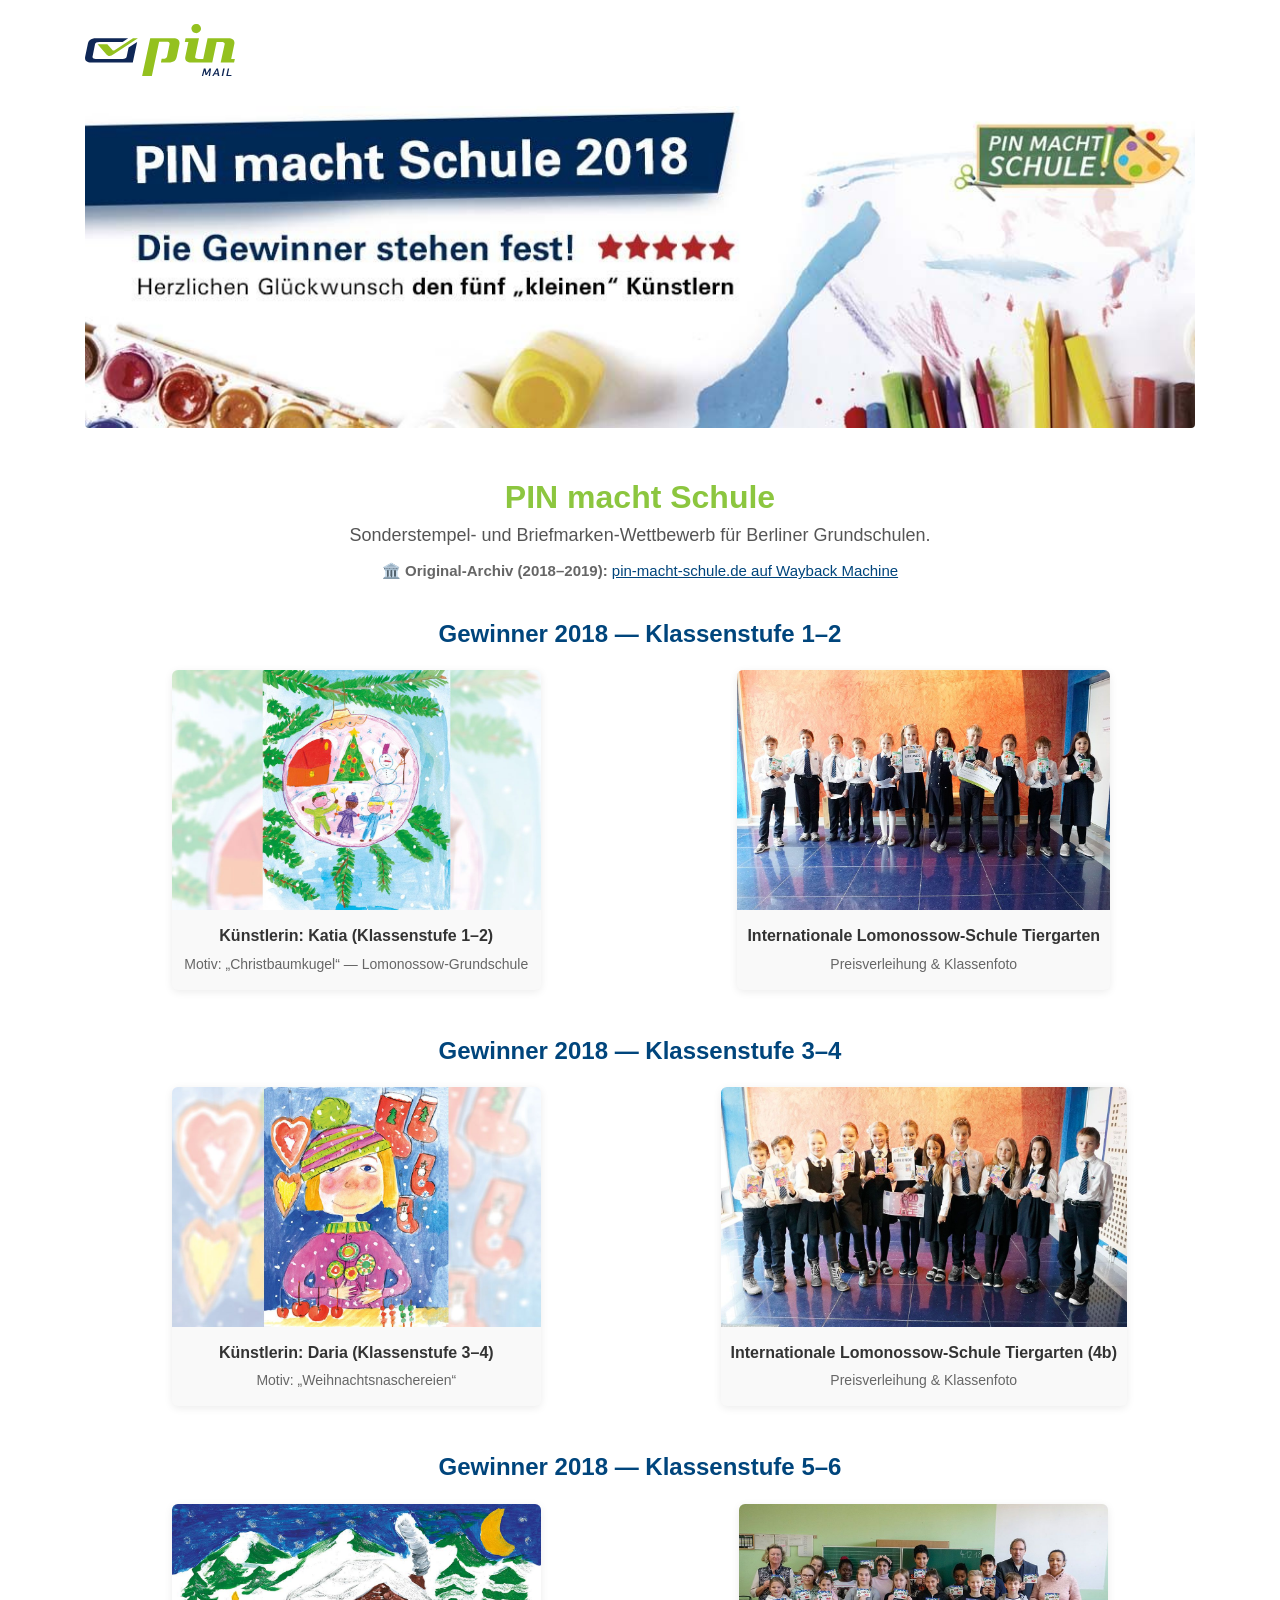
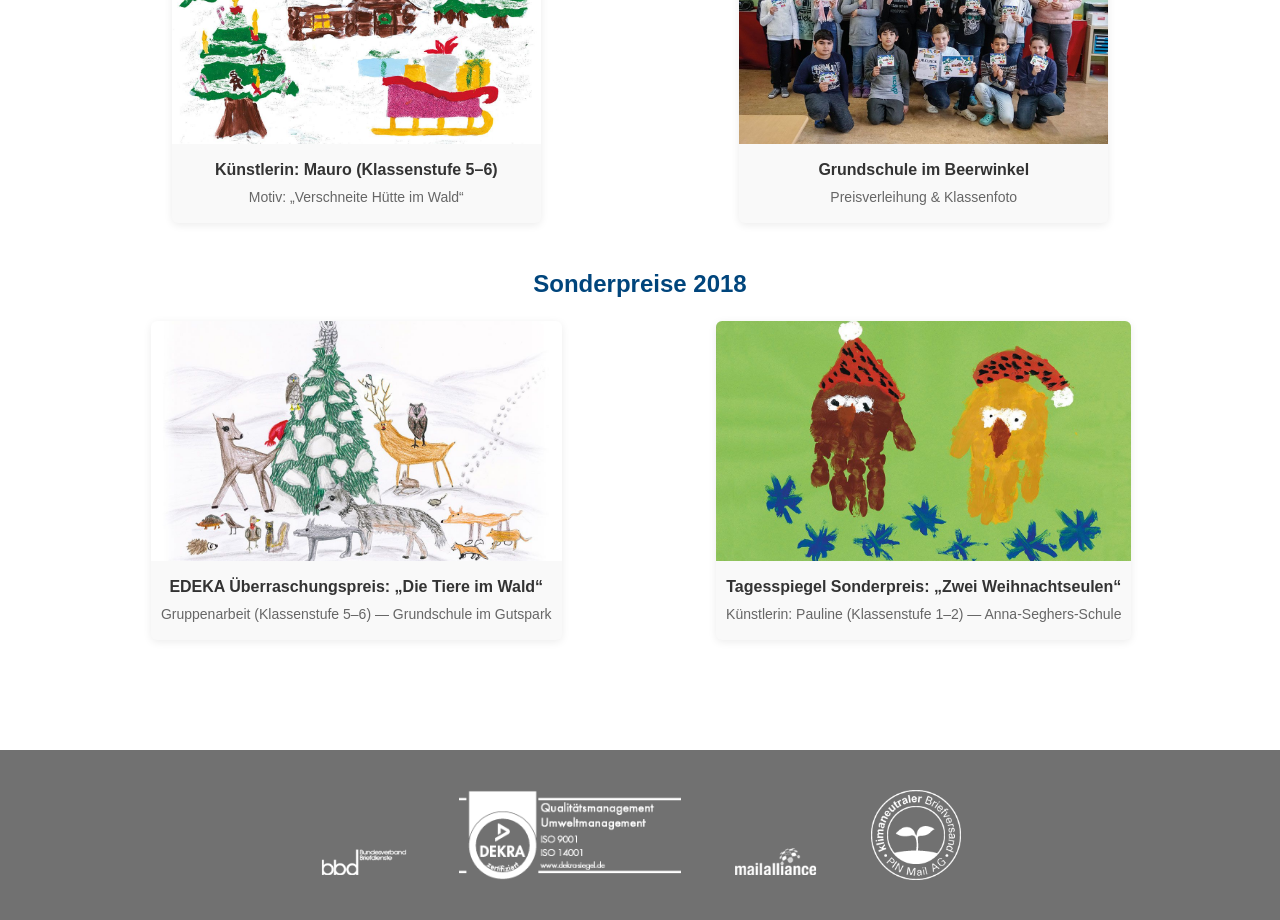
==== commit dcc70b1f: "update index.html to improve layout, add meta tags, and enhance styling for the 2018 winners gallery" ====
--- a/index.html
+++ b/index.html
@@ -3,294 +3,337 @@
 <head>
     <meta charset="UTF-8">
     <meta name="viewport" content="width=device-width, initial-scale=1.0">
-    <title>PIN macht Schule – Fotogalerie</title>
+    <title>PIN macht Schule — Gewinner 2018</title>
+
+    <!-- Vercel Web Analytics -->
+    <script defer src="/_vercel/insights/script.js"></script>
+
+    <!-- Open Graph / Meta Tags -->
+    <meta property="og:type" content="website">
+    <meta property="og:url" content="https://pin-macht-schule-katja-win.vercel.app/">
+    <meta property="og:title" content="PIN macht Schule 2018 — Gewinner Katia (Lomonossow-Grundschule)">
+    <meta property="og:description" content="Gewinnermotiv Klasse 1–2 (Christbaumkugel) von Katia (Ekaterina Bazhanova) — Lomonossow-Grundschule Berlin.">
+    <meta property="og:image" content="https://pin-macht-schule-katja-win.vercel.app/assets/photo/pin_macht_schule_2018_gewinnermotive_klasse-1-2.jpg">
+
+    <!-- Twitter Card -->
+    <meta name="twitter:card" content="summary_large_image">
+    <meta name="twitter:title" content="PIN macht Schule 2018 — Gewinner Katia">
+    <meta name="twitter:description" content="Gewinnermotiv Klasse 1–2 von Katia (Ekaterina Bazhanova) — Lomonossow-Grundschule Berlin.">
+    <meta name="twitter:image" content="https://pin-macht-schule-katja-win.vercel.app/assets/photo/pin_macht_schule_2018_gewinnermotive_klasse-1-2.jpg">
+
+    <!-- CSS Files -->
+    <link rel="stylesheet" href="assets/css_xk9mMWFa_7xPuj9GRkROb4jde2uUqfm0CEAH4OjG288.css">
+    <link rel="stylesheet" href="assets/css_xE-rWrJf-fncB6ztZfd2huxqgxu4WO-qwma6Xer30m4.css">
+    <link rel="stylesheet" href="assets/css_Thp1QEB4qoB5nfa5xS7vRV6wtSxY0aHxZzTykwhQUDg.css">
+
     <style>
-        /* Global Reset & Base Styles */
-        *, *::before, *::after {
-            box-sizing: border-box;
+        html, body {
+            margin: 0 !important;
+            padding: 0 !important;
+            height: auto !important;
+            min-height: 100% !important;
+        }
+
+        .site-header, .main-content {
+            max-width: 1140px;
+            margin: 0 auto;
+            padding: 20px 15px;
+        }
+
+        .site-header {
+            padding-bottom: 0;
+        }
+
+        .main-logo {
+            max-height: 60px;
+            width: auto;
+            margin-bottom: 20px;
+        }
+
+        .header-banner {
+            width: 100%;
+            height: auto;
+            display: block;
+            border-radius: 4px;
+        }
+
+        .intro {
+            text-align: center;
+            margin: 30px 0 40px;
+        }
+
+        .intro h1 {
+            color: #8cc63f;
+            font-size: 32px;
+            margin-bottom: 8px;
+        }
+
+        .intro p {
+            color: #555;
+            font-size: 18px;
             margin: 0;
-            padding: 0;
-        }
-
-        body {
-            font-family: system-ui, -apple-system, BlinkMacSystemFont, "Segoe UI", Roboto, sans-serif;
-            line-height: 1.5;
-            color: #333333;
-            background-color: #f8f9fa;
-            padding-bottom: 60px;
-        }
-
-        /* Header Section */
-        .header {
-            background-color: #0056b3;
-            color: #ffffff;
-            padding: 40px 20px;
+        }
+
+        .intro .archive-link {
+            margin-top: 14px;
+            font-size: 15px;
+            color: #666;
+        }
+
+        .intro .archive-link a {
+            color: #00457c;
+            text-decoration: underline;
+            font-weight: 500;
+        }
+
+        .intro .archive-link a:hover {
+            color: #8cc63f;
+        }
+
+        .featured-winner {
+            margin-bottom: 50px;
+        }
+
+        .featured-winner h2 {
             text-align: center;
-            margin-bottom: 40px;
-            box-shadow: 0 4px 6px rgba(0, 0, 0, 0.05);
-        }
-
-        .header-content {
-            max-width: 1200px;
-            margin: 0 auto;
-            display: flex;
-            flex-direction: column;
-            align-items: center;
-            gap: 16px;
-        }
-
-        .main-logo {
-            max-width: 180px;
-            height: auto;
-            background: #ffffff;
-            padding: 8px 16px;
+            color: #00457c;
+            font-size: 24px;
+            margin-bottom: 25px;
+        }
+
+        .card-grid {
+            display: grid;
+            grid-template-columns: repeat(auto-fit, minmax(300px, 1fr));
+            gap: 25px;
+        }
+
+        .card {
+            background: #f9f9f9;
             border-radius: 6px;
-        }
-
-        .header h1 {
-            font-size: 2.2rem;
-            font-weight: 700;
-        }
-
-        .header p {
-            font-size: 1.1rem;
-            opacity: 0.9;
-        }
-
-        /* Main Container */
-        .container {
-            max-width: 1200px;
-            margin: 0 auto;
-            padding: 0 20px;
-        }
-
-        .gallery-section {
-            margin-bottom: 48px;
-            background: #ffffff;
-            padding: 24px;
-            border-radius: 12px;
-            border: 1px solid #e9ecef;
-            box-shadow: 0 2px 8px rgba(0, 0, 0, 0.03);
-        }
-
-        .section-title {
-            font-size: 1.75rem;
-            color: #0056b3;
-            border-bottom: 2px solid #e9ecef;
-            padding-bottom: 10px;
-            margin-bottom: 24px;
-        }
-
-        .subsection-title {
-            font-size: 1.2rem;
-            color: #495057;
-            margin: 24px 0 16px 0;
-        }
-
-        /* Responsive Photo Grid */
-        .photo-grid {
-            display: grid;
-            grid-template-columns: repeat(auto-fill, minmax(220px, 1fr));
-            gap: 20px;
-        }
-
-        /* Photo Cards */
-        .photo-card {
-            background-color: #ffffff;
-            border: 1px solid #e0e0e0;
-            border-radius: 8px;
             overflow: hidden;
-            display: flex;
-            flex-direction: column;
-            transition: transform 0.2s ease, box-shadow 0.2s ease;
-        }
-
-        .photo-card:hover {
-            transform: translateY(-4px);
-            box-shadow: 0 6px 16px rgba(0, 0, 0, 0.1);
-        }
-
-        .photo-card img {
+            box-shadow: 0 2px 8px rgba(0,0,0,0.08);
+            text-align: center;
+        }
+
+        .card img {
             width: 100%;
-            height: 160px;
+            height: 240px;
             object-fit: cover;
             display: block;
-        }
-
-        .photo-card figcaption {
-            padding: 12px;
-            font-size: 0.875rem;
-            font-weight: 500;
-            color: #495057;
-            text-align: center;
-            background-color: #f8f9fa;
-            border-top: 1px solid #f1f3f5;
-            flex-grow: 1;
-            display: flex;
-            align-items: center;
-            justify-content: center;
-        }
-
-        /* Partner Section & Footer */
-        .partner-section {
-            text-align: center;
-            padding: 32px 0 16px;
-            border-top: 1px solid #e9ecef;
-            margin-top: 40px;
-        }
-
-        .partner-logos {
-            display: flex;
+            cursor: pointer;
+            transition: transform 0.2s ease, box-shadow 0.2s ease;
+        }
+
+        .card img:hover {
+            transform: scale(1.02);
+            box-shadow: 0 4px 15px rgba(0,0,0,0.2);
+        }
+
+        .card-details {
+            padding: 15px 10px;
+        }
+
+        .card h3 {
+            font-size: 16px;
+            color: #333;
+            margin: 0 0 6px 0;
+        }
+
+        .card p {
+            font-size: 14px;
+            color: #666;
+            margin: 0;
+        }
+
+        .lightbox-modal {
+            display: none;
+            position: fixed;
+            z-index: 9999;
+            top: 0;
+            left: 0;
+            width: 100vw;
+            height: 100vh;
+            background-color: rgba(0, 0, 0, 0.88);
             justify-content: center;
             align-items: center;
-            gap: 32px;
-            flex-wrap: wrap;
-            margin-top: 16px;
-        }
-
-        .partner-logo {
-            max-height: 48px;
-            width: auto;
+            cursor: zoom-out;
+        }
+
+        .lightbox-modal img {
+            max-width: 90vw;
+            max-height: 90vh;
             object-fit: contain;
-            filter: grayscale(20%);
-            transition: filter 0.2s ease, transform 0.2s ease;
-        }
-
-        .partner-logo:hover {
-            filter: grayscale(0%);
-            transform: scale(1.05);
+            border-radius: 6px;
+            box-shadow: 0 5px 25px rgba(0,0,0,0.6);
+        }
+
+        footer.site-footer {
+            background-color: #717171 !important;
+            padding: 40px 20px !important;
+            margin-top: 40px !important;
+            height: auto !important;
+            min-height: 0 !important;
+            max-height: none !important;
+            display: block !important;
+            position: relative !important;
+            clear: both !important;
+        }
+
+        .partner-logos {
+            display: flex !important;
+            justify-content: center !important;
+            align-items: center !important;
+            gap: 50px !important;
+            flex-wrap: wrap !important;
+            max-width: 1140px !important;
+            margin: 0 auto !important;
+        }
+
+        .partner-logos img {
+            height: 90px !important;
+            min-height: 90px !important;
+            max-height: 90px !important;
+            width: auto !important;
+            object-fit: contain !important;
+            display: block !important;
         }
     </style>
 </head>
 <body>
 
-<!-- Site Header -->
-<header class="header">
-    <div class="header-content">
-        <img src="photo/pin-logo.svg" alt="PIN Mail AG Logo" class="main-logo">
-        <h1>PIN macht Schule</h1>
-        <p>Auszeichnungen, Gewinnermotive und Fotogalerie der Schulwettbewerbe</p>
+<header class="site-header">
+    <div class="logo-container">
+        <img src="assets/pin-logo.svg" alt="PIN AG Logo" class="main-logo">
+    </div>
+    <div class="banner">
+        <img src="assets/header_pin-macht-schule-2018_gewinner-stehen-fest.jpg" alt="PIN macht Schule 2018" class="header-banner">
     </div>
 </header>
 
-<!-- Main Content -->
-<main class="container">
-
-    <!-- Section: Gewinner 2018 -->
-    <section class="gallery-section">
-        <h2 class="section-title">Wettbewerb 2018</h2>
-
-        <h3 class="subsection-title">Gewinnermotive</h3>
-        <div class="photo-grid">
-            <figure class="photo-card">
-                <img src="photo/pin_macht_schule_2018_gewinnermotive_klasse-1-2.jpg" alt="Gewinnermotiv Klasse 1-2 (2018)" loading="lazy">
-                <figcaption>Klasse 1–2</figcaption>
-            </figure>
-            <figure class="photo-card">
-                <img src="photo/pin_macht_schule_2018_gewinnermotive_klasse-3-4.jpg" alt="Gewinnermotiv Klasse 3-4 (2018)" loading="lazy">
-                <figcaption>Klasse 3–4</figcaption>
-            </figure>
-            <figure class="photo-card">
-                <img src="photo/pin_macht_schule_2018_gewinnermotive_klasse-5-6.jpg" alt="Gewinnermotiv Klasse 5-6 (2018)" loading="lazy">
-                <figcaption>Klasse 5–6</figcaption>
-            </figure>
-            <figure class="photo-card">
-                <img src="photo/pin_macht_schule_2018_gewinnermotive_edeka.jpg" alt="Sonderpreis EDEKA (2018)" loading="lazy">
-                <figcaption>Sonderpreis EDEKA</figcaption>
-            </figure>
-            <figure class="photo-card">
-                <img src="photo/pin_macht_schule_2018_gewinnermotive_tagesspiegel.jpg" alt="Sonderpreis Tagesspiegel (2018)" loading="lazy">
-                <figcaption>Sonderpreis Tagesspiegel</figcaption>
-            </figure>
+<main class="main-content">
+    <section class="intro">
+        <h1>PIN macht Schule</h1>
+        <p>Sonderstempel- und Briefmarken-Wettbewerb für Berliner Grundschulen.</p>
+        <p class="archive-link">
+            🏛️ <strong>Original-Archiv (2018–2019):</strong>
+            <a href="https://web.archive.org/web/20191111202148/https://pin-macht-schule.de/" target="_blank" rel="noopener">
+                pin-macht-schule.de auf Wayback Machine
+            </a>
+        </p>
+    </section>
+
+    <!-- 2018 Winner 1: Katja (Lomonossow Tiergarten) -->
+    <section class="featured-winner">
+        <h2>Gewinner 2018 — Klassenstufe 1–2</h2>
+        <div class="card-grid">
+            <article class="card">
+                <img src="assets/photo/pin_macht_schule_2018_gewinnermotive_klasse-1-2.jpg" alt="Gewinnermotiv Christbaumkugel">
+                <div class="card-details">
+                    <h3>Künstlerin: Katia (Klassenstufe 1–2)</h3>
+                    <p>Motiv: „Christbaumkugel“ — Lomonossow-Grundschule</p>
+                </div>
+            </article>
+            <article class="card">
+                <img src="assets/photo/pin-macht-schule-2018_gewinnerklasse-lommonsssow-grundschule-2.jpg" alt="Lomonossow-Grundschule Preisverleihung">
+                <div class="card-details">
+                    <h3>Internationale Lomonossow-Schule Tiergarten</h3>
+                    <p>Preisverleihung & Klassenfoto</p>
+                </div>
+            </article>
         </div>
-
-        <h3 class="subsection-title">Gewinnerklassen</h3>
-        <div class="photo-grid">
-            <figure class="photo-card">
-                <img src="photo/pin-macht-schule-2018_gewinnerklasse-lommonsssow-grundschule-1.jpg" alt="Lomonossow-Grundschule Foto 1" loading="lazy">
-                <figcaption>Lomonossow-Grundschule (Bild 1)</figcaption>
-            </figure>
-            <figure class="photo-card">
-                <img src="photo/pin-macht-schule-2018_gewinnerklasse-lommonsssow-grundschule-2.jpg" alt="Lomonossow-Grundschule Foto 2" loading="lazy">
-                <figcaption>Lomonossow-Grundschule (Bild 2)</figcaption>
-            </figure>
-            <figure class="photo-card">
-                <img src="photo/pin-macht-schule-2018_gewinnerklasse-anna-seghers-schule.jpg" alt="Anna-Seghers-Schule" loading="lazy">
-                <figcaption>Anna-Seghers-Schule</figcaption>
-            </figure>
-            <figure class="photo-card">
-                <img src="photo/pin-macht-schule-2018_gewinnerklasse-grundschule-am-gutshof.jpg" alt="Grundschule am Gutshof" loading="lazy">
-                <figcaption>Grundschule am Gutshof</figcaption>
-            </figure>
-            <figure class="photo-card">
-                <img src="photo/pin-macht-schule-2018_gewinnerklasse-grundschule-im-beerwinkel.jpg" alt="Grundschule im Beerwinkel" loading="lazy">
-                <figcaption>Grundschule im Beerwinkel</figcaption>
-            </figure>
+    </section>
+
+    <!-- 2018 Winner 2: Daria (Lomonossow 4b) -->
+    <section class="featured-winner">
+        <h2>Gewinner 2018 — Klassenstufe 3–4</h2>
+        <div class="card-grid">
+            <article class="card">
+                <img src="assets/pin_macht_schule_2018_gewinnermotive_klasse-3-4.jpg" alt="Gewinnermotiv Weihnachtsnaschereien">
+                <div class="card-details">
+                    <h3>Künstlerin: Daria (Klassenstufe 3–4)</h3>
+                    <p>Motiv: „Weihnachtsnaschereien“</p>
+                </div>
+            </article>
+            <article class="card">
+                <img src="assets/pin-macht-schule-2018_gewinnerklasse-lommonsssow-grundschule-1.jpg" alt="Lomonossow-Schule 4b">
+                <div class="card-details">
+                    <h3>Internationale Lomonossow-Schule Tiergarten (4b)</h3>
+                    <p>Preisverleihung & Klassenfoto</p>
+                </div>
+            </article>
         </div>
     </section>
 
-    <!-- Section: Gewinner 2017 -->
-    <section class="gallery-section">
-        <h2 class="section-title">Wettbewerb 2017</h2>
-        <div class="photo-grid">
-            <figure class="photo-card">
-                <img src="photo/pin_macht_schule_gewinner_2017_klasse_1-2.jpg" alt="Gewinner 2017 Klasse 1-2" loading="lazy">
-                <figcaption>Klasse 1–2</figcaption>
-            </figure>
-            <figure class="photo-card">
-                <img src="photo/pin_macht_schule_gewinner_2017_klasse_3-4.jpg" alt="Gewinner 2017 Klasse 3-4" loading="lazy">
-                <figcaption>Klasse 3–4</figcaption>
-            </figure>
-            <figure class="photo-card">
-                <img src="photo/pin_macht_schule_gewinner_2017_klasse_5-6.jpg" alt="Gewinner 2017 Klasse 5-6" loading="lazy">
-                <figcaption>Klasse 5–6</figcaption>
-            </figure>
-            <figure class="photo-card">
-                <img src="photo/pin_macht_schule_gewinner_2017_tagesspiegel.jpg" alt="Tagesspiegel Sonderpreis 2017" loading="lazy">
-                <figcaption>Tagesspiegel Sonderpreis</figcaption>
-            </figure>
-            <figure class="photo-card">
-                <img src="photo/pin_macht_schule_gewinner_2017_tagesspiegel_0.jpg" alt="Tagesspiegel Gruppenfoto 2017" loading="lazy">
-                <figcaption>Tagesspiegel Sonderpreis (Gruppe)</figcaption>
-            </figure>
+    <!-- 2018 Winner 3: Mauro (Beerwinkel) -->
+    <section class="featured-winner">
+        <h2>Gewinner 2018 — Klassenstufe 5–6</h2>
+        <div class="card-grid">
+            <article class="card">
+                <img src="assets/pin_macht_schule_2018_gewinnermotive_klasse-5-6.jpg" alt="Gewinnermotiv Verschneite Hütte im Wald">
+                <div class="card-details">
+                    <h3>Künstlerin: Mauro (Klassenstufe 5–6)</h3>
+                    <p>Motiv: „Verschneite Hütte im Wald“</p>
+                </div>
+            </article>
+            <article class="card">
+                <img src="assets/pin-macht-schule-2018_gewinnerklasse-grundschule-im-beerwinkel.jpg" alt="Grundschule im Beerwinkel">
+                <div class="card-details">
+                    <h3>Grundschule im Beerwinkel</h3>
+                    <p>Preisverleihung & Klassenfoto</p>
+                </div>
+            </article>
         </div>
     </section>
 
-    <!-- Section: Weitere Gewinnerschulen -->
-    <section class="gallery-section">
-        <h2 class="section-title">Weitere Auszeichnungen & Schulen</h2>
-        <div class="photo-grid">
-            <figure class="photo-card">
-                <img src="photo/pin-macht-schule_gewinner-alfredbrehmgrundschule_small.jpg" alt="Alfred-Brehm-Grundschule" loading="lazy">
-                <figcaption>Alfred-Brehm-Grundschule</figcaption>
-            </figure>
-            <figure class="photo-card">
-                <img src="photo/pin-macht-schule_gewinner-edeka_kiepertgrundschule_small.jpg" alt="Kiepert-Grundschule EDEKA Auszeichnung" loading="lazy">
-                <figcaption>Kiepert-Grundschule</figcaption>
-            </figure>
-            <figure class="photo-card">
-                <img src="photo/pin-macht-schule_gewinner-gsunterdenkastanien_small.jpg" alt="Grundschule Unter den Kastanien" loading="lazy">
-                <figcaption>Grundschule Unter den Kastanien</figcaption>
-            </figure>
-            <figure class="photo-card">
-                <img src="photo/pin-macht-schule_gewinner-heidegrundschule_small_0.jpg" alt="Heide-Grundschule" loading="lazy">
-                <figcaption>Heide-Grundschule</figcaption>
-            </figure>
+    <!-- 2018 Special Prizes: EDEKA & Tagesspiegel -->
+    <section class="featured-winner">
+        <h2>Sonderpreise 2018</h2>
+        <div class="card-grid">
+            <article class="card">
+                <img src="assets/pin_macht_schule_2018_gewinnermotive_edeka.jpg" alt="EDEKA Überraschungspreis">
+                <div class="card-details">
+                    <h3>EDEKA Überraschungspreis: „Die Tiere im Wald“</h3>
+                    <p>Gruppenarbeit (Klassenstufe 5–6) — Grundschule im Gutspark</p>
+                </div>
+            </article>
+            <article class="card">
+                <img src="assets/pin_macht_schule_2018_gewinnermotive_tagesspiegel.jpg" alt="Tagesspiegel Sonderpreis">
+                <div class="card-details">
+                    <h3>Tagesspiegel Sonderpreis: „Zwei Weihnachtseulen“</h3>
+                    <p>Künstlerin: Pauline (Klassenstufe 1–2) — Anna-Seghers-Schule</p>
+                </div>
+            </article>
         </div>
     </section>
-
-    <!-- Partners Section -->
-    <section class="partner-section">
-        <h3 class="subsection-title">Partner & Unterstützer</h3>
-        <div class="partner-logos">
-            <img src="photo/ronaldmcdonald_logo.png" alt="Ronald McDonald Kinderhilfe Logo" class="partner-logo">
-            <img src="photo/pin-logo.svg" alt="PIN AG Logo" class="partner-logo">
-        </div>
-    </section>
-
 </main>
 
-<!-- Optional Script import -->
-<script src="util.js"></script>
+<footer class="site-footer">
+    <div class="partner-logos">
+        <img src="assets/bbd_logo.png" alt="BBD Logo">
+        <img src="assets/dekra_logo.png" alt="DEKRA Logo">
+        <img src="assets/mailalliance_logo.png" alt="Mail Alliance Logo">
+        <img src="assets/KlimaneutralerBriefversand_logo.png" alt="Klimaneutraler Briefversand Logo">
+    </div>
+</footer>
+
+<div id="lightbox" class="lightbox-modal">
+    <img id="lightbox-img" src="" alt="Enlarged preview">
+</div>
+
+<script>
+    const lightbox = document.getElementById('lightbox');
+    const lightboxImg = document.getElementById('lightbox-img');
+
+    document.querySelectorAll('.card img').forEach(img => {
+        img.addEventListener('click', () => {
+            lightboxImg.src = img.src;
+            lightbox.style.display = 'flex';
+        });
+    });
+
+    lightbox.addEventListener('click', () => {
+        lightbox.style.display = 'none';
+    });
+</script>
 </body>
 </html>
--- a/assets/css_xk9mMWFa_7xPuj9GRkROb4jde2uUqfm0CEAH4OjG288.css
+++ b/assets/css_xk9mMWFa_7xPuj9GRkROb4jde2uUqfm0CEAH4OjG288.css
@@ -0,0 +1,2 @@
+html,body,div,span,applet,object,iframe,h1,h2,h3,h4,h5,h6,p,blockquote,pre,a,abbr,acronym,address,big,cite,code,del,dfn,em,img,ins,kbd,q,s,samp,small,strike,strong,sub,sup,tt,var,b,u,i,center,dl,dt,dd,ol,ul,li,fieldset,form,label,legend,table,caption,tbody,tfoot,thead,tr,th,td,article,aside,canvas,details,embed,figure,figcaption,footer,header,hgroup,menu,nav,output,ruby,section,summary,time,mark,audio,video{margin:0;padding:0;border:0;font-size:100%;font:inherit;vertical-align:baseline;}article,aside,details,figcaption,figure,footer,header,hgroup,menu,nav,section{display:block;}body{line-height:1;}ol,ul{list-style:none;}blockquote,q{quotes:none;}blockquote:before,blockquote:after{content:'';content:none;}q:before,q:after{content:'';content:none;}table{border-collapse:collapse;border-spacing:0;}html{scroll-behavior:smooth;font-family:sans-serif;-ms-text-size-adjust:100%;-webkit-text-size-adjust:100%;}body{margin:0;}article,aside,details,figcaption,figure,footer,header,hgroup,main,menu,nav,section,summary{display:block;}audio,canvas,progress,video{display:inline-block;vertical-align:baseline;}audio:not([controls]){display:none;height:0;}[hidden],template{display:none;}a{background-color:transparent;}a:active,a:hover{outline:0;}abbr[title]{border-bottom:1px dotted;}b,strong{font-weight:bold;}dfn{font-style:italic;}h1{font-size:2em;margin:0.67em 0;}mark{background:#ff0;color:#000;}small{font-size:80%;}sub,sup{font-size:75%;line-height:0;position:relative;vertical-align:baseline;}sup{top:-0.5em;}sub{bottom:-0.25em;}img{border:0;}svg:not(:root){overflow:hidden;}figure{margin:1em 40px;}hr{-moz-box-sizing:content-box;box-sizing:content-box;height:0;}pre{overflow:auto;}code,kbd,pre,samp{font-family:monospace,monospace;font-size:1em;}button,input,optgroup,select,textarea{color:inherit;font:inherit;margin:0;}button{overflow:visible;}button,select{text-transform:none;}button,html input[type="button"],input[type="reset"],input[type="submit"]{-webkit-appearance:button;cursor:pointer;}button[disabled],html input[disabled]{cursor:default;}button::-moz-focus-inner,input::-moz-focus-inner{border:0;padding:0;}input{line-height:normal;}input[type="checkbox"],input[type="radio"]{box-sizing:border-box;padding:0;}input[type="number"]::-webkit-inner-spin-button,input[type="number"]::-webkit-outer-spin-button{height:auto;}input[type="search"]{-webkit-appearance:textfield;-moz-box-sizing:content-box;-webkit-box-sizing:content-box;box-sizing:content-box;}input[type="search"]::-webkit-search-cancel-button,input[type="search"]::-webkit-search-decoration{-webkit-appearance:none;}fieldset{border:1px solid #c0c0c0;margin:0 2px;padding:0.35em 0.625em 0.75em;}legend{border:0;padding:0;}textarea{overflow:auto;}optgroup{font-weight:bold;}table{border-collapse:collapse;border-spacing:0;}td,th{padding:0;}*{-webkit-box-sizing:border-box;-moz-box-sizing:border-box;box-sizing:border-box;}.gallery-slider .gallery-extra-content .teaser-text:before{content:'';display:block;position:absolute;}@font-face{font-family:"OpenSans";font-weight:normal;font-style:normal;src:url(/sites/all/themes/pinag/fonts/OpenSans-Regular.eot);src:url(/sites/all/themes/pinag/fonts/OpenSans-Regular.eot?#iefix) format("embedded-opentype"),url(/sites/all/themes/pinag/fonts/OpenSans-Regular.woff) format("woff"),url(/sites/all/themes/pinag/fonts/OpenSans-Regular.ttf) format("truetype");}@font-face{font-family:"OpenSans";font-weight:bold;font-style:normal;src:url(/sites/all/themes/pinag/fonts/OpenSans-Bold.eot);src:url(/sites/all/themes/pinag/fonts/OpenSans-Bold.eot?#iefix) format("embedded-opentype"),url(/sites/all/themes/pinag/fonts/OpenSans-Bold.woff) format("woff"),url(/sites/all/themes/pinag/fonts/OpenSans-Bold.ttf) format("truetype");}@font-face{font-family:"OpenSans";font-weight:normal;font-style:italic;src:url(/sites/all/themes/pinag/fonts/OpenSans-Italic.eot);src:url(/sites/all/themes/pinag/fonts/OpenSans-Italic.eot?#iefix) format("embedded-opentype"),url(/sites/all/themes/pinag/fonts/OpenSans-Italic.woff) format("woff"),url(/sites/all/themes/pinag/fonts/OpenSans-Italic.ttf) format("truetype");}@font-face{font-family:"OpenSans";font-weight:bold;font-style:italic;src:url(/sites/all/themes/pinag/fonts/OpenSans-BoldItalic.eot);src:url(/sites/all/themes/pinag/fonts/OpenSans-BoldItalic.eot?#iefix) format("embedded-opentype"),url(/sites/all/themes/pinag/fonts/OpenSans-BoldItalic.woff) format("woff"),url(/sites/all/themes/pinag/fonts/OpenSans-BoldItalic.ttf) format("truetype");}html{font-size:62.5%;position:relative;min-height:100%;}body{height:100%;margin:0 0 400px;font-family:'OpenSans',sans-serif;font-size:16px;color:#333333;line-height:140%;-webkit-backface-visibility:hidden;-webkit-font-smoothing:antialiased;-moz-osx-font-smoothing:grayscale;}@media screen and (max-width:865px){body{font-size:14px;}}@media screen and (max-width:523px){body{font-size:13.5px;}}@media screen and (max-width:330px){body{font-size:12px;}}body a{color:#003366;text-decoration:none;}body a:hover{text-decoration:underline;}body h1{font-size:2em;font-weight:bold;line-height:120%;color:#99cc00;margin:0.9em 0 0.3em 0;}@media screen and (max-width:523px){body h1{margin-top:0.1em;margin-bottom:0.1em;}}body h2{font-size:1.3em;font-weight:bold;color:#003366;}body h3{font-weight:bold;font-size:1.1em;color:#003366;}body.noscroll{overflow:hidden;position:fixed;top:0;bottom:0;left:0;right:0;}figure{margin:0;}#main{padding-left:0px;padding-right:0px;padding-top:160px;padding-bottom:80px;}@media screen and (max-width:1023px){#main{padding-top:150px;padding-left:0px;padding-right:0px;}}@media screen and (max-width:865px){#main{padding-top:50px;padding-left:0px;padding-right:0px;padding-bottom:30px;}}@media screen and (max-width:730px){#main{padding-left:0px;padding-right:0px;padding-bottom:30px;}}@media screen and (max-width:523px){#main{padding-left:0px;padding-right:0px;}}.back-to-top-button{display:none;position:fixed;bottom:2em;right:2em;border-radius:100%;width:50px;height:50px;background-color:#999999;text-align:center;line-height:40px;opacity:0.5;cursor:pointer;border:3px solid #fff;}.back-to-top-button::after{content:' ';display:inline-block;transform:scale(1,-1);width:34px;height:34px;vertical-align:middle;background-size:100%;background-position:center;}.back-to-top-button:hover{opacity:1;transform:opacity 0.5s ease;}.lt-ie9 #mainnav{}.lt-ie9 #mainnav li:hover .subnav{display:block;}.lt-ie9 #mainnav li .subnav{display:none;}.media-wrapper{z-index:1002;}fieldset{background-color:white;border:1px solid #efefef;margin:0 0 0.75em;padding:1.5em;}input,label,select{display:block;font-family:"Helvetica Neue",Helvetica,Roboto,Arial,sans-serif;font-size:1em;}button:focus{outline:0;}label{font-weight:600;margin-bottom:0.375em;}label.required::after{content:"*";}label abbr{display:none;}input[type="email"],input[type="number"],input[type="password"],input[type="search"],input[type="tel"],input[type="text"],input[type="url"],input[type="color"],input[type="date"],input[type="datetime"],input[type="datetime-local"],input[type="month"],input[type="time"],input[type="week"],select[multiple=multiple],textarea{background-color:#fff;border:1px solid #efefef;border-radius:3px;box-shadow:inset 0 1px 3px rgba(0,0,0,0.06);box-sizing:border-box;font-family:"Helvetica Neue",Helvetica,Roboto,Arial,sans-serif;font-size:1em;margin-bottom:0.75em;padding:0.5em;transition:border-color;width:100%;}input[type="email"]:hover,input[type="number"]:hover,input[type="password"]:hover,input[type="search"]:hover,input[type="tel"]:hover,input[type="text"]:hover,input[type="url"]:hover,input[type="color"]:hover,input[type="date"]:hover,input[type="datetime"]:hover,input[type="datetime-local"]:hover,input[type="month"]:hover,input[type="time"]:hover,input[type="week"]:hover,select[multiple=multiple]:hover,textarea:hover{border-color:#d6d6d6;}input[type="email"]:focus,input[type="number"]:focus,input[type="password"]:focus,input[type="search"]:focus,input[type="tel"]:focus,input[type="text"]:focus,input[type="url"]:focus,input[type="color"]:focus,input[type="date"]:focus,input[type="datetime"]:focus,input[type="datetime-local"]:focus,input[type="month"]:focus,input[type="time"]:focus,input[type="week"]:focus,select[multiple=multiple]:focus,textarea:focus{border-color:#003366;box-shadow:inset 0 1px 3px rgba(0,0,0,0.06),0 0 5px rgba(0,38,77,0.7);outline:none;}input[type="email"]:disabled,input[type="number"]:disabled,input[type="password"]:disabled,input[type="search"]:disabled,input[type="tel"]:disabled,input[type="text"]:disabled,input[type="url"]:disabled,input[type="color"]:disabled,input[type="date"]:disabled,input[type="datetime"]:disabled,input[type="datetime-local"]:disabled,input[type="month"]:disabled,input[type="time"]:disabled,input[type="week"]:disabled,select[multiple=multiple]:disabled,textarea:disabled{background-color:#f0f0f0;cursor:not-allowed;}input[type="email"]:disabled:hover,input[type="number"]:disabled:hover,input[type="password"]:disabled:hover,input[type="search"]:disabled:hover,input[type="tel"]:disabled:hover,input[type="text"]:disabled:hover,input[type="url"]:disabled:hover,input[type="color"]:disabled:hover,input[type="date"]:disabled:hover,input[type="datetime"]:disabled:hover,input[type="datetime-local"]:disabled:hover,input[type="month"]:disabled:hover,input[type="time"]:disabled:hover,input[type="week"]:disabled:hover,select[multiple=multiple]:disabled:hover,textarea:disabled:hover{border:1px solid #efefef;}textarea{resize:vertical;}input[type="search"]{-webkit-appearance:none;-moz-appearance:none;-ms-appearance:none;-o-appearance:none;appearance:none;}input[type="checkbox"],input[type="radio"]{display:inline;margin-right:0.375em;}input[type="file"]{padding-bottom:0.75em;width:100%;}select{margin-bottom:1.5em;max-width:100%;width:auto;}.headerfunctions .portoselect h2 .arrow,footer .footerlinklist li h3 .arrow,.linklist .linkdropdown li h2 .arrow{background-image:url("data:image/svg+xml;charset%3DUS-ASCII,%3C%3Fxml%20version%3D%221.0%22%20encoding%3D%22utf-8%22%3F%3E%3Csvg%20version%3D%221.1%22%20id%3D%22Ebene_1%22%20xmlns%3D%22http%3A%2F%2Fwww.w3.org%2F2000%2Fsvg%22%20xmlns%3Axlink%3D%22http%3A%2F%2Fwww.w3.org%2F1999%2Fxlink%22%20x%3D%220px%22%20y%3D%220px%22%20%20viewBox%3D%22579.5%20412.5%2032.4%2018.7%22%20enable-background%3D%22new%20579.5%20412.5%2032.4%2018.7%22%20xml%3Aspace%3D%22preserve%22%3E%3Cpolyline%20fill%3D%22none%22%20stroke%3D%22%23000000%22%20stroke-width%3D%223.4641%22%20points%3D%22610.7%2C413.7%20595.7%2C428.7%20580.7%2C413.7%20%22%2F%3E%3C%2Fsvg%3E");background-repeat:no-repeat;}.faq article h2 .arrow,.pinagpickup article h2 .arrow{background-image:url("data:image/svg+xml;charset%3DUS-ASCII,%3C%3Fxml%20version%3D%221.0%22%20encoding%3D%22utf-8%22%3F%3E%3Csvg%20version%3D%221.1%22%20id%3D%22Ebene_1%22%20xmlns%3D%22http%3A%2F%2Fwww.w3.org%2F2000%2Fsvg%22%20xmlns%3Axlink%3D%22http%3A%2F%2Fwww.w3.org%2F1999%2Fxlink%22%20x%3D%220px%22%20y%3D%220px%22%20%20viewBox%3D%22538.7%20248.5%2036.2%2076%22%20enable-background%3D%22new%20538.7%20248.5%2036.2%2076%22%20xml%3Aspace%3D%22preserve%22%3E%3Cpolyline%20fill%3D%22none%22%20stroke%3D%22%2399CC00%22%20stroke-width%3D%227%22%20points%3D%22541.4%2C250.7%20570.4%2C286.5%20541.4%2C322.4%20%22%2F%3E%3C%2Fsvg%3E");background-repeat:no-repeat;}.faq article h2 .arrow_down,.pinagpickup article h2 .arrow_down{background-image:url("data:image/svg+xml;charset%3DUS-ASCII,%3C%3Fxml%20version%3D%221.0%22%20encoding%3D%22utf-8%22%3F%3E%3Csvg%20version%3D%221.1%22%20id%3D%22Ebene_1%22%20xmlns%3D%22http%3A%2F%2Fwww.w3.org%2F2000%2Fsvg%22%20xmlns%3Axlink%3D%22http%3A%2F%2Fwww.w3.org%2F1999%2Fxlink%22%20x%3D%220px%22%20y%3D%220px%22%20%20viewBox%3D%22517.9%20269.4%2076%2036.2%22%20enable-background%3D%22new%20517.9%20269.4%2076%2036.2%22%20xml%3Aspace%3D%22preserve%22%3E%3Cpolyline%20fill%3D%22none%22%20stroke%3D%22%2399CC00%22%20stroke-width%3D%227%22%20points%3D%22591.7%2C272.1%20555.9%2C301%20520.1%2C272.1%20%22%2F%3E%3C%2Fsvg%3E");background-repeat:no-repeat;}.headerfunctions .places .widgetarrow,.headerfunctions .prices .widgetarrow,.tracking .widgetarrow{background-image:url("data:image/svg+xml;charset%3DUS-ASCII,%3Csvg%20xmlns%3D%22http%3A%2F%2Fwww.w3.org%2F2000%2Fsvg%22%20xmlns%3Axlink%3D%22http%3A%2F%2Fwww.w3.org%2F1999%2Fxlink%22%20version%3D%221.1%22%20id%3D%22Ebene_1%22%20x%3D%220%22%20y%3D%220%22%20viewBox%3D%220%200%2015%207.5%22%20width%3D%2215%22%20height%3D%228%22%20enable-background%3D%22new%200%200%2015%207.5%22%20xml%3Aspace%3D%22preserve%22%3E%20%20%3Cpolygon%20fill%3D%22%2399CC00%22%20points%3D%220%207.5%207.5%200%2015%207.5%20%22%2F%3E%3C%2Fsvg%3E");background-repeat:no-repeat;}.navigation li .navcontrol_top_mobile,.navigation li .subnav ul li .navcontrol{background-image:url("data:image/svg+xml;charset%3DUS-ASCII,%3C%3Fxml%20version%3D%221.0%22%20encoding%3D%22utf-8%22%3F%3E%3Csvg%20version%3D%221.1%22%20id%3D%22Ebene_1%22%20xmlns%3D%22http%3A%2F%2Fwww.w3.org%2F2000%2Fsvg%22%20xmlns%3Axlink%3D%22http%3A%2F%2Fwww.w3.org%2F1999%2Fxlink%22%20x%3D%220px%22%20y%3D%220px%22%20%20viewBox%3D%221115.3%20653.8%2018.7%2032.4%22%20enable-background%3D%22new%201115.3%20653.8%2018.7%2032.4%22%20xml%3Aspace%3D%22preserve%22%3E%3Cpolyline%20fill%3D%22none%22%20stroke%3D%22%236B6B6B%22%20stroke-width%3D%223.4641%22%20points%3D%221116.5%2C655%201131.5%2C670%201116.5%2C685%20%22%2F%3E%3C%2Fsvg%3E");background-repeat:no-repeat;}.navigation li .navcontrol_top_mobile_down,.navigation li .subnav ul li .navcontrol_down{background-image:url("data:image/svg+xml;charset%3DUS-ASCII,%3C%3Fxml%20version%3D%221.0%22%20encoding%3D%22utf-8%22%3F%3E%3Csvg%20version%3D%221.1%22%20id%3D%22Ebene_1%22%20xmlns%3D%22http%3A%2F%2Fwww.w3.org%2F2000%2Fsvg%22%20xmlns%3Axlink%3D%22http%3A%2F%2Fwww.w3.org%2F1999%2Fxlink%22%20x%3D%220px%22%20y%3D%220px%22%20%20viewBox%3D%22579.5%20412.5%2032.4%2018.7%22%20enable-background%3D%22new%20579.5%20412.5%2032.4%2018.7%22%20xml%3Aspace%3D%22preserve%22%3E%3Cpolyline%20fill%3D%22none%22%20stroke%3D%22%236B6B6B%22%20stroke-width%3D%223.4641%22%20points%3D%22610.7%2C413.7%20595.7%2C428.7%20580.7%2C413.7%20%22%2F%3E%3C%2Fsvg%3E");background-repeat:no-repeat;}.gallery-slider .gallery-pagination .next{background-image:url("data:image/svg+xml;charset%3DUS-ASCII,%3Csvg%20xmlns%3D%22http%3A%2F%2Fwww.w3.org%2F2000%2Fsvg%22%20xmlns%3Axlink%3D%22http%3A%2F%2Fwww.w3.org%2F1999%2Fxlink%22%20version%3D%221.1%22%20id%3D%22Ebene_1%22%20x%3D%220%22%20y%3D%220%22%20viewBox%3D%221115.3%20654.2%2010.1%2016.5%22%20width%3D%228%22%20height%3D%2215%22%20enable-background%3D%22new%201115.3%20654.2%2010.1%2016.5%22%20xml%3Aspace%3D%22preserve%22%3E%20%20%3Cpolyline%20fill%3D%22none%22%20stroke%3D%22%23FFFFFF%22%20stroke-width%3D%222%22%20points%3D%221116%20669.9%201124%20662.4%201116%20654.9%20%22%2F%3E%3C%2Fsvg%3E");background-repeat:no-repeat;}.back-to-top-button::after{background-image:url("data:image/svg+xml;charset%3DUS-ASCII,%3C%3Fxml%20version%3D%221.0%22%20encoding%3D%22utf-8%22%3F%3E%3Csvg%20version%3D%221.1%22%20id%3D%22Ebene_1%22%20xmlns%3D%22http%3A%2F%2Fwww.w3.org%2F2000%2Fsvg%22%20xmlns%3Axlink%3D%22http%3A%2F%2Fwww.w3.org%2F1999%2Fxlink%22%20x%3D%220px%22%20y%3D%220px%22%20%20viewBox%3D%22517.9%20269.4%2076%2036.2%22%20enable-background%3D%22new%20517.9%20269.4%2076%2036.2%22%20xml%3Aspace%3D%22preserve%22%3E%3Cpolyline%20fill%3D%22none%22%20stroke%3D%22%23FFFFFF%22%20stroke-width%3D%227%22%20points%3D%22591.7%2C272.1%20555.9%2C301%20520.1%2C272.1%20%22%2F%3E%3C%2Fsvg%3E");background-repeat:no-repeat;}.gallery-slider .gallery-pagination .prev{background-image:url("data:image/svg+xml;charset%3DUS-ASCII,%3Csvg%20xmlns%3D%22http%3A%2F%2Fwww.w3.org%2F2000%2Fsvg%22%20xmlns%3Axlink%3D%22http%3A%2F%2Fwww.w3.org%2F1999%2Fxlink%22%20version%3D%221.1%22%20id%3D%22Ebene_1%22%20x%3D%220%22%20y%3D%220%22%20viewBox%3D%221115%20654.2%2010.1%2016.5%22%20width%3D%228%22%20height%3D%2215%22%20enable-background%3D%22new%201115%20654.2%2010.1%2016.5%22%20xml%3Aspace%3D%22preserve%22%3E%20%20%3Cpolyline%20fill%3D%22none%22%20stroke%3D%22%23FFFFFF%22%20stroke-width%3D%222%22%20points%3D%221124.4%20654.9%201116.4%20662.4%201124.4%20669.9%20%22%2F%3E%3C%2Fsvg%3E");background-repeat:no-repeat;}.headerfunctions .topwidget .cta,.headerfunctions .tracking input[type=submit],.headerfunctions--mobile .tracking input[type=submit],.headerfunctions--mobile.headerfunctions--tracking .cta,article .cta,article .file_link a,.login input[type=submit],.tracking input[type="submit"],.tracking button{background-image:url("data:image/svg+xml;charset%3DUS-ASCII,%3Csvg%20xmlns%3D%22http%3A%2F%2Fwww.w3.org%2F2000%2Fsvg%22%20xmlns%3Axlink%3D%22http%3A%2F%2Fwww.w3.org%2F1999%2Fxlink%22%20version%3D%221.1%22%20id%3D%22Ebene_1%22%20x%3D%220%22%20y%3D%220%22%20viewBox%3D%221115.3%20654.2%2010.1%2016.5%22%20width%3D%228%22%20height%3D%2215%22%20enable-background%3D%22new%201115.3%20654.2%2010.1%2016.5%22%20xml%3Aspace%3D%22preserve%22%3E%20%20%3Cpolyline%20fill%3D%22none%22%20stroke%3D%22%23FFFFFF%22%20stroke-width%3D%222%22%20points%3D%221116%20669.9%201124%20662.4%201116%20654.9%20%22%2F%3E%3C%2Fsvg%3E");background-repeat:no-repeat;}.navigation li .subnav ul li a:before,.navigation li .subnav ul li a,.twocol article h2,.faq article h2,.pinagpickup article h2,.glossary article dt,.search article .searchresult-list ol li h2{background-image:url("data:image/svg+xml;charset%3DUS-ASCII,%3Csvg%20xmlns%3D%22http%3A%2F%2Fwww.w3.org%2F2000%2Fsvg%22%20xmlns%3Axlink%3D%22http%3A%2F%2Fwww.w3.org%2F1999%2Fxlink%22%20version%3D%221.1%22%20id%3D%22Ebene_1%22%20x%3D%220%22%20y%3D%220%22%20viewBox%3D%220%200%2015%2015%22%20width%3D%2215%22%20height%3D%2215%22%20enable-background%3D%22new%200%200%2015%2015%22%20xml%3Aspace%3D%22preserve%22%3E%20%20%3Crect%20x%3D%220%22%20y%3D%220%22%20fill%3D%22%2399CC00%22%20width%3D%2215%22%20height%3D%2215%22%2F%3E%3C%2Fsvg%3E");background-repeat:no-repeat;}.headerfunctions .topwidget .message .checkbox,article .delivery .checkbox{background-image:url("data:image/svg+xml;charset%3DUS-ASCII,%3Csvg%20xmlns%3D%22http%3A%2F%2Fwww.w3.org%2F2000%2Fsvg%22%20xmlns%3Axlink%3D%22http%3A%2F%2Fwww.w3.org%2F1999%2Fxlink%22%20version%3D%221.1%22%20id%3D%22Ebene_1%22%20x%3D%220px%22%20y%3D%220px%22%20width%3D%2240px%22%20height%3D%2240px%22%20viewBox%3D%220%200%2040%2040%22%20enable-background%3D%22new%200%200%2040%2040%22%20xml%3Aspace%3D%22preserve%22%3E%20%20%3Crect%20x%3D%221.5%22%20y%3D%226.5%22%20fill%3D%22none%22%20stroke%3D%22%23003366%22%20stroke-width%3D%223%22%20stroke-miterlimit%3D%2210%22%20width%3D%2230%22%20height%3D%2230%22%2F%3E%20%20%3Cg%3E%20%20%20%20%3Cpath%20fill%3D%22%2399CC00%22%20d%3D%22M15.077%2031.625c-0.11%200-0.222-0.007-0.333-0.021%20-1.193-0.147-2.147-1.062-2.345-2.247%20-0.008-0.043-1.809-5.251-6.28-8.453C4.9%2020.032%205.415%2018.1%206.288%2016.881c0.874-1.219%202.235-0.865%203.462-0.006%200.827%200.578%203.974%203.057%205.665%205.029C22.553%2010.341%2034.648%202.754%2035.25%202.25c1.15-0.962%202.699-1.648%203.659-0.5%200.962%201.15%200.313%202.343-0.837%203.305%20-0.16%200.135-15.135%2012.594-20.508%2024.939C17.129%2030.993%2016.146%2031.625%2015.077%2031.625z%22%2F%3E%20%20%3C%2Fg%3E%3C%2Fsvg%3E");background-repeat:no-repeat;}.navigation li .subnavclose{background-image:url("data:image/svg+xml;charset%3DUS-ASCII,%3Csvg%20xmlns%3D%22http%3A%2F%2Fwww.w3.org%2F2000%2Fsvg%22%20xmlns%3Axlink%3D%22http%3A%2F%2Fwww.w3.org%2F1999%2Fxlink%22%20version%3D%221.1%22%20id%3D%22Ebene_1%22%20x%3D%220%22%20y%3D%220%22%20viewBox%3D%22369.1%20210.7%2027.3%2027.3%22%20width%3D%2228%22%20height%3D%2228%22%20enable-background%3D%22new%20369.1%20210.7%2027.3%2027.3%22%20xml%3Aspace%3D%22preserve%22%3E%20%20%3Cellipse%20fill%3D%22none%22%20stroke%3D%22%236D6D6D%22%20stroke-width%3D%222.34%22%20stroke-miterlimit%3D%2210%22%20cx%3D%22382.8%22%20cy%3D%22224.3%22%20rx%3D%2212.5%22%20ry%3D%2212.5%22%2F%3E%20%20%3Cline%20fill%3D%22none%22%20stroke%3D%22%236D6D6D%22%20stroke-width%3D%222.34%22%20stroke-miterlimit%3D%2210%22%20x1%3D%22376.7%22%20y1%3D%22217.5%22%20x2%3D%22389%22%20y2%3D%22230.9%22%2F%3E%20%20%3Cline%20fill%3D%22none%22%20stroke%3D%22%236D6D6D%22%20stroke-width%3D%222.34%22%20stroke-miterlimit%3D%2210%22%20x1%3D%22389.1%22%20y1%3D%22217.5%22%20x2%3D%22376.7%22%20y2%3D%22230.9%22%2F%3E%3C%2Fsvg%3E");background-repeat:no-repeat;}.headerfunctions .topwidget .widgetclose{background-image:url("data:image/svg+xml;charset%3DUS-ASCII,%3Csvg%20xmlns%3D%22http%3A%2F%2Fwww.w3.org%2F2000%2Fsvg%22%20xmlns%3Axlink%3D%22http%3A%2F%2Fwww.w3.org%2F1999%2Fxlink%22%20version%3D%221.1%22%20id%3D%22Ebene_1%22%20x%3D%220%22%20y%3D%220%22%20viewBox%3D%22369.1%20210.7%2027.3%2027.3%22%20width%3D%2228%22%20height%3D%2228%22%20enable-background%3D%22new%20369.1%20210.7%2027.3%2027.3%22%20xml%3Aspace%3D%22preserve%22%3E%20%20%3Cellipse%20fill%3D%22none%22%20stroke%3D%22%23FFFFFF%22%20stroke-width%3D%222.34%22%20stroke-miterlimit%3D%2210%22%20cx%3D%22382.8%22%20cy%3D%22224.3%22%20rx%3D%2212.5%22%20ry%3D%2212.5%22%2F%3E%20%20%3Cline%20fill%3D%22none%22%20stroke%3D%22%23FFFFFF%22%20stroke-width%3D%222.34%22%20stroke-miterlimit%3D%2210%22%20x1%3D%22376.7%22%20y1%3D%22217.5%22%20x2%3D%22389%22%20y2%3D%22230.9%22%2F%3E%20%20%3Cline%20fill%3D%22none%22%20stroke%3D%22%23FFFFFF%22%20stroke-width%3D%222.34%22%20stroke-miterlimit%3D%2210%22%20x1%3D%22389.1%22%20y1%3D%22217.5%22%20x2%3D%22376.7%22%20y2%3D%22230.9%22%2F%3E%3C%2Fsvg%3E");background-repeat:no-repeat;}.tracking .excel{background-image:url("data:image/svg+xml;charset%3DUS-ASCII,%3C%3Fxml%20version%3D%221.0%22%20encoding%3D%22utf-8%22%3F%3E%3C!DOCTYPE%20svg%20PUBLIC%20%22-%2F%2FW3C%2F%2FDTD%20SVG%201.1%2F%2FEN%22%20%22http%3A%2F%2Fwww.w3.org%2FGraphics%2FSVG%2F1.1%2FDTD%2Fsvg11.dtd%22%3E%3Csvg%20version%3D%221.1%22%20id%3D%22Ebene_1%22%20xmlns%3D%22http%3A%2F%2Fwww.w3.org%2F2000%2Fsvg%22%20xmlns%3Axlink%3D%22http%3A%2F%2Fwww.w3.org%2F1999%2Fxlink%22%20x%3D%220px%22%20y%3D%220px%22%20%20width%3D%2228px%22%20height%3D%2235.191px%22%20viewBox%3D%220%200%2028%2035.191%22%20enable-background%3D%22new%200%200%2028%2035.191%22%20xml%3Aspace%3D%22preserve%22%3E%3Cg%3E%20%3Cpolygon%20fill%3D%22%23FFFFFF%22%20points%3D%220.362%2C0.306%2018.28%2C0.382%2027.639%2C10.121%2027.525%2C34.887%200.4%2C34.887%20%20%22%2F%3E%20%3Cpath%20fill%3D%22%239D9D9C%22%20d%3D%22M27.827%2C35.191H0.096L0.057%2C0L18.41%2C0.078l9.533%2C9.921L27.827%2C35.191z%20M0.704%2C34.582h26.519l0.11-24.339%20%20l-9.184-9.557L0.667%2C0.612L0.704%2C34.582z%22%2F%3E%3C%2Fg%3E%3Cg%3E%20%3Crect%20x%3D%222.72%22%20y%3D%222.17%22%20fill%3D%22%237CB928%22%20width%3D%2222.484%22%20height%3D%228.065%22%2F%3E%3C%2Fg%3E%3Cg%3E%20%3Cpath%20fill%3D%22%23FFFFFF%22%20d%3D%22M9.604%2C5.787L7.979%2C3.54H8.38h0.404l1.253%2C1.83l1.249-1.83h0.384h0.385L10.411%2C5.8l1.809%2C2.458h-0.411%20%20h-0.415l-1.408-2.01L8.61%2C8.258H8.216H7.822L9.604%2C5.787z%22%2F%3E%20%3Cpath%20fill%3D%22%23FFFFFF%22%20d%3D%22M13.072%2C8.258V3.54h0.32h0.324v4.183h2.227V7.99v0.268H13.072z%22%2F%3E%20%3Cpath%20fill%3D%22%23FFFFFF%22%20d%3D%22M19.398%2C4.72c-0.014-0.216-0.111-0.391-0.291-0.525c-0.181-0.134-0.412-0.201-0.692-0.201%20%20c-0.354%2C0-0.63%2C0.067-0.824%2C0.201c-0.195%2C0.134-0.292%2C0.322-0.292%2C0.565c0%2C0.161%2C0.057%2C0.293%2C0.171%2C0.398%20%20c0.11%2C0.104%2C0.282%2C0.185%2C0.511%2C0.24l0.95%2C0.228c0.442%2C0.107%2C0.76%2C0.257%2C0.957%2C0.451c0.192%2C0.194%2C0.289%2C0.457%2C0.289%2C0.789%20%20c0%2C0.463-0.158%2C0.827-0.477%2C1.09c-0.318%2C0.263-0.756%2C0.394-1.315%2C0.394c-0.551%2C0-0.976-0.122-1.276-0.366%20%20c-0.302-0.245-0.474-0.609-0.519-1.096h0.646c0.011%2C0.314%2C0.11%2C0.547%2C0.297%2C0.699c0.188%2C0.152%2C0.472%2C0.228%2C0.851%2C0.228%20%20c0.366%2C0%2C0.649-0.079%2C0.849-0.234c0.199-0.156%2C0.299-0.376%2C0.299-0.662c0-0.165-0.06-0.303-0.184-0.415%20%20c-0.12-0.112-0.307-0.197-0.559-0.257l-0.95-0.228c-0.423-0.101-0.728-0.246-0.915-0.438c-0.188-0.19-0.28-0.448-0.28-0.776%20%20c0-0.425%2C0.157-0.758%2C0.472-0.999c0.314-0.241%2C0.748-0.362%2C1.301-0.362c0.506%2C0%2C0.899%2C0.109%2C1.179%2C0.326%20%20c0.28%2C0.218%2C0.434%2C0.534%2C0.46%2C0.948H19.398z%22%2F%3E%3C%2Fg%3E%3Cg%3E%20%3Cg%3E%20%20%3Cg%3E%20%20%20%3Cpath%20fill-rule%3D%22evenodd%22%20clip-rule%3D%22evenodd%22%20fill%3D%22%237CB928%22%20d%3D%22M21.47%2C26.12c0.022%2C0.258-0.044%2C0.579-0.198%2C0.885%20%20%20%20c-0.42%2C0.834-1.461%2C0.943-2.049%2C0.216c-0.248-0.305-0.348-0.669-0.426-1.043c-0.072-0.358-0.211-0.683-0.445-0.969%20%20%20%20c-0.45-0.549-1.033-0.761-1.724-0.678c-1.03%2C0.125-2.059%2C0.266-3.087%2C0.397c-1.915%2C0.247-3.544-0.352-4.931-1.664%20%20%20%20c-0.87-0.823-1.44-1.836-1.754-2.978c-0.298-1.083-0.553-2.179-0.788-3.277c-0.064-0.302-0.036-0.644%2C0.03-0.949%20%20%20%20c0.146-0.674%2C0.652-0.979%2C1.289-1.084c1.233-0.205%2C2.278%2C0.216%2C3.208%2C0.998c0.865%2C0.727%2C1.305%2C1.679%2C1.507%2C2.766%20%20%20%20c0.135%2C0.732%2C0.264%2C1.469%2C0.447%2C2.188c0.2%2C0.788%2C0.647%2C1.415%2C1.48%2C1.602c0.445%2C0.1%2C0.927%2C0.089%2C1.386%2C0.055%20%20%20%20c0.768-0.056%2C1.53-0.216%2C2.299-0.248c1.351-0.056%2C2.359%2C0.596%2C3.106%2C1.68C21.237%2C24.619%2C21.479%2C25.291%2C21.47%2C26.12z%22%2F%3E%20%20%3C%2Fg%3E%20%20%3Cg%3E%20%20%20%3Cpath%20fill-rule%3D%22evenodd%22%20clip-rule%3D%22evenodd%22%20fill%3D%22%237CB928%22%20d%3D%22M13.628%2C27.786c0%2C1.16-0.892%2C2.094-2.185%2C2.17%20%20%20%20c-0.95%2C0.055-1.784-0.208-2.396-0.978c-0.561-0.705-0.662-1.763-0.246-2.461c0.332-0.556%2C0.85-0.846%2C1.462-0.994%20%20%20%20c0.835-0.202%2C1.631-0.108%2C2.363%2C0.349C13.289%2C26.287%2C13.65%2C26.884%2C13.628%2C27.786z%22%2F%3E%20%20%3C%2Fg%3E%20%20%3Cg%3E%20%20%20%3Cpath%20fill-rule%3D%22evenodd%22%20clip-rule%3D%22evenodd%22%20fill%3D%22%237CB928%22%20d%3D%22M20.587%2C19.866c0.015%2C0.396-0.056%2C0.765-0.24%2C1.106%20%20%20%20c-0.288%2C0.538-0.813%2C0.765-1.397%2C0.593c-0.688-0.202-1.135-0.699-1.49-1.286c-0.344-0.568-0.524-1.184-0.469-1.861%20%20%20%20c0.079-0.95%2C0.918-1.526%2C1.823-1.219c0.743%2C0.252%2C1.194%2C0.818%2C1.519%2C1.5C20.509%2C19.069%2C20.608%2C19.461%2C20.587%2C19.866z%22%2F%3E%20%20%3C%2Fg%3E%20%3C%2Fg%3E%3C%2Fg%3E%3C%2Fsvg%3E");background-repeat:no-repeat;}.tracking .popup-gallery{background-image:url("data:image/svg+xml;charset%3DUS-ASCII,%3C%3Fxml%20version%3D%221.0%22%20encoding%3D%22utf-8%22%3F%3E%3C!DOCTYPE%20svg%20PUBLIC%20%22-%2F%2FW3C%2F%2FDTD%20SVG%201.1%2F%2FEN%22%20%22http%3A%2F%2Fwww.w3.org%2FGraphics%2FSVG%2F1.1%2FDTD%2Fsvg11.dtd%22%3E%3Csvg%20version%3D%221.1%22%20id%3D%22Ebene_1%22%20xmlns%3D%22http%3A%2F%2Fwww.w3.org%2F2000%2Fsvg%22%20xmlns%3Axlink%3D%22http%3A%2F%2Fwww.w3.org%2F1999%2Fxlink%22%20x%3D%220px%22%20y%3D%220px%22%20%20width%3D%2295px%22%20height%3D%2243.667px%22%20viewBox%3D%220%200%2095%2043.667%22%20enable-background%3D%22new%200%200%2095%2043.667%22%20xml%3Aspace%3D%22preserve%22%3E%3Cg%3E%20%3Cg%3E%20%20%3Crect%20x%3D%221.843%22%20y%3D%221.713%22%20fill%3D%22%23FFFFFF%22%20width%3D%2291.4%22%20height%3D%2240.111%22%2F%3E%20%20%3Cpath%20fill%3D%22%23000207%22%20d%3D%22M92.782%2C2.174v39.189H2.304V2.174H92.782%20M93.704%2C1.253H1.382v41.032h92.322V1.253L93.704%2C1.253z%22%2F%3E%20%20%3Cpath%20fill%3D%22%23FFFFFF%22%20d%3D%22M93.704%2C1.253v41.032H1.382V1.253H93.704%20M95.086-0.129h-1.382H1.382H0v1.382v41.032v1.382h1.382h92.322%20%20%20h1.382v-1.382V1.253V-0.129L95.086-0.129z%22%2F%3E%20%3C%2Fg%3E%20%3Crect%20x%3D%2278.846%22%20y%3D%225.67%22%20fill%3D%22%23A3C31D%22%20width%3D%229.65%22%20height%3D%2211.761%22%2F%3E%20%3Crect%20x%3D%229.485%22%20y%3D%2225.921%22%20fill%3D%22%23A4A3A3%22%20width%3D%2236.248%22%20height%3D%221.323%22%2F%3E%20%3Crect%20x%3D%229.485%22%20y%3D%2229.571%22%20fill%3D%22%23A4A3A3%22%20width%3D%2236.248%22%20height%3D%221.322%22%2F%3E%20%3Crect%20x%3D%229.485%22%20y%3D%2233.22%22%20fill%3D%22%23A4A3A3%22%20width%3D%2236.248%22%20height%3D%221.322%22%2F%3E%3C%2Fg%3E%3C%2Fsvg%3E");background-repeat:no-repeat;}.headerfunctions .topwidget input[type=text],.headerfunctions--mobile.headerfunctions--tracking input[type="text"],.headerfunctions--places input[name="search"],article .delivery input[type=text]{background-image:url("data:image/svg+xml;charset%3DUS-ASCII,%3C%3Fxml%20version%3D%221.0%22%20encoding%3D%22utf-8%22%3F%3E%3Csvg%20version%3D%221.1%22%20id%3D%22Ebene_1%22%20xmlns%3D%22http%3A%2F%2Fwww.w3.org%2F2000%2Fsvg%22%20xmlns%3Axlink%3D%22http%3A%2F%2Fwww.w3.org%2F1999%2Fxlink%22%20x%3D%220px%22%20y%3D%220px%22%20%20viewBox%3D%22-585%20400.9%2040%2040%22%20width%3D%2240%22%20height%3D%2240%22%20enable-background%3D%22new%20-585%20400.9%2040%2040%22%20xml%3Aspace%3D%22preserve%22%3E%3Crect%20x%3D%22-585%22%20y%3D%22400.9%22%20fill%3D%22%231C3660%22%20width%3D%2240%22%20height%3D%2240%22%2F%3E%3Cpath%20fill%3D%22%23FFFFFF%22%20d%3D%22M-568.4%2C409.8c4.2%2C0%2C7.6%2C3.4%2C7.6%2C7.6c0%2C4.2-3.4%2C7.6-7.6%2C7.6s-7.6-3.4-7.6-7.6%20C-576%2C413.2-572.6%2C409.8-568.4%2C409.8%20M-568.4%2C407.6c-5.4%2C0-9.8%2C4.4-9.8%2C9.8c0%2C5.4%2C4.4%2C9.8%2C9.8%2C9.8s9.8-4.4%2C9.8-9.8%20C-558.6%2C412-563%2C407.6-568.4%2C407.6L-568.4%2C407.6z%22%2F%3E%3Cpath%20fill%3D%22%23FFFFFF%22%20d%3D%22M-553.3%2C435.3c-0.5%2C0-1-0.2-1.4-0.6l-8.5-8.5c-0.8-0.8-0.8-2.1%2C0-2.9c0.8-0.8%2C2.1-0.8%2C2.9%2C0l8.5%2C8.5%20c0.8%2C0.8%2C0.8%2C2.1%2C0%2C2.9C-552.3%2C435.1-552.8%2C435.3-553.3%2C435.3z%22%2F%3E%3C%2Fsvg%3E");background-repeat:no-repeat;}.navicon{background-image:url("data:image/svg+xml;charset%3DUS-ASCII,%3C%3Fxml%20version%3D%221.0%22%20encoding%3D%22utf-8%22%3F%3E%3Csvg%20version%3D%221.1%22%20id%3D%22Ebene_1%22%20xmlns%3D%22http%3A%2F%2Fwww.w3.org%2F2000%2Fsvg%22%20xmlns%3Axlink%3D%22http%3A%2F%2Fwww.w3.org%2F1999%2Fxlink%22%20x%3D%220px%22%20y%3D%220px%22%20%20viewBox%3D%22-273%20396.9%2048%2048%22%20enable-background%3D%22new%20-273%20396.9%2048%2048%22%20xml%3Aspace%3D%22preserve%22%3E%3Cpath%20fill%3D%22%23565656%22%20d%3D%22M-227%2C402.3v7.1c0%2C0.2-0.1%2C0.4-0.3%2C0.4h-43.3c-0.2%2C0-0.3-0.2-0.3-0.4v-7.1c0-0.2%2C0.2-0.4%2C0.3-0.4h43.3%20C-227.1%2C401.9-227%2C402.1-227%2C402.3z%20M-227%2C432.3v7.1c0%2C0.2-0.1%2C0.4-0.3%2C0.4h-43.3c-0.2%2C0-0.3-0.2-0.3-0.4v-7.1%20c0-0.2%2C0.2-0.4%2C0.3-0.4h43.3C-227.1%2C431.9-227%2C432.1-227%2C432.3z%20M-227%2C417.3v7.1c0%2C0.2-0.1%2C0.4-0.3%2C0.4h-43.3%20c-0.2%2C0-0.3-0.2-0.3-0.4v-7.1c0-0.2%2C0.2-0.4%2C0.3-0.4h43.3C-227.1%2C416.9-227%2C417.1-227%2C417.3z%22%2F%3E%3C%2Fsvg%3E");background-repeat:no-repeat;}.gallery-slider .next,.gallery-slider .slideshow-thumbs .next,.gallery-slider .slideshow-thumbs .next:hover,.gallery-slider .slideshow-thumbs .next:focus{background-image:url("data:image/svg+xml;charset%3DUS-ASCII,%3C%3Fxml%20version%3D%221.0%22%20standalone%3D%22no%22%3F%3E%3C!DOCTYPE%20svg%20PUBLIC%20%22-%2F%2FW3C%2F%2FDTD%20SVG%201.1%2F%2FEN%22%20%22http%3A%2F%2Fwww.w3.org%2FGraphics%2FSVG%2F1.1%2FDTD%2Fsvg11.dtd%22%3E%3Csvg%20id%3D%22%22%20viewBox%3D%220%200%2012%2018%22%20style%3D%22background-color%3A%23ffffff00%22%20version%3D%221.1%22%20xmlns%3D%22http%3A%2F%2Fwww.w3.org%2F2000%2Fsvg%22%20xmlns%3Axlink%3D%22http%3A%2F%2Fwww.w3.org%2F1999%2Fxlink%22%20xml%3Aspace%3D%22preserve%22%20x%3D%220px%22%20y%3D%220px%22%20width%3D%2212px%22%20height%3D%2218px%22%3E%20%3Cg%20id%3D%22Ebene%25201%22%3E%20%20%3Cpath%20d%3D%22M%205.8499%208.2467%20C%205.8343%208.2291%205.8176%208.2106%205.801%208.1941%20C%205.7833%208.1765%205.7667%208.161%205.7479%208.1445%20L%205.7458%208.1436%20L%201.9246%204.3544%20L%201.0975%203.532%20C%200.2819%202.724%200.2819%201.4146%201.0975%200.6066%20C%201.9006%20-0.192%203.2001%20-0.2024%204.0157%200.5778%20L%204.076%200.6376%20L%2011.6208%208.1207%20C%2011.6344%208.1343%2011.6489%208.1477%2011.6625%208.1621%20L%2011.6646%208.1631%20C%2011.8955%208.3932%2012.0079%208.6976%2011.9996%209%20C%2012.0079%209.3033%2011.8955%209.6068%2011.6646%209.8379%20L%2011.6625%209.8389%20C%2011.6489%209.8523%2011.6344%209.8657%2011.6208%209.8801%20L%204.076%2017.3634%20L%204.0157%2017.4222%20C%203.2001%2018.2023%201.9006%2018.192%201.0975%2017.3943%20C%200.2819%2016.5864%200.2819%2015.2759%201.0975%2014.4679%20L%201.9246%2013.6455%20L%205.7458%209.8564%20L%205.7479%209.8553%20C%205.7667%209.84%205.7833%209.8234%205.801%209.8069%20C%205.8176%209.7894%205.8343%209.7708%205.8499%209.7543%20L%205.851%209.7522%20C%206.0424%209.5376%206.1381%209.2683%206.1381%209%20C%206.1381%208.7317%206.0424%208.4634%205.851%208.2488%20L%205.8499%208.2467%20Z%22%20fill%3D%22%23ffffff%22%2F%3E%20%3C%2Fg%3E%3C%2Fsvg%3E");background-repeat:no-repeat;}article .file_pdf{background-image:url("data:image/svg+xml;charset%3DUS-ASCII,%3Csvg%20xmlns%3D%22http%3A%2F%2Fwww.w3.org%2F2000%2Fsvg%22%20xmlns%3Axlink%3D%22http%3A%2F%2Fwww.w3.org%2F1999%2Fxlink%22%20version%3D%221.1%22%20id%3D%22Ebene_1%22%20x%3D%220%22%20y%3D%220%22%20viewBox%3D%22-423.6%20382.3%2061.4%2081.4%22%20width%3D%2260%22%20height%3D%2280%22%20enable-background%3D%22new%20-423.6%20382.3%2061.4%2081.4%22%20xml%3Aspace%3D%22preserve%22%3E%20%20%3Cg%20id%3D%22Ebene_2%22%20display%3D%22none%22%3E%20%20%20%20%3Cimage%20display%3D%22inline%22%20overflow%3D%22visible%22%20enable-background%3D%22new%20%20%20%20%22%20width%3D%22202%22%20height%3D%22250%22%20xlink%3Ahref%3D%226%22%20transform%3D%22matrix%281%200%200%201%20-484%20287.89%29%22%2F%3E%20%20%3C%2Fg%3E%20%20%3Cg%20id%3D%22Ebene_1_1_%22%3E%20%20%20%20%3Cpolygon%20fill%3D%22%23FFFFFF%22%20stroke%3D%22%239D9D9C%22%20stroke-width%3D%221.37%22%20stroke-miterlimit%3D%2210%22%20points%3D%22-422.9%20383%20-383.5%20383.2%20-362.9%20405.7%20-363.1%20463%20-422.8%20463%20%22%2F%3E%20%20%20%20%3Crect%20x%3D%22-417.7%22%20y%3D%22387.3%22%20fill%3D%22%23C8191B%22%20width%3D%2249.5%22%20height%3D%2218.7%22%2F%3E%20%20%20%20%3Cpath%20fill%3D%22%23FFFFFF%22%20d%3D%22M-405.8%20389.8h0.8%203.3c1.2%200%202.1%200.3%202.7%200.9%200.7%200.6%201%201.4%201%202.4%200%201.1-0.3%201.9-1%202.5%20-0.7%200.6-1.6%200.9-2.7%200.9h-2.5v4.9h-0.8%20-0.8V389.8zM-404.3%20395.2h2.5c0.7%200%201.3-0.2%201.6-0.5%200.4-0.4%200.6-0.9%200.6-1.5%200-0.6-0.2-1.1-0.6-1.5%20-0.4-0.4-0.9-0.5-1.6-0.5h-2.5C-404.3%20391.1-404.3%20395.2-404.3%20395.2z%22%2F%3E%20%20%20%20%3Cpath%20fill%3D%22%23FFFFFF%22%20d%3D%22M-396.3%20389.8h0.8%202.8c1.9%200%203.2%200.5%204.2%201.5%200.9%201%201.4%202.5%201.4%204.5%200%201.9-0.4%203.3-1.3%204.2%20-0.9%200.9-2.2%201.4-4%201.4h-3.1%20-0.8L-396.3%20389.8%20-396.3%20389.8zM-394.8%20400.1h2.3c1.3%200%202.2-0.4%202.9-1.1%200.6-0.7%200.9-1.9%200.9-3.5%200-1.5-0.3-2.6-1-3.3%20-0.7-0.7-1.7-1.1-3.1-1.1h-2V400.1z%22%2F%3E%20%20%20%20%3Cpath%20fill%3D%22%23FFFFFF%22%20d%3D%22M-384.8%20401.4v-11.6h6.8v0.7%200.7h-5.3v3.7h5v0.7%200.7h-5v5.3h-0.8L-384.8%20401.4%20-384.8%20401.4z%22%2F%3E%20%20%20%20%3Cpath%20fill%3D%22%23C11C1C%22%20d%3D%22M-393.3%20415.3c0%200-0.2%208.4-3%2014.4%20-2.8%206-6.2%2012.4-7%2014.1s-5.6%209.9-7.4%2010.7c-1.8%200.8-3.3%201.6-4.9%200.5%20-1.6-1.2%201.8-6.9%207.3-9.7%200%200-4.6%204.9-4.9%206%20-0.3%201.1-1.5%203.2-0.8%203.2s4-3.5%207.3-8.8S-394.6%20422.6-393.3%20415.3z%22%2F%3E%20%20%20%20%3Cpath%20fill%3D%22%23C11C1C%22%20d%3D%22M-392.5%20412.2c0%200-0.4-5-3.5-5.2%20-3-0.1-2.6%205.5-2.5%206.9%200.1%201.4%200.1%2018.3%2015%2025.8%2011.7%206.1%2013.2%201.3%2013.2%201.3s-2.5%200.4-4.6-0.1c-2.1-0.5-11.4-2.3-17-12%20-5.6-9.6-4.5-18.8-4.2-20.2%200.2-1.4%201.5-1.5%203.1%203.4S-392.5%20412.2-392.5%20412.2z%22%2F%3E%20%20%20%20%3Cpath%20fill%3D%22%23C11C1C%22%20d%3D%22M-369.9%20439.8c0%200%200.3-2.7-2.3-3.1%20-2.7-0.4-13.9-1.8-30.9%205.7%20-0.4%200.1-1.5%202.6-1.5%202.6s13.3-8.6%2028.7-6.8c5.1%200.1%205%200.8%205.2%201.2C-370.5%20439.8-369.9%20439.8-369.9%20439.8z%22%2F%3E%20%20%3C%2Fg%3E%3C%2Fsvg%3E");background-repeat:no-repeat;}.logo{background-image:url("data:image/svg+xml;charset%3DUS-ASCII,%3Csvg%20xmlns%3D%22http%3A%2F%2Fwww.w3.org%2F2000%2Fsvg%22%20xmlns%3Axlink%3D%22http%3A%2F%2Fwww.w3.org%2F1999%2Fxlink%22%20version%3D%221%22%20id%3D%22Ebene_1%22%20x%3D%220%22%20y%3D%220%22%20viewBox%3D%220%20635.7%20595.3%20206.4%22%20width%3D%22150%22%20height%3D%2260%22%20enable-background%3D%22new%200%20635.7%20595.3%20206.4%22%20xml%3Aspace%3D%22preserve%22%3E%20%20%3Cdefs%3E%20%20%20%20%3Crect%20id%3D%22SVGID_1_%22%20y%3D%22635.8%22%20width%3D%22595.3%22%20height%3D%22206%22%2F%3E%20%20%3C%2Fdefs%3E%20%20%3CclipPath%20id%3D%22SVGID_2_%22%3E%20%20%20%20%3Cuse%20xlink%3Ahref%3D%22%23SVGID_1_%22%20overflow%3D%22visible%22%2F%3E%20%20%3C%2FclipPath%3E%20%20%3Cpath%20clip-path%3D%22url%28%23SVGID_2_%29%22%20fill%3D%22%230F2756%22%20d%3D%22M149.3%20706.7H56.7c-9.8%200-15.8%203.2-16.9%209.5L30%20764.7c-2%207.1%205.1%209.5%2012.2%209.5H149c9.8%200%2015.8-3.2%2016.5-9.5l7.5-35.5%2033.9-22.5%20-17.3%2081.9H24.8c-19.3%200-27.2-9.5-24-24L11%20716.2c2.8-14.6%209.8-24%2033.9-24h126.5%22%2F%3E%20%20%3Cdefs%3E%20%20%20%20%3Crect%20id%3D%22SVGID_3_%22%20y%3D%22635.8%22%20width%3D%22595.3%22%20height%3D%22206%22%2F%3E%20%20%3C%2Fdefs%3E%20%20%3CclipPath%20id%3D%22SVGID_4_%22%3E%20%20%20%20%3Cuse%20xlink%3Ahref%3D%22%23SVGID_3_%22%20overflow%3D%22visible%22%2F%3E%20%20%3C%2FclipPath%3E%20%20%3Cpath%20clip-path%3D%22url%28%23SVGID_4_%29%22%20fill%3D%22%2394C11F%22%20d%3D%22M258.8%20692.2h91.8c19.3%200%2026.8%209.5%2024%2024l-10.2%2048.5c-3.2%2014.6-9.8%2024-34.3%2024h-28.8l2.8-14.6h5.1c9.5%200%2015-3.2%2016.5-9.5l9.8-48.5c2-7.5-4.7-9.5-12.2-9.5h-29.2l-28.8%20135.5h-38.6M437.7%20671.7c-10.2-2-16.9-11.8-15-21.7%202.4-9.8%2012.2-16.2%2022.8-13.8%209.8%202%2016.5%2011.8%2014.6%2021.7C457.4%20668.1%20447.5%20674%20437.7%20671.7M115%20754.8c-12.6%208.7-21.3%2011.8-30.7%200.8L50%20715.8h38.6l19.3%2022.1c3.9%204.3%205.5%204.7%2012.6%200l70.1-46.1H210L115%20754.8zM421.9%20788.7c-19.3%200-26.8-9.5-23.6-24l12.2-57.9h-14.6l3.2-14.6h53.2l-15%2072.5c-1.6%207.1%205.1%209.5%2012.6%209.5h19.3l17.3-81.9h81.9c19.7%200%2027.2%209.5%2024%2024l-12.2%2057.9h14.6l-3.2%2014.6h-53.2l15.8-72.5c1.6-7.5-5.1-9.5-12.2-9.5h-19.7L505%20788.7H421.9L421.9%20788.7z%22%2F%3E%20%20%3Cpolyline%20fill%3D%22%230F2756%22%20points%3D%22496%20841.9%20490.9%20841.9%20494.4%20819.8%20483.4%20838.3%20478.3%20838.3%20474.3%20819.8%20468.8%20841.9%20463.7%20841.9%20471.6%20812.7%20478.3%20812.7%20482.6%20832%20493.6%20812.7%20500.3%20812.7%20%22%2F%3E%20%20%3Cpath%20fill%3D%22%230F2756%22%20d%3D%22M525.9%20831.2l-2.4-12.6%20-7.1%2012.6M533.4%20841.9h-6.3l-0.8-7.1h-11.8l-4.3%207.1h-5.5l17.3-29.2h5.5L533.4%20841.9z%22%2F%3E%20%20%3Cpolyline%20fill%3D%22%230F2756%22%20points%3D%22548%20841.9%20542.5%20841.9%20548.4%20812.7%20554.3%20812.7%20%22%2F%3E%20%20%3Cpolyline%20fill%3D%22%230F2756%22%20points%3D%22580.7%20841.9%20560.6%20841.9%20566.9%20812.7%20572%20812.7%20566.9%20837.9%20581.5%20837.9%20%22%2F%3E%3C%2Fsvg%3E");background-repeat:no-repeat;}.gallery-slider .prev,.gallery-slider .slideshow-thumbs .prev,.gallery-slider .slideshow-thumbs .prev:hover,.gallery-slider .slideshow-thumbs .prev:focus{background-image:url("data:image/svg+xml;charset%3DUS-ASCII,%3C%3Fxml%20version%3D%221.0%22%20standalone%3D%22no%22%3F%3E%3C!DOCTYPE%20svg%20PUBLIC%20%22-%2F%2FW3C%2F%2FDTD%20SVG%201.1%2F%2FEN%22%20%22http%3A%2F%2Fwww.w3.org%2FGraphics%2FSVG%2F1.1%2FDTD%2Fsvg11.dtd%22%3E%3Csvg%20id%3D%22%22%20viewBox%3D%220%200%2012%2018%22%20style%3D%22background-color%3A%23ffffff00%22%20version%3D%221.1%22%20xmlns%3D%22http%3A%2F%2Fwww.w3.org%2F2000%2Fsvg%22%20xmlns%3Axlink%3D%22http%3A%2F%2Fwww.w3.org%2F1999%2Fxlink%22%20xml%3Aspace%3D%22preserve%22%20x%3D%220px%22%20y%3D%220px%22%20width%3D%2212px%22%20height%3D%2218px%22%3E%20%3Cg%20id%3D%22Ebene%25201%22%3E%20%20%3Cpath%20d%3D%22M%206.636%208.2467%20C%206.6516%208.2291%206.6682%208.2106%206.6848%208.1941%20C%206.7025%208.1765%206.7191%208.161%206.7379%208.1445%20L%206.74%208.1436%20L%2010.5613%204.3544%20L%2011.3884%203.532%20C%2012.204%202.724%2012.204%201.4146%2011.3884%200.6066%20C%2010.5852%20-0.192%209.2858%20-0.2024%208.4701%200.5778%20L%208.4098%200.6376%20L%200.865%208.1207%20C%200.8514%208.1343%200.8369%208.1477%200.8234%208.1621%20L%200.8213%208.1631%20C%200.5903%208.3932%200.478%208.6976%200.4863%209%20C%200.478%209.3033%200.5903%209.6068%200.8213%209.8379%20L%200.8234%209.8389%20C%200.8369%209.8523%200.8514%209.8657%200.865%209.8801%20L%208.4098%2017.3634%20L%208.4701%2017.4222%20C%209.2858%2018.2023%2010.5852%2018.192%2011.3884%2017.3943%20C%2012.204%2016.5864%2012.204%2015.2759%2011.3884%2014.4679%20L%2010.5613%2013.6455%20L%206.74%209.8564%20L%206.7379%209.8553%20C%206.7191%209.84%206.7025%209.8234%206.6848%209.8069%20C%206.6682%209.7894%206.6516%209.7708%206.636%209.7543%20L%206.6349%209.7522%20C%206.4435%209.5376%206.3478%209.2683%206.3478%209%20C%206.3478%208.7317%206.4435%208.4634%206.6349%208.2488%20L%206.636%208.2467%20Z%22%20fill%3D%22%23ffffff%22%2F%3E%20%3C%2Fg%3E%3C%2Fsvg%3E");background-repeat:no-repeat;}.headerfunctions .tracking_printdiv,.headerfunctions--mobile .tracking_printdiv{background-image:url("data:image/svg+xml;charset%3DUS-ASCII,%3Csvg%20xmlns%3D%22http%3A%2F%2Fwww.w3.org%2F2000%2Fsvg%22%20xmlns%3Axlink%3D%22http%3A%2F%2Fwww.w3.org%2F1999%2Fxlink%22%20version%3D%221.1%22%20id%3D%22Ebene_1%22%20x%3D%220px%22%20y%3D%220px%22%20viewBox%3D%22397.3%20348.5%2032%2032%22%20height%3D%2220%22%20width%3D%2220%22%20enable-background%3D%22new%20397.3%20348.5%2032%2032%22%20xml%3Aspace%3D%22preserve%22%3E%20%20%3Cpath%20fill%3D%22%23B3B2B2%22%20d%3D%22M404.6%20377.9h17.2v-5.3h-17.2V377.9zM404.6%20364.5h17.2v-8h-3.1c-0.5%200-0.9-0.2-1.3-0.6%20-0.4-0.4-0.5-0.9-0.5-1.4v-3.3h-12.3V364.5L404.6%20364.5zM426.8%20365.9c0-0.4-0.1-0.7-0.4-0.9s-0.5-0.4-0.9-0.4c-0.3%200-0.6%200.1-0.9%200.4s-0.4%200.6-0.4%200.9%200.1%200.7%200.4%200.9%200.5%200.4%200.9%200.4c0.3%200%200.6-0.1%200.9-0.4S426.8%20366.2%20426.8%20365.9zM429.3%20365.9v8.7c0%200.2-0.1%200.3-0.2%200.5%20-0.1%200.1-0.3%200.2-0.4%200.2h-4.3v3.3c0%200.6-0.2%201-0.5%201.4s-0.8%200.6-1.3%200.6H404c-0.5%200-0.9-0.2-1.3-0.6s-0.5-0.9-0.5-1.4v-3.3h-4.3c-0.2%200-0.3-0.1-0.4-0.2s-0.2-0.3-0.2-0.5v-8.7c0-1.1%200.4-2%201.1-2.8%200.7-0.8%201.6-1.2%202.6-1.2h1.2v-11.3c0-0.6%200.2-1%200.5-1.4s0.8-0.6%201.3-0.6h12.9c0.5%200%201.1%200.1%201.7%200.4%200.6%200.3%201.1%200.6%201.5%201l2.9%203.2c0.4%200.4%200.7%200.9%200.9%201.6%200.3%200.7%200.4%201.3%200.4%201.8v5.3h1.2c1%200%201.9%200.4%202.6%201.2S429.3%20364.8%20429.3%20365.9L429.3%20365.9z%22%2F%3E%3C%2Fsvg%3E");background-repeat:no-repeat;}.cite{background-image:url("data:image/svg+xml;charset%3DUS-ASCII,%3C%3Fxml%20version%3D%221.0%22%20encoding%3D%22utf-8%22%3F%3E%3C!DOCTYPE%20svg%20PUBLIC%20%22-%2F%2FW3C%2F%2FDTD%20SVG%201.1%2F%2FEN%22%20%22http%3A%2F%2Fwww.w3.org%2FGraphics%2FSVG%2F1.1%2FDTD%2Fsvg11.dtd%22%3E%3Csvg%20version%3D%221.1%22%20id%3D%22Ebene_1%22%20xmlns%3D%22http%3A%2F%2Fwww.w3.org%2F2000%2Fsvg%22%20xmlns%3Axlink%3D%22http%3A%2F%2Fwww.w3.org%2F1999%2Fxlink%22%20x%3D%220px%22%20y%3D%220px%22%20%20width%3D%2239px%22%20height%3D%2222.917px%22%20viewBox%3D%220%200%2039%2022.917%22%20enable-background%3D%22new%200%200%2039%2022.917%22%20xml%3Aspace%3D%22preserve%22%3E%3Cpath%20fill%3D%22%231C3661%22%20d%3D%22M0.5%2C22.5L6.708%2C0.376h13.403L10.108%2C22.5H0.5z%20M18.682%2C22.5l6.208-22.124h13.402L28.29%2C22.5H18.682z%22%2F%3E%3C%2Fsvg%3E");background-repeat:no-repeat;}.searchicon{background-image:url("data:image/svg+xml;charset%3DUS-ASCII,%3C%3Fxml%20version%3D%221.0%22%20standalone%3D%22no%22%3F%3E%3C!DOCTYPE%20svg%20PUBLIC%20%22-%2F%2FW3C%2F%2FDTD%20SVG%201.1%2F%2FEN%22%20%22http%3A%2F%2Fwww.w3.org%2FGraphics%2FSVG%2F1.1%2FDTD%2Fsvg11.dtd%22%3E%3Csvg%20id%3D%22Untitled-Seite%25201%22%20viewBox%3D%220%200%2010%2010%22%20style%3D%22background-color%3A%23ffffff00%22%20version%3D%221.1%22%20xmlns%3D%22http%3A%2F%2Fwww.w3.org%2F2000%2Fsvg%22%20xmlns%3Axlink%3D%22http%3A%2F%2Fwww.w3.org%2F1999%2Fxlink%22%20xml%3Aspace%3D%22preserve%22%20x%3D%220px%22%20y%3D%220px%22%20width%3D%2210px%22%20height%3D%2210px%22%3E%20%3Cg%20id%3D%22Ebene%25201%22%3E%20%20%3Cg%3E%20%20%20%3Cg%3E%20%20%20%20%3Cg%3E%20%20%20%20%20%3Cpath%20d%3D%22M%209.7531%208.4565%20C%209.746%208.4494%209.739%208.4433%209.7319%208.4371%20C%208.6442%207.4905%207.8907%206.802%207.5144%206.4524%20C%207.4674%206.4198%207.4255%206.3802%207.389%206.3362%20C%207.2966%206.2243%207.2412%206.08%207.2412%205.9232%20C%207.2412%205.8951%207.2429%205.8677%207.2466%205.8405%20C%207.2531%205.7859%207.2667%205.733%207.287%205.6837%20C%207.3019%205.645%207.3208%205.608%207.3433%205.5737%20C%207.5923%205.0674%207.734%204.4977%207.738%203.8954%20C%207.7516%201.7575%206.0306%200.0132%203.8937%200%20C%203.8853%200%203.8765%200%203.8682%200%20C%201.7432%200%200.0137%201.717%200.0001%203.8461%20C%20-0.0135%205.984%201.7075%207.7274%203.844%207.7415%20C%203.8527%207.7415%203.8611%207.7415%203.8694%207.7415%20C%204.4839%207.7415%205.0656%207.5971%205.5812%207.3417%20C%205.5953%207.3338%205.6091%207.3268%205.6235%207.3206%20C%205.6975%207.2863%205.7793%207.2651%205.8656%207.2625%20C%205.8752%207.2616%205.8845%207.2616%205.8937%207.2616%20C%206.0496%207.2616%206.1921%207.3162%206.3038%207.4078%20C%206.3395%207.4359%206.3716%207.4685%206.3999%207.5037%20C%206.7594%207.8692%207.5088%208.6458%208.4597%209.7297%20C%208.4673%209.7376%208.4747%209.7464%208.483%209.7543%20C%208.8175%2010.1048%209.3975%2010.0687%209.7417%209.72%20C%2010.0857%209.3704%2010.0826%208.7673%209.7531%208.4565%20ZM%205.2742%204.2361%20L%205.2742%204.2361%20Z%22%20fill%3D%22%23565656%22%2F%3E%20%20%20%20%3C%2Fg%3E%20%20%20%20%3Cpath%20id%3D%22Ellipse%22%20d%3D%22M%202%204%20C%202%202.8954%202.8954%202%204%202%20C%205.1046%202%206%202.8954%206%204%20C%206%205.1046%205.1046%206%204%206%20C%202.8954%206%202%205.1046%202%204%20Z%22%20fill%3D%22%23ffffff%22%2F%3E%20%20%20%3C%2Fg%3E%20%20%3C%2Fg%3E%20%3C%2Fg%3E%3C%2Fsvg%3E");background-repeat:no-repeat;}.twocol .telephone{background-image:url("data:image/svg+xml;charset%3DUS-ASCII,%3Csvg%20xmlns%3D%22http%3A%2F%2Fwww.w3.org%2F2000%2Fsvg%22%20xmlns%3Axlink%3D%22http%3A%2F%2Fwww.w3.org%2F1999%2Fxlink%22%20version%3D%221.1%22%20id%3D%22Ebene_1%22%20x%3D%220px%22%20y%3D%220px%22%20viewBox%3D%22-325%20387.1%2060%2065%22%20enable-background%3D%22new%20-325%20387.1%2060%2065%22%20width%3D%2260%22%20height%3D%2260%22%20xml%3Aspace%3D%22preserve%22%3E%20%20%3Cpath%20fill%3D%22%230F3654%22%20d%3D%22M-267.4%20436.1c0%200-5-3.9-8.6-6.7%20-3.5-2.8-4.8-0.8-4.8-0.8s-0.3%200.8-3.9%203.8c-3.6%203-6.8%200.3-6.8%200.3l-15.6-17.1c0%200-2.4-3.4%200.5-7.3%202.9-3.8%203.6-4%203.6-4s1.9-1.3-0.6-5.1c-2.5-3.9-6-9.4-6-9.4s-2.7-5.3-6.3-0.7c-3.5%204.6-7.2%209.3-7.2%209.3s-4.6%208.2%200.2%2014.9c3.5%204.9%2010.6%2013.5%2014.3%2017.8l0%200c0%200%200%200%200.1%200.1%201.4%201.6%2014.2%2014.5%2018.7%2018.4%206.2%205.4%2014%200.7%2014%200.7s4.5-3.8%208.9-7.4C-262.4%20439.2-267.4%20436.1-267.4%20436.1z%22%2F%3E%20%20%3Cpath%20fill%3D%22%230F3654%22%20d%3D%22M-281.7%20417.8c-1.1%200-2-0.9-2-2.1%20-0.1-3.1-0.9-5.4-2.4-6.9%20-2.1-2-4.9-1.8-4.9-1.8%20-1.1%200.1-2.1-0.8-2.2-2%20-0.1-1.2%200.7-2.2%201.8-2.3%200.2%200%204.6-0.4%207.9%202.9%202.4%202.3%203.6%205.6%203.7%2010C-279.7%20416.8-280.5%20417.8-281.7%20417.8%20-281.7%20417.8-281.7%20417.8-281.7%20417.8z%22%2F%3E%20%20%3Cpath%20fill%3D%22%230F3654%22%20d%3D%22M-272.9%20417.5c-1.1%200-2-0.9-2-2.1%20-0.6-18-15.8-17.9-16.4-18%200%200%200%200%200%200%20-1.1%200-2-0.9-2-2.1%200-1.2%200.9-2.2%202-2.2%200.2-0.1%2019.9-0.2%2020.6%2022.1C-270.8%20416.5-271.7%20417.5-272.9%20417.5%20-272.8%20417.5-272.9%20417.5-272.9%20417.5z%22%2F%3E%3C%2Fsvg%3E");background-repeat:no-repeat;}#inner-meta-nav .telephone{background-image:url("data:image/svg+xml;charset%3DUS-ASCII,%3Csvg%20xmlns%3D%22http%3A%2F%2Fwww.w3.org%2F2000%2Fsvg%22%20xmlns%3Axlink%3D%22http%3A%2F%2Fwww.w3.org%2F1999%2Fxlink%22%20version%3D%221.1%22%20id%3D%22Ebene_1%22%20x%3D%220%22%20y%3D%220%22%20viewBox%3D%22-325%20387.1%2060%2065%22%20enable-background%3D%22new%20-325%20387.1%2060%2065%22%20width%3D%2215%22%20height%3D%2215%22%20xml%3Aspace%3D%22preserve%22%3E%20%20%3Cpath%20fill%3D%22%23FFFFFF%22%20d%3D%22M-267.4%20436.1c0%200-5-3.9-8.6-6.7-3.5-2.8-4.8-0.8-4.8-0.8s-0.3%200.8-3.9%203.8c-3.6%203-6.8%200.3-6.8%200.3l-15.6-17.1c0%200-2.4-3.4%200.5-7.3%202.9-3.8%203.6-4%203.6-4s1.9-1.3-0.6-5.1c-2.5-3.9-6-9.4-6-9.4s-2.7-5.3-6.3-0.7c-3.5%204.6-7.2%209.3-7.2%209.3s-4.6%208.2%200.2%2014.9c3.5%204.9%2010.6%2013.5%2014.3%2017.8l0%200c0%200%200%200%200.1%200.1%201.4%201.6%2014.2%2014.5%2018.7%2018.4%206.2%205.4%2014%200.7%2014%200.7s4.5-3.8%208.9-7.4C-262.4%20439.2-267.4%20436.1-267.4%20436.1z%22%2F%3E%20%20%3Cpath%20fill%3D%22%23FFFFFF%22%20d%3D%22M-281.7%20417.8c-1.1%200-2-0.9-2-2.1-0.1-3.1-0.9-5.4-2.4-6.9-2.1-2-4.9-1.8-4.9-1.8-1.1%200.1-2.1-0.8-2.2-2-0.1-1.2%200.7-2.2%201.8-2.3%200.2%200%204.6-0.4%207.9%202.9%202.4%202.3%203.6%205.6%203.7%2010C-279.7%20416.8-280.5%20417.8-281.7%20417.8-281.7%20417.8-281.7%20417.8-281.7%20417.8z%22%2F%3E%20%20%3Cpath%20fill%3D%22%23FFFFFF%22%20d%3D%22M-272.9%20417.5c-1.1%200-2-0.9-2-2.1-0.6-18-15.8-17.9-16.4-18%200%200%200%200%200%200-1.1%200-2-0.9-2-2.1%200-1.2%200.9-2.2%202-2.2%200.2-0.1%2019.9-0.2%2020.6%2022.1C-270.8%20416.5-271.7%20417.5-272.9%20417.5-272.8%20417.5-272.9%20417.5-272.9%20417.5z%22%2F%3E%3C%2Fsvg%3E");background-repeat:no-repeat;}.lt-ie9 .headerfunctions .portoselect h2 .arrow,.lt-ie9 footer .footerlinklist li h3 .arrow,.lt-ie9 .linklist .linkdropdown li h2 .arrow{background-image:url(/sites/all/themes/pinag/img/png_icons/arrow_black_down.png);background-repeat:no-repeat;}.lt-ie9 .faq article h2 .arrow,.lt-ie9 .pinagpickup article h2 .arrow{background-image:url(/sites/all/themes/pinag/img/png_icons/arrow_green.png);background-repeat:no-repeat;}.lt-ie9 .faq article h2 .arrow_down,.lt-ie9 .pinagpickup article h2 .arrow_down{background-image:url(/sites/all/themes/pinag/img/png_icons/arrow_green_down.png);background-repeat:no-repeat;}.lt-ie9 .headerfunctions .places .widgetarrow,.lt-ie9 .headerfunctions .prices .widgetarrow,.lt-ie9 .tracking .widgetarrow{background-image:url(/sites/all/themes/pinag/img/png_icons/arrow_green_top.png);background-repeat:no-repeat;}.lt-ie9 .navigation li .navcontrol_top_mobile,.lt-ie9 .navigation li .subnav ul li .navcontrol{background-image:url(/sites/all/themes/pinag/img/png_icons/arrow_grey.png);background-repeat:no-repeat;}.lt-ie9 .navigation li .navcontrol_top_mobile_down,.lt-ie9 .navigation li .subnav ul li .navcontrol_down{background-image:url(/sites/all/themes/pinag/img/png_icons/arrow_grey_down.png);background-repeat:no-repeat;}.lt-ie9 .gallery-slider .gallery-pagination .next{background-image:url(/sites/all/themes/pinag/img/png_icons/arrow_white.png);background-repeat:no-repeat;}.lt-ie9 .back-to-top-button::after{background-image:url(/sites/all/themes/pinag/img/png_icons/arrow_white_down.png);background-repeat:no-repeat;}.lt-ie9 .gallery-slider .gallery-pagination .prev{background-image:url(/sites/all/themes/pinag/img/png_icons/arrow_white_left.png);background-repeat:no-repeat;}.lt-ie9 .headerfunctions .topwidget .cta,.lt-ie9 .headerfunctions .tracking input[type=submit],.lt-ie9 .headerfunctions--mobile .tracking input[type=submit],.lt-ie9 .headerfunctions--mobile.headerfunctions--tracking .cta,.lt-ie9 article .cta,.lt-ie9 article .file_link a,.lt-ie9 .login input[type=submit],.lt-ie9 .tracking input[type="submit"],.lt-ie9 .tracking button{background-image:url(/sites/all/themes/pinag/img/png_icons/arrow_white_space.png);background-repeat:no-repeat;}.lt-ie9 .navigation li .subnav ul li a:before,.lt-ie9 .navigation li .subnav ul li a,.lt-ie9 .twocol article h2,.lt-ie9 .faq article h2,.lt-ie9 .pinagpickup article h2,.lt-ie9 .glossary article dt,.lt-ie9 .search article .searchresult-list ol li h2{background-image:url(/sites/all/themes/pinag/img/png_icons/block_green.png);background-repeat:no-repeat;}.lt-ie9 .headerfunctions .topwidget .message .checkbox,.lt-ie9 article .delivery .checkbox{background-image:url(/sites/all/themes/pinag/img/png_icons/checkbox.png);background-repeat:no-repeat;}.lt-ie9 .navigation li .subnavclose{background-image:url(/sites/all/themes/pinag/img/png_icons/close.png);background-repeat:no-repeat;}.lt-ie9 .headerfunctions .topwidget .widgetclose{background-image:url(/sites/all/themes/pinag/img/png_icons/close_white.png);background-repeat:no-repeat;}.lt-ie9 .tracking .excel{background-image:url(/sites/all/themes/pinag/img/png_icons/excel.png);background-repeat:no-repeat;}.lt-ie9 .tracking .popup-gallery{background-image:url(/sites/all/themes/pinag/img/png_icons/letter.png);background-repeat:no-repeat;}.lt-ie9 .headerfunctions .topwidget input[type=text],.lt-ie9 .headerfunctions--mobile.headerfunctions--tracking input[type="text"],.lt-ie9 .headerfunctions--places input[name="search"],.lt-ie9 article .delivery input[type=text]{background-image:url(/sites/all/themes/pinag/img/png_icons/magnifying_glass_blue.png);background-repeat:no-repeat;}.lt-ie9 .navicon{background-image:url(/sites/all/themes/pinag/img/png_icons/mobile_menu_button.png);background-repeat:no-repeat;}.lt-ie9 .gallery-slider .next,.lt-ie9 .gallery-slider .slideshow-thumbs .next,.lt-ie9 .gallery-slider .slideshow-thumbs .next:hover,.lt-ie9 .gallery-slider .slideshow-thumbs .next:focus{background-image:url(/sites/all/themes/pinag/img/png_icons/next.png);background-repeat:no-repeat;}.lt-ie9 article .file_pdf{background-image:url(/sites/all/themes/pinag/img/png_icons/pdf_icon.png);background-repeat:no-repeat;}.lt-ie9 .logo{background-image:url(/sites/all/themes/pinag/img/png_icons/pin-logo.png);background-repeat:no-repeat;}.lt-ie9 .gallery-slider .prev,.lt-ie9 .gallery-slider .slideshow-thumbs .prev,.lt-ie9 .gallery-slider .slideshow-thumbs .prev:hover,.lt-ie9 .gallery-slider .slideshow-thumbs .prev:focus{background-image:url(/sites/all/themes/pinag/img/png_icons/prev.png);background-repeat:no-repeat;}.lt-ie9 .headerfunctions .tracking_printdiv,.lt-ie9 .headerfunctions--mobile .tracking_printdiv{background-image:url(/sites/all/themes/pinag/img/png_icons/print.png);background-repeat:no-repeat;}.lt-ie9 .cite{background-image:url(/sites/all/themes/pinag/img/png_icons/quotation_mark.png);background-repeat:no-repeat;}.lt-ie9 .searchicon{background-image:url(/sites/all/themes/pinag/img/png_icons/searchicon.png);background-repeat:no-repeat;}.lt-ie9 .twocol .telephone{background-image:url(/sites/all/themes/pinag/img/png_icons/telephone_blue.png);background-repeat:no-repeat;}.lt-ie9 #inner-meta-nav .telephone{background-image:url(/sites/all/themes/pinag/img/png_icons/telephone_white.png);background-repeat:no-repeat;}.gallery-slider .gallery-extra-content .teaser-text:before{background-image:url("[data-uri]");background-repeat:no-repeat;}.searchinputform input,.search article .searchresult-form input{background-image:url("[data-uri]");background-repeat:no-repeat;}.gallery-slider .video-wrapper .icon:hover,.gallery-slider .video-wrapper .icon:focus{background-image:url("[data-uri]");background-repeat:no-repeat;}.gallery-slider .video-wrapper .icon{background-image:url("[data-uri]");background-repeat:no-repeat;}.gallery-slider .gallery-extra-content .teaser-text:before{background-image:url("data:image/svg+xml;charset=US-ASCII,%3C%3Fxml%20version%3D%221.0%22%20standalone%3D%22no%22%3F%3E%3C!DOCTYPE%20svg%20PUBLIC%20%22-%2F%2FW3C%2F%2FDTD%20SVG%201.1%2F%2FEN%22%20%22http%3A%2F%2Fwww.w3.org%2FGraphics%2FSVG%2F1.1%2FDTD%2Fsvg11.dtd%22%3E%3Csvg%20id%3D%22Untitled-Seite%25201%22%20viewBox%3D%220%200%2022%2011%22%20style%3D%22background-color%3A%23ffffff00%22%20version%3D%221.1%22%20xmlns%3D%22http%3A%2F%2Fwww.w3.org%2F2000%2Fsvg%22%20xmlns%3Axlink%3D%22http%3A%2F%2Fwww.w3.org%2F1999%2Fxlink%22%20xml%3Aspace%3D%22preserve%22%20x%3D%220px%22%20y%3D%220px%22%20width%3D%2222px%22%20height%3D%2211px%22%3E%20%3Cg%20id%3D%22Ebene%25201%22%3E%20%20%3Cpath%20d%3D%22M%200%2011%20L%2011%200%20L%2022%2011%20L%200%2011%20Z%22%20fill%3D%22%23ececed%22%2F%3E%20%3C%2Fg%3E%3C%2Fsvg%3E");background-repeat:no-repeat;}.searchinputform input,.search article .searchresult-form input{background-image:url("data:image/svg+xml;charset=US-ASCII,%3C%3Fxml%20version%3D%221.0%22%20standalone%3D%22no%22%3F%3E%3C!DOCTYPE%20svg%20PUBLIC%20%22-%2F%2FW3C%2F%2FDTD%20SVG%201.1%2F%2FEN%22%20%22http%3A%2F%2Fwww.w3.org%2FGraphics%2FSVG%2F1.1%2FDTD%2Fsvg11.dtd%22%3E%3Csvg%20id%3D%22Untitled-Seite%25201%22%20viewBox%3D%220%200%2010%2010%22%20style%3D%22background-color%3A%23ffffff00%22%20version%3D%221.1%22%20xmlns%3D%22http%3A%2F%2Fwww.w3.org%2F2000%2Fsvg%22%20xmlns%3Axlink%3D%22http%3A%2F%2Fwww.w3.org%2F1999%2Fxlink%22%20xml%3Aspace%3D%22preserve%22%20x%3D%220px%22%20y%3D%220px%22%20width%3D%2210px%22%20height%3D%2210px%22%3E%20%3Cg%20id%3D%22Ebene%25201%22%3E%20%20%3Cg%3E%20%20%20%3Cg%3E%20%20%20%20%3Cg%3E%20%20%20%20%20%3Cpath%20d%3D%22M%209.7531%208.4565%20C%209.746%208.4494%209.739%208.4433%209.7319%208.4371%20C%208.6442%207.4905%207.8907%206.802%207.5144%206.4524%20C%207.4674%206.4198%207.4255%206.3802%207.389%206.3362%20C%207.2966%206.2243%207.2412%206.08%207.2412%205.9232%20C%207.2412%205.8951%207.2429%205.8677%207.2466%205.8405%20C%207.2531%205.7859%207.2667%205.733%207.287%205.6837%20C%207.3019%205.645%207.3208%205.608%207.3433%205.5737%20C%207.5923%205.0674%207.734%204.4977%207.738%203.8954%20C%207.7516%201.7575%206.0306%200.0132%203.8937%200%20C%203.8853%200%203.8765%200%203.8682%200%20C%201.7432%200%200.0137%201.717%200.0001%203.8461%20C%20-0.0135%205.984%201.7075%207.7274%203.844%207.7415%20C%203.8527%207.7415%203.8611%207.7415%203.8694%207.7415%20C%204.4839%207.7415%205.0656%207.5971%205.5812%207.3417%20C%205.5953%207.3338%205.6091%207.3268%205.6235%207.3206%20C%205.6975%207.2863%205.7793%207.2651%205.8656%207.2625%20C%205.8752%207.2616%205.8845%207.2616%205.8937%207.2616%20C%206.0496%207.2616%206.1921%207.3162%206.3038%207.4078%20C%206.3395%207.4359%206.3716%207.4685%206.3999%207.5037%20C%206.7594%207.8692%207.5088%208.6458%208.4597%209.7297%20C%208.4673%209.7376%208.4747%209.7464%208.483%209.7543%20C%208.8175%2010.1048%209.3975%2010.0687%209.7417%209.72%20C%2010.0857%209.3704%2010.0826%208.7673%209.7531%208.4565%20ZM%205.2742%204.2361%20L%205.2742%204.2361%20Z%22%20fill%3D%22%23a9aaaf%22%2F%3E%20%20%20%20%3C%2Fg%3E%20%20%20%20%3Cpath%20id%3D%22Ellipse%22%20d%3D%22M%202%204%20C%202%202.8954%202.8954%202%204%202%20C%205.1046%202%206%202.8954%206%204%20C%206%205.1046%205.1046%206%204%206%20C%202.8954%206%202%205.1046%202%204%20Z%22%20fill%3D%22%23ffffff%22%2F%3E%20%20%20%3C%2Fg%3E%20%20%3C%2Fg%3E%20%3C%2Fg%3E%3C%2Fsvg%3E");background-repeat:no-repeat;}.gallery-slider .video-wrapper .icon:hover,.gallery-slider .video-wrapper .icon:focus{background-image:url("data:image/svg+xml;charset=US-ASCII,%3C%3Fxml%20version%3D%221.0%22%20standalone%3D%22no%22%3F%3E%3C!DOCTYPE%20svg%20PUBLIC%20%22-%2F%2FW3C%2F%2FDTD%20SVG%201.1%2F%2FEN%22%20%22http%3A%2F%2Fwww.w3.org%2FGraphics%2FSVG%2F1.1%2FDTD%2Fsvg11.dtd%22%3E%3Csvg%20id%3D%22%22%20viewBox%3D%220%200%2095%2096%22%20style%3D%22background-color%3A%23ffffff00%22%20version%3D%221.1%22%20xmlns%3D%22http%3A%2F%2Fwww.w3.org%2F2000%2Fsvg%22%20xmlns%3Axlink%3D%22http%3A%2F%2Fwww.w3.org%2F1999%2Fxlink%22%20xml%3Aspace%3D%22preserve%22%20x%3D%220px%22%20y%3D%220px%22%20width%3D%2295px%22%20height%3D%2296px%22%3E%20%3Cg%20id%3D%22Ebene%25201%22%3E%20%20%3Cg%20opacity%3D%220.8%22%3E%20%20%20%3Cg%3E%20%20%20%20%3Cg%3E%20%20%20%20%20%3Cpath%20d%3D%22M%2047.5%200%20C%2021.2682%200%200%2021.491%200%2048.0024%20C%200%2074.509%2021.2682%2096%2047.5%2096%20C%2073.7366%2096%2095%2074.509%2095%2048.0024%20C%2095%2021.491%2073.7366%200%2047.5%200%20ZM%2047.5%2085.8724%20C%2026.8051%2085.8724%2010.0226%2068.9189%2010.0226%2048.0024%20C%2010.0226%2027.0858%2026.8051%2010.1276%2047.5%2010.1276%20C%2068.2045%2010.1276%2084.9822%2027.0858%2084.9822%2048.0024%20C%2084.9822%2068.9189%2068.2045%2085.8724%2047.5%2085.8724%20Z%22%20fill%3D%22%237b7c7e%22%2F%3E%20%20%20%20%20%3Cpath%20d%3D%22M%2042.6368%2029.0795%20L%2042.1686%2028.6064%20C%2041.6336%2028.172%2040.96%2027.9113%2040.2195%2027.9113%20C%2038.5092%2027.9113%2037.1191%2029.3112%2037.1191%2031.0442%20L%2037.1191%2065.844%20C%2037.1191%2067.577%2038.5092%2068.9769%2040.2195%2068.9769%20C%2041.0746%2068.9769%2041.8533%2068.6245%2042.4123%2068.0597%20L%2042.4266%2068.0693%20L%2063.4225%2051.5988%20C%2064.2681%2050.8939%2064.7649%2050.1071%2064.7649%2048.4707%20C%2064.7649%2047.0225%2064.2681%2045.9943%2063.4368%2045.3523%20L%2042.6368%2029.0795%20Z%22%20fill%3D%22%237b7c7e%22%2F%3E%20%20%20%20%3C%2Fg%3E%20%20%20%3C%2Fg%3E%20%20%3C%2Fg%3E%20%3C%2Fg%3E%3C%2Fsvg%3E");background-repeat:no-repeat;}.gallery-slider .video-wrapper .icon{background-image:url("data:image/svg+xml;charset=US-ASCII,%3C%3Fxml%20version%3D%221.0%22%20standalone%3D%22no%22%3F%3E%3C!DOCTYPE%20svg%20PUBLIC%20%22-%2F%2FW3C%2F%2FDTD%20SVG%201.1%2F%2FEN%22%20%22http%3A%2F%2Fwww.w3.org%2FGraphics%2FSVG%2F1.1%2FDTD%2Fsvg11.dtd%22%3E%3Csvg%20id%3D%22%22%20viewBox%3D%220%200%2095%2096%22%20style%3D%22background-color%3A%23ffffff00%22%20version%3D%221.1%22%20xmlns%3D%22http%3A%2F%2Fwww.w3.org%2F2000%2Fsvg%22%20xmlns%3Axlink%3D%22http%3A%2F%2Fwww.w3.org%2F1999%2Fxlink%22%20xml%3Aspace%3D%22preserve%22%20x%3D%220px%22%20y%3D%220px%22%20width%3D%2295px%22%20height%3D%2296px%22%3E%20%3Cg%20id%3D%22Ebene%25201%22%3E%20%20%3Cg%20opacity%3D%220.8%22%3E%20%20%20%3Cg%3E%20%20%20%20%3Cg%3E%20%20%20%20%20%3Cpath%20d%3D%22M%2047.5%200%20C%2021.2682%200%200%2021.491%200%2048.0024%20C%200%2074.509%2021.2682%2096%2047.5%2096%20C%2073.7366%2096%2095%2074.509%2095%2048.0024%20C%2095%2021.491%2073.7366%200%2047.5%200%20ZM%2047.5%2085.8724%20C%2026.8051%2085.8724%2010.0226%2068.9189%2010.0226%2048.0024%20C%2010.0226%2027.0858%2026.8051%2010.1276%2047.5%2010.1276%20C%2068.2045%2010.1276%2084.9822%2027.0858%2084.9822%2048.0024%20C%2084.9822%2068.9189%2068.2045%2085.8724%2047.5%2085.8724%20Z%22%20fill%3D%22%23ffffff%22%2F%3E%20%20%20%20%20%3Cpath%20d%3D%22M%2042.6368%2029.0795%20L%2042.1686%2028.6064%20C%2041.6336%2028.172%2040.96%2027.9113%2040.2195%2027.9113%20C%2038.5092%2027.9113%2037.1191%2029.3112%2037.1191%2031.0442%20L%2037.1191%2065.844%20C%2037.1191%2067.577%2038.5092%2068.9769%2040.2195%2068.9769%20C%2041.0746%2068.9769%2041.8533%2068.6245%2042.4123%2068.0597%20L%2042.4266%2068.0693%20L%2063.4225%2051.5988%20C%2064.2681%2050.8939%2064.7649%2050.1071%2064.7649%2048.4707%20C%2064.7649%2047.0225%2064.2681%2045.9943%2063.4368%2045.3523%20L%2042.6368%2029.0795%20Z%22%20fill%3D%22%23ffffff%22%2F%3E%20%20%20%20%3C%2Fg%3E%20%20%20%3C%2Fg%3E%20%20%3C%2Fg%3E%20%3C%2Fg%3E%3C%2Fsvg%3E");background-repeat:no-repeat;}@media print{*{background:transparent !important;color:#000 !important;box-shadow:none !important;text-shadow:none !important;}a,a:visited{text-decoration:underline;}abbr[title]:after{content:" (" attr(title) ")";}.ir a:after,a[href^="javascript:"]:after,a[href^="#"]:after{content:"";}pre,blockquote{border:1px solid #999;page-break-inside:avoid;}thead{display:table-header-group;}tr,img{page-break-inside:avoid;}img{max-width:100% !important;}@page{margin:0.5cm;}p,h2,h3{orphans:3;widows:3;}h2,h3{page-break-after:avoid;}a,button{display:none;height:0;}#main{padding-top:80px;padding-bottom:0px;}#headerfunctions,#meta-nav,#navicon_div,.navigation,.footerlinklist,.header_callme,.homepage_link,.footer_logos,.cta,.arrow,.searchresult-pager{display:none !important;height:0 !important;}.logobackground{height:80px !important;margin-top:0 !important;position:relative;}.logobackground a{display:block;}#logo{display:block !important;}.logo img{display:block !important;}.header{border-bottom:0px !important;}.innerheader{border-bottom:0 !important;}.header{margin-top:5px !important;}body{font-size:100%;}.form-item-pickup-nochanged:before{clear:both;content:'---Helloo-----';}.remark:after{clear:both;content:' ';}.pinagpickup .form-checkbox{clear:both !important;}.remark{clear:both;}.answer{display:block !important;}.sf_list_item{background:inherit !important;}#sl_map_spinner{display:none !important;}.sf_details{display:block !important;}.psf-resultList-wrapper,.psf-gmap{width:100% !important;overflow:hidden !important;}.psf-resultList-wrapper{height:100% !important;}.psf-locationResList{overflow:hidden;}.psf-resultList-wrapper:after{clear:both;content:'';}.sf_list_item,.catfield{background-repeat:no-repeat !important;}.catfield{background-size:24px !important;}.sf_list_item_2,.catfield_2{background-image:url(/sites/all/themes/pinag/img/pinstation_finder/markers/PIN_Edeka.png) !important;}.sf_list_item_3,.catfield_3{background-image:url(/sites/all/themes/pinag/img/pinstation_finder/markers/PIN_Briefkasten.png) !important;}.sf_list_item_4,.catfield_4{background-image:url(/sites/all/themes/pinag/img/pinstation_finder/markers/PIN_Partnershop.png) !important;}.sf_list_item_5,.catfield_5{background-image:url(/sites/all/themes/pinag/img/pinstation_finder/markers/PIN_Depot.png) !important;}.print table td{padding:1em;padding-left:0;}}.vjs-default-skin{color:#cccccc;}@font-face{font-family:'VideoJS';src:url(/sites/all/themes/pinag/fonts/vjs.eot);src:url(/sites/all/themes/pinag/fonts/vjs.eot?#iefix) format("embedded-opentype"),url(/sites/all/themes/pinag/fonts/vjs.woff) format("woff"),url(/sites/all/themes/pinag/fonts/vjs.ttf) format("truetype");font-weight:normal;font-style:normal;}.vjs-default-skin .vjs-slider{outline:0;position:relative;cursor:pointer;padding:0;background-color:#333333;background-color:rgba(51,51,51,0.9);}.vjs-default-skin .vjs-slider:focus{-webkit-box-shadow:0 0 2em #ffffff;-moz-box-shadow:0 0 2em #ffffff;box-shadow:0 0 2em #ffffff;}.vjs-default-skin .vjs-slider-handle{position:absolute;left:0;top:0;}.vjs-default-skin .vjs-slider-handle:before{content:"\e009";font-family:VideoJS;font-size:1em;line-height:1;text-align:center;text-shadow:0em 0em 1em #fff;position:absolute;top:0;left:0;-webkit-transform:rotate(-45deg);-moz-transform:rotate(-45deg);-ms-transform:rotate(-45deg);-o-transform:rotate(-45deg);transform:rotate(-45deg);}.vjs-default-skin .vjs-control-bar{display:none;position:absolute;bottom:0;left:0;right:0;height:3.0em;background-color:#07141e;background-color:rgba(7,20,30,0.7);}.vjs-default-skin.vjs-has-started .vjs-control-bar{display:block;visibility:visible;opacity:1;-webkit-transition:visibility 0.1s,opacity 0.1s;-moz-transition:visibility 0.1s,opacity 0.1s;-o-transition:visibility 0.1s,opacity 0.1s;transition:visibility 0.1s,opacity 0.1s;}.vjs-default-skin.vjs-has-started.vjs-user-inactive.vjs-playing .vjs-control-bar{display:block;visibility:hidden;opacity:0;-webkit-transition:visibility 1s,opacity 1s;-moz-transition:visibility 1s,opacity 1s;-o-transition:visibility 1s,opacity 1s;transition:visibility 1s,opacity 1s;}.vjs-default-skin.vjs-controls-disabled .vjs-control-bar{display:none;}.vjs-default-skin.vjs-using-native-controls .vjs-control-bar{display:none;}@media \0screen{.vjs-default-skin.vjs-user-inactive.vjs-playing .vjs-control-bar :before{content:"";}}.vjs-default-skin .vjs-control{outline:none;position:relative;float:left;text-align:center;margin:0;padding:0;height:3.0em;width:4em;}.vjs-default-skin .vjs-control:before{font-family:VideoJS;font-size:1.5em;line-height:2;position:absolute;top:0;left:0;width:100%;height:100%;text-align:center;text-shadow:1px 1px 1px rgba(0,0,0,0.5);}.vjs-default-skin .vjs-control:focus:before,.vjs-default-skin .vjs-control:hover:before{text-shadow:0em 0em 1em #ffffff;}.vjs-default-skin .vjs-control:focus{}.vjs-default-skin .vjs-control-text{border:0;clip:rect(0 0 0 0);height:1px;margin:-1px;overflow:hidden;padding:0;position:absolute;width:1px;}.vjs-default-skin .vjs-play-control{width:5em;cursor:pointer;}.vjs-default-skin .vjs-play-control:before{content:"\e001";}.vjs-default-skin.vjs-playing .vjs-play-control:before{content:"\e002";}.vjs-default-skin .vjs-mute-control,.vjs-default-skin .vjs-volume-menu-button{cursor:pointer;float:right;}.vjs-default-skin .vjs-mute-control:before,.vjs-default-skin .vjs-volume-menu-button:before{content:"\e006";}.vjs-default-skin .vjs-mute-control.vjs-vol-0:before,.vjs-default-skin .vjs-volume-menu-button.vjs-vol-0:before{content:"\e003";}.vjs-default-skin .vjs-mute-control.vjs-vol-1:before,.vjs-default-skin .vjs-volume-menu-button.vjs-vol-1:before{content:"\e004";}.vjs-default-skin .vjs-mute-control.vjs-vol-2:before,.vjs-default-skin .vjs-volume-menu-button.vjs-vol-2:before{content:"\e005";}.vjs-default-skin .vjs-volume-control{width:5em;float:right;}.vjs-default-skin .vjs-volume-bar{width:5em;height:0.6em;margin:1.1em auto 0;}.vjs-default-skin .vjs-volume-menu-button .vjs-menu-content{height:2.9em;}.vjs-default-skin .vjs-volume-level{position:absolute;top:0;left:0;height:0.5em;background:#66a8cc url([data-uri]) -50% 0 repeat;}.vjs-default-skin .vjs-volume-bar .vjs-volume-handle{width:0.5em;height:0.5em;}.vjs-default-skin .vjs-volume-handle:before{font-size:0.9em;top:-0.2em;left:-0.2em;width:1em;height:1em;}.vjs-default-skin .vjs-volume-menu-button .vjs-menu .vjs-menu-content{width:6em;left:-4em;}.vjs-default-skin .vjs-progress-control{position:absolute;left:0;right:0;width:auto;font-size:0.3em;height:1em;top:-1em;-webkit-transition:all 0.4s;-moz-transition:all 0.4s;-o-transition:all 0.4s;transition:all 0.4s;}.vjs-default-skin:hover .vjs-progress-control{font-size:.9em;-webkit-transition:all 0.2s;-moz-transition:all 0.2s;-o-transition:all 0.2s;transition:all 0.2s;}.vjs-default-skin .vjs-progress-holder{height:100%;}.vjs-default-skin .vjs-progress-holder .vjs-play-progress,.vjs-default-skin .vjs-progress-holder .vjs-load-progress{position:absolute;display:block;height:100%;margin:0;padding:0;left:0;top:0;}.vjs-default-skin .vjs-play-progress{background:#66a8cc url([data-uri]) -50% 0 repeat;}.vjs-default-skin .vjs-load-progress{background:#646464;background:rgba(255,255,255,0.4);}.vjs-default-skin .vjs-seek-handle{width:1.5em;height:100%;}.vjs-default-skin .vjs-seek-handle:before{padding-top:0.1em;}.vjs-default-skin .vjs-time-controls{font-size:1em;line-height:3em;}.vjs-default-skin .vjs-current-time{float:left;}.vjs-default-skin .vjs-duration{float:left;}.vjs-default-skin .vjs-remaining-time{display:none;float:left;}.vjs-time-divider{float:left;line-height:3em;}.vjs-default-skin .vjs-fullscreen-control{width:3.8em;cursor:pointer;float:right;}.vjs-default-skin .vjs-fullscreen-control:before{content:"\e000";}.vjs-default-skin.vjs-fullscreen .vjs-fullscreen-control:before{content:"\e00b";}.vjs-default-skin .vjs-big-play-button{top:50%;left:50%;margin-top:-1.4em;margin-left:-1.9em;font-size:3em;display:none;z-index:2;position:absolute;width:4em;height:2.6em;text-align:center;vertical-align:middle;cursor:pointer;opacity:.7;background-color:#07141e;background-color:rgba(7,20,30,0.7);border:0.1em solid #3b4249;-webkit-border-radius:0.8em;-moz-border-radius:0.8em;border-radius:0.8em;-webkit-box-shadow:0px 0px 1em rgba(255,255,255,0.25);-moz-box-shadow:0px 0px 1em rgba(255,255,255,0.25);box-shadow:0px 0px 1em rgba(255,255,255,0.25);-webkit-transition:all 0.4s;-moz-transition:all 0.4s;-o-transition:all 0.4s;transition:all 0.4s;}.vjs-default-skin.vjs-big-play-centered .vjs-big-play-button{left:50%;margin-left:-2.1em;top:50%;margin-top:-1.4000000000000001em;}.vjs-default-skin.vjs-controls-disabled .vjs-big-play-button{display:none;}.vjs-default-skin.vjs-has-started .vjs-big-play-button{display:none;}.vjs-default-skin.vjs-using-native-controls .vjs-big-play-button{display:none;}.vjs-default-skin:hover .vjs-big-play-button,.vjs-default-skin .vjs-big-play-button:focus{outline:0;border-color:#fff;background-color:#505050;background-color:rgba(50,50,50,0.75);-webkit-box-shadow:0 0 3em #ffffff;-moz-box-shadow:0 0 3em #ffffff;box-shadow:0 0 3em #ffffff;-webkit-transition:all 0s;-moz-transition:all 0s;-o-transition:all 0s;transition:all 0s;}.vjs-default-skin .vjs-big-play-button:before{content:"\e001";font-family:VideoJS;line-height:2.6em;text-shadow:0.05em 0.05em 0.1em #000;text-align:center;position:absolute;left:0;width:100%;height:100%;}.vjs-loading-spinner{display:none;position:absolute;top:50%;left:50%;font-size:4em;line-height:1;width:1em;height:1em;margin-left:-0.5em;margin-top:-0.5em;opacity:0.75;-webkit-animation:spin 1.5s infinite linear;-moz-animation:spin 1.5s infinite linear;-o-animation:spin 1.5s infinite linear;animation:spin 1.5s infinite linear;}.vjs-default-skin .vjs-loading-spinner:before{content:"\e01e";font-family:VideoJS;position:absolute;top:0;left:0;width:1em;height:1em;text-align:center;text-shadow:0em 0em 0.1em #000;}@-moz-keyframes spin{0%{-moz-transform:rotate(0deg);}100%{-moz-transform:rotate(359deg);}}@-webkit-keyframes spin{0%{-webkit-transform:rotate(0deg);}100%{-webkit-transform:rotate(359deg);}}@-o-keyframes spin{0%{-o-transform:rotate(0deg);}100%{-o-transform:rotate(359deg);}}@keyframes spin{0%{transform:rotate(0deg);}100%{transform:rotate(359deg);}}.vjs-default-skin .vjs-menu-button{float:right;cursor:pointer;}.vjs-default-skin .vjs-menu{display:none;position:absolute;bottom:0;left:0em;width:0em;height:0em;margin-bottom:3em;border-left:2em solid transparent;border-right:2em solid transparent;border-top:1.55em solid #000000;border-top-color:rgba(7,40,50,0.5);}.vjs-default-skin .vjs-menu-button .vjs-menu .vjs-menu-content{display:block;padding:0;margin:0;position:absolute;width:10em;bottom:1.5em;max-height:15em;overflow:auto;left:-5em;background-color:#07141e;background-color:rgba(7,20,30,0.7);-webkit-box-shadow:-0.2em -0.2em 0.3em rgba(255,255,255,0.2);-moz-box-shadow:-0.2em -0.2em 0.3em rgba(255,255,255,0.2);box-shadow:-0.2em -0.2em 0.3em rgba(255,255,255,0.2);}.vjs-default-skin .vjs-menu-button:hover .vjs-menu{display:block;}.vjs-default-skin .vjs-menu-button ul li{list-style:none;margin:0;padding:0.3em 0 0.3em 0;line-height:1.4em;font-size:1.2em;text-align:center;text-transform:lowercase;}.vjs-default-skin .vjs-menu-button ul li.vjs-selected{background-color:#000;}.vjs-default-skin .vjs-menu-button ul li:focus,.vjs-default-skin .vjs-menu-button ul li:hover,.vjs-default-skin .vjs-menu-button ul li.vjs-selected:focus,.vjs-default-skin .vjs-menu-button ul li.vjs-selected:hover{outline:0;color:#111;background-color:#ffffff;background-color:rgba(255,255,255,0.75);-webkit-box-shadow:0 0 1em #ffffff;-moz-box-shadow:0 0 1em #ffffff;box-shadow:0 0 1em #ffffff;}.vjs-default-skin .vjs-menu-button ul li.vjs-menu-title{text-align:center;text-transform:uppercase;font-size:1em;line-height:2em;padding:0;margin:0 0 0.3em 0;font-weight:bold;cursor:default;}.vjs-default-skin .vjs-subtitles-button:before{content:"\e00c";}.vjs-default-skin .vjs-captions-button:before{content:"\e008";}.vjs-default-skin .vjs-captions-button:focus .vjs-control-content:before,.vjs-default-skin .vjs-captions-button:hover .vjs-control-content:before{-webkit-box-shadow:0 0 1em #ffffff;-moz-box-shadow:0 0 1em #ffffff;box-shadow:0 0 1em #ffffff;}.video-js{background-color:#000;position:relative;padding:56.25% 0 0 0;font-size:10px;vertical-align:middle;font-weight:normal;font-style:normal;font-family:Arial,sans-serif;-webkit-user-select:none;-moz-user-select:none;-ms-user-select:none;user-select:none;}.video-js .vjs-tech{position:absolute;top:0;left:0;width:100%;height:100%;}.video-js:-moz-full-screen{position:absolute;}body.vjs-full-window{padding:0;margin:0;height:100%;overflow-y:auto;}.video-js.vjs-fullscreen{position:fixed;overflow:hidden;z-index:1000;left:0;top:0;bottom:0;right:0;width:100% !important;height:100% !important;_position:absolute;}.video-js:-webkit-full-screen{width:100% !important;height:100% !important;}.video-js.vjs-fullscreen.vjs-user-inactive{cursor:none;}.vjs-poster{background-repeat:no-repeat;background-position:50% 50%;background-size:contain;cursor:pointer;height:100%;margin:0;padding:0;position:relative;width:100%;}.vjs-poster img{display:block;margin:0 auto;max-height:100%;padding:0;width:100%;}.video-js.vjs-using-native-controls .vjs-poster{display:none;}.video-js .vjs-text-track-display{text-align:center;position:absolute;bottom:4em;left:1em;right:1em;}.video-js .vjs-text-track{display:none;font-size:1.4em;text-align:center;margin-bottom:0.1em;background-color:#000000;background-color:rgba(0,0,0,0.5);}.video-js .vjs-subtitles{color:#ffffff;}.video-js .vjs-captions{color:#ffcc66;}.vjs-tt-cue{display:block;}.vjs-default-skin .vjs-hidden{display:none;}.vjs-lock-showing{display:block !important;opacity:1;visibility:visible;}.breadcrumbs{margin-top:0.3em;padding:0;display:block;background-color:#f0f0f0;}.breadcrumbs ol{max-width:71.25em;margin-left:auto;margin-right:auto;}.breadcrumbs ol:after{content:"";display:table;clear:both;}.breadcrumbs ol li{float:left;padding-right:0px;margin-left:6px;}.breadcrumbs ol a{font-size:0.7em;border:none;position:relative;text-decoration:none;margin:0 0.8em;}.breadcrumbs ol a span{color:#333333;margin-right:5px;}.breadcrumbs ol a:hover{text-decoration:underline;}.breadcrumbs ol li:first-child{margin-left:0;margin-right:0;padding-left:0;}.breadcrumbs ol li a:after{font-size:0.7em;content:">";text-decoration:none;position:absolute;margin-left:0.8em;margin-top:0.3em;}.breadcrumbs ol li:last-child a:after{content:'';}.breadcrumbs ol a:after:hover{text-decoration:none;}@media screen and (max-width:865px){.breadcrumbs{margin-top:0;}}.gallery-slider{position:relative;}@media screen and (max-width:523px){.gallery-slider{padding-bottom:3em;border-bottom:2px solid #efefef;}}.gallery-slider .teaser-text{display:block;width:100%;}.gallery-slider .inner-text{float:left;margin:-14em 2em 2em 5em;width:32em;height:14.2em;position:absolute;padding:0em 0.5em 1em 1em;-ms-filter:"progid:DXImageTransform.Microsoft.Alpha(Opacity=90)";background-color:#cccccc;background-color:rgba(255,255,255,0.8);}@media screen and (max-width:730px){.gallery-slider .inner-text span{display:none;}}.gallery-slider .inner-text p{margin:0px;}.gallery-slider .inner-text h1{color:#99cc00;margin-bottom:0.2em;}.gallery-slider .inner-text .cta{float:left;}@media screen and (max-width:730px){.gallery-slider .inner-text{margin:-14em 1em 2em 6em;width:30em;height:13.7em;position:absolute;padding:0em 0.5em 1em 1em;font-size:0.8em;}.gallery-slider .inner-text p{margin-top:0.1em;margin-bottom:0em;line-height:13px;}}@media screen and (max-width:600px){.gallery-slider .inner-text{float:none;margin:auto;width:auto;height:auto;position:relative;padding:0 1em 0.5em 1em;font-size:1em;}.gallery-slider .inner-text h1{margin-top:0.5em;margin-bottom:0.3em;}.gallery-slider .inner-text p{margin-top:0em;margin-bottom:0;font-size:1em;line-height:1.5;}.gallery-slider .inner-text .cta{float:none;margin-top:1em;margin-right:0.3em;display:block;}}.gallery-slider .clearfix{clear:both;}.gallery-slider .gallery-extra-content{overflow:hidden;}.gallery-slider .gallery-extra-content .teaser-text{background:#999;float:left;margin-top:20px;margin-bottom:20px;padding:12px 10px;position:relative;width:100%;}.gallery-slider .gallery-extra-content .teaser-text:before{height:11px;left:50%;margin-left:-11px;top:-10px;width:22px;}.gallery-slider .gallery-extra-content .teaser-text.active{display:block;}.gallery-slider .gallery-extra-content .teaser-text img{float:left;margin:0 15px 10px 0;max-width:115px;height:auto;}.gallery-slider .gallery-extra-content .teaser-text .inner-text p{margin-top:0;padding-top:0;z-index:1010;}.gallery-slider .gallery-extra-content .teaser-text .inner-text p:last-child{margin-bottom:0;}.gallery-slider .gallery-pagination{margin-top:1.2em;position:absolute;z-index:1;width:100%;}.gallery-slider .gallery-pagination .dot{height:12px;width:12px;}@media screen and (max-width:730px){.gallery-slider .gallery-pagination .dot{}}@media screen and (max-width:730px){.gallery-slider .gallery-pagination{margin-top:-20px;margin-bottom:25px;}}@media screen and (max-width:523px){.gallery-slider .gallery-pagination{bottom:0;margin-bottom:10px;}}.gallery-slider .gallery-pagination .next{display:block;width:70px;height:120px;margin-top:10em;padding:15px;background-position:center;background-size:50px;-ms-background-position-x:50%;opacity:0.5;}@media screen and (max-width:730px){.gallery-slider .gallery-pagination .next{display:none;}}.gallery-slider .gallery-pagination .prev{display:block;width:70px;height:120px;margin-top:10em;padding:15px;background-position:center;background-size:50px;-ms-background-position-x:50%;opacity:0.5;}@media screen and (max-width:730px){.gallery-slider .gallery-pagination .prev{display:none;}}.gallery-slider .gallery-pagination .cepinbs{margin-top:.8em !important;width:100px;height:180px;}.gallery-slider .video-wrapper{position:relative;}.gallery-slider .video-wrapper .icon{display:block;position:absolute;left:50%;top:50%;margin-top:-48px;margin-left:-48px;width:96px;height:96px;text-indent:-9999em;}.gallery-slider .video-wrapper iframe{display:none;width:100%;}.gallery-slider .video-wrapper.js-yt-init img,.gallery-slider .video-wrapper.js-yt-init .icon{display:none;}.gallery-slider .video-wrapper.js-yt-init iframe{display:block;}.gallery-slider .slides{overflow:hidden;position:relative;}.gallery-slider.article img{width:100%;}.gallery-slider .slide{-webkit-transform:translate3d(0,0,0);-moz-transform:translate3d(0,0,0);-ms-transform:translate3d(0,0,0);-o-transform:translate3d(0,0,0);transform:translate3d(0,0,0);left:0;position:absolute;top:0;}.gallery-slider .slide.animate{-webkit-transition:left 250ms ease-out;-moz-transition:left 250ms ease-out;transition:left 250ms ease-out;}.gallery-slider .slide.animate250{-webkit-transition:left 250ms ease-out;-moz-transition:left 250ms ease-out;transition:left 250ms ease-out;}.gallery-slider .slide.animate350{-webkit-transition:left 350ms ease-out;-moz-transition:left 350ms ease-out;transition:left 350ms ease-out;}.gallery-slider .slide.animate450{-webkit-transition:left 450ms ease-out;-moz-transition:left 450ms ease-out;transition:left 450ms ease-out;}.gallery-slider .slide.animate550{-webkit-transition:left 550ms ease-out;-moz-transition:left 550ms ease-out;transition:left 550ms ease-out;}.gallery-slider .slide img{width:100%;}.gallery-slider .caption{font-size:15px;font-size:1.5rem;line-height:20px;line-height:2rem;margin-top:6px;}.gallery-slider .next,.gallery-slider .prev{background-color:transparent;border:0;cursor:pointer;padding:0;position:absolute;top:50%;z-index:1;}.gallery-slider .next span,.gallery-slider .prev span{display:inline-block;position:absolute;text-indent:-9999em;}.gallery-slider .next:hover,.gallery-slider .next:focus,.gallery-slider .prev:hover,.gallery-slider .prev:focus{outline:0;}.gallery-slider .next{right:-6px;}.gallery-slider .prev{left:-6px;}.gallery-slider .slideshow-thumbs{margin-top:24px;overflow:hidden;}.gallery-slider .slideshow-thumbs .thumbs{height:80px;margin-left:75px;margin-right:65px;overflow:hidden;position:relative;}.gallery-slider .slideshow-thumbs .skid{-webkit-transform:translate3d(0,0,0);-moz-transform:translate3d(0,0,0);-ms-transform:translate3d(0,0,0);-o-transform:translate3d(0,0,0);transform:translate3d(0,0,0);-webkit-transition:left 250ms ease-out;-moz-transition:left 250ms ease-out;transition:left 250ms ease-out;font-size:0;left:0;line-height:0;position:absolute;white-space:nowrap;}.gallery-slider .slideshow-thumbs .thumb{-webkit-box-sizing:border-box;-moz-box-sizing:border-box;box-sizing:border-box;cursor:pointer;display:inline-block;padding-right:20px;}.gallery-slider .slideshow-thumbs .next,.gallery-slider .slideshow-thumbs .prev{background-color:transparent;border:0;cursor:pointer;height:80px;margin:0;padding:0;background-position:center;}.gallery-slider .slideshow-thumbs .next span,.gallery-slider .slideshow-thumbs .prev span{display:inline-block;position:absolute;text-indent:-9999em;}.gallery-slider .slideshow-thumbs .next:hover,.gallery-slider .slideshow-thumbs .next:focus,.gallery-slider .slideshow-thumbs .prev:hover,.gallery-slider .slideshow-thumbs .prev:focus{outline:0;}.gallery-slider .slideshow-thumbs .next{float:right;margin-right:24px;}.gallery-slider .slideshow-thumbs .next:hover,.gallery-slider .slideshow-thumbs .next:focus{}.gallery-slider .slideshow-thumbs .prev{float:left;margin-left:24px;}.gallery-slider .slideshow-thumbs .prev:hover,.gallery-slider .slideshow-thumbs .prev:focus{}.gallery-slider .slideshow-pager .dots-wrapper{text-align:right;margin-right:2em;}@media screen and (max-width:523px){.gallery-slider .slideshow-pager .dots-wrapper{text-align:center;margin-right:0;}}.gallery-slider .slideshow-pager .dots{display:inline-block;font-size:0;line-height:0;}.gallery-slider .slideshow-pager .dot{background-color:transparent;border:2px solid white;border-radius:15px;cursor:pointer;display:inline-block;height:15px;margin:0 4px;width:15px;}@media screen and (max-width:523px){.gallery-slider .slideshow-pager .dot{border-color:#efefef;border-width:1px;}}.gallery-slider .slideshow-pager .dot.active{background-color:#99cc00;}.lt-ie9 .gallery-slider .gallery-pagination .next,.lt-ie9 .gallery-slider .gallery-pagination .prev{background-size:100px;-ms-filter:"progid:DXImageTransform.Microsoft.Alpha(Opacity=40)";}.gallery-slider__image{height:475px;background-size:cover;background-position:top right;}@media screen and (min-width:1150px){.gallery-slider__image{height:475px;}}@media screen and (max-width:1023px){.gallery-slider__image{height:300px;}}@media screen and (max-width:600px){.gallery-slider__image{height:145px;}}@media screen and (max-width:523px){.gallery-slider__image{height:145px;}}.hljs{display:block;padding:0.5em;background:#F0F0F0;}.hljs,.hljs-subst,.hljs-tag .hljs-title,.lisp .hljs-title,.clojure .hljs-built_in,.nginx .hljs-title{color:black;}.hljs-string,.hljs-title,.hljs-constant,.hljs-parent,.hljs-tag .hljs-value,.hljs-rules .hljs-value,.hljs-rules .hljs-value .hljs-number,.hljs-preprocessor,.hljs-pragma,.haml .hljs-symbol,.ruby .hljs-symbol,.ruby .hljs-symbol .hljs-string,.hljs-aggregate,.hljs-template_tag,.django .hljs-variable,.smalltalk .hljs-class,.hljs-addition,.hljs-flow,.hljs-stream,.bash .hljs-variable,.apache .hljs-tag,.apache .hljs-cbracket,.tex .hljs-command,.tex .hljs-special,.erlang_repl .hljs-function_or_atom,.asciidoc .hljs-header,.markdown .hljs-header,.coffeescript .hljs-attribute{color:#800;}.smartquote,.hljs-comment,.hljs-annotation,.hljs-template_comment,.diff .hljs-header,.hljs-chunk,.asciidoc .hljs-blockquote,.markdown .hljs-blockquote{color:#888;}.hljs-number,.hljs-date,.hljs-regexp,.hljs-literal,.hljs-hexcolor,.smalltalk .hljs-symbol,.smalltalk .hljs-char,.go .hljs-constant,.hljs-change,.lasso .hljs-variable,.makefile .hljs-variable,.asciidoc .hljs-bullet,.markdown .hljs-bullet,.asciidoc .hljs-link_url,.markdown .hljs-link_url{color:#080;}.hljs-label,.hljs-javadoc,.ruby .hljs-string,.hljs-decorator,.hljs-filter .hljs-argument,.hljs-localvars,.hljs-array,.hljs-attr_selector,.hljs-important,.hljs-pseudo,.hljs-pi,.haml .hljs-bullet,.hljs-doctype,.hljs-deletion,.hljs-envvar,.hljs-shebang,.apache .hljs-sqbracket,.nginx .hljs-built_in,.tex .hljs-formula,.erlang_repl .hljs-reserved,.hljs-prompt,.asciidoc .hljs-link_label,.markdown .hljs-link_label,.vhdl .hljs-attribute,.clojure .hljs-attribute,.asciidoc .hljs-attribute,.lasso .hljs-attribute,.coffeescript .hljs-property,.hljs-phony{color:#8888ff;}.hljs-keyword,.hljs-id,.hljs-title,.hljs-built_in,.hljs-aggregate,.css .hljs-tag,.hljs-javadoctag,.hljs-phpdoc,.hljs-yardoctag,.smalltalk .hljs-class,.hljs-winutils,.bash .hljs-variable,.apache .hljs-tag,.go .hljs-typename,.tex .hljs-command,.asciidoc .hljs-strong,.markdown .hljs-strong,.hljs-request,.hljs-status{font-weight:bold;}.asciidoc .hljs-emphasis,.markdown .hljs-emphasis{font-style:italic;}.nginx .hljs-built_in{font-weight:normal;}.coffeescript .javascript,.javascript .xml,.lasso .markup,.tex .hljs-formula,.xml .javascript,.xml .vbscript,.xml .css,.xml .hljs-cdata{opacity:0.5;}.gallery-slider.logo-slider .slide{text-align:center;padding-bottom:2%;}.gallery-slider.logo-slider img{display:inline-block;width:31.111%;margin:0 2.333% 20px 0;float:left;border:1px solid #333;}.gallery-slider.logo-slider img:nth-child(3n){margin-right:0;}.hljs{display:block;padding:0.5em;background:#23241f;}.hljs,.hljs-tag,.css .hljs-rules,.css .hljs-value,.css .hljs-function .hljs-preprocessor,.hljs-pragma{color:#f8f8f2;}.hljs-strongemphasis,.hljs-strong,.hljs-emphasis{color:#a8a8a2;}.hljs-bullet,.hljs-blockquote,.hljs-horizontal_rule,.hljs-number,.hljs-regexp,.alias .hljs-keyword,.hljs-literal,.hljs-hexcolor{color:#ae81ff;}.hljs-tag .hljs-value,.hljs-code,.hljs-title,.css .hljs-class,.handlebars .hljs-expression,.hljs-class .hljs-title:last-child{color:#a6e22e;}.hljs-link_url{font-size:80%;}.hljs-strong,.hljs-strongemphasis{font-weight:bold;}.hljs-emphasis,.hljs-strongemphasis,.hljs-class .hljs-title:last-child{font-style:italic;}.hljs-keyword,.hljs-function,.hljs-change,.hljs-winutils,.hljs-flow,.lisp .hljs-title,.clojure .hljs-built_in,.nginx .hljs-title,.tex .hljs-special,.hljs-header,.hljs-attribute,.hljs-symbol,.hljs-symbol .hljs-string,.hljs-tag .hljs-title,.hljs-value,.alias .hljs-keyword:first-child,.css .hljs-tag,.css .unit,.css .hljs-important{color:#F92672;}.hljs-function .hljs-keyword,.hljs-class .hljs-keyword:first-child,.hljs-constant,.css .hljs-attribute{color:#66d9ef;}.hljs-variable,.hljs-params,.hljs-class .hljs-title{color:#f8f8f2;}.hljs-string,.css .hljs-id,.hljs-subst,.haskell .hljs-type,.ruby .hljs-class .hljs-parent,.hljs-built_in,.sql .hljs-aggregate,.django .hljs-template_tag,.django .hljs-variable,.smalltalk .hljs-class,.django .hljs-filter .hljs-argument,.smalltalk .hljs-localvars,.smalltalk .hljs-array,.hljs-attr_selector,.hljs-pseudo,.hljs-addition,.hljs-stream,.hljs-envvar,.apache .hljs-tag,.apache .hljs-cbracket,.tex .hljs-command,.hljs-prompt,.hljs-link_label,.hljs-link_url{color:#e6db74;}.hljs-comment,.hljs-javadoc,.java .hljs-annotation,.python .hljs-decorator,.hljs-template_comment,.hljs-pi,.hljs-doctype,.hljs-deletion,.hljs-shebang,.apache .hljs-sqbracket,.tex .hljs-formula{color:#75715e;}.coffeescript .javascript,.javascript .xml,.tex .hljs-formula,.xml .javascript,.xml .vbscript,.xml .css,.xml .hljs-cdata,.xml .php,.php .xml{opacity:0.5;}.mfp-bg{top:0;left:0;width:100%;height:100%;z-index:1042;overflow:hidden;position:fixed;background:#0b0b0b;opacity:0.8;filter:alpha(opacity=80);}.mfp-wrap{top:0;left:0;width:100%;height:100%;z-index:1043;position:fixed;outline:none !important;-webkit-backface-visibility:hidden;}.mfp-container{text-align:center;position:absolute;width:100%;height:100%;left:0;top:0;padding:0 8px;-webkit-box-sizing:border-box;-moz-box-sizing:border-box;box-sizing:border-box;}.mfp-container:before{content:'';display:inline-block;height:100%;vertical-align:middle;}.mfp-align-top .mfp-container:before{display:none;}.mfp-content{position:relative;display:inline-block;vertical-align:middle;margin:0 auto;text-align:left;z-index:1045;}.mfp-inline-holder .mfp-content,.mfp-ajax-holder .mfp-content{width:100%;cursor:auto;}.mfp-ajax-cur{cursor:progress;}.mfp-zoom-out-cur,.mfp-zoom-out-cur .mfp-image-holder .mfp-close{cursor:-moz-zoom-out;cursor:-webkit-zoom-out;cursor:zoom-out;}.mfp-zoom{cursor:pointer;cursor:-webkit-zoom-in;cursor:-moz-zoom-in;cursor:zoom-in;}.mfp-auto-cursor .mfp-content{cursor:auto;}.mfp-close,.mfp-arrow,.mfp-preloader,.mfp-counter{-webkit-user-select:none;-moz-user-select:none;user-select:none;padding-bottom:0.5em;}.mfp-loading.mfp-figure{display:none;}.mfp-hide{display:none !important;}.mfp-preloader{color:#CCC;position:absolute;top:50%;width:auto;text-align:center;margin-top:-0.8em;left:8px;right:8px;z-index:1044;}.mfp-preloader a{color:#CCC;}.mfp-preloader a:hover{color:#FFF;}.mfp-s-ready .mfp-preloader{display:none;}.mfp-s-error .mfp-content{display:none;}button.mfp-close,button.mfp-arrow{overflow:visible;cursor:pointer;background:transparent;border:0;-webkit-appearance:none;display:block;outline:none;padding:0;z-index:1046;-webkit-box-shadow:none;box-shadow:none;}button::-moz-focus-inner{padding:0;border:0;}.mfp-close{width:44px;height:44px;line-height:44px;position:absolute;right:0;top:0;text-decoration:none;text-align:center;opacity:0.65;filter:alpha(opacity=65);padding:0 0 18px 10px;color:#FFF;font-style:normal;font-size:28px;font-family:Arial,Baskerville,monospace;}.mfp-close:hover,.mfp-close:focus{opacity:1;filter:alpha(opacity=100);}.mfp-close:active{top:1px;}.mfp-close-btn-in .mfp-close{color:#333;}.mfp-image-holder .mfp-close,.mfp-iframe-holder .mfp-close{color:#FFF;right:-6px;text-align:right;padding-right:6px;width:100%;}.mfp-counter{position:absolute;top:0;right:0;color:#CCC;font-size:12px;line-height:18px;white-space:nowrap;}.mfp-arrow{position:absolute;opacity:0.65;filter:alpha(opacity=65);margin:0;top:50%;margin-top:-55px;padding:0;width:90px;height:110px;-webkit-tap-highlight-color:transparent;}.mfp-arrow:active{margin-top:-54px;}.mfp-arrow:hover,.mfp-arrow:focus{opacity:1;filter:alpha(opacity=100);}.mfp-arrow:before,.mfp-arrow:after,.mfp-arrow .mfp-b,.mfp-arrow .mfp-a{content:'';display:block;width:0;height:0;position:absolute;left:0;top:0;margin-top:35px;margin-left:35px;border:medium inset transparent;}.mfp-arrow:after,.mfp-arrow .mfp-a{border-top-width:13px;border-bottom-width:13px;top:8px;}.mfp-arrow:before,.mfp-arrow .mfp-b{border-top-width:21px;border-bottom-width:21px;opacity:0.7;}.mfp-arrow-left{left:0;}.mfp-arrow-left:after,.mfp-arrow-left .mfp-a{border-right:17px solid #FFF;margin-left:31px;}.mfp-arrow-left:before,.mfp-arrow-left .mfp-b{margin-left:25px;border-right:27px solid #3F3F3F;}.mfp-arrow-right{right:0;}.mfp-arrow-right:after,.mfp-arrow-right .mfp-a{border-left:17px solid #FFF;margin-left:39px;}.mfp-arrow-right:before,.mfp-arrow-right .mfp-b{border-left:27px solid #3F3F3F;}.mfp-iframe-holder{padding-top:40px;padding-bottom:40px;}.mfp-iframe-holder .mfp-content{line-height:0;width:100%;max-width:900px;}.mfp-iframe-holder .mfp-close{top:-40px;}.mfp-iframe-scaler{width:100%;height:0;overflow:hidden;padding-top:56.25%;}.mfp-iframe-scaler iframe{position:absolute;display:block;top:0;left:0;width:100%;height:100%;box-shadow:0 0 8px rgba(0,0,0,0.6);background:#000;}img.mfp-img{width:auto;max-width:100%;height:auto;display:block;line-height:0;-webkit-box-sizing:border-box;-moz-box-sizing:border-box;box-sizing:border-box;padding:40px 0 40px;margin:0 auto;}.mfp-figure{line-height:0;}.mfp-figure:after{content:'';position:absolute;left:0;top:40px;bottom:40px;display:block;right:0;width:auto;height:auto;z-index:-1;box-shadow:0 0 8px rgba(0,0,0,0.6);background:#444;}.mfp-figure small{color:#BDBDBD;display:block;font-size:12px;line-height:14px;}.mfp-figure figure{margin:0;}.mfp-bottom-bar{margin-top:-36px;position:absolute;top:100%;left:0;width:100%;cursor:auto;}.mfp-title{text-align:left;line-height:18px;color:#F3F3F3;word-wrap:break-word;padding-right:36px;}.mfp-image-holder .mfp-content{max-width:100%;}.mfp-gallery .mfp-image-holder .mfp-figure{cursor:pointer;}@media screen and (max-width:800px) and (orientation:landscape),screen and (max-height:300px){.mfp-img-mobile .mfp-image-holder{padding-left:0;padding-right:0;}.mfp-img-mobile img.mfp-img{padding:0;}.mfp-img-mobile .mfp-figure:after{top:0;bottom:0;}.mfp-img-mobile .mfp-figure small{display:inline;margin-left:5px;}.mfp-img-mobile .mfp-bottom-bar{background:rgba(0,0,0,0.6);bottom:0;margin:0;top:auto;padding:3px 5px;position:fixed;-webkit-box-sizing:border-box;-moz-box-sizing:border-box;box-sizing:border-box;}.mfp-img-mobile .mfp-bottom-bar:empty{padding:0;}.mfp-img-mobile .mfp-counter{right:5px;top:3px;}.mfp-img-mobile .mfp-close{top:0;right:0;width:35px;height:35px;line-height:35px;background:rgba(0,0,0,0.6);position:fixed;text-align:center;padding:0;}}@media all and (max-width:900px){.mfp-arrow{-webkit-transform:scale(0.75);transform:scale(0.75);}.mfp-arrow-left{-webkit-transform-origin:0;transform-origin:0;}.mfp-arrow-right{-webkit-transform-origin:100%;transform-origin:100%;}.mfp-container{padding-left:6px;padding-right:6px;}}.mfp-ie7 .mfp-img{padding:0;}.mfp-ie7 .mfp-bottom-bar{width:600px;left:50%;margin-left:-300px;margin-top:5px;padding-bottom:5px;}.mfp-ie7 .mfp-container{padding:0;}.mfp-ie7 .mfp-content{padding-top:44px;}.mfp-ie7 .mfp-close{top:0;right:0;padding-top:0;}.mfp-close button,.mfp-arrow button,.mfp-preloader button,.mfp-counter button{color:#000000;}.metanav{width:100%;position:absolute;}.noshift{width:99%;position:fixed;}.absolute{position:absolute;}.relative{position:relative;}.fixedheader{width:100%;position:fixed;}.element-invisible{position:absolute !important;clip:rect(1px 1px 1px 1px);clip:rect(1px,1px,1px,1px);overflow:hidden;height:1px;}.logobackground{float:left;margin-top:10px;background-image:none;background-color:transparent;height:50px;margin:0;}@media screen and (min-width:1024px){.logobackground{width:170px;height:70px;margin-top:10px;padding:8px 8px 8px 0px;}}@media screen and (max-width:1023px){.logobackground{width:160px;height:40px;margin-top:10px;margin-bottom:-20px;float:right;padding:0px 0px 0px 0px;}}@media screen and (max-width:865px){.logobackground{width:110px;height:30px;margin-top:-3px;margin-bottom:-15px;float:right;}}.logobackground span{display:none;}.logo{margin-top:8px;margin-left:3px;width:120px;height:38px;float:left;background-size:contain;}.logo img{display:none;}@media screen and (min-width:1024px){.logo{width:150px;height:60px;}}.searchinputform{padding-top:0px;}.searchinputform input{z-index:2001;background-color:white;background-size:20px 20px;background-position:98% 50%;margin-top:-12px;padding-right:38px;float:left;display:block;margin-right:2.35765%;width:40.29137%;}.searchinputform input:last-child{margin-right:0;}@media screen and (max-width:1023px){.searchinputform input{margin-top:-1.6em;margin-left:58.85565%;float:left;display:block;margin-right:2.35765%;width:40.29137%;}.searchinputform input:last-child{margin-right:0;}}@media screen and (max-width:865px){.searchinputform input{float:none;margin-top:0;margin-bottom:0;}}@media screen and (min-width:1024px){.searchinputform input{margin-top:2.1em;width:100%;}}#searchbutton{right:0px;top:34px;background-image:none;}@media screen and (max-width:1023px){#searchbutton{right:10px;top:-4px;}}@media screen and (max-width:865px){#searchbutton{right:10px;top:15px;}}#mobile-navicons{display:none;visibility:hidden;}@media screen and (max-width:865px){#mobile-navicons{display:block;visibility:visible;}}.navicon{width:28px;height:28px;visibility:hidden;opacity:0;transition:visibility 0s linear 0.3s,opacity 0.3s linear;cursor:pointer;display:block;visibility:visible;opacity:1;transition-delay:0s;-webkit-user-select:none;-webkit-touch-callout:none;z-index:2020;}#navicon_div{float:left;padding:10px;}#navicon_div.active{background-color:#efefef;}.searchicon{background-size:24px 24px;background-position:0% 50%;width:28px;height:28px;visibility:hidden;opacity:0;transition:visibility 0s linear 0.3s,opacity 0.3s linear;cursor:pointer;display:block;visibility:visible;opacity:1;transition-delay:0s;-webkit-user-select:none;-webkit-touch-callout:none;z-index:2020;}#searchicon_div{float:left;padding:10px;}#searchicon_div.active{background-color:#efefef;}#mobilesearch{padding-left:8px;padding-right:8px;}.header{text-align:center;margin-top:40px;width:100%;position:absolute;text-align:center;right:0;left:0;margin-right:auto;margin-left:auto;z-index:499;height:140px;background-color:white;border-bottom:2px solid #dddddd;}@media screen and (min-width:1024px){.header{height:125px;}}@media screen and (max-width:1023px){.header{height:110px;}}@media screen and (max-width:865px){.header{height:50px;margin-top:0;}}.innerheader{width:100%;position:absolute;max-width:71.25em;margin-left:auto;margin-right:auto;text-align:center;right:0;left:0;margin-right:auto;margin-left:auto;z-index:500;height:140px;background-color:white;border-bottom:2px solid #dddddd;}.innerheader:after{content:"";display:table;clear:both;}@media screen and (min-width:1024px){.innerheader{height:125px;}}@media screen and (max-width:1023px){.innerheader{height:110px;}}@media screen and (max-width:865px){.innerheader{height:50px;}}@media screen and (max-width:523px){.stickyheader{}}#meta-nav{box-sizing:border-box;background-color:#003366;text-align:center;height:35px;z-index:499;}@media screen and (max-width:865px){#meta-nav{background-color:white;}}@media screen and (max-width:523px){#meta-nav{height:0px;}}#inner-meta-nav{background-color:#003366;color:white;z-index:500;margin-top:5px;max-width:71.25em;margin-left:auto;margin-right:auto;right:0;left:0;}#inner-meta-nav:after{content:"";display:table;clear:both;}#inner-meta-nav ul{float:right;}#inner-meta-nav li{float:left;padding:1px 10px 1px 10px;font-size:smaller;border-left:1px solid white;}#inner-meta-nav a{color:white;}@media screen and (max-width:865px){#inner-meta-nav{background-color:white;color:#333333;}#inner-meta-nav a{color:#003366;}#inner-meta-nav li{border-left:1px solid #003366;}}#inner-meta-nav .telephone{border-left:0px;padding-left:1.5em;background-size:14px;background-position:left center;-webkit-background-size:14px;-webkit-background-position:left center;}@media screen and (max-width:523px){#inner-meta-nav{display:none;}}.lt-ie9 #inner-meta-nav .telephone{background-size:15px;}.row{width:100%;}.row_50{width:50%}.headerfunctions{float:left;float:left;display:block;margin-right:2.35765%;width:100%;position:relative;margin-top:10px;width:100%;}.headerfunctions:last-child{margin-right:0;}@media screen and (min-width:1024px){.headerfunctions{margin-top:-90px;position:relative;float:right;width:455px;}}@media screen and (max-width:865px){.headerfunctions{display:none;position:fixed;top:50px;left:0;right:0;}.headerfunctions.active{display:block;}}.headerfunctions .cta-buttons{margin-top:0px;height:20px;cursor:pointer;float:left;display:block;margin-right:2.35765%;width:48.82117%;white-space:nowrap;}@media screen and (min-width:1024px){.headerfunctions .cta-buttons{position:absolute;margin-top:78px;width:102%;margin-left:-4px;}}.headerfunctions .cta-buttons:last-child{margin-right:0;}@media screen and (max-width:1023px){.headerfunctions .cta-buttons{float:left;display:block;margin-right:2.35765%;width:49.67415%;}.headerfunctions .cta-buttons:last-child{margin-right:0;}}@media screen and (max-width:865px){.headerfunctions .cta-buttons{float:left;display:block;margin-right:2.35765%;width:100%;margin-top:2.7em;}.headerfunctions .cta-buttons:last-child{margin-right:0;}}@media screen and (max-width:523px){.headerfunctions .cta-buttons{text-align:center;margin-top:-0.12em;}}.headerfunctions .cta-buttons li{float:left;background-color:#99cc00;font-weight:bold;padding:2px 7px 2px 7px;margin-left:4px;}@media screen and (min-width:1024px){.headerfunctions .cta-buttons li{font-size:15px;padding:4px 4px 7px 6px;}}@media screen and (max-width:1023px){.headerfunctions .cta-buttons li{font-size:14px;padding:4px 5px 6px 5px;}}@media screen and (max-width:865px){.headerfunctions .cta-buttons li{font-size:14px;width:32.2%;padding:4px 4px 4px 6px;}}@media screen and (max-width:523px){.headerfunctions .cta-buttons li{font-size:77%;padding:2px 5px 2px 4px;}}@media screen and (max-width:330px){.headerfunctions .cta-buttons li{font-size:86%;width:auto;padding:2px 5px 2px 5px;}}.headerfunctions .cta-buttons li a{color:white;}.headerfunctions .places{position:absolute;display:none;}.headerfunctions .places .widgetarrow{width:40px;height:12px;margin-top:-0.76em;margin-left:11%;}@media screen and (max-width:865px){.headerfunctions .places .widgetarrow{margin-left:15%;}}@media screen and (max-width:523px){.headerfunctions .places .widgetarrow{margin-left:15%;}}.headerfunctions .prices{position:absolute;display:none;}.headerfunctions .prices .widgetarrow{width:40px;height:12px;margin-top:-0.76em;margin-left:43%;}@media screen and (max-width:865px){.headerfunctions .prices .widgetarrow{margin-left:50%;}}@media screen and (max-width:523px){.headerfunctions .prices .widgetarrow{margin-left:48%;}}.headerfunctions .display{display:block;}.headerfunctions--mobile{display:none;}@media screen and (min-width:1023px){.headerfunctions .cta-buttons li:nth-child(3){width:35%;}}.headerfunctions .topwidget{padding:5px;background-color:#99cc00;margin-top:120px;width:455px;text-align:left;}@media screen and (max-width:1000px){.headerfunctions .topwidget{margin-top:37px;}}@media screen and (max-width:1023px){.headerfunctions .topwidget{margin-top:38px;width:426px;}}@media screen and (max-width:865px){.headerfunctions .topwidget{margin-top:70px;width:99%;}}@media screen and (max-width:523px){.headerfunctions .topwidget{margin-top:25px;width:99%;}}.headerfunctions .topwidget select{width:32%;float:left;}.headerfunctions .topwidget input{margin:2px;margin-bottom:10px;}.headerfunctions .topwidget input[type=text]{width:88%;float:left;padding-right:80px;background-position:right center;background-position-x:100%;background-position-y:50%;border:1px solid #003366;}@media screen and (max-width:523px){.headerfunctions .topwidget input[type=text]{width:86%;}}.headerfunctions .topwidget input:-webkit-autofill{-webkit-box-shadow:0 0 0 50px white inset;-webkit-text-fill-color:#333;}.headerfunctions .topwidget input:-webkit-autofill:focus{-webkit-box-shadow:0 0 0 50px white inset;-webkit-text-fill-color:#333;}.headerfunctions .topwidget .cta{font-style:italic;font-weight:bold;background-color:#003366;color:#ffffff;float:right;padding:0.4em 1.8em 0.4em 1em;margin:1em 0em 0em 0em;border:1px solid white;background-position:95% 50%;-webkit-background-size:15px;-webkit-background-position:right center;}@media screen and (max-width:523px){.headerfunctions .topwidget .cta{background-position:98% 50%;-webkit-background-size:12px;width:100%;padding-top:7px;padding-bottom:7px;margin-left:auto;margin-right:auto;text-align:center;}}.headerfunctions .topwidget input[type=checkbox]{margin-right:2px;margin-bottom:10px;}.headerfunctions .topwidget .widgetclose{position:absolute;color:transparent;background-color:#99cc00;background-position:center;background-repeat:no-repeat;top:8px;right:0%;z-index:999;width:48px;height:30px;cursor:pointer;float:right;}.headerfunctions .topwidget .message{background-color:#efefef;clear:both;padding:0.5em;padding-bottom:1em;}.headerfunctions .topwidget .message h2{font-size:1em;margin-bottom:0.5em;}.geoloc_trigger{bottom:-9px;position:relative;border:0;right:78px;color:white;padding:4px;padding-right:24px;cursor:pointer;background-image:url("/sites/all/themes/pinag/img/png_icons/my_location.png");background-repeat:no-repeat;background-size:cover;}.searchbutton{width:35px;height:35px;cursor:pointer;position:absolute;background-color:transparent;border:0;}#searchbutton_places{right:60px;top:7px;}@media screen and (max-width:865px){#searchbutton_places{right:12%;width:42px;}}@media screen and (max-width:523px){#searchbutton_places{width:42px;right:18%;}}#searchbutton_prices{right:60px;top:7px;}#searchbutton_tracking{right:60px;top:7px;background-image:none;}.headerfunctions .topwidget .message .checkbox{background-position:center;background-position-y:50%;height:35px;width:35px;float:left;background-size:cover;margin-right:0.5em;}.headerfunctions .topwidget .message .map{background-image:url(/sites/all/themes/pinag/img/map.png);background-repeat:no-repeat;height:180px;width:35%;float:left;margin-right:0.5em;}.headerfunctions .topwidget .trackingwidget{height:185px;}.headerfunctions .topwidget .trackingwidget b{display:block;}.legend{margin-top:6em;}@media screen and (max-width:865px){.legend{margin-top:12em;}}@media screen and (max-width:523px){.legend{margin-top:8em;}}.legend .legend1{font-size:0.8em;line-height:auto;width:49%;}.legend .legend1 .legend1color{width:20px;height:15px;background-color:#99cc00;background-size:cover;float:left;margin-top:10px;margin-bottom:20px;margin-right:10px;}@media screen and (max-width:865px){.legend .legend1 .legend1color{margin-top:0px;}}@media screen and (max-width:523px){.legend .legend1 .legend1color{margin-top:10px;}}.legend .legend2{width:48%;margin-top:-3.45em;font-size:0.8em;line-height:auto;float:right;}.legend .legend2 .legend2color{width:20px;height:15px;background-color:#d0e09b;float:left;margin-top:10px;margin-bottom:20px;margin-right:10px;}@media screen and (max-width:865px){.legend .legend2 .legend2color{margin-top:0px;}}@media screen and (max-width:523px){.legend .legend2 .legend2color{margin-top:10px;}}@media screen and (max-width:865px){.legend .legend2{margin-top:-1.6em;}}@media screen and (max-width:523px){.legend .legend2{margin-top:-3.45em;}}.headerfunctions .portoselect{width:33.33%;cursor:pointer;float:left;font-size:0.94em;background-image:-webkit-linear-gradient(top,#efefef,white);background-image:linear-gradient(to bottom,#efefef,white);background-color:white;}@media screen and (max-width:523px){.headerfunctions .portoselect{font-size:0.80em;}}.headerfunctions .portoselect ul{margin-top:0px;margin-bottom:0px;padding-left:0px;list-style-type:none;width:15.5%;box-sizing:border-box;margin-left:2px;margin-top:-30px;display:none;border-style:solid;border-width:1px;border-color:#efefef;border-bottom-width:0px;position:absolute;background-image:-webkit-linear-gradient(bottom,#efefef,white);background-image:linear-gradient(to top,#efefef,white);background-color:white;}@media screen and (max-width:730px){.headerfunctions .portoselect ul{width:32.2%;}}.headerfunctions .portoselect ul li{width:100%;padding:10px 10px;text-decoration:none;color:#333333;border-bottom-style:solid;border-bottom-width:1px;border-bottom-color:#efefef;}@media screen and (max-width:865px){.headerfunctions .portoselect ul li{padding:10px 4px;}}.headerfunctions .portoselect ul li a{text-decoration:none;color:#333333;}.headerfunctions .portoselect ul li:hover{background-color:#99cc00;}.headerfunctions .portoselect ul li:hover a{color:white;}.headerfunctions .portoselect ul h3{padding:5px;font-size:1em;display:none;}.headerfunctions .portoselect h2{color:#4f4c4b;background:none;background-repeat:repeat-y;padding:20px 4px;text-align:center;font-size:1em;border-style:solid;border-width:1px;border-color:#efefef;margin-top:2px;margin-left:2px;margin-right:0px;margin-bottom:0px;}@media screen and (max-width:865px){.headerfunctions .portoselect h2{padding:15px 2px;}}.headerfunctions .portoselect h2 p{padding:10px 10px;margin-left:0em;font-weight:normal;text-align:left;}@media screen and (max-width:865px){.headerfunctions .portoselect h2 p{padding:10px 3px;}}.headerfunctions .portoselect h2 .arrow{background-position:50%;-webkit-background-position:50%;height:9px;color:transparent;}.headerfunctions .portoresult{margin-top:150px;border-bottom:1px solid #efefef;}.headerfunctions .portoresult p{margin-left:-1.9em;}.headerfunctions .portoresult .portoresultprice{float:right;font-weight:bold;}.headerfunctions .portoswitch{border-bottom:1px solid #efefef;height:2.5em;}.headerfunctions .portoswitch .portoswitchlabel{margin-right:1em;}.headerfunctions .portoswitch p{margin-left:-1.9em;float:right;}.headerfunctions .portodeliverymessage{margin-top:0.2em;margin-bottom:0.2em;}.headerfunctions .tracking,.headerfunctions--mobile .tracking{position:absolute;display:none;}.headerfunctions .tracking input[type=submit],.headerfunctions--mobile .tracking input[type=submit]{clear:none;font-style:italic;font-weight:bold;background-color:#99cc00;color:#ffffff;margin-top:1px;border:1px solid white;padding:0.4em 1.8em 0.4em 1em;background-position:95% 50%;-webkit-background-size:15px;-webkit-background-position:right center;}.headerfunctions .tracking span,.headerfunctions--mobile .tracking span{margin-top:10px;}.headerfunctions .tracking form,.headerfunctions--mobile .tracking form{margin-bottom:0;}.headerfunctions .tracking ul li,.headerfunctions--mobile .tracking ul li{font-size:0.95em;list-style:none;}.headerfunctions .tracking ul li:before,.headerfunctions--mobile .tracking ul li:before{white-space:nowrap;overflow:auto;color:#99cc00;content:"\25A0";font-size:1.5em;padding-right:.25em;position:relative;top:.1em;}.headerfunctions .tracking_printdiv,.headerfunctions--mobile .tracking_printdiv{float:right;cursor:pointer;height:20px;width:20px;}.headerfunctions .tracking_picturediv,.headerfunctions--mobile .tracking_picturediv{position:relative;background-image:url(/sites/all/themes/pinag/img/tracking.png);background-repeat:no-repeat;height:119px;width:180px;float:right;margin-right:0.2em;}.headerfunctions--mobile.headerfunctions--tracking .subnav{padding-left:8px;padding-right:8px;padding-bottom:0.8em;position:relative;background-color:#99cc00;}.headerfunctions--mobile.headerfunctions--tracking .widgetclose,.headerfunctions--mobile.headerfunctions--tracking .widgetarrow{display:none;}.headerfunctions--mobile.headerfunctions--tracking form{margin-bottom:0;}.headerfunctions--mobile.headerfunctions--tracking .tracking{position:relative;}.headerfunctions--mobile.headerfunctions--tracking input[type="text"]{background-position:right center;background-position-x:100%;background-position-y:50%;}.headerfunctions--mobile.headerfunctions--tracking #searchbutton_tracking{right:0;top:0;}.headerfunctions--mobile.headerfunctions--tracking .message{margin-top:0.8em;padding:0.8em;background-color:#efefef;line-height:1.5;}.headerfunctions--mobile.headerfunctions--tracking .message:after{display:block;content:' ';clear:both;}.headerfunctions--mobile.headerfunctions--tracking .message b{margin-right:0.5em;}.headerfunctions--mobile.headerfunctions--tracking .tracking_picturediv{max-width:40%;}.headerfunctions--mobile.headerfunctions--tracking .cta{display:inline-block;text-align:center;color:#fff;padding:0.4em;background-color:#003366;margin-top:0.8em;clear:both;background-position:95% 50%;-webkit-background-size:15px;-webkit-background-position:right center;}.navoverlay_none{-ms-filter:"progid:DXImageTransform.Microsoft.Alpha(Opacity=0)";background-color:white;background-color:transparent;background-color:#000;transition-delay:0s;-webkit-user-select:none;-webkit-touch-callout:none;position:absolute;z-index:0;width:0%;height:0%;margin-top:160px;}@media screen and (max-width:865px){.navoverlay_none{display:none;}}.navoverlay{-ms-filter:"progid:DXImageTransform.Microsoft.Alpha(Opacity=60)";background-color:gray;background-color:rgba(0,0,0,0.5);transition-delay:0s;-webkit-user-select:none;-webkit-touch-callout:none;position:absolute;z-index:498;width:100%;height:100%;margin-top:160px;}@media screen and (max-width:865px){.navoverlay{display:none;}}.lt-ie9 .navigation ul li a:before{background-image:none;}.lt-ie9 .navigation ul li .subnav ul li{float:left;}.lt-ie9 .navigation ul li .subnav ul li a:before{padding-left:1.5em;content:'';color:transparent;background-image:none;}.lt-ie9 .navigation ul li .subnav ul li a{background-size:20px;background-position-y:60%;border-bottom:0;}.lt-ie9 .navigation ul li .subnav ul li .navcontrol{display:none;}.lt-ie9 .navigation ul li .subnav ul li ul li{clear:both;}.lt-ie9 .navigation ul li .subnav ul li ul li a:before{padding-left:1.5em;background-image:none;}.lt-ie9 .navigation ul li .subnav ul li ul li a{background-image:none;}.mobilenoshift{position:relative;margin-right:0px;margin-left:0px;}.mobileshift{position:absolute;margin-right:222px;margin-left:-222px;}.mobilehide{position:absolute;display:none;width:0px;min-height:100%;background-color:#003366;}.mobileshow{position:fixed;top:48px;bottom:0;overflow-y:scroll;overflow-x:hidden;left:0;right:0;display:block;width:100%;padding:0em;height:auto;background-color:#efefef;margin-top:0;width:100%;z-index:1999;}.mobileshow.not-fullscreen{bottom:auto;}.mobileshow.not-fullscreen ul{padding-bottom:0;}.mobileshow ul{margin-bottom:0;padding-left:0px;margin-left:0em;min-height:100%;padding-bottom:140px;position:relative;}.mobileshow ul li{width:100%;float:none;padding-left:0em;padding-top:1em;padding-bottom:1em;border-bottom:1px solid #999999;margin-left:0;}.mobileshow ul li .subnav{margin-top:1em;margin-bottom:0em;box-shadow:none;margin-left:0em;}.mobileshow ul li .subnav ul{margin-top:0em;}.mobileshow ul li .subnav ul li{border-top:0px solid #efefef;border-bottom:1px solid #999999;padding-top:1em;padding-bottom:1em;}.mobileshow ul li a{color:#003366;width:100%;border-bottom:0px solid #efefef;}.mobileshow ul li a:hover{border-bottom:0px solid #efefef;}.mobileshow ul li a:visited{border-bottom:0px solid #efefef;}.mobileshow ul li a:active{border-bottom:0px solid #efefef;}.mobileshow ul li input{margin-left:0px;padding-right:0;z-index:2001;width:100%;height:3em;margin-top:0em;margin-bottom:0em;padding-bottom:0em;}.mobileshow ul li ul{padding-top:0em;padding-bottom:0;}.mobileshow ul li ul li{padding-top:2em;padding-bottom:2em;}.mobileshow ul li ul li ul{border-top:none;}.mobileshow ul li ul li ul li{padding-top:2em;padding-bottom:2em;}.mobileshow ul li.metanav-mobile{border-bottom:0;padding-bottom:0;position:absolute;bottom:0;left:0;right:0;}.mobileshow .n-secondlevel{background-color:#d9d9d9;}.mobileshow .thirdlevel{background-color:#c5c3c4;}.mobileshow .metanavli{background-color:#565656;border-bottom:2px solid white;}.mobileshow .metanavli a{color:#fff;}.mobileshow li.headerfunctions--mobile{border-top:2px solid white;border-bottom:0;}.mobileshow li.headerfunctions--mobile a,.mobileshow li.headerfunctions--mobile a:active,.mobileshow li.headerfunctions--mobile a:focus,.mobileshow li.headerfunctions--mobile a:hover{color:#fff;}.mobileshow li.headerfunctions--places{border-top:1px solid white;}.mobileshow .headerfunctions--mobile{display:block;}.headerfunctions--mobile{margin-top:0;background-color:#99cc00;}.headerfunctions--mobile a{color:#fff;}.headerfunctions--mobile .navcontrol_top_mobile,.headerfunctions--mobile .navcontrol_top_mobile_down{filter:hue-rotate(40deg) saturate(0.5) brightness(390%) saturate(4);}.headerfunctions--mobile .subnav{margin:0;}.headerfunctions--places{margin-top:0;width:100%;}.headerfunctions--places input[name="search"]{width:100%;margin-left:0;margin-top:0;background-position:right center;background-position-x:100%;background-position-y:50%;border:1px solid #003366;}.headerfunctions--places button{right:14px;top:0px;}.headerfunctions--places .places{background-color:#99cc00;padding-left:8px;padding-right:8px;padding-bottom:12px;}.headerfunctions--places .geoloc_trigger{bottom:16px;right:55px;padding-bottom:9px;position:absolute;}.navigation{width:100%;clear:both;}.navigation .toplink{text-transform:uppercase;}.navigation .ebrief{text-transform:none;}@media screen and (max-width:865px){.navigation{margin-top:0px;}}.navigation ul{padding-top:12px;}@media screen and (max-width:865px){.navigation ul{padding-top:0px;margin-top:0px;}}@media screen and (min-width:1024px){.navigation li:first-child{padding-left:0;}}.navigation li:hover .subnav{visibility:visible;opacity:0.98;transition-delay:0s;-webkit-user-select:none;-webkit-touch-callout:none;}@media screen and (max-width:865px){.navigation{}.navigation li:hover .subnav{visibility:auto;opacity:none;transition-delay:none;-webkit-user-select:auto;-webkit-touch-callout:auto;}.navigation li:hover .navoverlay{opacity:auto;}}.navigation li:hover a{text-decoration:none;-webkit-user-select:none;-webkit-touch-callout:none;}@media screen and (min-width:1024px){.navigation li:hover a{border-bottom:7px solid #99cc00;}}@media screen and (min-width:1024px){.navigation li:first-child a{padding-left:0px;}}.navigation li{height:20px;float:left;text-align:left;margin-left:1px;margin-right:1px;}.navigation li .navcontrol_top_mobile{display:none;width:18px;height:18px;float:right;padding-right:20px;cursor:pointer;}.navigation li .navcontrol_top_mobile_down{display:none;width:11px;height:11px;float:right;padding-right:25px;margin-top:3px;cursor:pointer;}@media screen and (min-width:1024px){.navigation li .active{border-bottom:7px solid #99cc00;}}.navigation li a{color:#111111;font-weight:bold;padding-left:8px;padding-right:8px;font-size:0.9em;padding-top:9px;padding-bottom:9px;}.navigation li a:hover{color:#99cc00;text-decoration:none;-webkit-user-select:none;-webkit-touch-callout:none;}@media screen and (min-width:1024px){.navigation li a:hover{border-bottom:7px solid #99cc00;}}@media screen and (max-width:865px){.navigation li{clear:both;height:auto;}.navigation li a:hover{color:#003366;text-decoration:none;border-bottom:none;}.navigation li .navcontrol_top_mobile{display:block;}.navigation li .navcontrol_top_mobile_down{display:block;}}@media screen and (max-width:865px){.navigation li{border-left:none;}}@media screen and (min-width:1024px){.navigation li a{font-size:1em;padding-left:10px;padding-right:10px;padding-top:11px;padding-bottom:4px;}}.navigation li .subnavclose{position:absolute;color:transparent;background-color:#efefef;background-position:center;background-repeat:no-repeat;border-top:2px solid #efefef;border-left:10px solid #efefef;border-right:10px solid #efefef;top:20px;left:94%;z-index:1030;width:48px;height:30px;cursor:pointer;}@media screen and (max-width:865px){.navigation li .subnavclose{width:50px;height:40px;top:0px;left:93%;}}@media screen and (max-width:865px){.navigation li .subnavclose{display:none;}}.navigation li .subnav{float:left;display:block;margin-right:2.35765%;width:100%;visibility:hidden;opacity:0;transition:visibility 0s linear 0.3s,opacity 0.3s linear;padding-left:0px;left:0px;position:absolute;height:310px;margin-top:11px;background-color:#efefef;z-index:1030;box-shadow:5px 5px 3px #888888;}.navigation li .subnav:last-child{margin-right:0;}@media screen and (max-width:1149px){.navigation li .subnav{margin-top:3px;height:auto;}}@media screen and (max-width:865px){.navigation li .subnav{margin-top:4px;}}@media screen and (max-width:865px){.navigation li .subnav{position:relative;display:none;}}.navigation li .subnav .mobilesearch input{width:100%;margin:0;}.navigation li .subnav ul{}.navigation li .subnav ul li .navcontrol{}.navigation li .subnav ul li .navcontrol_down{}.navigation li .subnav ul li a:before{}@media screen and (max-width:1149px){.navigation li .subnav ul{position:relative;margin-top:-8px;}}@media screen and (max-width:1149px) and (max-width:865px){.navigation li .subnav ul{margin-top:2px;}}@media screen and (max-width:1149px){.navigation li .subnav ul li{padding-top:1.5em;padding-bottom:1.5em;padding-left:0em;border-bottom:1px solid #B1B1B1;clear:both;width:100%;margin-left:0;height:auto;}.navigation li .subnav ul li .navcontrol{float:right;width:18px;height:18px;padding-right:20px;cursor:pointer;}.navigation li .subnav ul li .navcontrol_down{float:right;width:11px;height:11px;padding-right:25px;margin-top:3px;cursor:pointer;}.navigation li .subnav ul li a:before{padding-left:2.2em;content:'';color:transparent;background-position-x:-50px;background-position-y:50%;background-size:13px;background-repeat:no-repeat;}.navigation li .subnav ul li a{padding-left:0.2em;background:none;color:#003366;font-weight:bold;padding-left:1em;padding-top:9px;padding-bottom:9px;border-bottom:0px;clear:both;text-decoration:none;vertical-align:middle;}}@media screen and (max-width:1149px) and (max-width:865px){.navigation li .subnav ul li a::before{content:' ';display:inline-block;width:0.9em;height:0.9em;background-color:#99cc00;margin-right:0.5em;padding:0;}}@media screen and (max-width:1149px){.navigation li .subnav ul li a:hover{color:#99cc00;text-decoration:underline;}.navigation li .subnav ul li ul{padding-top:0em;display:none;position:relative;margin-top:1em;margin-bottom:-1em;margin-left:0;width:100%;}.navigation li .subnav ul li ul li{border-top:1px solid #B1B1B1;padding-top:1em;padding-bottom:1em;padding-left:1.4em;height:auto;float:none;width:102%;border-bottom:none;}}@media screen and (max-width:1149px) and (max-width:865px){.navigation li .subnav ul li ul li{padding-top:1em;padding-bottom:1em;}}@media screen and (max-width:1149px){.navigation li .subnav ul li ul li a:before{padding-left:0em;background:none;}}@media screen and (max-width:1149px) and (max-width:865px){.navigation li .subnav ul li ul li a::before{content:' ';display:inline-block;width:0.9em;height:0.9em;background-color:#565656;margin-right:0.5em;padding:0;}}@media screen and (max-width:1149px){.navigation li .subnav ul li ul li a{padding-left:1em;background-image:none;background-image:none;font-weight:bold;}}.navigation li .subnav ul li a{}@media screen and (min-width:1150px){.navigation li .subnav ul{position:relative;margin-top:2px;}}@media screen and (min-width:1150px) and (max-width:865px){.navigation li .subnav ul{margin-top:13px;}}@media screen and (min-width:1150px){.navigation li .subnav ul li{height:1.2em;float:left;margin-left:1em;}.navigation li .subnav ul li .navcontrol{display:none;}.navigation li .subnav ul li .navcontrol_down{display:none;}.navigation li .subnav ul li a{padding-left:2.2em;background-size:15px;background-position:3px;-webkit-background-size:15px;-webkit-background-position:3px;padding-top:5px;padding-bottom:5px;color:#003366;font-weight:bold;font-size:0.95em;border-bottom:0px;}.navigation li .subnav ul li a:hover{color:#99cc00;text-decoration:underline;}.navigation li .subnav ul li ul{padding-top:0px;display:block;position:relative;margin-top:0.6em;z-index:1030;width:100%;}}@media screen and (min-width:1150px) and (max-width:865px){.navigation li .subnav ul li ul{margin-top:12px;}}@media screen and (min-width:1150px){.navigation li .subnav ul li ul li{margin-left:2em;font-weight:normal;height:2em;float:none;}.navigation li .subnav ul li ul li a:before{padding-left:0;background:none;}.navigation li .subnav ul li ul li a{padding-left:0em;background-image:none;background-image:none;font-weight:normal;}}.subnav_show{visibility:visible;opacity:1.00;transition-delay:0s;-webkit-user-select:none;-webkit-touch-callout:none;}.navoverlay_show{opacity:0.5;}footer{margin-top:4em;position:absolute;background-color:#999999;left:0;bottom:0;height:458px;width:100%;overflow:hidden;list-style-type:none;padding-left:10px;padding-right:10px;}@media screen and (max-width:865px){footer{height:400px;}}@media screen and (max-width:730px){footer{height:400px;}}@media screen and (max-width:523px){footer{height:400px;}}@media screen and (min-width:1024px){footer{padding-left:0px;padding-right:0px;}}footer ul.footer_logos{display:none;width:100%;padding:0;list-style-type:none;text-align:center;}#pinKlimaLogo{width:105px;height:105px;}footer .footer_logos a.footer_link_zwo{padding:0 !important;text-decoration:none;vertical-align:baseline;}footer .footer_logos a.fll_intern{padding:0 !important;}footer .footer_logos li{display:table-cell;width:auto;padding:.6em;text-align:center;}footer .footer_logos li:first-child{text-align:left;}footer .footer_logos li:last-child{text-align:right;}footer .footer_logos a{vertical-align:top;padding:0.6em;text-decoration:none;}@media screen and (max-width:1149px){footer .footer_logos li,footer .footer_logos a{padding:0.333em;}}@media screen and (min-width:1098px){footer ul.footer_logos{display:table;}}footer .footerlinklist{padding-left:0px;list-style-type:none;text-align:left;color:white;margin-top:10px;margin-bottom:5px;}footer .footerlinklist .active{display:block;}footer .footerlinklist li h3{cursor:default;color:#ffffff;font-weight:bold;font-size:1em;text-align:left;text-transform:uppercase;padding:10px;margin-bottom:10px;}footer .footerlinklist li h3 .arrow{display:none;}@media screen and (max-width:730px){footer .footerlinklist li h3{cursor:pointer;border-color:#efefef;color:black;background-image:-webkit-linear-gradient(bottom,#d6d6d6,#efefef);background-image:linear-gradient(to top,#d6d6d6,#efefef);}footer .footerlinklist li h3 .arrow{display:block;height:10px;color:transparent;text-align:right;margin-left:82%;margin-top:6px;width:25px;background-size:15px;background-position-y:30%;-webkit-background-position-y:30%;-webkit-background-size:15px;box-sizing:border-box;position:absolute;}}@media screen and (max-width:730px) and (max-width:523px){footer .footerlinklist li h3 .arrow{margin-left:78%;}}footer .footerlinklist ul{margin-top:0px;margin-bottom:0px;list-style-type:none;padding-left:26px;}footer .footerlinklist ul li{list-style-type:disc;padding:0px 0px 8px 0px;}footer .footerlinklist ul li a{font-weight:normal;width:100%;color:white;}footer .footerlinklist ul li a:hover{text-decoration:none;}@media screen and (max-width:730px){footer .footerlinklist ul{padding-left:0px;margin-top:-11px;display:none;border-style:solid;border-width:1px;border-color:#efefef;border-bottom-width:1px;background-image:-webkit-linear-gradient(bottom,#efefef,white);background-image:linear-gradient(to top,#efefef,white);background-color:white;}footer .footerlinklist ul li{cursor:pointer;list-style:none;width:100%;padding:10px 10px;text-decoration:none;color:#333333;border-bottom-style:solid;border-bottom-width:1px;border-bottom-color:#efefef;background-image:none;}footer .footerlinklist ul li a{text-decoration:none;width:auto;color:#333333;}footer .footerlinklist ul li:hover{background-color:#999999;}}article{text-align:left;}@media screen and (max-width:730px){article{padding-bottom:1.5em;}article:last-child{padding-bottom:.5em;}}article .image img{width:100%;height:auto;}article .image figcaption{text-align:left;font-size:smaller;font-style:italic;text-align:right;}article .inline{width:50%;float:right;margin-left:1em;}@media screen and (max-width:730px){article .inline{width:100%;margin-bottom:1em;}}article h2{margin-top:10px;margin-bottom:10px;}article h3{margin-top:0.5em;margin-bottom:0.5em;}article ul{list-style-type:disc;margin-top:0.5em;margin-bottom:0.5em;padding-left:1.3em;}article p{line-height:150%;}article .cta{font-style:italic;font-weight:bold;background-color:#99cc00;color:#ffffff;float:right;padding:0.4em 1.8em 0.4em 1em;margin:1em 0em 0em 0em;background-position:97% 50%;-webkit-background-size:15px;-webkit-background-position:right center;}@media screen and (max-width:865px){article .cta{background-position:97% 50%;-webkit-background-size:12px;margin-left:0;}}@media screen and (max-width:600px){article .cta{background-position:98% 50%;-webkit-background-size:12px;width:100%;padding-top:7px;padding-bottom:7px;margin-left:auto !important;margin-right:auto;margin-top:20px;text-align:center;display:block;font-size:14px;}}article .cta--pinblue{background-color:#003366;}article .cta--pingray{background-color:#c5c3c4;}article .media-element-container{margin:0;padding:0;}article .downloadlist{list-style:none;padding:0;}article .downloadlist li{padding-bottom:1em;}article .file_zip{display:block;height:80px;width:60px;background-size:cover;-webkit-background-size:cover;position:relative;margin-top:0.4em;border:0;}article .file_pdf{display:block;height:80px;width:60px;background-size:cover;-webkit-background-size:cover;position:relative;margin-top:0.4em;border:0;}article .file_link{margin-top:-0.9em;margin-left:2.3em;}@media screen and (max-width:865px){article .file_link{margin-left:2.8em;}}@media screen and (max-width:523px){article .file_link{margin-left:3.2em;}}article .file_link a{font-style:italic;font-weight:bold;background-color:#003366;color:#ffffff;padding:0.4em 1.9em 0.4em 1.8em;background-position:95% 50%;-webkit-background-size:15px;-webkit-background-position:right center;}article dl dt{font-weight:bold;}@media screen and (min-width:523px){article dl dt{width:30%;float:left;}}@media screen and (max-width:730px){article dl dt{width:40%;}}@media screen and (max-width:523px){article dl dt{clear:both;margin-bottom:0.3em;}}article dl dd{margin-left:30%;width:70%;margin-bottom:0.5em;}@media screen and (max-width:730px){article dl dd{margin-left:40%;width:60%;}}@media screen and (max-width:523px){article dl dd{margin-left:0;width:100%;}}@media screen and (max-width:523px){.video{margin-top:20px;margin-bottom:10px;}}.lt-ie9 article .cta{background-position-x:97%;background-position-y:50%;background-size:18px;}.lt-ie9 .vjs-poster{display:none;}section{max-width:71.25em;margin-left:auto;margin-right:auto;text-align:center;margin-top:1em;margin-bottom:1em;}section:after{content:"";display:table;clear:both;}@media screen and (max-width:1149px){section{margin-left:10px;margin-right:10px;}}article{max-width:71.25em;margin-left:auto;margin-right:auto;}article:after{content:"";display:table;clear:both;}.stage{margin-top:0em;padding-bottom:1.6em;}.stage article{max-width:100%;margin-bottom:-3.4em;}@media screen and (max-width:1149px){.stage{margin-left:0px;margin-right:0px;}}.stageframe{height:475px;margin-bottom:1.4em;}@media screen and (min-width:1150px){.stageframe{background-color:#efefef;height:475px;}}@media screen and (max-width:1023px){.stageframe{height:auto;margin-bottom:2.2em;}}@media screen and (max-width:523px){.stageframe{margin-bottom:2.2em;}}.pin-bild-slider{height:239px;margin-bottom:2.5em;}@media screen and (min-width:1150px){.pin-bild-slider{background-color:#f0f0f0;height:239px;}}@media screen and (max-width:1023px){.pin-bild-slider{height:auto;margin-bottom:2.2em;}}@media screen and (max-width:523px){.pin-bild-slider{margin-bottom:2.2em;}}.onecol article figure{margin-bottom:2em;}.twocol{}.twocol h1{text-align:left;margin-bottom:15px;}.twocol article{float:left;display:block;margin-right:2.35765%;width:48.82117%;}.twocol article h2{padding-left:1.5em;background-size:15px;background-position:0px 10px;-webkit-background-size:15px;-webkit-background-position:left;padding-top:5px;padding-bottom:5px;}.twocol article p{padding-left:2em;}.twocol article ul{padding-left:3.3em;}.twocol article h3{padding-left:1.8em;}.twocol article:last-child{margin-right:0;}@media screen and (max-width:730px){.twocol article{width:100%;}}.twocol .twocol_p_noleftpadding{padding-bottom:1em;}.twocol .twocol_p_noleftpadding p{padding-left:0;display:inline;}.twocol article .ctaFloatLeft{margin-left:30px;float:left;}@media screen and (max-width:865px){.twocol article .ctaFloatLeft{margin-left:0;}}.lt-ie9 .twocol article h2{background-size:20px;}.fourcol h1{text-align:left;margin-bottom:15px;}.fourcol article{float:left;display:block;margin-right:2.35765%;width:47.627%;}.fourcol article h2{padding-top:5px;padding-bottom:5px;}.fourcol article:last-child{margin-right:0;}@media screen and (min-width:1024px){.fourcol article{float:left;display:block;margin-right:2.35765%;width:23.23176%;}.fourcol article:last-child{margin-right:0;}}@media screen and (max-width:730px){.fourcol article{box-sizing:border-box;float:left;display:block;margin-right:2.35765%;width:100%;}.fourcol article:last-child{margin-right:0;}}.grayframe .fourcol article{background-color:white;border:1px solid #999999;}.grayframe .fourcol article p,.grayframe .fourcol article h2,.grayframe .fourcol article figcaption,.grayframe .fourcol article .cta{padding:1px 15px;}.grayframe .fourcol article .cta{margin-bottom:10px;}@media screen and (min-width:1024px){.grayframe .fourcol article .cta{padding-right:30px;font-size:90%;}}@media screen and (max-width:1015px){.grayframe .fourcol article .cta{padding-right:30px;}}.linklist{padding-left:0;}.linklist .linkdropdown{margin-top:0px;margin-bottom:0px;padding-left:0px;list-style-type:none;border-bottom-width:0px;margin-bottom:20px;}@media screen and (max-width:730px){.linklist .linkdropdown{border-color:#efefef;}}.linklist .linkdropdown li h2{padding-left:1.5em;}.linklist .linkdropdown li h2 .arrow{display:none;}@media screen and (max-width:730px){.linklist .linkdropdown li h2{margin-top:2em;margin-bottom:0;cursor:pointer;border-color:#efefef;color:black;background-color:#efefef;background-image:none;padding:10px;padding-left:1em;font-weight:bold;font-size:1.2em;color:#003366;}.linklist .linkdropdown li h2 .arrow{display:block;height:10px;color:transparent;text-align:right;margin-left:82%;margin-top:6px;width:25px;background-size:15px;background-position-y:30%;-webkit-background-position-y:30%;-webkit-background-size:15px;background-repeat:no-repeat;box-sizing:border-box;position:absolute;}}@media screen and (max-width:730px) and (max-width:523px){.linklist .linkdropdown li h2 .arrow{margin-left:78%;}}.linklist .linkdropdown .active{display:block;}.linklist .linkdropdown ul{margin-top:0px;margin-bottom:0px;padding-left:0px;list-style-type:none;}.linklist .linkdropdown ul li{background-image:none;clear:both;}@media screen and (max-width:730px){.linklist .linkdropdown ul li{border-bottom-color:#efefef;}}.linklist .linkdropdown ul li a{display:block;float:left;width:100%;padding-left:30%;}.linklist .linkdropdown ul li:hover{background-image:none;background-color:#efefef;}.linklist .linkdropdown ul li:hover a{text-decoration:none;}@media screen and (max-width:730px){.linklist .linkdropdown ul{display:none;border-style:solid;border-width:1px;border-color:#efefef;border-bottom-width:1px;background-color:white;font-size:1.1em;}.linklist .linkdropdown ul li{padding-top:0.5em;height:2.3em;text-decoration:none;color:#333333;border-bottom-style:solid;border-bottom-width:1px;border-bottom-color:#efefef;}.linklist .linkdropdown ul li a{text-decoration:none;color:#333333;padding-left:1em;}}.faq ul{list-style-type:none;}.faq h1{text-align:left;margin-bottom:15px;}.faq article h2{padding-left:1.5em;background-size:15px;background-position:0px 10px;-webkit-background-size:15px;-webkit-background-position:left;padding-top:8px;padding-bottom:5px;cursor:pointer;width:100%;float:left;clear:left;}.faq article h2 .arrow{display:block;height:25px;float:right;color:transparent;width:25px;-webkit-background-size:90%;-webkit-background-position-y:-3px;box-sizing:border-box;position:relative;margin-left:10px;}.faq article h2 .arrow_down{display:block;height:25px;float:right;color:transparent;width:25px;margin-top:8px;margin-bottom:-8px;background-position-y:0px;-webkit-background-size:90%;-webkit-background-position-y:-5px;box-sizing:border-box;position:relative;}.faq article p{padding-left:2em;}.faq .answer{clear:left;width:100%;}.faq .answer ul{margin-left:1.5em;}.pinagpickup{position:relative;}.pinagpickup ul{list-style-type:none;}.pinagpickup h1{text-align:left;margin-bottom:15px;}.pinagpickup article h2{padding-left:1.5em;background-size:15px;background-position:left;-webkit-background-size:15px;-webkit-background-position:left;padding-top:5px;padding-bottom:5px;cursor:pointer;width:auto;float:left;clear:left;}.pinagpickup article h2 .arrow{display:block;height:25px;float:right;color:transparent;width:25px;background-size:15px;background-position-y:-3px;-webkit-background-size:15px;-webkit-background-position-y:-3px;box-sizing:border-box;position:relative;margin-left:10px;}.pinagpickup article h2 .arrow_down{display:block;height:25px;float:right;color:transparent;width:30px;margin-top:8px;margin-bottom:-8px;background-size:30px;background-position-y:0;-webkit-background-size:30px;-webkit-background-position-y:0;box-sizing:border-box;position:relative;}.pinagpickup article label{clear:left;}.pinagpickup article input[type="submit"]{clear:left;float:left;border:none;display:block;margin-bottom:2em;}@media screen and (min-width:1024px){.pinagpickup article input[type="submit"]{float:left;display:block;margin-right:2.35765%;width:23.23176%;}.pinagpickup article input[type="submit"]:last-child{margin-right:0;}}.pinagpickup .answer{clear:left;width:100%;}.pinagpickup .option{padding-left:1.5em;margin-top:-1.15em;float:left;}.pinagpickup .form-checkbox{margin-top:0.5em;float:left;}.pinagpickup .holidays{padding-top:1em;}.pinagpickup .container-inline-date{float:left;}.pinagpickup .form-item-pickup-changed{clear:both;margin-bottom:2em;padding-top:1em;}.pinagpickup .form-item-pickup-changed label{font-weight:normal;}.pinagpickup .form-item-pickup-start-time1,.pinagpickup .form-item-pickup-end-time1{padding-top:1em;}.pinagpickup .form-item-pickup-start-time1,.pinagpickup .form-item-pickup-start-time2,.pinagpickup .form-item-pickup-start-time3,.pinagpickup .form-item-pickup-start-time4,.pinagpickup .form-item-pickup-start-time5,.pinagpickup .form-item-pickup-start-time6{clear:left;}.pinagpickup .form-item-pickup-end-time1,.pinagpickup .form-item-pickup-end-time2,.pinagpickup .form-item-pickup-end-time3,.pinagpickup .form-item-pickup-end-time4,.pinagpickup .form-item-pickup-end-time5,.pinagpickup .form-item-pickup-end-time6{float:left;}.pinagpickup .form-item-pickup-end-time1 label,.pinagpickup .form-item-pickup-end-time2 label,.pinagpickup .form-item-pickup-end-time3 label,.pinagpickup .form-item-pickup-end-time4 label,.pinagpickup .form-item-pickup-end-time5 label,.pinagpickup .form-item-pickup-end-time6 label{margin-left:1em;}@media screen and (min-width:1024px){.pinagpickup .form-disabled{float:left;display:block;margin-right:2.35765%;width:48.82117%;}.pinagpickup .form-disabled:last-child{margin-right:0;}}@media screen and (min-width:1024px){.pinagpickup .form-item-pickup-remark,.pinagpickup .remark{clear:both;float:left;display:block;margin-right:2.35765%;width:48.82117%;margin-top:1.7em;}.pinagpickup .form-item-pickup-remark:last-child,.pinagpickup .remark:last-child{margin-right:0;}}@media screen and (max-width:730px){.pinagpickup .form-item-pickup-remark,.pinagpickup .remark{clear:both;float:left;display:block;margin-right:2.35765%;width:100%;}.pinagpickup .form-item-pickup-remark:last-child,.pinagpickup .remark:last-child{margin-right:0;}}.pinagpickup .pickup_time{clear:both;width:100%;}.pinagpickup .date-hour{clear:both;margin:0;}.pinagpickup .element-invisible{display:none;}.pinagpickup .date-spacer{display:none;float:left;}.pinagpickup .form-type-date-select,.pinagpickup .form-type-select{float:left;margin-right:0;}.pinagpickup .container-inline-date{float:left;}.pinagpickup #edit-pickup-start-time1 .form-type-select{float:left;}.glossary h1{text-align:left;text-transform:uppercase;margin-bottom:15px;}.glossary article dt{padding-left:1.5em;background-position:left;background-size:15px;margin-bottom:10px;font-size:1.3em;font-weight:bold;}.glossary article dd{padding-left:2em;}.glossary article p{min-height:40px;}.glossary .glossary-links{margin-top:1.2em;margin-bottom:1.6em;font-size:1.3em;letter-spacing:0.1em;text-transform:uppercase;}.glossary-term{cursor:help;color:#333333;}.lexicon-admin-links{margin-top:0;}.search article .searchresult-info{margin-top:1em;margin-bottom:1.5em;font-size:1.2em;font-weight:bold;color:#999999;}.search article .searchresult-form{margin-bottom:4em;}.search article .searchresult-form input{background-size:20px 20px;background-position:98% 50%;margin-top:-12px;float:left;display:block;margin-right:2.35765%;width:48.82117%;float:left;}.search article .searchresult-form input:last-child{margin-right:0;}.search article h1{color:#999999;}.search article .searchresult-list{clear:both;margin-top:0.8em;border-top:1px solid #999999;}.search article .searchresult-list ol li{padding:1em 0em;border-bottom:1px solid #999999;}.search article .searchresult-list ol li h2{padding-left:1.5em;background-size:15px;background-position:left;-webkit-background-size:15px;-webkit-background-position:left;padding-top:5px;padding-bottom:5px;}.search article .searchresult-list ol li h2 a{color:#111111;}.search article .searchresult-list ol li h2 a:hover{color:#111111;}.search article .searchresult-list ol li h2 a:visited{color:#111111;}.search article .searchresult-list ol li p{padding-left:2em;color:#111111;}.search article .searchresult-list ol li p strong{color:#99cc00;font-weight:normal;}.search article .searchresult-list ol li ul{padding-left:0;padding-bottom:1em;list-style-type:none;font-size:1em;}.search article .searchresult-list ol li ul li{padding:0;border-bottom:none;float:left;padding-right:0px;margin-left:5px;}.search article .searchresult-list ol li ul a{border:none;color:#999999;margin-right:5px;font-size:90%;}.search article .searchresult-list ol li ul li:first-child{margin-left:0;margin-right:0;padding-left:0;}.search article .searchresult-list ol li ul li:after{content:">";}.search article .searchresult-list ol li ul li:last-child:after{content:'';}.search article .searchresult-list ol li div{clear:both;}.search article .searchresult-pager{padding:2em 0em;}.search article .searchresult-pager .pager{padding-left:0;list-style-type:none;}.search article .searchresult-pager .pager li{float:left;padding:0em 1em;}.search article .searchresult-pager .pager li a{color:#333333;}#searchnav{position:relative;border-bottom:10px solid #efefef;}.product table{width:65%;}@media screen and (max-width:1023px){.product table{width:100%;}}.product table td{padding:5px;}.product table tr{border-bottom:1px solid #999999;}.product figure{float:left;width:170px;text-align:center;margin-right:1em;}.product figure img{height:auto;width:auto;}.product p{padding-top:2em;}.fourcol .product table{width:100%;}.fourcol h2{}.fourcol figure{}.news-list h1{text-align:left;}.news-list article{padding-bottom:2em;cursor:pointer;}.news-list figure{float:left;float:left;display:block;margin-right:2.35765%;width:23.23176%;}.news-list figure:last-child{margin-right:0;}@media screen and (max-width:865px){.news-list figure{float:left;display:block;margin-right:2.35765%;width:48.82117%;}.news-list figure:last-child{margin-right:0;}}@media screen and (max-width:523px){.news-list figure{float:left;display:block;margin-right:2.35765%;width:100%;}.news-list figure:last-child{margin-right:0;}}.news-list .publishDate{color:#4f4c4b;}.news-list p{padding-bottom:0.5em;}@media screen and (max-width:865px){.news-list .morelink{float:right;}}.news-list-pager{padding:2em 0em;}.news-list-pager .pager{padding-left:0;list-style-type:none;}.news-list-pager .pager li{float:left;padding:0em 1em;}.news-list-pager .pager li a{color:#333333;}.news-single h1{text-align:left;}.news-single article{padding-bottom:2em;}.news-single .image{float:right;}.news-single figure{float:right;margin-left:10px;float:left;display:block;margin-right:2.35765%;width:31.76157%;}.news-single figure:last-child{margin-right:0;}@media screen and (max-width:865px){.news-single figure{float:left;display:block;margin-right:2.35765%;width:48.82117%;}.news-single figure:last-child{margin-right:0;}}@media screen and (max-width:523px){.news-single figure{float:left;display:block;margin-right:2.35765%;width:100%;float:left;margin:0;}.news-single figure:last-child{margin-right:0;}}.news-single .publishDate{color:#4f4c4b;}.news-single p{padding-bottom:0.5em;}@media screen and (max-width:523px){.news-single p{float:left;}}.form-required{color:#000000;}.contactform label{font-weight:bold;margin-bottom:0px;}.contactform input[type=submit]{font-style:italic;font-weight:bold;background-color:#99cc00;color:#ffffff;padding:8px 1.8em 8px 1em;margin:-0.6em 0em 0em 0em;background-position:95% 50%;-webkit-background-size:15px;-webkit-background-position:right center;border:0;width:100%;margin-top:20px;font-size:14px;}.contactform select{width:100%;clear:both;border:1px solid #efefef;border-radius:3px;height:32px;color:#999999;box-shadow:inset 0 1px 3px rgba(0,0,0,0.06);}.contactform select:first-child{color:gray;}.contactform select:focus{border-color:black;}.contactform #edit-submitted-subject option{border-right:1px solid black;}.contactform option:hover{color:black;}.contactform .webform-component--firma{margin-top:-3.6em;}.contactform .webform-component--name,.contactform .webform-component--city{margin-top:-3em;}#edit-submitted-nachricht{height:16em;resize:none;}.webform-component--salutation{width:23%;}#edit-submitted-salutation{clear:both;}.webform-component--firma{float:right;margin-top:-3.2em;width:76%;margin-bottom:1px;}.webform-component--givenname{width:48%;}.webform-component--name{float:right;width:48%;margin-top:-3.21em;margin-bottom:1px;}.webform-component--plz{width:48%;}.webform-component--city{float:right;width:48%;margin-top:-3.4em;margin-bottom:1px;}.webform-component--agb{margin-bottom:1px;}.webform-component--agb label{margin-right:5.5em;font-weight:normal;float:right;}.edit-submitted-agb{margin-top:-4.4em;}.captcha{padding-left:0;background-color:transparent;width:60%;margin-top:0em;}.captcha img{width:200px;margin-top:5px;margin-bottom:5px;}.captcha label{display:none;}.captcha .description{display:none;}.captcha legend{display:none;}#edit-captcha-response{width:200px;font-size:95%;}.twocol .telephone{float:left;margin-right:1em;width:60px;height:130px;background-size:60px;-webkit-background-size:60px;}.twocol .telephone_number{font-size:2em;color:#4f4c4b;font-weight:bold;line-height:130%;}.twocol .telephone_text{font-size:1.4em;color:#99cc00;font-weight:bold;line-height:130%;margin-bottom:0.4em;}.login{margin-bottom:5em;}.login input[type=text],.login input[type=password]{clear:both;}.login input[type=submit]{font-style:italic;font-weight:bold;background-color:#99cc00;color:#ffffff;padding:0.4em 1.8em 0.4em 1em;background-position:95% 50%;-webkit-background-size:15px;-webkit-background-position:right center;border:0;}@media screen and (max-width:865px){.login input[type=submit]{width:100%;}}.referenceItem{border-bottom:1px solid #999999;display:block;width:100%;padding-bottom:16px;}.reftext .intro{margin-bottom:12px;}.reftext{float:left;width:70%;}.refimage{width:29%;float:right;}.refimage{display:block;margin-right:2.3576515979%;width:23.2317613015%;}.referenceItem .logoImg{width:auto;max-width:160px;}.referenceItem .personImg{width:auto;max-width:160px;height:auto;padding-top:6px;}@media screen and (max-width:523px){.referenceItem .personImg{display:none;}}.cite{padding-left:48px;background-position-y:6px;}.referenceItem .citesource{padding-top:6px;font-style:italic;color:#999999;}.tracking .widgetarrow{width:40px;height:12px;margin-top:-0.76em;margin-left:44%;}@media screen and (max-width:865px){.tracking .widgetarrow{margin-left:82%;}}@media screen and (max-width:523px){.tracking .widgetarrow{margin-left:82%;}}.tracking input[type=text],.tracking input[type=password]{clear:both;}.tracking input[type="submit"],.tracking button{font-style:italic;font-weight:bold;color:#ffffff;padding:0.4em 1.8em 0.4em 1em;background-position:95% 50%;-webkit-background-size:15px;-webkit-background-position:right center;border:0;float:right;height:40px;margin-right:0.6em;}@media screen and (max-width:730px){.tracking input[type="submit"],.tracking button{float:left;margin-left:0;margin-right:0.6em;}}.tracking input[type="submit"]{background-color:#99cc00;float:left;margin-left:0;}.tracking .excel{background-position:center;background-size:auto;background-color:#003366;padding-left:2em;margin-right:-1em;}@media screen and (max-width:730px){.tracking .excel{float:left;margin-left:-10em;}}.tracking .buttonblue{margin-left:0;background-color:#003366;}@media screen and (max-width:730px){.tracking .buttonblue{float:left;margin-left:3.5em;}}.tracking .buttongreen{background-color:#99cc00;}.tracking table{padding:0;margin:0;clear:both;width:100%;margin-bottom:2em;}.tracking table td,.tracking table th{padding:1em;padding-left:0;border-bottom:1px solid #efefef;}.tracking table th{font-weight:bold;border-bottom:3px solid #efefef;border-top:3px solid #efefef;}.tracking .popup-gallery{}.tracking .popup-gallery div{width:100%;height:80px;color:transparent;}.tracking .popup-gallery a{text-decoration:none;}.tracking .mobile{padding:0;display:none;}@media screen and (max-width:730px){.tracking .mobile{display:block;}}.tracking .mobile table{width:100%;margin-top:1em;}.tracking .mobile table tr{border-bottom:1px solid #efefef;}@media screen and (max-width:730px){.tracking .desktop{display:none;}}.tracking .small{font-weight:normal;font-size:0.8em;line-height:auto;}.tracking .form-item-street{width:72%;float:left;}.tracking .form-item-number{width:22%;margin-left:5%;float:left;}.tracking .form-item-zip{width:22%;float:left;}.tracking .form-item-city{width:72%;float:left;margin-left:5%;}.tracking .count{float:left;font-size:1.6em;}.tracking .bodytext{float:left;width:90%;padding-left:0.8em;margin-top:0.2em;margin-bottom:1.5em;}@media screen and (max-width:730px){.tracking .count{display:none;}.tracking .bodytext{display:none;}}.tracking form{margin-bottom:6em;}.container-inline-date{float:left;width:50%;}.container-inline-date #edit-date-until{width:94%;margin-left:1em;}#trackinglist_button{clear:both;float:right;width:50%;margin-top:-3.8em;height:2em;}#trackinglist_button div{white-space:nowrap;}@media screen and (max-width:730px){#trackinglist_button{margin-top:0;float:left;width:100%;margin-bottom:1em;}}.tracking_grayframe{padding-top:0.5em;padding-bottom:0.5em;background-color:#efefef;}.tracking_grayframe .count{display:none;}.tracking_grayframe .bodytext{display:none;}@media screen and (max-width:730px){.tracking_grayframe{background-color:transparent;}.tracking_grayframe .count{display:block;}.tracking_grayframe .bodytext{display:block;}}.tracking_singlestatus{float:left;margin-right:1em;margin-left:-3.2em;padding-top:1.7em;}@media screen and (min-width:1150px){.tracking_singlestatus{margin-right:0.6em;width:60%;}}.tracking_single{width:100px;height:150px;margin-top:0.5em;}.tracking_singlediv{padding:0.8em;height:100%;}.tracking_statusdiv,.tracking_picturediv{float:left;}.tracking_singletop{border-bottom:2px solid #dddddd;width:100%;}@media screen and (max-width:865px){.tracking_singletop{margin-top:5em;margin-bottom:1em;}}@media screen and (max-width:730px){.tracking_singledata{border-top:2px solid #dddddd;}}.tracking_trafficlight_red{display:none;width:50px;height:90px;margin-right:1em;margin-top:0.5em;background-image:url(/sites/all/themes/pinag/img/png_icons/trafficlight_red.png);}.tracking_trafficlight_yellow{display:none;width:50px;height:90px;margin-right:1em;margin-top:0.5em;background-image:url(/sites/all/themes/pinag/img/png_icons/trafficlight_yellow.png);}.tracking_trafficlight_green{display:none;width:50px;height:90px;margin-right:1em;margin-top:0.5em;background-image:url(/sites/all/themes/pinag/img/png_icons/trafficlight_green.png);}.pinagtracking input[type=submit]{margin-top:2em;}article .delivery .left{padding-right:2%;height:600px;float:left;display:block;margin-right:2.35765%;width:54.79204%;float:left;}@media screen and (max-width:1149px){article .delivery .left{padding-right:0;}}article .delivery .left:last-child{margin-right:0;}@media screen and (max-width:865px){article .delivery .left{height:auto;width:100%;}}article .delivery .map{padding-left:5%;float:left;display:block;margin-right:2.35765%;width:40.29137%;}article .delivery .map:last-child{margin-right:0;}@media screen and (max-width:1149px){article .delivery .map{padding-left:0;}}@media screen and (max-width:865px){article .delivery .map{width:60%;}}article .delivery .legend{margin-top:1em;float:left;display:block;margin-right:2.35765%;width:40.29137%;}article .delivery .legend:last-child{margin-right:0;}@media screen and (max-width:865px){article .delivery .legend{width:100%;}}article .delivery .legend .legend1{float:left;width:100%;}article .delivery .legend .legend1 .legend1color{margin-bottom:6em;}article .delivery .legend .legend2{float:left;margin-top:1em;width:100%;}article .delivery .legend .legend2 .legend2color{margin-bottom:6em;}article .delivery input[type=text]{width:350px;background-position:right center;background-position-x:100%;background-position-y:50%;border:1px solid #003366;}@media screen and (max-width:523px){article .delivery input[type=text]{width:82%;}}article .delivery .searchbutton_area_plugin{position:absolute;background-color:transparent;margin-top:-45px;margin-left:312px;width:36px;border:0;}article .delivery .checkbox{background-position:center;background-position-y:50%;height:35px;width:35px;float:left;background-size:cover;margin-right:0.5em;}article .delivery .message{margin-top:2em;}article .delivery .cta{float:left;margin-top:1em;}input.form-autocomplete,input.form-text,input.form-file,textarea.form-textarea,select.form-select{display:block;clear:both;}.stationfinder{}.stationfinder #sl_search_container{border:10px solid #99cc00;padding:12px;padding-bottom:2px;}.stationfinder #sl_map_spinner{display:none;padding-left:3px;vertical-align:middle;}.stationfinder #sl_search_container .catfields{float:left;padding-bottom:20px;}.stationfinder .catfields{float:left;width:100%;position:relative;}.stationfinder .gm-style{line-height:18px;}.stationfinder .gm-style hr{border:none;height:1px;color:#333;background-color:#333;}.stationfinder .catfield{height:70px;width:25%;float:left;padding-top:40px;background-repeat:no-repeat;background-size:24px;}.stationfinder .catfield_2{background-image:url("/sites/all/themes/pinag/img/pinstation_finder/markers/PIN_Edeka.png");background-size:24px;}.stationfinder .catfield_3{background-image:url("/sites/all/themes/pinag/img/pinstation_finder/markers/PIN_Briefkasten.png");}.stationfinder .catfield_4{background-image:url("/sites/all/themes/pinag/img/pinstation_finder/markers/PIN_Partnershop.png");}.stationfinder .catfield_5{background-image:url("/sites/all/themes/pinag/img/pinstation_finder/markers/PIN_Depot.png");}.stationfinder .catfield input,.stationfinder .catfield label{float:left;bottom:0;}.stationfinder .catfield label{padding-left:4px;}@media screen and (max-width:730px){.stationfinder .catfield label{font-size:75%;clear:both;}}.stationfinder .catid_2,.stationfinder .catid_3,.stationfinder .catid_4,.stationfinder .catid_5{font-weight:normal;}.stationfinder .catfield input[type=checkbox]{margin-top:3px;margin-right:6px;margin-left:6px;}.stationfinder .myPosition{height:12px;line-height:12px;font-size:75%;padding-left:5px;padding-bottom:40px;}.stationfinder #userLocationCB{float:left;}.stationfinder .psf-resultList-wrapper{width:40%;height:500px;float:left;overflow-y:scroll;}.stationfinder .psf-resultList{height:100%;}.stationfinder .psf-gmap{width:59%;height:500px;float:right;position:relative;overflow:hidden;transform:translateZ(0px);background-color:#e5e3df;}@media screen and (max-width:730px){.stationfinder .psf-result{display:-webkit-box;display:-moz-box;display:-ms-flexbox;display:-webkit-flex;display:flex;-webkit-box-orient:vertical;-moz-box-orient:vertical;-webkit-flex-direction:column;-ms-flex-direction:column;flex-direction:column;-webkit-box-align:start;-moz-box-align:start;-ms-flex-align:start;-webkit-align-items:flex-start;align-items:flex-start;}.stationfinder .psf-gmap{width:100%;max-height:300px;-webkit-box-ordinal-group:1;-moz-box-ordinal-group:1;-ms-flex-order:1;-webkit-order:1;order:1;}.stationfinder .psf-resultList-wrapper{width:100%;-webkit-box-ordinal-group:2;-moz-box-ordinal-group:2;-ms-flex-order:2;-webkit-order:2;order:2;margin-top:10px;margin-bottom:10px;}}.stationfinder .psf-result{padding-bottom:40px;}.stationfinder .marker_name{font-weight:bold;font-size:14px;}.stationfinder #sl_sidebar{list-style:none;display:none;overflow:visible !important;height:100%;}.stationfinder .sf_list_item{cursor:pointer;padding-left:80px;border-bottom:1px dotted #999999;padding-bottom:8px;padding-top:8px;background-repeat:no-repeat;background-position:15px 10px;min-height:80px;font-size:0.90em;background-size:30px;line-height:18px;}@media screen and (max-width:523px){.stationfinder .sf_list_item{font-weight:bold;font-size:0.95em;}}.stationfinder .sf_list_item:before{font-size:10px;font-weight:bold;left:-52px;top:40px;position:relative;}.stationfinder .sf_list_item_1:before{content:'unused Category';}.stationfinder .sf_list_item_2{background-image:url(/sites/all/themes/pinag/img/pinstation_finder/markers/PIN_Edeka.png);}.stationfinder .sf_list_item_3{background-image:url(/sites/all/themes/pinag/img/pinstation_finder/markers/PIN_Briefkasten.png);}.stationfinder .sf_list_item_4{background-image:url(/sites/all/themes/pinag/img/pinstation_finder/markers/PIN_Partnershop.png);}.stationfinder .sf_list_item_5{background-image:url(/sites/all/themes/pinag/img/pinstation_finder/markers/PIN_Depot.png);}.stationfinder .sf_moreLink{font-weight:bold;font-style:italic;}.stationfinder .sf_moreLink:after{content:' >';}.stationfinder .sf_list_details{font-size:85%;padding-top:6px;}.stationfinder .toggleAddFilter{font-size:85%;}.stationfinder .toggleAddFilter:after{content:' <';}.stationfinder .AdditionalFilterSelection{display:none;margin-top:6px;}.stationfinder .AdditionalFilterSelection input,.stationfinder label{float:left;}.stationfinder .AdditionalFilterSelection input[type=checkbox]{margin-top:3px;margin-left:6px;}.stationfinder .AdditionalFilterSelection label{padding-left:5px;font-size:85%;font-weight:normal;padding-right:12px;}.lt-ie9 .catfield_2{background-image:url(/sites/all/themes/pinag/img/pinstation_finder/markers/PIN_Edeka.png);}.lt-ie9 .catfield_3{background-image:url(/sites/all/themes/pinag/img/pinstation_finder/markers/PIN_Briefkasten_ie.png);}.lt-ie9 .catfield_4{background-image:url(/sites/all/themes/pinag/img/pinstation_finder/markers/PIN_Partnershop_ie.png);}.lt-ie9 .catfield_5{background-image:url(/sites/all/themes/pinag/img/pinstation_finder/markers/PIN_Depot_ie.png);}.grayframe{padding-top:0.5em;padding-bottom:0.5em;background-color:#efefef;border-top:1px solid #dddddd;border-bottom:1px solid #dddddd;}#zstgpr_stoerer{box-sizing:border-box;display:none;position:absolute;top:75px;width:100%;height:87px;}#zstgpr_stoerer *{box-sizing:border-box;}#zstgpr_stoerer div.zstgpr_cell{display:table-cell;height:87px;}#zstgpr_stoerer div.zstgpr_outer{min-width:228px;padding:0 10px 1px 10px;}#zstgpr_stoerer div.zstgpr_inner{width:1140px;padding-bottom:1px;}#zstgpr_stoerer_box{position:relative;z-index:500;display:table;width:218px;height:87px;line-height:115%;font-size:12px;text-align:center;color:#003366;background:#ffffff url("/sites/all/themes/pinag/img/zstgpr_arraow.png") no-repeat 3px 45px;}#zstgpr_stoerer_box p.zstgpr_p{padding-bottom:15px;}#zstgpr_stoerer_box a.zstgpr_a{display:block;width:100%;height:100%;text-decoration:none;}@-moz-document url-prefix(){#zstgpr_stoerer{top:0;}}@media screen and (min-width:1615px){#zstgpr_stoerer{display:table;}}article.ceakkordeon .akkordeon_header{font-size:2em;font-weight:bold;line-height:120%;color:#99cc00;margin:.9em 0 .94em 0;text-align:left;}article.ceakkordeon ul.cea-main-ul{list-style-type:none;padding-left:0;border-top:1px solid #f0f0f0;}article.ceakkordeon ul.cea-main-ul li.cea-element{border-bottom:1px solid #f0f0f0;display:table;width:100%;}article.ceakkordeon ul.cea-main-ul li.cea-element .answer p,article.ceakkordeon ul.cea-main-ul li.cea-element .answer ul{margin-bottom:1em;line-height:150%;}article.ceakkordeon ul.cea-main-ul .question{display:table;width:100%;height:60px;cursor:pointer;}article.ceakkordeon ul.cea-main-ul .akkordeon_question{display:table-cell;padding:18px 0 18px 0;width:90%;line-height:150%;vertical-align:middle;}article.ceakkordeon ul.qbox .akkordeon_question{padding-left:1.5em;background:url("data:image/svg+xml;charset=US-ASCII,%3Csvg%20xmlns%3D%22http%3A%2F%2Fwww.w3.org%2F2000%2Fsvg%22%20xmlns%3Axlink%3D%22http%3A%2F%2Fwww.w3.org%2F1999%2Fxlink%22%20version%3D%221.1%22%20id%3D%22Ebene_1%22%20x%3D%220%22%20y%3D%220%22%20viewBox%3D%220%200%2015%2015%22%20width%3D%2215%22%20height%3D%2215%22%20enable-background%3D%22new%200%200%2015%2015%22%20xml%3Aspace%3D%22preserve%22%3E%20%20%3Crect%20x%3D%220%22%20y%3D%220%22%20fill%3D%22%2399CC00%22%20width%3D%2215%22%20height%3D%2215%22%2F%3E%3C%2Fsvg%3E");background-repeat:no-repeat;}article.ceakkordeon ul.qbox .cea-answer-wrapper,article.ceakkordeon ul.none .cea-answer-wrapper{padding-left:2em;}article.ceakkordeon ul.qbox .cea-answer-wrapper-100,article.ceakkordeon ul.none .cea-answer-wrapper-100{width:100%;padding-left:2em;}article.ceakkordeon ul.qbox .cea-answer-wrapper-100-32,article.ceakkordeon ul.none .cea-answer-wrapper-100-32{width:100%;padding-left:2em;padding-bottom:2em !important;}article.ceakkordeon ul li.slh2 .akkordeon_question{-webkit-background-size:15px;-moz-background-size:15px;-o-background-size:15px;background-size:15px;-webkit-background-position:0 15px;-moz-background-position:0 15px;-o-background-position:0 15px;background-position:0 25px;}article.ceakkordeon ul.cea-main-ul li.plain .akkordeon_question,article.ceakkordeon ul.cea-main-ul li.plain_bold .akkordeon_question,article.ceakkordeon ul.cea-main-ul li.plain_italic .akkordeon_question,article.ceakkordeon ul.cea-main-ul li.plain_bold_italic .akkordeon_question{-webkit-background-size:13px;-moz-background-size:13px;-o-background-size:13px;background-size:13px;-webkit-background-position:0 13px;-moz-background-position:0 13px;-o-background-position:0 13px;background-position:0 22px;}article.ceakkordeon p.slh2{font-size:1.3em;font-weight:bold;color:#003366;}article.ceakkordeon p.plain_bold{font-weight:bold;}article.ceakkordeon p.plain_italic{font-style:italic;}article.ceakkordeon p.plain_bold_italic{font-weight:bold;font-style:italic;}article.ceakkordeon .arrow-wrapper{display:table-cell;vertical-align:top;width:10%;color:transparent;padding-top:17px;}article.ceakkordeon .arrow{display:block;height:25px;width:25px;float:right;color:transparent;box-sizing:border-box;position:relative;margin-left:10px;background:url(data:image/svg+xml;charset=US-ASCII,%3C%3Fxml%20version%3D%221.0%22%20encoding%3D%22utf-8%22%3F%3E%3Csvg%20version%3D%221.1%22%20id%3D%22Ebene_1%22%20xmlns%3D%22http%3A%2F%2Fwww.w3.org%2F2000%2Fsvg%22%20xmlns%3Axlink%3D%22http%3A%2F%2Fwww.w3.org%2F1999%2Fxlink%22%20x%3D%220px%22%20y%3D%220px%22%20%20viewBox%3D%22538.7%20248.5%2036.2%2076%22%20enable-background%3D%22new%20538.7%20248.5%2036.2%2076%22%20xml%3Aspace%3D%22preserve%22%3E%3Cpolyline%20fill%3D%22none%22%20stroke%3D%22%2399CC00%22%20stroke-width%3D%227%22%20points%3D%22541.4%2C250.7%20570.4%2C286.5%20541.4%2C322.4%20%22%2F%3E%3C%2Fsvg%3E);-webkit-background-size:40%;-moz-background-size:40%;-o-background-size:40%;background-size:40%;-webkit-background-position-y:5px;-moz-background-position-y:5px;-o-background-position-y:5px;background-position-y:5px;-webkit-background-position-x:4px;-moz-background-position-x:4px;-o-background-position-x:4px;background-position-x:4px;background-repeat:no-repeat;}article.ceakkordeon .arrow_down{display:block;height:25px;width:25px;float:right;color:transparent;margin-top:4px;box-sizing:border-box;position:relative;background:url("data:image/svg+xml;charset=US-ASCII,%3C%3Fxml%20version%3D%221.0%22%20encoding%3D%22utf-8%22%3F%3E%3Csvg%20version%3D%221.1%22%20id%3D%22Ebene_1%22%20xmlns%3D%22http%3A%2F%2Fwww.w3.org%2F2000%2Fsvg%22%20xmlns%3Axlink%3D%22http%3A%2F%2Fwww.w3.org%2F1999%2Fxlink%22%20x%3D%220px%22%20y%3D%220px%22%20%20viewBox%3D%22517.9%20269.4%2076%2036.2%22%20enable-background%3D%22new%20517.9%20269.4%2076%2036.2%22%20xml%3Aspace%3D%22preserve%22%3E%3Cpolyline%20fill%3D%22none%22%20stroke%3D%22%2399CC00%22%20stroke-width%3D%227%22%20points%3D%22591.7%2C272.1%20555.9%2C301%20520.1%2C272.1%20%22%2F%3E%3C%2Fsvg%3E");-webkit-background-size:90%;-moz-background-size:90%;-o-background-size:90%;background-size:90%;-webkit-background-position-y:5px;-moz-background-position-y:5px;-o-background-position-y:5px;background-position-y:5px;-webkit-background-position-x:0;-moz-background-position-x:0;-o-background-position-x:0;background-position-x:0;background-repeat:no-repeat;}article.ceakkordeon p.plain .arrow_down,article.ceakkordeon p.plain_bold .arrow_down,article.ceakkordeon p.plain_italic .arrow_down,article.ceakkordeon p.plain_bold_italic .arrow_down{top:-2px;}.lt-ie9 article.ceakkordeon .arrow{background-image:url(/sites/all/themes/pinag/img/png_icons/arrow_green.png);background-repeat:no-repeat;}.lt-ie9 article.ceakkordeon .arrow_down{background-image:url(/sites/all/themes/pinag/img/png_icons/arrow_green_down.png);background-repeat:no-repeat;}article.ceakkordeon div.answer{display:none;width:100%;padding-top:15px;padding-right:10%;}article.ceakkordeon div.cea-answer-wrapper{display:table;padding-bottom:35px;}article.ceakkordeon div.answer_img{width:100%;padding:5px 0 20px 0;}.section.twocol article.ceakkordeon div.answer_img{width:100% !important;padding:0 0 20px 0 !important;}article.ceakkordeon ul.cea-main-ul li.cea-element a.cta{float:left;width:100%;text-align:center;}article.ceakkordeon ul.cea-main-ul li.cea-element a.m2b32{margin-bottom:2em;}article.ceakkordeon ul.cea-main-ul li.cea-element li{list-style-type:none;}article.ceakkordeon ul.cea-main-ul li.cea-element ul{padding-left:0;}article.ceakkordeon ul.cea-main-ul li.tick_99cc00 ul li,.ceakkordeon ul.cea-main-ul li.tick_333333 ul li{padding-left:30px;list-style-type:none;box-sizing:border-box;position:relative;-webkit-background-size:16px;-moz-background-size:16px;-o-background-size:16px;background-size:16px;-webkit-background-position-x:0;-moz-background-position-x:0;-o-background-position-x:0;background-position-x:0;-webkit-background-position-y:4px;-moz-background-position-y:4px;-o-background-position-y:4px;background-position-y:4px;background-repeat:no-repeat;}article.ceakkordeon ul.cea-main-ul li.tick_99cc00 ul li{background-image:url(/sites/all/themes/pinag/img/tick_99cc00.svg);}article.ceakkordeon ul.cea-main-ul li.tick_333333 ul li{background-image:url(/sites/all/themes/pinag/img/tick_333333.svg);}article.ceakkordeon ul.cea-main-ul li.square_99cc00 ul li,.ceakkordeon ul.cea-main-ul li.square_333333 ul li{padding-left:30px;list-style-type:none;box-sizing:border-box;position:relative;-webkit-background-size:10px;-moz-background-size:10px;-o-background-size:10px;background-size:10px;-webkit-background-position-x:2px;-moz-background-position-x:2px;-o-background-position-x:2px;background-position-x:2px;-webkit-background-position-y:6px;-moz-background-position-y:6px;-o-background-position-y:6px;background-position-y:6px;background-repeat:no-repeat;}article.ceakkordeon ul.cea-main-ul li.square_99cc00 ul li{background-image:url("data:image/svg+xml;charset=US-ASCII,%3Csvg%20xmlns%3D%22http%3A%2F%2Fwww.w3.org%2F2000%2Fsvg%22%20xmlns%3Axlink%3D%22http%3A%2F%2Fwww.w3.org%2F1999%2Fxlink%22%20version%3D%221.1%22%20id%3D%22Ebene_1%22%20x%3D%220%22%20y%3D%220%22%20viewBox%3D%220%200%2015%2015%22%20width%3D%2215%22%20height%3D%2215%22%20enable-background%3D%22new%200%200%2015%2015%22%20xml%3Aspace%3D%22preserve%22%3E%20%20%3Crect%20x%3D%220%22%20y%3D%220%22%20fill%3D%22%2399CC00%22%20width%3D%2215%22%20height%3D%2215%22%2F%3E%3C%2Fsvg%3E");}article.ceakkordeon ul.cea-main-ul li.square_333333 ul li{background-image:url("data:image/svg+xml;charset=US-ASCII,%3Csvg%20xmlns%3D%22http%3A%2F%2Fwww.w3.org%2F2000%2Fsvg%22%20xmlns%3Axlink%3D%22http%3A%2F%2Fwww.w3.org%2F1999%2Fxlink%22%20version%3D%221.1%22%20id%3D%22Ebene_1%22%20x%3D%220%22%20y%3D%220%22%20viewBox%3D%220%200%2015%2015%22%20width%3D%2215%22%20height%3D%2215%22%20enable-background%3D%22new%200%200%2015%2015%22%20xml%3Aspace%3D%22preserve%22%3E%20%20%3Crect%20x%3D%220%22%20y%3D%220%22%20fill%3D%22%23333333%22%20width%3D%2215%22%20height%3D%2215%22%2F%3E%3C%2Fsvg%3E");}section.twocol article.ceakkordeon p{padding-left:0;}article.ceakkordeon .keyfactsPanel{display:table;border-collapse:collapse;background-color:#e5e5e5;border:6px solid #e5e5e5;margin-bottom:24px;}article.ceakkordeon .keyfactsPanel .factRow{display:table-row;width:100%;border-bottom:1px solid white;}article.ceakkordeon .keyfactsPanel .factRow div{display:table-cell;vertical-align:top;font-size:95%;padding:2px 12px;}article.ceakkordeon .keyfactsPanel .factRow:last-child{border-bottom:none;}article.ceakkordeon .keyfactsPanel .factsLabel{width:90px;font-weight:bold;}article.ceakkordeon p.job_list_info{padding:.5em 0 1em 0;}@media screen and (min-width:376px){article.ceakkordeon div.answer_img{float:right;width:33.3333%;padding:0 0 10px 25px;}article.ceakkordeon ul.cea-main-ul li.cea-element a.cta{width:auto;text-align:left;}section.twocol article.ceakkordeon ul.cea-main-ul li.cea-element a.cta{width:100%;text-align:center;}}@media screen and (min-width:523px){article.ceakkordeon div.answer_img{padding:0 0 15px 35px;}section.twocol article.ceakkordeon ul.cea-main-ul li.cea-element a.cta{width:auto;text-align:left;}section.twocol article.ceakkordeon div.answer_img{float:right !important;width:33.3333% !important;padding:0 0 10px 25px !important;}section.twocol article.ceakkordeon ul.cea-main-ul li.cea-element a.cta{width:100%;text-align:center;}article.ceakkordeon .keyfactsPanel .factsLabel{width:130px;}}@media screen and (min-width:730px){section.twocol article.ceakkordeon div.answer_img{width:100% !important;padding:5px 0 20px 0 !important;}section.twocol article.ceakkordeon ul.cea-main-ul li.cea-element a.cta{width:auto;text-align:left;}}@media screen and (min-width:865px){article.ceakkordeon div.answer_img{padding:0 0 25px 50px;}}.inner-subnav{display:table;width:100%;height:100%;}.inner-subnav div.menu_subnav{display:table-cell;width:100%;text-align:left;vertical-align:top;}.inner-subnav div.menu_subnav ul.n-secondlevel{width:100%;}.inner-subnav div.menu_subnav ul.n-secondlevel li.n-secondlevel-li{display:inline-block;}.inner-subnav div.menu_promo{display:none;text-align:center;vertical-align:middle;height:294px;}.inner-subnav div.menu_left_promo{padding:12px 0 12px 20px;}.inner-subnav div.menu_right_promo{padding:12px 20px 12px 0;}.inner-subnav div.menu_left_promo img,.inner-subnav div.menu_right_promo img{display:block;margin:0 auto;max-width:100%;max-height:270px;}.inner-subnav div.menu_left_promo a,.inner-subnav div.menu_right_promo a{border-bottom:none;padding:0;}@media screen and (min-width:1149px){.inner-subnav div.menu_subnav ul.n-secondlevel{display:inline-block;width:auto;}}.ui-state-active,.ui-widget-content .ui-state-active,.ui-widget-header .ui-state-active,a.ui-button:active,.ui-button:active,.ui-button.ui-state-active:hover{border:1px solid #c5c5c5;}
+.headerfunctions .portoselect h2 .arrow,.linklist .linkdropdown li h2 .arrow,footer .footerlinklist li h3 .arrow{background-image:url('data:image/svg+xml;charset=US-ASCII,%3C%3Fxml%20version%3D%221.0%22%20encoding%3D%22utf-8%22%3F%3E%3Csvg%20version%3D%221.1%22%20id%3D%22Ebene_1%22%20xmlns%3D%22http%3A%2F%2Fwww.w3.org%2F2000%2Fsvg%22%20xmlns%3Axlink%3D%22http%3A%2F%2Fwww.w3.org%2F1999%2Fxlink%22%20x%3D%220px%22%20y%3D%220px%22%20%20viewBox%3D%22579.5%20412.5%2032.4%2018.7%22%20enable-background%3D%22new%20579.5%20412.5%2032.4%2018.7%22%20xml%3Aspace%3D%22preserve%22%3E%3Cpolyline%20fill%3D%22none%22%20stroke%3D%22%23000000%22%20stroke-width%3D%223.4641%22%20points%3D%22610.7%2C413.7%20595.7%2C428.7%20580.7%2C413.7%20%22%2F%3E%3C%2Fsvg%3E');background-repeat:no-repeat}.faq article h2 .arrow,.pinagpickup article h2 .arrow{background-image:url('data:image/svg+xml;charset=US-ASCII,%3C%3Fxml%20version%3D%221.0%22%20encoding%3D%22utf-8%22%3F%3E%3Csvg%20version%3D%221.1%22%20id%3D%22Ebene_1%22%20xmlns%3D%22http%3A%2F%2Fwww.w3.org%2F2000%2Fsvg%22%20xmlns%3Axlink%3D%22http%3A%2F%2Fwww.w3.org%2F1999%2Fxlink%22%20x%3D%220px%22%20y%3D%220px%22%20%20viewBox%3D%22538.7%20248.5%2036.2%2076%22%20enable-background%3D%22new%20538.7%20248.5%2036.2%2076%22%20xml%3Aspace%3D%22preserve%22%3E%3Cpolyline%20fill%3D%22none%22%20stroke%3D%22%2399CC00%22%20stroke-width%3D%227%22%20points%3D%22541.4%2C250.7%20570.4%2C286.5%20541.4%2C322.4%20%22%2F%3E%3C%2Fsvg%3E');background-repeat:no-repeat}.faq article h2 .arrow_down,.pinagpickup article h2 .arrow_down{background-image:url('data:image/svg+xml;charset=US-ASCII,%3C%3Fxml%20version%3D%221.0%22%20encoding%3D%22utf-8%22%3F%3E%3Csvg%20version%3D%221.1%22%20id%3D%22Ebene_1%22%20xmlns%3D%22http%3A%2F%2Fwww.w3.org%2F2000%2Fsvg%22%20xmlns%3Axlink%3D%22http%3A%2F%2Fwww.w3.org%2F1999%2Fxlink%22%20x%3D%220px%22%20y%3D%220px%22%20%20viewBox%3D%22517.9%20269.4%2076%2036.2%22%20enable-background%3D%22new%20517.9%20269.4%2076%2036.2%22%20xml%3Aspace%3D%22preserve%22%3E%3Cpolyline%20fill%3D%22none%22%20stroke%3D%22%2399CC00%22%20stroke-width%3D%227%22%20points%3D%22591.7%2C272.1%20555.9%2C301%20520.1%2C272.1%20%22%2F%3E%3C%2Fsvg%3E');background-repeat:no-repeat}.headerfunctions .places .widgetarrow,.headerfunctions .prices .widgetarrow,.tracking .widgetarrow{background-image:url('data:image/svg+xml;charset=US-ASCII,%3Csvg%20xmlns%3D%22http%3A%2F%2Fwww.w3.org%2F2000%2Fsvg%22%20xmlns%3Axlink%3D%22http%3A%2F%2Fwww.w3.org%2F1999%2Fxlink%22%20version%3D%221.1%22%20id%3D%22Ebene_1%22%20x%3D%220%22%20y%3D%220%22%20viewBox%3D%220%200%2015%207.5%22%20width%3D%2215%22%20height%3D%228%22%20enable-background%3D%22new%200%200%2015%207.5%22%20xml%3Aspace%3D%22preserve%22%3E%20%20%3Cpolygon%20fill%3D%22%2399CC00%22%20points%3D%220%207.5%207.5%200%2015%207.5%20%22%2F%3E%3C%2Fsvg%3E');background-repeat:no-repeat}.navigation li .navcontrol_top_mobile,.navigation li .subnav ul li .navcontrol{background-image:url('data:image/svg+xml;charset=US-ASCII,%3C%3Fxml%20version%3D%221.0%22%20encoding%3D%22utf-8%22%3F%3E%3Csvg%20version%3D%221.1%22%20id%3D%22Ebene_1%22%20xmlns%3D%22http%3A%2F%2Fwww.w3.org%2F2000%2Fsvg%22%20xmlns%3Axlink%3D%22http%3A%2F%2Fwww.w3.org%2F1999%2Fxlink%22%20x%3D%220px%22%20y%3D%220px%22%20%20viewBox%3D%221115.3%20653.8%2018.7%2032.4%22%20enable-background%3D%22new%201115.3%20653.8%2018.7%2032.4%22%20xml%3Aspace%3D%22preserve%22%3E%3Cpolyline%20fill%3D%22none%22%20stroke%3D%22%236B6B6B%22%20stroke-width%3D%223.4641%22%20points%3D%221116.5%2C655%201131.5%2C670%201116.5%2C685%20%22%2F%3E%3C%2Fsvg%3E');background-repeat:no-repeat}.navigation li .navcontrol_top_mobile_down,.navigation li .subnav ul li .navcontrol_down{background-image:url('data:image/svg+xml;charset=US-ASCII,%3C%3Fxml%20version%3D%221.0%22%20encoding%3D%22utf-8%22%3F%3E%3Csvg%20version%3D%221.1%22%20id%3D%22Ebene_1%22%20xmlns%3D%22http%3A%2F%2Fwww.w3.org%2F2000%2Fsvg%22%20xmlns%3Axlink%3D%22http%3A%2F%2Fwww.w3.org%2F1999%2Fxlink%22%20x%3D%220px%22%20y%3D%220px%22%20%20viewBox%3D%22579.5%20412.5%2032.4%2018.7%22%20enable-background%3D%22new%20579.5%20412.5%2032.4%2018.7%22%20xml%3Aspace%3D%22preserve%22%3E%3Cpolyline%20fill%3D%22none%22%20stroke%3D%22%236B6B6B%22%20stroke-width%3D%223.4641%22%20points%3D%22610.7%2C413.7%20595.7%2C428.7%20580.7%2C413.7%20%22%2F%3E%3C%2Fsvg%3E');background-repeat:no-repeat}.gallery-slider .gallery-pagination .next{background-image:url('data:image/svg+xml;charset=US-ASCII,%3Csvg%20xmlns%3D%22http%3A%2F%2Fwww.w3.org%2F2000%2Fsvg%22%20xmlns%3Axlink%3D%22http%3A%2F%2Fwww.w3.org%2F1999%2Fxlink%22%20version%3D%221.1%22%20id%3D%22Ebene_1%22%20x%3D%220%22%20y%3D%220%22%20viewBox%3D%221115.3%20654.2%2010.1%2016.5%22%20width%3D%228%22%20height%3D%2215%22%20enable-background%3D%22new%201115.3%20654.2%2010.1%2016.5%22%20xml%3Aspace%3D%22preserve%22%3E%20%20%3Cpolyline%20fill%3D%22none%22%20stroke%3D%22%23FFFFFF%22%20stroke-width%3D%222%22%20points%3D%221116%20669.9%201124%20662.4%201116%20654.9%20%22%2F%3E%3C%2Fsvg%3E');background-repeat:no-repeat}.gallery-slider .gallery-pagination .prev{background-image:url('data:image/svg+xml;charset=US-ASCII,%3Csvg%20xmlns%3D%22http%3A%2F%2Fwww.w3.org%2F2000%2Fsvg%22%20xmlns%3Axlink%3D%22http%3A%2F%2Fwww.w3.org%2F1999%2Fxlink%22%20version%3D%221.1%22%20id%3D%22Ebene_1%22%20x%3D%220%22%20y%3D%220%22%20viewBox%3D%221115%20654.2%2010.1%2016.5%22%20width%3D%228%22%20height%3D%2215%22%20enable-background%3D%22new%201115%20654.2%2010.1%2016.5%22%20xml%3Aspace%3D%22preserve%22%3E%20%20%3Cpolyline%20fill%3D%22none%22%20stroke%3D%22%23FFFFFF%22%20stroke-width%3D%222%22%20points%3D%221124.4%20654.9%201116.4%20662.4%201124.4%20669.9%20%22%2F%3E%3C%2Fsvg%3E');background-repeat:no-repeat}.headerfunctions .topwidget .cta,.headerfunctions .tracking input[type=submit],.login input[type=submit],.tracking button,.tracking input[type=submit],article .cta,article .file_link a{background-image:url('data:image/svg+xml;charset=US-ASCII,%3Csvg%20xmlns%3D%22http%3A%2F%2Fwww.w3.org%2F2000%2Fsvg%22%20xmlns%3Axlink%3D%22http%3A%2F%2Fwww.w3.org%2F1999%2Fxlink%22%20version%3D%221.1%22%20id%3D%22Ebene_1%22%20x%3D%220%22%20y%3D%220%22%20viewBox%3D%221115.3%20654.2%2010.1%2016.5%22%20width%3D%228%22%20height%3D%2215%22%20enable-background%3D%22new%201115.3%20654.2%2010.1%2016.5%22%20xml%3Aspace%3D%22preserve%22%3E%20%20%3Cpolyline%20fill%3D%22none%22%20stroke%3D%22%23FFFFFF%22%20stroke-width%3D%222%22%20points%3D%221116%20669.9%201124%20662.4%201116%20654.9%20%22%2F%3E%3C%2Fsvg%3E');background-repeat:no-repeat}.faq article h2,.glossary article dt,.pinagpickup article h2,.search article .searchresult-list ol li h2,.twocol article h2{background-image:url('data:image/svg+xml;charset=US-ASCII,%3Csvg%20xmlns%3D%22http%3A%2F%2Fwww.w3.org%2F2000%2Fsvg%22%20xmlns%3Axlink%3D%22http%3A%2F%2Fwww.w3.org%2F1999%2Fxlink%22%20version%3D%221.1%22%20id%3D%22Ebene_1%22%20x%3D%220%22%20y%3D%220%22%20viewBox%3D%220%200%2015%2015%22%20width%3D%2215%22%20height%3D%2215%22%20enable-background%3D%22new%200%200%2015%2015%22%20xml%3Aspace%3D%22preserve%22%3E%20%20%3Crect%20x%3D%220%22%20y%3D%220%22%20fill%3D%22%2399CC00%22%20width%3D%2215%22%20height%3D%2215%22%2F%3E%3C%2Fsvg%3E');background-repeat:no-repeat}.headerfunctions .topwidget .message .checkbox,article .delivery .checkbox{background-image:url('data:image/svg+xml;charset=US-ASCII,%3Csvg%20xmlns%3D%22http%3A%2F%2Fwww.w3.org%2F2000%2Fsvg%22%20xmlns%3Axlink%3D%22http%3A%2F%2Fwww.w3.org%2F1999%2Fxlink%22%20version%3D%221.1%22%20id%3D%22Ebene_1%22%20x%3D%220px%22%20y%3D%220px%22%20width%3D%2240px%22%20height%3D%2240px%22%20viewBox%3D%220%200%2040%2040%22%20enable-background%3D%22new%200%200%2040%2040%22%20xml%3Aspace%3D%22preserve%22%3E%20%20%3Crect%20x%3D%221.5%22%20y%3D%226.5%22%20fill%3D%22none%22%20stroke%3D%22%23003366%22%20stroke-width%3D%223%22%20stroke-miterlimit%3D%2210%22%20width%3D%2230%22%20height%3D%2230%22%2F%3E%20%20%3Cg%3E%20%20%20%20%3Cpath%20fill%3D%22%2399CC00%22%20d%3D%22M15.077%2031.625c-0.11%200-0.222-0.007-0.333-0.021%20-1.193-0.147-2.147-1.062-2.345-2.247%20-0.008-0.043-1.809-5.251-6.28-8.453C4.9%2020.032%205.415%2018.1%206.288%2016.881c0.874-1.219%202.235-0.865%203.462-0.006%200.827%200.578%203.974%203.057%205.665%205.029C22.553%2010.341%2034.648%202.754%2035.25%202.25c1.15-0.962%202.699-1.648%203.659-0.5%200.962%201.15%200.313%202.343-0.837%203.305%20-0.16%200.135-15.135%2012.594-20.508%2024.939C17.129%2030.993%2016.146%2031.625%2015.077%2031.625z%22%2F%3E%20%20%3C%2Fg%3E%3C%2Fsvg%3E');background-repeat:no-repeat}.navigation li .subnavclose{background-image:url('data:image/svg+xml;charset=US-ASCII,%3Csvg%20xmlns%3D%22http%3A%2F%2Fwww.w3.org%2F2000%2Fsvg%22%20xmlns%3Axlink%3D%22http%3A%2F%2Fwww.w3.org%2F1999%2Fxlink%22%20version%3D%221.1%22%20id%3D%22Ebene_1%22%20x%3D%220%22%20y%3D%220%22%20viewBox%3D%22369.1%20210.7%2027.3%2027.3%22%20width%3D%2228%22%20height%3D%2228%22%20enable-background%3D%22new%20369.1%20210.7%2027.3%2027.3%22%20xml%3Aspace%3D%22preserve%22%3E%20%20%3Cellipse%20fill%3D%22none%22%20stroke%3D%22%236D6D6D%22%20stroke-width%3D%222.34%22%20stroke-miterlimit%3D%2210%22%20cx%3D%22382.8%22%20cy%3D%22224.3%22%20rx%3D%2212.5%22%20ry%3D%2212.5%22%2F%3E%20%20%3Cline%20fill%3D%22none%22%20stroke%3D%22%236D6D6D%22%20stroke-width%3D%222.34%22%20stroke-miterlimit%3D%2210%22%20x1%3D%22376.7%22%20y1%3D%22217.5%22%20x2%3D%22389%22%20y2%3D%22230.9%22%2F%3E%20%20%3Cline%20fill%3D%22none%22%20stroke%3D%22%236D6D6D%22%20stroke-width%3D%222.34%22%20stroke-miterlimit%3D%2210%22%20x1%3D%22389.1%22%20y1%3D%22217.5%22%20x2%3D%22376.7%22%20y2%3D%22230.9%22%2F%3E%3C%2Fsvg%3E');background-repeat:no-repeat}.headerfunctions .topwidget .widgetclose{background-image:url('data:image/svg+xml;charset=US-ASCII,%3Csvg%20xmlns%3D%22http%3A%2F%2Fwww.w3.org%2F2000%2Fsvg%22%20xmlns%3Axlink%3D%22http%3A%2F%2Fwww.w3.org%2F1999%2Fxlink%22%20version%3D%221.1%22%20id%3D%22Ebene_1%22%20x%3D%220%22%20y%3D%220%22%20viewBox%3D%22369.1%20210.7%2027.3%2027.3%22%20width%3D%2228%22%20height%3D%2228%22%20enable-background%3D%22new%20369.1%20210.7%2027.3%2027.3%22%20xml%3Aspace%3D%22preserve%22%3E%20%20%3Cellipse%20fill%3D%22none%22%20stroke%3D%22%23FFFFFF%22%20stroke-width%3D%222.34%22%20stroke-miterlimit%3D%2210%22%20cx%3D%22382.8%22%20cy%3D%22224.3%22%20rx%3D%2212.5%22%20ry%3D%2212.5%22%2F%3E%20%20%3Cline%20fill%3D%22none%22%20stroke%3D%22%23FFFFFF%22%20stroke-width%3D%222.34%22%20stroke-miterlimit%3D%2210%22%20x1%3D%22376.7%22%20y1%3D%22217.5%22%20x2%3D%22389%22%20y2%3D%22230.9%22%2F%3E%20%20%3Cline%20fill%3D%22none%22%20stroke%3D%22%23FFFFFF%22%20stroke-width%3D%222.34%22%20stroke-miterlimit%3D%2210%22%20x1%3D%22389.1%22%20y1%3D%22217.5%22%20x2%3D%22376.7%22%20y2%3D%22230.9%22%2F%3E%3C%2Fsvg%3E');background-repeat:no-repeat}.geoloc_trigger{background-image:url('data:image/svg+xml;charset=US-ASCII,%3Csvg%20xmlns%3D%22http%3A%2F%2Fwww.w3.org%2F2000%2Fsvg%22%20xmlns%3Axlink%3D%22http%3A%2F%2Fwww.w3.org%2F1999%2Fxlink%22%20version%3D%221.1%22%20id%3D%22Ebene_1%22%20x%3D%220%22%20y%3D%220%22%20width%3D%2230.5%22%20height%3D%2230.63%22%20viewBox%3D%220%200%2030.5%2030.63%22%20enable-background%3D%22new%200%200%2030.5%2030.625%22%20xml%3Aspace%3D%22preserve%22%3E%20%20%3Cpath%20d%3D%22M15.39%202.97c6.45%200%2011.7%205.25%2011.7%2011.7s-5.25%2011.7-11.7%2011.7S3.69%2021.13%203.69%2014.67%208.94%202.97%2015.39%202.97M15.39%202.22c-6.88%200-12.45%205.58-12.45%2012.45%200%206.88%205.58%2012.45%2012.45%2012.45%206.88%200%2012.45-5.57%2012.45-12.45C27.84%207.79%2022.27%202.22%2015.39%202.22L15.39%202.22z%22%2F%3E%20%20%3Crect%20x%3D%2214.94%22%20y%3D%220.63%22%20width%3D%221%22%20height%3D%2210%22%2F%3E%20%20%3Crect%20x%3D%2214.94%22%20y%3D%2219.63%22%20width%3D%221%22%20height%3D%2210%22%2F%3E%20%20%3Crect%20x%3D%220.94%22%20y%3D%2214.17%22%20width%3D%2210%22%20height%3D%220.91%22%2F%3E%20%20%3Crect%20x%3D%2219.94%22%20y%3D%2214.12%22%20width%3D%2210%22%20height%3D%220.91%22%2F%3E%3C%2Fsvg%3E');background-repeat:no-repeat}.tracking .excel{background-image:url('data:image/svg+xml;charset=US-ASCII,%3C%3Fxml%20version%3D%221.0%22%20encoding%3D%22utf-8%22%3F%3E%3C!DOCTYPE%20svg%20PUBLIC%20%22-%2F%2FW3C%2F%2FDTD%20SVG%201.1%2F%2FEN%22%20%22http%3A%2F%2Fwww.w3.org%2FGraphics%2FSVG%2F1.1%2FDTD%2Fsvg11.dtd%22%3E%3Csvg%20version%3D%221.1%22%20id%3D%22Ebene_1%22%20xmlns%3D%22http%3A%2F%2Fwww.w3.org%2F2000%2Fsvg%22%20xmlns%3Axlink%3D%22http%3A%2F%2Fwww.w3.org%2F1999%2Fxlink%22%20x%3D%220px%22%20y%3D%220px%22%20%20width%3D%2228px%22%20height%3D%2235.191px%22%20viewBox%3D%220%200%2028%2035.191%22%20enable-background%3D%22new%200%200%2028%2035.191%22%20xml%3Aspace%3D%22preserve%22%3E%3Cg%3E%20%3Cpolygon%20fill%3D%22%23FFFFFF%22%20points%3D%220.362%2C0.306%2018.28%2C0.382%2027.639%2C10.121%2027.525%2C34.887%200.4%2C34.887%20%20%22%2F%3E%20%3Cpath%20fill%3D%22%239D9D9C%22%20d%3D%22M27.827%2C35.191H0.096L0.057%2C0L18.41%2C0.078l9.533%2C9.921L27.827%2C35.191z%20M0.704%2C34.582h26.519l0.11-24.339%20%20l-9.184-9.557L0.667%2C0.612L0.704%2C34.582z%22%2F%3E%3C%2Fg%3E%3Cg%3E%20%3Crect%20x%3D%222.72%22%20y%3D%222.17%22%20fill%3D%22%237CB928%22%20width%3D%2222.484%22%20height%3D%228.065%22%2F%3E%3C%2Fg%3E%3Cg%3E%20%3Cpath%20fill%3D%22%23FFFFFF%22%20d%3D%22M9.604%2C5.787L7.979%2C3.54H8.38h0.404l1.253%2C1.83l1.249-1.83h0.384h0.385L10.411%2C5.8l1.809%2C2.458h-0.411%20%20h-0.415l-1.408-2.01L8.61%2C8.258H8.216H7.822L9.604%2C5.787z%22%2F%3E%20%3Cpath%20fill%3D%22%23FFFFFF%22%20d%3D%22M13.072%2C8.258V3.54h0.32h0.324v4.183h2.227V7.99v0.268H13.072z%22%2F%3E%20%3Cpath%20fill%3D%22%23FFFFFF%22%20d%3D%22M19.398%2C4.72c-0.014-0.216-0.111-0.391-0.291-0.525c-0.181-0.134-0.412-0.201-0.692-0.201%20%20c-0.354%2C0-0.63%2C0.067-0.824%2C0.201c-0.195%2C0.134-0.292%2C0.322-0.292%2C0.565c0%2C0.161%2C0.057%2C0.293%2C0.171%2C0.398%20%20c0.11%2C0.104%2C0.282%2C0.185%2C0.511%2C0.24l0.95%2C0.228c0.442%2C0.107%2C0.76%2C0.257%2C0.957%2C0.451c0.192%2C0.194%2C0.289%2C0.457%2C0.289%2C0.789%20%20c0%2C0.463-0.158%2C0.827-0.477%2C1.09c-0.318%2C0.263-0.756%2C0.394-1.315%2C0.394c-0.551%2C0-0.976-0.122-1.276-0.366%20%20c-0.302-0.245-0.474-0.609-0.519-1.096h0.646c0.011%2C0.314%2C0.11%2C0.547%2C0.297%2C0.699c0.188%2C0.152%2C0.472%2C0.228%2C0.851%2C0.228%20%20c0.366%2C0%2C0.649-0.079%2C0.849-0.234c0.199-0.156%2C0.299-0.376%2C0.299-0.662c0-0.165-0.06-0.303-0.184-0.415%20%20c-0.12-0.112-0.307-0.197-0.559-0.257l-0.95-0.228c-0.423-0.101-0.728-0.246-0.915-0.438c-0.188-0.19-0.28-0.448-0.28-0.776%20%20c0-0.425%2C0.157-0.758%2C0.472-0.999c0.314-0.241%2C0.748-0.362%2C1.301-0.362c0.506%2C0%2C0.899%2C0.109%2C1.179%2C0.326%20%20c0.28%2C0.218%2C0.434%2C0.534%2C0.46%2C0.948H19.398z%22%2F%3E%3C%2Fg%3E%3Cg%3E%20%3Cg%3E%20%20%3Cg%3E%20%20%20%3Cpath%20fill-rule%3D%22evenodd%22%20clip-rule%3D%22evenodd%22%20fill%3D%22%237CB928%22%20d%3D%22M21.47%2C26.12c0.022%2C0.258-0.044%2C0.579-0.198%2C0.885%20%20%20%20c-0.42%2C0.834-1.461%2C0.943-2.049%2C0.216c-0.248-0.305-0.348-0.669-0.426-1.043c-0.072-0.358-0.211-0.683-0.445-0.969%20%20%20%20c-0.45-0.549-1.033-0.761-1.724-0.678c-1.03%2C0.125-2.059%2C0.266-3.087%2C0.397c-1.915%2C0.247-3.544-0.352-4.931-1.664%20%20%20%20c-0.87-0.823-1.44-1.836-1.754-2.978c-0.298-1.083-0.553-2.179-0.788-3.277c-0.064-0.302-0.036-0.644%2C0.03-0.949%20%20%20%20c0.146-0.674%2C0.652-0.979%2C1.289-1.084c1.233-0.205%2C2.278%2C0.216%2C3.208%2C0.998c0.865%2C0.727%2C1.305%2C1.679%2C1.507%2C2.766%20%20%20%20c0.135%2C0.732%2C0.264%2C1.469%2C0.447%2C2.188c0.2%2C0.788%2C0.647%2C1.415%2C1.48%2C1.602c0.445%2C0.1%2C0.927%2C0.089%2C1.386%2C0.055%20%20%20%20c0.768-0.056%2C1.53-0.216%2C2.299-0.248c1.351-0.056%2C2.359%2C0.596%2C3.106%2C1.68C21.237%2C24.619%2C21.479%2C25.291%2C21.47%2C26.12z%22%2F%3E%20%20%3C%2Fg%3E%20%20%3Cg%3E%20%20%20%3Cpath%20fill-rule%3D%22evenodd%22%20clip-rule%3D%22evenodd%22%20fill%3D%22%237CB928%22%20d%3D%22M13.628%2C27.786c0%2C1.16-0.892%2C2.094-2.185%2C2.17%20%20%20%20c-0.95%2C0.055-1.784-0.208-2.396-0.978c-0.561-0.705-0.662-1.763-0.246-2.461c0.332-0.556%2C0.85-0.846%2C1.462-0.994%20%20%20%20c0.835-0.202%2C1.631-0.108%2C2.363%2C0.349C13.289%2C26.287%2C13.65%2C26.884%2C13.628%2C27.786z%22%2F%3E%20%20%3C%2Fg%3E%20%20%3Cg%3E%20%20%20%3Cpath%20fill-rule%3D%22evenodd%22%20clip-rule%3D%22evenodd%22%20fill%3D%22%237CB928%22%20d%3D%22M20.587%2C19.866c0.015%2C0.396-0.056%2C0.765-0.24%2C1.106%20%20%20%20c-0.288%2C0.538-0.813%2C0.765-1.397%2C0.593c-0.688-0.202-1.135-0.699-1.49-1.286c-0.344-0.568-0.524-1.184-0.469-1.861%20%20%20%20c0.079-0.95%2C0.918-1.526%2C1.823-1.219c0.743%2C0.252%2C1.194%2C0.818%2C1.519%2C1.5C20.509%2C19.069%2C20.608%2C19.461%2C20.587%2C19.866z%22%2F%3E%20%20%3C%2Fg%3E%20%3C%2Fg%3E%3C%2Fg%3E%3C%2Fsvg%3E');background-repeat:no-repeat}.tracking .popup-gallery{background-image:url('data:image/svg+xml;charset=US-ASCII,%3C%3Fxml%20version%3D%221.0%22%20encoding%3D%22utf-8%22%3F%3E%3C!DOCTYPE%20svg%20PUBLIC%20%22-%2F%2FW3C%2F%2FDTD%20SVG%201.1%2F%2FEN%22%20%22http%3A%2F%2Fwww.w3.org%2FGraphics%2FSVG%2F1.1%2FDTD%2Fsvg11.dtd%22%3E%3Csvg%20version%3D%221.1%22%20id%3D%22Ebene_1%22%20xmlns%3D%22http%3A%2F%2Fwww.w3.org%2F2000%2Fsvg%22%20xmlns%3Axlink%3D%22http%3A%2F%2Fwww.w3.org%2F1999%2Fxlink%22%20x%3D%220px%22%20y%3D%220px%22%20%20width%3D%2295px%22%20height%3D%2243.667px%22%20viewBox%3D%220%200%2095%2043.667%22%20enable-background%3D%22new%200%200%2095%2043.667%22%20xml%3Aspace%3D%22preserve%22%3E%3Cg%3E%20%3Cg%3E%20%20%3Crect%20x%3D%221.843%22%20y%3D%221.713%22%20fill%3D%22%23FFFFFF%22%20width%3D%2291.4%22%20height%3D%2240.111%22%2F%3E%20%20%3Cpath%20fill%3D%22%23000207%22%20d%3D%22M92.782%2C2.174v39.189H2.304V2.174H92.782%20M93.704%2C1.253H1.382v41.032h92.322V1.253L93.704%2C1.253z%22%2F%3E%20%20%3Cpath%20fill%3D%22%23FFFFFF%22%20d%3D%22M93.704%2C1.253v41.032H1.382V1.253H93.704%20M95.086-0.129h-1.382H1.382H0v1.382v41.032v1.382h1.382h92.322%20%20%20h1.382v-1.382V1.253V-0.129L95.086-0.129z%22%2F%3E%20%3C%2Fg%3E%20%3Crect%20x%3D%2278.846%22%20y%3D%225.67%22%20fill%3D%22%23A3C31D%22%20width%3D%229.65%22%20height%3D%2211.761%22%2F%3E%20%3Crect%20x%3D%229.485%22%20y%3D%2225.921%22%20fill%3D%22%23A4A3A3%22%20width%3D%2236.248%22%20height%3D%221.323%22%2F%3E%20%3Crect%20x%3D%229.485%22%20y%3D%2229.571%22%20fill%3D%22%23A4A3A3%22%20width%3D%2236.248%22%20height%3D%221.322%22%2F%3E%20%3Crect%20x%3D%229.485%22%20y%3D%2233.22%22%20fill%3D%22%23A4A3A3%22%20width%3D%2236.248%22%20height%3D%221.322%22%2F%3E%3C%2Fg%3E%3C%2Fsvg%3E');background-repeat:no-repeat}.headerfunctions .topwidget input[type=text],article .delivery input[type=text]{background-image:url('data:image/svg+xml;charset=US-ASCII,%3C%3Fxml%20version%3D%221.0%22%20encoding%3D%22utf-8%22%3F%3E%3Csvg%20version%3D%221.1%22%20id%3D%22Ebene_1%22%20xmlns%3D%22http%3A%2F%2Fwww.w3.org%2F2000%2Fsvg%22%20xmlns%3Axlink%3D%22http%3A%2F%2Fwww.w3.org%2F1999%2Fxlink%22%20x%3D%220px%22%20y%3D%220px%22%20%20viewBox%3D%22-585%20400.9%2040%2040%22%20width%3D%2240%22%20height%3D%2240%22%20enable-background%3D%22new%20-585%20400.9%2040%2040%22%20xml%3Aspace%3D%22preserve%22%3E%3Crect%20x%3D%22-585%22%20y%3D%22400.9%22%20fill%3D%22%231C3660%22%20width%3D%2240%22%20height%3D%2240%22%2F%3E%3Cpath%20fill%3D%22%23FFFFFF%22%20d%3D%22M-568.4%2C409.8c4.2%2C0%2C7.6%2C3.4%2C7.6%2C7.6c0%2C4.2-3.4%2C7.6-7.6%2C7.6s-7.6-3.4-7.6-7.6%20C-576%2C413.2-572.6%2C409.8-568.4%2C409.8%20M-568.4%2C407.6c-5.4%2C0-9.8%2C4.4-9.8%2C9.8c0%2C5.4%2C4.4%2C9.8%2C9.8%2C9.8s9.8-4.4%2C9.8-9.8%20C-558.6%2C412-563%2C407.6-568.4%2C407.6L-568.4%2C407.6z%22%2F%3E%3Cpath%20fill%3D%22%23FFFFFF%22%20d%3D%22M-553.3%2C435.3c-0.5%2C0-1-0.2-1.4-0.6l-8.5-8.5c-0.8-0.8-0.8-2.1%2C0-2.9c0.8-0.8%2C2.1-0.8%2C2.9%2C0l8.5%2C8.5%20c0.8%2C0.8%2C0.8%2C2.1%2C0%2C2.9C-552.3%2C435.1-552.8%2C435.3-553.3%2C435.3z%22%2F%3E%3C%2Fsvg%3E');background-repeat:no-repeat}.navicon{background-image:url('data:image/svg+xml;charset=US-ASCII,%3C%3Fxml%20version%3D%221.0%22%20encoding%3D%22utf-8%22%3F%3E%3Csvg%20version%3D%221.1%22%20id%3D%22Ebene_1%22%20xmlns%3D%22http%3A%2F%2Fwww.w3.org%2F2000%2Fsvg%22%20xmlns%3Axlink%3D%22http%3A%2F%2Fwww.w3.org%2F1999%2Fxlink%22%20x%3D%220px%22%20y%3D%220px%22%20%20viewBox%3D%22-273%20396.9%2048%2048%22%20enable-background%3D%22new%20-273%20396.9%2048%2048%22%20xml%3Aspace%3D%22preserve%22%3E%3Cpath%20fill%3D%22%23565656%22%20d%3D%22M-227%2C402.3v7.1c0%2C0.2-0.1%2C0.4-0.3%2C0.4h-43.3c-0.2%2C0-0.3-0.2-0.3-0.4v-7.1c0-0.2%2C0.2-0.4%2C0.3-0.4h43.3%20C-227.1%2C401.9-227%2C402.1-227%2C402.3z%20M-227%2C432.3v7.1c0%2C0.2-0.1%2C0.4-0.3%2C0.4h-43.3c-0.2%2C0-0.3-0.2-0.3-0.4v-7.1%20c0-0.2%2C0.2-0.4%2C0.3-0.4h43.3C-227.1%2C431.9-227%2C432.1-227%2C432.3z%20M-227%2C417.3v7.1c0%2C0.2-0.1%2C0.4-0.3%2C0.4h-43.3%20c-0.2%2C0-0.3-0.2-0.3-0.4v-7.1c0-0.2%2C0.2-0.4%2C0.3-0.4h43.3C-227.1%2C416.9-227%2C417.1-227%2C417.3z%22%2F%3E%3C%2Fsvg%3E');background-repeat:no-repeat}.gallery-slider .next,.gallery-slider .slideshow-thumbs .next,.gallery-slider .slideshow-thumbs .next:focus,.gallery-slider .slideshow-thumbs .next:hover{background-image:url('data:image/svg+xml;charset=US-ASCII,%3C%3Fxml%20version%3D%221.0%22%20standalone%3D%22no%22%3F%3E%3C!DOCTYPE%20svg%20PUBLIC%20%22-%2F%2FW3C%2F%2FDTD%20SVG%201.1%2F%2FEN%22%20%22http%3A%2F%2Fwww.w3.org%2FGraphics%2FSVG%2F1.1%2FDTD%2Fsvg11.dtd%22%3E%3Csvg%20id%3D%22%22%20viewBox%3D%220%200%2012%2018%22%20style%3D%22background-color%3A%23ffffff00%22%20version%3D%221.1%22%20xmlns%3D%22http%3A%2F%2Fwww.w3.org%2F2000%2Fsvg%22%20xmlns%3Axlink%3D%22http%3A%2F%2Fwww.w3.org%2F1999%2Fxlink%22%20xml%3Aspace%3D%22preserve%22%20x%3D%220px%22%20y%3D%220px%22%20width%3D%2212px%22%20height%3D%2218px%22%3E%20%3Cg%20id%3D%22Ebene%25201%22%3E%20%20%3Cpath%20d%3D%22M%205.8499%208.2467%20C%205.8343%208.2291%205.8176%208.2106%205.801%208.1941%20C%205.7833%208.1765%205.7667%208.161%205.7479%208.1445%20L%205.7458%208.1436%20L%201.9246%204.3544%20L%201.0975%203.532%20C%200.2819%202.724%200.2819%201.4146%201.0975%200.6066%20C%201.9006%20-0.192%203.2001%20-0.2024%204.0157%200.5778%20L%204.076%200.6376%20L%2011.6208%208.1207%20C%2011.6344%208.1343%2011.6489%208.1477%2011.6625%208.1621%20L%2011.6646%208.1631%20C%2011.8955%208.3932%2012.0079%208.6976%2011.9996%209%20C%2012.0079%209.3033%2011.8955%209.6068%2011.6646%209.8379%20L%2011.6625%209.8389%20C%2011.6489%209.8523%2011.6344%209.8657%2011.6208%209.8801%20L%204.076%2017.3634%20L%204.0157%2017.4222%20C%203.2001%2018.2023%201.9006%2018.192%201.0975%2017.3943%20C%200.2819%2016.5864%200.2819%2015.2759%201.0975%2014.4679%20L%201.9246%2013.6455%20L%205.7458%209.8564%20L%205.7479%209.8553%20C%205.7667%209.84%205.7833%209.8234%205.801%209.8069%20C%205.8176%209.7894%205.8343%209.7708%205.8499%209.7543%20L%205.851%209.7522%20C%206.0424%209.5376%206.1381%209.2683%206.1381%209%20C%206.1381%208.7317%206.0424%208.4634%205.851%208.2488%20L%205.8499%208.2467%20Z%22%20fill%3D%22%23ffffff%22%2F%3E%20%3C%2Fg%3E%3C%2Fsvg%3E');background-repeat:no-repeat}article .file_pdf{background-image:url('data:image/svg+xml;charset=US-ASCII,%3Csvg%20xmlns%3D%22http%3A%2F%2Fwww.w3.org%2F2000%2Fsvg%22%20xmlns%3Axlink%3D%22http%3A%2F%2Fwww.w3.org%2F1999%2Fxlink%22%20version%3D%221.1%22%20id%3D%22Ebene_1%22%20x%3D%220%22%20y%3D%220%22%20viewBox%3D%22-423.6%20382.3%2061.4%2081.4%22%20width%3D%2260%22%20height%3D%2280%22%20enable-background%3D%22new%20-423.6%20382.3%2061.4%2081.4%22%20xml%3Aspace%3D%22preserve%22%3E%20%20%3Cg%20id%3D%22Ebene_2%22%20display%3D%22none%22%3E%20%20%20%20%3Cimage%20display%3D%22inline%22%20overflow%3D%22visible%22%20enable-background%3D%22new%20%20%20%20%22%20width%3D%22202%22%20height%3D%22250%22%20xlink%3Ahref%3D%226%22%20transform%3D%22matrix(1%200%200%201%20-484%20287.89)%22%2F%3E%20%20%3C%2Fg%3E%20%20%3Cg%20id%3D%22Ebene_1_1_%22%3E%20%20%20%20%3Cpolygon%20fill%3D%22%23FFFFFF%22%20stroke%3D%22%239D9D9C%22%20stroke-width%3D%221.37%22%20stroke-miterlimit%3D%2210%22%20points%3D%22-422.9%20383%20-383.5%20383.2%20-362.9%20405.7%20-363.1%20463%20-422.8%20463%20%22%2F%3E%20%20%20%20%3Crect%20x%3D%22-417.7%22%20y%3D%22387.3%22%20fill%3D%22%23C8191B%22%20width%3D%2249.5%22%20height%3D%2218.7%22%2F%3E%20%20%20%20%3Cpath%20fill%3D%22%23FFFFFF%22%20d%3D%22M-405.8%20389.8h0.8%203.3c1.2%200%202.1%200.3%202.7%200.9%200.7%200.6%201%201.4%201%202.4%200%201.1-0.3%201.9-1%202.5%20-0.7%200.6-1.6%200.9-2.7%200.9h-2.5v4.9h-0.8%20-0.8V389.8zM-404.3%20395.2h2.5c0.7%200%201.3-0.2%201.6-0.5%200.4-0.4%200.6-0.9%200.6-1.5%200-0.6-0.2-1.1-0.6-1.5%20-0.4-0.4-0.9-0.5-1.6-0.5h-2.5C-404.3%20391.1-404.3%20395.2-404.3%20395.2z%22%2F%3E%20%20%20%20%3Cpath%20fill%3D%22%23FFFFFF%22%20d%3D%22M-396.3%20389.8h0.8%202.8c1.9%200%203.2%200.5%204.2%201.5%200.9%201%201.4%202.5%201.4%204.5%200%201.9-0.4%203.3-1.3%204.2%20-0.9%200.9-2.2%201.4-4%201.4h-3.1%20-0.8L-396.3%20389.8%20-396.3%20389.8zM-394.8%20400.1h2.3c1.3%200%202.2-0.4%202.9-1.1%200.6-0.7%200.9-1.9%200.9-3.5%200-1.5-0.3-2.6-1-3.3%20-0.7-0.7-1.7-1.1-3.1-1.1h-2V400.1z%22%2F%3E%20%20%20%20%3Cpath%20fill%3D%22%23FFFFFF%22%20d%3D%22M-384.8%20401.4v-11.6h6.8v0.7%200.7h-5.3v3.7h5v0.7%200.7h-5v5.3h-0.8L-384.8%20401.4%20-384.8%20401.4z%22%2F%3E%20%20%20%20%3Cpath%20fill%3D%22%23C11C1C%22%20d%3D%22M-393.3%20415.3c0%200-0.2%208.4-3%2014.4%20-2.8%206-6.2%2012.4-7%2014.1s-5.6%209.9-7.4%2010.7c-1.8%200.8-3.3%201.6-4.9%200.5%20-1.6-1.2%201.8-6.9%207.3-9.7%200%200-4.6%204.9-4.9%206%20-0.3%201.1-1.5%203.2-0.8%203.2s4-3.5%207.3-8.8S-394.6%20422.6-393.3%20415.3z%22%2F%3E%20%20%20%20%3Cpath%20fill%3D%22%23C11C1C%22%20d%3D%22M-392.5%20412.2c0%200-0.4-5-3.5-5.2%20-3-0.1-2.6%205.5-2.5%206.9%200.1%201.4%200.1%2018.3%2015%2025.8%2011.7%206.1%2013.2%201.3%2013.2%201.3s-2.5%200.4-4.6-0.1c-2.1-0.5-11.4-2.3-17-12%20-5.6-9.6-4.5-18.8-4.2-20.2%200.2-1.4%201.5-1.5%203.1%203.4S-392.5%20412.2-392.5%20412.2z%22%2F%3E%20%20%20%20%3Cpath%20fill%3D%22%23C11C1C%22%20d%3D%22M-369.9%20439.8c0%200%200.3-2.7-2.3-3.1%20-2.7-0.4-13.9-1.8-30.9%205.7%20-0.4%200.1-1.5%202.6-1.5%202.6s13.3-8.6%2028.7-6.8c5.1%200.1%205%200.8%205.2%201.2C-370.5%20439.8-369.9%20439.8-369.9%20439.8z%22%2F%3E%20%20%3C%2Fg%3E%3C%2Fsvg%3E');background-repeat:no-repeat}.logo{background-image:url('data:image/svg+xml;charset=US-ASCII,%3Csvg%20xmlns%3D%22http%3A%2F%2Fwww.w3.org%2F2000%2Fsvg%22%20xmlns%3Axlink%3D%22http%3A%2F%2Fwww.w3.org%2F1999%2Fxlink%22%20version%3D%221%22%20id%3D%22Ebene_1%22%20x%3D%220%22%20y%3D%220%22%20viewBox%3D%220%20635.7%20595.3%20206.4%22%20width%3D%22150%22%20height%3D%2260%22%20enable-background%3D%22new%200%20635.7%20595.3%20206.4%22%20xml%3Aspace%3D%22preserve%22%3E%20%20%3Cdefs%3E%20%20%20%20%3Crect%20id%3D%22SVGID_1_%22%20y%3D%22635.8%22%20width%3D%22595.3%22%20height%3D%22206%22%2F%3E%20%20%3C%2Fdefs%3E%20%20%3CclipPath%20id%3D%22SVGID_2_%22%3E%20%20%20%20%3Cuse%20xlink%3Ahref%3D%22%23SVGID_1_%22%20overflow%3D%22visible%22%2F%3E%20%20%3C%2FclipPath%3E%20%20%3Cpath%20clip-path%3D%22url(/sites/all/themes/pinag/css/%23SVGID_2_)%22%20fill%3D%22%230F2756%22%20d%3D%22M149.3%20706.7H56.7c-9.8%200-15.8%203.2-16.9%209.5L30%20764.7c-2%207.1%205.1%209.5%2012.2%209.5H149c9.8%200%2015.8-3.2%2016.5-9.5l7.5-35.5%2033.9-22.5%20-17.3%2081.9H24.8c-19.3%200-27.2-9.5-24-24L11%20716.2c2.8-14.6%209.8-24%2033.9-24h126.5%22%2F%3E%20%20%3Cdefs%3E%20%20%20%20%3Crect%20id%3D%22SVGID_3_%22%20y%3D%22635.8%22%20width%3D%22595.3%22%20height%3D%22206%22%2F%3E%20%20%3C%2Fdefs%3E%20%20%3CclipPath%20id%3D%22SVGID_4_%22%3E%20%20%20%20%3Cuse%20xlink%3Ahref%3D%22%23SVGID_3_%22%20overflow%3D%22visible%22%2F%3E%20%20%3C%2FclipPath%3E%20%20%3Cpath%20clip-path%3D%22url(/sites/all/themes/pinag/css/%23SVGID_4_)%22%20fill%3D%22%2394C11F%22%20d%3D%22M258.8%20692.2h91.8c19.3%200%2026.8%209.5%2024%2024l-10.2%2048.5c-3.2%2014.6-9.8%2024-34.3%2024h-28.8l2.8-14.6h5.1c9.5%200%2015-3.2%2016.5-9.5l9.8-48.5c2-7.5-4.7-9.5-12.2-9.5h-29.2l-28.8%20135.5h-38.6M437.7%20671.7c-10.2-2-16.9-11.8-15-21.7%202.4-9.8%2012.2-16.2%2022.8-13.8%209.8%202%2016.5%2011.8%2014.6%2021.7C457.4%20668.1%20447.5%20674%20437.7%20671.7M115%20754.8c-12.6%208.7-21.3%2011.8-30.7%200.8L50%20715.8h38.6l19.3%2022.1c3.9%204.3%205.5%204.7%2012.6%200l70.1-46.1H210L115%20754.8zM421.9%20788.7c-19.3%200-26.8-9.5-23.6-24l12.2-57.9h-14.6l3.2-14.6h53.2l-15%2072.5c-1.6%207.1%205.1%209.5%2012.6%209.5h19.3l17.3-81.9h81.9c19.7%200%2027.2%209.5%2024%2024l-12.2%2057.9h14.6l-3.2%2014.6h-53.2l15.8-72.5c1.6-7.5-5.1-9.5-12.2-9.5h-19.7L505%20788.7H421.9L421.9%20788.7z%22%2F%3E%20%20%3Cpolyline%20fill%3D%22%230F2756%22%20points%3D%22496%20841.9%20490.9%20841.9%20494.4%20819.8%20483.4%20838.3%20478.3%20838.3%20474.3%20819.8%20468.8%20841.9%20463.7%20841.9%20471.6%20812.7%20478.3%20812.7%20482.6%20832%20493.6%20812.7%20500.3%20812.7%20%22%2F%3E%20%20%3Cpath%20fill%3D%22%230F2756%22%20d%3D%22M525.9%20831.2l-2.4-12.6%20-7.1%2012.6M533.4%20841.9h-6.3l-0.8-7.1h-11.8l-4.3%207.1h-5.5l17.3-29.2h5.5L533.4%20841.9z%22%2F%3E%20%20%3Cpolyline%20fill%3D%22%230F2756%22%20points%3D%22548%20841.9%20542.5%20841.9%20548.4%20812.7%20554.3%20812.7%20%22%2F%3E%20%20%3Cpolyline%20fill%3D%22%230F2756%22%20points%3D%22580.7%20841.9%20560.6%20841.9%20566.9%20812.7%20572%20812.7%20566.9%20837.9%20581.5%20837.9%20%22%2F%3E%3C%2Fsvg%3E');background-repeat:no-repeat}.gallery-slider .prev,.gallery-slider .slideshow-thumbs .prev,.gallery-slider .slideshow-thumbs .prev:focus,.gallery-slider .slideshow-thumbs .prev:hover{background-image:url('data:image/svg+xml;charset=US-ASCII,%3C%3Fxml%20version%3D%221.0%22%20standalone%3D%22no%22%3F%3E%3C!DOCTYPE%20svg%20PUBLIC%20%22-%2F%2FW3C%2F%2FDTD%20SVG%201.1%2F%2FEN%22%20%22http%3A%2F%2Fwww.w3.org%2FGraphics%2FSVG%2F1.1%2FDTD%2Fsvg11.dtd%22%3E%3Csvg%20id%3D%22%22%20viewBox%3D%220%200%2012%2018%22%20style%3D%22background-color%3A%23ffffff00%22%20version%3D%221.1%22%20xmlns%3D%22http%3A%2F%2Fwww.w3.org%2F2000%2Fsvg%22%20xmlns%3Axlink%3D%22http%3A%2F%2Fwww.w3.org%2F1999%2Fxlink%22%20xml%3Aspace%3D%22preserve%22%20x%3D%220px%22%20y%3D%220px%22%20width%3D%2212px%22%20height%3D%2218px%22%3E%20%3Cg%20id%3D%22Ebene%25201%22%3E%20%20%3Cpath%20d%3D%22M%206.636%208.2467%20C%206.6516%208.2291%206.6682%208.2106%206.6848%208.1941%20C%206.7025%208.1765%206.7191%208.161%206.7379%208.1445%20L%206.74%208.1436%20L%2010.5613%204.3544%20L%2011.3884%203.532%20C%2012.204%202.724%2012.204%201.4146%2011.3884%200.6066%20C%2010.5852%20-0.192%209.2858%20-0.2024%208.4701%200.5778%20L%208.4098%200.6376%20L%200.865%208.1207%20C%200.8514%208.1343%200.8369%208.1477%200.8234%208.1621%20L%200.8213%208.1631%20C%200.5903%208.3932%200.478%208.6976%200.4863%209%20C%200.478%209.3033%200.5903%209.6068%200.8213%209.8379%20L%200.8234%209.8389%20C%200.8369%209.8523%200.8514%209.8657%200.865%209.8801%20L%208.4098%2017.3634%20L%208.4701%2017.4222%20C%209.2858%2018.2023%2010.5852%2018.192%2011.3884%2017.3943%20C%2012.204%2016.5864%2012.204%2015.2759%2011.3884%2014.4679%20L%2010.5613%2013.6455%20L%206.74%209.8564%20L%206.7379%209.8553%20C%206.7191%209.84%206.7025%209.8234%206.6848%209.8069%20C%206.6682%209.7894%206.6516%209.7708%206.636%209.7543%20L%206.6349%209.7522%20C%206.4435%209.5376%206.3478%209.2683%206.3478%209%20C%206.3478%208.7317%206.4435%208.4634%206.6349%208.2488%20L%206.636%208.2467%20Z%22%20fill%3D%22%23ffffff%22%2F%3E%20%3C%2Fg%3E%3C%2Fsvg%3E');background-repeat:no-repeat}.headerfunctions .tracking_printdiv{background-image:url('data:image/svg+xml;charset=US-ASCII,%3Csvg%20xmlns%3D%22http%3A%2F%2Fwww.w3.org%2F2000%2Fsvg%22%20xmlns%3Axlink%3D%22http%3A%2F%2Fwww.w3.org%2F1999%2Fxlink%22%20version%3D%221.1%22%20id%3D%22Ebene_1%22%20x%3D%220px%22%20y%3D%220px%22%20viewBox%3D%22397.3%20348.5%2032%2032%22%20height%3D%2220%22%20width%3D%2220%22%20enable-background%3D%22new%20397.3%20348.5%2032%2032%22%20xml%3Aspace%3D%22preserve%22%3E%20%20%3Cpath%20fill%3D%22%23B3B2B2%22%20d%3D%22M404.6%20377.9h17.2v-5.3h-17.2V377.9zM404.6%20364.5h17.2v-8h-3.1c-0.5%200-0.9-0.2-1.3-0.6%20-0.4-0.4-0.5-0.9-0.5-1.4v-3.3h-12.3V364.5L404.6%20364.5zM426.8%20365.9c0-0.4-0.1-0.7-0.4-0.9s-0.5-0.4-0.9-0.4c-0.3%200-0.6%200.1-0.9%200.4s-0.4%200.6-0.4%200.9%200.1%200.7%200.4%200.9%200.5%200.4%200.9%200.4c0.3%200%200.6-0.1%200.9-0.4S426.8%20366.2%20426.8%20365.9zM429.3%20365.9v8.7c0%200.2-0.1%200.3-0.2%200.5%20-0.1%200.1-0.3%200.2-0.4%200.2h-4.3v3.3c0%200.6-0.2%201-0.5%201.4s-0.8%200.6-1.3%200.6H404c-0.5%200-0.9-0.2-1.3-0.6s-0.5-0.9-0.5-1.4v-3.3h-4.3c-0.2%200-0.3-0.1-0.4-0.2s-0.2-0.3-0.2-0.5v-8.7c0-1.1%200.4-2%201.1-2.8%200.7-0.8%201.6-1.2%202.6-1.2h1.2v-11.3c0-0.6%200.2-1%200.5-1.4s0.8-0.6%201.3-0.6h12.9c0.5%200%201.1%200.1%201.7%200.4%200.6%200.3%201.1%200.6%201.5%201l2.9%203.2c0.4%200.4%200.7%200.9%200.9%201.6%200.3%200.7%200.4%201.3%200.4%201.8v5.3h1.2c1%200%201.9%200.4%202.6%201.2S429.3%20364.8%20429.3%20365.9L429.3%20365.9z%22%2F%3E%3C%2Fsvg%3E');background-repeat:no-repeat}.cite{background-image:url('data:image/svg+xml;charset=US-ASCII,%3C%3Fxml%20version%3D%221.0%22%20encoding%3D%22utf-8%22%3F%3E%3C!DOCTYPE%20svg%20PUBLIC%20%22-%2F%2FW3C%2F%2FDTD%20SVG%201.1%2F%2FEN%22%20%22http%3A%2F%2Fwww.w3.org%2FGraphics%2FSVG%2F1.1%2FDTD%2Fsvg11.dtd%22%3E%3Csvg%20version%3D%221.1%22%20id%3D%22Ebene_1%22%20xmlns%3D%22http%3A%2F%2Fwww.w3.org%2F2000%2Fsvg%22%20xmlns%3Axlink%3D%22http%3A%2F%2Fwww.w3.org%2F1999%2Fxlink%22%20x%3D%220px%22%20y%3D%220px%22%20%20width%3D%2239px%22%20height%3D%2222.917px%22%20viewBox%3D%220%200%2039%2022.917%22%20enable-background%3D%22new%200%200%2039%2022.917%22%20xml%3Aspace%3D%22preserve%22%3E%3Cpath%20fill%3D%22%231C3661%22%20d%3D%22M0.5%2C22.5L6.708%2C0.376h13.403L10.108%2C22.5H0.5z%20M18.682%2C22.5l6.208-22.124h13.402L28.29%2C22.5H18.682z%22%2F%3E%3C%2Fsvg%3E');background-repeat:no-repeat}#inner-meta-nav .telephone,.twocol .telephone{background-image:url('data:image/svg+xml;charset=US-ASCII,%3Csvg%20xmlns%3D%22http%3A%2F%2Fwww.w3.org%2F2000%2Fsvg%22%20xmlns%3Axlink%3D%22http%3A%2F%2Fwww.w3.org%2F1999%2Fxlink%22%20version%3D%221.1%22%20id%3D%22Ebene_1%22%20x%3D%220px%22%20y%3D%220px%22%20viewBox%3D%22-325%20387.1%2060%2065%22%20enable-background%3D%22new%20-325%20387.1%2060%2065%22%20width%3D%2260%22%20height%3D%2260%22%20xml%3Aspace%3D%22preserve%22%3E%20%20%3Cpath%20fill%3D%22%230F3654%22%20d%3D%22M-267.4%20436.1c0%200-5-3.9-8.6-6.7%20-3.5-2.8-4.8-0.8-4.8-0.8s-0.3%200.8-3.9%203.8c-3.6%203-6.8%200.3-6.8%200.3l-15.6-17.1c0%200-2.4-3.4%200.5-7.3%202.9-3.8%203.6-4%203.6-4s1.9-1.3-0.6-5.1c-2.5-3.9-6-9.4-6-9.4s-2.7-5.3-6.3-0.7c-3.5%204.6-7.2%209.3-7.2%209.3s-4.6%208.2%200.2%2014.9c3.5%204.9%2010.6%2013.5%2014.3%2017.8l0%200c0%200%200%200%200.1%200.1%201.4%201.6%2014.2%2014.5%2018.7%2018.4%206.2%205.4%2014%200.7%2014%200.7s4.5-3.8%208.9-7.4C-262.4%20439.2-267.4%20436.1-267.4%20436.1z%22%2F%3E%20%20%3Cpath%20fill%3D%22%230F3654%22%20d%3D%22M-281.7%20417.8c-1.1%200-2-0.9-2-2.1%20-0.1-3.1-0.9-5.4-2.4-6.9%20-2.1-2-4.9-1.8-4.9-1.8%20-1.1%200.1-2.1-0.8-2.2-2%20-0.1-1.2%200.7-2.2%201.8-2.3%200.2%200%204.6-0.4%207.9%202.9%202.4%202.3%203.6%205.6%203.7%2010C-279.7%20416.8-280.5%20417.8-281.7%20417.8%20-281.7%20417.8-281.7%20417.8-281.7%20417.8z%22%2F%3E%20%20%3Cpath%20fill%3D%22%230F3654%22%20d%3D%22M-272.9%20417.5c-1.1%200-2-0.9-2-2.1%20-0.6-18-15.8-17.9-16.4-18%200%200%200%200%200%200%20-1.1%200-2-0.9-2-2.1%200-1.2%200.9-2.2%202-2.2%200.2-0.1%2019.9-0.2%2020.6%2022.1C-270.8%20416.5-271.7%20417.5-272.9%20417.5%20-272.8%20417.5-272.9%20417.5-272.9%20417.5z%22%2F%3E%3C%2Fsvg%3E');background-repeat:no-repeat}#inner-meta-nav .telephone{background-image:url('data:image/svg+xml;charset=US-ASCII,%3Csvg%20xmlns%3D%22http%3A%2F%2Fwww.w3.org%2F2000%2Fsvg%22%20xmlns%3Axlink%3D%22http%3A%2F%2Fwww.w3.org%2F1999%2Fxlink%22%20version%3D%221.1%22%20id%3D%22Ebene_1%22%20x%3D%220%22%20y%3D%220%22%20viewBox%3D%22-325%20387.1%2060%2065%22%20enable-background%3D%22new%20-325%20387.1%2060%2065%22%20width%3D%2215%22%20height%3D%2215%22%20xml%3Aspace%3D%22preserve%22%3E%20%20%3Cpath%20fill%3D%22%23FFFFFF%22%20d%3D%22M-267.4%20436.1c0%200-5-3.9-8.6-6.7-3.5-2.8-4.8-0.8-4.8-0.8s-0.3%200.8-3.9%203.8c-3.6%203-6.8%200.3-6.8%200.3l-15.6-17.1c0%200-2.4-3.4%200.5-7.3%202.9-3.8%203.6-4%203.6-4s1.9-1.3-0.6-5.1c-2.5-3.9-6-9.4-6-9.4s-2.7-5.3-6.3-0.7c-3.5%204.6-7.2%209.3-7.2%209.3s-4.6%208.2%200.2%2014.9c3.5%204.9%2010.6%2013.5%2014.3%2017.8l0%200c0%200%200%200%200.1%200.1%201.4%201.6%2014.2%2014.5%2018.7%2018.4%206.2%205.4%2014%200.7%2014%200.7s4.5-3.8%208.9-7.4C-262.4%20439.2-267.4%20436.1-267.4%20436.1z%22%2F%3E%20%20%3Cpath%20fill%3D%22%23FFFFFF%22%20d%3D%22M-281.7%20417.8c-1.1%200-2-0.9-2-2.1-0.1-3.1-0.9-5.4-2.4-6.9-2.1-2-4.9-1.8-4.9-1.8-1.1%200.1-2.1-0.8-2.2-2-0.1-1.2%200.7-2.2%201.8-2.3%200.2%200%204.6-0.4%207.9%202.9%202.4%202.3%203.6%205.6%203.7%2010C-279.7%20416.8-280.5%20417.8-281.7%20417.8-281.7%20417.8-281.7%20417.8-281.7%20417.8z%22%2F%3E%20%20%3Cpath%20fill%3D%22%23FFFFFF%22%20d%3D%22M-272.9%20417.5c-1.1%200-2-0.9-2-2.1-0.6-18-15.8-17.9-16.4-18%200%200%200%200%200%200-1.1%200-2-0.9-2-2.1%200-1.2%200.9-2.2%202-2.2%200.2-0.1%2019.9-0.2%2020.6%2022.1C-270.8%20416.5-271.7%20417.5-272.9%20417.5-272.8%20417.5-272.9%20417.5-272.9%20417.5z%22%2F%3E%3C%2Fsvg%3E');background-repeat:no-repeat}.gallery-slider .gallery-extra-content .teaser-text:before{background-image:url("data:image/svg+xml;charset=US-ASCII,%3C%3Fxml%20version%3D%221.0%22%20standalone%3D%22no%22%3F%3E%3C!DOCTYPE%20svg%20PUBLIC%20%22-%2F%2FW3C%2F%2FDTD%20SVG%201.1%2F%2FEN%22%20%22http%3A%2F%2Fwww.w3.org%2FGraphics%2FSVG%2F1.1%2FDTD%2Fsvg11.dtd%22%3E%3Csvg%20id%3D%22Untitled-Seite%25201%22%20viewBox%3D%220%200%2022%2011%22%20style%3D%22background-color%3A%23ffffff00%22%20version%3D%221.1%22%20xmlns%3D%22http%3A%2F%2Fwww.w3.org%2F2000%2Fsvg%22%20xmlns%3Axlink%3D%22http%3A%2F%2Fwww.w3.org%2F1999%2Fxlink%22%20xml%3Aspace%3D%22preserve%22%20x%3D%220px%22%20y%3D%220px%22%20width%3D%2222px%22%20height%3D%2211px%22%3E%20%3Cg%20id%3D%22Ebene%25201%22%3E%20%20%3Cpath%20d%3D%22M%200%2011%20L%2011%200%20L%2022%2011%20L%200%2011%20Z%22%20fill%3D%22%23ececed%22%2F%3E%20%3C%2Fg%3E%3C%2Fsvg%3E");background-repeat:no-repeat}.search article .searchresult-form input,.searchinputform input{background-image:url("data:image/svg+xml;charset=US-ASCII,%3C%3Fxml%20version%3D%221.0%22%20standalone%3D%22no%22%3F%3E%3C!DOCTYPE%20svg%20PUBLIC%20%22-%2F%2FW3C%2F%2FDTD%20SVG%201.1%2F%2FEN%22%20%22http%3A%2F%2Fwww.w3.org%2FGraphics%2FSVG%2F1.1%2FDTD%2Fsvg11.dtd%22%3E%3Csvg%20id%3D%22Untitled-Seite%25201%22%20viewBox%3D%220%200%2010%2010%22%20style%3D%22background-color%3A%23ffffff00%22%20version%3D%221.1%22%20xmlns%3D%22http%3A%2F%2Fwww.w3.org%2F2000%2Fsvg%22%20xmlns%3Axlink%3D%22http%3A%2F%2Fwww.w3.org%2F1999%2Fxlink%22%20xml%3Aspace%3D%22preserve%22%20x%3D%220px%22%20y%3D%220px%22%20width%3D%2210px%22%20height%3D%2210px%22%3E%20%3Cg%20id%3D%22Ebene%25201%22%3E%20%20%3Cg%3E%20%20%20%3Cg%3E%20%20%20%20%3Cg%3E%20%20%20%20%20%3Cpath%20d%3D%22M%209.7531%208.4565%20C%209.746%208.4494%209.739%208.4433%209.7319%208.4371%20C%208.6442%207.4905%207.8907%206.802%207.5144%206.4524%20C%207.4674%206.4198%207.4255%206.3802%207.389%206.3362%20C%207.2966%206.2243%207.2412%206.08%207.2412%205.9232%20C%207.2412%205.8951%207.2429%205.8677%207.2466%205.8405%20C%207.2531%205.7859%207.2667%205.733%207.287%205.6837%20C%207.3019%205.645%207.3208%205.608%207.3433%205.5737%20C%207.5923%205.0674%207.734%204.4977%207.738%203.8954%20C%207.7516%201.7575%206.0306%200.0132%203.8937%200%20C%203.8853%200%203.8765%200%203.8682%200%20C%201.7432%200%200.0137%201.717%200.0001%203.8461%20C%20-0.0135%205.984%201.7075%207.7274%203.844%207.7415%20C%203.8527%207.7415%203.8611%207.7415%203.8694%207.7415%20C%204.4839%207.7415%205.0656%207.5971%205.5812%207.3417%20C%205.5953%207.3338%205.6091%207.3268%205.6235%207.3206%20C%205.6975%207.2863%205.7793%207.2651%205.8656%207.2625%20C%205.8752%207.2616%205.8845%207.2616%205.8937%207.2616%20C%206.0496%207.2616%206.1921%207.3162%206.3038%207.4078%20C%206.3395%207.4359%206.3716%207.4685%206.3999%207.5037%20C%206.7594%207.8692%207.5088%208.6458%208.4597%209.7297%20C%208.4673%209.7376%208.4747%209.7464%208.483%209.7543%20C%208.8175%2010.1048%209.3975%2010.0687%209.7417%209.72%20C%2010.0857%209.3704%2010.0826%208.7673%209.7531%208.4565%20ZM%205.2742%204.2361%20L%205.2742%204.2361%20Z%22%20fill%3D%22%23a9aaaf%22%2F%3E%20%20%20%20%3C%2Fg%3E%20%20%20%20%3Cpath%20id%3D%22Ellipse%22%20d%3D%22M%202%204%20C%202%202.8954%202.8954%202%204%202%20C%205.1046%202%206%202.8954%206%204%20C%206%205.1046%205.1046%206%204%206%20C%202.8954%206%202%205.1046%202%204%20Z%22%20fill%3D%22%23ffffff%22%2F%3E%20%20%20%3C%2Fg%3E%20%20%3C%2Fg%3E%20%3C%2Fg%3E%3C%2Fsvg%3E");background-repeat:no-repeat}.gallery-slider .video-wrapper .icon:focus,.gallery-slider .video-wrapper .icon:hover{background-image:url("data:image/svg+xml;charset=US-ASCII,%3C%3Fxml%20version%3D%221.0%22%20standalone%3D%22no%22%3F%3E%3C!DOCTYPE%20svg%20PUBLIC%20%22-%2F%2FW3C%2F%2FDTD%20SVG%201.1%2F%2FEN%22%20%22http%3A%2F%2Fwww.w3.org%2FGraphics%2FSVG%2F1.1%2FDTD%2Fsvg11.dtd%22%3E%3Csvg%20id%3D%22%22%20viewBox%3D%220%200%2095%2096%22%20style%3D%22background-color%3A%23ffffff00%22%20version%3D%221.1%22%20xmlns%3D%22http%3A%2F%2Fwww.w3.org%2F2000%2Fsvg%22%20xmlns%3Axlink%3D%22http%3A%2F%2Fwww.w3.org%2F1999%2Fxlink%22%20xml%3Aspace%3D%22preserve%22%20x%3D%220px%22%20y%3D%220px%22%20width%3D%2295px%22%20height%3D%2296px%22%3E%20%3Cg%20id%3D%22Ebene%25201%22%3E%20%20%3Cg%20opacity%3D%220.8%22%3E%20%20%20%3Cg%3E%20%20%20%20%3Cg%3E%20%20%20%20%20%3Cpath%20d%3D%22M%2047.5%200%20C%2021.2682%200%200%2021.491%200%2048.0024%20C%200%2074.509%2021.2682%2096%2047.5%2096%20C%2073.7366%2096%2095%2074.509%2095%2048.0024%20C%2095%2021.491%2073.7366%200%2047.5%200%20ZM%2047.5%2085.8724%20C%2026.8051%2085.8724%2010.0226%2068.9189%2010.0226%2048.0024%20C%2010.0226%2027.0858%2026.8051%2010.1276%2047.5%2010.1276%20C%2068.2045%2010.1276%2084.9822%2027.0858%2084.9822%2048.0024%20C%2084.9822%2068.9189%2068.2045%2085.8724%2047.5%2085.8724%20Z%22%20fill%3D%22%237b7c7e%22%2F%3E%20%20%20%20%20%3Cpath%20d%3D%22M%2042.6368%2029.0795%20L%2042.1686%2028.6064%20C%2041.6336%2028.172%2040.96%2027.9113%2040.2195%2027.9113%20C%2038.5092%2027.9113%2037.1191%2029.3112%2037.1191%2031.0442%20L%2037.1191%2065.844%20C%2037.1191%2067.577%2038.5092%2068.9769%2040.2195%2068.9769%20C%2041.0746%2068.9769%2041.8533%2068.6245%2042.4123%2068.0597%20L%2042.4266%2068.0693%20L%2063.4225%2051.5988%20C%2064.2681%2050.8939%2064.7649%2050.1071%2064.7649%2048.4707%20C%2064.7649%2047.0225%2064.2681%2045.9943%2063.4368%2045.3523%20L%2042.6368%2029.0795%20Z%22%20fill%3D%22%237b7c7e%22%2F%3E%20%20%20%20%3C%2Fg%3E%20%20%20%3C%2Fg%3E%20%20%3C%2Fg%3E%20%3C%2Fg%3E%3C%2Fsvg%3E");background-repeat:no-repeat}.gallery-slider .video-wrapper .icon{background-image:url("data:image/svg+xml;charset=US-ASCII,%3C%3Fxml%20version%3D%221.0%22%20standalone%3D%22no%22%3F%3E%3C!DOCTYPE%20svg%20PUBLIC%20%22-%2F%2FW3C%2F%2FDTD%20SVG%201.1%2F%2FEN%22%20%22http%3A%2F%2Fwww.w3.org%2FGraphics%2FSVG%2F1.1%2FDTD%2Fsvg11.dtd%22%3E%3Csvg%20id%3D%22%22%20viewBox%3D%220%200%2095%2096%22%20style%3D%22background-color%3A%23ffffff00%22%20version%3D%221.1%22%20xmlns%3D%22http%3A%2F%2Fwww.w3.org%2F2000%2Fsvg%22%20xmlns%3Axlink%3D%22http%3A%2F%2Fwww.w3.org%2F1999%2Fxlink%22%20xml%3Aspace%3D%22preserve%22%20x%3D%220px%22%20y%3D%220px%22%20width%3D%2295px%22%20height%3D%2296px%22%3E%20%3Cg%20id%3D%22Ebene%25201%22%3E%20%20%3Cg%20opacity%3D%220.8%22%3E%20%20%20%3Cg%3E%20%20%20%20%3Cg%3E%20%20%20%20%20%3Cpath%20d%3D%22M%2047.5%200%20C%2021.2682%200%200%2021.491%200%2048.0024%20C%200%2074.509%2021.2682%2096%2047.5%2096%20C%2073.7366%2096%2095%2074.509%2095%2048.0024%20C%2095%2021.491%2073.7366%200%2047.5%200%20ZM%2047.5%2085.8724%20C%2026.8051%2085.8724%2010.0226%2068.9189%2010.0226%2048.0024%20C%2010.0226%2027.0858%2026.8051%2010.1276%2047.5%2010.1276%20C%2068.2045%2010.1276%2084.9822%2027.0858%2084.9822%2048.0024%20C%2084.9822%2068.9189%2068.2045%2085.8724%2047.5%2085.8724%20Z%22%20fill%3D%22%23ffffff%22%2F%3E%20%20%20%20%20%3Cpath%20d%3D%22M%2042.6368%2029.0795%20L%2042.1686%2028.6064%20C%2041.6336%2028.172%2040.96%2027.9113%2040.2195%2027.9113%20C%2038.5092%2027.9113%2037.1191%2029.3112%2037.1191%2031.0442%20L%2037.1191%2065.844%20C%2037.1191%2067.577%2038.5092%2068.9769%2040.2195%2068.9769%20C%2041.0746%2068.9769%2041.8533%2068.6245%2042.4123%2068.0597%20L%2042.4266%2068.0693%20L%2063.4225%2051.5988%20C%2064.2681%2050.8939%2064.7649%2050.1071%2064.7649%2048.4707%20C%2064.7649%2047.0225%2064.2681%2045.9943%2063.4368%2045.3523%20L%2042.6368%2029.0795%20Z%22%20fill%3D%22%23ffffff%22%2F%3E%20%20%20%20%3C%2Fg%3E%20%20%20%3C%2Fg%3E%20%20%3C%2Fg%3E%20%3C%2Fg%3E%3C%2Fsvg%3E");background-repeat:no-repeat}.vjs-default-skin .vjs-volume-level{position:absolute;top:0;left:0;height:.5em;background:url([data-uri]) -50% 0 #66a8cc}.vjs-default-skin .vjs-play-progress{background:url([data-uri]) -50% 0 #66a8cc}@media screen and (min-width:1149px){.navigation li .subnav ul li a,.navigation li .subnav ul li a:before{background-image:url('data:image/svg+xml;charset=US-ASCII,%3Csvg%20xmlns%3D%22http%3A%2F%2Fwww.w3.org%2F2000%2Fsvg%22%20xmlns%3Axlink%3D%22http%3A%2F%2Fwww.w3.org%2F1999%2Fxlink%22%20version%3D%221.1%22%20id%3D%22Ebene_1%22%20x%3D%220%22%20y%3D%220%22%20viewBox%3D%220%200%2015%2015%22%20width%3D%2215%22%20height%3D%2215%22%20enable-background%3D%22new%200%200%2015%2015%22%20xml%3Aspace%3D%22preserve%22%3E%20%20%3Crect%20x%3D%220%22%20y%3D%220%22%20fill%3D%22%2399CC00%22%20width%3D%2215%22%20height%3D%2215%22%2F%3E%3C%2Fsvg%3E');}}
--- a/assets/css_xE-rWrJf-fncB6ztZfd2huxqgxu4WO-qwma6Xer30m4.css
+++ b/assets/css_xE-rWrJf-fncB6ztZfd2huxqgxu4WO-qwma6Xer30m4.css
@@ -0,0 +1,4 @@
+#autocomplete{border:1px solid;overflow:hidden;position:absolute;z-index:100;}#autocomplete ul{list-style:none;list-style-image:none;margin:0;padding:0;}#autocomplete li{background:#fff;color:#000;cursor:default;white-space:pre;zoom:1;}html.js input.form-autocomplete{background-image:url(/misc/throbber-inactive.png);background-position:100% center;background-repeat:no-repeat;}html.js input.throbbing{background-image:url(/misc/throbber-active.gif);background-position:100% center;}html.js fieldset.collapsed{border-bottom-width:0;border-left-width:0;border-right-width:0;height:1em;}html.js fieldset.collapsed .fieldset-wrapper{display:none;}fieldset.collapsible{position:relative;}fieldset.collapsible .fieldset-legend{display:block;}.form-textarea-wrapper textarea{display:block;margin:0;width:100%;-moz-box-sizing:border-box;-webkit-box-sizing:border-box;box-sizing:border-box;}.resizable-textarea .grippie{background:#eee url(/misc/grippie.png) no-repeat center 2px;border:1px solid #ddd;border-top-width:0;cursor:s-resize;height:9px;overflow:hidden;}body.drag{cursor:move;}.draggable a.tabledrag-handle{cursor:move;float:left;height:1.7em;margin-left:-1em;overflow:hidden;text-decoration:none;}a.tabledrag-handle:hover{text-decoration:none;}a.tabledrag-handle .handle{background:url(/misc/draggable.png) no-repeat 6px 9px;height:13px;margin:-0.4em 0.5em;padding:0.42em 0.5em;width:13px;}a.tabledrag-handle-hover .handle{background-position:6px -11px;}div.indentation{float:left;height:1.7em;margin:-0.4em 0.2em -0.4em -0.4em;padding:0.42em 0 0.42em 0.6em;width:20px;}div.tree-child{background:url(/misc/tree.png) no-repeat 11px center;}div.tree-child-last{background:url(/misc/tree-bottom.png) no-repeat 11px center;}div.tree-child-horizontal{background:url(/misc/tree.png) no-repeat -11px center;}.tabledrag-toggle-weight-wrapper{text-align:right;}table.sticky-header{background-color:#fff;margin-top:0;}.progress .bar{background-color:#fff;border:1px solid;}.progress .filled{background-color:#000;height:1.5em;width:5px;}.progress .percentage{float:right;}.ajax-progress{display:inline-block;}.ajax-progress .throbber{background:transparent url(/misc/throbber-active.gif) no-repeat 0px center;float:left;height:15px;margin:2px;width:15px;}.ajax-progress .message{padding-left:20px;}tr .ajax-progress .throbber{margin:0 2px;}.ajax-progress-bar{width:16em;}.container-inline div,.container-inline label{display:inline;}.container-inline .fieldset-wrapper{display:block;}.nowrap{white-space:nowrap;}html.js .js-hide{display:none;}.element-hidden{display:none;}.element-invisible{position:absolute !important;clip:rect(1px 1px 1px 1px);clip:rect(1px,1px,1px,1px);overflow:hidden;height:1px;}.element-invisible.element-focusable:active,.element-invisible.element-focusable:focus{position:static !important;clip:auto;overflow:visible;height:auto;}.clearfix:after{content:".";display:block;height:0;clear:both;visibility:hidden;}* html .clearfix{height:1%;}*:first-child + html .clearfix{min-height:1%;}
+ul.menu{border:none;list-style:none;text-align:left;}ul.menu li{margin:0 0 0 0.5em;}ul li.expanded{list-style-image:url(/misc/menu-expanded.png);list-style-type:circle;}ul li.collapsed{list-style-image:url(/misc/menu-collapsed.png);list-style-type:disc;}ul li.leaf{list-style-image:url(/misc/menu-leaf.png);list-style-type:square;}li.expanded,li.collapsed,li.leaf{padding:0.2em 0.5em 0 0;margin:0;}li a.active{color:#000;}td.menu-disabled{background:#ccc;}ul.inline,ul.links.inline{display:inline;padding-left:0;}ul.inline li{display:inline;list-style-type:none;padding:0 0.5em;}.breadcrumb{padding-bottom:0.5em;}ul.primary{border-bottom:1px solid #bbb;border-collapse:collapse;height:auto;line-height:normal;list-style:none;margin:5px;padding:0 0 0 1em;white-space:nowrap;}ul.primary li{display:inline;}ul.primary li a{background-color:#ddd;border-color:#bbb;border-style:solid solid none solid;border-width:1px;height:auto;margin-right:0.5em;padding:0 1em;text-decoration:none;}ul.primary li.active a{background-color:#fff;border:1px solid #bbb;border-bottom:1px solid #fff;}ul.primary li a:hover{background-color:#eee;border-color:#ccc;border-bottom-color:#eee;}ul.secondary{border-bottom:1px solid #bbb;padding:0.5em 1em;margin:5px;}ul.secondary li{border-right:1px solid #ccc;display:inline;padding:0 1em;}ul.secondary a{padding:0;text-decoration:none;}ul.secondary a.active{border-bottom:4px solid #999;}
+div.messages{background-position:8px 8px;background-repeat:no-repeat;border:1px solid;margin:6px 0;padding:10px 10px 10px 50px;}div.status{background-image:url(/misc/message-24-ok.png);border-color:#be7;}div.status,.ok{color:#234600;}div.status,table tr.ok{background-color:#f8fff0;}div.warning{background-image:url(/misc/message-24-warning.png);border-color:#ed5;}div.warning,.warning{color:#840;}div.warning,table tr.warning{background-color:#fffce5;}div.error{background-image:url(/misc/message-24-error.png);border-color:#ed541d;}div.error,.error{color:#8c2e0b;}div.error,table tr.error{background-color:#fef5f1;}div.error p.error{color:#333;}div.messages ul{margin:0 0 0 1em;padding:0;}div.messages ul li{list-style-image:none;}
+fieldset{margin-bottom:1em;padding:0.5em;}form{margin:0;padding:0;}hr{border:1px solid gray;height:1px;}img{border:0;}table{border-collapse:collapse;}th{border-bottom:3px solid #ccc;padding-right:1em;text-align:left;}tbody{border-top:1px solid #ccc;}tr.even,tr.odd{background-color:#eee;border-bottom:1px solid #ccc;padding:0.1em 0.6em;}th.active img{display:inline;}td.active{background-color:#ddd;}.item-list .title{font-weight:bold;}.item-list ul{margin:0 0 0.75em 0;padding:0;}.item-list ul li{margin:0 0 0.25em 1.5em;padding:0;}.form-item,.form-actions{margin-top:1em;margin-bottom:1em;}tr.odd .form-item,tr.even .form-item{margin-top:0;margin-bottom:0;white-space:nowrap;}.form-item .description{font-size:0.85em;}label{display:block;font-weight:bold;}label.option{display:inline;font-weight:normal;}.form-checkboxes .form-item,.form-radios .form-item{margin-top:0.4em;margin-bottom:0.4em;}.form-type-radio .description,.form-type-checkbox .description{margin-left:2.4em;}input.form-checkbox,input.form-radio{vertical-align:middle;}.marker,.form-required{color:#f00;}.form-item input.error,.form-item textarea.error,.form-item select.error{border:2px solid red;}.container-inline .form-actions,.container-inline.form-actions{margin-top:0;margin-bottom:0;}.more-link{text-align:right;}.more-help-link{text-align:right;}.more-help-link a{background:url(/misc/help.png) 0 50% no-repeat;padding:1px 0 1px 20px;}.item-list .pager{clear:both;text-align:center;}.item-list .pager li{background-image:none;display:inline;list-style-type:none;padding:0.5em;}.pager-current{font-weight:bold;}#autocomplete li.selected{background:#0072b9;color:#fff;}html.js fieldset.collapsible .fieldset-legend{background:url(/misc/menu-expanded.png) 5px 65% no-repeat;padding-left:15px;}html.js fieldset.collapsed .fieldset-legend{background-image:url(/misc/menu-collapsed.png);background-position:5px 50%;}.fieldset-legend span.summary{color:#999;font-size:0.9em;margin-left:0.5em;}tr.drag{background-color:#fffff0;}tr.drag-previous{background-color:#ffd;}.tabledrag-toggle-weight{font-size:0.9em;}body div.tabledrag-changed-warning{margin-bottom:0.5em;}tr.selected td{background:#ffc;}td.checkbox,th.checkbox{text-align:center;}.progress{font-weight:bold;}.progress .bar{background:#ccc;border-color:#666;margin:0 0.2em;-moz-border-radius:3px;-webkit-border-radius:3px;border-radius:3px;}.progress .filled{background:#0072b9 url(/misc/progress.gif);}
--- a/assets/css_Thp1QEB4qoB5nfa5xS7vRV6wtSxY0aHxZzTykwhQUDg.css
+++ b/assets/css_Thp1QEB4qoB5nfa5xS7vRV6wtSxY0aHxZzTykwhQUDg.css
@@ -0,0 +1,8 @@
+#comments{margin-top:15px;}.indented{margin-left:25px;}.comment-unpublished{background-color:#fff4f4;}.comment-preview{background-color:#ffffea;}
+#ui-datepicker-div{font-size:100%;font-family:Verdana,sans-serif;background:#eee;border-right:2px #666 solid;border-bottom:2px #666 solid;z-index:9999;}.ui-datepicker{width:17em;padding:.2em .2em 0;}.ui-datepicker .ui-datepicker-header{position:relative;padding:.2em 0;}.ui-datepicker .ui-datepicker-prev,.ui-datepicker .ui-datepicker-next{position:absolute;top:2px;width:1.8em;height:1.8em;}.ui-datepicker .ui-datepicker-prev-hover,.ui-datepicker .ui-datepicker-next-hover{top:1px;}.ui-datepicker .ui-datepicker-prev{left:2px;}.ui-datepicker .ui-datepicker-next{right:2px;}.ui-datepicker .ui-datepicker-prev-hover{left:1px;}.ui-datepicker .ui-datepicker-next-hover{right:1px;}.ui-datepicker .ui-datepicker-prev span,.ui-datepicker .ui-datepicker-next span{display:block;position:absolute;left:50%;margin-left:-8px;top:50%;margin-top:-8px;}.ui-datepicker .ui-datepicker-title{margin:0 2.3em;line-height:1.8em;text-align:center;}.ui-datepicker .ui-datepicker-title select{float:left;font-size:1em;margin:1px 0;}.ui-datepicker select.ui-datepicker-month-year{width:100%;}.ui-datepicker select.ui-datepicker-month,.ui-datepicker select.ui-datepicker-year{width:49%;}.ui-datepicker .ui-datepicker-title select.ui-datepicker-year{float:right;}.ui-datepicker table{width:100%;font-size:.9em;border-collapse:collapse;margin:0 0 .4em;}.ui-datepicker th{padding:.7em .3em;text-align:center;font-weight:bold;border:0;}.ui-datepicker td{border:0;padding:1px;}.ui-datepicker td span,.ui-datepicker td a{display:block;padding:.2em;text-align:right;text-decoration:none;}.ui-datepicker .ui-datepicker-buttonpane{background-image:none;margin:.7em 0 0 0;padding:0 .2em;border-left:0;border-right:0;border-bottom:0;}.ui-datepicker .ui-datepicker-buttonpane button{float:right;margin:.5em .2em .4em;cursor:pointer;padding:.2em .6em .3em .6em;width:auto;overflow:visible;}.ui-datepicker .ui-datepicker-buttonpane button.ui-datepicker-current{float:left;}.ui-datepicker.ui-datepicker-multi{width:auto;}.ui-datepicker-multi .ui-datepicker-group{float:left;}.ui-datepicker-multi .ui-datepicker-group table{width:95%;margin:0 auto .4em;}.ui-datepicker-multi-2 .ui-datepicker-group{width:50%;}.ui-datepicker-multi-3 .ui-datepicker-group{width:33.3%;}.ui-datepicker-multi-4 .ui-datepicker-group{width:25%;}.ui-datepicker-multi .ui-datepicker-group-last .ui-datepicker-header{border-left-width:0;}.ui-datepicker-multi .ui-datepicker-group-middle .ui-datepicker-header{border-left-width:0;}.ui-datepicker-multi .ui-datepicker-buttonpane{clear:left;}.ui-datepicker-row-break{clear:both;width:100%;}.ui-datepicker-rtl{direction:rtl;}.ui-datepicker-rtl .ui-datepicker-prev{right:2px;left:auto;}.ui-datepicker-rtl .ui-datepicker-next{left:2px;right:auto;}.ui-datepicker-rtl .ui-datepicker-prev:hover{right:1px;left:auto;}.ui-datepicker-rtl .ui-datepicker-next:hover{left:1px;right:auto;}.ui-datepicker-rtl .ui-datepicker-buttonpane{clear:right;}.ui-datepicker-rtl .ui-datepicker-buttonpane button{float:left;}.ui-datepicker-rtl .ui-datepicker-buttonpane button.ui-datepicker-current{float:right;}.ui-datepicker-rtl .ui-datepicker-group{float:right;}.ui-datepicker-rtl .ui-datepicker-group-last .ui-datepicker-header{border-right-width:0;border-left-width:1px;}.ui-datepicker-rtl .ui-datepicker-group-middle .ui-datepicker-header{border-right-width:0;border-left-width:1px;}
+.field .field-label{font-weight:bold;}.field-label-inline .field-label,.field-label-inline .field-items{float:left;}form .field-multiple-table{margin:0;}form .field-multiple-table th.field-label{padding-left:0;}form .field-multiple-table td.field-multiple-drag{width:30px;padding-right:0;}form .field-multiple-table td.field-multiple-drag a.tabledrag-handle{padding-right:.5em;}form .field-add-more-submit{margin:.5em 0 0;}
+.node-unpublished{background-color:#fff4f4;}.preview .node{background-color:#ffffea;}td.revision-current{background:#ffc;}
+#sl_search_container{border:10px solid #99cc00;padding:20px;padding-bottom:2px;}#sl_map_spinner{display:none;padding-left:3px;vertical-align:middle;}#sl_search_container .catfields{float:left;}.catfields{float:left;width:100%;position:relative;}.catfield{height:70px;width:25%;float:left;padding-top:40px;background-repeat:no-repeat;background-size:24px;}.catfield_2{background-image:url("/sites/all/themes/pinag/img/pinstation_finder/markers/PIN_Kaisers.png");background-size:24px;}.catfield_3{background-image:url("/sites/all/themes/pinag/img/pinstation_finder/markers/PIN_Briefkasten.png");}.catfield_4{background-image:url("/sites/all/themes/pinag/img/pinstation_finder/markers/PIN_Partnershop.png");}.catfield_5{background-image:url("/sites/all/themes/pinag/img/pinstation_finder/markers/PIN_Depot.png");}.catfield input,.catfield label{float:left;bottom:0;}.catid_2,.catid_3,.catid_4,.catid_5{font-weight:normal;}.catfield input[type=checkbox]{margin-top:3px;margin-right:6px;margin-left:6px;}.psf-resultList-wrapper{width:40%;height:500px;float:left;}.psf-locationResList{}.psf-resultList{height:100%;}.psf-gmap{width:59%;height:500px;float:right;position:relative;overflow:hidden;transform:translateZ(0px);background-color:rgb(229,227,223);}@media screen and (max-width:730px){.psf-result{display:-webkit-box;display:-moz-box;display:-ms-flexbox;display:-webkit-flex;display:flex;-webkit-box-orient:vertical;-moz-box-orient:vertical;-webkit-flex-direction:column;-ms-flex-direction:column;flex-direction:column;-webkit-box-align:start;-moz-box-align:start;-ms-flex-align:start;-webkit-align-items:flex-start;align-items:flex-start;}.psf-gmap{width:100%;max-height:300px;-webkit-box-ordinal-group:1;-moz-box-ordinal-group:1;-ms-flex-order:1;-webkit-order:1;order:1;}.psf-resultList-wrapper{width:100%;-webkit-box-ordinal-group:2;-moz-box-ordinal-group:2;-ms-flex-order:2;-webkit-order:2;order:2;margin-top:10px;margin-bottom:10px;}}.marker_name{font-weight:bold;}#sl_sidebar{list-style:none;display:none;overflow:auto;}.sf_list_item{padding-left:80px;border-bottom:1px dotted grey;padding-bottom:8px;padding-top:8px;background-repeat:no-repeat;background-position:15px 10px;min-height:100px;}.sf_list_item:before{font-size:10px;font-weight:bold;left:-52px;top:40px;position:relative;}.sf_list_item_1{}.sf_list_item_1:before{content:'unused Category'}.sf_list_item_2{background-image:url(/sites/all/themes/pinag/img/pinstation_finder/markers/PIN_Kaisers.png);}.sf_list_item_3{background-image:url(/sites/all/themes/pinag/img/pinstation_finder/markers/PIN_Briefkasten.png);}.sf_list_item_4{background-image:url(/sites/all/themes/pinag/img/pinstation_finder/markers/PIN_Partnershop.png);}.sf_list_item_5{background-image:url(/sites/all/themes/pinag/img/pinstation_finder/markers/PIN_Depot.png);}.sf_moreLink{font-weight:bold;font-style:italic;}.sf_moreLink:after{content:' >';}.sf_list_details{font-size:85%;}.toggleAddFilter{font-size:85%;}.toggleAddFilter:after{content :' <';}.AdditionalFilterSelection{display:none;margin-top:6px;}.AdditionalFilterSelection input,.AdditionalFilterSelection label{float:left;}.AdditionalFilterSelection input[type=checkbox]{margin-top:3px;margin-left:6px;}.AdditionalFilterSelection label{padding-left:5px;font-size:85%;font-weight:normal;padding-right:12px;}
+.search-form{margin-bottom:1em;}.search-form input{margin-top:0;margin-bottom:0;}.search-results{list-style:none;}.search-results p{margin-top:0;}.search-results .title{font-size:1.2em;}.search-results li{margin-bottom:1em;}.search-results .search-snippet-info{padding-left:1em;}.search-results .search-info{font-size:0.85em;}.search-advanced .criterion{float:left;margin-right:2em;}.search-advanced .action{float:left;clear:left;}
+#permissions td.module{font-weight:bold;}#permissions td.permission{padding-left:1.5em;}#permissions tr.odd .form-item,#permissions tr.even .form-item{white-space:normal;}#user-admin-settings fieldset .fieldset-description{font-size:0.85em;padding-bottom:.5em;}#user-admin-roles td.edit-name{clear:both;}#user-admin-roles .form-item-name{float:left;margin-right:1em;}.password-strength{width:17em;float:right;margin-top:1.4em;}.password-strength-title{display:inline;}.password-strength-text{float:right;font-weight:bold;}.password-indicator{background-color:#C4C4C4;height:0.3em;width:100%;}.password-indicator div{height:100%;width:0%;background-color:#47C965;}input.password-confirm,input.password-field{width:16em;margin-bottom:0.4em;}div.password-confirm{float:right;margin-top:1.5em;visibility:hidden;width:17em;}div.form-item div.password-suggestions{padding:0.2em 0.5em;margin:0.7em 0;width:38.5em;border:1px solid #B4B4B4;}div.password-suggestions ul{margin-bottom:0;}.confirm-parent,.password-parent{clear:left;margin:0;width:36.3em;}.profile{clear:both;margin:1em 0;}.profile .user-picture{float:right;margin:0 1em 1em 0;}.profile h3{border-bottom:1px solid #ccc;}.profile dl{margin:0 0 1.5em 0;}.profile dt{margin:0 0 0.2em 0;font-weight:bold;}.profile dd{margin:0 0 1em 0;}
+.views-exposed-form .views-exposed-widget{float:left;padding:.5em 1em 0 0;}.views-exposed-form .views-exposed-widget .form-submit{margin-top:1.6em;}.views-exposed-form .form-item,.views-exposed-form .form-submit{margin-top:0;margin-bottom:0;}.views-exposed-form label{font-weight:bold;}.views-exposed-widgets{margin-bottom:.5em;}.views-align-left{text-align:left;}.views-align-right{text-align:right;}.views-align-center{text-align:center;}.views-view-grid tbody{border-top:none;}.view .progress-disabled{float:none;}
